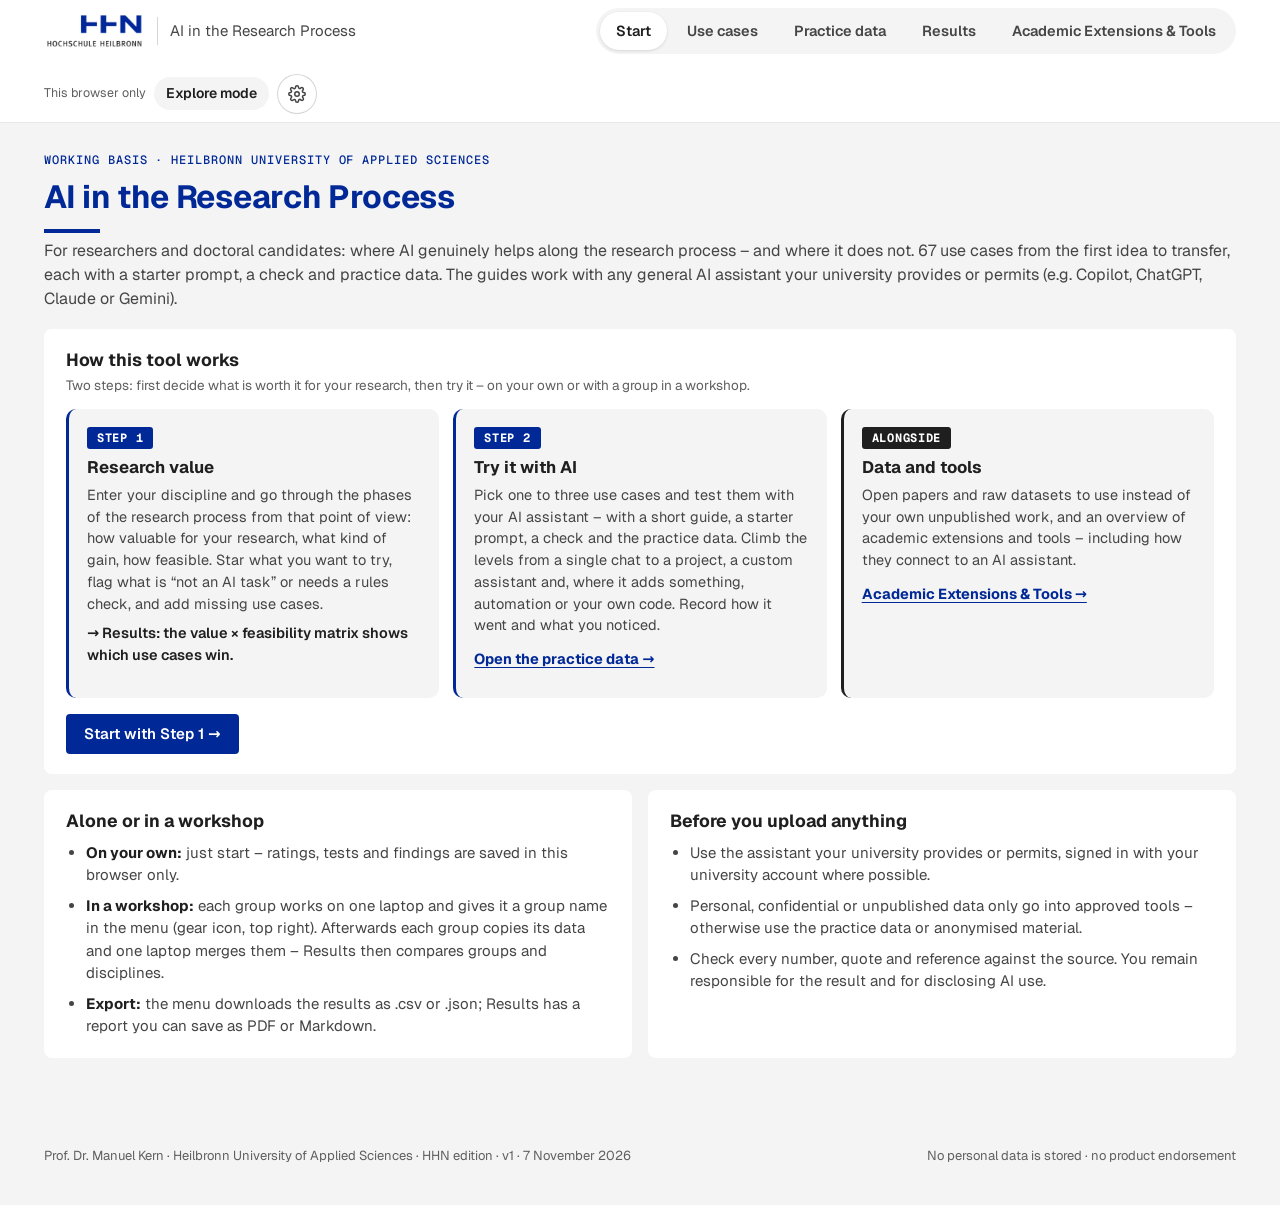
==== index.html @ 8ab0f3b2 "AI in the Research Process – HHN edition Working basis for researchers and doctoral candidates at He" ====
<!doctype html>
<html lang="en">
<head>
<meta charset="utf-8">
<meta name="viewport" content="width=device-width, initial-scale=1">
<meta name="robots" content="noindex">
<link rel="icon" href="favicon.ico" sizes="32x32">
<link rel="icon" href="assets/icons/favicon.svg" type="image/svg+xml">
<link rel="apple-touch-icon" href="assets/icons/apple-touch-icon.png">
<title>AI in the Research Process · HHN</title>
<style>
@font-face{font-family:"Geist";src:url("assets/fonts/geist-latin-wght-normal.woff2") format("woff2");font-weight:100 900;font-style:normal;font-display:swap}
@font-face{font-family:"Geist Mono";src:url("assets/fonts/geist-mono-latin-wght-normal.woff2") format("woff2");font-weight:100 900;font-style:normal;font-display:swap}
/* Layout: sticky header with five views (Start · Use cases · Practice data · Results · Tools); work happens in a centred use-case window. HHN design: HHN blue, Geist, light theme.
   Note: the --red* tokens hold the HHN blue accent (names kept from the original build). */
:root{
  --red:#002896; --red-dark:#001D6E; --red-tint:#EDF0F7; --red-tint-2:#D6DCEE; --blue-2:#3D5FB4;
  --ink:#1F1F1F; --ink-2:#454545; --muted:#5F5F5F; --line:#D6D6D6; --line-2:#E8E8E8;
  --surface:#F4F4F4; --white:#FFFFFF;
  --green:#2F6410; --green-bg:#E6F2DD; --amber:#7A4700; --amber-bg:#FCEFD9; --grey:#6B6B6B;
  --radius:8px; --radius-s:6px;
  --font:"Geist","Segoe UI",system-ui,-apple-system,Arial,sans-serif; --mono:"Geist Mono",ui-monospace,SFMono-Regular,Menlo,monospace;
  color-scheme:light;
}
*{box-sizing:border-box}
html{scroll-behavior:smooth}
body{margin:0;font-family:var(--font);font-size:16px;line-height:1.5;color:var(--ink);background:var(--surface);-webkit-font-smoothing:antialiased}
h1,h2,h3,h4{margin:0;line-height:1.25;font-weight:700;text-wrap:balance}
p{margin:0}
button,input,select,textarea{font:inherit;-webkit-appearance:none;appearance:none}
button{cursor:pointer;border:0;background:transparent;color:var(--ink)}
a{color:var(--red)}
:focus-visible{outline:3px solid #1F7A8C;outline-offset:2px;border-radius:4px}
[hidden]{display:none !important}
.wrap{max-width:1240px;margin:0 auto;padding-inline:24px}
@media (max-width:640px){.wrap{padding-inline:16px}}
.sr{position:absolute;width:1px;height:1px;overflow:hidden;clip:rect(0 0 0 0);white-space:nowrap}

/* ---------- buttons ---------- */
.btn{display:inline-flex;align-items:center;justify-content:center;gap:8px;min-height:40px;padding:8px 18px;border-radius:999px;font-weight:600;font-size:15px;white-space:nowrap;text-decoration:none}
.btn-primary{background:var(--red);color:#fff}
.btn-primary:hover{background:var(--red-dark)}
.btn-ghost{background:#fff;color:var(--red);box-shadow:inset 0 0 0 1.5px var(--red)}
.btn-ghost:hover{background:var(--red-tint)}
.btn-quiet{background:#fff;color:var(--ink);box-shadow:inset 0 0 0 1px var(--line)}
.btn-quiet:hover{box-shadow:inset 0 0 0 1.5px var(--ink-2)}
.btn-dark{background:var(--ink);color:#fff}
.btn-sm{min-height:34px;padding:6px 14px;font-size:14px}
.btn[disabled]{opacity:.45;cursor:not-allowed}
.icon-btn{width:40px;height:40px;border-radius:50%;display:inline-grid;place-items:center;color:var(--ink-2);background:#fff;box-shadow:inset 0 0 0 1px var(--line)}
.icon-btn:hover{color:var(--ink);box-shadow:inset 0 0 0 1.5px var(--ink-2)}

/* ---------- header ---------- */
.top{position:sticky;top:0;z-index:30;background:#fff;border-bottom:1px solid var(--line-2)}
.top .wrap{display:flex;align-items:center;gap:20px;min-height:64px;flex-wrap:wrap;padding-block:8px}
.brand{display:flex;align-items:center;gap:12px;min-width:0}
.brand .hlogo{display:flex;flex-direction:column;gap:2px;line-height:1}
.brand .hlogo svg{height:18px;width:auto;color:#000;display:block}
.brand .hlogo b{font-size:20px;color:#000;letter-spacing:-.01em}
.brand .sep{width:1px;height:28px;background:var(--line)}
.brand .title{font-size:15px;color:var(--ink-2);white-space:nowrap}
.tabs{display:flex;gap:4px;background:var(--surface);border-radius:999px;padding:4px;margin-left:auto}
.tabs button{border-radius:999px;padding:8px 16px;font-weight:600;font-size:14.5px;color:var(--ink-2);min-height:36px}
.tabs button[aria-selected=true]{background:#fff;color:var(--ink);box-shadow:0 1px 3px rgba(0,0,0,.12)}
.ident{display:flex;align-items:center;gap:8px}
.ident select,.selectbox{min-height:36px;border:1px solid var(--line);border-radius:999px;padding:0 30px 0 12px;background:#fff url("data:image/svg+xml,%3Csvg xmlns='http://www.w3.org/2000/svg' width='10' height='6'%3E%3Cpath d='M1 1l4 4 4-4' stroke='%23454545' stroke-width='1.6' fill='none'/%3E%3C/svg%3E") no-repeat right 12px center;color:var(--ink);font-weight:600;font-size:14px}
.who{display:inline-block;max-width:min(60vw,360px);white-space:nowrap;overflow:hidden;text-overflow:ellipsis;font-size:14px;font-weight:600;background:var(--surface);border-radius:999px;padding:6px 12px}
.sync{font-size:12.5px;color:var(--muted);white-space:nowrap}
.sync.ok::before,.sync.err::before{content:"";display:inline-block;width:8px;height:8px;border-radius:50%;margin-right:6px;vertical-align:1px;background:var(--green)}
.sync.err{color:#9A2B00}
.sync.err::before{background:#C2410C}
@media (max-width:980px){.brand .sep,.brand .title{display:none}.tabs{margin-left:0;order:3;width:100%;justify-content:center}}

/* ---------- views ---------- */
main{padding-block:28px 64px}
.view-head{display:flex;flex-wrap:wrap;align-items:flex-end;justify-content:space-between;gap:16px;margin-bottom:18px}
.view-head h1{font-size:clamp(1.5rem,2.6vw,2rem)}
.view-head > div:first-child{flex:1 1 auto;min-width:0}
.view-head p{color:var(--ink-2);margin-top:6px}
.panel{background:#fff;border-radius:var(--radius);padding:20px 22px}

/* step switch */
.stepbar{display:flex;flex-wrap:wrap;align-items:center;gap:12px 18px;background:#fff;border-radius:var(--radius);padding:12px 16px;margin-bottom:16px}
.seg{display:inline-flex;background:var(--surface);border-radius:999px;padding:4px;gap:4px}
.seg button{border-radius:999px;padding:7px 14px;font-weight:600;font-size:14px;color:var(--ink-2);min-height:34px}
.seg button[aria-pressed=true]{background:var(--red);color:#fff}
.seg.dark button[aria-pressed=true]{background:var(--ink);color:#fff}
.stepbar p{font-size:14px;color:var(--ink-2);flex:1;min-width:240px}

/* phase tabs */
.phases{display:grid;grid-template-columns:repeat(auto-fill,minmax(150px,1fr));gap:8px;margin-bottom:16px}
.phase{min-width:0;text-align:left;background:#fff;border-radius:var(--radius-s);padding:10px 14px;box-shadow:inset 0 0 0 1px var(--line-2)}
.phase:hover{box-shadow:inset 0 0 0 1.5px var(--red)}
.phase .no{font-size:12px;font-weight:700;color:var(--red)}
.phase .nm{display:block;font-weight:700;font-size:15px;color:var(--ink)}
.phase .ct{display:block;font-size:12.5px;color:var(--muted);margin-top:2px}
.phase[aria-selected=true]{background:var(--red);box-shadow:none}
.phase[aria-selected=true] .no,.phase[aria-selected=true] .nm,.phase[aria-selected=true] .ct{color:#fff}

/* phase intro */
.intro{background:#fff;border-radius:var(--radius);margin-bottom:16px}
.intro summary{list-style:none;cursor:pointer;padding:16px 20px;display:flex;gap:12px;align-items:baseline;flex-wrap:wrap}
.intro summary::-webkit-details-marker{display:none}
.intro summary h2{font-size:1.2rem}
.intro summary .q{color:var(--ink-2);font-style:italic}
.intro summary .more{margin-left:auto;font-size:13.5px;font-weight:600;color:var(--red)}
.intro[open] summary .more::after{content:" ↑"}
.intro:not([open]) summary .more::after{content:" ↓"}
.intro .body{display:grid;grid-template-columns:repeat(3,1fr);gap:20px;padding:0 20px 18px}
.intro h3{font-size:12.5px;text-transform:uppercase;letter-spacing:.08em;color:var(--muted);margin-bottom:6px}
.intro ul{margin:0;padding-left:18px;font-size:14.5px;color:var(--ink-2)}
.intro li{margin:3px 0}
@media (max-width:860px){.intro .body{grid-template-columns:1fr}}

/* cards */
.cards{display:grid;grid-template-columns:repeat(auto-fill,minmax(260px,1fr));gap:14px}
.card{display:flex;flex-direction:column;gap:8px;text-align:left;background:#fff;border-radius:var(--radius);padding:16px 18px;min-height:150px;box-shadow:inset 0 0 0 1px var(--line-2);transition:box-shadow .15s}
.card:hover{box-shadow:inset 0 0 0 1.5px var(--red),0 6px 18px rgba(0,0,0,.06)}
.card[aria-current=true]{box-shadow:inset 0 0 0 2px var(--red)}
.card h3{font-size:16px;color:var(--ink)}
.card p{font-size:14px;color:var(--ink-2);display:-webkit-box;-webkit-line-clamp:2;-webkit-box-orient:vertical;overflow:hidden}
.card .foot{margin-top:auto;display:flex;flex-wrap:wrap;gap:6px;align-items:center}
.card.add{align-items:center;justify-content:center;color:var(--red);font-weight:700;box-shadow:inset 0 0 0 1.5px dashed var(--red);border:1.5px dashed var(--red);background:transparent}
.pill{display:inline-flex;align-items:center;gap:6px;font-size:12.5px;font-weight:600;border-radius:999px;padding:3px 10px;background:var(--surface);color:var(--ink-2)}
.pill.rated{background:var(--red-tint);color:var(--red-dark)}
.pill.hi{background:var(--ink);color:#fff}
.pill.notai{background:var(--ink);color:#fff}
.pill.room{background:#fff;color:var(--ink-2);box-shadow:inset 0 0 0 1px var(--line)}
.pill.v::before{content:"";width:9px;height:9px;border-radius:50%;background:var(--vc)}
.star{color:var(--red)}

/* drawer */
/* the use case opens as a large centred window; full screen on phones */
.scrim{position:fixed;inset:0;background:rgba(0,0,0,.42);z-index:40}
.drawer{position:fixed;top:4vh;bottom:4vh;left:50%;transform:translateX(-50%);width:min(1040px,calc(100% - 48px));background:#fff;z-index:50;display:flex;flex-direction:column;border-radius:var(--radius);box-shadow:0 24px 64px rgba(0,0,0,.24);overflow:hidden;animation:dlgIn .18s ease-out}
@keyframes dlgIn{from{opacity:0;transform:translate(-50%,12px)}to{opacity:1;transform:translateX(-50%)}}
@media (prefers-reduced-motion:reduce){.drawer{animation:none}}
.drawer header{display:flex;align-items:flex-start;gap:12px;padding:22px 32px 16px;border-bottom:1px solid var(--line-2)}
.drawer header h2{font-size:1.5rem;flex:1}
.drawer .scroll{overflow-y:auto;padding:22px 32px 36px;display:flex;flex-direction:column;gap:20px;flex:1}
@media (max-width:700px){.drawer{top:0;bottom:0;left:0;transform:none;width:100%;border-radius:0;animation:none}.drawer header{padding:18px 18px 12px}.drawer header h2{font-size:1.25rem}.drawer .scroll{padding:16px 18px 28px}}
.drawer .desc{color:var(--ink-2)}
.meta{display:flex;flex-direction:column;gap:6px;font-size:13.5px;color:var(--ink-2)}
.meta b{color:var(--ink)}
.block{border-top:1px solid var(--line-2);padding-top:16px;display:flex;flex-direction:column;gap:12px}
.block h3{font-size:12.5px;text-transform:uppercase;letter-spacing:.08em;color:var(--red)}
.block.tech h3{color:var(--ink)}
.q-label{font-weight:600;font-size:14.5px}
.q-hint{font-size:13px;color:var(--muted)}
.scale{display:flex;gap:6px;margin-top:6px}
.scale button{width:44px;height:40px;border-radius:9px;background:var(--surface);color:var(--ink);font-weight:700}
.scale button:hover{background:var(--red-tint-2)}
.scale button[aria-pressed=true]{background:var(--red);color:#fff}
.chips{display:flex;flex-wrap:wrap;gap:6px;margin-top:6px}
.chips button{border-radius:999px;padding:7px 13px;font-size:14px;font-weight:600;background:var(--surface);color:var(--ink);min-height:36px}
.chips button:hover{background:var(--red-tint-2)}
.chips button[aria-pressed=true]{background:var(--red);color:#fff}
.toggles{display:flex;flex-wrap:wrap;gap:8px}
.toggle{display:inline-flex;align-items:center;gap:8px;border-radius:999px;padding:7px 13px;font-size:14px;font-weight:600;background:#fff;color:var(--ink);box-shadow:inset 0 0 0 1px var(--line);min-height:36px}
.toggle[aria-pressed=true]{background:var(--ink);color:#fff;box-shadow:none}
.toggle.warn[aria-pressed=true]{background:var(--amber-bg);color:var(--amber);box-shadow:inset 0 0 0 1px #E6C48A}
.roomline{font-size:13.5px;background:var(--surface);border-radius:8px;padding:8px 12px;color:var(--ink-2)}
.later{font-size:14px;color:var(--muted);background:var(--surface);border-radius:8px;padding:10px 12px}
.trow{display:grid;grid-template-columns:28px 1fr;gap:10px;align-items:start;font-size:14px}
.trow b{display:block}
.trow span{color:var(--ink-2)}
.fit{width:26px;height:26px;border-radius:50%;display:inline-grid;place-items:center;font-weight:700;font-size:13px}
.fit-y{background:var(--green-bg);color:var(--green)}
.fit-p{background:var(--amber-bg);color:var(--amber)}
.fit-n{background:#E4E4E4;color:#3A3A3A}
.fit-o{background:#fff;color:var(--muted);box-shadow:inset 0 0 0 1.5px var(--line)}
.fit-t{background:var(--ink);color:#fff}
.tools{display:flex;flex-wrap:wrap;gap:6px;margin-top:4px}
.tools span{font-size:13px;background:#fff;border-radius:999px;padding:2px 10px;box-shadow:inset 0 0 0 1px var(--line);color:var(--ink)}
.tools em{font-style:normal;color:var(--muted);font-size:12px}
.verdict{display:inline-flex;align-items:center;gap:8px;font-weight:700;font-size:14px;color:var(--ink)}
.verdict::before{content:"";width:11px;height:11px;border-radius:50%;background:var(--vc)}
.hiwarn{font-size:13.5px;background:var(--ink);color:#fff;border-radius:8px;padding:8px 12px}
.field{display:flex;flex-direction:column;gap:6px}
.field label{font-weight:600;font-size:14.5px}
.field input,.field textarea{border:1px solid var(--line);border-radius:9px;padding:10px 12px;background:#fff;color:var(--ink);font-size:15px}
.field textarea{min-height:96px;resize:vertical}

/* results */
.res-grid{display:grid;grid-template-columns:1.3fr 1fr;gap:16px;align-items:start}
@media (max-width:1000px){.res-grid{grid-template-columns:1fr}}
.panel h2{font-size:1.1rem}
.panel .sub{font-size:13.5px;color:var(--muted);margin-top:4px}
.ptools{display:flex;flex-wrap:wrap;gap:10px;align-items:center;justify-content:space-between;margin-bottom:10px}
#matrix svg{width:100%;height:auto;display:block}
.legend{display:flex;flex-wrap:wrap;gap:10px 14px;font-size:12.5px;color:var(--ink-2);margin-top:8px}
.legend span{display:inline-flex;align-items:center;gap:6px}
.legend i{width:10px;height:10px;border-radius:50%;display:inline-block}
.rank{list-style:none;margin:10px 0 0;padding:0}
.rank li{display:grid;grid-template-columns:30px 1fr auto;gap:10px;align-items:center;padding:9px 4px;border-bottom:1px solid var(--line-2);cursor:pointer}
.rank li:hover{background:var(--red-tint)}
.rank .n{width:26px;height:26px;border-radius:50%;color:#fff;font-size:12px;font-weight:700;display:grid;place-items:center}
.rank b{display:block;font-size:14.5px;line-height:1.3}
.rank small{font-size:12.5px;color:var(--muted)}
.rank .sc{font-size:13px;font-weight:700;color:var(--ink);font-variant-numeric:tabular-nums;white-space:nowrap}
.lists{display:grid;grid-template-columns:1fr 1fr;gap:16px;margin-top:16px}
@media (max-width:760px){.lists{grid-template-columns:1fr}}
.lists ul{margin:8px 0 0;padding-left:18px;font-size:14.5px}
.lists li{margin:4px 0;cursor:pointer}
.lists small{color:var(--muted)}
.fd-grid{display:grid;grid-template-columns:1fr 1fr;gap:16px;margin-top:16px}
@media (max-width:900px){.fd-grid{grid-template-columns:1fr}}
.fd-form{display:flex;flex-direction:column;gap:10px;margin-top:10px}
.fd-form textarea{min-height:56px}
.fdt{border-top:1px solid var(--line-2);padding:10px 0}
.fdt h3{font-size:14px;margin-bottom:4px}
.fdt ul{margin:0;padding-left:18px;font-size:14px;color:var(--ink-2)}
.fdt p{font-size:14px;color:var(--ink-2);margin-top:4px}
.report{margin-top:16px;border-top:4px solid var(--red)}
.rk{display:grid;grid-template-columns:repeat(4,1fr);gap:12px;margin:14px 0}
.rk div{background:var(--surface);border-radius:var(--radius-s);padding:12px 14px}
.rk b{display:block;font-size:1.6rem;line-height:1.1;color:var(--red);font-variant-numeric:tabular-nums}
.rk span{font-size:13px;color:var(--ink-2)}
@media (max-width:700px){.rk{grid-template-columns:repeat(2,1fr)}}
.rgrid{display:grid;grid-template-columns:1.2fr 1fr;gap:20px}
@media (max-width:900px){.rgrid{grid-template-columns:1fr}}
.rgrid > div{min-width:0}
.report h3{font-size:1rem;margin:12px 0 6px}
.rlist{margin:0;padding-left:20px;font-size:14px}
.rlist li{margin:4px 0}
.rlist small{color:var(--muted)}
.rnote{font-size:13px;color:var(--muted);margin-top:10px}
.gains{display:grid;grid-template-columns:repeat(4,1fr);gap:12px}
.gains > div{background:var(--surface);border-radius:var(--radius-s);padding:10px 12px;min-width:0}
.gains b{display:block;font-size:1.3rem;color:var(--red)}
.gains span{font-weight:600;font-size:13px}
.gains ul{margin:6px 0 0;padding-left:16px;font-size:13px;color:var(--ink-2)}
@media (max-width:700px){.gains{grid-template-columns:repeat(2,1fr)}}
.empty{color:var(--muted);font-size:14.5px;padding:8px 0}

/* tools view */
.tchips{display:flex;flex-wrap:wrap;gap:6px;margin-bottom:16px}
.tchips button{border-radius:999px;padding:7px 13px;font-size:14px;font-weight:600;background:#fff;color:var(--ink);box-shadow:inset 0 0 0 1px var(--line);min-height:36px}
.tchips button[aria-pressed=true]{background:var(--red);color:#fff;box-shadow:none}
.tgrid{columns:2;column-gap:16px}
@media (max-width:900px){.tgrid{columns:1}}
.tcat{break-inside:avoid;display:inline-block;width:100%;margin-bottom:16px}
.tcat h2{font-size:1.02rem;display:flex;justify-content:space-between}
.tcat h2 span{font-weight:400;color:var(--muted);font-size:13px}
.tool{display:grid;grid-template-columns:1fr auto;gap:2px 12px;padding:10px 0;border-top:1px solid var(--line-2);font-size:14px}
.tool a,.tool .nm{font-weight:700;color:var(--ink);text-decoration:none}
.tool a:hover{color:var(--red);text-decoration:underline}
.tool .nt{grid-column:1/-1;color:var(--ink-2)}
.typ{font-size:11.5px;font-weight:700;border-radius:999px;padding:1px 8px;margin-left:6px;background:var(--surface);color:var(--ink-2)}
.stars{display:inline-flex;align-items:center;gap:6px;font-size:13px;font-weight:700;white-space:nowrap}
.stars .bar{width:48px;height:6px;border-radius:3px;background:var(--line-2);overflow:hidden}
.stars .bar i{display:block;height:100%;background:var(--red)}
.stars small{font-weight:400;color:var(--muted)}
.stars.low{color:var(--muted)}
.stars.low .bar i{background:#ABABAB}
.stars.nr{font-weight:400;color:var(--muted)}
.note{font-size:13px;color:var(--muted);margin-top:8px}

/* modal (facilitator menu, login) */
.modal{position:fixed;inset:0;z-index:60;display:grid;place-items:center;padding:16px;background:rgba(0,0,0,.35)}
.modal .box{background:#fff;border-radius:var(--radius);width:min(620px,100%);max-height:90vh;overflow:auto;padding:24px}
.modal .box h2{font-size:1.25rem}
.modal section{border-top:1px solid var(--line-2);padding-top:14px;margin-top:14px;display:flex;flex-direction:column;gap:10px}
.modal section h3{font-size:14.5px}
.modal .row{display:flex;flex-wrap:wrap;gap:8px}
.modal textarea{width:100%;min-height:90px;border:1px solid var(--line);border-radius:9px;padding:10px;font:13px/1.4 ui-monospace,Menlo,Consolas,monospace;color:var(--ink);background:#fff}
.login .box{width:min(440px,100%);text-align:left}
.login p{color:var(--ink-2);margin-top:8px}
.login input{width:100%;margin-top:14px;border:1.5px solid var(--line);border-radius:10px;padding:12px 14px;font-size:18px;color:var(--ink);background:#fff}
.login .err{color:#9A2B00;font-size:14px;margin-top:8px;min-height:1.2em}
.login .acts{display:flex;flex-wrap:wrap;gap:10px;margin-top:14px;align-items:center}
.login .acts .link{font-size:14px;color:var(--ink-2);text-decoration:underline;padding:6px 0}

.toast{position:fixed;left:50%;bottom:24px;transform:translateX(-50%);background:var(--ink);color:#fff;padding:10px 18px;border-radius:999px;font-size:14px;z-index:70;opacity:0;transition:opacity .2s;pointer-events:none}
.toast.show{opacity:1}
footer{font-size:13px;color:var(--muted);padding-block:24px 40px}
footer .wrap{display:flex;flex-wrap:wrap;gap:8px 24px;justify-content:space-between}
@media (prefers-reduced-motion:reduce){*{transition:none !important;scroll-behavior:auto !important}}

/* Step 2 · Copilot tests */
.pill.test{background:var(--ink);color:#fff}
.card.tested{box-shadow:inset 0 0 0 2px var(--ink)}
.howto{margin:0;padding-left:20px;font-size:14px;color:var(--ink-2)}
.howto li{margin:3px 0}
.toggle[disabled]{opacity:.5;cursor:not-allowed}
.tests{list-style:none;margin:10px 0 0;padding:0}
.tests li{padding:10px 4px;border-top:1px solid var(--line-2);cursor:pointer;font-size:14.5px}
.tests li:hover{background:var(--red-tint)}
.tests li small{color:var(--muted)}
.tests li p{margin-top:4px;color:var(--ink-2);font-size:14px}
#resPhase{margin-bottom:14px}

/* PDF export of the results view (browser print → Save as PDF) */
#mcpBox{scroll-margin-top:150px}
/* use-case details */
.ux{display:flex;flex-direction:column;gap:14px;border-top:1px solid var(--line-2);border-bottom:1px solid var(--line-2);padding:14px 0}
.ux h4{font-size:12.5px;text-transform:uppercase;letter-spacing:.06em;color:var(--red);margin:0 0 4px}
.ux p,.ux li{font-size:14.5px;color:var(--ink-2)}
.ux-pr{display:grid;grid-template-columns:1fr 1fr;gap:14px}
@media (max-width:560px){.ux-pr{grid-template-columns:1fr}}
.ux-steps{margin:0;padding-left:20px;display:flex;flex-direction:column;gap:3px}
.ux-tech{background:var(--surface);border-radius:var(--radius-s);padding:12px 14px;display:flex;flex-direction:column;gap:8px}
.ux-routes{display:flex;flex-wrap:wrap;gap:6px}
.route{font-size:12px;font-weight:700;border-radius:999px;padding:3px 10px;background:#fff;color:var(--ink-2);box-shadow:inset 0 0 0 1px var(--line)}
.route.main{background:var(--ink);color:#fff;box-shadow:none}
.ux-row{display:grid;grid-template-columns:140px minmax(0,1fr);gap:8px;align-items:start;font-size:14px}
@media (max-width:560px){.ux-row{grid-template-columns:minmax(0,1fr);gap:4px}}
.ux-l{font-weight:700;color:var(--ink);font-size:13px;padding-top:3px}
.ux-row > div{display:flex;flex-wrap:wrap;gap:6px;align-items:center}
.pk,.tk{display:inline-flex;gap:5px;align-items:center;font-size:13px;border-radius:6px;padding:5px 9px;min-height:28px;background:#fff;box-shadow:inset 0 0 0 1px var(--line);color:var(--ink);text-decoration:none;max-width:100%;overflow:hidden;text-overflow:ellipsis;white-space:nowrap}
.pk b{color:var(--red)}
.pk:hover,.tk:hover{box-shadow:inset 0 0 0 1.5px var(--ink-2)}
.tk.repo{display:inline-block;font-family:ui-monospace,Menlo,Consolas,monospace;font-size:12px;white-space:normal;overflow-wrap:anywhere}
.ux-con{list-style:none;margin:0;padding:0;display:flex;flex-direction:column;gap:5px;width:100%}
.ux-con li{display:flex;flex-wrap:wrap;align-items:center;gap:6px}
.ux-row .linkbtn{font-size:13.5px}
.ux-method dl{margin:0;display:grid;grid-template-columns:minmax(0,150px) minmax(0,1fr);gap:6px 12px}
.ux-method dt{font-weight:700;font-size:14px;color:var(--ink)}
.ux-method dd{margin:0;font-size:14px;color:var(--ink-2)}
@media (max-width:560px){.ux-method dl{grid-template-columns:minmax(0,1fr)}.ux-method dd{margin-bottom:6px}}
.ux-refs-h{font-size:13px;font-weight:700;color:var(--ink);margin-top:10px !important}
.ux-refs{margin:4px 0 0;padding-left:18px;display:flex;flex-direction:column;gap:4px}
.ux-refs li{font-size:13px;color:var(--ink-2);overflow-wrap:anywhere}
.gseg{margin:10px 0 12px}
.pfiles{margin:4px 0 10px;padding-left:18px;display:flex;flex-direction:column;gap:4px;font-size:14px}
.pfiles li{overflow-wrap:anywhere}
.pfiles b{color:var(--red)}
.levels{margin-bottom:14px}
.lv-grid{list-style:none;margin:12px 0 0;padding:0;display:grid;grid-template-columns:repeat(4,minmax(0,1fr));gap:10px}
@media (max-width:900px){.lv-grid{grid-template-columns:repeat(2,minmax(0,1fr))}}
@media (max-width:520px){.lv-grid{grid-template-columns:minmax(0,1fr)}}
.lv-grid li{background:var(--surface);border-radius:var(--radius-s);padding:12px 14px;display:flex;flex-direction:column;gap:4px}
.lv-grid b{font-size:15.5px}
.lv-grid p{font-size:13.5px;color:var(--ink-2)}
.lv-n{font-size:12px;font-weight:700;text-transform:uppercase;letter-spacing:.05em;color:var(--red)}
.lvl{font-size:12px;font-weight:600;border-radius:999px;padding:3px 9px;color:var(--muted);box-shadow:inset 0 0 0 1px var(--line-2);background:#fff}
.lvl.on{color:var(--ink);box-shadow:inset 0 0 0 1.5px var(--ink-2)}
/* the ladder in each use case: levels 1–3 side by side in the wide window, level 4 where it fits */
.ladder{margin:12px 0}
.ladder h4{font-size:12.5px;text-transform:uppercase;letter-spacing:.06em;color:var(--red);margin:0 0 8px}
.ladder ol{list-style:none;margin:0;padding:0;display:grid;grid-template-columns:repeat(auto-fit,minmax(200px,1fr));gap:10px}
.ladder li{background:#fff;box-shadow:inset 0 0 0 1px var(--line-2);border-radius:var(--radius-s);padding:12px 14px;display:flex;flex-direction:column;gap:6px;font-size:14px;color:var(--ink-2)}
.ladder .ln{font-size:12.5px;font-weight:700;color:var(--ink)}
.ladder .linkbtn{align-self:flex-start;font-size:13px}
.ladder .lnote{font-size:12.5px;color:var(--muted);margin:0;padding-top:6px;border-top:1px solid var(--line-2)}
.studio-ov{margin-top:14px;background:var(--surface);border-radius:var(--radius-s);padding:10px 14px}
.studio-ov summary{font-weight:700;cursor:pointer}
.studio-ov table{width:100%;border-collapse:collapse;margin-top:8px;font-size:14px}
.studio-ov th,.studio-ov td{text-align:left;vertical-align:top;padding:8px 10px;border-top:1px solid var(--line-2)}
.studio-ov th{font-size:12.5px;color:var(--muted);font-weight:700}
.studio-ov td:first-child{width:24%}.studio-ov td:nth-child(2){width:14%;color:var(--muted)}
@media (max-width:700px){.studio-ov thead{display:none}.studio-ov tr,.studio-ov td{display:block;width:auto !important}.studio-ov td{border-top:0;padding:2px 0}.studio-ov tr{border-top:1px solid var(--line-2);padding:8px 0}}
.pill.ex{background:var(--amber-bg);color:var(--amber)}
.exnote{background:var(--amber-bg);color:var(--amber);border-radius:var(--radius-s);padding:8px 12px;font-size:14px}
.dl-item.flash{animation:flash 1.8s ease-out}
@keyframes flash{0%{background:var(--red-tint-2)}100%{background:transparent}}
@media (prefers-reduced-motion:reduce){.dl-item.flash{animation:none;outline:2px solid var(--red)}}

/* ---------- slides ---------- */

@media print{
  @page{size:A4;margin:14mm}
  body{background:#fff;font-size:11pt}
  .top .tabs,.ident,#view-agenda,#view-cases,#view-data,#view-tools,.drawer,.scrim,.modal,.toast,.no-print,#resPhase,.view-head .seg{display:none !important}
  #view-results{display:block !important}
  .top{position:static;border-bottom:2px solid var(--red)}
  .brand .sep,.brand .title{display:inline-block !important}
  .wrap{max-width:none;padding-inline:0}
  main{padding-block:10px 0}
  .panel{padding:10px 0;border-radius:0;break-inside:avoid}
  .res-grid{display:block !important}
  .res-grid > .panel:first-child{break-inside:auto}
  #matrix{break-inside:avoid}
  h2,h3{break-after:avoid}
  .gtable{overflow:visible}
  .gtable table{table-layout:fixed;font-size:9pt}
  #groups td,#groups th{white-space:normal !important;min-width:0 !important}
  .report .ptools .sub,#reportBody > .sub{display:none !important}
  .rank li.pmore{display:none}
  .rank li.pnote{display:block !important}
  #matrix svg{max-width:170mm;margin-inline:auto}
  .res-grid > .panel:last-child,.lists > .panel,.tests{break-inside:auto}
  #groups .sub,#rankSub,#tests .sub,.lists .sub,#resDisc,.backbar,.topstrip{display:none !important}
  .mx-scroll{overflow:visible !important}
  .mx-scroll svg{min-width:0 !important}
  .lists,.fd-grid,.rgrid{display:block}
  .rank li{padding:5px 2px}
  .rank b{font-size:10pt}
  .res-grid > .panel,.lists > .panel,.fd-grid > .panel{margin-bottom:10px}
  .rank li,.tests li,.lists li{cursor:auto}
  #fdForm{display:none}
  .report{border-top:2px solid var(--red);break-before:page}
  .gains,.rk{grid-template-columns:repeat(4,1fr) !important}
  a{color:inherit;text-decoration:none}
  footer{padding-block:8px 0}
  *{-webkit-print-color-adjust:exact;print-color-adjust:exact}
}

/* Step 2 · guide and priority sorting */
.sortnote{grid-column:1/-1;font-size:14px;color:var(--ink-2);margin:0 0 2px}
.rankno{font-size:12px;font-weight:700;color:var(--red);letter-spacing:.02em}
.card.low{box-shadow:inset 0 0 0 1.5px var(--line);border:1.5px dashed var(--line)}
/* use cases the pre-workshop survey asked for: a quiet red outline, explained by the key above the cards */
.sr-only{position:absolute;width:1px;height:1px;padding:0;margin:-1px;overflow:hidden;clip:rect(0 0 0 0);white-space:nowrap;border:0}
.guide{background:var(--surface);border-radius:10px;padding:0 14px}
.guide summary{cursor:pointer;font-weight:700;padding:12px 0;list-style:none;display:flex;justify-content:space-between;gap:12px;align-items:baseline}
.guide summary::-webkit-details-marker{display:none}
.guide summary::after{content:"↓";color:var(--red);flex:none}
.guide[open] summary::after{content:"↑"}
.guide > p{font-size:14px;color:var(--ink-2);margin:6px 0}
.guide .howto{margin:6px 0 10px}
.prompt{background:#fff;border-radius:8px;padding:10px 12px;margin:8px 0;box-shadow:inset 0 0 0 1px var(--line)}
.prompt .ptools{margin-bottom:6px;flex-wrap:wrap;gap:8px}
.prompt .ptools .row{display:flex;gap:8px;flex-wrap:wrap}
.prompt a.btn{text-decoration:none}
.prompt pre{white-space:pre-wrap;word-wrap:break-word;font:13.5px/1.5 var(--font);color:var(--ink);margin:0}
.limit{background:var(--amber-bg);color:var(--amber) !important;border-radius:8px;padding:8px 10px}
.guide:last-child{margin-bottom:4px}

/* Results · group picker and overview */
.scopebar{display:flex;gap:10px;align-items:center;flex-wrap:wrap}
.scopepick{font:inherit;font-size:14px;font-weight:600;color:var(--ink);background:#fff;border:1.5px solid var(--ink);border-radius:999px;padding:8px 14px;min-height:42px}
#groups{margin-bottom:16px}
.gtable{overflow-x:auto}
.gtable table{width:100%;border-collapse:collapse;font-size:14px}
.gtable th,.gtable td{text-align:left;padding:9px 10px;border-bottom:1px solid var(--line);vertical-align:top}
.gtable thead th{font-size:12px;text-transform:uppercase;letter-spacing:.04em;color:var(--ink-2)}
.gtable tbody tr{cursor:pointer}
.gtable tbody tr:hover,.gtable tbody tr:focus-visible{background:var(--surface);outline:none}
.gtable tbody th,#groups td:nth-child(3),#groups td:nth-child(5),#groups td:nth-child(6),#dlPairs td:nth-child(1),#dlPairs td:nth-child(2){white-space:nowrap}
#dlPairs td:nth-child(3){min-width:220px}
#groups td:nth-child(4){min-width:200px}

/* Academic tools · MCP */
.mcp{grid-column:1/-1;display:flex;flex-wrap:wrap;align-items:center;gap:6px;font-size:13px;color:var(--ink-2);margin-top:4px}
.mcpb{display:inline-block;font-size:11.5px;font-weight:700;border-radius:4px;padding:2px 7px;text-decoration:none;letter-spacing:.02em}
.mcpb.o{background:var(--ink);color:#fff}
.mcpb.c{background:#fff;color:var(--ink);box-shadow:inset 0 0 0 1.5px var(--ink)}
a.mcpb:hover{background:var(--red);color:#fff;box-shadow:none}
.mcpr{font-size:11.5px;font-weight:700;color:#2F6410;background:#EEF7E7;border-radius:4px;padding:2px 7px}
.mcpr.loc{color:var(--ink-2);background:var(--surface)}
.tchips button.mcpf{box-shadow:inset 0 0 0 1.5px var(--ink)}
.tchips button.mcpf[aria-pressed=true]{background:var(--ink);color:#fff}
.infobox{margin-bottom:16px;border-left:4px solid var(--red)}
.infobox summary{cursor:pointer;list-style:none;display:flex;justify-content:space-between;gap:12px;align-items:center}
.infobox summary::-webkit-details-marker{display:none}
.infobox summary::after{content:"Show ↓";font-size:13px;font-weight:700;color:var(--red);flex:none}
.infobox[open] summary::after{content:"Hide ↑"}
.infobox summary small{display:block;color:var(--muted);font-size:13.5px;margin-top:2px}
.ib-grid{display:grid;grid-template-columns:3fr 2fr;gap:24px;margin-top:14px;font-size:14.5px;color:var(--ink-2)}
@media (max-width:900px){.ib-grid{grid-template-columns:1fr}}
.ib-grid h3{font-size:14.5px;color:var(--ink);margin:12px 0 4px}
.ib-grid h3:first-child{margin-top:0}
.ib-grid ol,.ib-grid ul{margin:4px 0 0;padding-left:20px}
.ib-grid li{margin:3px 0}
.ib-check{background:var(--surface);border-radius:10px;padding:14px 16px}
.mcp.m365{gap:5px}
.mlab{font-size:11.5px;font-weight:700;color:var(--muted);margin-right:2px}
.msb{display:inline-block;font-size:11.5px;font-weight:600;border-radius:4px;padding:2px 7px;background:#EAF1FB;color:#0B4A8F;text-decoration:none}
a.msb:hover{background:#0B4A8F;color:#fff}
.msb.cp{background:#0B4A8F;color:#fff}

/* Agenda */
.steps-ov .sub{max-width:80ch}
.ov-grid{display:grid;grid-template-columns:1fr 1fr 1fr;gap:14px;margin:14px 0 16px}
@media (max-width:900px){.ov-grid{grid-template-columns:1fr}}
.ov{background:var(--surface);border-radius:10px;padding:16px 18px}
.ov-n{display:inline-block;background:var(--red);color:#fff;font-size:12px;font-weight:700;border-radius:999px;padding:2px 10px}
.ov-after .ov-n{background:var(--ink)}
.ov h3{font-size:1.05rem;margin:8px 0 6px}
.ov p{font-size:14.5px;color:var(--ink-2);margin:0 0 8px}
.ov .ov-out{font-weight:600;color:var(--ink)}

/* Practice data */
.linkbtn{background:none;border:0;padding:0;font:inherit;font-weight:700;color:var(--red);cursor:pointer;text-decoration:underline;text-underline-offset:3px}
.dl-grid{display:grid;grid-template-columns:3fr 2fr;gap:16px;margin-bottom:16px}
@media (max-width:900px){.dl-grid{grid-template-columns:1fr}}
.dl-main{border-left:4px solid var(--red)}
.dl-btns{display:flex;flex-wrap:wrap;gap:8px;margin:14px 0 10px}
.dl-btns a.btn{text-decoration:none}
#dlPairs,#dlPapers{margin-bottom:16px}
.dl-grp{font-size:14.5px;margin:18px 0 4px;color:var(--ink-2);text-transform:uppercase;letter-spacing:.04em}
.dl-item{display:grid;grid-template-columns:44px minmax(0,1fr);gap:10px;padding:12px 0;border-top:1px solid var(--line-2)}
.dl-id{font-weight:700;font-size:13px;background:var(--surface);border-radius:6px;text-align:center;padding:4px 0;height:fit-content}
.dl-cite{margin:0;font-size:14.5px}
.dl-about{margin:4px 0 0;font-size:14px;color:var(--ink-2)}
.dl-meta{display:flex;flex-wrap:wrap;gap:6px 14px;align-items:center;margin:8px 0 0;font-size:13.5px}
.dl-meta a{color:var(--ink);font-weight:600}
.dl-meta a:hover{color:var(--red)}
.dl-meta span{color:var(--muted)}
.lic{font-size:11.5px;font-weight:700;border-radius:4px;padding:2px 7px;background:#EEF7E7;color:#2F6410}
.lic.nc{background:#FFF4D6;color:#7A4B00}
.dl-excl{margin:6px 0 0;padding-left:20px;font-size:14px;color:var(--ink-2)}
.dl-meta a,.dl-cite{overflow-wrap:anywhere}
.dl-grid > *{min-width:0}
@media (max-width:980px){.tabs{justify-content:flex-start;flex-wrap:wrap;border-radius:18px}.tabs button{white-space:nowrap;flex:1 1 auto;padding:8px 12px}}
@media (max-width:640px){.top{position:static}.top .wrap{gap:8px;min-height:0}.tabs button{font-size:13.5px;padding:6px 10px;min-height:40px}}

/* ---------- QA round: discipline, back link, top strip, marks, touch targets ---------- */
.discbar{display:grid;grid-template-columns:auto minmax(0,360px) minmax(0,1fr);align-items:center;gap:6px 14px;background:#fff;border-radius:var(--radius);padding:12px 16px;margin:-6px 0 16px}
.discbar label{font-weight:700;font-size:14.5px}
.discbar input{border:1px solid var(--line);border-radius:9px;padding:9px 12px;font-size:15px;min-width:0}
.discbar .q-hint{margin:0}
@media (max-width:860px){.discbar{grid-template-columns:minmax(0,1fr)}}
.backbar{margin:0 0 12px}
.topstrip{grid-column:1/-1;background:#fff;border-radius:var(--radius-s);box-shadow:inset 0 0 0 1px var(--line-2);padding:10px 14px;font-size:14px}
.topstrip ol{margin:6px 0 0;padding-left:20px;display:flex;flex-wrap:wrap;gap:4px 22px}
.topstrip small{color:var(--muted)}
.warnhint{display:block;color:#9A2B00;font-weight:600;margin-top:2px}
.pfiles.ref{list-style:circle}
.pfiles.ref b{color:var(--ink-2)}
.lvl-note{display:block;width:100%;font-size:12px;color:var(--muted);margin-top:4px}
.mcpr.loc{font-size:11.5px;font-weight:600;color:var(--ink-2);background:var(--surface);border-radius:4px;padding:2px 7px;margin-left:4px}
details.bg{border-top:1px solid var(--line-2);padding-top:10px}
details.bg > summary{cursor:pointer;font-weight:700;font-size:15px;padding:8px 0;min-height:40px}
details.bg[open] > summary{margin-bottom:8px}
.marked{outline:3px solid var(--red);outline-offset:4px;border-radius:var(--radius-s)}
.mx-scroll{overflow-x:auto}
@media (max-width:640px){.mx-scroll svg{min-width:560px}}
#matrix g.pt:focus{outline:none}
#matrix g.pt:focus circle:last-of-type{stroke:#1A5FB4;stroke-width:4}
.rank b,.tests b,.card h3,.lists li{overflow-wrap:anywhere}
.gtable td{overflow-wrap:break-word}
@media (max-width:1000px){.res-grid{grid-template-columns:minmax(0,1fr)}}
li[role=button]:focus-visible,tr[data-group]:focus-within,.linkbtn:focus-visible{outline:3px solid #1A5FB4;outline-offset:2px}
.lists li,.tests li{padding-block:6px}
.linkbtn{padding-block:4px}
.msb,.mcpb{padding:5px 8px}
@media (pointer:coarse){.btn-sm,.chips button,.tchips button,.tabs button{min-height:40px}.msb,.mcpb,.pk,.tk{min-height:32px;display:inline-flex;align-items:center}.linkbtn{padding-block:8px}}
.gtable th .linkbtn{color:var(--ink)}
.tchips .tlab{align-self:center;font-size:13px;font-weight:700;color:var(--ink-2);margin-right:4px}
.rank li.pnote{display:none;cursor:default;color:var(--muted);font-size:13px}
#view-survey .pgr-story{margin-bottom:24px}

/* ---------- HHN design layer ---------- */
.brand .hlogo img{display:block;height:38px;width:auto}
.brand .title{font-size:15px;color:var(--ink-2)}
.btn,.btn-sm{border-radius:4px}
.kicker{display:block;font-family:var(--mono);font-size:12px;font-weight:500;letter-spacing:.08em;text-transform:uppercase;color:var(--red);margin-bottom:8px}
.view-head h1{color:var(--red);font-weight:700;letter-spacing:-.01em}
.view-head h1::after{content:'';display:block;width:56px;height:4px;background:var(--red);margin-top:12px}
.ov-n,.lv-n,.phase .no,.rankno{font-family:var(--mono);letter-spacing:.06em;text-transform:uppercase}
.ov-n{border-radius:3px}
.ov{border-left:3px solid var(--red)}
.ov-after{border-left-color:var(--ink)}
.st-grid{display:grid;grid-template-columns:1fr 1fr;gap:16px;margin-top:16px}
.st-grid > *{min-width:0}
@media (max-width:900px){.st-grid{grid-template-columns:1fr}}
.st-list{margin:10px 0 0;padding-left:20px;display:grid;gap:8px;font-size:15px;color:var(--ink-2)}
.st-list b{color:var(--ink)}
.mcpr{color:var(--red);background:var(--red-tint)}
.lic{background:var(--red-tint);color:var(--red)}
@media print{.brand .hlogo img{height:30px}}

/* slide-engine styles (shared by the intro deck), taken from the former survey story */
.pgr-story{--paper:#F4F4F4;--surface:#FFFFFF;--soft:#EBEBEB;--ink:#1F1F1F;--muted:#5F5F5F;--faint:#8C8C8C;--line:#D6D6D6;--accent:#002896;--accent-soft:#EDF0F7;--verify:#1F7A8C;--verify-soft:#E6F2F4;--ochre:#1F7A8C;--ochre-soft:#E6F2F4;--blue:#3D5FB4;--blue-soft:#EDF0F7;--plum:#5E4B86;--plum-soft:#ECE8F3;--shadow:0 1px 2px rgba(20,20,30,.05),0 8px 24px rgba(20,20,30,.06);--serif:"Geist","Segoe UI",system-ui,-apple-system,Arial,sans-serif;--sans:"Geist","Segoe UI",system-ui,-apple-system,Arial,sans-serif;
  position:relative;font-family:var(--sans);color:var(--ink);background:var(--paper);border:1px solid var(--line);border-radius:20px;overflow:hidden;box-sizing:border-box;line-height:1.45;-webkit-font-smoothing:antialiased}
.pgr-story[data-theme="dark"]{--paper:#111216;--surface:#191B20;--soft:#21242A;--ink:#ECEAE5;--muted:#A6AAB3;--faint:#7D828B;--line:#2D3038;--accent:#E5707A;--accent-soft:#3A2226;--verify:#6BBFB7;--verify-soft:#1B302E;--ochre:#DDB25E;--ochre-soft:#352C1A;--blue:#8FB0E3;--blue-soft:#1F2A3B;--plum:#B7A6DA;--plum-soft:#2A2536;--shadow:0 1px 2px rgba(0,0,0,.3),0 8px 24px rgba(0,0,0,.25)}
@media (prefers-color-scheme:dark){.pgr-story[data-theme="auto"]{--paper:#111216;--surface:#191B20;--soft:#21242A;--ink:#ECEAE5;--muted:#A6AAB3;--faint:#7D828B;--line:#2D3038;--accent:#E5707A;--accent-soft:#3A2226;--verify:#6BBFB7;--verify-soft:#1B302E;--ochre:#DDB25E;--ochre-soft:#352C1A;--blue:#8FB0E3;--blue-soft:#1F2A3B;--plum:#B7A6DA;--plum-soft:#2A2536}}
.pgr-story *,.pgr-story *::before,.pgr-story *::after{box-sizing:border-box}
.pgr-story button{font:inherit;color:inherit;cursor:pointer}
.pgr-story:fullscreen{border-radius:0;border:0;display:flex;flex-direction:column;height:100vh}
.pgr-story:fullscreen .ps-stage{flex:1;min-height:0}
/* full screen: slides are laid out at a fixed design size (at least 1280×720) and scaled as a whole, so text and charts grow with the screen */
.pgr-story .ps-scale{position:absolute;inset:0}
.pgr-story.is-fit .ps-scale{inset:auto;left:0;top:0;transform-origin:0 0}
.pgr-story.is-fit .ps-top,.pgr-story.is-fit .ps-nav,.pgr-story.is-fit .ps-notes{zoom:var(--fz,1)}
.pgr-story .ps-top{display:flex;align-items:center;gap:14px;padding:12px 22px;border-block-end:1px solid var(--line);background:var(--surface);font-size:12.5px;color:var(--muted)}
.pgr-story .ps-brand{font-weight:600;color:var(--ink);letter-spacing:.02em}
.pgr-story .ps-brand b{color:var(--accent)}
.pgr-story .ps-chapter{margin-inline-start:auto;font-variant-numeric:tabular-nums}
.pgr-story .ps-progress{height:3px;background:var(--soft)}
.pgr-story .ps-progress i{display:block;height:100%;width:0;background:var(--accent);transition:width .6s cubic-bezier(.2,.8,.2,1)}
.pgr-story .ps-stage{position:relative;min-height:720px;overflow:hidden}
.pgr-story .ps-slide{position:absolute;inset:0;padding:30px 40px 22px;display:flex;flex-direction:column;gap:18px;opacity:0;visibility:hidden;transform:translateX(40px);transition:opacity .5s ease,transform .6s cubic-bezier(.2,.8,.2,1),visibility 0s linear .6s;overflow:auto}
.pgr-story .ps-slide.is-prev{transform:translateX(-40px)}
.pgr-story .ps-slide.is-on{opacity:1;visibility:visible;transform:none;transition:opacity .5s ease .08s,transform .6s cubic-bezier(.2,.8,.2,1) .08s,visibility 0s}
.pgr-story .ps-kicker{font-size:12px;letter-spacing:.14em;text-transform:uppercase;color:var(--accent);font-weight:650}
.pgr-story .ps-h{font-family:var(--serif);font-size:clamp(26px,3.1vw,40px);line-height:1.12;margin:4px 0 0;font-weight:600;max-width:24ch}
.pgr-story .ps-h em{font-style:normal;color:var(--accent)}
.pgr-story .ps-lede{color:var(--muted);font-size:clamp(14px,1.25vw,17px);max-width:68ch;margin:8px 0 0}
.pgr-story .ps-body{flex:1 0 auto;display:grid;gap:22px;align-content:safe center}   /* taller content scrolls inside the slide instead of sliding under the heading */
.pgr-story .ps-2col{grid-template-columns:minmax(0,1fr) minmax(0,1.25fr)}
.pgr-story .ps-2col-r{grid-template-columns:minmax(0,1.3fr) minmax(0,1fr)}
.pgr-story .ps-card{background:var(--surface);border:1px solid var(--line);border-radius:16px;padding:18px 20px;box-shadow:var(--shadow)}
.pgr-story .ps-card h4{margin:0 0 12px;font-size:12px;letter-spacing:.1em;text-transform:uppercase;color:var(--muted);font-weight:650}
/* reveal */
.pgr-story .rv{opacity:0;transform:translateY(14px);transition:opacity .55s ease,transform .6s cubic-bezier(.2,.8,.2,1);transition-delay:calc(var(--d,0)*1ms + 150ms)}
.pgr-story .is-on .rv{opacity:1;transform:none}
/* big number */
.pgr-story .ps-big{font-family:var(--serif);font-size:clamp(64px,8vw,116px);line-height:.9;font-weight:600;color:var(--accent);font-variant-numeric:tabular-nums;letter-spacing:-.02em}
.pgr-story .ps-big small{font-size:.42em;color:var(--muted);margin-inline-start:4px}
.pgr-story .ps-bigcap{font-size:clamp(15px,1.4vw,19px);margin-top:10px;max-width:30ch}
.pgr-story .ps-bigcap b{color:var(--ink)}
.pgr-story .ps-sub{color:var(--muted);font-size:13.5px;margin-top:8px}
/* bars */
.pgr-story .ps-bars{display:grid;gap:9px}
.pgr-story .ps-bar{display:grid;grid-template-columns:minmax(120px,var(--lw,46%)) 1fr auto;align-items:center;gap:12px;font-size:14px}
.pgr-story .ps-bar .lb{color:var(--ink);line-height:1.25}
.pgr-story .ps-bar .tr{height:12px;background:var(--soft);border-radius:99px;overflow:hidden}
.pgr-story .ps-bar .fl{display:block;height:100%;width:0;border-radius:99px;background:var(--c,var(--accent));transition:width 1s cubic-bezier(.2,.8,.2,1);transition-delay:calc(var(--d,0)*1ms + 250ms)}
.pgr-story .is-on .ps-bar .fl{width:calc(var(--v)*1%)}
.pgr-story .ps-bar .vl{font-variant-numeric:tabular-nums;color:var(--muted);font-size:13px;min-width:62px;text-align:end}
.pgr-story .ps-bar .vl b{color:var(--ink)}
.pgr-story .ps-bar.dim .lb{color:var(--muted)}
.pgr-story .ps-bar.dim .fl{background:var(--faint)}
/* waffle */
.pgr-story .ps-waffle{display:grid;grid-template-columns:repeat(10,1fr);gap:8px;max-width:420px}
.pgr-story .ps-dot{aspect-ratio:1;border-radius:50%;background:var(--c);transform:scale(0);transition:transform .45s cubic-bezier(.3,1.6,.5,1);transition-delay:calc(var(--i)*28ms + 300ms)}
.pgr-story .is-on .ps-dot{transform:scale(1)}
.pgr-story .ps-legend{display:flex;flex-wrap:wrap;gap:8px 16px;font-size:13px;color:var(--muted);margin-top:14px}
.pgr-story .ps-legend span{display:inline-flex;align-items:center;gap:6px}
.pgr-story .ps-legend i{width:11px;height:11px;border-radius:50%;background:var(--c);display:inline-block}
.pgr-story .ps-legend b{color:var(--ink);font-variant-numeric:tabular-nums}
/* stacked */
.pgr-story .ps-stack{display:flex;height:46px;border-radius:12px;overflow:hidden;background:var(--soft)}
.pgr-story .ps-stack > div{flex:0 0 0%;background:var(--c);color:#fff;display:flex;align-items:center;justify-content:center;font-size:13px;font-weight:600;white-space:nowrap;overflow:hidden;transition:flex-basis 1s cubic-bezier(.2,.8,.2,1);transition-delay:calc(var(--d,0)*1ms + 300ms)}
.pgr-story .is-on .ps-stack > div{flex-basis:calc(var(--v)*1%)}
/* histogram */
.pgr-story .ps-hist{display:grid;grid-template-columns:repeat(5,1fr);gap:14px;align-items:end;height:260px;padding-top:24px}
.pgr-story .ps-col{display:flex;flex-direction:column;align-items:center;justify-content:flex-end;height:100%;gap:8px}
.pgr-story .ps-col .cb{width:100%;max-width:84px;height:0;border-radius:10px 10px 4px 4px;background:var(--c);transition:height 1s cubic-bezier(.2,.8,.2,1);transition-delay:calc(var(--d,0)*1ms + 300ms);position:relative}
.pgr-story .is-on .ps-col .cb{height:calc(var(--v)*1%)}
.pgr-story .ps-col .cn{font-weight:650;font-variant-numeric:tabular-nums}
.pgr-story .ps-col .cx{font-family:var(--serif);font-size:22px;color:var(--muted)}
.pgr-story .ps-scale{display:flex;justify-content:space-between;font-size:12px;color:var(--muted);margin-top:8px;gap:20px}
.pgr-story .ps-bracket{margin-top:12px;border-top:2px solid var(--accent);width:calc(60% - 6px);padding-top:6px;font-size:13px;color:var(--accent);font-weight:600}
/* rings */
.pgr-story .ps-rings{display:grid;grid-template-columns:repeat(2,minmax(0,1fr));gap:18px}
.pgr-story .ps-ring{display:flex;gap:16px;align-items:center}
.pgr-story .ps-ring svg{width:118px;height:118px;flex:none;transform:rotate(-90deg)}
.pgr-story .ps-ring circle{fill:none;stroke-width:12}
.pgr-story .ps-ring .bg{stroke:var(--soft)}
.pgr-story .ps-ring .fg{stroke:var(--c);stroke-linecap:round;stroke-dasharray:0 400;transition:stroke-dasharray 1.2s cubic-bezier(.2,.8,.2,1) .35s}
.pgr-story .ps-ring .rn{font-family:var(--serif);font-size:38px;font-weight:600;line-height:1;color:var(--c)}
.pgr-story .ps-ring .rt{font-size:14px;margin-top:4px}
.pgr-story .ps-ring .rs{font-size:12.5px;color:var(--muted);margin-top:4px}
/* agenda link footer */
.pgr-story .ps-link{display:flex;gap:14px;align-items:center;background:var(--ink);color:var(--paper);border-radius:14px;padding:12px 18px;font-size:14.5px}
.pgr-story .ps-link .lt{font-size:11px;letter-spacing:.14em;text-transform:uppercase;opacity:.7;white-space:nowrap}
.pgr-story .ps-link .tm{font-variant-numeric:tabular-nums;font-weight:700;background:var(--accent);color:#fff;border-radius:8px;padding:3px 9px;white-space:nowrap}
.pgr-story .ps-link .tx b{font-weight:650}
.pgr-story .ps-arrow{display:inline-block;transition:transform .6s ease .9s;transform:translateX(-6px)}
.pgr-story .is-on .ps-arrow{transform:none}
/* callout */
.pgr-story .ps-callout{border-inline-start:4px solid var(--accent);background:var(--accent-soft);border-radius:12px;padding:14px 16px;font-size:15px}
.pgr-story .ps-callout b{color:var(--accent)}
/* quotes */
.pgr-story .ps-q{display:block;font-family:var(--serif);font-size:clamp(15px,1.3vw,18px);line-height:1.4;margin:0;padding:10px 0 10px 16px;border-inline-start:3px solid var(--c,var(--accent))}
.pgr-story .ps-q::before{content:"\201C"}
.pgr-story .ps-q::after{content:"\201D"}
/* hero */
.pgr-story .ps-hero{display:grid;grid-template-columns:repeat(4,minmax(0,1fr));gap:16px;margin-top:10px}
.pgr-story .ps-kpi{background:var(--surface);border:1px solid var(--line);border-radius:16px;padding:18px;box-shadow:var(--shadow)}
.pgr-story .ps-kpi .n{font-family:var(--serif);font-size:clamp(36px,4vw,54px);font-weight:600;line-height:1;color:var(--accent);font-variant-numeric:tabular-nums}
.pgr-story .ps-kpi .t{font-size:13.5px;color:var(--muted);margin-top:8px}
.pgr-story .ps-flow{display:flex;flex-wrap:wrap;gap:8px;align-items:center;font-size:13.5px;color:var(--muted)}
.pgr-story .ps-flow span{background:var(--surface);border:1px solid var(--line);padding:6px 11px;border-radius:99px;color:var(--ink)}
/* mosaic */
.pgr-story .ps-mosaic{display:flex;gap:6px;height:190px}
.pgr-story .ps-tile{flex:var(--v) 1 0;min-width:28px;border-radius:12px;background:var(--c);color:#fff;padding:12px;display:flex;flex-direction:column;justify-content:flex-end;transform-origin:bottom;transform:scaleY(0);transition:transform .7s cubic-bezier(.2,.8,.2,1);transition-delay:calc(var(--d,0)*1ms + 300ms);overflow:hidden}
.pgr-story .is-on .ps-tile{transform:none}
.pgr-story .ps-tile .n{font-family:var(--serif);font-size:30px;font-weight:600;line-height:1}
.pgr-story .ps-tile .t{font-size:12.5px;line-height:1.2;margin-top:6px}
.pgr-story .ps-tile.sm .t{display:none}
/* chips */
.pgr-story .ps-chips{display:flex;flex-wrap:wrap;gap:6px}
.pgr-story .ps-chip{font-size:12px;border:1px solid var(--line);background:var(--soft);border-radius:99px;padding:3px 10px;color:var(--muted)}
/* interactive list */
.pgr-story .ps-pick{display:grid;gap:6px}
.pgr-story .ps-pick button{display:grid;grid-template-columns:1fr 120px 34px;align-items:center;gap:10px;text-align:start;background:transparent;border:1px solid transparent;border-radius:10px;padding:7px 10px;font-size:13.5px;transition:background .2s,border-color .2s}
.pgr-story .ps-pick button:hover{background:var(--soft)}
.pgr-story .ps-pick button[aria-pressed="true"]{background:var(--surface);border-color:var(--c,var(--accent));box-shadow:var(--shadow)}
.pgr-story .ps-pick .tr{height:9px;background:var(--soft);border-radius:99px;overflow:hidden}
.pgr-story .ps-pick .fl{display:block;height:100%;width:0;background:var(--c,var(--accent));border-radius:99px;transition:width 1s cubic-bezier(.2,.8,.2,1);transition-delay:calc(var(--d,0)*1ms + 250ms)}
.pgr-story .is-on .ps-pick .fl{width:calc(var(--v)*1%)}
.pgr-story .ps-pick .vl{font-variant-numeric:tabular-nums;font-weight:650;text-align:end}
.pgr-story .ps-panel{display:flex;flex-direction:column;gap:10px}
.pgr-story .ps-panel .pt{font-family:var(--serif);font-size:22px;font-weight:600;line-height:1.2}
.pgr-story .ps-panel .pm{font-size:13px;color:var(--muted)}
.pgr-story .ps-fade{animation:psFade .45s ease both}
@keyframes psFade{from{opacity:0;transform:translateY(8px)}to{opacity:1;transform:none}}
.pgr-story .ps-tag{display:inline-block;font-size:11px;font-weight:650;letter-spacing:.06em;text-transform:uppercase;padding:3px 8px;border-radius:6px;background:var(--cs,var(--soft));color:var(--c,var(--muted))}
/* question cards */
.pgr-story .ps-qs{display:grid;grid-template-columns:repeat(2,minmax(0,1fr));gap:12px}
.pgr-story .ps-qc{background:var(--surface);border:1px solid var(--line);border-radius:14px;padding:14px 16px;text-align:start;display:flex;flex-direction:column;gap:6px;transition:border-color .2s,transform .2s,box-shadow .2s}
.pgr-story .ps-qc:hover,.pgr-story .ps-qc[aria-pressed="true"]{border-color:var(--c);box-shadow:var(--shadow);transform:translateY(-2px)}
.pgr-story .ps-qc .qh{font-weight:650;font-size:15px;line-height:1.25}
.pgr-story .ps-qc .qn{font-size:12.5px;color:var(--muted)}
.pgr-story .ps-qc .ps-q{font-size:14px;padding:4px 0 4px 10px}
.pgr-story .ps-bar.hl .lb{font-weight:650}
.pgr-story .ps-bar.lo{opacity:.35;transition:opacity .25s}
/* outcome map */
.pgr-story .ps-map{position:relative;display:grid;grid-template-columns:minmax(0,1.15fr) 110px minmax(0,1fr);gap:0;align-items:stretch}
.pgr-story .ps-map svg.ln{position:absolute;inset:0;width:100%;height:100%;pointer-events:none;overflow:visible}
.pgr-story .ps-map path{fill:none;stroke:var(--c);stroke-width:2.5;opacity:.28;transition:opacity .3s,stroke-width .3s}
.pgr-story .ps-map path.on{opacity:.95;stroke-width:3.5}
.pgr-story .ps-map path.draw{stroke-dasharray:var(--len);stroke-dashoffset:var(--len);animation:psDraw 1.1s cubic-bezier(.3,.7,.2,1) forwards;animation-delay:calc(var(--d,0)*1ms)}
@keyframes psDraw{to{stroke-dashoffset:0}}
.pgr-story .ps-og{display:flex;flex-direction:column;gap:10px}
.pgr-story .ps-ob{background:var(--surface);border:1px solid var(--line);border-inline-start:5px solid var(--c);border-radius:12px;padding:10px 14px;text-align:start;display:flex;flex-direction:column;gap:6px;transition:box-shadow .2s,transform .2s,opacity .25s}
.pgr-story .ps-ob[aria-pressed="true"]{box-shadow:var(--shadow);transform:translateX(4px)}
.pgr-story .ps-map.focus .ps-ob:not([aria-pressed="true"]){opacity:.45}
.pgr-story .ps-ob .oh{font-weight:650;font-size:14.5px;display:flex;justify-content:space-between;gap:10px}
.pgr-story .ps-ob .os{display:flex;flex-wrap:wrap;gap:4px 10px;font-size:12px;color:var(--muted)}
.pgr-story .ps-ob .os b{color:var(--ink);font-variant-numeric:tabular-nums}
.pgr-story .ps-ob .ps-q{font-size:13.5px;padding:2px 0 2px 10px;display:none}
.pgr-story .ps-ob[aria-pressed="true"] .ps-q{display:block;animation:psFade .4s ease both}
.pgr-story .ps-ag{display:flex;flex-direction:column;gap:8px;justify-content:space-between}
.pgr-story .ps-an{background:var(--surface);border:1px solid var(--line);border-radius:12px;padding:9px 12px;font-size:13.5px;transition:opacity .25s,border-color .25s}
.pgr-story .ps-an .at{font-variant-numeric:tabular-nums;font-weight:700;color:var(--accent);font-size:12.5px}
.pgr-story .ps-an .ah{font-weight:600;line-height:1.25}
.pgr-story .ps-map.focus .ps-an{opacity:.35}
.pgr-story .ps-map.focus .ps-an.on{opacity:1;border-color:var(--ink)}
/* timeline */
.pgr-story .ps-tl{display:grid;gap:8px}
.pgr-story .ps-tr{display:grid;grid-template-columns:110px minmax(0,1.1fr) minmax(0,1.4fr);gap:16px;align-items:center;background:var(--surface);border:1px solid var(--line);border-radius:12px;padding:10px 14px;border-inline-start:5px solid var(--c)}
.pgr-story .ps-tr .tt{font-variant-numeric:tabular-nums;font-weight:700;font-size:13.5px}
.pgr-story .ps-tr .th{font-weight:650;font-size:15px;line-height:1.2}
.pgr-story .ps-tr .tw{font-size:12px;color:var(--muted)}
.pgr-story .ps-tr .tb{font-size:13px;color:var(--muted);line-height:1.35}
.pgr-story .ps-tr .tb b{color:var(--c);font-variant-numeric:tabular-nums}
.pgr-story .ps-tr.brk{background:transparent;box-shadow:none;border-style:dashed;padding:6px 14px}
/* nav */
.pgr-story .ps-nav{display:flex;align-items:center;gap:10px;padding:10px 18px;border-block-start:1px solid var(--line);background:var(--surface)}
.pgr-story .ps-btn{border:1px solid var(--line);background:var(--surface);border-radius:10px;padding:7px 14px;font-size:13.5px;transition:background .2s}
.pgr-story .ps-btn:hover{background:var(--soft)}
.pgr-story .ps-btn.pri{background:var(--accent);border-color:var(--accent);color:#fff}
.pgr-story .ps-btn:disabled{opacity:.4;cursor:default}
.pgr-story .ps-dots{display:flex;gap:6px;flex:1;justify-content:center;flex-wrap:wrap}
.pgr-story .ps-dots button{width:10px;height:10px;border-radius:50%;border:0;background:var(--line);padding:0;transition:background .2s,transform .2s}
.pgr-story .ps-dots button[aria-current="step"]{background:var(--accent);transform:scale(1.3)}
.pgr-story .ps-btn[aria-pressed="true"]{background:var(--ink);color:var(--paper);border-color:var(--ink)}
.pgr-story .ps-notes{position:absolute;inset-inline-end:16px;inset-block-end:70px;width:min(420px,calc(100% - 32px));background:var(--ink);color:var(--paper);border-radius:14px;padding:14px 16px;font-size:14px;line-height:1.45;box-shadow:0 12px 32px rgba(0,0,0,.25);z-index:5;display:none}
.pgr-story.show-notes .ps-notes{display:block;animation:psFade .3s ease both}
.pgr-story .ps-notes .nh{font-size:11px;letter-spacing:.14em;text-transform:uppercase;opacity:.65;margin-bottom:6px}
.pgr-story .sr{position:absolute;width:1px;height:1px;overflow:hidden;clip:rect(0 0 0 0);white-space:nowrap}
@media (max-width:900px){.pgr-story .ps-2col,.pgr-story .ps-2col-r{grid-template-columns:1fr}.pgr-story .ps-hero{grid-template-columns:repeat(2,1fr)}.pgr-story .ps-slide{padding:22px 18px}.pgr-story .ps-stage{min-height:880px}.pgr-story .ps-map{grid-template-columns:1fr 40px 1fr}.pgr-story .ps-tr{grid-template-columns:80px 1fr}.pgr-story .ps-tr .tb{grid-column:1/-1}.pgr-story .ps-qs{grid-template-columns:1fr}}
@media (prefers-reduced-motion:reduce){.pgr-story *{transition-duration:.01ms!important;animation-duration:.01ms!important;transition-delay:0ms!important;animation-delay:0ms!important}}

</style>
</head>
<body>
<header class="top">
  <div class="wrap">
    <div class="brand">
      <span class="hlogo"><img src="assets/brand/hhn-logo.png" alt="Hochschule Heilbronn" width="534" height="201"></span>
      <span class="sep" aria-hidden="true"></span>
      <span class="title">AI in the Research Process</span>
    </div>
    <nav class="tabs" role="tablist" aria-label="Views">
      <button role="tab" id="tab-agenda" data-view="agenda" aria-selected="true">Start</button>
      <button role="tab" id="tab-cases" data-view="cases" aria-selected="false">Use cases</button>
      <button role="tab" id="tab-data" data-view="data" aria-selected="false">Practice data</button>
      <button role="tab" id="tab-results" data-view="results" aria-selected="false">Results</button>
      <button role="tab" id="tab-tools" data-view="tools" aria-selected="false">Academic Extensions &amp; Tools</button>
    </nav>
    <div class="ident" id="ident"></div>
  </div>
</header>

<main class="wrap">
  <section id="view-agenda" aria-labelledby="tab-agenda">
    <div class="view-head">
      <div><span class="kicker">Working basis · Heilbronn University of Applied Sciences</span><h1>AI in the Research Process</h1>
        <p>For researchers and doctoral candidates: where AI genuinely helps along the research process – and where it does not. 67 use cases from the first idea to transfer, each with a starter prompt, a check and practice data. The guides work with any general AI assistant your university provides or permits (e.g. Copilot, ChatGPT, Claude or Gemini).</p></div>
    </div>
    <div class="panel steps-ov">
      <h2>How this tool works</h2>
      <p class="sub">Two steps: first decide what is worth it for your research, then try it – on your own or with a group in a workshop.</p>
      <div class="ov-grid">
        <div class="ov">
          <span class="ov-n">Step 1</span><h3>Research value</h3>
          <p>Enter your discipline and go through the phases of the research process from that point of view: how valuable for your research, what kind of gain, how feasible. Star what you want to try, flag what is “not an AI task” or needs a rules check, and add missing use cases.</p>
          <p class="ov-out">→ Results: the value × feasibility matrix shows which use cases win.</p>
        </div>
        <div class="ov">
          <span class="ov-n">Step 2</span><h3>Try it with AI</h3>
          <p>Pick one to three use cases and test them with your AI assistant – with a short guide, a starter prompt, a check and the practice data. Climb the levels from a single chat to a project, a custom assistant and, where it adds something, automation or your own code. Record how it went and what you noticed.</p>
          <p><button type="button" class="linkbtn" data-view="data">Open the practice data →</button></p>
        </div>
        <div class="ov ov-after">
          <span class="ov-n">Alongside</span><h3>Data and tools</h3>
          <p>Open papers and raw datasets to use instead of your own unpublished work, and an overview of academic extensions and tools – including how they connect to an AI assistant.</p>
          <p><button type="button" class="linkbtn" data-view="tools">Academic Extensions &amp; Tools →</button></p>
        </div>
      </div>
      <div class="row"><button type="button" class="btn btn-primary" data-view="cases">Start with Step 1 →</button></div>
    </div>
    <div class="st-grid">
      <div class="panel">
        <h2>Alone or in a workshop</h2>
        <ul class="st-list">
          <li><b>On your own:</b> just start – ratings, tests and findings are saved in this browser only.</li>
          <li><b>In a workshop:</b> each group works on one laptop and gives it a group name in the menu (gear icon, top right). Afterwards each group copies its data and one laptop merges them – Results then compares groups and disciplines.</li>
          <li><b>Export:</b> the menu downloads the results as .csv or .json; Results has a report you can save as PDF or Markdown.</li>
        </ul>
      </div>
      <div class="panel">
        <h2>Before you upload anything</h2>
        <ul class="st-list">
          <li>Use the assistant your university provides or permits, signed in with your university account where possible.</li>
          <li>Personal, confidential or unpublished data only go into approved tools – otherwise use the practice data or anonymised material.</li>
          <li>Check every number, quote and reference against the source. You remain responsible for the result and for disclosing AI use.</li>
        </ul>
      </div>
    </div>
  </section>

  <section id="view-cases" aria-labelledby="tab-cases" hidden>
    <div class="view-head">
      <div><h1>Where does AI really help your research?</h1>
        <p>Choose a phase, open a use case and rate it. Step 1 is about the value for your research; in Step 2 you try one to three use cases with your AI assistant. Work from the point of view of your discipline.</p></div>
    </div>
<!-- ===== "Before you start" intro deck (Use cases tab) =====
     Slide styles in story.css (.pgr-story); extra components are scoped to .pgr-intro.
     Keys while visible: ←/→ or PageUp/PageDown, N = talk track, F = full screen. -->
<div class="pgr-story pgr-intro" data-pgr-intro data-theme="light" lang="en" aria-label="Before you start: introduction slides"></div>
<style>
.pgr-intro{margin-bottom:22px}
.pgr-intro .ps-stage{min-height:700px}
.pgr-intro .ps-slide{overflow-y:auto}
/* session flow */
.pgr-intro .pi-flow{display:grid;grid-template-columns:minmax(0,1fr) 34px minmax(0,1.25fr) 34px minmax(0,1fr);align-items:stretch}
.pgr-intro .pi-arw{display:grid;place-items:center;color:var(--faint);font-size:26px}
.pgr-intro .pi-st{background:var(--surface);border:1px solid var(--line);border-radius:16px;padding:16px 18px;display:flex;flex-direction:column;gap:8px;border-block-start:5px solid var(--c)}
.pgr-intro .pi-st .ic{width:46px;height:46px;border-radius:12px;display:grid;place-items:center;background:var(--cs);color:var(--c)}
.pgr-intro .pi-st .k{font-size:11px;letter-spacing:.12em;text-transform:uppercase;color:var(--c);font-weight:650}
.pgr-intro .pi-st .t{font-family:var(--serif);font-size:22px;font-weight:600;line-height:1.15}
.pgr-intro .pi-st .p{font-size:14px;color:var(--muted);line-height:1.35}
.pgr-intro .pi-lv{display:flex;flex-wrap:wrap;gap:6px;margin-top:auto;padding-top:6px}
.pgr-intro .pi-lv span{font-size:12.5px;font-weight:600;border-radius:99px;padding:4px 10px;background:var(--soft);color:var(--ink)}
.pgr-intro .pi-lv span b{color:var(--accent)}
.pgr-intro .pi-lv span.o{background:transparent;border:1px dashed var(--line);color:var(--muted);font-weight:500}
.pgr-intro .pi-aux{display:grid;grid-template-columns:repeat(2,minmax(0,1fr));gap:14px}
.pgr-intro .pi-ax{display:grid;grid-template-columns:40px minmax(0,1fr);gap:12px;align-items:center;border:1px dashed var(--line);border-radius:14px;padding:10px 14px}
.pgr-intro .pi-ax .ic{width:40px;height:40px;border-radius:10px;display:grid;place-items:center;background:var(--soft);color:var(--ink)}
.pgr-intro .pi-ax b{display:block;font-size:15px}
.pgr-intro .pi-ax span{font-size:13px;color:var(--muted)}
.pgr-intro .pi-auxl{font-size:11px;letter-spacing:.12em;text-transform:uppercase;color:var(--muted);font-weight:650;margin-bottom:-8px}
/* 2 · chat, cowork, agent */
.pgr-intro .pi-modes{display:grid;grid-template-columns:repeat(3,minmax(0,1fr));gap:16px}
.pgr-intro .pi-mode{background:var(--surface);border:1px solid var(--line);border-radius:16px;padding:14px 16px 16px;display:flex;flex-direction:column;gap:6px;border-block-start:5px solid var(--c)}
.pgr-intro .pi-mode svg{width:100%;height:118px;display:block}
.pgr-intro .pi-mode .t{font-family:var(--serif);font-size:22px;font-weight:600;line-height:1.1}
.pgr-intro .pi-mode .p{font-size:14px;color:var(--muted);line-height:1.35}
.pgr-intro .pi-mode .tag{align-self:flex-start;font-size:11.5px;font-weight:600;color:var(--c);background:var(--cs);border-radius:99px;padding:3px 10px;margin-top:2px}
.pgr-intro .pi-auto{display:grid;grid-template-columns:auto 1fr auto;gap:12px;align-items:center;font-size:12.5px;color:var(--muted);margin-top:-6px}
.pgr-intro .pi-auto i{height:4px;border-radius:99px;background:linear-gradient(90deg,var(--blue),var(--ochre),var(--accent));position:relative}
.pgr-intro .pi-auto i::after{content:'';position:absolute;right:-2px;top:50%;width:10px;height:10px;border-top:4px solid var(--accent);border-right:4px solid var(--accent);transform:translateY(-50%) rotate(45deg)}
.pgr-intro .pi-eq{display:flex;flex-wrap:wrap;align-items:stretch;gap:8px;background:var(--surface);border:1px solid var(--line);border-radius:16px;padding:12px 14px}
.pgr-intro .pi-eq .lb{align-self:center;font-size:11px;letter-spacing:.12em;text-transform:uppercase;color:var(--muted);font-weight:650;width:100%;margin-bottom:2px}
.pgr-intro .pi-eq .op{align-self:center;font-family:var(--serif);font-size:24px;color:var(--faint);padding:0 2px}
.pgr-intro .pi-chip{flex:1 1 140px;border-radius:12px;padding:8px 12px;background:var(--cs);border-inline-start:4px solid var(--c)}
.pgr-intro .pi-chip b{display:block;font-size:15px;color:var(--ink)}
.pgr-intro .pi-chip span{font-size:12.5px;color:var(--muted)}
.pgr-intro .pi-chip.res{background:var(--ink);border-color:var(--accent)}
.pgr-intro .pi-chip.res b{color:var(--paper)}
.pgr-intro .pi-chip.res span{color:var(--paper);opacity:.75}
/* 3 · traps */
.pgr-intro .pi-traps{display:grid;grid-template-columns:repeat(2,minmax(0,1fr));gap:14px}
.pgr-intro .pi-trap{display:grid;grid-template-columns:52px minmax(0,1fr);gap:14px;background:var(--surface);border:1px solid var(--line);border-radius:16px;padding:14px 16px}
.pgr-intro .pi-trap .ic{width:52px;height:52px;border-radius:14px;display:grid;place-items:center;background:var(--accent-soft);color:var(--accent)}
.pgr-intro .pi-trap .n{font-size:11px;letter-spacing:.12em;text-transform:uppercase;color:var(--accent);font-weight:650}
.pgr-intro .pi-trap .t{font-weight:650;font-size:17px;line-height:1.2;margin:1px 0 4px}
.pgr-intro .pi-trap .p{font-size:14px;color:var(--muted);line-height:1.35}
.pgr-intro .pi-trap .g{font-size:13.5px;margin-top:8px;padding-top:8px;border-top:1px dashed var(--line)}
.pgr-intro .pi-trap .g b{color:var(--verify)}
@media (max-width:900px){.pgr-intro .pi-modes,.pgr-intro .pi-traps,.pgr-intro .pi-flow,.pgr-intro .pi-aux{grid-template-columns:1fr}.pgr-intro .pi-arw{transform:rotate(90deg);height:30px}.pgr-intro .ps-stage{min-height:980px}}
</style>
<script>
(function(){
"use strict";
function esc(s){ return String(s).replace(/[&<>"']/g,function(c){return {'&':'&amp;','<':'&lt;','>':'&gt;','"':'&quot;',"'":'&#39;'}[c];}); }
function head(k,h,l){ return '<div><div class="ps-kicker rv">'+k+'</div><h3 class="ps-h rv" style="--d:60">'+h+'</h3>'+(l?'<p class="ps-lede rv" style="--d:140">'+l+'</p>':'')+'</div>'; }
function link(items){
  return '<div class="ps-link rv" style="--d:700"><span class="lt">Next <span class="ps-arrow">→</span></span><span class="tx">'+items.map(function(x){
    return '<span class="tm">'+x[0]+'</span> '+x[1];
  }).join(' &nbsp; ')+'</span></div>';
}
var I = {   // line icons, 24×24
  trace:'<path d="M9 15l6-6"/><path d="M11 6l1.5-1.5a3.5 3.5 0 015 5L16 11"/><path d="M13 18l-1.5 1.5a3.5 3.5 0 01-5-5L8 13"/><path d="M4 4l3 3M20 20l-3-3" stroke-dasharray="1 2.5"/>',
  clash:'<path d="M3 8h8l-2.5-2.5M11 8l-2.5 2.5"/><path d="M21 16h-8l2.5-2.5M13 16l2.5 2.5"/><path d="M12 4v16" stroke-dasharray="2 2"/>',
  blank:'<path d="M3 6l6-2 6 2 6-2v14l-6 2-6-2-6 2z"/><path d="M9 4v14M15 6v14"/><rect x="10.5" y="9" width="3" height="5" rx=".5" stroke-dasharray="1.5 1.5"/>',
  rate:'<path d="M12 3l2.6 5.3 5.9.9-4.3 4.1 1 5.8L12 16.4 6.8 19.1l1-5.8L3.5 9.2l5.9-.9z"/>',
  test:'<path d="M9 3h6M10 3v6l-5 9a2 2 0 001.7 3h10.6a2 2 0 001.7-3l-5-9V3"/><path d="M7.5 15h9"/>',
  results:'<path d="M4 20V10M10 20V4M16 20v-7M22 20H2"/>',
  data:'<ellipse cx="12" cy="5.5" rx="7" ry="2.5"/><path d="M5 5.5v13c0 1.4 3.1 2.5 7 2.5s7-1.1 7-2.5v-13M5 12c0 1.4 3.1 2.5 7 2.5s7-1.1 7-2.5"/>',
  tools:'<path d="M14.5 6.5a4 4 0 00-5.3 5.3L4 17l3 3 5.2-5.2a4 4 0 005.3-5.3l-2.6 2.6-2.4-.6-.6-2.4z"/>',
  assume:'<path d="M4 20h16"/><path d="M6 20V10h12v10"/><path d="M12 10l-1.5 3 2 2-1 5"/><path d="M8 10l4-5 4 5"/>'
};
function ico(k,s){ return '<svg width="'+(s||24)+'" height="'+(s||24)+'" viewBox="0 0 24 24" fill="none" stroke="currentColor" stroke-width="1.8" stroke-linecap="round" stroke-linejoin="round" aria-hidden="true">'+I[k]+'</svg>'; }

/* mini diagrams for chat, cowork and agent (220×118) */
var arrowDef = function(id,c){ return '<defs><marker id="'+id+'" viewBox="0 0 10 10" refX="8" refY="5" markerWidth="6" markerHeight="6" orient="auto-start-reverse"><path d="M0 0L10 5L0 10z" fill="'+c+'"/></marker></defs>'; };
function node(x,y,label,fill,tc){ return '<g><circle cx="'+x+'" cy="'+y+'" r="19" fill="'+fill+'"/><text x="'+x+'" y="'+(y+4.5)+'" text-anchor="middle" font-size="12" font-weight="700" fill="'+tc+'">'+label+'</text></g>'; }
function ai(x,y,c){ return '<g><rect x="'+(x-21)+'" y="'+(y-21)+'" width="42" height="42" rx="11" fill="'+c+'"/><text x="'+x+'" y="'+(y+5)+'" text-anchor="middle" font-size="14" font-weight="700" fill="#fff">AI</text></g>'; }
var SV = {
  chat: '<svg viewBox="0 0 220 118" aria-hidden="true">'+arrowDef('mA','var(--blue)')+
    node(42,59,'You','var(--soft)','var(--ink)')+ai(178,59,'var(--blue)')+
    '<path d="M66 48 C100 30 120 30 152 46" fill="none" stroke="var(--blue)" stroke-width="2.2" marker-end="url(#mA)"/>'+
    '<path d="M154 72 C120 88 100 88 68 72" fill="none" stroke="var(--faint)" stroke-width="2.2" marker-end="url(#mA)"/>'+
    '<text x="110" y="25" text-anchor="middle" font-size="11" fill="var(--muted)">prompt</text><text x="110" y="104" text-anchor="middle" font-size="11" fill="var(--muted)">answer</text></svg>',
  cowork: '<svg viewBox="0 0 220 118" aria-hidden="true">'+arrowDef('mB','var(--ochre)')+
    node(36,32,'You','var(--soft)','var(--ink)')+ai(184,32,'var(--ochre)')+
    '<g fill="var(--surface)" stroke="var(--line)" stroke-width="1.5"><rect x="88" y="66" width="30" height="38" rx="4"/><rect x="96" y="60" width="30" height="38" rx="4"/><rect x="104" y="54" width="30" height="38" rx="4"/></g>'+
    '<path d="M110 64h16M110 70h16M110 76h10" stroke="var(--faint)" stroke-width="2" stroke-linecap="round"/>'+
    '<path d="M162 44 C150 56 146 62 140 66" fill="none" stroke="var(--ochre)" stroke-width="2.2" marker-end="url(#mB)"/>'+
    '<path d="M58 40 C70 52 76 58 84 70" fill="none" stroke="var(--faint)" stroke-width="2.2" stroke-dasharray="4 3" marker-end="url(#mB)"/>'+
    '<g transform="translate(46 70)"><circle r="11" fill="var(--verify-soft)"/><path d="M-5 0l3.5 3.5L5-4" fill="none" stroke="var(--verify)" stroke-width="2.4" stroke-linecap="round" stroke-linejoin="round"/></g>'+
    '<text x="110" y="20" text-anchor="middle" font-size="11" fill="var(--muted)">step by step</text><text x="164" y="104" text-anchor="middle" font-size="11" fill="var(--muted)">your files</text></svg>',
  agent: '<svg viewBox="0 0 220 118" aria-hidden="true">'+arrowDef('mC','var(--accent)')+
    '<g transform="translate(16 30)"><path d="M0 0v34" stroke="var(--ink)" stroke-width="2"/><path d="M0 0h18l-4 6 4 6H0z" fill="var(--accent)"/></g><text x="22" y="82" text-anchor="middle" font-size="11" fill="var(--muted)">goal</text>'+
    '<path d="M42 46h30" stroke="var(--faint)" stroke-width="2.2" marker-end="url(#mC)"/>'+
    '<circle cx="110" cy="52" r="36" fill="none" stroke="var(--accent)" stroke-width="2.2" stroke-dasharray="6 5"/>'+ai(110,52,'var(--accent)')+
    '<text x="110" y="10" text-anchor="middle" font-size="10.5" fill="var(--muted)">plan</text><text x="152" y="96" text-anchor="middle" font-size="10.5" fill="var(--muted)">act</text><text x="68" y="96" text-anchor="middle" font-size="10.5" fill="var(--muted)">check</text>'+
    '<g stroke="var(--line)" stroke-width="1.5" fill="var(--surface)"><rect x="168" y="12" width="40" height="22" rx="6"/><rect x="168" y="40" width="40" height="22" rx="6"/><rect x="168" y="68" width="40" height="22" rx="6"/></g>'+
    '<g font-size="10" font-weight="600" fill="var(--ink)" text-anchor="middle"><text x="188" y="27">search</text><text x="188" y="55">code</text><text x="188" y="83">files</text></g>'+
    '<path d="M146 30l20-6M146 52h20M146 70l20 8" stroke="var(--faint)" stroke-width="1.5"/></svg>'
};

var S = [];
S.push({t:'How this tool works', note:'Step 1: you rate the use cases for your research – how valuable, what kind of gain, how feasible. Step 2: you pick one to three of your best-rated use cases and try them with your AI assistant. Each one comes with a starter prompt and a check, and you can climb the levels: chat, project or notebook, custom assistant. Results shows what you – or all groups in a workshop – rated and tested. Alongside are practice data – papers and raw datasets you can use instead of your own unpublished material – and an overview of academic extensions and tools.',
 html: head('1 · How this tool works','Rate, <em>try</em>, compare.')+
 '<div class="ps-body" style="gap:18px"><div class="pi-flow">'+
   '<div class="pi-st rv" style="--d:180;--c:var(--blue);--cs:var(--blue-soft)"><span class="ic">'+ico('rate',26)+'</span><div class="k">Step 1</div><div class="t">Research value</div><div class="p">You rate the use cases: value, kind of gain, feasibility.</div></div>'+
   '<div class="pi-arw rv" style="--d:300" aria-hidden="true">→</div>'+
   '<div class="pi-st rv" style="--d:380;--c:var(--accent);--cs:var(--accent-soft)"><span class="ic">'+ico('test',26)+'</span><div class="k">Step 2</div><div class="t">Try it with AI</div><div class="p">One to three of your best use cases – with a starter prompt and a check.</div><div class="pi-lv"><span><b>1</b> Chat</span><span><b>2</b> Project / Notebook</span><span><b>3</b> Custom assistant</span><span class="o">4 Automation / own code</span></div></div>'+
   '<div class="pi-arw rv" style="--d:500" aria-hidden="true">→</div>'+
   '<div class="pi-st rv" style="--d:580;--c:var(--verify);--cs:var(--verify-soft)"><span class="ic">'+ico('results',26)+'</span><div class="k">Results</div><div class="t">What you found</div><div class="p">Rankings and tests – in a workshop for all groups, by discipline.</div></div>'+
 '</div><div class="pi-auxl rv" style="--d:700">Alongside</div><div class="pi-aux">'+
   '<div class="pi-ax rv" style="--d:760"><span class="ic">'+ico('data')+'</span><div><b>Practice data</b><span>Open papers and raw data to use instead of your own unpublished work.</span></div></div>'+
   '<div class="pi-ax rv" style="--d:840"><span class="ic">'+ico('tools')+'</span><div><b>Academic Extensions &amp; Tools</b><span>Specialist tools beyond a general assistant – and how they connect.</span></div></div>'+
 '</div></div>'+
 link([['Step 2','<b>Three levels: chat, project / notebook, custom assistant.</b> What changes along the way?']])});

S.push({t:'Chat, project, custom assistant', note:'Three ways to work with AI. In a chat you ask, it answers – you steer every single step. In the middle, a project or notebook: it works with you on your files and keeps sources, rules and answers in one place, and you check each step. A custom assistant – and, one step further, an agent – pursues a goal with standing instructions: it plans, acts and checks in a loop. The more autonomy, the more it needs: a clear goal, the right context – instructions, your files, memory – and tools such as search, code or a connector to a database. And the more you have to check.',
 html: head('2 · Three ways to work with AI','From <em>chat</em> to <em>agent</em>.')+
 '<div class="ps-body" style="gap:16px"><div class="pi-modes">'+[
   ['chat','blue','Chat','You ask, it answers. You steer every step.','One conversation'],
   ['cowork','ochre','Project / Notebook','It works with you on your files and keeps them together. You check each step.','Projects · notebooks'],
   ['agent','accent','Custom assistant / agent','It pursues a goal with standing instructions – with context and tools. You set goal and limits.','Custom assistants · agents']
 ].map(function(m,i){ return '<div class="pi-mode rv" style="--d:'+(180+i*160)+';--c:var(--'+m[1]+');--cs:var(--'+m[1]+'-soft)">'+SV[m[0]]+'<div class="t">'+m[2]+'</div><div class="p">'+m[3]+'</div><span class="tag">'+m[4]+'</span></div>'; }).join('')+
 '</div><div class="pi-auto rv" style="--d:650"><span>You steer every step</span><i></i><span>AI runs the loop</span></div>'+
 '<div class="pi-eq rv" style="--d:800"><span class="lb">An agent needs more than a chat</span>'+
   [['Model','the language model','ink','soft'],['Context','instructions · your files · memory','blue','blue-soft'],['Tools','search · code · connectors (MCP)','verify','verify-soft'],['Goal & loop','plan · act · check','ochre','ochre-soft']].map(function(c,i){
     return (i?'<span class="op">+</span>':'')+'<div class="pi-chip" style="--c:var(--'+c[2]+');--cs:var(--'+c[3]+')"><b>'+c[0]+'</b><span>'+c[1]+'</span></div>'; }).join('')+
   '<span class="op">=</span><div class="pi-chip res"><b>Agent</b><span>Step 2: levels 1 → 4</span></div></div></div>'});

S.push({t:'Four traps', note:'Where does AI make academic work harder? Four traps. First, transparency: which step was yours, which was the AI’s, and could an examiner retrace it? Second, contradictions: fluent text hides claims that clash across sections. Third, white spots: AI writes smoothly over what it does not know – missing literature, questions nobody asked. Fourth, assumptions: hidden premises in your prompt or in its answer quietly become the foundation of your work. Every exercise in Step 2 has a check built in for exactly these traps.',
 html: head('3 · Research with AI','Four traps in <em>academic work</em> with AI.')+
 '<div class="ps-body"><div class="pi-traps">'+[
   ['trace','Transparency & traceability','Which step was yours, which was the AI’s – and could someone retrace it?','Log prompts, versions and decisions as you go.'],
   ['clash','Contradictions in the argument','Fluent text hides claims that clash across sections and chapters.','Ask for every contradiction – then check each one yourself.'],
   ['blank','White spots','AI writes smoothly over what it does not know: missing literature, unasked questions.','Ask what is missing and compare with your own search.'],
   ['assume','(Flawed) assumptions','Hidden premises in your prompt or its answer become the base of your work.','Make assumptions explicit and test them against the source.']
 ].map(function(t,i){ return '<div class="pi-trap rv" style="--d:'+(200+i*140)+'"><span class="ic">'+ico(t[0],28)+'</span><div><div class="n">Trap '+(i+1)+'</div><div class="t">'+t[1]+'</div><div class="p">'+t[2]+'</div><div class="g"><b>Guard:</b> '+t[3]+'</div></div></div>'; }).join('')+
 '</div></div>'+
 link([['Step 1','<b>Every exercise in Step 2 has a check</b> – a number, a quote or a page to verify.']])});

/* ---------- engine (same behaviour as the survey story) ---------- */
function init(root){
  if(!root || root.__pgr) return; root.__pgr = true;
  root.innerHTML =
   '<div class="ps-top"><span class="ps-brand"><b>Before you start</b> · Where does AI actually help me?</span><span class="ps-chapter" aria-live="polite"></span></div>'+
   '<div class="ps-progress"><i></i></div><div class="ps-stage"><div class="ps-scale">'+S.map(function(s,i){return '<section class="ps-slide" data-i="'+i+'" aria-roledescription="slide" aria-label="'+(i+1)+' of '+S.length+': '+esc(s.t)+'">'+s.html+'</section>';}).join('')+'</div></div>'+
   '<div class="ps-notes" role="note"><div class="nh">Talk track</div><div class="nt"></div></div>'+
   '<nav class="ps-nav" aria-label="Intro navigation"><button type="button" class="ps-btn" data-act="prev">← Back</button><div class="ps-dots">'+S.map(function(s,i){return '<button type="button" data-go="'+i+'" aria-label="Go to '+(i+1)+': '+esc(s.t)+'"></button>';}).join('')+'</div>'+
   '<button type="button" class="ps-btn" data-act="notes" aria-pressed="false" title="Talk track (N)">Notes</button><button type="button" class="ps-btn" data-act="fs" title="Full screen (F)">⛶</button><button type="button" class="ps-btn pri" data-act="next">Next →</button></nav>';
  var slides = root.querySelectorAll('.ps-slide'), dots = root.querySelectorAll('.ps-dots button'), cur = -1, visible = false;
  function go(i){
    i = Math.max(0, Math.min(S.length-1, i)); if(i===cur) return;
    slides.forEach(function(sl,k){ sl.classList.toggle('is-on',k===i); sl.classList.toggle('is-prev',k<i); sl.setAttribute('aria-hidden', k===i?'false':'true'); if('inert' in sl) sl.inert = k!==i; });
    if(root.classList.contains('is-fit')) fit();
    dots.forEach(function(d,k){ if(k===i) d.setAttribute('aria-current','step'); else d.removeAttribute('aria-current'); });
    root.querySelector('.ps-chapter').textContent = (i+1)+' / '+S.length+' · '+S[i].t;
    root.querySelector('.ps-progress i').style.width = (100*(i+1)/S.length)+'%';
    root.querySelector('[data-act="prev"]').disabled = i===0;
    root.querySelector('[data-act="next"]').disabled = i===S.length-1;
    root.querySelector('.ps-notes .nt').textContent = S[i].note || '';
    cur = i; slides[i].scrollTop = 0;
  }
  root.addEventListener('click', function(e){
    var b = e.target.closest('button'); if(!b || !root.contains(b)) return;
    var a = b.getAttribute('data-act');
    if(a==='next') go(cur+1); else if(a==='prev') go(cur-1);
    else if(a==='notes'){ var on = root.classList.toggle('show-notes'); b.setAttribute('aria-pressed', on); }
    else if(a==='fs'){ if(document.fullscreenElement) document.exitFullscreen(); else if(root.requestFullscreen) root.requestFullscreen(); }
    else if(b.hasAttribute('data-go')) go(+b.getAttribute('data-go'));
  });
  document.addEventListener('keydown', function(e){
    if(!visible || e.defaultPrevented || e.altKey || e.ctrlKey || e.metaKey) return;
    var tg = e.target; if(tg && (tg.isContentEditable || /^(INPUT|TEXTAREA|SELECT)$/.test(tg.tagName))) return;
    if(tg && tg !== document.body && !root.contains(tg) && !document.fullscreenElement) return;
    if(document.fullscreenElement && document.fullscreenElement !== root) return;
    var k = e.key;
    if(k==='ArrowRight'||k==='PageDown'){ go(cur+1); e.preventDefault(); }
    else if(k==='ArrowLeft'||k==='PageUp'){ go(cur-1); e.preventDefault(); }
    else if(k==='Home'){ go(0); e.preventDefault(); } else if(k==='End'){ go(S.length-1); e.preventDefault(); }
    else if(k==='n'||k==='N'){ root.querySelector('[data-act="notes"]').click(); }
    else if(k==='f'||k==='F'){ root.querySelector('[data-act="fs"]').click(); }
  });
  if('IntersectionObserver' in window){ new IntersectionObserver(function(en){ visible = en[0].isIntersecting; },{threshold:.4}).observe(root); }
  function fit(){
    var st = root.querySelector('.ps-stage'), sc = st.firstElementChild, on = document.fullscreenElement === root && window.innerWidth > 900;
    root.classList.toggle('is-fit', on);
    if(!on){ sc.style.width = sc.style.height = sc.style.transform = ''; root.style.removeProperty('--fz'); return; }
    root.style.setProperty('--fz', Math.max(1, Math.min(window.innerWidth/1280, window.innerHeight/830)).toFixed(3));
    var W = st.clientWidth, H = st.clientHeight, k = Math.min(W/1280, H/720), sl = root.querySelector('.ps-slide.is-on');
    for(var n = 0; n < 3; n++){
      sc.style.width = (W/k) + 'px'; sc.style.height = (H/k) + 'px'; sc.style.transform = 'scale(' + k + ')';
      if(!sl || sl.scrollHeight <= sl.clientHeight + 1) break;
      k = H / sl.scrollHeight;
    }
  }
  window.addEventListener('resize', fit);
  document.addEventListener('fullscreenchange', function(){ fit(); setTimeout(fit, 200); });
  go(0);
  document.dispatchEvent(new Event('pgr-intro-ready'));
}
window.PgrIntro = { init: init, slides: S };
function boot(){ document.querySelectorAll('[data-pgr-intro]').forEach(init); }
if(document.readyState==='loading') document.addEventListener('DOMContentLoaded', boot); else boot();
})();
</script>
<!-- ===== end intro deck ===== -->

    <div class="stepbar">
      <div class="seg" role="group" aria-label="Assessment step">
        <button type="button" data-lens="1" aria-pressed="true">Step 1 · Research value</button>
        <button type="button" data-lens="2" aria-pressed="false">Step 2 · Try it with AI</button>
      </div>
      <p id="lensHint"></p>
    </div>
    <div class="discbar" id="discBar" hidden></div>
    <div class="panel levels" id="levels" hidden></div>
    <div class="phases" id="phases" role="tablist" aria-label="Research phases"></div>
    <details class="intro" id="intro"></details>
    <div class="cards" id="cards"></div>
  </section>

  <section id="view-data" aria-labelledby="tab-data" hidden>
    <div id="dataBack"></div>
    <div class="view-head">
      <div><h1>Practice data</h1>
        <p>Open papers and raw datasets on weather and climate change for Step 2 – use them instead of your own unpublished data. Everything here may be shared and uploaded to an AI assistant under the licence shown for each item.</p></div>
    </div>
    <div class="dl-grid">
      <div class="panel dl-main" id="dlMain"></div>
      <div class="panel"><h2>How to use it with an AI assistant</h2>
        <ol class="howto">
          <li>Download papers and data and unzip the pack – or download single files below.</li>
          <li>Pick a test idea below, or any paper or data file that fits your use case.</li>
          <li>In a chat with your AI assistant, upload the paper or data file you need for your prompt.</li>
          <li>For a data file, first ask the assistant to describe it: columns, units, missing-value codes. Check this against the file.</li>
          <li>Then run your use case – and check every number, quote and citation against the data or the PDF.</li>
        </ol>
        <p class="sub">Assistants often read a PDF as text, so tables, figures and equations are easily misread – check them in the paper itself. If your assistant does not accept a .txt file, rename it to .csv or paste its content into the chat.</p>
      </div>
    </div>
    <div class="panel" id="dlPairs"></div>
    <div class="panel" id="dlPapers"></div>
    <div class="panel" id="dlData"></div>
  </section>

  <section id="view-results" aria-labelledby="tab-results" hidden>
    <div class="view-head">
      <div><h1>Results</h1><p id="resSub">Value against feasibility, top use cases, and what you or each group found.</p></div>
      <div class="scopebar">
        <div class="seg dark" role="group" aria-label="Scope">
          <button type="button" data-scope="room" aria-pressed="true">All groups</button>
          <button type="button" data-scope="table" aria-pressed="false" id="scopeTable">My group</button>
        </div>
        <select id="scopePick" class="scopepick no-print" aria-label="Show results of one group" hidden></select>
      </div>
    </div>
    <div class="tchips" id="resPhase" role="group" aria-label="Filter by phase"></div>
    <div class="tchips" id="resDisc" role="group" aria-label="Filter by discipline" hidden></div>
    <div class="panel" id="groups" hidden></div>
    <div class="res-grid">
      <div class="panel">
        <div class="ptools"><h2>Value × feasibility</h2></div>
        <div id="matrix"></div>
      </div>
      <div class="panel">
        <h2>Top use cases</h2><p class="sub" id="rankSub">By value × feasibility. Select one to open it.</p>
        <ol class="rank" id="rank"></ol>
      </div>
    </div>
    <div class="panel" id="tests" style="margin-top:16px"></div>
    <div class="lists" id="lists"></div>
    <div class="fd-grid">
      <div class="panel" id="fdForm"></div>
      <div class="panel" id="fdAll"></div>
    </div>
    <div class="panel report" id="report">
      <div class="ptools"><div><h2>Results report</h2><p class="sub">Fills automatically – save it as PDF or Markdown.</p></div>
        <div class="row no-print"><button type="button" class="btn btn-primary btn-sm" id="pdfBtn">Save results as PDF</button> <button type="button" class="btn btn-ghost btn-sm" id="repCopy">Copy report</button> <button type="button" class="btn btn-ghost btn-sm" id="repDl">Download (.md)</button></div></div>
      <div id="reportBody"></div>
    </div>
  </section>

  <section id="view-tools" aria-labelledby="tab-tools" hidden>
    <div id="toolsBack"></div>
    <div class="view-head">
      <div><h1>Academic Extensions &amp; Tools</h1>
        <p>Tools commonly used in academic work, mapped to the research phases – for orientation, not recommendations. They complement a general AI assistant rather than replace it: subject databases, reference managers and analysis software do things a general assistant cannot. Many of them can also be connected to an assistant, most flexibly through the <b>Model Context Protocol (MCP)</b>, an open standard that lets an assistant call another tool and use its results.</p>
        <p><b>Example:</b> an assistant connected to scite’s MCP server can check, while you draft a literature review, whether later studies support or contrast a finding you cite – and answers with the actual citation statements and DOIs instead of guessing.</p>
        <p class="sub">Ratings: by students at a German university, 2024/25 (greyed out with fewer than three ratings); tools without a rating were added later. <span class="mcpb o">MCP</span> official server from the provider · <span class="mcpb c">MCP</span> community server, review before use · “remote” = server reachable over HTTPS, so cloud platforms can use it · <span class="msb">Microsoft 365</span> ways the tool connects to Microsoft 365 Copilot, Word, Teams, Outlook or Power Automate.</p></div>
    </div>
    <details class="panel infobox" id="mcpBox">
      <summary><span><b>How to connect a tool to an AI assistant via MCP</b><small>Three routes, from simple to flexible – and what to check first.</small></span></summary>
      <div class="ib-grid">
        <div>
          <h3>1 · Ready-made connectors</h3>
          <p>Most assistants offer ready-made connectors or apps – depending on the tool and licence, for example for scite, Consensus, PubMed, GitHub or Notion. Many of them use MCP in the background. Nothing to build – check which ones your university has enabled.</p>
          <h3>2 · Your own assistant or automation</h3>
          <ol>
            <li>Choose a platform that accepts MCP servers – for example the custom-connector option of your assistant, Microsoft Copilot Studio or a workflow tool such as n8n.</li>
            <li>Enter a name, a short description (the assistant uses it to decide when to call the tool) and the server URL from the provider’s documentation.</li>
            <li>Choose how to sign in: none, API key or OAuth 2.0. With OAuth, each researcher uses their own account.</li>
            <li>Add instructions such as “cite DOIs, never invent sources”, test with real examples, then share it with your team.</li>
          </ol>
          <h3>3 · Code, desktop and local tools</h3>
          <p>Code editors such as VS Code and desktop assistants connect to MCP servers directly – including local ones such as Zotero or jamovi that never leave your computer.</p>
          <h3>Without MCP</h3>
          <p>Many tools already work where you write: reference managers cite in Word (Zotero, EndNote, Mendeley, Citavi, Paperpile), note-takers join video meetings (Otter, Sally), and some offer automation connectors. Filter by “Microsoft 365 integration” below for the Microsoft route.</p>
        </div>
        <div class="ib-check">
          <h3>Before you start</h3>
          <ul>
            <li>Cloud platforms only connect to <b>remote</b> servers (HTTPS). Local community servers need a code editor or a desktop assistant.</li>
            <li>Connectors and custom assistants may need additional licences; IT may have to approve them and can restrict connectors.</li>
            <li>Your prompts and inputs go to the tool provider. Check your university’s data rules; never send unpublished or personal data to an unvetted server.</li>
            <li>Community servers are not maintained by the provider – review the code and permissions first.</li>
          </ul>
        </div>
      </div>
    </details>
    <div class="tchips" id="toolFilter"></div>
    <div class="tgrid" id="toolGrid"></div>
    <div class="panel" style="margin-top:8px">
      <h2>About AI assistants</h2>
      <p class="sub" style="font-size:14.5px;color:var(--ink-2)">Use the assistant your university provides or permits – with a university account, inputs are usually covered by a data-protection agreement and not used for training. Features, names and limits differ between tools and change frequently; assessments as of November 2026. Guidance on responsible use in research:</p>
      <ul class="note" id="sources"></ul>
    </div>
  </section>
</main>

<footer><div class="wrap"><span>Prof. Dr. Manuel Kern · Heilbronn University of Applied Sciences · <span class="version"></span></span><span>No personal data is stored · no product endorsement</span></div></footer>

<div class="scrim" id="scrim" hidden></div>
<aside class="drawer" id="drawer" role="dialog" aria-modal="true" aria-labelledby="drawerTitle" hidden></aside>
<div class="modal" id="modal" hidden></div>
<div class="modal login" id="login" hidden></div>
<div class="toast" id="toast" role="status" aria-live="polite"></div>

<script>window.AIRP_CONFIG = {};</script>
<script>
/* AI in the Research Process – content data (phases, use cases, tools, technology assessment) */
const RISK = {1:'Low risk',2:'Medium risk',3:'High risk'};
const RISK_DEF = {1:'Public or your own non-sensitive material; errors are easy to spot.',2:'Your own unpublished drafts, reviews or third-party content.',3:'Personal or sensitive data, or decisions that feed directly into your results.'};
const MODE_DEF = {'Assist':'You lead; AI provides suggestions on request.','Co-create':'You and AI develop the result iteratively together.','Delegate':'AI carries out a sub-task; you check the result at defined points.'};

const U = (t,d,cap,pot,risk,mode,ix=[])=>({t,d,cap,pot,risk,mode,ix});   // ix: tools in MCP/M365 that connect to an AI assistant
const PHASES = [
 {id:'idee', name:'Ideation & Research Question', short:'Idea & Question',
  q:'Which relevant, open question is worth investigating?',
  goal:'Identify a research gap and formulate a precise, answerable research question.',
  tasks:['Scope the research field','Check relevance and novelty','Formulate the research question and objectives','Derive hypotheses or propositions'],
  uc:[
   U('Topic and trend scouting','Group a list of recent titles into themes, count them per year and spot rarely combined topics – a first hypothesis to test with a bibliometric tool or a connected database such as OpenAlex.',['recherche','analyse'],2,1,'Assist',['OpenAlex','Litmaps']),
   U('Sparring partner for research questions','Turn rough ideas into alternative research questions, surface assumptions, and generate counter-positions and objections.',['generierung'],3,1,'Co-create'),
   U('Structured operationalisation','Structure questions with established frameworks (e.g. PICO, PICOC, SPIDER, PEO), derive sub-questions and search terms per element, sharpen the constructs and test the question against FINER.',['generierung','synthese'],2,1,'Co-create'),
   U('Novelty check','Semantic search for closely related work to spot duplication early and sharpen your positioning.',['recherche'],3,2,'Assist',['Semantic Scholar','OpenAlex','Consensus','Elicit']),
   U('Interdisciplinary bridges','Suggest concepts and methods from neighbouring disciplines that transfer to your research question.',['generierung','recherche'],2,1,'Co-create'),
   U('Research gap mapping','Sort the gaps a body of literature leaves into types – empirical, methodological, theoretical, practical or contradictory findings – and back each one with the studies that show it.',['synthese','analyse'],3,2,'Co-create'),
   U('Theoretical framework & hypotheses','Compare candidate theories for your question, derive hypotheses or propositions with their reasoning, and describe the conceptual model in words.',['generierung','synthese'],3,2,'Co-create')
  ],
  limits:['Apparent “gaps” may simply be gaps in the model’s knowledge – always verify against subject databases.','Popularity bias: models reinforce established mainstream topics.','Judging originality and relevance remains your task – and your supervisor’s.'],
  disc:['Where do you get stuck most when narrowing down a topic?','Under what conditions would you trust an AI-generated research question?']},
 {id:'literatur', name:'Literature Search & Review', short:'Literature',
  q:'What do we already know – and how robust is it?',
  goal:'Find, understand, appraise and synthesise relevant literature into a state of the art.',
  tasks:['Choose the review type and protocol','Develop a search strategy','Search subject databases','Read and understand key papers','Screen, extract and appraise','Synthesise findings'],
  uc:[
   U('Search string development','Draft and iteratively refine Boolean search strings, including synonyms and subject headings, for bibliographic databases – and check them against the PRESS checklist before you run them.',['generierung'],3,1,'Co-create'),
   U('Semantic search & citation networks','Search by meaning rather than keywords, follow forward and backward citations, or let a research agent run a multi-step search and draft a cited overview.',['recherche'],3,1,'Assist',['Semantic Scholar','OpenAlex','Consensus','Litmaps','Paper Search MCP']),
   U('AI-assisted screening','Prioritise results by relevance and get include / exclude / unclear suggestions with the deciding criterion, at title-and-abstract and full-text stage; use AI as a second screener and measure agreement (e.g. Cohen’s kappa) – you make the final call.',['analyse','agentisch'],3,3,'Delegate'),
   U('Data extraction into evidence tables','Transfer sample, method, variables and effects – including effect sizes for a meta-analysis – from full texts into structured tables, with a second, independent check.',['analyse'],3,3,'Co-create',['Elicit']),
   U('Querying your own PDF corpus','Make your literature library searchable – for example in a project or notebook of your AI assistant, or through your reference manager – and get answers with verified source passages.',['recherche','synthese'],3,2,'Assist',['Zotero','EndNote','Mendeley']),
   U('Synthesis & concept matrix','Compare findings across studies, flag contradictions and draft a concept matrix (Webster & Watson) showing which concepts each study covers fully, partly or not at all.',['synthese'],2,3,'Co-create'),
   U('Understanding difficult or non-English papers','Have concepts, methods, notation or statistics explained in plain language, or translate and summarise sources in other languages – then check against the original and quote only verified translations.',['synthese','generierung'],3,2,'Assist'),
   U('Choosing the review type & protocol','Check whether a systematic, scoping or narrative review fits your question, the literature and your time – and draft the protocol, including testable inclusion and exclusion criteria and borderline cases.',['generierung','synthese'],2,2,'Co-create'),
   U('Documenting the review (PRISMA)','Turn your search log, counts per stage and exclusion reasons into PRISMA flow numbers, remove duplicates, check your report against the PRISMA 2020 checklist and draft the methods paragraph.',['synthese','generierung'],2,2,'Assist'),
   U('Quality appraisal of studies','Appraise each study with an established checklist (e.g. CASP, MMAT, JBI), criterion by criterion with the supporting passage – the judgement stays yours.',['analyse'],3,3,'Co-create')
  ],
  limits:['Fabricated or misattributed references – verify every source.','Uploading papers: publisher licences and your library’s guidance decide what may be shared with AI tools.','Coverage gaps: paywalled content and non-English literature are often missing.','Systematic reviews need a pre-specified, ideally registered protocol and reproducible, documented decisions, reported in line with PRISMA 2020 – document every AI step.'],
  disc:['Which review step takes you the most time?','How would you document AI steps so that your review stays reproducible?']},
 {id:'design', name:'Research Design & Methodology', short:'Design & Methods',
  q:'How do we answer the question validly and ethically?',
  goal:'Develop a robust design with a suitable method, sample and instruments, plus ethics approval and a data management plan.',
  tasks:['Choose method and design','Develop instruments (questionnaire, interview guide, protocol)','Plan the sample','Ethics approval and data management plan','Pre-registration where relevant'],
  uc:[
   U('Methods advice','Compare design alternatives with their pros and cons, plan experiments (conditions, variables, controls) – including designs that need fewer runs, such as factorial or response-surface designs – and work systematically through threats to validity.',['generierung','synthese'],2,2,'Co-create'),
   U('Instrument development','Draft items, interview guides and response scales; check for clarity and for double-barrelled or leading questions, and map every item to your research questions – also across survey and interview in mixed methods.',['generierung'],3,2,'Co-create'),
   U('Pre-testing with synthetic personas','Test instruments with simulated respondents for comprehension issues – as a supplement to real pre-tests, never a replacement.',['generierung','analyse'],2,2,'Assist'),
   U('Sample size & power analysis','Generate calculations as traceable code – the assistant writes Python and, if your tool can run code, runs it; for R it writes code for you to run – and make assumptions explicit.',['analyse'],2,2,'Assist'),
   U('Ethics application & data management plan','Structure drafts along your institution’s templates – the study-specific reasoning on consent, risks and anonymisation must be your own.',['generierung'],3,2,'Co-create'),
   U('Final survey check','Let your AI assistant walk through the finished questionnaire along different answer paths to find broken routing, missing or overlapping answer options and inconsistent scales – and proofread it as a whole.',['analyse','generierung'],3,2,'Assist'),
   U('Conceptual & measurement model diagrams','Turn your theory into a conceptual or measurement model diagram – constructs, paths and, where needed, survey items – as editable draw.io or Figma content you update with the literature instead of redrawing it.',['generierung','synthese'],3,1,'Co-create',['draw.io','Figma']),
   U('Experimental stimuli & instruments','Generate matched materials for each condition of an experiment – e.g. case vignettes, a message in two framings, a mock web page or news feed – and draft the study flow with randomisation and variable names for your survey tool.',['generierung','agentisch'],3,2,'Co-create')
  ],
  limits:['Synthetic “respondents” do not validly represent real populations.','Methodological responsibility and disciplinary conventions rest with you and your supervisory team.','Ethics committees expect study-specific reflection – generic AI text on consent or anonymisation can be wrong.'],
  disc:['Where could AI measurably improve the quality of your instruments?','What role should synthetic data be allowed to play in your research?']},
 {id:'erhebung', name:'Data Collection', short:'Data Collection',
  q:'How do we obtain the data we need – efficiently and lawfully?',
  goal:'Collect, capture and document high-quality data.',
  tasks:['Field access and recruitment','Fieldwork (interviews, surveys, experiments, archives)','Transcription','Capturing unstructured sources','Documentation'],
  uc:[
   U('Transcription & translation','Transcribe interviews and focus groups, separate speakers and translate where needed – only with approved tools.',['analyse'],3,3,'Delegate',['Otter.ai','Whisper (OpenAI)']),
   U('Extraction from documents','Obtain structured data from reports, web pages, archival records or data documentation (e.g. key figures, statements, metadata).',['analyse','agentisch'],3,3,'Delegate'),
   U('LLM as annotator','Pre-annotate large volumes of text against a coding scheme; humans check samples using an agreement measure.',['analyse'],3,3,'Delegate'),
   U('Adaptive surveying','Conversational interviews or surveys that ask follow-up questions dynamically – with clear ethical guardrails.',['generierung','agentisch'],2,3,'Delegate'),
   U('Dataset discovery','Find open secondary data and repositories for the research question and assess their suitability.',['recherche'],2,1,'Assist'),
   U('Pseudonymising transcripts','Detect and replace names, places and other identifiers before analysis – in an approved environment, always checked by hand.',['analyse'],2,3,'Assist'),
   U('Reading historical & handwritten sources','Transcribe printed or handwritten archival material (OCR/HTR) and draft first translations for close reading.',['analyse','generierung'],2,2,'Co-create',['Transkribus']),
   U('Digitising whiteboards, flipcharts and card sorts','Turn photos of whiteboards, flipcharts or card sorts from workshops and experiments into structured data – transcribed, clustered and mapped (e.g. items to constructs) – ready for analysis.',['analyse','synthese'],3,3,'Co-create'),
   Object.assign(U('LLMs as a data source','Use the answers of language models themselves as research data – e.g. simulated interviews, “silicon samples” or audits of what models say – to study the models, not as a substitute for human participants.',['generierung','analyse'],2,3,'Assist'),{ex:true})
  ],
  limits:['Process personal and sensitive data only in approved, protected environments – and only as your ethics approval allows.','Participant information and ethics approval must cover AI processing; clarify the legal basis with your ethics committee or data protection officer.','Check transcription and annotation errors systematically through sampling.'],
  disc:['Do you know which of your data may go into which AI tool?','Where is your biggest manual data-capture effort?']},
 {id:'analyse', name:'Data Preparation & Analysis', short:'Analysis',
  q:'What do the data say – and how sure are we?',
  goal:'Clean and analyse data and derive results transparently and reproducibly.',
  tasks:['Data cleaning','Quantitative analysis','Qualitative analysis','Code, simulation and visualisation','Robustness checks'],
  uc:[
   U('Coding assistance for statistics','Generate, explain, debug and document analysis code (R, Python, Stata, SPSS syntax) – from regression to structural equation models or a meta-analysis.',['generierung','analyse'],3,2,'Co-create',['JASP','Jamovi','GitHub (repositories)']),
   U('Data cleaning','Detect inconsistencies, outliers and missing values; record cleaning steps as a script.',['analyse'],3,2,'Co-create'),
   U('Qualitative coding','Propose a coding frame, do first-pass coding, suggest candidate themes and verify every quote – with human validation. Check whether this fits your approach: saturation checks belong to codebook or grounded-theory approaches, and reflexive thematic analysis is critical of AI coding.',['analyse','synthese'],3,3,'Co-create'),
   U('Text as data','Classification, sentiment analysis and topic modelling of large text corpora with language models.',['analyse'],3,3,'Delegate'),
   U('Conversational exploratory analysis','Explore datasets in natural language (“How is … distributed?”) and surface initial patterns.',['analyse','agentisch'],2,2,'Assist'),
   U('Visualisation','Create chart suggestions and publication-ready figures as reproducible code.',['generierung'],2,1,'Co-create'),
   U('Research software & simulation code','Write, refactor, test and document code for models, simulations or lab data pipelines – and check numerical results against known solutions, benchmarks and physical plausibility (units, conserved quantities, value ranges).',['generierung','analyse'],3,2,'Co-create',['GitHub (repositories)']),
   U('Codebook with anchor examples','Turn a category system into a codebook – definition, inclusion and exclusion rules, anchor example and rule for borderline cases – and test it on a sample passage and with a second coder.',['analyse','generierung'],3,3,'Co-create'),
   U('Interpreting & reporting results','Have your own statistical output explained, check assumptions and quality criteria (e.g. reliability, model fit, validity of scales), ask which checks or analyses you may have missed, and draft an APA-style results paragraph.',['analyse','generierung'],3,2,'Co-create')
  ],
  limits:['Plausible-looking but wrong code – verify results independently.','Easier “fishing” for significance: pre-specify analysis plans.','Reproducibility: record date, tool, prompt and the saved output; keep analyses as code.'],
  disc:['Which analysis steps would you never leave to AI without checking?','How do you keep your analysis reproducible when the tools keep changing?']},
 {id:'publikation', name:'Writing, Thesis & Publishing', short:'Writing & Thesis',
  q:'How do we make results verifiable and visible?',
  goal:'Write the thesis and papers clearly, accurately and in line with the rules – and be able to defend every part of it.',
  tasks:['Structure and write chapters and papers','Revise language and style','Select a journal and format','Submission, peer review and revision','Viva preparation'],
  uc:[
   U('Structure & line of argument','Check the narrative thread, uncover gaps in the argument and adapt the structure to journal conventions.',['synthese','analyse'],3,2,'Co-create'),
   U('Language editing','Improve clarity, precision and flow – especially in a second language – and spot generic or AI-sounding phrasing so the text stays yours. For the thesis, check your university’s rules on editing and proofreading.',['generierung'],3,2,'Assist',['DeepL Write']),
   U('Consistency check','Reconcile figures across text, tables and abstract, harmonise terminology and match in-text citations to the reference list.',['analyse'],3,2,'Delegate'),
   U('Journal selection & formatting','Find suitable journals by scope and requirements; apply formatting guidelines, citation styles and LaTeX or BibTeX conventions.',['recherche','agentisch'],2,1,'Delegate',['Zotero','Overleaf']),
   U('Pre-submission review','Have the text assessed by a panel of critical reviewers – methods, theory, devil’s advocate – including missing reporting items for your design, and turn it into a revision roadmap.',['analyse'],3,2,'Assist'),
   U('Responding to reviewers','Structure reviewer comments and draft the response letter and summary of changes.',['synthese','generierung'],2,2,'Co-create'),
   U('Thesis structure across chapters','Check the golden thread from research questions to conclusions across chapters; spot gaps, overlaps and repetition.',['synthese','analyse'],3,2,'Co-create'),
   U('Mock viva preparation','Generate likely examiner questions from your thesis and practise your answers – a complement to, not a substitute for, your supervisors.',['generierung','analyse'],3,2,'Co-create'),
   U('Reference & claim check','Check that every reference exists and its details are correct – and that each cited source really supports the sentence it is cited for.',['recherche','analyse'],3,2,'Assist',['OpenAlex','scite','Zotero']),
   U('Section draft from your own notes','Turn your own notes and evidence map into a first draft of a section, every claim linked to its source. Rework it in your own words and declare the AI use – check your university’s rules first.',['generierung','synthese'],2,2,'Co-create')
  ],
  limits:['AI-drafted text must be reworked and declared – many universities restrict it in the thesis, so check the rules before drafting with AI.','AI cannot be an author; responsibility lies with you (COPE). In a thesis, you must be able to explain and defend every passage.','Declare AI use as your university and publisher require.','Co-authored or third parties’ unpublished manuscripts only with their consent – never upload peer-review manuscripts.'],
  disc:['How would you declare AI use in your thesis or paper?','Where does language polishing end and substantive contribution begin?']},
 {id:'transfer', name:'Knowledge Exchange & Impact', short:'Impact',
  q:'Who should know about it – and what should change?',
  goal:'Communicate findings to each audience, and create and evidence societal impact.',
  tasks:['Conference talks and posters','Science communication','Transfer to practice and policy','Teaching duties','Documenting impact'],
  uc:[
   U('Audience-specific formats','Derive lay summaries, policy briefs, blog posts or social media posts from a paper.',['generierung','synthese'],3,1,'Co-create'),
   U('Presentations & visuals','Draft slides, posters, infographics and explanatory graphics from results.',['generierung'],3,2,'Co-create',['Napkin AI']),
   U('Research-informed teaching','Develop case studies, exercises and questions for your teaching from current research findings.',['generierung'],2,1,'Co-create'),
   U('Gathering impact evidence','Find mentions in policy, media and practice and structure them as evidence of impact.',['recherche','agentisch'],2,2,'Delegate'),
   U('Multilingual dissemination','Translate content for international audiences and adapt it culturally.',['generierung'],2,1,'Assist')
  ],
  limits:['Simplification must not overstate findings – key messages need your expert sign-off.','Label AI-generated images as such and check copyright and image rights.','Marking or feedback on student work with AI is usually not permitted – check your department’s rules.'],
  disc:['Which formats do you never get round to producing?','Who checks a simplified version of your findings before it goes out?']},
 {id:'querschnitt', name:'Your PhD Toolkit: planning, supervision, data & skills', short:'PhD toolkit', cross:true,
  q:'What helps across the whole doctorate?',
  goal:'Plan your doctorate, work well with your supervisors, manage your data and build skills – responsibly.',
  tasks:['PhD planning and time management','Supervision','Annual and progress reviews','Research data management','Skills development','AI declarations and integrity'],
  uc:[
   U('Supervision meetings','Prepare agendas and questions for supervision and summarise agreed actions afterwards from your own notes.',['synthese','generierung'],3,2,'Assist',['Otter.ai']),
   U('Annual review & progress reports','Turn lab notebooks and notes into monthly progress reports for your supervisor, and structure progress, plans and risks for annual, transfer or confirmation reviews.',['generierung','synthese'],2,2,'Co-create'),
   U('PhD planning & time management','Break the doctorate into milestones, plan your weeks and re-plan after setbacks.',['generierung'],2,1,'Assist'),
   U('Personal knowledge base','Turn notes, highlights and annotations into atomic notes with a shared tag vocabulary and typed links, so that you can search and connect them in your notes tool.',['recherche','synthese'],3,2,'Assist',['Zotero','Notion','Obsidian']),
   U('Metadata, FAIR data & replication','Suggest metadata, codebooks and README files for data publications, assemble a replication package and check that every number in the paper can be reproduced from the code.',['generierung'],2,2,'Co-create',['GitHub (repositories)']),
   U('AI use & decision log','Record date, tool, prompt, saved output and the research decisions they informed – the basis for your AI declaration and a traceable thesis.',['agentisch'],2,1,'Assist'),
   U('Learning new skills','Learn a method, statistics package or programming language step by step with an AI tutor – and test yourself.',['generierung'],2,1,'Assist'),
   U('Project assistant & research agents','Set up an assistant that follows your standing rules (citation style, terminology, no invented sources), or let agents carry out multi-step tasks with defined human checkpoints.',['agentisch'],3,3,'Delegate'),
   U('Staying up to date','Sort new publications from alerts and journal tables of contents against your research question each week and decide what to read.',['recherche','synthese'],2,1,'Assist',['OpenAlex','Semantic Scholar'])
  ],
  limits:['Your university’s AI policy and data rules decide which tools you may use – check before uploading anything.','Use the university-provided tool with your university login rather than personal accounts.','Keep your thesis your own: be ready to explain and defend every passage in your viva.'],
  disc:['What would go into your own AI use log – and who would read it?','Which part of your doctorate would you never hand to AI?']}
];
PHASES.forEach(p=>p.uc.forEach((u,i)=>{u.id=p.id+'-'+i;u.phase=p.id;}));

const TCATS = ['Literature search','Search engines','Literature & source analysis','Reference management','Academic writing','Qualitative analysis & transcription','Quantitative analysis','All-rounders & other'];
const T = (n,url,cat,r,c,typ,ph,nt)=>({n,url,cat,r,c,typ,ph,nt});
const TOOLS = [
 T('Epsilon','epsilon-ai.com',0,5.0,1,'ki',['literatur','idee'],'AI search across 200M+ papers and patents; answers with inline citations.'),
 T('Semantic Scholar','semanticscholar.org',0,4.7,6,'ki',['literatur','idee'],'TL;DR summaries and recommendations; few hits for some specific search terms.'),
 T('Open Knowledge Maps','openknowledgemaps.org',0,3.8,6,'ki',['idee','literatur'],'Visual topic maps; map generation often fails and search terms stay vague.'),
 T('Elicit','elicit.com',0,3.8,4,'ki',['literatur'],'Research question in natural language; extraction into tables (e.g. population, intervention).'),
 T('Inciteful','incitefulmed.com/academic/',0,2.0,1,'ki',['literatur','idee'],'Citation network from seed papers – good for deep dives, but cluttered.'),
 T('Google Scholar','scholar.google.com',1,4.7,10,'et',['literatur','idee'],'Broad coverage and “cited by”; no substitute for subject databases.'),
 T('Perplexity','perplexity.ai',1,4.6,7,'ki',['idee','literatur'],'Answer engine with sources – strong for getting into a topic. Its Microsoft 365 add-ins are sold as Perplexity Computer.'),
 T('Consensus','consensus.app',1,null,0,'ki',['literatur','idee'],'Answers drawn from peer-reviewed studies; some results lack full-text access.'),
 T('Humata AI','humata.ai',2,4.8,6,'ki',['literatur'],'Ask questions of PDFs with highlighted passages; free tier limited to 60 pages.'),
 T('Connected Papers','connectedpapers.com',2,4.8,5,'ki',['literatur','idee'],'Accurate forward/backward search from a seed paper; limited thematic overview.'),
 T('Research Rabbit','researchrabbit.ai',2,5.0,1,'ki',['literatur','idee'],'Network maps of related studies, authors and citations.'),
 T('ChatPDF','chatpdf.com',2,4.5,2,'ki',['literatur'],'Chat with individual PDFs; often compared with Gemini Notebook (formerly NotebookLM).'),
 T('Scholar AI',null,2,4.0,1,'gpt',['literatur'],'Custom GPT: find, analyse and summarise sources. ScholarAI has since joined Jenni AI – check that the GPT is still available.'),
 T('Zotero','zotero.org',3,4.8,12,'et',['literatur','publikation','querschnitt'],'Free and open source; browser connector and shared group libraries.'),
 T('Citavi','lumivero.com',3,5.0,2,'et',['literatur','publikation'],'References, knowledge organisation and task planning in one tool.'),
 T('EndNote','endnote.com',3,null,0,'et',['literatur','publikation'],'Comprehensive reference management with 7,000+ citation styles.'),
 T('Mendeley','mendeley.com',3,null,0,'et',['literatur','publikation'],'Free; automatic metadata capture and shared libraries.'),
 T('Paperpile','paperpile.com',3,null,0,'et',['literatur','publikation'],'Browser-based and tightly integrated with Google Docs.'),
 T('Scholar GPT',null,4,5.0,3,'gpt',['publikation','idee'],'Custom GPT: sharpen research questions and write in an academic register.'),
 T('QuillBot','quillbot.com',4,4.7,3,'ki',['publikation'],'Paraphrasing and grammar; double-check meaning and citations.'),
 T('DeepL Write','deepl.com/en/write',4,4.5,11,'ki',['publikation','transfer'],'Style, tone and grammar in several languages – widely used for academic text.'),
 T('Napkin AI','napkin.ai',4,4.0,1,'ki',['transfer','publikation'],'Turns text into diagrams, infographics and mind maps.'),
 T('Hemingway','hemingwayapp.com',4,3.5,2,'ki',['publikation'],'Readability analysis; file upload and AI features are subscription-only.'),
 T('Hesse AI','hesse.ai/en',4,3.0,2,'ki',['publikation'],'German provider, site defaults to German (English version available). Essay generation and flashcards; paid, with an academic-integrity risk.'),
 T('Abstract Generator',null,4,null,0,'gpt',['publikation'],'Custom GPT: structured abstracts from aim, method and results.'),
 T('Jenni AI','jenni.ai',4,null,0,'ki',['publikation'],'Autocomplete, outlining and automatic citation.'),
 T('Paperpal','paperpal.com',4,null,0,'ki',['publikation'],'Academic language editing and a submission-readiness check.'),
 T('Mimir Mentor','mimir-mentor.com/en/',4,null,0,'ki',['publikation','literatur'],'German provider, site defaults to German (English version available). Search, text generation and correction for academic work.'),
 T('TurboScribe','turboscribe.ai',5,5.0,1,'ki',['erhebung'],'Fast, accurate transcription in many languages.'),
 T('Sally AI','sally.io',5,5.0,1,'ki',['erhebung','querschnitt'],'Meeting transcription with summary and action items.'),
 T('MAXQDA','maxqda.com',5,4.7,3,'et',['analyse','erhebung'],'Professional QDA software incl. AI features; powerful, but a steep learning curve.'),
 T('AudioPen','audiopen.ai',5,3.0,1,'ki',['erhebung'],'Turns voice notes into cleaned-up draft text.'),
 T('Otter.ai','otter.ai',5,null,0,'ki',['erhebung','querschnitt'],'Meeting transcription; language coverage varies – check before use.'),
 T('Qualitative Insights',null,5,null,0,'gpt',['analyse'],'Custom GPT: themes, patterns and initial codes.'),
 T('Qualitative Data Analysis',null,5,null,0,'gpt',['analyse'],'Custom GPT: thematic coding and condensation.'),
 T('Taguette','taguette.org',5,null,0,'et',['analyse'],'Free, open-source QDA: highlight, tag and export.'),
 T('NVivo','lumivero.com/products/nvivo',5,null,0,'et',['analyse'],'Established QDA software; paid – check for a campus licence.'),
 T('Whisper (OpenAI)','github.com/openai/whisper',5,null,0,'ki',['erhebung'],'Open-source speech recognition model; can run locally so that audio stays on your machine.'),
 T('Statistik GPT',null,6,5.0,3,'gpt',['analyse','design'],'Custom GPT (German-language): choosing methods, explaining them and writing up results.'),
 T('Jamovi','jamovi.org',6,5.0,1,'et',['analyse'],'Free; shows the underlying R code.'),
 T('Statistic & Data Analyst',null,6,4.0,2,'gpt',['analyse'],'Custom GPT: test selection, explaining R/Python/SPSS, methods section.'),
 T('JASP','jasp-stats.org',6,null,0,'et',['analyse'],'Frequentist and Bayesian analyses with APA-style tables.'),
 T('Arena (formerly LMArena)','arena.ai',7,5.0,2,'ki',['querschnitt'],'Blind comparison of language models – guidance for choosing a model.'),
 T('Obsidian','obsidian.md',7,5.0,2,'et',['querschnitt','literatur'],'Local, linked knowledge management with Zotero integration.'),
 T('Notion','notion.com',7,4.3,6,'et',['querschnitt'],'Project and literature organisation with AI features.'),
 T('Gemini Notebook (formerly NotebookLM)','notebook.google',7,4.3,10,'ki',['literatur','querschnitt','transfer'],'Google’s NotebookLM, now called Gemini Notebook: ask questions of your own sources; audio overviews and flashcards.'),
 T('STORM','storm.genie.stanford.edu',7,null,0,'ki',['idee','publikation'],'Researches automatically and produces an outline with citations.'),
 T('PopAI','popai.pro',7,null,0,'ki',['querschnitt'],'All-in-one platform; check subscription terms carefully.'),
 T('Litmaps','litmaps.com',0,null,0,'ki',['literatur','idee'],'Citation maps that grow from seed papers and track new publications.'),
 T('ASReview','asreview.nl',2,null,0,'ki',['literatur'],'Open-source active-learning screening for systematic reviews.'),
 T('Rayyan','rayyan.ai',2,null,0,'ki',['literatur'],'Collaborative screening for systematic reviews with AI-assisted prioritisation.'),
 T('Covidence','covidence.org',2,null,0,'et',['literatur'],'Systematic review management: screening, extraction and appraisal; often licensed by universities.'),
 T('scite','scite.ai',2,null,0,'ki',['literatur','publikation'],'Shows whether citing papers support or contrast a finding.'),
 T('Transkribus','transkribus.org',5,null,0,'ki',['erhebung'],'Handwritten text recognition (HTR) for historical documents.'),
 T('Overleaf','overleaf.com',4,null,0,'et',['publikation'],'Collaborative LaTeX writing, common for theses in STEM subjects.'),
 T('GitHub Copilot','github.com/features/copilot',7,null,0,'ki',['analyse'],'AI coding assistant in the code editor; in VS Code it can also run local MCP servers. Education offers are available.'),
 T('GitHub (repositories)','github.com',7,null,0,'et',['analyse','querschnitt'],'Hosting for code, data and documentation; via its MCP server or Copilot connector an agent can read repositories, issues and pull requests.'),
 T('OpenAlex','openalex.org',0,null,0,'et',['literatur','idee','publikation'],'Free, open catalogue of scholarly works, authors, sources and institutions; its MCP server can also check whether references exist.')
];

// MCP servers per tool (checked 2 November 2026): [o = official / c = community, remote server (1 = reachable over HTTPS by cloud platforms, 0 = runs locally only), source, note]
const MCP = {
 'OpenAlex':['o',1,'https://help.openalex.org/access/connector/','Run by OpenAlex; sign-in, free daily allowance; can also check whether references exist.'],
 'draw.io':['o',1,'https://www.drawio.com/mcp/','Run by draw.io; hosted server, no install; also reads Mermaid and draw.io XML.'],
 'Figma':['o',1,'https://developers.figma.com/docs/figma-mcp-server/','Run by Figma; remote server with sign-in; writing to FigJam and Figma files, call limits depend on the Figma plan.'],
 'Paper Search MCP':['c',0,'https://github.com/openags/paper-search-mcp','Runs locally – e.g. in VS Code or a desktop assistant. Searches several open sources at once (e.g. OpenAlex, Crossref, Semantic Scholar).'],
 'Semantic Scholar':['o',1,'https://allenai.org/asta/resources/mcp','Ai2 Asta server on the Semantic Scholar corpus; API key optional.'],
 'Elicit':['o',1,'https://support.elicit.com/en/articles/14757404-use-elicit-via-mcp-server','Sign-in with your account; Pro plan or higher.'],
 'Perplexity':['o',1,'https://docs.perplexity.ai/docs/getting-started/integrations/mcp-server','Hosted server with sign-in or API key, or local; uses the paid Perplexity API.'],
 'Consensus':['o',1,'https://docs.consensus.app/consensus-mcp','Sign-in; small free monthly allowance.'],
 'DeepL Write':['o',1,'https://developers.deepl.com/docs/mcp','Remote with sign-in or local with API key; rephrasing needs Write.'],
 'Napkin AI':['o',1,'https://api.napkin.ai/faq/index.html','Beta; sign-in, uses Napkin credits.'],
 'Litmaps':['o',1,'https://docs.litmaps.com/en/articles/17508256-use-litmaps-with-your-ai-assistant-mcp','Beta; reads and edits your maps.'],
 'scite':['o',1,'https://scite.ai/mcp','Sign-in; paid plan or trial.'],
 'Sally AI':['o',1,'https://www.sally.io/api-integration/claude','Read-only access to meetings; admin must enable it.'],
 'Otter.ai':['o',1,'https://help.otter.ai/hc/en-us/articles/35287607569687-Otter-MCP-Server','Sign-in; search and fetch your transcripts.'],
 'Notion':['o',1,'https://developers.notion.com/guides/mcp/overview','Remote with sign-in, or local with a token.'],
 'GitHub (repositories)':['o',1,'https://github.com/github/github-mcp-server','GitHub’s official server for repositories, issues and pull requests; hosted or local.'],
 'JASP':['o',0,'https://github.com/jasp-stats/jasp-mcp','Runs locally – e.g. in VS Code or a desktop assistant. Early stage; JASP must be running with its remote RPC server enabled.'],
 'Zotero':['c',0,'https://github.com/54yyyu/zotero-mcp','Runs locally – e.g. in VS Code or a desktop assistant. Reads your local Zotero library or uses the Zotero web API.'],
 'EndNote':['c',0,'https://github.com/gokmengokhan/endnote-mcp','Runs locally – e.g. in VS Code or a desktop assistant. Works on an XML export of your library.'],
 'Mendeley':['c',0,'https://github.com/pallaprolus/mendeley-mcp','Runs locally – e.g. in VS Code or a desktop assistant. Uses the Mendeley API; register your own app.'],
 'Google Scholar':['c',0,'https://github.com/JackKuo666/Google-Scholar-MCP-Server','Runs locally – e.g. in VS Code or a desktop assistant. No official API – scrapes results; may break.'],
 'Whisper (OpenAI)':['c',0,'https://github.com/kachiO/mlx-whisper-mcp','Runs locally – e.g. in VS Code or a desktop assistant. Apple Silicon Macs only; not updated since June 2025. Audio stays on your machine.'],
 'Jamovi':['c',0,'https://github.com/yjm110517/jamovi-mcp','Runs locally – e.g. in VS Code or a desktop assistant. Controls a local jamovi installation.'],
 'Obsidian':['c',0,'https://github.com/MarkusPfundstein/mcp-obsidian','Runs locally – e.g. in VS Code or a desktop assistant. Needs the Local REST API plugin.'],
 'Transkribus':['c',0,'https://github.com/lazyants/transkribus-mcp-server','Runs locally – e.g. in VS Code or a desktop assistant. Needs your Transkribus credentials.'],
 'Overleaf':['c',0,'https://github.com/mjyoo2/OverleafMCP','Runs locally – e.g. in VS Code or a desktop assistant. Via Overleaf’s Git integration (paid plans).']
};

// Open-source agent skills and packages named in the use-case details: key -> [label, url, type]
// type is exactly 'Agent skill' only for folders with a SKILL.md (checked 2 November 2026); everything else names what it is
const KD = 'https://github.com/K-Dense-AI/scientific-agent-skills/tree/main/skills/';
const REPOS = {
 'ars-deep-research':['academic-research-skills · deep-research','https://github.com/Imbad0202/academic-research-skills/tree/main/deep-research','Agent skill'],
 'ars-paper':['academic-research-skills · academic-paper','https://github.com/Imbad0202/academic-research-skills/tree/main/academic-paper','Agent skill'],
 'ars-reviewer':['academic-research-skills · paper reviewer','https://github.com/Imbad0202/academic-research-skills/tree/main/academic-paper-reviewer','Agent skill'],
 'ars-screener':['academic-research-skills · sr-screener','https://github.com/Imbad0202/academic-research-skills/tree/main/sr-screener','Agent skill'],
 'kd-literature-review':['scientific-agent-skills · literature-review',KD+'literature-review','Agent skill'],
 'kd-peer-review':['scientific-agent-skills · peer-review',KD+'peer-review','Agent skill'],
 'kd-writing':['scientific-agent-skills · scientific-writing',KD+'scientific-writing','Agent skill'],
 'kd-stats':['scientific-agent-skills · statistical-analysis',KD+'statistical-analysis','Agent skill'],
 'kd-power':['scientific-agent-skills · statistical-power',KD+'statistical-power','Agent skill'],
 'kd-hypothesis':['scientific-agent-skills · hypothesis-generation',KD+'hypothesis-generation','Agent skill'],
 'kd-citation':['scientific-agent-skills · citation-management',KD+'citation-management','Agent skill'],
 'kd-viz':['scientific-agent-skills · scientific-visualization',KD+'scientific-visualization','Agent skill'],
 'kd-eda':['scientific-agent-skills · exploratory-data-analysis',KD+'exploratory-data-analysis','Agent skill'],
 'slr-prisma':['slr-prisma','https://github.com/keemanxp/slr-prisma','Agent skill'],
 'prisma2020':['PRISMA2020 flow diagram','https://github.com/prisma-flowdiagram/PRISMA2020','R package and Shiny web app (not an agent skill)'],
 'peer-review-panel':['ai-peer-review-skill','https://github.com/AlexWortega/ai-peer-review-skill','Agent skill'],
 'seminr':['SEMinR','https://github.com/sem-in-r/seminr','R package for structural equation modelling, PLS-SEM and CB-SEM (not an agent skill)'],
 'lavaan':['lavaan','https://github.com/yrosseel/lavaan','R package for structural equation modelling (not an agent skill)'],
 'metafor':['metafor','https://github.com/wviechtb/metafor','R package for meta-analysis (not an agent skill)'],
 'truman':['Truman platform','https://github.com/cornellsml/truman','Open-source mock social network for experiments (software, not an agent skill)'],
 'mock-social-media':['Mock Social Media Website Tool','https://docs.studysocial.media','Open-source research tool for mock feeds (software, not an agent skill)'],
 'awesome-copilot':['awesome-copilot','https://github.com/github/awesome-copilot','Community collection of instructions, agents and skills for GitHub Copilot (a collection, not a single skill)']
};
// Four levels of working with an AI assistant in Step 2 (tool-neutral: Copilot, ChatGPT, Claude, Gemini …)
const LEVELS = [
 ['Chat', 'One conversation: prompt, pasted text or uploaded files. Most assistants read PDFs, Word, Excel, CSV and images, and many can run Python on data – for R, Stata or SPSS they write the code and you run it in your own software.'],
 ['Project / Notebook', 'A workspace that keeps your files, notes, instructions and chats together – for work you return to (e.g. Copilot Notebooks, ChatGPT or Claude Projects, NotebookLM). Depending on the tool it answers only from the files you add or can also search the web.'],
 ['Custom assistant', 'Your own configured assistant: standing instructions, knowledge files and, where available, code execution (e.g. a Copilot agent, a custom GPT, a Gemini Gem). Reusable for every new paper, dataset or draft.'],
 ['Automation / own code', 'For anything an assistant cannot hold: connecting databases and tools via MCP or APIs – e.g. OpenAlex, scite, GitHub – in an automation platform or as your own code on GitHub. Check data protection and approval with your university first.']
];
const ROUTES = {chat:['AI chat','A prompt and text you paste'], files:['AI chat + files','Upload your own or the practice files'],
 connected:['AI + connected tool','MCP server, connector or API – check with your university first'], external:['Specialist tool or open source','Academic extension or tool, R/Python package or agent skill']};

// Microsoft 365 integrations per tool (checked 2 November 2026): [type, source]
// copilot = Microsoft 365 Copilot connector or agent (for universities that use Microsoft 365 Copilot)
// powerip = Power Automate connector from an independent publisher, not built by the tool's vendor
const M365 = {
 'Consensus':[['copilot','https://learn.microsoft.com/en-us/microsoft-365/copilot/connectors/connectors-gallery-microsoft']],
 'scite':[['copilot','https://learn.microsoft.com/en-us/microsoft-365/copilot/connectors/federated-connectors-overview']],
 'DeepL Write':[['copilot','https://learn.microsoft.com/en-us/microsoft-365/copilot/connectors/connectors-gallery-microsoft'],['word','https://www.deepl.com/en/word-addin'],['power','https://learn.microsoft.com/en-us/connectors/deepl/'],['outlook','https://marketplace.microsoft.com/en-us/product/WA200006684']],
 'Notion':[['copilot','https://learn.microsoft.com/en-us/microsoft-365/copilot/connectors/federated-connectors-overview'],['teams','https://www.notion.com/help/microsoft-teams-notifications'],['powerip','https://learn.microsoft.com/en-us/connectors/notionip/']],
 'GitHub (repositories)':[['copilot','https://learn.microsoft.com/en-us/microsoft-365/copilot/connectors/github-cloud-knowledge-overview'],['teams','https://docs.github.com/en/integrations/how-tos/teams/integrate-github-with-teams'],['power','https://learn.microsoft.com/en-us/connectors/github/']],
 'Perplexity':[['word','https://marketplace.microsoft.com/en-us/product/WA200010847'],['teams','https://marketplace.microsoft.com/en-us/product/WA200010619'],['powerip','https://learn.microsoft.com/en-us/connectors/perplexityai/'],['outlook','https://marketplace.microsoft.com/en-us/product/WA200010911']],
 'Zotero':[['word','https://www.zotero.org/support/word_processor_plugin_usage'],['edge','https://microsoftedge.microsoft.com/addons/detail/nmhdhpibnnopknkmonacoephklnflpho']],
 'Citavi':[['word','https://marketplace.microsoft.com/en-us/product/WA200002891']],
 'EndNote':[['word','https://docs.endnote.com/docs/endnote/2025/v1/windows/en/content/09word/installing_cwywsprtinword.htm'],['edge','https://microsoftedge.microsoft.com/addons/detail/endnote-click/jaleebmaoohbjjohjlfmihkkopgfibne']],
 'Mendeley':[['word','https://marketplace.microsoft.com/en-us/product/wa104382081'],['edge','https://microsoftedge.microsoft.com/addons/detail/mendeley-web-importer/mbcgpelmjnpfbdnkbebdlfjmeckpnhha']],
 'Paperpile':[['word','https://paperpile.com/word-plugin/']],
 'Paperpal':[['word','https://marketplace.microsoft.com/en-us/product/wa200001361']],
 'QuillBot':[['word','https://quillbot.com/word'],['edge','https://microsoftedge.microsoft.com/addons/detail/quillbot-ai-writing-and-/cphpplikchcioccedpjacdanfibnimmh']],
 'Google Scholar':[['edge','https://microsoftedge.microsoft.com/addons/detail/google-scholar-button/fciokoalnclhnonofghacdplgpafdcgl']],
 'Otter.ai':[['teams','https://otter.ai/integration/microsoft-teams'],['outlook','https://otter.ai/integration/microsoft-outlook'],['files','https://otter.ai/integration/microsoft-onedrive']],
 'Sally AI':[['teams','https://www.sally.io/api-integration/microsoft-teams'],['outlook','https://www.sally.io/api-integration/automation-zapier-make-power-automate']],
 'Whisper (OpenAI)':[['azure','https://learn.microsoft.com/en-us/azure/ai-services/speech-service/whisper-overview']]
};
const M365_TYPE = {copilot:'Copilot connector', word:'Word add-in', teams:'Teams', power:'Power Automate', powerip:'Power Automate (third-party connector)', outlook:'Outlook', files:'OneDrive / SharePoint', edge:'Edge extension', azure:'Azure AI Speech'};

// Agenda (final, as agreed) – titles and times must not change
const GAINS = [['time','Saves time'],['quality','Better quality'],['new','New possibility'],['learn','I learn']];

const CLUSTERS = [
 {n:'Literature and research question', ph:['idee','literatur']},
 {n:'Data collection', ph:['design','erhebung']},
 {n:'Analysis', ph:['analyse']},
 {n:'Writing and publishing', ph:['publikation','transfer']},
 {n:'PhD toolkit', ph:['querschnitt']}
];

const SOURCES = [
 ['European Commission – Living guidelines on the responsible use of generative AI in research','https://research-and-innovation.ec.europa.eu/document/2b6cf7e5-36ac-41cb-aab5-0d32050143dc_en'],
 ['DFG – Guidelines for dealing with generative models for text and image creation (2023)','https://www.dfg.de/en/news/news-topics/announcements-proposals/2023/info-wissenschaft-23-72'],
 ['DFG – Good research practice (Code of Conduct)','https://www.dfg.de/en/basics-topics/basics-and-principles-of-funding/good-scientific-practice'],
 ['Model Context Protocol – introduction','https://modelcontextprotocol.io/introduction']
];
const VERSION = 'HHN edition · v1 · 7 November 2026';

const GUIDES = {"idee-0": {"bring": "Titles and years of 15 to 20 recent papers in your field, copied from a database or Google Scholar results page.", "steps": ["Paste the list of titles and years into your AI assistant.", "Ask it to group the papers into themes and count them per year.", "Ask which pairs of themes rarely appear together in the same paper.", "Compare the themes with your own sense of the field and note surprises."], "prompt": "I am a postgraduate researcher in [discipline] looking for growing topics and gaps. Below are [number] paper titles with their publication years, copied from [source]. Group them into four to six themes. Show a table: theme, paper titles in that theme, number of papers per year. Then list two or three combinations of themes that rarely appear together and could be under-researched. Base this only on the list I give you; say clearly that a small list cannot show real trends.\n\n[paste titles and years]", "check": "Pick two themes and check that every title assigned to them really belongs there, and that the per-year counts match your list.", "limit": "The assistant cannot analyse publication or citation databases; this tests clustering a small list you supply, not a bibliometric trend analysis."}, "idee-1": {"bring": "A rough research idea of your own in two or three sentences, nothing confidential.", "steps": ["Paste your idea and ask your AI assistant to act as a critical supervisor.", "Ask for alternative research questions with different scope or angle.", "Ask for hidden assumptions and the strongest objections to your idea.", "Pick one objection and ask how you could answer it."], "prompt": "I am a postgraduate researcher in [discipline]. My rough research idea is: [idea]. Act as a critical but fair supervisor. First, give three alternative research questions: one narrower, one broader, one from a different angle, each with one sentence on what it would add. Second, list the assumptions my idea takes for granted. Third, give the three strongest objections a reviewer might raise, and one possible counter-position. Keep it under 350 words. Do not cite literature unless you are sure it exists.", "check": "You find at least one alternative question or objection you had not considered and that you could support or rebut with literature you know."}, "idee-2": {"bring": "A draft research question of your own in one or two sentences.", "steps": ["Paste your research question and name your discipline.", "Ask which framework fits best (PICO, PICOC, PEO, SPIDER or other) and why.", "Ask for the question broken down into the framework's elements, with sub-questions and English search terms per element.", "Ask for a FINER check and which constructs are vague."], "prompt": "I am a postgraduate researcher in [discipline]. My draft research question is: [question]. Suggest the most suitable framework for structuring it (for example PICO, PICOC, PEO or SPIDER) and explain in two sentences why it fits better than the others. Then show a table: framework element, the part of my question it covers, what is still missing or unclear, and three English search terms or synonyms. Mark any element you had to assume rather than take from my question. Next, propose three to five sub-questions, each linked to one element. Rate the question briefly against FINER (feasible, interesting, novel, ethical, relevant), giving one reason per criterion. Finally, list the key constructs, say which are vague, and propose a working definition and one possible way to measure or observe each.", "check": "Every element in the table maps to words actually in your question, assumed elements are marked, the FINER reasons refer to your project rather than to research in general, and each working definition can be measured with data you can actually get."}, "idee-3": {"bring": "A short summary (about 150 words) of your planned project or your draft research question.", "steps": ["Paste your summary and ask for closely related published studies with links.", "Ask for one sentence per study on how it overlaps with yours.", "Open every link and check the paper exists and matches the description.", "Run a quick Google Scholar search and compare what the assistant missed."], "prompt": "I am a postgraduate researcher in [discipline] checking whether my planned study has already been done. My project summary is: [summary]. Search for up to eight published studies that are closest to it. For each, give authors, year, title, a working link, and one sentence on how it overlaps with or differs from my project. Only list studies you actually found with a link. If you are not sure, say so; do not invent sources. End with two sentences on how I could position my study.", "check": "Each link opens a real paper that says what the assistant claims, and a quick Google Scholar search does not reveal an obviously closer study it missed.", "limit": "An assistant with web search covers the open web, not library databases, and may miss literature; this is a first scan, not proof of novelty."}, "idee-4": {"bring": "Your research question and the name of your discipline.", "steps": ["Paste your research question and name your discipline.", "Ask for concepts or methods from neighbouring disciplines that could transfer.", "Ask what would need adapting and where the transfer could fail.", "Look up one suggested concept to confirm it exists as described."], "prompt": "I am a postgraduate researcher in [discipline] working on: [research question]. Suggest four concepts, theories or methods from neighbouring disciplines that could help answer it. Show a table: discipline, concept or method, how it would transfer to my question, what would need adapting, risk of mismatch. Add one key reference per row only if you are confident it exists, with a link where possible. If you are not sure, say so; do not invent sources.", "check": "Look up one suggested concept and its reference: the source exists and uses the concept in the way the assistant describes."}, "literatur-0": {"bring": "Your research question in one or two sentences and the name of one database you use.", "steps": ["Paste your research question and name the database.", "Ask for a Boolean search string with synonyms and subject headings.", "Ask for a PRESS check of the string and what each block may miss.", "Run the string in the database and compare the hit count with your usual search."], "prompt": "I am a postgraduate researcher in [discipline]. My research question is: [question]. Build a Boolean search string for [database] with three concept blocks, synonyms joined by OR, blocks joined by AND, and truncation where useful. Suggest subject headings (for example MeSH) if the database uses them. Show the string in a code block, then a short table: block, terms, what it may miss. Then review the string against the PRESS checklist: translation of the question, Boolean and proximity operators, subject headings, text words and spelling variants, spelling and syntax, limits and filters. Say whether the string leans towards sensitivity or specificity. Use only syntax that [database] supports; if unsure about a field code, say so.", "check": "The string runs in the database without syntax errors and finds two or three papers you already know are relevant."}, "literatur-1": {"bring": "Title and DOI of one open-access key paper in your field that you know well.", "steps": ["Give your AI assistant the title and DOI of your key paper.", "Ask it to describe the paper's core idea in plain words, not keywords.", "Ask for related papers that use different terms for the same problem.", "Check the results against the paper's Google Scholar 'Cited by' list and reference list."], "prompt": "I am a postgraduate researcher in [discipline]. A key paper for my work is [title, authors, year, DOI]. First, describe its core problem and idea in three plain sentences without its own jargon. Then search for up to six papers that address the same problem, including ones that use different terminology, and up to three that cite this paper. For each, give authors, year, title, a working link and one sentence on the connection. Finish with a 150-word overview of how these papers relate, citing each one. If you are not sure, say so; do not invent sources.", "check": "Every link opens a real paper, and at least one relevant result is not already in your reference list or easy to find with your usual keywords.", "limit": "An assistant with web search covers the open web, not citation databases; check the citation trail by hand in Google Scholar – or, if your university allows it, connect a scholarly database (for example OpenAlex or Semantic Scholar) to your assistant via MCP."}, "literatur-2": {"bring": "Your inclusion and exclusion criteria and 10 titles with abstracts from a public search, which you screen yourself first.", "steps": ["Screen the 10 abstracts yourself and note your decisions.", "Paste your criteria and the 10 numbered abstracts into your AI assistant.", "Ask for include, exclude or unsure per abstract, with a supporting quote.", "Compare its decisions with yours, count the agreements (or compute Cohen's kappa) and discuss each disagreement."], "prompt": "I am screening records for a literature review on [topic]. Inclusion criteria: [criteria]. Exclusion criteria: [criteria]. Below are 10 numbered titles with abstracts. For each, give a table row: number, decision (include, exclude or unsure), the criterion that decides it, and a short quote from the abstract that supports the decision. Use 'unsure' when the abstract does not give enough information; do not guess. I will make the final decision.\n\n[paste numbered titles and abstracts]", "check": "Count how many of the 10 decisions match yours and read each quoted passage to confirm it is really in the abstract and supports the decision.", "limit": "The assistant cannot rank thousands of records with active learning; this tests criteria-based screening of a small batch only."}, "literatur-3": {"bring": "One or two open-access empirical papers as PDFs.", "steps": ["Attach the PDF and paste your extraction fields.", "Ask for one table row per paper with page or section references.", "Ask it to mark missing information as 'not reported'.", "Check three values, including sample size and main effect, against the PDF."], "prompt": "I am building an evidence table for a review on [topic]. From the attached paper(s), extract one table row per study with these columns: citation, design, sample size and population, setting, key variables or measures, main result with the reported statistic, stated limitations – and, if the paper reports the statistics for it, the effect size (for example d, r or an odds ratio) with its confidence interval. After each value give the page or section where you found it. Copy numbers exactly as reported; do not calculate, round or infer. If a field is not in the paper, write 'not reported'.", "check": "Three values you pick, including sample size and the main statistic, match the PDF exactly at the page or section the assistant gave."}, "literatur-4": {"bring": "Three open-access PDFs on your topic.", "steps": ["Attach the three PDFs to one chat.", "Ask a question that the papers answer, requesting quotes with file and page.", "Ask a question you know the papers do not answer.", "Search each quoted passage in the PDF to confirm it is there."], "prompt": "I am a postgraduate researcher in [discipline]. Answer my question using only the attached PDFs. My question is: [question]. Give a short answer (up to 200 words), then a list of supporting passages: file name, page, exact quote of one to three sentences. Only quote text that appears word for word in the files. If the files do not answer the question, or only partly, say so clearly instead of using outside knowledge.", "check": "Each quote is found word for word in the PDF (Ctrl+F) and supports the claim, and the assistant says 'not in the files' for the question you know is not answered.", "limit": "A plain chat answers over a few attached PDFs; for a larger set, use a project or notebook. The MCP servers for reference managers such as Zotero run only locally, not in a web chat."}, "literatur-5": {"bring": "Abstracts or short summaries of five or six studies you already know well, or their open-access PDFs.", "steps": ["Paste or attach the studies and list the concepts you want compared.", "Ask for a concept matrix with studies as rows and concepts as columns.", "Ask where the studies agree, contradict each other, and why that might be.", "Check every cell for two studies against the originals."], "prompt": "I am a postgraduate researcher in [discipline] working on a review of [topic]. Using only the studies I provide, build a concept matrix: one row per study, columns for [concept 1], [concept 2], [concept 3]. In each cell, say whether the study addresses the concept fully, partly or not at all, and give the finding in a few words, including direction of effect, with a short supporting passage. Then list where the studies agree and where they contradict each other, with possible reasons such as method, sample or context, naming the study for each point. Do not add studies I have not given you.\n\n[paste abstracts or attach files]", "check": "Every cell for two studies matches the originals; be cautious, because the assistant can smooth over contradictions or overstate agreement, so the synthesis and its argument must be your own."}, "literatur-6": {"bring": "An open-access paper with a method, formula or statistic you find hard – or the abstract or a page of a paper in a language other than English.", "steps": ["Attach the paper or paste the difficult or non-English passage.", "Ask for a plain-language explanation with every symbol defined, or an English translation with a relevance summary.", "Ask a follow-up question about the part that is still unclear.", "Check the result against the original, the paper's English abstract or a colleague."], "prompt": "I am a postgraduate researcher in [discipline]. Choose the part that applies.\n\nA – difficult method: I am new to [method or statistic]. Explain the passage below (or section [x] of the attached paper) in plain language. Go step by step, define every symbol and term, and give a small worked example with made-up numbers. Then name the key assumptions the method relies on. Keep it under 400 words. Mark clearly which parts of your explanation go beyond what the paper itself says.\n\nB – non-English paper: I am deciding whether a [language] paper is relevant to my research question: [question]. Translate the text below into English (UK spelling), keep technical terms precise and put the original word in brackets wherever you are unsure. Then give a five-bullet summary: research question, method, sample, main findings, relevance to my question. This translation is for screening only.\n\n[paste passage]", "check": "The explanation uses the same notation and numbers as the paper, or the key facts of the translation match the English abstract or a colleague's reading; quote only from a translation you have verified."}, "design-0": {"bring": "Your research question and your planned design in two or three sentences.", "steps": ["Paste your research question and planned design.", "Ask for a comparison of three design alternatives in a table.", "Ask for the main threats to validity of your preferred design, with mitigations – and, for an experiment, a plan of conditions, variables and controls that needs as few runs as possible.", "Compare the threats with what your methods textbook or supervisor would name."], "prompt": "I am a postgraduate researcher in [discipline]. My research question is: [question]. My planned design is: [design]. Compare it with two realistic alternatives in a table: design, what it can answer, main strengths, main weaknesses, practical demands (time, access, data). Then, for my planned design, list the main threats to validity (or, for qualitative work, to trustworthiness), each with a concrete way to reduce it. If my design is an experiment, add a short plan: conditions, independent and dependent variables, controls and randomisation, and suggest a design of experiments (for example a fractional factorial or response-surface design) that gives the information I need with fewer runs, stating which effects it cannot separate. Be specific to my study rather than generic. Keep it under 450 words.", "check": "The threats named include those you already know about from your methods training, and each one is specific to your study rather than a textbook list. For a reduced experimental design, the effects it cannot separate are named and you can live with them."}, "design-1": {"bring": "Five to eight draft survey items or interview questions of your own, on a non-sensitive topic.", "steps": ["Paste your draft items and describe the construct and target group.", "Ask the assistant to flag double-barrelled, leading, ambiguous or jargon-heavy items.", "Ask for revised wording and a suitable response scale.", "Check that each revision still measures your intended construct and every research question is covered."], "prompt": "I am developing a [survey or interview guide] on [construct] for [target group]. Review the draft items below. Show a table: item number, original wording, problem (double-barrelled, leading, ambiguous, jargon, mismatch with response scale, or none), revised wording. Keep the meaning and the construct unchanged. Add a column mapping each item to the research question or construct it serves, and flag research questions that no item covers. Then suggest a suitable response scale and say whether a validated scale for this construct might already exist; if you are not sure, say so; do not invent sources.\n\n[paste items]", "check": "Each flagged problem is real when you re-read the original item, and each revised item still asks about the construct you intended."}, "design-2": {"bring": "Five to eight draft survey items on a non-sensitive topic and a short description of your target population.", "steps": ["Paste your items and describe the target population.", "Ask the assistant to simulate four varied respondents thinking aloud about each item.", "Ask for a summary of comprehension problems by item.", "Decide which issues to test in a real cognitive pre-test."], "prompt": "I am preparing a pre-test of a questionnaire on [topic] for [population]. Simulate four varied respondents from this population (differing in age, background and reading level). For each, think aloud briefly about each item below: how they understand it and where they hesitate or misread it. Then give a table: item number, comprehension problem, how many personas had it, suggested fix. These are simulated respondents to prepare a real pre-test, not data.\n\n[paste items]", "check": "Each flagged problem points to actual wording in your item; treat the personas as the model's assumptions, not real people, and never report them as pre-test data or use them instead of a real pre-test."}, "design-3": {"bring": "Your planned statistical test (for example a two-group comparison) and an expected effect size from a previous study.", "steps": ["Describe your planned test, effect size, alpha and desired power.", "Ask the assistant to write and run Python code for the power analysis (if it cannot run code, run it yourself).", "Ask for a chart of required sample size across a range of effect sizes.", "Check the result against G*Power or a published power table."], "prompt": "I am planning a study in [discipline] using [statistical test, e.g. independent-samples t-test]. Write and run Python code (for example with statsmodels) to calculate the required sample size for effect size [value, e.g. Cohen's d = 0.5], alpha 0.05, power 0.80, two-sided. Show the code, the result, and a chart of sample size for effect sizes from 0.2 to 0.8. List every assumption the calculation makes, and explain the result in two plain sentences.", "check": "Run a known case: for d = 0.5, alpha 0.05, power 0.80, two-sided t-test, the result should be about 64 per group, matching G*Power."}, "design-4": {"bring": "The section headings of your institution's ethics form or a public data management plan template, plus a short fictional or non-sensitive study summary.", "steps": ["Paste the template headings and your short study summary.", "Ask for a skeleton draft under each heading with guiding questions.", "Ask it to leave consent, risk and anonymisation reasoning as prompts for you.", "Compare each section with the official template guidance."], "prompt": "I am preparing a [ethics application or data management plan] for a study on [topic]. The template headings are: [headings]. My study in brief: [summary]. For each heading, give: what reviewers usually expect, the questions I must answer myself, and a short skeleton with [placeholders]. Do not write study-specific reasoning on consent, risks or anonymisation; leave clear prompts for me instead. Do not state institutional rules or legal requirements unless you are sure; if you are not sure, say so.", "check": "Each section matches the official template guidance, no institutional rule or legal claim (for example on UK GDPR) appears that you cannot confirm, and the consent and risk reasoning is left for you to write."}, "erhebung-0": {"bring": "Nothing personal: an invented interview excerpt of about 200 words, written by you or generated by the assistant in the first step below.", "steps": ["Ask the assistant to invent a 200-word two-person interview excerpt on your topic, without speaker labels.", "Paste the starter prompt with that excerpt and choose a target language you can read.", "Compare the labelled version line by line with the original excerpt.", "Note where it changed wording, merged speakers or smoothed over hesitations."], "prompt": "Below is a short, invented interview excerpt between an interviewer and one participant, with no speaker labels. 1) Add labels (I: and P:) at each change of speaker, keeping the wording exactly as it is. 2) Mark any place where the speaker is unclear with [unclear]. 3) Translate the labelled text into [language], keeping hesitations and repetitions. Show the original and the translation side by side in a two-column table. Do not summarise, shorten or correct the speakers' grammar. Excerpt: [paste invented text]", "check": "Every sentence of the original appears unchanged in the labelled version and the translation keeps the meaning; real interviews must only go through your university's approved transcription tool, never into this chat.", "limit": "Depending on your tool, a chat may not transcribe audio files, so this tests only speaker labelling and translation of an invented text excerpt."}, "erhebung-1": {"bring": "An open-access PDF with figures or tables, such as an annual report, a government statistics release or an open-access paper.", "steps": ["Attach the PDF, or only the relevant pages of a long report.", "Paste the starter prompt with the fields you want extracted.", "Spot-check five values against the PDF using the cited page numbers.", "Copy the checked table into Excel or ask the assistant for a CSV file."], "prompt": "I am collecting data from documents for a research project on [topic]. From the attached PDF, extract these fields: [field 1, field 2, field 3, e.g. year, revenue, number of staff, stated goals]. Return a table with one row per [unit, e.g. year or organisation] and a column for each field, plus the page number and a short verbatim quote as evidence for each value. If a value is missing or ambiguous, write 'not found' rather than estimating. Do not use any information from outside the document.", "check": "Five randomly chosen values match the PDF exactly on the cited page, and 'not found' appears only where the document really lacks the value."}, "erhebung-2": {"bring": "Your coding scheme (3–6 codes with definitions) and 20 short non-sensitive texts, such as open-access abstracts or invented statements, numbered in a list or CSV.", "steps": ["Code ten of the texts yourself before opening your AI assistant and keep your codes aside.", "Paste the starter prompt with your scheme and all texts, or attach the CSV.", "Paste your own ten codes and ask the assistant to calculate Cohen's kappa in Python (if it cannot run code, ask for the code and run it yourself).", "Read every disagreement and decide whether the scheme or the assistant was unclear."], "prompt": "I am testing whether a language model can pre-annotate texts for my study on [topic]. Coding scheme: [code: definition, one per line]. Assign exactly one code to each text below (or in the attached file). Return a table: text ID, code, confidence (high, medium or low), and a one-sentence reason that quotes the text. Use 'unclear' if no code fits; do not create new codes. Texts: [paste numbered texts]", "check": "With ten texts kappa is a rough signal, not a release test: look first at where disagreements cluster and refine the code definitions. Before coding at scale, aim for kappa (or Krippendorff's alpha) of about 0.7–0.8 on a larger sample of texts not used to refine the codebook.", "limit": "A chat lets you test the scheme on a small sample; pre-annotating large volumes needs a scripted pipeline in an approved tool."}, "erhebung-3": {"bring": "Three draft interview or survey questions on a non-sensitive topic from your research.", "steps": ["Paste the starter prompt with your three core questions.", "Answer as an invented respondent, including one vague and one off-topic answer.", "After the last question, read the assistant's list of follow-ups and reasons.", "Check each follow-up for leading wording, pressure or drift outside your topic."], "prompt": "I am designing an adaptive interview on [topic] for [population] and want to pilot it. Act as the interviewer. Ask my core questions one at a time: [Q1], [Q2], [Q3]. After each answer, ask at most one neutral follow-up to clarify or deepen it. Rules: no leading questions, no questions about health, finances or other sensitive matters, accept 'I'd rather not say' without pushing, and stay within the topic. I will answer as an invented respondent. After the last question, list each follow-up you asked and your reason for it.", "check": "Each follow-up is neutral, tied to the answer just given and within your topic; a real study needs ethics approval, informed consent and an approved platform before any participant talks to an AI interviewer.", "limit": "A chat cannot run a survey with participants; this tests drafting and piloting adaptive follow-ups, with you playing an invented respondent."}, "erhebung-4": {"bring": "Your research question and a note of the data you need: country, time period, unit of analysis and key variables.", "steps": ["Switch web search on (if your tenant allows it), then paste the starter prompt with your research question and data requirements.", "Open each suggested link and check coverage, access conditions and latest update.", "Remove any dataset you cannot find or that lacks your key variables.", "Ask the assistant to rank the confirmed datasets by fit to your question."], "prompt": "I am a postgraduate researcher in [discipline]. My research question is: [question]. I need secondary data covering [country or region] and [time period], at the level of [individuals, firms, regions or texts], with variables on [key variables]. Search the web for open datasets and repositories (for example the UK Data Service, national statistics offices, Zenodo or discipline repositories). Give up to six options as a table: name, provider, link, coverage, access conditions, fit and what is missing. If you are not sure a dataset includes a variable, say so; do not invent datasets.", "check": "Each link leads to a real dataset page whose documentation confirms the coverage and at least one key variable the assistant claimed."}, "erhebung-5": {"bring": "Nothing real: an invented interview excerpt of about 200 words containing made-up names, places, employers and dates.", "steps": ["Write, or ask the assistant to invent, a 200-word excerpt with fictional names, places and dates.", "Note every identifier you planted, including indirect ones such as a rare job title.", "Paste the starter prompt with the excerpt.", "Compare the output with your list and mark every identifier missed or not flagged."], "prompt": "Below is an invented interview excerpt. Pseudonymise it for qualitative analysis. Replace personal names with [P1], [P2]; places with [CITY] or [REGION]; organisations with [ORG1], [ORG2]; exact dates with [DATE]; and keep everything else word for word. Also flag, without changing them, indirect identifiers that could reveal someone in combination, such as rare job titles or distinctive events. Return 1) the pseudonymised text and 2) a table: original term, replacement, type. Excerpt: [paste invented text]", "check": "Search the output for each identifier you planted; any that remain or go unflagged show why real transcripts need an approved environment and a full manual check.", "limit": "This tests the method on an invented excerpt only; never paste real transcripts or participants' data into a chat with an AI assistant."}, "erhebung-6": {"bring": "A photo or scan of one page of public-domain printed or handwritten material, ideally from a digitised archive that also offers a transcription.", "steps": ["Attach the image of a single page or a short section.", "Paste the starter prompt with the language and approximate date.", "Compare five lines with the archive's transcription or your own careful reading.", "Ask for a draft translation of the lines you have confirmed only."], "prompt": "I am a researcher working with archival sources. The attached image shows a [printed or handwritten] document in [language], from around [date or period]. Transcribe it line by line, keeping the original spelling, abbreviations and line breaks. Mark uncertain readings with [?] and illegible parts with [illegible] rather than guessing. Then give a literal draft translation into modern English, line by line, in a two-column table. Note any words whose meaning may have changed since that period.", "check": "In five lines checked against the existing transcription or the image, every word not marked [?] is correct; if you find confident errors, treat the whole output as a rough draft.", "limit": "A chat works page by page; transcribing whole collections needs dedicated OCR or handwriting recognition tools."}, "analyse-0": {"bring": "A public or dummy dataset as CSV and an analysis you want to run, or a short analysis script of your own that throws an error.", "steps": ["Attach the CSV and describe the analysis, naming your software.", "Ask for commented code plus a plain explanation of each step.", "For Python, ask the assistant to run it; if it cannot run code, or for other languages, run it in your own software.", "Paste any error message back and ask for a fix with an explanation."], "prompt": "I am a postgraduate researcher in [discipline] using [R, Python, Stata or SPSS]. The attached file is a [public or dummy] dataset with the variables [key variables]. I want to [analysis, e.g. run a linear regression of Y on X1 and X2 with robust standard errors]. Write commented code that loads the data, checks variable types and missing values, runs the analysis and prints the results. Then explain in plain language what each block does and which assumptions I should check. If a function or option may not exist in my version, say so. (For more complex models – for example structural equation models with lavaan or seminr, or a meta-analysis with metafor – name the package and paste a short excerpt of its documentation, so the code follows it.)", "check": "The code runs without errors and one key number, such as the sample size or a mean, matches what you get by checking the data directly.", "limit": "Some assistants cannot run code at all, and most run Python only; code in R, Stata or SPSS has to be run and checked in your own software."}, "analyse-1": {"bring": "A small public or dummy CSV or Excel file with some messy values, such as misspelt categories, blanks or implausible numbers.", "steps": ["Attach the file and paste the starter prompt.", "Review the issue table and decide which fixes you accept.", "Ask the assistant to apply only those fixes and show the script (Python, if it can run code).", "Ask for the cleaned file and a log of every change made."], "prompt": "I am preparing a dataset for analysis. The attached file contains [public or dummy data on topic]; each row is a [unit]. Use Python to profile it: missing values per column, inconsistent category spellings, duplicate rows, and out-of-range or implausible values (valid ranges: [e.g. age 18–99]). Report the issues as a table: column, problem, number of rows, example values, suggested fix. Do not change the data yet. Show the code you used so I can rerun it later.", "check": "Confirm two or three of the reported problems by hand in the original file, then check the cleaned file has the row count you expect."}, "analyse-2": {"bring": "Two or three short invented interview excerpts, or quotes from an open-access qualitative paper, and your research question; never your participants' data.", "steps": ["Paste the starter prompt with your research question and the excerpts.", "Check that each code has a clear definition and a fitting example quote.", "Ask how the codes group into candidate themes; in a codebook approach, also ask whether the last excerpt still added new codes.", "Compare with your own reading and note what the assistant missed, flattened or over-interpreted."], "prompt": "I am a qualitative researcher in [discipline]. My research question is: [question]. Below are [number] short excerpts for practice. Propose a coding frame of 5–8 codes, each with a one-line definition and an example quote. Then code each excerpt, showing the exact passage for every code applied. Finally, suggest how the codes might group into 2–3 candidate themes and point out where an excerpt could be read in more than one way. [Only for codebook or grounded-theory approaches: say whether the last excerpt still produced new codes.] Do not go beyond what the text says. Excerpts: [paste text]", "check": "Every quoted passage appears word for word in the excerpts and you can name at least one code you would define differently. In reflexive thematic analysis, treat the output as a prompt for your own thinking, not as coding, and do not use saturation as a stopping rule."}, "analyse-3": {"bring": "A CSV of 50–200 short public texts, such as open-access abstracts or public product reviews with author names removed, plus an ID column.", "steps": ["Attach the CSV and paste the starter prompt, naming the text column.", "Read ten of the labelled texts yourself and count how many you agree with.", "Read two texts from each topic and judge whether the top words fit.", "Ask the assistant to change the number of topics and compare the results."], "prompt": "I am exploring text as data for a project on [topic]. The attached CSV has [number] texts in the column [column name]. 1) For the first 30 rows, assign a sentiment (positive, neutral or negative) or one of these categories: [categories with definitions], with a one-line reason. 2) Using Python, run a simple topic model on all rows with [5] topics and show the top ten words per topic and the code. State the method and settings used, and say where results look unstable.", "check": "You agree with at least eight of the ten labels you check by hand, and the topics still look similar when the number of topics changes slightly.", "limit": "A chat can test this on a small sample; classifying a large corpus with a language model needs a scripted pipeline outside the chat."}, "analyse-4": {"bring": "A public dataset as CSV or Excel that you already know a little about, such as an ONS table or a file from a data repository.", "steps": ["Attach the file and paste the starter prompt with two plain-language questions.", "Ask the assistant to show the code behind every number it reports (Python, if it can run code).", "Ask a follow-up question about any pattern that surprises you.", "Verify one result yourself in Excel or your usual software."], "prompt": "I am exploring a dataset before formal analysis. The attached file contains [description: source, unit, period]. First describe its structure: number of rows and columns, variable types and missing values. Then answer: [question 1, e.g. How is income distributed?] and [question 2, e.g. Does X differ between groups of Y?]. For each answer give a summary table or chart, the Python code used, and one sentence of caution, for example about outliers or small groups. Treat all findings as exploratory, not confirmed.", "check": "The row count and one summary statistic match what you get by opening the file in Excel, and any pattern the assistant reports is visible in its chart."}, "analyse-5": {"bring": "A small public or dummy dataset as CSV or Excel and a rough idea of the message the figure should show.", "steps": ["Attach the data and paste the starter prompt with your message and audience.", "Choose one of the suggested chart types and ask the assistant to draw it.", "Ask for changes to labels, colours or size to meet your journal's figure guidelines.", "Save the final Python code alongside your data."], "prompt": "I need a publication-quality figure for a [journal article or thesis chapter] in [discipline]. The attached file contains [variables]. The figure should show [message, e.g. how X changed over time by group]. Suggest two or three suitable chart types with one line on each. Then create the best one in Python (matplotlib), with clear axis labels including units, a colour-blind-safe palette, no unnecessary decoration, and a size of [e.g. 17 cm wide] at 300 dpi. Show the full code so I can reproduce it.", "check": "Two or three plotted values match the data, and the figure stays readable in greyscale and at its printed size."}, "analyse-6": {"bring": "50–150 lines of your own non-confidential code, without passwords, API keys or data, or a short description of a small model you want to build.", "steps": ["Paste the starter prompt with your code, naming the language and purpose.", "Read the explanation and check it matches what you intended the code to do.", "Ask for unit tests for one function if they were not included.", "Run the tests in your own environment, or ask the assistant to run them if it can run Python; if pytest is not available there, ask for plain assert statements.", "Run one suggested plausibility check, for example a case whose answer you know."], "prompt": "I am a researcher writing [language] code for [purpose, e.g. an agent-based simulation of X]. Below is part of my own code. Please 1) explain what it does in plain language, 2) list possible bugs, edge cases and numerical issues, 3) suggest a refactored version with clear names and docstrings that keeps the behaviour the same, and 4) write unit tests in [pytest or testthat] covering normal and edge cases, and 5) suggest checks of the numerical results: a case with a known analytical solution or benchmark, consistent units, conserved quantities and plausible value ranges. If you are unsure about the intended behaviour, ask rather than assume. Code: [paste code]", "check": "The tests run, the refactored version gives the same output as your original on the same input, and you can reproduce each bug it reports. For a case with a known answer, the code reproduces it."}, "publikation-0": {"bring": "The abstract and section headings, or a one- to two-page extended outline, of your own paper or chapter, and the name of a target journal.", "steps": ["Paste the starter prompt with your outline and target journal.", "Compare the three-sentence summary with what you mean to argue.", "Ask for one concrete fix for the weakest step in the argument.", "Check the suggested structure against the journal's author guidelines."], "prompt": "I am writing a [paper or thesis chapter] in [discipline] for [target journal]. Below is my [abstract and outline]. 1) Summarise my central argument in three sentences. 2) Map the line of argument step by step and mark where a step is missing, assumed or not supported by the evidence described. 3) Suggest changes to the structure to fit a typical [article type, e.g. empirical IMRaD] article in this journal. Be specific and refer to my section headings. Do not rewrite my text. Text: [paste text]", "check": "The three-sentence summary matches what you intend to argue; where it does not, the gap shows you where your text is unclear."}, "publikation-1": {"bring": "One or two paragraphs (up to 300 words) of your own writing; not a co-author's text without their consent.", "steps": ["Paste the starter prompt with your paragraph, discipline and readership.", "Go through the change table and accept or reject each edit.", "Rewrite any sentence where the edit no longer sounds like you.", "Check your university's rules on proofreading before using this on a thesis."], "prompt": "I am a postgraduate researcher in [discipline] writing in English as my [first or second] language, for [readership, e.g. a journal in my field]. Edit the paragraph below for clarity, precision and flow in UK English, keeping my meaning, terminology and citations unchanged. Do not add new content or claims. Return 1) the edited paragraph and 2) a table: original phrase, change, reason. Mark any sentence where my meaning is unclear instead of guessing, and flag generic or typically AI-sounding phrases (for example 'delve into', 'plays a crucial role', empty intensifiers) so I can rewrite them in my own voice. Paragraph: [paste text]", "check": "Read both versions side by side: no technical term, number, hedge or citation has changed, and you understand and agree with every change in the table."}, "publikation-2": {"bring": "A short paper or draft section of your own, as Word or PDF, with an abstract, at least one table and a reference list.", "steps": ["Attach the document and paste the starter prompt.", "Check each flagged item in the document yourself before changing anything.", "Change one number in your copy on purpose and attach it again.", "See whether a rerun of the prompt catches the planted mismatch."], "prompt": "I am checking my own [paper or chapter] before submission. In the attached document, check consistency: 1) numbers (sample sizes, percentages, statistics) that differ between the abstract, main text and tables; 2) key terms or abbreviations used inconsistently; 3) in-text citations missing from the reference list, and references never cited. (Whether the references themselves exist and support the text is a separate check.) Return a table: issue type, location (section or page), what each place says, suggested fix. Only report what you find in the document; if parts were too long to read fully, say which.", "check": "At least three flagged issues are real when you look them up, and the planted mismatch is caught; if not, check long documents section by section."}, "publikation-3": {"bring": "The abstract of a paper you are writing (or an open-access abstract from your field) and the name of one journal you are considering.", "steps": ["With web search switched on, paste your abstract and ask for five candidate journals with links to their author guidelines.", "Open two of the linked guideline pages and compare scope and word limits.", "Paste one journal's author guidelines and ask for a formatting checklist.", "Tick the checklist against your manuscript, including citation style and, if you write in LaTeX, the BibTeX entries."], "prompt": "I am a postgraduate researcher in [discipline] preparing a manuscript. My abstract is: [paste abstract]. Suggest five peer-reviewed journals whose published aims and scope fit this work, including [journal I am considering]. Give a table with: journal, publisher, why it fits, article type and word limit, reference style, open-access options, and a link to the author guidelines page. Use only information from the journals' own websites and cite the link. If I paste a few references or BibTeX entries, convert them to the journal's citation style and flag missing fields. If you are not sure about a detail, say so; do not invent journals or requirements.", "check": "Open the author guidelines of two suggested journals and confirm that the scope, word limit and reference style match what the assistant stated."}, "publikation-4": {"bring": "Two to three pages of your own draft (for example methods and discussion) that you are sole author of or have co-authors' consent to share, or an open-access paper from your field.", "steps": ["Attach or paste the text and name the target journal and article type.", "Ask for three short reviews from different roles: methods, theory, devil's advocate.", "Ask the assistant to quote the passage behind each major comment and name missing reporting items.", "Ask for a revision roadmap and draft how you would address the two most useful comments."], "prompt": "I am a postgraduate researcher in [discipline] and plan to submit this [article type] to [journal]. Attached is [section of my draft]. Act as a panel of three critical but fair peer reviewers: a methods expert, a theory expert and a devil's advocate who challenges the central claim. Each reviewer gives a two-sentence assessment and up to four major comments; for each comment, quote the passage it refers to and suggest a concrete fix. Then name any items the reporting guideline for my design would expect that are missing (for example CONSORT, STROBE, COREQ or SRQR – say which one applies). Finish with a revision roadmap: the changes in order of priority, with effort (small, medium, large). Comment only on what is in the text; if something may be covered elsewhere in the paper, say so.", "check": "Each comment points to a passage you can find in your text, and at least one names a weakness that you or a supervisor had already noticed."}, "publikation-5": {"bring": "Reviewer comments from a published open peer review (for example from eLife, F1000Research or BMJ) or anonymised comments on your own paper, plus a few notes on changes you made.", "steps": ["Paste the reviewer comments and ask for a numbered table of all points.", "Add your notes on what you changed or why you disagree.", "Ask for a draft response letter and a short summary of changes.", "Compare the letter against the table to see that no comment is missing."], "prompt": "I am revising a manuscript in [discipline] after peer review. Below are the reviewer comments: [paste comments]. My notes on changes made or points I disagree with: [paste notes]. First, list every comment in a table: number, reviewer, major or minor, what is requested, my planned action. Then draft a polite, concise response letter that answers each comment in turn, quoting it first. Where my notes give no answer, write [ADD RESPONSE] instead of inventing one. Do not claim any change I have not listed. End with a summary of changes in five bullet points or fewer.", "check": "Every reviewer comment appears once in the table, and the letter claims no change that is not in your notes."}, "publikation-6": {"bring": "Your research questions and a chapter outline with a short summary (three to five sentences) of each chapter, written by you.", "steps": ["Paste your research questions and the chapter summaries in one message.", "Ask for a table mapping each research question to chapters.", "Ask the assistant to flag gaps, overlaps and repetition, quoting your summaries.", "Check two flagged issues against your actual chapters."], "prompt": "I am a postgraduate researcher in [discipline] checking the golden thread of my thesis. My research questions are: [paste RQs]. Below are short summaries of each chapter: [paste summaries]. Create a table with one row per research question showing where it is introduced, addressed with methods, answered with findings, and discussed in the conclusion. Then list any gaps (a question not answered), overlaps between chapters and likely repetition. For each point, quote the sentence from my summaries it is based on. If the summaries do not give enough information to judge, say so.", "check": "Pick two flagged gaps or overlaps and confirm them in your full chapters; the mapping should match where you know each question is answered.", "limit": "The assistant may skip parts of long files, so this tests the golden thread on your outline and summaries, not on the full thesis text."}, "publikation-7": {"bring": "Your thesis abstract and a one-page summary of one chapter, or the abstract of a published paper from your thesis.", "steps": ["Paste your abstract and chapter summary, then ask for likely examiner questions.", "Pick three questions and answer each one in the chat.", "Ask for feedback and one probing follow-up question per answer.", "Note which questions you found hardest to discuss with your supervisor."], "prompt": "I am preparing for my PhD viva in [discipline] at a UK university. Below are my thesis abstract and a summary of chapter [number]: [paste text]. Act as an experienced external examiner. Write 12 questions I am likely to be asked, grouped under: contribution to knowledge, methodology, findings and limitations, and future work. Make some broad and some probing, and link each to a specific claim in my text. Then ask me one question at a time, wait for my answer, and give brief feedback on clarity, use of evidence and what an examiner might ask next.", "check": "At least half of the questions refer to specific claims in your abstract or summary, and the feedback on your answers points to something concrete you could say better."}, "transfer-0": {"bring": "One of your published open-access papers, or an open-access paper from your field, as a PDF or its abstract and key findings.", "steps": ["Attach the paper and name your target audience.", "Ask for a 150-word lay summary and a one-page policy brief outline.", "Ask for one short social media post based on the lay summary.", "Compare every number and claim with the paper."], "prompt": "I am a researcher in [discipline]. Attached is my paper [title]. Write for [audience, e.g. local council officers or the general public]: 1) a lay summary of about 150 words in plain English, without jargon; 2) an outline for a one-page policy brief with the problem, key findings and three practical recommendations; 3) a social media post of up to 60 words. Use only findings stated in the paper, keep numbers exact, and do not make the results sound stronger or more general than the paper does. List any point where you had to simplify.", "check": "Every number and claim in the outputs can be found in the paper, and no finding is stated more strongly or more broadly than in the original."}, "transfer-1": {"bring": "Three to five sentences on your key findings and a small results table as CSV or Excel (public or dummy data).", "steps": ["Attach the results table and ask for one clear chart of the main result.", "Ask the assistant to show the Python code it used for the chart.", "Paste your key findings and ask for a six-slide talk outline.", "Check two data points in the chart against your table."], "prompt": "I am presenting my research to [audience] in a [10-minute] talk. Attached is a results table [file name]; my key findings are: [paste findings]. 1) Create one clear chart of [variable] by [group] with labelled axes, units and a short title, and show the Python code you used. 2) Draft a six-slide outline: each slide title is a full-sentence message, with up to three bullet points and a note on which visual to use. Use only the numbers in the file and my findings; if a column is unclear, ask me.", "check": "Two or three values in the chart match your table exactly, and the slide titles say what your findings actually show.", "limit": "The assistant drafts the chart and the slide outline; building the final slides or poster is done by you in PowerPoint or your slide tool."}, "transfer-2": {"bring": "An open-access paper from your field (your own or a recent one) and the level of the module you teach or support, e.g. second-year undergraduate.", "steps": ["Attach the paper and state the module, level and learning outcome.", "Ask for a short case study based on the paper.", "Ask for three discussion questions and one applied exercise.", "Check that the case facts match the paper and the questions need application."], "prompt": "I teach [module] to [level] students in [discipline]. Attached is a recent paper: [title]. The learning outcome is: [paste outcome]. Write a case study of about 400 words based on the paper's setting and findings, suitable for a 20-minute seminar activity. Add three discussion questions that ask students to apply or evaluate the findings, not just recall them, and one short applied exercise. Keep facts and figures as in the paper, and list any simplifications you made so I can check them.", "check": "Every fact and figure in the case can be found in the paper, and each question asks students to apply, compare or judge rather than repeat."}, "transfer-3": {"bring": "The title and DOI of one published paper (yours or a well-known one in your field) or the name of a public research project.", "steps": ["Give the title, DOI and authors, and ask for mentions beyond academia.", "Ask for a table of sources with links and type of impact.", "Open three of the links and check each one.", "Ask the assistant to structure the confirmed items as a short impact narrative."], "prompt": "I am gathering evidence of the impact of my research. The paper is [title, authors, DOI] (or the project [name]). Search the web for mentions since [year] in policy documents, government or NGO reports, news media and practitioner websites. Give a table: source, type (policy, media, practice), date, link, what it says about the research, and possible kind of impact (awareness, policy change, practice change). Include only items with a link that names the paper, project or authors. If you are not sure an item refers to this work, say so; do not invent sources.", "check": "Open at least three links and confirm each one exists and actually refers to the paper or project; drop any item that does not.", "limit": "The assistant only finds what its web search reaches; it does not replace Altmetric, Overton or your library's tools and will miss mentions."}, "transfer-4": {"bring": "A lay summary or abstract of your own (150–250 words) and a target language you read, or a colleague who does.", "steps": ["Paste the text and name the target language, country and audience.", "Ask for a translation plus a list of cultural adaptations made.", "In a new chat, ask the assistant to translate the result back into English.", "Compare the back-translation with your original for changes in meaning."], "prompt": "I am a researcher in [discipline] sharing my work with [audience] in [country]. Below is my lay summary in English: [paste text]. Translate it into [language] for this audience, in a clear and natural style. Keep technical terms consistent and give the [language] term for each key concept in a short glossary. Adapt examples, units or references that would not make sense locally, and list every adaptation you made. Mark any term where you are unsure of the usual translation in this field.", "check": "The back-translation keeps the meaning of each sentence of your original, and a fluent speaker confirms the marked terms."}, "querschnitt-0": {"bring": "Your own short notes on progress since the last supervision meeting and a few open questions; no personal details about other people.", "steps": ["Paste your notes and ask for a 45-minute meeting agenda.", "Ask for three decisions you need and questions to ask.", "After a meeting, paste your own notes and ask for an action list.", "Check the action list against your notes line by line."], "prompt": "I am a postgraduate researcher in [discipline] preparing for a [45-minute] supervision meeting. My notes on progress and open issues are: [paste notes]. Draft an agenda with time slots, the three decisions I need from my supervisors, and specific questions for each agenda item. After the meeting I will paste my notes; then summarise them as a table: action, owner, deadline, and add any open questions. Use only what is in my notes and do not add actions or agreements that are not there.", "check": "Every action in the summary appears in your notes, and nothing you agreed in the meeting is missing.", "limit": "The AI assistant does not join or record the meeting; it works only from the notes you write and paste."}, "querschnitt-1": {"bring": "Bullet-point notes or lab-notebook entries on this period's progress, outputs and plans, and the section headings of your report or review form; leave out health or other personal circumstances.", "steps": ["Paste the section headings of your monthly report or review form.", "Paste your notes and ask for a draft under those headings.", "Ask for a risk table with likelihood, impact and mitigation.", "Check every achievement and date against your notes and records."], "prompt": "I am a postgraduate researcher in [discipline] preparing my [monthly progress report for my supervisor / annual / transfer / confirmation review]. The report needs these sections: [paste headings]. My notes are: [paste notes]. Draft the report under these headings in a factual, concise style of about [word count] words. Include progress against the objectives of the last period, outputs, training, a plan for the next period (month or year), and a table of risks with likelihood, impact and mitigation. Use only what is in my notes; mark missing information with [TO ADD] and do not invent achievements, dates or results.", "check": "Every achievement, output and date in the draft matches your notes, and each risk is one you recognise as real."}, "querschnitt-2": {"bring": "Your planned submission date, your institution's main milestones (e.g. confirmation review) and a list of your regular commitments.", "steps": ["Paste your submission date, milestones and commitments.", "Ask for a backward plan with quarterly milestones and buffers.", "Ask for a realistic plan for next week.", "Describe a setback and ask the assistant to re-plan."], "prompt": "I am a postgraduate researcher in year [year] of [full-time / part-time] study in [discipline]. My submission date is [date]. Fixed milestones: [list]. Regular commitments: [teaching, work, caring, hours per week]. Plan backwards from submission: a table of quarterly milestones with deliverables and a buffer of at least [x] weeks. Then plan my next week in half-day blocks with one main goal per day. Finally, show how the plan changes if [setback, e.g. data collection is delayed by six weeks]. Keep it realistic for the hours I have and point out where the plan is too tight.", "check": "The dates add up to your submission date, the fixed milestones fall on the right dates, and the weekly plan fits your actual available hours."}, "querschnitt-3": {"bring": "Three to five of your own reading notes, highlights or annotations, or abstracts of open-access papers, as one Word file or pasted text.", "steps": ["Attach or paste the notes and ask for atomic notes: one idea each, with an ID and source.", "Ask for a controlled vocabulary of 10 to 15 tags with definitions and the synonyms each replaces.", "Ask for typed links between notes: supports, contradicts, extends, uses data or method of.", "Check two suggested links against the original notes."], "prompt": "I am a postgraduate researcher in [discipline] building a note system in [Zotero / OneNote / Obsidian / Notion]. Attached are my notes on [number] sources. 1) Rewrite them as atomic notes: one idea per note, in plain words, each with a short ID, the source and the page if my note gives one. 2) Suggest a controlled vocabulary of 10 to 15 tags, each with a one-line definition and the synonyms it replaces, and apply two or three tags to each note. 3) Suggest up to five links between notes, each typed as supports, contradicts, extends, uses data of or uses method of, and name the sentence in my notes that each link rests on. Use only what is in my notes; leave out links that rest only on a shared topic, and say when a link is uncertain.", "check": "Pick two suggested links and confirm that both notes really say what the assistant claims; each atomic note holds one idea and names its source.", "limit": "A plain chat does not keep a searchable library of your files; for a lasting knowledge base, use a project or notebook (level 2) or your notes tool's own search. Notion can be connected if your university permits it; the Zotero and Obsidian MCP servers run only locally."}, "querschnitt-4": {"bring": "A small public or dummy dataset as CSV or Excel, for example from data.gov.uk or the UK Data Service open data.", "steps": ["Attach the dataset and say what it contains and how it was collected.", "Ask for a codebook with computed ranges and missing values.", "Ask for a README and key repository metadata fields.", "Check ranges and missing counts for two columns in the file."], "prompt": "I am preparing a dataset for deposit in [repository]. Attached is [file name]; it contains [short description and how it was collected]. Use Python to inspect the file, then create a codebook table: variable name, description, type, unit, range or allowed values, number of missing values, missing-value code. Then draft a README with: title, creators [placeholder], description, methods, file list, variables, licence [placeholder], how to cite, contact. Mark any variable meaning you have guessed with [CHECK]. Then list the core metadata fields the repository will likely ask for. Finally, give a checklist for a replication package (data, code, software versions, run order, expected outputs) and say how I can check that each number in my paper is reproduced by the code.", "check": "For two columns, the ranges and missing counts in the codebook match the file, and every variable meaning the assistant guessed is marked [CHECK]."}, "querschnitt-5": {"bring": "A short description of one AI task you did today (for example in this workshop) and, if available, your university's guidance on declaring AI use.", "steps": ["Describe today's AI task: tool, purpose, prompt and how you checked it.", "Ask for a log table template with your task as row one, including the research decision it informed.", "Save the table in Word or Excel.", "Ask for a short draft AI declaration based only on the log."], "prompt": "I am a postgraduate researcher and want to keep a log of my AI use as the basis for the AI declaration in my thesis. Create a log table with columns: date, tool, task, prompt (full or summary), where the output is saved, how I checked it, what I used in my work, which research decision it informed. Fill in the first row from this description: [describe today's task]. Then draft a declaration of about 100 words, in a neutral tone, that describes only the uses in the log. Do not add uses I have not listed. [Paste university guidance if available.]", "check": "Someone else could retrace your step from the log row (tool, date, prompt, saved output), and the declaration mentions nothing that is not in the log; check it against your university's policy."}, "querschnitt-6": {"bring": "The name of a method, statistics package or programming language you want to learn, and optionally a small public or dummy dataset.", "steps": ["Name the skill and ask the assistant to test your level with three questions.", "Work through the first step and try the small exercise yourself.", "Ask for feedback on your answer before seeing the solution.", "Finish with a five-question quiz and note what to look up."], "prompt": "I am a postgraduate researcher in [discipline] and want to learn [method / package / language] for [purpose in my project]. Act as a patient tutor. First ask me three short questions to judge my level. Then teach step by step in short chunks: explain one idea, show a small example, and give me one exercise. Wait for my answer and give feedback before showing the solution. Use [dataset or a simple made-up example]. Point me to the official documentation for each step, and if you are not sure about a function or option, say so.", "check": "Run one example in your own software or compare it with the official documentation, and confirm that it works or matches.", "limit": "Depending on your tool, the assistant runs Python at most. For R, Stata, SPSS or other software it writes and explains the code, and you run it in your own software."}, "querschnitt-7": {"bring": "Your standing rules for working with AI (citation style, key terms, what must never happen), a narrow research question and two or three trusted sources – open-access PDFs or public websites.", "steps": ["Start a new chat and paste the prompt with your rules as the first message.", "Attach your PDFs, or name your websites if web search is on.", "Ask one routine question and check that the assistant follows your rules.", "Run stage 1 only, check every source, then approve extraction and the report."], "prompt": "For this whole conversation, you are the research assistant of a postgraduate researcher in [discipline]. Always follow these standing rules: use [citation style]; use these terms consistently: [key terms with definitions]; never invent sources, quotes or numbers – say when you are unsure; [further rules]. When I ask for a scoping task on [research question], work in three stages and stop after each one for my approval. Stage 1, search: list up to eight sources from [attached PDFs / websites] or the web, with title, year, link and one line on relevance. Stage 2, extraction: for the sources I approve, fill a table with aim, method, sample and main finding. Stage 3, report: write a 300-word summary that cites only approved sources. First confirm these rules in three lines and wait for my question.", "check": "Before approving each stage, open every link or PDF and confirm the source exists and says what the table claims; treat the final report as an unverified draft that still needs your own reading.", "limit": "In a plain chat the rules last only for this conversation – a new chat starts from zero. To keep them, use a rules document in a notebook or a custom assistant's instructions (levels 2 and 3). The assistant runs short steps that you approve one by one; it cannot search library databases or run the pipeline on its own."}, "idee-5": {"bring": "Abstracts of five to eight studies on your topic (or their open-access PDFs) and your draft research question.", "steps": ["Paste or attach the studies and your draft research question.", "Ask for the gaps they leave, sorted by type, each with the studies that show it.", "Ask which gap your research question addresses and how convincingly.", "Open two of the cited studies and check they really say this."], "prompt": "I am a postgraduate researcher in [discipline]. Using only the studies I provide, identify the research gaps they leave. Sort them by type: empirical (missing populations, settings, countries or periods), methodological (similar designs, missing methods or data sources), theoretical (phenomenon not yet explained or compared with certain theories), practical (missing evidence on implementation or use), and contradictory findings. Show a table: gap type, the gap in one sentence, studies that show it, and the passage that supports it. Then say which gap my draft research question addresses and how convincingly it does so. My question: [question]. Do not add studies I have not given you.\n\n[paste abstracts or attach files]", "check": "Every supporting passage appears in the study it is attributed to, and each gap follows from what the studies say rather than from what they simply do not mention.", "limit": "The assistant only sees the studies you give it; a gap in a handful of studies is not yet a gap in the field – confirm it with a database search."}, "analyse-7": {"bring": "Your research question, four to six categories with a one-line description each, and a short passage from an open-access paper or an invented text – never participants' data.", "steps": ["Paste your research question and categories.", "Ask for a codebook with definitions, inclusion and exclusion rules and borderline rules.", "Paste the sample passage and ask the assistant to code it with the codebook.", "Ask a colleague to code the same passage with the codebook, compare decisions and tighten the rules."], "prompt": "I am doing a qualitative content analysis (for example following Mayring or Kuckartz). Research question: [question]. Categories: [list with one-line descriptions]. Build a codebook: for each category give the name, a definition, an inclusion rule, an exclusion rule, and a rule for borderline cases. Do not invent anchor examples; write 'add anchor example from material' instead. Then code the passage below with this codebook: for each coded segment, give the category, the exact quote, whether the decision was clear, unclear or problematic, and how the codebook should change. Use only direct quotes from the passage.\n\n[paste passage]", "check": "Every quote appears word for word in the passage, no category overlaps with another, and a second person coding the same passage with the codebook reaches mostly the same decisions."}, "design-5": {"bring": "Your finished questionnaire exported as a Word or PDF file with its routing (filters, skip and display logic) visible, on a non-sensitive topic.", "steps": ["Attach the exported questionnaire and describe the target group.", "Ask the assistant to walk through it along three different answer paths.", "Ask for a list of logic and answer-option problems, then a language check.", "Test every flagged routing problem in the survey tool's preview."], "prompt": "I have finished a questionnaire on [topic] for [target group]; it is attached with its routing. Act as a careful survey methodologist. First, walk through the questionnaire as three respondents taking different paths (for example someone who answers 'no' at the first filter, someone who answers 'yes' everywhere, and someone who skips optional questions), listing the questions each one sees. Then show a table of problems: question number, type of problem (broken or missing routing, question shown to people it does not apply to, answer options missing or overlapping, inconsistent scale direction or labels, reference to an earlier answer that may not exist, unclear instruction), and a suggested fix. Next, check the language: spelling, grammar, consistent terms and form of address, and wording that is hard to read for the target group. Finally, estimate the completion time. Do not change the meaning of any question.", "check": "Each routing problem shows up when you follow the same path in the survey tool's preview, and each language fix keeps the question's meaning.", "limit": "The assistant reads the exported text, not the live survey; logic that the export does not show cannot be checked, and a pilot with real respondents is still needed."}, "literatur-7": {"bring": "Your research question, a rough idea of how much literature exists, and your deadline for the review.", "steps": ["Paste your research question, the expected amount of literature and your deadline.", "Ask your AI assistant to compare systematic, scoping, narrative and rapid reviews for your case.", "Ask for a protocol outline with testable inclusion and exclusion criteria and borderline cases.", "Apply the criteria to five abstracts you know and compare the outline with your field's reporting guideline."], "prompt": "I am a postgraduate researcher in [discipline] planning a literature review. My research question: [question]. Expected amount of literature: [few / moderate / large, if known]. Time available: [weeks or months]. Compare a systematic review, a scoping review, a narrative review and a rapid review for my case in a table: purpose, what my question would need, effort, and risks. Recommend one type and name the conditions under which you would recommend another. Then draft a protocol outline: review question, its elements (for example PICOC), sources and databases, time span and languages, inclusion and exclusion criteria, screening stages, data extraction and synthesis approach, and whether registering the protocol (for example on PROSPERO or OSF) is usual in my field. For the inclusion and exclusion criteria, derive them from the research question only, show a table (criterion, include or exclude, judged at title-and-abstract or full-text stage, example of a borderline case) and say which criteria are too open, too strict or hard to judge from an abstract. Mark anything you are unsure about.", "check": "The recommendation fits your question and your time, the criteria give the decisions you expect for five abstracts you know, and the outline covers the items of your field's reporting guideline (for example PRISMA-P or the JBI guidance for scoping reviews).", "limit": "Choosing the review type is a methodological decision for you and your supervisors; the assistant's outline is a starting point, not a protocol."}, "literatur-8": {"bring": "A search log: databases, search dates, search strings and the number of records at each stage – from your own review or from a practice search.", "steps": ["Paste your search log and the counts per stage.", "Ask for the PRISMA 2020 flow numbers in a table and a check that they add up, including duplicates removed.", "Ask for a draft methods paragraph on search and selection.", "Ask which PRISMA 2020 checklist items your report does not yet cover."], "prompt": "I am documenting the search and selection for a literature review. Below is my search log: databases, search dates, search strings and the number of records at each stage, with exclusion reasons. Arrange the numbers for a PRISMA 2020 flow diagram in a table: identified per source, duplicates removed, screened, excluded at title and abstract, reports sought, not retrieved, assessed in full text, excluded with reasons, included. Check that the numbers add up and flag every inconsistency instead of correcting it. Then draft a methods paragraph on the search and selection, using only the facts in my log, and go through the 27 items of the PRISMA 2020 checklist and list which ones my log and draft do not yet cover. If I paste a list of records, mark likely duplicates (same DOI, or same title, year and first author) rather than deleting them.\n\n[paste search log]", "check": "Every number in the table and the paragraph matches your log, and each inconsistency the assistant flags is real when you recount.", "limit": "Draw the diagram itself with the official PRISMA 2020 template or a dedicated tool; the assistant prepares the numbers and the text, it does not produce a reliable diagram."}, "idee-6": {"bring": "Your research question, the two or three theories or models you are considering, and abstracts of three key studies.", "steps": ["Paste your research question, candidate theories and the abstracts.", "Ask for a comparison of the theories for your question.", "Ask for hypotheses or propositions, each with its reasoning and source.", "Check every reasoning step against the original theory."], "prompt": "I am a postgraduate researcher in [discipline]. My research question is: [question]. I am considering these theories or models: [theories]. Compare them for my question in a table: core idea, key constructs, what each would predict or help explain in my case, typical methods, and limitations. Then derive three to five hypotheses (or, for qualitative work, propositions or sensitising questions), each with a short line of reasoning that names the theory and, where possible, one of the studies I provide. Finally, describe the conceptual model in words: constructs, expected relationships and their direction, and possible moderators or mediators. Do not invent studies; mark any link you are unsure about.\n\n[paste abstracts]", "check": "Each hypothesis follows from the theory as its authors describe it, and every study cited is one you provided and says what the assistant claims.", "limit": "Building the theoretical argument is a core part of your own contribution; use the output to test your reasoning, not to replace it."}, "literatur-9": {"bring": "One open-access empirical paper as a PDF and the name of the appraisal checklist your field uses (for example CASP, MMAT or JBI) – or let the assistant suggest one.", "steps": ["Attach the paper and name the study design and checklist.", "Ask for each checklist item with a rating and the supporting passage.", "Rate the paper yourself on two or three items first.", "Compare and look up every passage the assistant quotes."], "prompt": "I am appraising studies for a literature review in [discipline]. The attached paper is a [study design]. Use [checklist, e.g. CASP for qualitative studies, MMAT for mixed studies, JBI for the design] – or, if I have not named one, suggest the most suitable established checklist and say why. Go through the checklist item by item: item, rating (yes, no, can't tell), the exact passage with page or section that supports the rating, and a one-line comment. Use 'can't tell' when the paper does not report enough; do not infer. Finally, summarise the main strengths and concerns in three sentences, without giving an overall score.", "check": "Every quoted passage is in the paper at the place given, and on the items you rated yourself any disagreement can be explained.", "limit": "Appraisal is a judgement that has to be yours (often with a second reviewer); checklists differ by design and field, so use the one your supervisors or guidelines expect."}, "analyse-8": {"bring": "Output from an analysis you ran on public or dummy data (for example a regression table, a reliability or factor analysis, or a model-fit summary), copied as text.", "steps": ["Paste the output and say which analysis and software produced it.", "Ask for each number to be explained and the assumptions and quality criteria to be checked.", "Ask which checks or analyses you may have missed, and decide which ones you need.", "Ask for an APA-style results paragraph using only the numbers in the output.", "Check every number in the paragraph against the output."], "prompt": "I am a postgraduate researcher in [discipline]. Below is the output of a [analysis] I ran in [software] on [public or dummy] data, with [n] cases. 1) Explain each part of the output in plain language. 2) List the assumptions and quality criteria I should check for this analysis (for example normality, multicollinearity, reliability such as Cronbach's alpha or omega, model fit such as CFI, RMSEA and SRMR, or for PLS-SEM AVE and HTMT), say which ones the output shows and whether they meet common thresholds, and name the source of each threshold. 3) List checks or analyses I may have missed for this question and design (for example robustness checks, alternative models, sensitivity or subgroup analyses) and say briefly why each matters. 4) Draft a results paragraph in APA 7 style using only numbers from the output. Do not round differently, recompute or add numbers that are not in the output; mark anything you are unsure about.\n\n[paste output]", "check": "Every number in the paragraph appears in the output, and the thresholds named match a methods textbook or the guidance your field uses. Each suggested extra analysis fits your research question; you decide which ones to run.", "limit": "The assistant interprets what you paste; it cannot see your data or the code that produced the output, so check that the analysis itself was the right one."}, "publikation-8": {"bring": "A paragraph of your own writing with five to eight citations and the matching reference list entries.", "steps": ["Paste the paragraph and its references.", "With web search switched on (if your tool offers it), ask the assistant to check that each reference exists, with a link or DOI.", "Ask whether each source supports the sentence it is cited for.", "Open each flagged source and decide yourself."], "prompt": "I am checking the references in a paragraph of my [thesis or paper]. For each reference below: 1) search for it and give a working link or DOI; say 'not found' if you cannot find it, and flag differences in authors, year, title or journal. 2) For each sentence with a citation, say whether the cited source – as far as you can see from its abstract or full text – supports the claim, partly supports it, or does not, and quote the passage you rely on. Do not guess; if you cannot see enough of a source, say so.\n\nParagraph: [paste]\nReferences: [paste]", "check": "Each 'found' reference opens the right paper, and for two sentences you read the source yourself to confirm the assistant's judgement.", "limit": "The assistant searches the open web and may not see paywalled full texts; a connected database (for example OpenAlex, which can check whether references exist, or scite for citation statements) makes this more reliable."}, "publikation-9": {"bring": "Your own notes on a section you are about to write (bullet points are fine) and the sources each point relies on; not a co-author's material without their consent.", "steps": ["Check your university's rules on AI-assisted drafting first.", "Paste your notes and sources and ask for an evidence map, then a first draft.", "Check that every claim in the draft is in your notes and linked to a source.", "Rewrite the section in your own words and log the AI use."], "prompt": "I am writing the [section, e.g. literature review section on X] of my [thesis or paper] in [discipline]. Below are my own notes and the sources each point relies on. First, build an evidence map: the main points in a logical order, each with the source(s) that support it and any gaps where a point has no source. Then write a first draft of about [length] words that uses only my points and sources, cites them in [citation style], and marks with [GAP] every place where my notes do not support a sentence. Do not add claims, sources or numbers of your own. This is a draft that I will rework myself.\n\n[paste notes and sources]", "check": "Every sentence in the draft can be traced to your notes and a source, nothing new has been added, and the [GAP] marks show where you still need evidence.", "limit": "Use this only where your university allows AI-assisted drafting; the final text must be your own work, reworked by you, and the AI use declared."}, "querschnitt-8": {"bring": "A list of 10 to 20 new titles (with abstracts if possible) from a recent alert, for example from Google Scholar, a journal's table of contents or a database alert, and your research question.", "steps": ["Paste your research question and the new titles and abstracts.", "Ask for a must-read, maybe and skip rating with a reason for each.", "Ask how the must-reads relate to your work.", "Open the must-reads and decide yourself what to read."], "prompt": "I am a postgraduate researcher in [discipline]. My research question is: [question]. Below are new publications from this week's alerts. Sort them into must-read, maybe and skip, with one line on why, based only on the title and abstract given. For the must-reads, say in one sentence whether each supports, challenges or extends my work, or offers a method I could use. Finish with a short list of search terms worth adding to my alerts. Do not add papers that are not in the list.\n\n[paste titles and abstracts]", "check": "For two papers you rated differently from the assistant, read the abstract again and decide who was right; nothing in the output is a paper you did not paste.", "limit": "The assistant rates on title and abstract only; set up the alerts themselves in the databases you use. Connecting a source such as OpenAlex via MCP, so that new work is searched directly, is a level 4 step – check data protection and approval with your university first."}, "design-6": {"bring": "Your research question with three to six constructs and the expected relationships – or, for the practice version, the Forster et al. (2025) paper and two data files.", "steps": ["Describe the constructs, their definitions and the expected paths.", "Ask the assistant for the model as Mermaid code, a table of every arrow with what it rests on, and a construct–indicator table.", "Check every arrow and indicator in the tables against your theory and sources.", "Optional: paste the code into draw.io (Arrange › Insert › Advanced) to view and edit the diagram."], "prompt": "I am a postgraduate researcher in [discipline] working on [research question]. My constructs are: [construct – one-line definition, for each]. The expected relationships are: [e.g. A increases B; C moderates A→B]. 1) Draw the conceptual model as Mermaid flowchart code (left to right): constructs as nodes, hypothesised paths as labelled arrows (H1, H2 …), moderators as arrows pointing at a path. 2) Give a table of every arrow in the code: label, from, to, and the part of my description it rests on – or 'not in description'. 3) If I want a measurement model, add for each construct whether it is reflective or formative, with a one-line reason, and list 3–4 candidate indicators or survey items per construct in a table: construct, indicator, source or 'to be developed'. Do not invent published scales; if you suggest an existing scale, say how sure you are. 4) List any path that is not backed by my description.", "check": "Every row of the arrow table matches your description or is flagged, each indicator really reflects (or forms) its construct, and any named scale exists with the items the assistant claims.", "limit": "The assistant returns the model as code and as tables you check in the chat; to see the drawing you paste the code into draw.io or another Mermaid viewer, and drawing directly on the canvas needs a connection that your tool and your university must allow. The theory behind each arrow remains your argument."}, "erhebung-7": {"bring": "A clear, glare-free photo of a whiteboard, flipchart or card sort you made yourself – no faces or names. For the practice version: sticky notes, a flipchart and a phone to photograph the 12 practice paper titles you sorted.", "steps": ["Photograph the board straight on, in good light, in one or two shots.", "Upload the photo (JPEG or PNG; convert other formats first if your tool does not accept them) – from your assistant's mobile app or via your cloud storage – and ask the assistant to transcribe every card before interpreting anything.", "Ask for the clusters or the card-to-category mapping as a table, with uncertain readings flagged.", "Compare the transcription and mapping with the board itself."], "prompt": "The attached photo shows the result of a [card sort / item-sorting task / brainstorming] from a [workshop or experiment] on [topic]. 1) Transcribe every card or note exactly as written, numbered, with its position (column or cluster). Mark any word you cannot read as [illegible] instead of guessing. 2) Give a table: card number, text, the group or category it was placed in, and any arrow or line connecting it to another card. 3) If the task assigned items to predefined categories ([list categories]), count for each item how many placements fall in the intended category. 4) Only then suggest a short label for each cluster and say which cards fit poorly. Keep observation (steps 1–3) and interpretation (step 4) separate.", "check": "Count the cards on the board and in the table – the numbers must match – and compare five transcriptions word for word; every [illegible] or misread card is a reason to re-photograph or type it in yourself.", "limit": "Handwriting, glare and overlapping notes cause misreadings; photos may contain personal data (faces, names, handwriting), so use only photos you are allowed to process and remove identifying details first."}, "design-7": {"bring": "Your hypothesis with the factor you manipulate and the outcome you measure – or, for the practice version, the attribution papers B2 and C4.", "steps": ["State the manipulated factor, its levels and what must stay identical across conditions.", "Ask the assistant for the stimulus texts or a simple HTML mock-up per condition, plus a manipulation check.", "Ask for the survey flow: consent, random assignment, stimulus, measures, debrief – with variable names.", "Compare the conditions side by side: only the manipulated element may differ."], "prompt": "I am planning a between-subjects experiment in [discipline]. Hypothesis: [e.g. a message framed as a loss changes intentions more than the same message framed as a gain]. Manipulated factor: [factor] with the levels [level A] and [level B]. Outcome measures: [measures]. 1) Create the stimulus for each condition: [e.g. a short case vignette, a public information message or a mock web page, as a single self-contained HTML page]. Keep everything identical except the manipulated element and list every difference between the conditions. 2) Write one manipulation-check question. 3) Draft the full study flow for a survey tool – consent, random assignment, stimulus, measures, manipulation check, demographics, debrief – as a table with variable names and coding, so the export can be analysed directly. Use no real organisations, brands, people or logos.", "check": "Put the conditions side by side: apart from the manipulated element, texts, images, layout and length must be identical; the variable names in the flow must match what your analysis plan expects.", "limit": "Stimuli need ethics approval, a debrief when they mislead, and labelling of AI-generated images; check copyright and platform terms, use fictional names and organisations, and pilot the realism with real people before the main study."}, "erhebung-8": {"bring": "A question about what language models say or how they respond – not a question about real people – or, for the practice version, the UK heat attribution paper B2 to check the answers against (do not attach it).", "steps": ["Formulate a research question about the model, not about people.", "Fix the prompt, then collect several answers in fresh chats and note date and model.", "Code the answers against a reference (the source paper) or a codebook.", "Report variability and limits – never generalise to a human population."], "prompt": "I am studying how a language model answers a question in [field] – the model's answers are my data, not a stand-in for people. Answer the following question as you normally would, in about 120 words, and cite your sources: [question]. [Repeat this exact prompt in five new chats, on the same day, and save each answer with date, time and the model name shown.]", "check": "Code each saved answer against your reference: correct, partly correct, wrong, no source. Variability across the five runs is itself a finding; do not average answers into a 'typical respondent'.", "limit": "Model answers change with prompt wording, model version and time; they are not valid data about real people and may misrepresent groups. In an ordinary chat you cannot fix the model version or settings – serious studies use documented model APIs and record all parameters."}};
const PACK = {"snapshot": "2026-10-29", "topic": "Weather and climate change", "papers": [{"id": "A1", "group": "Global temperature records", "file": "papers/A_global-temperature/2021_Morice_HadCRUT5_JGR.pdf", "cite": "Morice, C. P., et al. (2021). An updated assessment of near-surface temperature change from 1850: the HadCRUT5 data set. Journal of Geophysical Research: Atmospheres, 126(3), e2019JD032361.", "doi": "10.1029/2019JD032361", "licence": "CC BY 4.0", "version": "Accepted manuscript (hosted by the Met Office)", "about": "Introduces HadCRUT5, the Met Office/UEA global surface temperature record from 1850, and why its infilled version shows more recent warming.", "data": ["D3"], "size": 6238514}, {"id": "A2", "group": "Global temperature records", "file": "papers/A_global-temperature/2020_Rohde-Hausfather_BerkeleyEarth_ESSD.pdf", "cite": "Rohde, R. A., & Hausfather, Z. (2020). The Berkeley Earth Land/Ocean Temperature Record. Earth System Science Data, 12(4), 3469–3479.", "doi": "10.5194/essd-12-3469-2020", "licence": "CC BY 4.0", "about": "Describes the Berkeley Earth global record and compares it with HadCRUT, GISTEMP and other series.", "data": [], "size": 3892422}, {"id": "A3", "group": "Global temperature records", "file": "papers/A_global-temperature/2025_Forster_Indicators-Global-Climate-Change-2024_ESSD.pdf", "cite": "Forster, P. M., et al. (2025). Indicators of Global Climate Change 2024: annual update of key indicators of the state of the climate system and human influence. Earth System Science Data, 17(6), 2641–2680.", "doi": "10.5194/essd-17-2641-2025", "licence": "CC BY 4.0", "about": "The annual IPCC-style update: emissions, concentrations, forcing, observed and human-induced warming, remaining carbon budget.", "data": ["D3", "D5"], "size": 7794895}, {"id": "B1", "group": "UK and Europe", "file": "papers/B_uk-europe/2025_Legg_HadCET-v2-1_GDJ.pdf", "cite": "Legg, T., et al. (2025). An Update to the Central England Temperature Series – HadCET v2.1. Geoscience Data Journal, 12, e284.", "doi": "10.1002/gdj3.284", "licence": "CC BY 4.0", "about": "Documents the current version of the Central England Temperature series: stations, homogenisation and urban adjustment.", "data": ["D1", "D2"], "size": 4122743}, {"id": "B2", "group": "UK and Europe", "file": "papers/B_uk-europe/2020_Christidis_UK-30-40C_NatCommun.pdf", "cite": "Christidis, N., McCarthy, M., & Stott, P. A. (2020). The increasing likelihood of temperatures above 30 to 40 °C in the United Kingdom. Nature Communications, 11, 3093.", "doi": "10.1038/s41467-020-16834-0", "licence": "CC BY 4.0", "about": "Attribution study on how human influence raises the chance of 30–40 °C days in the UK – published two years before the 40.3 °C record of July 2022.", "data": ["D1"], "size": 1635253}, {"id": "B3", "group": "UK and Europe", "file": "papers/B_uk-europe/2023_Vautard_W-Europe-heat-extremes_NatCommun.pdf", "cite": "Vautard, R., et al. (2023). Heat extremes in Western Europe increasing faster than simulated due to atmospheric circulation trends. Nature Communications, 14, 6803.", "doi": "10.1038/s41467-023-42143-3", "licence": "CC BY 4.0", "about": "Shows that Western European heat extremes rise faster than climate models simulate, partly due to circulation changes.", "data": ["D1"], "size": 2530272}, {"id": "C1", "group": "Extremes and attribution", "file": "papers/C_extremes-attribution/2020_Perkins-Kirkpatrick_regional-heatwaves_NatCommun.pdf", "cite": "Perkins-Kirkpatrick, S. E., & Lewis, S. C. (2020). Increasing trends in regional heatwaves. Nature Communications, 11, 3357.", "doi": "10.1038/s41467-020-16970-7", "licence": "CC BY 4.0", "about": "Heatwave frequency, duration, intensity and cumulative heat by region since 1950.", "data": ["D1"], "size": 3504271}, {"id": "C2", "group": "Extremes and attribution", "file": "papers/C_extremes-attribution/2019_Myhre_extreme-precipitation_SciRep.pdf", "cite": "Myhre, G., et al. (2019). Frequency of extreme precipitation increases extensively with event rareness under global warming. Scientific Reports, 9, 16063.", "doi": "10.1038/s41598-019-52277-4", "licence": "CC BY 4.0", "about": "Extreme daily precipitation becomes more frequent with warming – the rarer the event, the larger the increase.", "data": ["D7", "D8"], "size": 2888479}, {"id": "C3", "group": "Extremes and attribution", "file": "papers/C_extremes-attribution/2023_Christidis_50C-Mediterranean_npjCAS.pdf", "cite": "Christidis, N., Mitchell, D., & Stott, P. A. (2023). Rapidly increasing likelihood of exceeding 50 °C in parts of the Mediterranean and the Middle East due to human influence. npj Climate and Atmospheric Science, 6, 45.", "doi": "10.1038/s41612-023-00377-4", "licence": "CC BY 4.0", "about": "Transfers the UK 40 °C method (B2) to 50 °C days in the Mediterranean and Middle East.", "data": [], "size": 3083012}, {"id": "C4", "group": "Extremes and attribution", "file": "papers/C_extremes-attribution/2023_Zachariah_India-Pakistan-heatwave_ERC.pdf", "cite": "Zachariah, M., et al. (2023). Attribution of 2022 early-spring heatwave in India and Pakistan to climate change: lessons in assessing vulnerability and preparedness in reducing impacts. Environmental Research: Climate, 2(4), 045005.", "doi": "10.1088/2752-5295/acf4b6", "licence": "CC BY 4.0", "about": "A rapid event-attribution study combined with a vulnerability and impact assessment.", "data": [], "size": 2372486}, {"id": "C5", "group": "Extremes and attribution", "file": "papers/C_extremes-attribution/2024_Schumacher_2022-European-drought_ESD.pdf", "cite": "Schumacher, D. L., et al. (2024). Detecting the human fingerprint in the summer 2022 western–central European soil drought. Earth System Dynamics, 15, 131–154.", "doi": "10.5194/esd-15-131-2024", "licence": "CC BY 4.0", "about": "Drought attribution for the European summer of 2022 – the drought counterpart to the heat papers.", "data": [], "size": 2275468}, {"id": "C6", "group": "Extremes and attribution", "file": "papers/C_extremes-attribution/2021_Shi_changepoints-CET_arXiv-preprint.pdf", "cite": "Shi, X., Beaulieu, C., Killick, R., & Lund, R. (2021). Changepoint Detection: An Analysis of the Central England Temperature Series. arXiv:2106.12180 (preprint).", "doi": "10.48550/arXiv.2106.12180", "licence": "CC BY 4.0", "version": "arXiv preprint (v2, June 2022); the peer-reviewed version appeared in Journal of Climate (2022), 35(19), 6329–6342, https://doi.org/10.1175/JCLI-D-21-0489.1", "about": "Applies changepoint methods to the Central England Temperature series.", "data": ["D2"], "size": 579046}], "data": [{"id": "D1", "title": "Central England Temperature – daily maximum", "provider": "Met Office (HadCET v2.1)", "dir": "data/D01_hadcet-daily", "span": "1878 to today", "format": "Text, two columns (date, °C)", "licence": "Open Government Licence v3", "source": "https://www.metoffice.gov.uk/hadobs/hadcet/", "cite": "Met Office HadCET v2.1; Parker et al. (1992); Legg et al. (2025).", "notes": "Actual temperatures, not anomalies. The most recent values are provisional.", "files": [{"f": "data/D01_hadcet-daily/maxtemp_daily_totals_2026-10-29.txt", "size": 1032804}]}, {"id": "D2", "title": "Central England Temperature – monthly", "provider": "Met Office (HadCET v2.1)", "dir": "data/D02_hadcet-monthly", "span": "1659 to today", "format": "Text, wide (year × 12 months + annual), header lines", "licence": "Open Government Licence v3", "source": "https://www.metoffice.gov.uk/hadobs/hadcet/", "cite": "Met Office HadCET v2.1; Manley (1974); Parker et al. (1992).", "notes": "The longest instrumental temperature series; needs reshaping from wide to long.", "files": [{"f": "data/D02_hadcet-monthly/meantemp_monthly_totals_2026-10-29.txt", "size": 36713}]}, {"id": "D3", "title": "Global temperature anomalies – HadCRUT5", "provider": "Met Office / University of East Anglia", "dir": "data/D03_hadcrut5", "span": "1850 to today, monthly", "format": "CSV: time, anomaly, 95 % confidence limits", "licence": "Open Government Licence v3", "source": "https://www.metoffice.gov.uk/hadobs/hadcrut5/", "cite": "Morice et al. (2021).", "notes": "Anomalies relative to 1961–1990 – other series use other baselines.", "files": [{"f": "data/D03_hadcrut5/HadCRUT.5.1.0.0.analysis.summary_series.global.monthly_2026-10-29.csv", "size": 89575}]}, {"id": "D4", "title": "Global temperature anomalies – GISTEMP v4", "provider": "NASA GISS", "dir": "data/D04_gistemp", "span": "1880 to today", "format": "CSV, wide (year × months + seasons), title line to skip", "licence": "US government open data", "source": "https://data.giss.nasa.gov/gistemp/", "cite": "GISTEMP Team (2026), GISS Surface Temperature Analysis v4; Lenssen et al.", "notes": "Baseline 1951–1980; missing values coded as ***.", "files": [{"f": "data/D04_gistemp/GLB.Ts+dSST_2026-10-29.csv", "size": 12886}]}, {"id": "D5", "title": "Atmospheric CO₂ – Mauna Loa, monthly", "provider": "NOAA Global Monitoring Laboratory", "dir": "data/D05_noaa-co2-maunaloa", "span": "March 1958 to today", "format": "CSV with # comment header", "licence": "US government open data (citation requested)", "source": "https://gml.noaa.gov/ccgg/trends/data.html", "cite": "Lan, X., Tans, P. & Thoning, K. W., NOAA GML; Scripps Institution of Oceanography.", "notes": "December 2022 – July 2023 measured on Maunakea after the Mauna Loa eruption; negative values are placeholders.", "files": [{"f": "data/D05_noaa-co2-maunaloa/co2_mm_mlo_2026-10-29.csv", "size": 38776}]}, {"id": "D6", "title": "Arctic sea-ice extent – daily", "provider": "NSIDC Sea Ice Index v4", "dir": "data/D06_nsidc-seaice-v4", "span": "26 October 1978 to today", "format": "CSV with a units row under the header", "licence": "Free use with citation", "source": "https://nsidc.org/data/g02135", "cite": "Fetterer, F., et al., Sea Ice Index, Version 4 (G02135), NSIDC.", "notes": "Every other day until mid-1987 and a gap in 1987–88 – good for irregular time series.", "files": [{"f": "data/D06_nsidc-seaice-v4/N_seaice_extent_daily_v4.0_2026-10-29.csv", "size": 1909758}]}, {"id": "D7", "title": "UK station records – Oxford and Durham", "provider": "Met Office historic station data", "dir": "data/D07_metoffice-stations", "span": "Oxford from 1853, Durham from 1880, monthly", "format": "Text, header lines; tmax, tmin, air frost, rain, sun", "licence": "Open Government Licence v3", "source": "https://www.metoffice.gov.uk/research/climate/maps-and-data/historic-station-data", "cite": "Met Office historic station data.", "notes": "Codes to clean: --- missing, * estimated, “Provisional” in an extra column for recent rows. The header also defines # for sunshine from an automatic sensor, but no value in this snapshot carries it. The best file for a data-cleaning test.", "files": [{"f": "data/D07_metoffice-stations/durhamdata_2026-10-29.txt", "size": 92268}, {"f": "data/D07_metoffice-stations/oxforddata_2026-10-29.txt", "size": 109141}]}, {"id": "D8", "title": "UK rainfall – national series", "provider": "Met Office HadUK-Grid", "dir": "data/D08_metoffice-uk-series", "span": "1836 to today", "format": "Text, wide (year × months + seasons + annual)", "licence": "Open Government Licence v3", "source": "https://www.metoffice.gov.uk/research/climate/maps-and-data/uk-and-regional-series", "cite": "Met Office HadUK-Grid.", "notes": "Areal average for the UK. The first winter value (1836) is ---; in the incomplete current year the missing months and the autumn and annual totals are blank, not ---, so whitespace splitting shifts the columns – parse by fixed width.", "files": [{"f": "data/D08_metoffice-uk-series/UK_Rainfall_2026-10-29.txt", "size": 25028}]}, {"id": "D9", "title": "Global air temperature – daily (ERA5)", "provider": "Copernicus Climate Change Service / ECMWF (Climate Pulse)", "dir": "data/D09_copernicus-climatepulse", "span": "1940 to today", "format": "CSV with # description header", "licence": "Copernicus licence (free, with attribution)", "source": "https://pulse.climate.copernicus.eu/", "cite": "C3S/ECMWF, ERA5 via Climate Pulse.", "notes": "Anomalies relative to 1991–2020. A status column marks each day as FINAL or PRELIMINARY; preliminary values may still change slightly (in this snapshot only the last day).", "files": [{"f": "data/D09_copernicus-climatepulse/era5_daily_series_2t_global_2026-10-29.csv", "size": 1198595}]}], "pairs": [["B1", "D1 · D2", "Ask the assistant to explain the file layout and write code that reshapes the monthly series to long format; check the 2022 values by hand.", ""], ["C6", "D2", "Ask the assistant to look for changepoints in the Central England series and compare its method and the years it finds with the paper.", "querschnitt-6"], ["A1 · A2", "D3 · D4 · D9", "Compare the global records on a common baseline; check the assistant’s explanation of the differences against the papers. D3 is the HadCRUT5 data described in A1; A2 describes Berkeley Earth, whose data is not in the pack.", "analyse-4"], ["A3", "D3 · D5", "Regress global temperature on CO₂, let the assistant propose testable hypotheses, then critique them against the paper’s indicators.", "idee-6"], ["B2", "D1", "Count hot days in the Central England maximum series and compare the assistant’s reading of “return time” with B2. The papers use other data (HadUK-Grid, models), and CET is a regional series, not the UK-wide record.", "transfer-2"], ["C1", "D1", "Let the assistant apply the paper’s heatwave definition to the maximum series; check whether it used that definition or invented its own. The paper itself uses Berkeley Earth data, not CET.", ""], ["C2", "D7 · D8", "Clean the two station files, compare rainfall in an early and a recent period, and ask the assistant why monthly data cannot replicate a daily-extremes study.", ""], ["–", "D6", "Ask the assistant to turn the irregular early sea-ice record into monthly means and explain how it handles the 1987–88 gap.", "analyse-6"], ["B2 · C3 · C4 · C5", "–", "Ask the assistant for a comparison table of the attribution studies, then check every cell against the PDFs.", "querschnitt-7"]], "excluded": [["EM-DAT disaster database (CRED/UCLouvain)", "Requires registration and does not allow redistribution – download it yourself after accepting the terms: https://public.emdat.be"], ["Berkeley Earth temperature data", "Licensed for non-commercial use only (CC BY-NC 4.0) – not included. Paper A2, which describes it, is in the pack; the data is at https://berkeleyearth.org/data/"], ["State of the UK Climate in 2024 (Kendon et al., 2025)", "Licensed for non-commercial use only (CC BY-NC 4.0) – not included; open access at https://doi.org/10.1002/joc.70010"], ["Meteostat daily station data", "Licence statements conflict (CC BY vs CC BY-NC) – not included."]], "extras": [{"id": "AB", "title": "Abstracts of the 12 papers", "file": "papers/abstracts_12_papers.txt", "licence": "CC BY 4.0", "about": "ID, citation, DOI, title and abstract of every paper in one text file – for tasks that need only titles and abstracts, not the full PDFs.", "size": 21843}], "zips": {"data": 799076, "all": 36912340}};
const DETAILS = {"idee-0": {"problem": "Judging where a field is moving from scattered reading is unreliable: growing clusters and neglected intersections stay invisible without co-word or citation analysis, which few researchers run early on.", "result": "A theme table with yearly counts and a list of rarely combined themes – a hypothesis about trends and gaps, to be tested with a bibliometric query at scale.", "steps": ["Export 15–20 recent titles with years from one database", "Ask your AI assistant to group them into themes and count per year", "List theme pairs that rarely co-occur in one paper", "Test one promising intersection yourself with a larger OpenAlex search"], "method": {"concepts": [["Co-word analysis", "Maps a field through terms that occur together in titles, abstracts or keywords; frequent pairs form themes, and counts per year show growth. A bibliometric technique that needs hundreds of records, not a handful."], ["Co-citation and bibliographic coupling", "Co-citation links two papers that later work cites together and shows a field's intellectual base; bibliographic coupling links papers that share references and suits recent research fronts. Both are standard science-mapping methods."], ["Swanson's ABC model", "Literature-based discovery: if literature A is linked to concept B and B to C, but A and C are never studied together, A–C is a candidate gap. A heuristic for under-researched intersections, not evidence that they matter."], ["Bibliometric workflow (Donthu et al.)", "Four steps: define aims and scope, choose techniques (performance analysis, science mapping), collect data from a documented database query, then run the analysis and report it. Tools include VOSviewer, Bibliometrix and OpenAlex."]], "refs": [{"cite": "Zupic, I., & Čater, T. (2015). Bibliometric methods in management and organization. Organizational Research Methods, 18(3), 429–472.", "doi": "10.1177/1094428114562629"}, {"cite": "Donthu, N., Kumar, S., Mukherjee, D., Pandey, N., & Lim, W. M. (2021). How to conduct a bibliometric analysis: An overview and guidelines. Journal of Business Research, 133, 285–296.", "doi": "10.1016/j.jbusres.2021.04.070"}, {"cite": "Swanson, D. R. (1986). Undiscovered public knowledge. The Library Quarterly, 56(2), 103–118.", "doi": "10.1086/601720"}]}, "practice": {"data": ["AB"], "ref": [], "task": "Attach the abstracts file of the 12 practice papers and let your AI assistant group them into themes and count them per year. You learn whether it counts correctly and how readily it reports 'trends' from a sample far too small to show any.", "prompt": "The attached text file lists 12 open-access papers on weather and climate change, each with ID, citation, title and abstract. Group the papers into four to six themes based on their titles and abstracts. Show a table: theme, papers in that theme (ID, first author and year), number of papers per publication year. Then list two or three combinations of themes that rarely appear together in one paper and could be under-researched. Say clearly what a list of 12 papers can and cannot show about trends in this field. Do not add papers that are not in the file.", "check": "Count the years yourself: 2019 – 1, 2020 – 3, 2021 – 2, 2023 – 3, 2024 – 1, 2025 – 2 (the file lists Shi et al. as the 2021 preprint). Every paper appears in the table, and the assistant states that 12 papers cannot show a trend."}, "tech": {"routes": ["chat", "files", "connected", "external"], "text": "Paste titles and years into your AI assistant, or attach them as a file, for a first grouping. With OpenAlex connected (if your tool and your university allow it), the assistant can count publications per topic and year across the database; Litmaps adds citation maps. For practice, attach the abstracts file of the 12 papers.", "data": ["AB"], "tools": ["Litmaps", "Open Knowledge Maps", "Research Rabbit"], "connect": ["OpenAlex", "Litmaps"], "repos": []}, "levels": {"chat": "Attach the abstracts file (AB) and run the starter prompt in one chat. In the same chat, ask the assistant to recount the papers per year from the file and name any paper missing from its table.", "notebook": "Add the abstracts file (AB) – it is .txt, so most tools accept it as a source – or, for your own field, title lists exported from a database and saved as .xlsx or .txt. Ask for themes and yearly counts across all lists at once. Depending on your tool, the workspace may not run code, so recount the numbers yourself. You can add a new export each term and see whether the themes hold.", "agent": "Call it 'Topic scout'. Instructions: four to six themes, a theme–paper–year table, rarely combined themes, a statement of what the sample can and cannot show, and never add papers that are not in the upload. Switch on code execution / data analysis if your tool offers it, so it counts and charts papers per year. Starter prompt: 'Cluster this title list and chart papers per year.' Reusable for every new export.", "studio": "Connect the OpenAlex MCP server so the assistant pulls titles, years and topics for a whole field query and counts them at scale, instead of working on a list you paste. A plain chat assistant cannot reach an external database. On GitHub: a Python script queries the OpenAlex API for the whole field and counts topics per year – versioned code makes the counts reproducible. Check data protection and approval with your university first."}}, "idee-1": {"problem": "Early ideas are usually tested only against your own view or a busy supervisor's; blind spots, untested assumptions and obvious objections surface late, sometimes at the viva.", "result": "Alternative framings of your question, the assumptions it rests on and the strongest objections with counter-arguments – so you choose a direction deliberately and arrive at supervision better prepared.", "steps": ["Describe your idea in two or three sentences", "Ask your AI assistant to argue as a critical supervisor", "Request narrower, broader and different-angle questions", "Ask which assumptions the idea takes for granted", "Draft your own answer to the strongest objection"], "method": {"concepts": [["Problematisation (Alvesson & Sandberg)", "Generating questions by identifying and challenging the assumptions behind existing work – in-house, root-metaphor, paradigm, ideology and field assumptions – rather than only filling gaps. Use it when an idea feels incremental."], ["Toulmin model of argument", "Breaks an argument into claim, grounds (data), warrant, backing, qualifier and rebuttal. Use it to see which part of your idea an objection attacks and what evidence would answer it."], ["Steelmanning", "Stating the strongest version of an opposing position before answering it – the opposite of a straw man. Asking for the strongest objections, not the easiest, prepares you for peer review and the viva."], ["What, why and how questions (Blaikie)", "'What' questions describe, 'why' questions explain, 'how' questions concern change or intervention. Moving between them – narrower, broader, different angle – changes the design, data and claims your study can support."]], "refs": [{"cite": "Alvesson, M., & Sandberg, J. (2011). Generating research questions through problematization. Academy of Management Review, 36(2), 247–271.", "doi": "10.5465/amr.2009.0188"}, {"cite": "Toulmin, S. E. (2003). The uses of argument (Updated ed.). Cambridge University Press.", "doi": ""}, {"cite": "Blaikie, N., & Priest, J. (2019). Designing social research: The logic of anticipation (3rd ed.). Polity Press.", "doi": ""}]}, "practice": {"data": [], "ref": ["C6", "B1"], "task": "Spar on a rough idea built from the pack: that warming in Central England has accelerated since the 1980s. Then compare the assistant's objections with the issues the changepoint preprint and the HadCET paper actually deal with.", "prompt": "I am a postgraduate researcher planning a short study. My rough idea: the Central England Temperature series shows that warming in England has accelerated since the 1980s, and I want to date that change statistically. Act as a critical but fair supervisor. First, give three alternative research questions: one narrower, one broader, one from a different angle, each with one sentence on what it would add. Second, list the assumptions my idea takes for granted – about the data, the method and the causes. Third, give the three strongest objections a reviewer might raise, and one possible counter-position for each. Keep it under 350 words. Do not cite literature unless you are sure it exists.", "check": "Open the Shi et al. (2021) preprint: does it address the assistant's objections – autocorrelation or long memory, choice of penalty, timing (1987/1988)? Did the assistant raise station changes and urban adjustment, which Legg et al. (2025) document?"}, "tech": {"routes": ["chat", "external"], "text": "A plain chat is enough: paste your idea with a role prompt, then continue the dialogue. The deep-research agent skill offers a Socratic mode for coding assistants (e.g. GitHub Copilot in VS Code) that questions you step by step.", "data": ["C6", "B1"], "tools": ["Scholar GPT"], "connect": [], "repos": ["ars-deep-research"]}, "levels": {"chat": "Run the starter prompt with your rough idea in one chat. In the same chat, pick the objection that worries you most, ask the assistant to press it harder, then ask for the strongest reply you could give.", "notebook": "Add a one-page note on your idea, your supervisor's comments, two or three key papers (practice: C6 and B1) and a short rules document – 'act as a critical but fair supervisor, no invented literature'. Ask which objections the papers already answer. Each round stays as a page, so you see how the idea changes.", "agent": "Call it 'Critical supervisor'. Instructions: the three parts of the starter prompt – alternative questions (narrower, broader, different angle), hidden assumptions, three strongest objections with counter-positions – under 350 words, no literature unless it is sure it exists, and never choose the direction for you. No knowledge or code needed. Starter prompts: 'Challenge this idea', 'Act as reviewer 2 on my revised question'. Reusable for every new idea or revision.", "studio": ""}}, "idee-2": {"problem": "A question that sounds clear in conversation often fails when you try to search or measure it: framework elements are missing, constructs undefined, scope unrealistic for your time and data.", "result": "Your question mapped to a fitting framework (PICO, PICOC, PEO or SPIDER), with sub-questions, search terms, operational definitions and a FINER rating – a direct bridge to search strategy and study design.", "steps": ["Paste your draft question and name your discipline", "Let your AI assistant justify a framework, then break the question down", "Check which elements it assumed rather than took from you", "Rate the question against FINER yourself", "Rewrite vague constructs as operational definitions"], "method": {"concepts": [["PICO and PICOC", "Population, Intervention, Comparison, Outcome – for questions about the effect of an intervention. PICOC adds Context (setting, place, time) and is widely used beyond health, for example in social science and software engineering reviews."], ["PEO", "Population, Exposure, Outcome – for questions about associations, risk factors or consequences of an exposure where nothing is deliberately applied, as in observational and aetiological research."], ["SPIDER", "Sample, Phenomenon of Interest, Design, Evaluation, Research type – for qualitative and mixed-methods questions about experiences and views (Cooke et al., 2012). More specific than PICO, so searches built on it can miss relevant studies (Methley et al., 2014)."], ["FINER criteria", "Feasible, Interesting, Novel, Ethical, Relevant – a checklist for judging a research question before committing to it (Hulley et al.). Feasibility covers sample or data access, time, skills and cost."], ["Operational definition", "States how an abstract construct will be observed or measured – indicator, instrument, threshold, unit. Separating the conceptual definition (what it means) from the measurement (how you record it) makes validity checkable."]], "refs": [{"cite": "Petticrew, M., & Roberts, H. (2006). Systematic reviews in the social sciences: A practical guide. Blackwell.", "doi": ""}, {"cite": "Cooke, A., Smith, D., & Booth, A. (2012). Beyond PICO: The SPIDER tool for qualitative evidence synthesis. Qualitative Health Research, 22(10), 1435–1443.", "doi": "10.1177/1049732312452938"}, {"cite": "Hulley, S. B., Cummings, S. R., Browner, W. S., Grady, D. G., & Newman, T. B. (2013). Designing clinical research (4th ed.). Lippincott Williams & Wilkins.", "doi": ""}, {"cite": "Methley, A. M., Campbell, S., Chew-Graham, C., McNally, R., & Cheraghi-Sohi, S. (2014). PICO, PICOS and SPIDER: A comparison study of specificity and sensitivity in three search tools for qualitative systematic reviews. BMC Health Services Research, 14, 579.", "doi": "10.1186/s12913-014-0579-0"}]}, "practice": {"data": ["D1"], "ref": ["B2"], "task": "Operationalise a practice question on UK heat, then compare the assistant's framework elements with how Christidis et al. (2020) defined exposure, comparison and outcome – and test whether its definition of a hot day can be counted in the daily CET file.", "prompt": "I am a postgraduate researcher. My draft research question is: 'How has human-caused climate change affected the chance of very hot days in the UK?' Suggest the most suitable framework for structuring it (PICO, PICOC, PEO or SPIDER) and explain in two sentences why it fits better than the others. Then show a table: framework element, the part of my question it covers, what is still missing or unclear, and three search terms or synonyms. Mark any element you had to assume. Propose three sub-questions, each linked to one element. Rate the question against FINER with one reason per criterion. Finally, define 'very hot day' operationally in two ways and say whether each could be counted in the attached HadCET daily maximum file.", "check": "Compare with Christidis et al. (2020): outcome as exceeding 30, 35 and 40 °C somewhere in the UK, comparison as a world without human influence, HadUK-Grid observations and CMIP5 models. Validity gap: the CET file is a regional average for a triangle of central England, not the UK maximum. 40 °C never occurs in it (highest value 37.3 °C on 19 July 2022). Did the assistant notice that a threshold counted in this file measures something different from the paper's outcome?"}, "tech": {"routes": ["chat", "files", "external"], "text": "A plain chat with the starter prompt is enough; ask for the output as a table you can copy into Word. For practice, attach the HadCET daily maximum file (D1). The deep-research skill runs a comparable FINER-based question brief in coding assistants such as GitHub Copilot.", "data": ["D1", "B2"], "tools": ["Scholar GPT"], "connect": [], "repos": ["ars-deep-research"]}, "levels": {"chat": "Attach the HadCET daily file (D1) and run the starter prompt. In the same chat, ask the assistant to write and run Python that counts how many days in the file meet each of its two 'very hot day' definitions – if it cannot run code, run the script yourself – and to say what that count does and does not measure.", "notebook": "Add your draft question, a library guide on PICO, PEO or SPIDER, the paper whose design you build on (practice: B2) and a description of your data (D1 is .txt and works directly). Ask how each framework element and construct maps to the paper and the data. When the question changes, you rerun the same check against the same sources.", "agent": "Call it 'Question framer'. Instructions: choose and justify a framework, give the element table with missing parts and three search terms each, mark assumed elements, link sub-questions to elements, rate FINER with project-specific reasons, and propose measurable working definitions. Switch on code execution / data analysis if your tool offers it and definitions should be tested on data. Starter prompt: 'Frame this question and test it against FINER.' Reusable for every new draft question.", "studio": ""}}, "idee-3": {"problem": "Months in, you may find your study already exists: keyword searches miss closely related work that uses different terms, another field's vocabulary or a different unit of analysis.", "result": "A short, verified list of the closest studies with how each overlaps, plus a positioning statement that names your type of contribution – early reassurance or an early pivot, never proof of novelty.", "steps": ["Summarise your planned study in about 150 words", "Ask your AI assistant for the closest studies with working links", "Open every link and discard anything that does not exist", "Repeat in Google Scholar and follow forward citations", "State what you add: replication, extension or new question"], "method": {"concepts": [["Originality and contribution (Corley & Gioia)", "Contributions are judged by originality – incremental or revelatory – and by utility – scientific or practical. Placing your study on both dimensions turns 'novel' into a claim you can defend against the closest existing work."], ["Forms of originality in a PhD", "Phillips and Pugh list several, such as new evidence for an old issue, an established method in a new setting, or an original synthesis. Naming yours shows that close prior work need not end a project."], ["Semantic (embedding-based) search", "Texts are converted into vectors and ranked by similarity of meaning, so studies using other terms can surface. Results depend on the index and the model; recall is never guaranteed."], ["Citation chaining (snowballing)", "Backward chaining follows a paper's references; forward chaining follows the papers that cite it. Wohlin (2014) gives iteration rules; it finds work that keyword searches miss."], ["Direct and conceptual replication", "A direct replication repeats a study's procedure; a conceptual replication tests the same question with different methods, data or settings. Finding a close study can turn your project into a valuable replication rather than a dead end."]], "refs": [{"cite": "Corley, K. G., & Gioia, D. A. (2011). Building theory about theory building: What constitutes a theoretical contribution? Academy of Management Review, 36(1), 12–32.", "doi": "10.5465/amr.2009.0486"}, {"cite": "Wohlin, C. (2014). Guidelines for snowballing in systematic literature studies and a replication in software engineering. In Proceedings of the 18th International Conference on Evaluation and Assessment in Software Engineering (Article 38). ACM.", "doi": "10.1145/2601248.2601268"}, {"cite": "Phillips, E. M., & Pugh, D. S. (2015). How to get a PhD: A handbook for students and their supervisors (6th ed.). Open University Press.", "doi": ""}]}, "practice": {"data": [], "ref": ["C3", "B2"], "task": "Describe the study by Christidis et al. (2023) as if it were your own plan and ask your AI assistant whether it has been done. You learn whether its web search finds the very paper that already exists, and how many of its links are real.", "prompt": "I am a postgraduate researcher checking whether my planned study has already been done. My project summary: I plan to estimate how human-induced climate change has changed the likelihood of daily maximum temperatures above 50 °C at about a dozen locations around the Mediterranean and the Middle East. I will compare climate model simulations with and without human influence in a risk-based attribution framework and project how often such days could occur by 2100. Search for up to eight published studies closest to this. For each, give authors, year, title, a working link and one sentence on how it overlaps with or differs from my project. Only list studies you actually found with a link; do not invent sources. End with two sentences on how I could position my study.", "check": "The assistant should find Christidis, Mitchell and Stott (2023) – the plan describes that paper. Open every link. Also check whether it found Christidis et al. (2020), the UK study whose method the 2023 paper transfers."}, "tech": {"routes": ["chat", "connected", "external"], "text": "Assistants with web search give links that must be checked. With Semantic Scholar or OpenAlex connected (if your tool and your university allow it), the assistant searches scholarly records directly; Consensus and Elicit add answers drawn from peer-reviewed studies.", "data": ["B2", "C3"], "tools": ["Semantic Scholar", "Epsilon", "Google Scholar"], "connect": ["Semantic Scholar", "OpenAlex", "Consensus", "Elicit"], "repos": []}, "levels": {"chat": "Run the starter prompt with web search switched on (availability depends on your tool and settings). In the same chat, ask the assistant to keep only studies whose links it actually opened, and to search again with the terms a neighbouring field would use.", "notebook": "Depending on your tool, a project or notebook answers only from its sources and may not search the web, so use it after the search: add the verified papers you found (practice: C3 and B2) and your project summary as a .docx. Ask how each study overlaps with your design, data and setting, and draft the positioning statement from these sources. Add new papers as they appear.", "agent": "Call it 'Novelty check'. Instructions: up to eight closest studies, each with authors, year, title, working link and one sentence on overlap; only studies it actually found; a two-sentence positioning statement; and a reminder that this is a first scan, not proof of novelty. No code needed. Starter prompt: 'Has this study been done? Here is my summary.' Reusable whenever your plan or question shifts.", "studio": "Connect the Semantic Scholar or OpenAlex MCP server, or a Consensus or scite connector if your platform offers one, so the assistant searches a scholarly database rather than the open web; a scheduled workflow (e.g. in Power Automate or n8n) could rerun the check monthly. A configured assistant alone usually cannot connect these. On GitHub: a script queries the OpenAlex or Semantic Scholar API, and a scheduled GitHub Actions workflow reruns it monthly and saves new hits. Check data protection and approval with your university first."}}, "idee-4": {"problem": "Useful concepts and methods often already exist in a neighbouring discipline, but you rarely read its journals and do not know the vocabulary to search for them.", "result": "A table of transferable concepts or methods, what each needs adapting and where the transfer could break – plus the search terms that field uses, so you can read further.", "steps": ["Give your AI assistant your question and home discipline", "Ask for four concepts or methods from neighbouring fields", "Ask what must change and where the transfer breaks", "Check one concept's meaning in that field's own literature"], "method": {"concepts": [["Concept stretching (Sartori)", "Applying a concept to new cases by loosening its definition until it loses meaning. When you transfer a concept, check that its defining attributes still hold in your setting rather than keeping only the label."], ["Boundary objects", "Concepts or tools flexible enough to be used by several communities yet robust enough to keep a shared identity (Star & Griesemer, 1989). Good transfer candidates – and places where disciplines may mean different things by one word."], ["Literature-based discovery (ABC model)", "Swanson's approach links two literatures that do not cite each other through a shared intermediate concept B. A systematic way to find transferable ideas; every candidate still needs checking in the source field."], ["Multi-, inter- and transdisciplinarity", "Multidisciplinary work places disciplines side by side; interdisciplinary work integrates their concepts and methods; transdisciplinary work also involves non-academic partners. Say which level your transfer aims at."]], "refs": [{"cite": "Sartori, G. (1970). Concept misformation in comparative politics. American Political Science Review, 64(4), 1033–1053.", "doi": "10.2307/1958356"}, {"cite": "Star, S. L., & Griesemer, J. R. (1989). Institutional ecology, 'translations' and boundary objects: Amateurs and professionals in Berkeley's Museum of Vertebrate Zoology, 1907–39. Social Studies of Science, 19(3), 387–420.", "doi": "10.1177/030631289019003001"}, {"cite": "Swanson, D. R. (1986). Undiscovered public knowledge. The Library Quarterly, 56(2), 103–118.", "doi": "10.1086/601720"}]}, "practice": {"data": ["D2"], "ref": ["C6"], "task": "Pose a climate question and ask which methods from statistics, econometrics or engineering could answer it. Then check whether the assistant's suggestions match the methods and literatures the changepoint preprint actually draws on.", "prompt": "I am a postgraduate researcher in climate science working on: 'When did the rate of warming in the Central England Temperature series change, and was the change abrupt or gradual?' The data are monthly and annual mean temperatures from 1659 (attached HadCET monthly file). Suggest four concepts or methods from neighbouring disciplines – for example statistics, econometrics, engineering or ecology – that could help answer it. Show a table: discipline, concept or method, how it would transfer to my question, what would need adapting (for example autocorrelation or the early, less precise values), risk of mismatch. Add one key reference per row only if you are confident it exists, with a link where possible. Do not invent sources.", "check": "Compare with Shi et al. (2021): Section 3 uses penalised likelihood with BIC and MDL penalties, and the paper cites econometric structural-break work (Bai and Perron; Chow tests). Look up one reference the assistant gives and confirm it exists."}, "tech": {"routes": ["chat", "files", "external"], "text": "A plain chat with the starter prompt; treat any reference as a lead only. To confirm a suggested concept, search it in Semantic Scholar or Open Knowledge Maps, which show where the term is actually used. For practice, attach the HadCET monthly file.", "data": ["D2", "C6"], "tools": ["Semantic Scholar", "Open Knowledge Maps", "Perplexity"], "connect": [], "repos": []}, "levels": {"chat": "Attach the monthly CET file (D2) and run the starter prompt. In the same chat, ask for the search terms each neighbouring field uses for its method, so you can find that literature yourself.", "notebook": "Add your question, the paper you work from (practice: C6, which draws on econometric structural-break work) and two or three papers from the neighbouring field once you have found them. Ask what each method assumes and what your data would need. The workspace grows into a reading log for the other discipline.", "agent": "Call it 'Discipline bridge'. Instructions: four concepts or methods from named neighbouring fields, the starter prompt's table (transfer, adaptation, risk of mismatch), the search vocabulary each field uses, and a reference only if it is sure it exists. Switch on code execution / data analysis if your tool offers it and you want a method tried on your data. Starter prompt: 'Which methods from other fields fit this question?' Reusable for every new question.", "studio": ""}}, "idee-5": {"problem": "Every paper's 'future research' section claims a gap, but turning a pile of studies into a typed, defensible gap that justifies your project is hard; stated gaps often stay vague.", "result": "A table of gaps by type, each tied to the studies and passages that show it and marked as stated or inferred, plus a judgement of how well your question fills one.", "steps": ["Attach five to eight studies and your draft question", "Ask for gaps by type, each with supporting passages", "Separate gaps the authors state from gaps inferred", "Ask how convincingly your question addresses one gap", "Check two cited passages against the original papers"], "method": {"concepts": [["Gap typology", "Gaps can be empirical (missing populations, settings, periods), methodological (missing designs or data sources), theoretical (unexplained phenomena), practical (missing evidence on implementation) or contradictory findings. Typologies differ between authors; naming the type makes a gap testable."], ["Gap-spotting vs problematisation", "Sandberg and Alvesson (2011) show that most questions come from gap-spotting – confusion, neglect or application spotting. Problematisation challenges the assumptions of existing work instead and tends to produce more influential questions."], ["Reasons for a gap (Robinson et al.)", "Evidence may be insufficient or imprecise, biased, inconsistent, or not the right information for the question. Stating the reason tells you which kind of study would close the gap."], ["Absence vs evidence of absence", "A topic missing from five papers is not yet a gap in the field: a gap needs a systematic search or explicit statements in the literature. Keep gaps the authors state apart from gaps you infer."]], "refs": [{"cite": "Sandberg, J., & Alvesson, M. (2011). Ways of constructing research questions: Gap-spotting or problematization? Organization, 18(1), 23–44.", "doi": "10.1177/1350508410372151"}, {"cite": "Robinson, K. A., Saldanha, I. J., & McKoy, N. A. (2011). Development of a framework to identify research gaps from systematic reviews. Journal of Clinical Epidemiology, 64(12), 1325–1330.", "doi": "10.1016/j.jclinepi.2011.06.009"}]}, "practice": {"data": ["AB"], "ref": [], "task": "Map the gaps that six heat and drought abstracts leave against a practice question. You learn whether your AI assistant ties each gap to a real passage or invents gaps from what the abstracts simply do not mention.", "prompt": "The attached text file holds the abstracts of 12 papers. Use only these six records: B2, B3, C1, C3, C4 and C5 (Christidis et al. 2020 and 2023, Vautard et al. 2023, Perkins-Kirkpatrick and Lewis 2020, Zachariah et al. 2023, Schumacher et al. 2024). Identify the research gaps they leave. Sort them by type: empirical, methodological, theoretical, practical and contradictory findings. Show a table: gap type, the gap in one sentence, records that show it, the supporting passage quoted word for word, and whether the authors state the gap themselves or you infer it. Then judge how convincingly this draft question addresses one gap: 'Do climate models underestimate the observed trend in UK summer heat extremes, and how does that affect attribution estimates for UK hot days?' Do not add studies I have not given you.", "check": "Vautard et al. (2023) should support a methodological or contradictory gap: models underestimate the observed Western European heat trend, and the authors call this mismatch 'not well understood'. Find two quoted passages in the file with Ctrl+F; no inferred gap may be presented as stated by the authors."}, "tech": {"routes": ["files", "chat", "external"], "text": "Upload the open-access PDFs to your AI assistant (or paste abstracts) and ask for a table limited to those files. For practice, attach the abstracts file of the 12 papers. For larger sets, the literature-review skill for coding assistants such as GitHub Copilot structures the same work systematically.", "data": ["AB"], "tools": ["Elicit", "scite"], "connect": [], "repos": ["kd-literature-review"]}, "levels": {"chat": "Attach the abstracts file (AB) and run the starter prompt. In the same chat, ask the assistant to re-mark every gap as stated or inferred and to drop any quote it cannot find word for word in the file.", "notebook": "Add the abstracts file (AB) or, for your own work, the full texts of your key studies, plus your draft question as a .docx. Ask for gaps by type across all sources, each with a quoted passage. Ask it to answer only from these sources, so every gap is tied to your papers; add new studies and check whether a gap still stands.", "agent": "Call it 'Gap mapper'. Instructions: the five gap types, a table with records, verbatim passage and 'stated' or 'inferred', a judgement of how well the draft question fills one gap, and never add studies you have not given it. No code needed. Starter prompts: 'Map the gaps in these abstracts', 'Which gap does my question fill?' Reusable for every new batch of studies.", "studio": ""}}, "idee-6": {"problem": "Choosing between theories and deriving hypotheses is often left implicit; reviewers then find leaps in reasoning, hypotheses without a theoretical mechanism, or a model that does not answer the question.", "result": "A comparison of candidate theories, falsifiable hypotheses or propositions with explicit reasoning, and a conceptual model with mediators and moderators – a draft you can defend once each step is checked.", "steps": ["Name your question, two or three theories and key abstracts", "Ask for a comparison table across the theories", "Derive hypotheses or propositions, each with its mechanism", "Describe the model: constructs, direction, mediators, moderators", "Trace every reasoning step back to the original theory"], "method": {"concepts": [["Building blocks of theory (Whetten)", "A theory states what (constructs), how (relationships), why (the underlying mechanism) and who, where and when (boundary conditions). Use the four questions to check that each hypothesis has a mechanism and a stated scope."], ["Propositions vs hypotheses (Bacharach)", "Propositions state relationships between abstract constructs; hypotheses state them between measurable variables and must be falsifiable. Qualitative work often uses propositions or sensitising questions instead of hypotheses."], ["Mediator and moderator", "A mediator explains how or why X affects Y (X → M → Y); a moderator changes the strength or direction of the X–Y relationship (Baron & Kenny, 1986). Mediation is now usually tested with bootstrapped indirect effects."], ["Theoretical vs conceptual framework", "A theoretical framework rests on one or more established theories; a conceptual framework is your own model of constructs and relationships, drawn from theory and prior findings. Usage varies by field, so say which you present."], ["Falsifiability (Popper)", "A scientific hypothesis must state which observation would contradict it. Write each hypothesis so that a result could refute it, including the expected direction of the effect."]], "refs": [{"cite": "Whetten, D. A. (1989). What constitutes a theoretical contribution? Academy of Management Review, 14(4), 490–495.", "doi": "10.5465/amr.1989.4308371"}, {"cite": "Bacharach, S. B. (1989). Organizational theories: Some criteria for evaluation. Academy of Management Review, 14(4), 496–515.", "doi": "10.5465/amr.1989.4308374"}, {"cite": "Baron, R. M., & Kenny, D. A. (1986). The moderator–mediator variable distinction in social psychological research: Conceptual, strategic, and statistical considerations. Journal of Personality and Social Psychology, 51(6), 1173–1182.", "doi": "10.1037/0022-3514.51.6.1173"}, {"cite": "Popper, K. (2002). The logic of scientific discovery. Routledge. (Original work published 1959)", "doi": ""}]}, "practice": {"data": ["A3", "D3", "D5"], "task": "Derive hypotheses on the CO₂–temperature link, let your AI assistant test one with Python on the HadCRUT5 and Mauna Loa files, then critique the result against the indicators paper. You learn whether its models omit forcings and baselines the paper treats explicitly.", "prompt": "I am a postgraduate researcher. My question: how much of the rise in global surface temperature since 1959 can be explained by rising atmospheric CO₂? Attached are the HadCRUT5 monthly CSV, the Mauna Loa CO₂ monthly CSV and the Forster et al. (2025) PDF. First, compare two explanatory models in a table – CO₂ alone versus total human and natural forcing – with core idea, key constructs, predictions and limitations. Second, derive three hypotheses, each with its reasoning and a supporting passage from the PDF. Third, using Python, compute annual means for complete years in both files, regress the temperature anomaly on the natural log of CO₂, and report the slope, the coefficient of determination (R²) and the pattern of the residuals. Fourth, say which forcings and which baseline differences the regression ignores. Do not invent studies.", "check": "HadCRUT5 anomalies are relative to 1961–1990, Forster et al. report warming relative to 1850–1900 – the assistant must not compare them directly. The abstract names reduced aerosol cooling as a driver; a CO₂-only model omits it. Regression should start in 1959."}, "tech": {"routes": ["chat", "files", "external"], "text": "Paste abstracts or upload PDFs to your AI assistant. For practice, upload the HadCRUT5 (D3) and CO₂ (D5) files, regress temperature on CO₂ and critique the assistant's hypotheses against the indicators paper (A3).", "data": ["A3", "D3", "D5"], "tools": ["Consensus", "Scholar GPT"], "connect": [], "repos": ["kd-hypothesis"]}, "levels": {"chat": "Attach HadCRUT5 (D3), Mauna Loa CO₂ (D5) and Forster et al. (A3) and run the starter prompt. In the same chat, ask which hypothesis the regression actually tests and what the different baselines (1961–1990 and 1850–1900) would change.", "notebook": "Add the theory texts you are choosing between, the indicators paper (A3) and your hypothesis draft; if your tool does not accept the data files, save HadCRUT5 (D3) and Mauna Loa (D5) as .xlsx first. Depending on your tool, the workspace may not run Python – use it to check each hypothesis's reasoning against the sources, and keep the regression in chat or in a custom assistant with code execution.", "agent": "Call it 'Theory and hypotheses'. Instructions: compare candidate theories in a table, derive hypotheses each with reasoning and a supporting passage, describe the model in words, flag baseline and omitted-variable issues, and never invent studies. Knowledge: your core theory papers. Switch on code execution / data analysis if your tool offers it, to test a hypothesis on data – attach the data file in the chat, not as knowledge. Starter prompt: 'Derive hypotheses from these theories and test one on this file.'", "studio": ""}}, "literatur-0": {"problem": "Boolean strings built by trial and error miss synonyms and spelling variants or return thousands of hits – and few researchers have their strategy peer-reviewed against PRESS before running it.", "result": "A documented string in database syntax, with concept blocks, synonyms and a PRESS self-check – a sound starting point to refine with a librarian and to report following PRISMA-S.", "steps": ["Give your question and the target database", "Split the question into two or three concept blocks", "Ask for synonyms, truncation and subject headings per block", "Have your AI assistant review its string against PRESS", "Run it yourself in the database and check that known key papers appear"], "method": {"concepts": [["Building-block approach", "Each key concept of the question becomes a block of synonyms, spelling variants and subject headings joined by OR; blocks are joined by AND. Two or three blocks are usual; outcomes are often left out to keep sensitivity."], ["PRESS 2015 guideline", "Peer Review of Electronic Search Strategies: checks translation of the question, Boolean and proximity operators, subject headings, text words, spelling and syntax, and limits and filters. Developed for health reviews, applicable to any database search."], ["Sensitivity vs precision", "Sensitivity (recall) is the share of all relevant records a search finds; precision is the share of retrieved records that are relevant. Systematic reviews favour sensitivity; checking known key papers gives a rough recall test."], ["Controlled vocabulary vs free text", "Subject headings (MeSH in MEDLINE, Emtree in Embase, thesaurus terms in ERIC or PsycINFO) index concepts consistently; free-text terms catch new or poorly indexed records. Combine both; multidisciplinary databases such as Scopus rely mainly on free text."], ["PRISMA-S", "A 16-item extension of PRISMA for reporting literature searches: databases and platforms, full search strings, limits, dates, other methods, search peer review and deduplication. Use it to document your string in the methods section."]], "refs": [{"cite": "McGowan, J., Sampson, M., Salzwedel, D. M., Cogo, E., Foerster, V., & Lefebvre, C. (2016). PRESS Peer Review of Electronic Search Strategies: 2015 guideline statement. Journal of Clinical Epidemiology, 75, 40–46.", "doi": "10.1016/j.jclinepi.2016.01.021"}, {"cite": "Rethlefsen, M. L., Kirtley, S., Waffenschmidt, S., Ayala, A. P., Moher, D., Page, M. J., Koffel, J. B., & PRISMA-S Group. (2021). PRISMA-S: An extension to the PRISMA Statement for Reporting Literature Searches in Systematic Reviews. Systematic Reviews, 10, 39.", "doi": "10.1186/s13643-020-01542-z"}]}, "practice": {"data": [], "ref": ["B2", "B3", "C1"], "task": "Build a Scopus string for a practice question on heat extremes in Western Europe and run it if you have access. You learn whether the assistant's blocks retrieve known papers and how a single block can silently exclude relevant studies.", "prompt": "I am a postgraduate researcher. My research question is: 'How has human-induced climate change affected the frequency and intensity of heat extremes in Western Europe, including the UK?' Build a Boolean search string for Scopus using TITLE-ABS-KEY with three concept blocks (heat extremes, human influence or attribution, region), synonyms joined by OR, blocks joined by AND, and truncation where useful. Show the string in a code block, then a table: block, terms, what it may miss. Review the string against the PRESS checklist: translation of the question, Boolean and proximity operators, subject headings, text words and spelling variants, spelling and syntax, limits and filters. Say whether it leans towards sensitivity or specificity. Use only Scopus syntax; if unsure about a field code, say so.", "check": "Run it in Scopus: it should retrieve Christidis et al. (2020) and Vautard et al. (2023). Note whether Perkins-Kirkpatrick and Lewis (2020), a global trend study, is excluded by the region or attribution block – and whether that is intended."}, "tech": {"routes": ["chat", "external"], "text": "Your AI assistant drafts and checks the string; you run it in the database yourself, as the assistant has no direct access to subscription databases such as Scopus or Web of Science. Check field codes in the database's help pages.", "data": ["B2", "B3", "C1"], "tools": [], "connect": [], "repos": ["kd-literature-review"]}, "levels": {"chat": "Run the starter prompt and copy the string into Scopus if you have access. Back in the same chat, paste the hit count and any known paper it missed, and ask the assistant which block to widen.", "notebook": "Add your question, your library's search syntax guide for the database, the PRESS checklist and a .docx log of each string version with its hit count. Ask what changed between versions and which block lost known papers. You build a documented search history for reporting along PRISMA-S.", "agent": "Call it 'Search string builder'. Instructions: concept blocks with synonyms, OR within and AND between blocks, truncation, subject headings where the database has them, the string in a code block, the block table, a PRESS self-check, and say so when unsure about a field code. Knowledge: the syntax guides of the databases you use. Starter prompt: 'Build a Scopus string for this question.' Reusable for every new question or database.", "studio": ""}}, "literatur-1": {"problem": "Keyword searches only find papers that use your terms; work from other fields and newer papers citing your key source stay invisible, and chasing citations by hand is slow.", "result": "Related papers found by meaning and by backward and forward citation, each linked to your key paper, plus a short cited overview – a wider net than keywords, verified against Google Scholar.", "steps": ["Start from one open-access key paper and its DOI", "Ask for its core idea in plain words", "Search for same-problem papers and papers citing it", "Compare with the reference list and Google Scholar 'Cited by'"], "method": {"concepts": [["Backward and forward citation chaining", "Backward: screen the key paper's reference list; forward: screen the papers that cite it. Repeat until no new relevant papers appear (snowballing, Wohlin 2014). Complements database searching, especially for interdisciplinary topics."], ["Co-citation and bibliographic coupling", "Two papers are co-cited when later papers cite both (Small, 1973), a sign of related ideas; they are bibliographically coupled when they share references. Tools such as Connected Papers build similarity maps from such links."], ["Semantic (dense) retrieval", "Texts are encoded as vectors and ranked by similarity of meaning, not shared words; Semantic Scholar, for example, uses citation-informed document embeddings (SPECTER). Finds other fields' terminology, but the ranking is opaque."], ["Citation verification", "Research agents can invent references or cite sources that do not support the sentence. Check existence (the DOI resolves to that paper) and support (the passage says what is claimed) for every source."]], "refs": [{"cite": "Wohlin, C. (2014). Guidelines for snowballing in systematic literature studies and a replication in software engineering. In Proceedings of the 18th International Conference on Evaluation and Assessment in Software Engineering (Article 38). ACM.", "doi": "10.1145/2601248.2601268"}, {"cite": "Small, H. (1973). Co-citation in the scientific literature: A new measure of the relationship between two documents. Journal of the American Society for Information Science, 24(4), 265–269.", "doi": "10.1002/asi.4630240406"}, {"cite": "Cohan, A., Feldman, S., Beltagy, I., Downey, D., & Weld, D. S. (2020). SPECTER: Document-level representation learning using citation-informed transformers. In Proceedings of the 58th Annual Meeting of the Association for Computational Linguistics (pp. 2270–2282). Association for Computational Linguistics.", "doi": "10.18653/v1/2020.acl-main.207"}]}, "practice": {"data": ["A2"], "ref": ["A1"], "task": "Use Rohde and Hausfather (2020), the Berkeley Earth paper, as the key paper and let your AI assistant find related and citing work. You learn whether its web search finds a known citing paper – the HadCRUT5 paper by Morice et al. (2021) – and how many links are real.", "prompt": "I am a postgraduate researcher. A key paper for my work is Rohde, R. A., & Hausfather, Z. (2020). The Berkeley Earth Land/Ocean Temperature Record. Earth System Science Data, 12(4), 3469–3479. https://doi.org/10.5194/essd-12-3469-2020 (PDF attached). First, describe its core problem and idea in three plain sentences without its own jargon. Then search for up to six papers that address the same problem, including ones that use different terminology, and up to three that cite this paper. For each, give authors, year, title, a working link, one sentence on the connection, and whether you took it from the attached paper's reference list or found it by search. Finish with a 150-word overview citing each paper. If you are not sure, say so; do not invent sources.", "check": "Morice et al. (2021), the HadCRUT5 paper, cites the key paper (Ctrl+F 'Rohde & Hausfather' in A1) and should appear among the citing papers. Related papers taken from the reference list are backward citations, not a search by meaning. Open every link, then compare with the Google Scholar 'Cited by' list. Note: A2 already lists the HadCRUT5 manuscript (Morice et al., submitted 2020) in its references. If the assistant names Morice et al., ask whether it took them from that list or found them by search – a real forward-citation hit is a citing paper that is not in A2."}, "tech": {"routes": ["chat", "files", "connected", "external"], "text": "Assistants with web search give links that are leads only; attach the key paper so the assistant can also read the reference list. If your tool and your university allow it, Semantic Scholar or OpenAlex give the assistant indexed citation data; Paper Search MCP runs locally, for example with a coding assistant such as GitHub Copilot in VS Code. Litmaps or Connected Papers draw the network visually.", "data": ["A2", "A1"], "tools": ["Connected Papers", "Research Rabbit", "Semantic Scholar"], "connect": ["Semantic Scholar", "OpenAlex", "Consensus", "Litmaps", "Paper Search MCP"], "repos": ["ars-deep-research"]}, "levels": {"chat": "Attach Rohde and Hausfather (A2) and run the starter prompt with web search switched on (availability depends on your tool and settings). In the same chat, ask the assistant to separate papers taken from the reference list from papers found by search, and to confirm that each citing paper is not in A2's references.", "notebook": "Add the key paper (A2), the citing paper you verified (A1) and further papers you confirmed in Google Scholar. Ask how each relates to the key paper's problem and to each other. Depending on your tool, the workspace may not search the web, so it becomes your verified citation map, extended paper by paper.", "agent": "Call it 'Citation explorer'. Instructions: describe the key paper's problem in plain words, find related papers with different terminology and up to three citing papers, give a working link and the connection for each, label each as reference list or search result, write a 150-word cited overview, and never invent sources. Starter prompt: 'Find related and citing work for this DOI.' Reusable for every new key paper.", "studio": "Connect the OpenAlex or Semantic Scholar MCP server, or Litmaps, so the assistant follows real backward and forward citations in a database instead of the open web; a scheduled workflow (e.g. in Power Automate or n8n) could report new citing papers. A plain chat assistant cannot reach these. On GitHub: a script follows references and citing works through the OpenAlex API, and a scheduled GitHub Actions workflow lists new citing papers. Check data protection and approval with your university first."}}, "literatur-2": {"problem": "Screening hundreds of titles and abstracts is tedious and a second human screener is hard to find – yet a single tired reader drifts from the criteria and misses eligible records.", "result": "An AI second opinion per record with the deciding criterion and a quote, plus an agreement statistic (Cohen's kappa) that shows how far to trust it – the final decision stays yours.", "steps": ["Write testable criteria and pilot them on a few records", "Screen ten abstracts yourself before asking your AI assistant", "Require decision, deciding criterion and quote per record", "Compute Cohen's kappa against your own decisions", "Resolve every disagreement yourself and refine the criteria"], "method": {"concepts": [["Dual independent screening", "Two reviewers screen each record independently and resolve disagreements by discussion or a third reviewer – the standard in systematic reviews. An AI screener can act as a second opinion, not as a replacement for a validated process."], ["Cohen's kappa", "Agreement between two raters corrected for chance: κ = (pₒ − pₑ) / (1 − pₑ). By the Landis and Koch (1977) convention, 0.41–0.60 is moderate, 0.61–0.80 substantial, above 0.80 almost perfect. Unstable with few records."], ["Sensitivity first at title and abstract", "Wrongly excluding an eligible study costs more than including an ineligible one, which full-text screening still catches. Treat 'unsure' as include, and count the AI's false exclusions separately from its false inclusions."], ["Active learning and stopping rules", "Tools such as ASReview rank unscreened records by predicted relevance learned from your decisions, so relevant ones come first. You stop by a pre-specified rule, for example a run of irrelevant records, and report it."]], "refs": [{"cite": "Cohen, J. (1960). A coefficient of agreement for nominal scales. Educational and Psychological Measurement, 20(1), 37–46.", "doi": "10.1177/001316446002000104"}, {"cite": "Landis, J. R., & Koch, G. G. (1977). The measurement of observer agreement for categorical data. Biometrics, 33(1), 159–174.", "doi": "10.2307/2529310"}]}, "practice": {"data": ["AB"], "ref": [], "task": "Screen eight practice records on title and abstract against given criteria – first yourself, then with your AI assistant – and compute kappa. You learn where the assistant is strict or lenient on borderline records and whether its quotes are really in the abstracts.", "prompt": "I am screening records for a review on the attribution of extreme weather to human influence. Inclusion: peer-reviewed primary studies that estimate how human influence changed the likelihood or intensity of a type of extreme event. Exclusion: dataset descriptions; assessment or indicator updates; trend studies without attribution; preprints. The attached text file holds the citation, title and abstract of 12 papers. Screen only these eight records: A1, A3, B2, B3, C1, C2, C4 and C6. Judge each only from its citation, title and abstract. For each, give a table row: record ID, decision (include, exclude or unsure), the criterion that decides it, and a short quote from the abstract that supports the decision. Use 'unsure' when the abstract does not give enough information; do not guess. I will make the final decision.", "check": "Likely: exclude Morice et al. (dataset), Forster et al. (indicator update), Perkins-Kirkpatrick and Lewis (trend study without attribution) and Shi et al. (preprint); include Christidis et al. (2020) and Zachariah et al. Vautard et al. and Myhre et al. are borderline – compare reasoning, not only labels. Find each quote in the file with Ctrl+F."}, "tech": {"routes": ["files", "chat", "external"], "text": "Attach or paste criteria and numbered abstracts into your AI assistant for a pilot; for practice, attach the abstracts file. For a full review, use ASReview, Rayyan or Covidence, which log decisions; the sr-screener skill runs criterion-based screening in coding assistants such as GitHub Copilot.", "data": ["AB"], "tools": ["ASReview", "Rayyan", "Covidence"], "connect": [], "repos": ["ars-screener"]}, "levels": {"chat": "Screen the eight records yourself first, then attach the abstracts file (AB) and run the starter prompt. In the same chat, paste your own decisions and ask the assistant to write and run Python that computes Cohen's kappa – if it cannot run code, run the script yourself – and to list each disagreement with both reasons.", "notebook": "Add your protocol with the eligibility criteria, the record batch (practice: AB; if your tool does not accept a CSV export, save it as .xlsx first) and a page with your own decisions. Ask for include, exclude or unsure per record with the deciding criterion and a quote. Only approved, non-sensitive records go in, and you check every decision.", "agent": "Call it 'Second screener'. Instructions: your criteria word for word, one row per record with decision, deciding criterion and a quote from the abstract, 'unsure' rather than guessing, and 'the human makes the final call'. Knowledge: the protocol. Switch on code execution / data analysis if your tool offers it, to compute kappa. Starter prompt: 'Screen this batch.' Only approved, non-sensitive records go in; you check every decision.", "studio": "A workflow in a low-code platform (e.g. Power Automate or n8n) can pass each record of a large export through the assistant and write decision, criterion and quote back to a shared sheet or your screening platform – batch work an assistant in chat cannot do. On GitHub: a script sends each record to your institution's approved AI API and logs decision, criterion and quote in a CSV – only with approved, non-sensitive records. Check data protection and approval with your university first."}}, "literatur-3": {"problem": "Copying designs, samples and effects from dozens of full texts is slow and error-prone; numbers are easily mistyped, taken from the wrong table or silently converted.", "result": "A first-draft evidence table built on a piloted extraction form, with a page reference for every value and gaps marked 'not reported' – usable only after your independent second check.", "steps": ["Define and pilot extraction fields before opening the papers", "Attach the PDFs and request one row per study", "Insist on page references and 'not reported' gaps", "Forbid calculation, rounding and unit conversion", "Verify sample size, main effect and one more value"], "method": {"concepts": [["Piloted extraction form", "A predefined set of fields with definitions and coding rules – design, population, measures, outcomes, effect statistic – tested on two or three studies and revised before full extraction. Keeps extraction consistent and reportable."], ["Double independent extraction", "Two people extract independently and reconcile differences; Buscemi et al. (2006) found that single extraction produced more errors. With AI as first extractor, your independent check takes the second role."], ["Effect-size metrics", "Standardised mean difference (Cohen's d, Hedges' g), correlation r, odds or risk ratios, each with a confidence interval. Meta-analysis needs one common metric: record what is reported and convert later with documented formulas, never during extraction."], ["Data provenance", "Every extracted value carries its source location – page, table or figure – so it can be audited. 'Not reported' differs from zero or 'not applicable'; code them differently."]], "refs": [{"cite": "Borenstein, M., Hedges, L. V., Higgins, J. P. T., & Rothstein, H. R. (2009). Introduction to meta-analysis. Wiley.", "doi": ""}, {"cite": "Buscemi, N., Hartling, L., Vandermeer, B., Tjosvold, L., & Klassen, T. P. (2006). Single data extraction generated more errors than double data extraction in systematic reviews. Journal of Clinical Epidemiology, 59(7), 697–703.", "doi": "10.1016/j.jclinepi.2005.11.010"}]}, "practice": {"data": ["B2", "C3"], "task": "Extract an evidence table from two attribution studies. You learn whether your AI assistant copies return times and likelihood changes exactly, with correct pages, or rounds, converts and fills gaps from outside knowledge.", "prompt": "I am building an evidence table for a review on the attribution of extreme heat. From the two attached PDFs (Christidis et al. 2020 and Christidis et al. 2023), extract one table row per study with these columns: citation, event and threshold, region and locations, observational dataset, climate models and experiments, attribution method, main result with the reported statistic (return time, likelihood change or probability), uncertainty range, stated limitations. After each value give the page or section where you found it. Copy numbers exactly as reported; do not calculate, round, convert or infer. If a field is not in the paper, write 'not reported'.", "check": "Compare with the abstracts: 2020 – 40 °C summers with a present return time of 100–300 years, 3.5 years by 2100; 2023 – 12 locations, likelihood up by a factor of 10–10³ at the hottest. Check page references."}, "tech": {"routes": ["files", "connected", "external"], "text": "Upload the PDFs to your AI assistant with your column list; ask for exact copying, no calculation. Elicit, connected if your tool allows it or used directly, extracts the same columns across many papers at once.", "data": ["B2", "C3"], "tools": ["Elicit", "Covidence"], "connect": ["Elicit"], "repos": ["kd-literature-review"]}, "levels": {"chat": "Attach Christidis et al. 2020 (B2) and 2023 (C3) and run the starter prompt. In the same chat, ask the assistant to re-check every number against the page it cited and to mark any value it rounded, converted or inferred.", "notebook": "Add your piloted extraction form as a .docx, the full texts you may share (practice: B2 and C3) and a page with your own independent extraction. Ask for one row per study with page references and compare it with yours. Only approved, non-sensitive material goes in, and a human checks every value.", "agent": "Call it 'Evidence extractor'. Instructions: your extraction form as fixed columns, a page or section after each value, numbers copied exactly – no calculating, rounding or converting – and 'not reported' for gaps. Knowledge: the form and its coding rules. Switch on code execution / data analysis if your tool offers it, to export the table to Excel. Starter prompt: 'Extract this PDF into the evidence table.' Only approved material; a human checks every row.", "studio": ""}}, "literatur-4": {"problem": "You remember that a paper said something, but not which one or where; rereading or keyword-searching a folder of PDFs is slow and misses paraphrases.", "result": "Answers grounded in your own papers, each with file, page and a verbatim quote you can check quickly – and an explicit 'not in these sources' when the papers are silent.", "steps": ["Attach three related PDFs to one chat or notebook", "Ask a question that requires quotes with file and page", "Ask one question the papers cannot answer", "Search each quote in the PDF to confirm it"], "method": {"concepts": [["Retrieval-augmented generation (RAG)", "The system first retrieves relevant passages from a document collection, then generates an answer from them (Lewis et al., 2020). Answers are only as good as the retrieval: missed passages give incomplete or wrong answers."], ["Faithfulness and hallucination", "An answer is faithful when every claim is supported by the source. Intrinsic hallucinations contradict the source; extrinsic ones add unsupported content (Ji et al., 2023). Verbatim quotes with locations make faithfulness checkable."], ["Lost in the middle", "Language models use information at the start and end of long inputs better than in the middle (Liu et al., 2024). With long PDFs, ask about specific sections and expect misses in the middle."], ["Abstention", "A grounded assistant should say when the sources do not contain the answer instead of falling back on general knowledge. Test this with a question you know the documents cannot answer."]], "refs": [{"cite": "Lewis, P., Perez, E., Piktus, A., Petroni, F., Karpukhin, V., Goyal, N., Küttler, H., Lewis, M., Yih, W., Rocktäschel, T., Riedel, S., & Kiela, D. (2020). Retrieval-augmented generation for knowledge-intensive NLP tasks. Advances in Neural Information Processing Systems, 33, 9459–9474.", "doi": ""}, {"cite": "Ji, Z., Lee, N., Frieske, R., Yu, T., Su, D., Xu, Y., Ishii, E., Bang, Y. J., Madotto, A., & Fung, P. (2023). Survey of hallucination in natural language generation. ACM Computing Surveys, 55(12), Article 248.", "doi": "10.1145/3571730"}, {"cite": "Liu, N. F., Lin, K., Hewitt, J., Paranjape, A., Bevilacqua, M., Petroni, F., & Liang, P. (2024). Lost in the middle: How language models use long contexts. Transactions of the Association for Computational Linguistics, 12, 157–173.", "doi": "10.1162/tacl_a_00638"}]}, "practice": {"data": ["A1", "A2", "A3"], "task": "Query the three global-temperature papers together. You learn whether your AI assistant keeps quotes verbatim – the Morice et al. manuscript has line numbers that break sentences – cites the right file and admits when a question lies outside the files.", "prompt": "Answer my questions using only the three attached PDFs (Morice et al. 2021, Rohde and Hausfather 2020, Forster et al. 2025). Question 1: Which reference period does each paper use for temperature anomalies or warming, and why does that matter when comparing their numbers? Question 2: How do the papers treat regions with few observations, such as the Arctic? Question 3: What do the papers report about trends in UK winter rainfall? For each question give a short answer (up to 150 words), then supporting passages: file name, page, exact quote of one to three sentences. Only quote text that appears word for word in the files. If the files do not answer a question, say so instead of using outside knowledge.", "check": "Search each quote with Ctrl+F. Morice et al. use anomalies relative to 1961–1990; Forster et al. report warming relative to 1850–1900; Rohde and Hausfather note about 0.1 °C extra warming from Arctic air. Question 3 needs 'not in the files'."}, "tech": {"routes": ["files", "connected", "external"], "text": "Attach PDFs in a chat, or collect them in a project or notebook for repeated questions. The MCP servers for Zotero, EndNote and Mendeley run locally – with a desktop assistant or a coding assistant such as GitHub Copilot in VS Code, not in a plain web chat; in Word the reference managers cite through their own add-ins.", "data": ["A1", "A2", "A3"], "tools": ["Gemini Notebook (formerly NotebookLM)", "Humata AI"], "connect": ["Zotero", "EndNote", "Mendeley"], "repos": []}, "levels": {"chat": "Attach A1, A2 and A3 and run the starter prompt. In the same chat, ask a follow-up that needs two papers at once – for example how their reference periods change a stated warming figure – with a quote from each.", "notebook": "This is where a project or notebook pays off: add the papers from your cloud reading folder (practice: A1–A3), as many as your tool allows. Ask questions across all papers with file, page and verbatim quote; depending on your tool, the assistant answers only from them and says when they are silent. Add papers as you read and come back all year.", "agent": "Call it 'Library Q&A'. Instructions: answer only from the knowledge files, give file, page and a verbatim quote of one to three sentences per claim, say 'not in these sources' when they are silent, and never use outside knowledge. Knowledge: your core papers (if your tool limits knowledge files, attach them in the chat with the assistant instead). Starter prompts: 'What do my papers say about …?', 'Which paper defines …?'", "studio": ""}}, "literatur-5": {"problem": "After reading twenty papers you know them one by one, but not how they relate – where they agree, where they contradict each other and why.", "result": "A concept-centric matrix (Webster & Watson) showing which study covers which concept, with evidence, and a first map of agreements and contradictions – the basis for a synthesis you write yourself.", "steps": ["Choose four to six concepts from your research question", "Give your AI assistant the studies, one row per study", "Ask for agreements, contradictions and methodological reasons", "Check two complete rows against the papers", "Write the synthesis yourself and declare AI use"], "method": {"concepts": [["Concept matrix (Webster & Watson)", "A table with studies as rows and concepts as columns that turns an author-centric list into a concept-centric review. Cells record whether and how each study addresses a concept; empty columns point to possible gaps."], ["Narrative synthesis (Popay et al.)", "Structured textual synthesis when meta-analysis is not possible, in four elements: develop a theory of how, why and for whom the intervention or phenomenon works, develop a preliminary synthesis, explore relationships within and between studies, and assess the robustness of the synthesis – more than summarising paper by paper."], ["SWiM reporting guideline", "Synthesis Without Meta-analysis: nine items for reporting how studies were grouped, which standardised metric and synthesis method were used, and how heterogeneity and certainty of evidence were assessed (Campbell et al., 2020)."], ["Vote counting and its limits", "Counting studies 'for' and 'against' ignores effect size, precision and study quality; if used at all, count by direction of effect. Contradictions often trace back to method, sample, measure or context."], ["Human check and AI declaration", "Interpreting agreement and contradiction is your scholarly contribution. Verify every cell you rely on, keep the matrix as an audit trail, and declare AI assistance as your university and target journal require."]], "refs": [{"cite": "Webster, J., & Watson, R. T. (2002). Analyzing the past to prepare for the future: Writing a literature review. MIS Quarterly, 26(2), xiii–xxiii.", "doi": ""}, {"cite": "Popay, J., Roberts, H., Sowden, A., Petticrew, M., Arai, L., Rodgers, M., Britten, N., Roen, K., & Duffy, S. (2006). Guidance on the conduct of narrative synthesis in systematic reviews: A product from the ESRC Methods Programme. Lancaster University.", "doi": ""}, {"cite": "Campbell, M., McKenzie, J. E., Sowden, A., Katikireddi, S. V., Brennan, S. E., Ellis, S., Hartmann-Boyce, J., Ryan, R., Shepperd, S., Thomas, J., Welch, V., & Thomson, H. (2020). Synthesis without meta-analysis (SWiM) in systematic reviews: Reporting guideline. BMJ, 368, l6890.", "doi": "10.1136/bmj.l6890"}]}, "practice": {"data": ["B2", "B3", "C3", "C4", "C5"], "task": "Build a concept matrix across five heat and drought studies and see whether your AI assistant notices the real tension: the attribution studies rely on climate models, while Vautard et al. report that models underestimate observed heat trends. You learn whether it smooths over contradictions.", "prompt": "I am a postgraduate researcher reviewing the attribution of heat and drought extremes. Using only the five attached PDFs (Christidis et al. 2020, Christidis et al. 2023, Vautard et al. 2023, Zachariah et al. 2023, Schumacher et al. 2024), build a concept matrix: one row per study, columns for event type and region, data sources, attribution method, role of atmospheric circulation, model evaluation, and impacts or vulnerability. In each cell, say whether the study addresses the concept fully, partly or not at all, and give the finding in a few words with a short supporting passage and page. Then list where the studies agree and where they contradict each other or are in tension, with possible reasons such as method, data or region, naming the study for each point. Do not add studies I have not given you.", "check": "Check the full rows for Zachariah et al. (vulnerability is central, as its title says) and Vautard et al. (models underestimate the circulation-induced heat trend). If the assistant reports no tension with model-based attribution, it smoothed over a contradiction."}, "tech": {"routes": ["files", "external"], "text": "Upload the open-access PDFs to your AI assistant and ask for the matrix as a table; for a larger set, extract first with a specialist tool and synthesise with the assistant.", "data": ["B2", "B3", "C3", "C4", "C5"], "tools": ["Elicit"], "connect": ["Consensus"], "repos": ["kd-literature-review"]}, "levels": {"chat": "Attach the five PDFs (B2, B3, C3, C4, C5) and run the starter prompt. In the same chat, ask the assistant to make the strongest case that Vautard et al. weaken the model-based attribution studies, with passages and pages.", "notebook": "Add the studies of your review (practice: B2, B3, C3, C4, C5), your concept list and the matrix so far as .docx or .xlsx. Ask for agreements and tensions across all sources, and which cells change when you add a study. Only material you may share goes in; check every cell against the original.", "agent": "Call it 'Concept matrix'. Instructions: one row per study, your concepts as fixed columns, 'fully', 'partly' or 'not at all' with finding, passage and page, then agreements and tensions with likely reasons; never smooth over contradictions or add studies. Switch on code execution / data analysis if your tool offers it, to export to Excel. Starter prompt: 'Add this study to the matrix.' Only approved material; you check every cell and write the synthesis.", "studio": ""}}, "literatur-6": {"problem": "A formula, unfamiliar notation or a key paper in another language can stall your reading for hours – or tempt you to cite it without really understanding it.", "result": "A step-by-step explanation with defined symbols, a worked example and the method's assumptions, or a screening translation with a relevance summary – enough to decide and ask better questions, not to quote unchecked.", "steps": ["Attach the paper and name the difficult section", "Ask for defined symbols, a worked example and assumptions", "Explain it back in your own words and ask for corrections", "Check against the original before quoting anything"], "method": {"concepts": [["Self-explanation", "Learners who explain each step to themselves understand worked material more deeply (Chi et al., 1989). Restate the method in your own words and ask your AI assistant to correct you, rather than only reading its explanation."], ["Worked-example effect", "Studying a solved example reduces cognitive load for novices compared with solving from scratch (cognitive load theory, Sweller). Ask for an example with small numbers in the paper's own notation."], ["Model assumptions", "Every statistical method rests on assumptions – for example independence, normality, stationarity or linearity. Understanding a method includes knowing what breaks when they fail and whether the paper tests them."], ["Translation for screening vs quotation", "Machine translation is adequate for judging relevance, not for quoting: technical terms drift. Before citing, verify with a fluent reader or by back-translation (Brislin, 1970), and cite the original-language source."], ["Language bias", "Restricting a review to English-language studies can bias its findings when publication language relates to results. Translation tools make including other languages feasible; report the languages covered in your methods."]], "refs": [{"cite": "Chi, M. T. H., Bassok, M., Lewis, M. W., Reimann, P., & Glaser, R. (1989). Self-explanations: How students study and use examples in learning to solve problems. Cognitive Science, 13(2), 145–182.", "doi": "10.1207/s15516709cog1302_1"}, {"cite": "Sweller, J. (1988). Cognitive load during problem solving: Effects on learning. Cognitive Science, 12(2), 257–285.", "doi": "10.1207/s15516709cog1202_4"}, {"cite": "Brislin, R. W. (1970). Back-translation for cross-cultural research. Journal of Cross-Cultural Psychology, 1(3), 185–216.", "doi": "10.1177/135910457000100301"}]}, "practice": {"data": ["C6"], "task": "Ask your AI assistant to explain the changepoint method in the Shi et al. preprint, with a worked example in Python. You learn whether it keeps the paper's notation and penalties (BIC and MDL) or substitutes a generic textbook method.", "prompt": "I am new to changepoint analysis. Explain Section 3 of the attached Shi et al. (2021) preprint in plain language. Go step by step, define every symbol and term the section uses, and explain what a penalised likelihood is and how the BIC and MDL penalties differ. Then give a small worked example with made-up numbers: a series of 20 annual temperatures with one trend shift, showing how the penalty decides between zero and one changepoint. You may run Python for the example. Name the key assumptions the method relies on, including those about autocorrelation. Keep it under 400 words. Mark clearly which parts go beyond what the paper itself says.", "check": "Symbols and penalty formulas must match Section 3 of the preprint. The paper's main result is a changepoint in the late 1980s (1987 or 1988, depending on the series); check that the assistant does not attribute other years to the paper."}, "tech": {"routes": ["files", "chat", "external"], "text": "Upload the PDF to your AI assistant and name the section, or paste the passage; the assistant can also write and run a small Python example with made-up numbers (if it cannot run code, run it yourself). For practice, ask it to explain the changepoint methods in C6.", "data": ["C6"], "tools": ["Humata AI"], "connect": [], "repos": []}, "levels": {"chat": "Attach the Shi et al. preprint (C6) and run the starter prompt. In the same chat, ask the assistant to quote the penalty formulas exactly as Section 3 gives them and to mark where its worked example simplifies the method.", "notebook": "Add the paper (C6), a methods chapter or lecture notes you may use and a glossary page of your own. Ask about symbols and steps across them; depending on your tool, answers come only from these sources. For a non-English paper, add the original and your verified translation side by side. Run worked examples in chat – depending on your tool, the workspace does not run Python.", "agent": "Call it 'Method explainer'. Instructions: plain language, every symbol defined, the paper's own notation, a small worked example, assumptions named, and anything beyond the paper marked; for translations, UK English, original terms in brackets when unsure, a five-bullet relevance summary, 'for screening only'. Switch on code execution / data analysis if your tool offers it, for worked examples. Starter prompts: 'Explain Section 3 of this paper', 'Translate and summarise this abstract'.", "studio": ""}}, "literatur-7": {"problem": "It is tempting to call a review 'systematic' without the time or literature to support it; vague inclusion criteria then fail halfway through screening.", "result": "A reasoned choice of review type for your question and deadline, and a protocol outline along PRISMA-P with testable criteria and borderline cases – ready to discuss with your supervisor.", "steps": ["State your question, likely literature volume and deadline", "Ask your AI assistant to compare systematic, scoping, narrative and rapid reviews", "Draft the protocol with criteria and borderline examples", "Pilot the criteria on five abstracts you know", "Decide on registration (PROSPERO or OSF) with your supervisor"], "method": {"concepts": [["Review typology (Grant & Booth)", "Fourteen review types compared by search, appraisal, synthesis and analysis (the SALSA framework). Systematic reviews answer focused questions with exhaustive searches and appraisal; scoping reviews map evidence; narrative reviews are selective."], ["Systematic vs scoping review (Munn et al.)", "Choose a scoping review to identify the types of evidence, clarify concepts, map gaps or prepare a systematic review; choose a systematic review to answer a specific question, for example on effectiveness or meaning."], ["Scoping framework (Arksey & O'Malley)", "Five stages: identify the question, identify relevant studies, select studies, chart the data, collate and report; an optional sixth stage is consultation. Report scoping reviews with PRISMA-ScR."], ["PRISMA-P", "A 17-item checklist for reporting systematic review protocols: rationale, eligibility criteria, sources, search strategy, selection and extraction, risk of bias, synthesis. Registering the protocol on PROSPERO (health-related outcomes) or OSF (any field) fixes the plan in advance."], ["Rapid review", "A streamlined systematic approach – for example fewer databases, or single screening with verification – for decisions under time pressure. Report every shortcut as a limitation."]], "refs": [{"cite": "Grant, M. J., & Booth, A. (2009). A typology of reviews: An analysis of 14 review types and associated methodologies. Health Information and Libraries Journal, 26(2), 91–108.", "doi": "10.1111/j.1471-1842.2009.00848.x"}, {"cite": "Munn, Z., Peters, M. D. J., Stern, C., Tufanaru, C., McArthur, A., & Aromataris, E. (2018). Systematic review or scoping review? Guidance for authors when choosing between a systematic or scoping review approach. BMC Medical Research Methodology, 18, 143.", "doi": "10.1186/s12874-018-0611-x"}, {"cite": "Moher, D., Shamseer, L., Clarke, M., Ghersi, D., Liberati, A., Petticrew, M., Shekelle, P., Stewart, L. A., & PRISMA-P Group. (2015). Preferred reporting items for systematic review and meta-analysis protocols (PRISMA-P) 2015 statement. Systematic Reviews, 4, 1.", "doi": "10.1186/2046-4053-4-1"}, {"cite": "Arksey, H., & O'Malley, L. (2005). Scoping studies: Towards a methodological framework. International Journal of Social Research Methodology, 8(1), 19–32.", "doi": "10.1080/1364557032000119616"}, {"cite": "Tricco, A. C., Lillie, E., Zarin, W., O'Brien, K. K., Colquhoun, H., Levac, D., Moher, D., Peters, M. D. J., Horsley, T., Weeks, L., Hempel, S., Akl, E. A., Chang, C., McGowan, J., Stewart, L., Hartling, L., Aldcroft, A., Wilson, M. G., Garritty, C., … Straus, S. E. (2018). PRISMA extension for scoping reviews (PRISMA-ScR): Checklist and explanation. Annals of Internal Medicine, 169(7), 467–473.", "doi": "10.7326/M18-0850"}]}, "practice": {"data": ["AB"], "ref": [], "task": "Choose a review type for a practice question on European heat and drought, draft eligibility criteria, then pilot them on five practice abstracts. You learn whether the assistant's criteria can be judged from an abstract or leave many records 'unsure'.", "prompt": "I am a postgraduate researcher planning a literature review. My research question: 'What does the published evidence say about how human influence has changed the likelihood of heat and drought extremes in Europe?' Expected amount of literature: moderate. Time available: three months. Compare a systematic, scoping, narrative and rapid review for my case in a table: purpose, what my question would need, effort, risks. Recommend one type and name the conditions under which you would recommend another. Then draft inclusion and exclusion criteria derived from my question only, in a table: criterion, include or exclude, stage judged (title and abstract or full text), example of a borderline case. Finally, apply the criteria to records B2, B3, C1, C3 and C5 in the attached abstracts file, using title and abstract only, and say which criteria were hard to judge.", "check": "Read the five abstracts yourself: Christidis et al. (2023) covers the Middle East as well as the Mediterranean, and Perkins-Kirkpatrick and Lewis (2020) reports trends without attribution – both should trigger a criterion. Compare the outline with PRISMA-P."}, "tech": {"routes": ["files", "chat", "external"], "text": "A plain chat with the starter prompt; ask for the protocol as an outline you can paste into Word. For practice, attach the abstracts file. The deep-research and literature-review skills for coding assistants such as GitHub Copilot offer structured modes for systematic and scoping reviews.", "data": ["AB"], "tools": [], "connect": [], "repos": ["ars-deep-research", "kd-literature-review"]}, "levels": {"chat": "Attach the abstracts file (AB) and run the starter prompt. In the same chat, ask the assistant to tighten every criterion that left a record 'unsure' and to apply the revised criteria to the same five records.", "notebook": "Add your question, PRISMA-P (or the JBI guidance for scoping reviews), your library's guide on review types and the pilot abstracts (AB). Ask which review type fits and which PRISMA-P items your draft protocol misses. You come back as the protocol matures, with each version and your supervisor's comments in one place.", "agent": "Call it 'Review planner'. Instructions: compare systematic, scoping, narrative and rapid reviews for the given question and time, recommend one with conditions, draft criteria from the question only with stage and borderline case, flag criteria hard to judge from an abstract, and mark uncertainty. Knowledge: PRISMA-P and your field's guidance. Starter prompt: 'Which review type fits this question and deadline?' Reusable for every new review.", "studio": ""}}, "literatur-8": {"problem": "At the end of a review, counts per stage often fail to add up, exclusion reasons are scattered across files, and the PRISMA 2020 checklist becomes an afterthought.", "result": "Checked PRISMA 2020 flow numbers with every inconsistency flagged, a methods paragraph built only from your log, and a list of PRISMA 2020 and PRISMA-S items still missing.", "steps": ["Keep a search log from the start: source, date, string, hits", "Paste the log and ask for flow numbers and arithmetic checks", "Fix flagged inconsistencies yourself, then draft the methods text", "List PRISMA 2020 and PRISMA-S items still missing", "Draw the diagram with the PRISMA2020 Shiny app"], "method": {"concepts": [["PRISMA 2020", "Preferred Reporting Items for Systematic reviews and Meta-Analyses: a reporting guideline, not a method – a 27-item checklist and a flow diagram for reporting why a review was done, how, and what it found. Reproducible decisions come from a pre-specified protocol (PRISMA-P) and its registration, for example on PROSPERO or OSF. Developed in health research, now used across disciplines."], ["PRISMA flow diagram", "Shows records identified per source, duplicates and other removals, records screened and excluded, reports sought and not retrieved, reports assessed, exclusions with reasons, and studies included. Every stage must reconcile arithmetically."], ["PRISMA-S", "A 16-item extension for reporting the search itself: each database and platform, full strings, limits, dates, other methods such as citation chaining, search peer review and the deduplication method."], ["Deduplication", "Removing records found in several databases, usually by DOI or by title, year and first author, with manual checking of near-duplicates. Report the method and the number removed."]], "refs": [{"cite": "Page, M. J., McKenzie, J. E., Bossuyt, P. M., Boutron, I., Hoffmann, T. C., Mulrow, C. D., Shamseer, L., Tetzlaff, J. M., Akl, E. A., Brennan, S. E., Chou, R., Glanville, J., Grimshaw, J. M., Hróbjartsson, A., Lalu, M. M., Li, T., Loder, E. W., Mayo-Wilson, E., McDonald, S., … Moher, D. (2021). The PRISMA 2020 statement: An updated guideline for reporting systematic reviews. BMJ, 372, n71.", "doi": "10.1136/bmj.n71"}, {"cite": "Rethlefsen, M. L., Kirtley, S., Waffenschmidt, S., Ayala, A. P., Moher, D., Page, M. J., Koffel, J. B., & PRISMA-S Group. (2021). PRISMA-S: An extension to the PRISMA Statement for Reporting Literature Searches in Systematic Reviews. Systematic Reviews, 10, 39.", "doi": "10.1186/s13643-020-01542-z"}, {"cite": "Haddaway, N. R., Page, M. J., Pritchard, C. C., & McGuinness, L. A. (2022). PRISMA2020: An R package and Shiny app for producing PRISMA 2020-compliant flow diagrams, with interactivity for optimised digital transparency and Open Synthesis. Campbell Systematic Reviews, 18(2), e1230.", "doi": "10.1002/cl2.1230"}]}, "practice": {"data": [], "ref": [], "task": "Use a practice search log whose six included studies are papers from the pack; it contains one deliberate error. You learn whether your AI assistant flags the inconsistency or silently corrects it, and whether its methods paragraph adds facts not in the log.", "prompt": "I am documenting the search and selection for a practice review on trends in, and the attribution of, heat and drought extremes. Search log: Scopus, searched 15 October 2026, 412 records; Web of Science Core Collection, same date, 356 records. Duplicates removed: 198. Records screened: 570. Excluded at title and abstract: 489. Reports sought: 81. Not retrieved: 3. Reports assessed in full text: 78. Excluded: 72 (no quantitative trend or attribution result 40, not an extreme event 25, preprint 5). Included: 6 (Christidis et al. 2020 and 2023, Vautard et al. 2023, Perkins-Kirkpatrick and Lewis 2020, Zachariah et al. 2023, Schumacher et al. 2024). Arrange the numbers for a PRISMA 2020 flow diagram in a table and check that they add up; flag every inconsistency instead of correcting it. Then draft a methods paragraph using only facts in this log, and list the PRISMA 2020 items it does not yet cover.", "check": "Recount: each stage follows correctly (768 − 198 = 570, down to 78 − 72 = 6), but the exclusion reasons sum to 70, not 72. The assistant must flag this, and the paragraph must not invent search strings."}, "tech": {"routes": ["chat", "files", "external"], "text": "Paste the log into your AI assistant; upload a CSV export of records if you want duplicates marked by DOI or title (if your tool does not accept the file type, save it as .xlsx or .txt). Draw the final diagram with the PRISMA2020 R package or Shiny app. For practice, use the search log in the starter prompt.", "data": [], "tools": ["Covidence"], "connect": [], "repos": ["prisma2020", "slr-prisma"]}, "levels": {"chat": "Paste the practice log with the starter prompt. In the same chat, ask the assistant to add up every stage and the exclusion reasons separately and show each sum – without changing any number.", "notebook": "Add your running search log (.docx or .xlsx), the PRISMA 2020 and PRISMA-S checklists and your methods draft. Ask whether the counts add up and which items are still missing. The log grows over months of searching and screening; the notebook keeps numbers and text consistent each time you come back.", "agent": "Call it 'PRISMA checker'. Instructions: arrange the counts for the PRISMA 2020 flow diagram, check every sum and flag inconsistencies instead of correcting them, draft the methods paragraph only from facts in the log, list missing PRISMA 2020 items, and never invent search strings. Knowledge: the PRISMA 2020 checklist. Switch on code execution / data analysis if your tool offers it, for the sums. Starter prompt: 'Check this search log.'", "studio": ""}}, "literatur-9": {"problem": "Appraising studies item by item is slow, and judgements drift between papers or rest on a general impression rather than on what the paper actually reports.", "result": "A completed design-appropriate checklist with a rating and supporting passage per item – your own judgement, faster to document and easier to defend. The final rating stays yours.", "steps": ["Choose a checklist that matches the study design", "Rate two or three items yourself first", "Attach the PDF and ask for item-by-item ratings", "Look up every quoted passage and settle differences", "Report ratings per item, not a single summary score"], "method": {"concepts": [["Appraisal vs risk of bias vs reporting", "Critical appraisal judges trustworthiness, results and relevance; risk-of-bias tools (for example RoB 2 for randomised trials) target systematic error; reporting guidelines (for example CONSORT, STROBE) only check what is described. Do not mix them up."], ["CASP and JBI checklists", "Design-specific checklists from the Critical Appraisal Skills Programme and from JBI (formerly the Joanna Briggs Institute), for example for qualitative, cohort or cross-sectional studies. Items are answered yes, no or can't tell."], ["MMAT 2018", "Mixed Methods Appraisal Tool: two screening questions plus five criteria for each of five designs – qualitative, randomised, non-randomised, quantitative descriptive and mixed methods. Its authors discourage an overall score; report ratings per criterion."], ["GRADE", "Grading of Recommendations, Assessment, Development and Evaluations rates the certainty of a body of evidence per outcome, from high to very low, considering risk of bias, inconsistency, indirectness, imprecision and publication bias."], ["Fit of tool to design", "Most checklists come from health and social research. For designs they do not cover – modelling, observational time series, computational studies – use a field standard or justify adapted criteria with your supervisors."]], "refs": [{"cite": "Hong, Q. N., Fàbregues, S., Bartlett, G., Boardman, F., Cargo, M., Dagenais, P., Gagnon, M.-P., Griffiths, F., Nicolau, B., O’Cathain, A., Rousseau, M.-C., Vedel, I., & Pluye, P. (2018). The Mixed Methods Appraisal Tool (MMAT) version 2018 for information professionals and researchers. Education for Information, 34(4), 285–291.", "doi": "10.3233/EFI-180221"}, {"cite": "Guyatt, G. H., Oxman, A. D., Vist, G. E., Kunz, R., Falck-Ytter, Y., Alonso-Coello, P., Schünemann, H. J., & GRADE Working Group. (2008). GRADE: An emerging consensus on rating quality of evidence and strength of recommendations. BMJ, 336(7650), 924–926.", "doi": "10.1136/bmj.39489.470347.AD"}]}, "practice": {"data": ["C1"], "task": "Ask your AI assistant to appraise an observational heatwave-trend study. You learn whether it notices that clinical and social-science checklists fit this design poorly, and whether it marks items 'can't tell' or forces ratings.", "prompt": "I am appraising studies for a literature review. The attached paper (Perkins-Kirkpatrick and Lewis 2020) is an observational analysis of regional heatwave trends based on a gridded temperature dataset. Suggest the most suitable established appraisal checklist and explain in two sentences how well it fits this design. If none fits well, say so and use five adapted criteria instead: data source quality, heatwave definition, trend method, treatment of variability, reporting of uncertainty. Go through the criteria item by item: item, rating (yes, no, can't tell), the exact passage with page or section, and a one-line comment. Use 'can't tell' when the paper does not report enough; do not infer. Summarise strengths and concerns in three sentences, without an overall score.", "check": "The paper uses the Berkeley Earth dataset and defines a heatwave as at least three consecutive days above the 90th percentile of daily maximum temperature (CTX90). A clinical checklist applied without comment on its fit is a warning sign."}, "tech": {"routes": ["files", "external"], "text": "Upload the PDF to your AI assistant and name the checklist; paste its items if the checklist is less common. Covidence offers appraisal forms that a whole review team can share.", "data": ["C1"], "tools": ["Covidence"], "connect": [], "repos": []}, "levels": {"chat": "Rate two criteria yourself, then attach Perkins-Kirkpatrick and Lewis (C1) and run the starter prompt. In the same chat, ask the assistant to back every 'yes' with the exact passage or change it to 'can't tell'.", "notebook": "Add the checklists your field uses (for example CASP, MMAT or JBI as PDF), the studies you appraise (practice: C1) and your own appraisal notes. Ask for item-by-item ratings with passages and check that judgements stay consistent across papers. Only approved, non-sensitive material goes in, and the final rating is always yours.", "agent": "Call it 'Appraisal assistant'. Instructions: name and justify a checklist for the design, or say none fits and use adapted criteria; go item by item with yes, no or can't tell, the exact passage with page and a one-line comment; never infer, never give an overall score. Knowledge: the checklists you use. Starter prompt: 'Appraise this study with [checklist].' Only approved material; a human makes every rating.", "studio": ""}}, "design-0": {"problem": "Designs often follow the first idea or your field's habit; alternative designs and threats to validity or trustworthiness surface late – in a viva or a reviewer's report.", "result": "A comparison of three designs and a list of threats, sorted by validity type (statistical conclusion, internal, construct, external), each with a mitigation specific to your study – and, for experiments, a design that needs fewer runs. A better-justified methods chapter.", "steps": ["State your question, planned design and unit of analysis", "Ask for two realistic alternative designs in a comparison table", "Ask for threats sorted by the four validity types", "For an experiment, ask for a design with fewer runs", "For interpretive designs, ask for trustworthiness criteria instead", "Check the threats against your methods textbook or supervisor"], "method": {"concepts": [["Validity typology (Shadish, Cook & Campbell)", "Four types: statistical conclusion validity (is the covariation real?), internal validity (is it causal?), construct validity (do measures and treatments represent the concepts?) and external validity (does it generalise?). Use it to sort threats systematically in quantitative designs."], ["Threats to internal validity", "The classic list: history, maturation, testing, instrumentation, regression to the mean, selection, attrition and their interactions. Randomisation, control groups and pre-measures each remove different threats; say which threat each design choice addresses."], ["Experimental, quasi-experimental and observational designs", "Experiments manipulate an independent variable and randomise allocation; quasi-experiments manipulate or exploit change without randomisation (e.g. interrupted time series, non-equivalent groups); observational designs only measure. Causal claims need increasingly explicit handling of confounding along this order."], ["Trustworthiness (Lincoln & Guba)", "Qualitative counterpart to validity: credibility (e.g. member checking, triangulation), transferability (thick description), dependability (audit trail) and confirmability (reflexivity, traceable decisions). Use these criteria rather than validity language when your design is interpretive."], ["Mixed-methods designs (Creswell & Plano Clark)", "Core designs: convergent (both strands in parallel, then merged), explanatory sequential (quantitative first, qualitative to explain) and exploratory sequential (qualitative first, then quantitative to test or build an instrument). Name the point of integration explicitly."]], "refs": [{"cite": "Shadish, W. R., Cook, T. D., & Campbell, D. T. (2002). Experimental and quasi-experimental designs for generalized causal inference. Houghton Mifflin.", "doi": ""}, {"cite": "Lincoln, Y. S., & Guba, E. G. (1985). Naturalistic inquiry. Sage.", "doi": ""}, {"cite": "Creswell, J. W., & Plano Clark, V. L. (2018). Designing and conducting mixed methods research (3rd ed.). Sage.", "doi": ""}]}, "practice": {"data": ["D3", "D5"], "task": "You propose a deliberately simple design – regressing annual global temperature on CO₂ – and ask your AI assistant for alternatives and validity threats, without running the regression. You learn whether it spots spurious correlation between trending series and omitted forcings, or returns a generic textbook list.", "prompt": "I am testing a research design on climate data. Research question: how much of the global warming since 1959 is associated with rising atmospheric CO₂? Planned design: an ordinary least squares regression of annual mean global temperature anomaly (the attached HadCRUT5 monthly CSV) on annual mean CO₂ concentration (the attached NOAA Mauna Loa CO₂ CSV), 1959–2024. Compare this design with two realistic alternatives in a table: design, what it can answer, main strengths, main weaknesses, data needed. Then list the main threats to validity of my planned design, sorted into statistical conclusion, internal, construct and external validity, each with a concrete mitigation. Refer to features of the attached files where relevant, such as baselines, measurement sites and missing-value codes. Do not run the regression; I want a critique of the design, not results. Be specific to this study rather than generic, and keep it under 450 words.", "check": "Keep Forster et al. (2025) open, but do not attach it: its Section 8, 'Human contribution to surface temperature change', combines three attribution methods using all forcings, not CO₂ alone. Did the assistant name omitted forcings such as aerosols, the risk of spurious correlation between two trending series, autocorrelation, and the Maunakea measurements in the CO₂ file (December 2022 to July 2023)?", "ref": ["A3"]}, "tech": {"routes": ["chat", "files"], "text": "Paste your question and design into your AI assistant (e.g. Copilot, ChatGPT, Claude or Gemini); no data are needed. Alternatively upload a non-sensitive draft of your methods section. In the practice exercise, attach the HadCRUT5 and Mauna Loa CO₂ files so the assistant can refer to their properties.", "data": ["D3", "D5", "A3"], "tools": ["Statistik GPT"], "connect": [], "repos": []}, "levels": {"chat": "Run the starter prompt with your question and design, or with the HadCRUT5 and Mauna Loa CO₂ files. In the same chat, ask which single change to the design would remove the most serious threat, and what it would cost in data or time.", "notebook": "Add your proposal draft, two or three key methods papers from your field and your supervisor's comments – for the practice version, A3 plus D3 and D5 (save the CSVs as .xlsx first). Ask which threats the methods papers raise that your design does not address. The critique stays next to its sources, so you can come back after every revision.", "agent": "Call it 'Design critic'. Instructions: compare the design with two realistic alternatives in a fixed table, sort threats by the four validity types (or trustworthiness criteria for interpretive work), give one study-specific mitigation each, never run analyses or invent sources. Knowledge: your department's methods guidance, if you may share it. Starter prompt: 'Critique this design: [question, design, unit of analysis]'. Reusable for every new study or chapter revision.", "studio": ""}}, "design-1": {"problem": "Draft items often hide double-barrelled, leading or ambiguous wording, and some research questions or facets of the construct end up with no item – usually noticed only after data collection.", "result": "Revised items with each problem named, an item-to-construct matrix that exposes gaps, and a response-scale proposal you then check against validated instruments and expert relevance ratings.", "steps": ["Define the construct, its facets, target group and research questions", "Paste draft items and ask for a problem table", "Ask for revised wording and an item-to-construct matrix", "Search published sources for validated scales before writing new items", "Ask a few experts to rate each item's relevance"], "method": {"concepts": [["Construct definition and content validity", "Define the construct and its facets before writing items. Content validity is the degree to which items cover every facet and nothing else; an item-to-construct (blueprint) matrix shows gaps and over-represented facets, in surveys and interview guides alike."], ["Item-writing rules", "Avoid double-barrelled items (two questions in one), leading or loaded wording, double negatives, vague quantifiers such as 'often', jargon and unwarranted assumptions. Each item asks one thing, in the respondents' language, and fits its response scale."], ["Four-stage response model (Tourangeau)", "Answering involves comprehension, retrieval, judgement and response mapping. Diagnose each faulty item by stage: unclear terms fail comprehension, long recall periods fail retrieval, mismatched options fail response mapping."], ["Likert-type rating scales", "Ordered agreement or frequency categories, commonly five or seven points, with consistent direction and labelled endpoints or all points labelled. Decide deliberately on a midpoint and a 'don't know' option; reliable scale scores need several items per facet."], ["Content validity index (CVI)", "Experts rate each item's relevance on a four-point scale; the item-level CVI (I-CVI) is the share rating 3 or 4. Lynn (1986) set the minimum agreement by panel size; Polit, Beck and Owen (2007) recommend an I-CVI of at least 0.78."]], "refs": [{"cite": "DeVellis, R. F. (2017). Scale development: Theory and applications (4th ed.). Sage.", "doi": ""}, {"cite": "Tourangeau, R., Rips, L. J., & Rasinski, K. (2000). The psychology of survey response. Cambridge University Press.", "doi": ""}, {"cite": "Polit, D. F., & Beck, C. T. (2006). The content validity index: Are you sure you know what's being reported? Critique and recommendations. Research in Nursing & Health, 29(5), 489–497.", "doi": "10.1002/nur.20147"}, {"cite": "Lynn, M. R. (1986). Determination and quantification of content validity. Nursing Research, 35(6), 382–386.", "doi": "10.1097/00006199-198611000-00017"}, {"cite": "Polit, D. F., Beck, C. T., & Owen, S. V. (2007). Is the CVI an acceptable indicator of content validity? Appraisal and recommendations. Research in Nursing & Health, 30(4), 459–467.", "doi": "10.1002/nur.20199"}]}, "practice": null, "tech": {"routes": ["chat", "files"], "text": "Paste the items into your AI assistant (e.g. Copilot, ChatGPT, Claude or Gemini), or upload your draft questionnaire or interview guide as a Word file; ask for the review as a table to copy into Word or Excel. Check suggested validated scales in the published sources yourself.", "data": [], "tools": [], "connect": [], "repos": []}, "levels": {"chat": "Run the starter prompt with your draft items. In the same chat, paste your revised items and ask for the same check and construct map again, so you see whether the fixes created new problems or gaps.", "notebook": "Collect your research questions, construct definitions, questionnaire and interview guide drafts, and papers that report validated scales for your constructs. Ask which construct or research question no item covers, across survey and interview. The notebook keeps every version, so the item-to-construct matrix stays consistent as the instrument grows.", "agent": "Call it 'Item reviewer'. Instructions: the problem types (double-barrelled, leading, ambiguous, jargon, scale mismatch), the table format, 'keep meaning and construct unchanged' and 'never invent validated scales or sources'. Knowledge: your construct definitions and research questions. Starter prompts: 'Review these items: [paste]' and 'Map these items to my constructs'. Reusable for every new draft and shareable with co-authors.", "studio": ""}}, "design-2": {"problem": "Cognitive pre-tests with real respondents are slow to arrange, so obvious comprehension problems often reach the pilot and use up scarce participants.", "result": "A list of hypothesised misreadings per item, sorted by response stage, that sharpens the probes for your real cognitive interviews. Simulated answers are not data and must never be reported as a pre-test.", "steps": ["Describe your target population and how it varies", "Ask for four simulated respondents thinking aloud per item", "Sort problems into comprehension, retrieval, judgement and response", "Turn each issue into a probe for real cognitive interviews", "Report only the real pre-test and declare AI-assisted preparation"], "method": {"concepts": [["Cognitive interviewing (Willis)", "Pre-testing method in which real respondents answer draft items while thinking aloud or answering verbal probes such as 'What does this term mean to you?'. It runs in small iterative rounds, often 5–15 interviews each. Personas can only prepare it."], ["Think-aloud versus verbal probing", "Think-aloud asks respondents to voice their reasoning unprompted; verbal probing uses scripted or spontaneous follow-ups (comprehension, paraphrase, confidence, recall probes). Probing is easier to standardise and suits most survey pre-tests."], ["Four-stage response model (Tourangeau)", "Comprehension, retrieval, judgement and response mapping. Coding each suspected problem by stage tells you what to probe and how to fix it, whether the problem came from a persona or a real respondent."], ["Synthetic respondents ('silicon samples')", "Language-model personas conditioned on demographic descriptions. Argyle et al. (2023) report correspondence with some human response patterns; other studies find reduced variance and stereotyped answers. Persona output is not evidence about your population."]], "refs": [{"cite": "Willis, G. B. (2005). Cognitive interviewing: A tool for improving questionnaire design. Sage.", "doi": ""}, {"cite": "Tourangeau, R., Rips, L. J., & Rasinski, K. (2000). The psychology of survey response. Cambridge University Press.", "doi": ""}, {"cite": "Argyle, L. P., Busby, E. C., Fulda, N., Gubler, J. R., Rytting, C., & Wingate, D. (2023). Out of one, many: Using language models to simulate human samples. Political Analysis, 31(3), 337–351.", "doi": "10.1017/pan.2023.2"}]}, "practice": null, "tech": {"routes": ["chat"], "text": "Paste the items into your AI assistant (e.g. Copilot, ChatGPT, Claude or Gemini) and ask it to role-play varied respondents; treat the output as hypotheses for probes, never as data. Do not report it as a pre-test, and declare AI-assisted preparation where your institution requires it.", "data": [], "tools": [], "connect": [], "repos": []}, "levels": {"chat": "Run the starter prompt with your items and target population. In the same chat, ask which three items most need a probe in your real cognitive interviews, and draft that probe for each.", "notebook": "Add your questionnaire draft, the population description, your cognitive interview protocol and, later, your notes from the real pre-tests. Ask where the simulated misreadings matched or missed what real respondents did. Kept side by side, this shows over time how far persona tests help for your population.", "agent": "Call it 'Pre-test planner'. Instructions: simulate four varied personas, sort misreadings by response stage (comprehension, retrieval, judgement, response), give a table with suggested probes, and label every output 'simulated – not data, not a pre-test'. Knowledge: a short description of your population. Starter prompt: 'Pre-test these items for [population]: [paste]'. Reusable for every revised version before each real pre-test round.", "studio": ""}}, "design-3": {"problem": "Sample sizes are often calculated once in a web calculator with the assumptions unrecorded – hard to justify to an ethics committee or examiner, and silent about clustering or dependence.", "result": "Rerunnable code, a curve of required sample size across plausible effect sizes and an explicit list of assumptions – an a priori power analysis you can defend and update when estimates change.", "steps": ["Name the test, smallest effect size of interest, alpha and power", "Justify the effect size from prior studies or practical relevance", "Ask the assistant to write and run the calculation in Python – if it cannot run code, run it yourself", "Request a curve of sample size across effect sizes", "Cross-check one value in G*Power or a published table"], "method": {"concepts": [["A priori power analysis", "For a given test, effect size, alpha (Type I error rate, conventionally 0.05), power (1 – beta, conventionally 0.80) and sample size are linked: fix three, solve for the fourth. Plan it before data collection; post hoc power adds nothing."], ["Cohen's d and its benchmarks", "Standardised mean difference: the difference in means divided by the pooled standard deviation. Cohen's 0.2, 0.5 and 0.8 ('small', 'medium', 'large') are rough conventions; prefer effect sizes from prior studies or your field."], ["Sample size justification and the smallest effect size of interest", "Lakens (2022) distinguishes justifications: whole population, resource constraints, accuracy, a priori power analysis, heuristics, or none. For a power analysis, base it on the smallest effect that would matter theoretically or practically, and say which justification you use."], ["Independence and effective sample size", "Standard formulas assume independent observations. Clustering (e.g. pupils in classes) inflates variance by the design effect, 1 + (m – 1) × ICC; autocorrelation in time series likewise reduces the effective sample size."]], "refs": [{"cite": "Cohen, J. (1988). Statistical power analysis for the behavioral sciences (2nd ed.). Lawrence Erlbaum.", "doi": ""}, {"cite": "Faul, F., Erdfelder, E., Lang, A.-G., & Buchner, A. (2007). G*Power 3: A flexible statistical power analysis program for the social, behavioral, and biomedical sciences. Behavior Research Methods, 39(2), 175–191.", "doi": "10.3758/BF03193146"}, {"cite": "Lakens, D. (2022). Sample size justification. Collabra: Psychology, 8(1), 33267.", "doi": "10.1525/collabra.33267"}]}, "practice": {"data": ["D2"], "task": "You estimate an effect size from real data – Central England annual means, 1961–1990 versus 1991–2020 – and let your AI assistant run the power analysis. You learn whether it parses the file correctly and flags that consecutive years are not independent.", "prompt": "Attached is the Central England Temperature monthly file (meantemp_monthly_totals). Write and run Python code that: 1) reads the file, skipping the header lines, and treats -99.9 as missing; 2) takes the Annual column for 1961–1990 and for 1991–2020 and reports each period's mean and standard deviation; 3) computes Cohen's d with the pooled standard deviation; 4) uses statsmodels to calculate the number of years per period needed for power 0.80, alpha 0.05, two-sided independent-samples t-test, for that d and for d = 0.5; 5) plots required sample size for d from 0.2 to 1.6. Show the code and the results. Then list every assumption of the calculation and say which ones annual temperature data violate.", "check": "Recompute both means from the Annual column in Excel: about 9.46 °C (1961–1990) and 10.27 °C (1991–2020). For d = 0.5, about 64 per group matches G*Power. Did the assistant mention autocorrelation and trend?"}, "tech": {"routes": ["chat", "files", "external"], "text": "Describe the test and parameters to your AI assistant, or attach pilot or archival data. It writes Python (statsmodels) and – if your tool can run code – runs it and returns code, result and chart; otherwise run the code yourself. Keep the code, rerun it yourself and cross-check in G*Power or Jamovi.", "data": ["D2"], "tools": ["Jamovi"], "connect": [], "repos": ["kd-power"]}, "levels": {"chat": "Run the starter prompt with the Central England monthly file, or with your own test and effect size. In the same chat, ask for the calculation again across the range of effect sizes you find plausible, and for all the code in one block you can rerun.", "notebook": "Add the pilot data or earlier studies your effect size comes from (D2 works as .txt), your analysis plan and the code and results from the chat. Ask which effect sizes the sources support and which assumptions your plan violates. Depending on your tool, the project does not run code; it keeps assumptions, sources and results together for when the estimates change.", "agent": "Call it 'Power analyst' and switch on code execution / data analysis if your tool offers it. Instructions: always write and run Python with statsmodels, show the code, plot sample size across effect sizes, list every assumption and which ones your data may violate, and run a known benchmark (d = 0.5 gives about 64 per group). Starter prompt: 'Power analysis for [test], effect size [value] from [source]'. Reusable for every study or grant.", "studio": ""}}, "design-4": {"problem": "Ethics forms and data management plans are long and unfamiliar; you lose time working out what each section expects before you can reason about consent, risk, data protection and reuse.", "result": "A skeleton under every heading with reviewers' expectations and the questions you must answer – so your time goes into the study-specific reasoning on consent, risk and anonymisation, which stays yours.", "steps": ["Paste the template headings and a short study summary", "Ask for expectations and guiding questions per heading", "Write consent, risk and anonymisation reasoning yourself", "Check data handling against FAIR and data minimisation", "Check each section against official guidance and your ethics office"], "method": {"concepts": [["Core principles of ethics review", "Committees look for valid informed consent (information, capacity, voluntariness, right to withdraw), risk of harm proportionate to benefit, confidentiality, and extra care for vulnerable groups. The study-specific reasoning on each must be your own."], ["DCC checklist for a data management plan", "The Digital Curation Centre groups DMP questions into administrative data, data collection, documentation and metadata, ethics and legal compliance, storage and backup, selection and preservation, data sharing, and responsibilities and resources. Many institutional templates use similar headings."], ["FAIR principles", "Data and metadata should be Findable (persistent identifier, rich metadata), Accessible (retrievable by a standard protocol), Interoperable (shared formats and vocabularies) and Reusable (clear licence, provenance, community standards). FAIR does not mean open."], ["Data minimisation, pseudonymisation and anonymisation", "Under UK GDPR you collect only the personal data you need. Pseudonymised data (identifiers replaced, key kept) remain personal data; only data that can no longer identify anyone are anonymous. State which you will hold, and when."]], "refs": [{"cite": "Wilkinson, M. D., Dumontier, M., Aalbersberg, I. J., et al. (2016). The FAIR Guiding Principles for scientific data management and stewardship. Scientific Data, 3, 160018.", "doi": "10.1038/sdata.2016.18"}, {"cite": "Michener, W. K. (2015). Ten simple rules for creating a good data management plan. PLOS Computational Biology, 11(10), e1004525.", "doi": "10.1371/journal.pcbi.1004525"}, {"cite": "Corti, L., Van den Eynden, V., Bishop, L., & Woollard, M. (2014). Managing and sharing research data: A guide to good practice. Sage.", "doi": ""}]}, "practice": {"data": ["D3", "D5", "D7"], "task": "You draft a data management plan for a project that reuses three open datasets. You learn whether the assistant takes licence and citation terms from the files or invents them, and whether it notices provisional, estimated and relocated measurements.", "prompt": "I am drafting a data management plan for a postgraduate project that reuses three open datasets, attached: the HadCRUT5 monthly CSV, the NOAA Mauna Loa CO₂ CSV and the Met Office Oxford station file. No human participants are involved. Use these headings: data collection; documentation and metadata; ethics and legal compliance; storage and backup; selection and preservation; data sharing; responsibilities. For each heading give what reviewers usually expect, the questions I must answer myself, and a short skeleton with [placeholders]. Take licence, citation and data-quality information only from the file headers and quote it; where a file states no licence, write 'not stated in file – check provider'. Note how I should record versions, provisional or estimated values and changes of measurement site. Do not state institutional rules or legal requirements unless you are sure.", "check": "The NOAA header requests citation and mentions possible co-authorship and the Maunakea site; the Oxford file marks estimated values with * and 'Provisional' rows; the HadCRUT5 CSV states no licence, so any licence the assistant names needs a source."}, "tech": {"routes": ["chat", "files"], "text": "Paste the template headings into your AI assistant, or upload the blank institutional form or a public DMPonline template as Word or PDF; never upload real participant information. In the exercise, attach three practice data files and check what the assistant claims about them.", "data": ["D3", "D5", "D7"], "tools": [], "connect": [], "repos": []}, "levels": {"chat": "Run the starter prompt with your template headings, or with the three practice data files. In the same chat, ask for a list of every statement in the skeleton that you still need to confirm with your ethics office, library or data provider.", "notebook": "Add your institution's ethics form and data management plan template with their guidance notes, your protocol and the licence or documentation pages of reused data, saved as PDFs – for the practice version D7, plus D3 and D5 (save them as .xlsx first if your tool does not accept CSV). Ask which template questions your drafts do not yet answer. You come back as the application goes through revisions and reviewer comments.", "agent": "Call it 'Ethics and DMP drafter'. Instructions: follow the template headings, give reviewer expectations, open questions and a skeleton with [placeholders], take licences only from source documents, and never write consent, risk or anonymisation reasoning or state rules it cannot source. Knowledge: your institution's public templates and guidance pages. Starter prompt: 'Draft the skeleton for [ethics application or DMP]: [study summary]'. Reusable for every new project.", "studio": ""}}, "design-5": {"problem": "Broken skip logic, overlapping answer options and inconsistent scales slip through when you have read your own questionnaire twenty times – and surface only in the data.", "result": "Three respondent paths walked through, a fix list for routing and answer options (mutually exclusive, exhaustive, consistent scales), a language check and a completion-time estimate – fewer unusable responses after launch.", "steps": ["Export the questionnaire with its routing visible", "Ask the assistant to follow three contrasting answer paths", "Check options are mutually exclusive and exhaustive", "Request a problem table, then a language check", "Test every flagged route in the survey preview"], "method": {"concepts": [["Routing (skip and display logic)", "Conditional rules that decide which questions a respondent sees. Test every branch with contrasting paths: 'no' at a filter, 'yes' throughout, optional items skipped. Typical faults: dead ends, questions shown to the wrong group, text piped from unanswered items."], ["Mutually exclusive and exhaustive categories", "Each respondent fits exactly one option (no overlapping ranges such as 18–25 and 25–30) and every respondent fits some option (add 'other', 'none' or 'prefer not to say' where needed). Violations produce unusable or biased responses."], ["Scale consistency", "Keep direction, number of points, labels and treatment of the midpoint consistent across comparable items, or change them deliberately and visibly. Inconsistent scales cause response errors that look like real variation in the data."], ["Tailored design method (Dillman, Smyth & Christian)", "Guidance for self-administered surveys: consistent wording and visual design, instructions placed where they are needed, low respondent burden, and testing the finished instrument, including its programming, before launch. Use it as a checklist alongside the routing test."]], "refs": [{"cite": "Dillman, D. A., Smyth, J. D., & Christian, L. M. (2014). Internet, phone, mail, and mixed-mode surveys: The tailored design method (4th ed.). Wiley.", "doi": ""}, {"cite": "Groves, R. M., Fowler, F. J., Couper, M. P., Lepkowski, J. M., Singer, E., & Tourangeau, R. (2009). Survey methodology (2nd ed.). Wiley.", "doi": ""}]}, "practice": null, "tech": {"routes": ["files", "chat"], "text": "Export the questionnaire with routing from your survey tool (for example Qualtrics or Microsoft Forms) as Word or PDF and upload it to your AI assistant; test flagged problems afterwards in the tool's preview.", "data": [], "tools": [], "connect": [], "repos": []}, "levels": {"chat": "Attach the exported questionnaire and run the starter prompt. In the same chat, ask for a fourth path – the respondent your filters are most likely to fail, such as someone who answers 'other' or 'don't know' at every filter.", "notebook": "Add the exported questionnaire, your item list or codebook, the routing specification and your style guide for terms and form of address. Ask whether routing, answer options and terms match across all of them. After each fix you add the new export and ask again, so findings and fixes stay in one place.", "agent": "Call it 'Survey checker'. Instructions: walk at least three respondent paths, use the fixed problem types and table, add a language check and a completion-time estimate, and never change the meaning of a question. Knowledge: your style guide or your institution's survey guidance. Starter prompt: 'Check this exported questionnaire for [target group]'. Reusable for every questionnaire and every version before launch.", "studio": ""}}, "erhebung-0": {"problem": "Transcribing an hour of interview by hand takes several hours, and translation adds more; automatic tools save time but can silently change wording, merge speakers and drop hesitations.", "result": "A speaker-labelled draft transcript and translation that you correct rather than type – produced only with approved tools, checked line by line against the audio, and with AI use declared in your methods.", "steps": ["Choose a transcription convention before generating anything", "Test on an invented excerpt instead of real interviews", "Ask for speaker labels, unclear marks and a translation", "Compare line by line; count changed words and merged turns", "Use approved tools for real audio and declare AI use"], "method": {"concepts": [["Verbatim, intelligent verbatim and Jefferson notation", "Verbatim keeps every word, filler and false start; intelligent verbatim removes them for readability; Jefferson notation adds pauses, overlaps and intonation for conversation analysis. Choose by analytic method: thematic analysis rarely needs Jefferson, discourse analysis often does."], ["Transcription as interpretation", "Transcripts are constructed, not neutral copies: choices on punctuation, dialect and non-verbal cues shape meaning. Document your conventions and who checked the transcript against the audio, especially when an automated tool produced the draft."], ["Word error rate (WER)", "Standard accuracy measure for automatic speech recognition: (substitutions + deletions + insertions) ÷ words in a reference transcript. Error rates rise with accents, overlapping speech and poor audio, so spot-check your own recordings rather than trusting published figures."], ["Back-translation (Brislin)", "A second translator renders the translation back into the source language without seeing the original; discrepancies reveal shifts in meaning. Use it, or review by a bilingual colleague, for quotations you will analyse or publish."]], "refs": [{"cite": "Jefferson, G. (2004). Glossary of transcript symbols with an introduction. In G. H. Lerner (Ed.), Conversation analysis: Studies from the first generation (pp. 13–31). John Benjamins.", "doi": ""}, {"cite": "Oliver, D. G., Serovich, J. M., & Mason, T. L. (2005). Constraints and opportunities with interview transcription: Towards reflection in qualitative research. Social Forces, 84(2), 1273–1289.", "doi": "10.1353/sof.2006.0023"}, {"cite": "Brislin, R. W. (1970). Back-translation for cross-cultural research. Journal of Cross-Cultural Psychology, 1(3), 185–216.", "doi": "10.1177/135910457000100301"}]}, "practice": null, "tech": {"routes": ["chat", "external", "connected"], "text": "In the exercise you paste invented text into your AI assistant. For real audio, run Whisper locally so recordings stay on your machine, or use a service your institution approves for personal data; Otter.ai can be connected if your university allows it.", "data": [], "tools": ["TurboScribe", "MAXQDA"], "connect": ["Otter.ai", "Whisper (OpenAI)"], "repos": []}, "levels": {"chat": "Run the starter prompt with an invented excerpt. In the same chat, ask for a list of every place where the labelled text or the translation departs from the original wording, and check each one yourself.", "notebook": "Only approved, pseudonymised draft transcripts from your approved transcription tool go in – never audio or raw personal data – with your interview guide and a glossary of terms. Ask where the same term is translated differently across interviews. You come back as each transcript is checked, and you check every result against the audio.", "agent": "Call it 'Transcript formatter'. Instructions: add speaker labels, mark [unclear], translate keeping hesitations, show original and translation side by side, never summarise, shorten or correct speech, and remind you to remove names first. Knowledge: your glossary of terms. Only approved, pseudonymised text goes in, and you check every line against the audio. Starter prompt: 'Label and translate this excerpt into [language]'.", "studio": "Connect the Otter.ai MCP server, or a low-code flow (e.g. Power Automate, n8n) on an approved cloud folder, so the assistant fetches transcripts from your approved tool instead of you pasting them – only if your ethics approval and data protection officer allow it. Own code on GitHub is not the route here: transcripts must stay in the storage your ethics approval names. Check data protection and approval with your university first."}}, "erhebung-1": {"problem": "Key figures, statements and metadata sit scattered across long reports, web pages, archival records and data documentation; copying them into a spreadsheet by hand is slow and invites transcription errors and inconsistent definitions.", "result": "A table built on a predefined extraction form, each value with its page or line and a verbatim quote as provenance, 'not stated' where absent, and an error rate from your own verification sample.", "steps": ["Define the unit of analysis and each field's operational definition", "Pilot the form on one document and refine definitions", "Ask for page or line numbers, quotes and 'not stated' markers", "Verify a random sample and record the error rate"], "method": {"concepts": [["Data extraction form", "A predefined list of fields with operational definitions, units and allowed values, piloted on a few documents before full use. Standard in systematic reviews across fields; it keeps extraction consistent across documents, people and tools."], ["Double extraction and verification", "Two people extract independently and resolve discrepancies, or one extracts and a second verifies. With AI as first extractor, verify every value you will analyse, or at least a random sample with a recorded error rate."], ["Provenance: location and verbatim quote", "Recording where each value comes from – page in a PDF, line in a text file, URL and access date for a web page – makes extraction auditable and exposes invented values quickly. Distinguish 'not stated' from 'zero' and from 'unclear', and never let the extractor fill a gap from general knowledge."], ["Document analysis (Bowen)", "A systematic procedure for reviewing printed and electronic documents – skimming, thorough reading, interpretation – with attention to authenticity, credibility, representativeness and the purpose for which each document was produced."]], "refs": [{"cite": "Higgins, J. P. T., Thomas, J., Chandler, J., Cumpston, M., Li, T., Page, M. J., & Welch, V. A. (Eds.). (2019). Cochrane handbook for systematic reviews of interventions (2nd ed.). Wiley.", "doi": "10.1002/9781119536604"}, {"cite": "Bowen, G. A. (2009). Document analysis as a qualitative research method. Qualitative Research Journal, 9(2), 27–40.", "doi": "10.3316/QRJ0902027"}]}, "practice": {"data": ["D7", "D8"], "task": "You extract metadata from the header lines of three UK weather data files – documents, not papers – into one table. You learn whether the assistant cites the right line, writes 'not stated' where a file is silent, or fills gaps with what it knows about the Met Office.", "prompt": "Attached are three plain-text files of UK weather records: the Oxford and Durham station files and the UK rainfall series. Treat the header lines and layout of each file as the document. Extract into one table, one row per file: name of station or series; provider or source; location (latitude, longitude, height) or area covered; variables with their units; first year and month of data; last year and month of data; date of last update; how missing values are marked; how estimated values are marked; how provisional values are marked; notes on instruments or methods; licence or terms of use. For every value give the line number and the verbatim text from the file as evidence. Write 'not stated' if a file does not give a field; do not use your own knowledge or the web. Then offer the table as a CSV file.", "check": "Check each cell on the cited line. Oxford: Lat 51.761 Lon -1.262, 63 metres amsl, January 1853 to September 2026. Durham: Lat 54.768 Lon -1.585, 102 metres amsl, January 1880 to September 2026. Both mark estimates with *, missing months with --- and the 2026 rows as 'Provisional', and state no provider, update date or licence; the # sunshine-sensor flag is defined, but no value carries it. The rainfall file names 'Met Office National Climate Information Centre', 'Last updated 01-Oct-2026' and 'starting in 1836', but states no units or licence. Any provider, unit or licence the assistant adds from its own knowledge is an extraction error.", "ref": []}, "tech": {"routes": ["files", "external"], "text": "Upload the document – a PDF, selected pages, a saved web page or a text file – to your AI assistant and ask for a table with page or line numbers and quotes; it can usually save the table as CSV or Excel. For extraction from research papers at scale, Elicit does the same – verify either way.", "data": ["D7", "D8"], "tools": ["Elicit"], "connect": [], "repos": []}, "levels": {"chat": "Run the starter prompt with the Oxford, Durham and rainfall files, or with your own PDF. In the same chat, name five cells at random and ask it to quote the evidence line again, then compare with the file yourself.", "notebook": "Add the documents you extract from – reports, archival records or data documentation (D7 and D8 work as .txt) – and your extraction form as a Word file. Ask for the same fields across all documents, each with line or page and quote. New documents join one consistent table; only approved material goes in, and you verify a sample of every batch.", "agent": "Call it 'Extraction assistant' and switch on code execution / file creation if your tool offers it, for the CSV export. Instructions: your extraction form with field definitions, one row per document, line or page and a verbatim quote for every value, 'not stated' where absent, no outside knowledge. Starter prompt: 'Extract the form fields from the attached documents'. Only approved material goes in; reusable for every batch, and you check a random sample each time.", "studio": "A low-code flow (e.g. Power Automate, n8n) can pass every new document in a cloud folder to the assistant and append the extracted rows to a table, with a log for your verification sample. A custom assistant alone cannot run that multi-step automation. On GitHub: a Python script calls your institution's approved AI API for each document and writes the rows to one table, versioned next to your verification log. Check data protection and approval with your university first."}}, "erhebung-2": {"problem": "Coding hundreds of texts by hand takes weeks, and a second coder for reliability is often unavailable – so large text collections stay unused or are sampled thinly.", "result": "A pre-coded table with quoted reasons and confidence, plus Cohen's kappa and a confusion matrix against your own codes – showing where the codebook is unclear before you trust the model at scale.", "steps": ["Write a codebook with definitions, inclusion and exclusion rules", "Code a sample yourself before asking the assistant", "Ask for codes, quoted reasons and confidence per text", "Compute Cohen's kappa and a confusion matrix in Python", "Revise definitions where disagreements cluster; re-test on new texts"], "method": {"concepts": [["Codebook (content analysis)", "Each code has a name, a definition, inclusion and exclusion criteria, and typical and borderline examples. Clear exclusion rules matter most for language models, which otherwise stretch codes to fit."], ["Cohen's kappa", "Agreement between two coders corrected for chance: κ = (pₒ – pₑ) ÷ (1 – pₑ). By the Landis and Koch (1977) convention, 0.41–0.60 is moderate, 0.61–0.80 substantial and above 0.80 almost perfect; these labels are conventions, not tests."], ["Krippendorff's alpha", "Reliability coefficient that handles more than two coders, missing codes and nominal to ratio data. Krippendorff suggests α ≥ 0.80 for firm conclusions and ≥ 0.667 for tentative ones – again a convention."], ["Confusion matrix and sample size", "Cross-tabulating your codes against the model's shows which code pairs get confused. Kappa from small samples is unstable and depends on code prevalence; report the number of texts and test on texts not used to refine the codebook."]], "refs": [{"cite": "Cohen, J. (1960). A coefficient of agreement for nominal scales. Educational and Psychological Measurement, 20(1), 37–46.", "doi": "10.1177/001316446002000104"}, {"cite": "Landis, J. R., & Koch, G. G. (1977). The measurement of observer agreement for categorical data. Biometrics, 33(1), 159–174.", "doi": "10.2307/2529310"}, {"cite": "Krippendorff, K. (2019). Content analysis: An introduction to its methodology (4th ed.). SAGE.", "doi": "10.4135/9781071878781"}]}, "practice": {"data": ["AB"], "task": "Before you open your AI assistant, code the 12 abstracts in the abstracts file yourself (about three minutes – title and first sentences are usually enough). Then let the assistant code them with the same scheme and compute kappa. You learn how codebook clarity drives agreement, and how unstable kappa is with only 12 texts.", "prompt": "I am testing whether a language model can pre-annotate texts. Attached is a text file with the titles and abstracts of 12 papers on climate change, each with an ID from A1 to C6. Coding scheme, one code per paper: DATASET – describes how an observational data record is built or updated; ATTRIBUTION – quantifies the human contribution to warming or to a specific extreme; TREND – quantifies observed or projected changes without formal attribution; METHOD – mainly demonstrates a statistical technique on existing data. Use 'unclear' if no code fits; do not create new codes. Return a table: ID, first author and year, code, confidence (high, medium or low), and a one-sentence reason quoting the abstract. Next I will paste my own codes: then compute Cohen's kappa in Python, show a confusion matrix and list every disagreement.", "check": "Recompute kappa by hand from the confusion matrix. Expect disagreement on borderline papers such as Forster et al. (2025) and Vautard et al. (2023), and confirm that each quoted reason appears verbatim in the abstracts file. With 12 texts kappa is only illustrative; before coding at scale, aim for about 0.7–0.8 on a larger set of texts not used to refine the codebook.", "ref": []}, "tech": {"routes": ["files", "chat", "external"], "text": "Upload the texts as a CSV or text file with your codebook to your AI assistant; it codes them and computes Cohen's kappa in Python against your codes – if it cannot run code, ask for the code and run it yourself. Coding at scale needs a scripted pipeline in an approved tool. Practise on the abstracts file of the 12 practice papers.", "data": ["AB"], "tools": ["MAXQDA", "NVivo"], "connect": [], "repos": []}, "levels": {"chat": "Run the starter prompt with the abstracts file and paste your own codes for kappa. In the same chat, rewrite the definition of the code with most disagreements and ask it to recode only the disputed texts.", "notebook": "Add your codebook with definitions and examples, the texts (AB works as .txt; if your tool does not accept the file type, save it as .xlsx or .txt) and your notes on each disagreement. Ask which definitions the disagreements point to and draft a revised codebook. Depending on your tool, the project cannot compute kappa, but it keeps every codebook version with its reasons – material for your methods section.", "agent": "Call it 'Pre-annotator' and switch on code execution / data analysis if your tool offers it, for kappa and the confusion matrix. Instructions: the coding scheme, one code per text, 'unclear' instead of new codes, confidence and a verbatim quote as reason, kappa against human codes when given. Knowledge: your codebook. Only approved, non-sensitive texts go in, and a human checks a sample of every batch. Starter prompt: 'Code these texts: [paste]'.", "studio": ""}}, "erhebung-3": {"problem": "Fixed questionnaires cannot follow up vague or surprising answers, while live interviews do not scale – so you trade depth against reach, and AI follow-ups risk leading respondents.", "result": "A piloted interview flow with every follow-up and its reason logged, so you can judge where the AI leads, presses or drifts – before ethics review and before any real respondent sees it.", "steps": ["Set core questions and explicit rules for neutral probes", "Answer as an invented respondent, including vague replies", "Classify each logged follow-up as neutral or leading", "Flag pressing or off-topic questions and tighten the rules", "Obtain ethics approval and disclose the AI interviewer"], "method": {"concepts": [["Neutral probing", "Follow-ups that ask for clarification or elaboration without suggesting an answer, such as 'Could you tell me more?' or 'What do you mean by …?'. Leading probes ('Wasn't that frustrating?') introduce interviewer bias; log each probe to audit it."], ["Standardised versus conversational interviewing", "Standardised interviewing reads items verbatim and allows only neutral probes; conversational interviewing lets the interviewer clarify meaning. Schober and Conrad (1997) found clarification improved accuracy for complicated cases but lengthened interviews – AI follow-ups inherit this trade-off."], ["Interviewer effects and social desirability", "Respondents adjust answers to the perceived interviewer and give socially desirable responses on sensitive topics. An AI interviewer changes these effects but does not remove them; pilot sensitive wording with particular care."], ["Informed consent for AI-mediated data collection", "Participants must know they are talking to an AI, what happens to their answers (storage, processing location, third parties) and that they can stop at any time. This needs ethics approval and an approved platform, not a general-purpose chat."]], "refs": [{"cite": "Schober, M. F., & Conrad, F. G. (1997). Does conversational interviewing reduce survey measurement error? Public Opinion Quarterly, 61(4), 576–602.", "doi": "10.1086/297818"}, {"cite": "Fowler, F. J., & Mangione, T. W. (1990). Standardized survey interviewing: Minimizing interviewer-related error. Sage.", "doi": ""}, {"cite": "Groves, R. M., Fowler, F. J., Couper, M. P., Lepkowski, J. M., Singer, E., & Tourangeau, R. (2009). Survey methodology (2nd ed.). Wiley.", "doi": ""}]}, "practice": null, "tech": {"routes": ["chat"], "text": "Run the pilot in a chat with your AI assistant as interviewer and you as an invented respondent. A real deployment needs an approved platform, ethics approval and informed consent that discloses the AI interviewer – not a general-purpose chat.", "data": [], "tools": [], "connect": [], "repos": []}, "levels": {"chat": "Run the starter prompt and answer as an invented respondent. In the same chat, ask it to rewrite every follow-up you judged leading or off-topic and to name the rule it broke.", "notebook": "Add your interview guide, the conditions of your ethics approval, your follow-up rules as a short Word document and the log of each pilot run. Ask where follow-ups broke a rule across pilots. Only invented pilot answers go in, never real participants' data, and you judge every follow-up yourself.", "agent": "Call it 'Interview pilot'. Instructions: your core questions in order, at most one neutral follow-up per answer, no leading or sensitive questions, accept 'I'd rather not say', and a log of every follow-up with its reason at the end. Use it only to pilot with invented respondents, never with participants, and review every log yourself. Starter prompt: 'Start the pilot interview'.", "studio": ""}}, "erhebung-4": {"problem": "Suitable secondary data often exist but sit across statistics offices, archives and repositories you do not know – you find them after collecting your own, or overlook licence and definition differences.", "result": "A shortlist of verified datasets with coverage, unit of analysis, access conditions, licence and gaps against your variables – a quicker route to data, or a clear case for collecting your own.", "steps": ["Specify region, period, unit of analysis and key variables", "Ask the assistant for candidate datasets in a table", "Open each link; confirm variables, licence and version", "Read the documentation to judge fitness for your purpose", "Drop unverifiable entries and rank the rest by fit"], "method": {"concepts": [["Fitness for use (Wang & Strong)", "Data quality is judged relative to your purpose in four categories: intrinsic (accuracy, provenance), contextual (relevance, coverage, timeliness, granularity), representational (format, documentation) and accessibility (licence, access route). Assess each against your question."], ["FAIR principles", "A quick screen for reuse: is the dataset Findable (persistent identifier such as a DOI), Accessible (clear access route), Interoperable (standard format) and Reusable (licence, provenance, documentation)? Without a licence you cannot assume reuse rights."], ["Datasheets and documentation", "Good datasets document motivation, composition, collection process, preprocessing, intended uses, distribution and maintenance (Gebru et al. 2021). Read this documentation, codebook or user guide before trusting any summary the assistant gives."], ["Constraints of secondary data", "Reused data were collected for another purpose: variables may be defined differently, reference periods and units may differ, and versions change. Record the version and access date of every file you use."]], "refs": [{"cite": "Wang, R. Y., & Strong, D. M. (1996). Beyond accuracy: What data quality means to data consumers. Journal of Management Information Systems, 12(4), 5–33.", "doi": "10.1080/07421222.1996.11518099"}, {"cite": "Wilkinson, M. D., Dumontier, M., Aalbersberg, I. J., et al. (2016). The FAIR Guiding Principles for scientific data management and stewardship. Scientific Data, 3, 160018.", "doi": "10.1038/sdata.2016.18"}, {"cite": "Gebru, T., Morgenstern, J., Vecchione, B., Vaughan, J. W., Wallach, H., Daumé III, H., & Crawford, K. (2021). Datasheets for datasets. Communications of the ACM, 64(12), 86–92.", "doi": "10.1145/3458723"}]}, "practice": {"data": ["D9"], "task": "You ask your AI assistant to find open global and Central England temperature datasets, then compare its list with the descriptions of D1–D4 and D9 in the Practice data tab, which you keep open but do not attach. You learn whether it finds the main records and states their baselines and licences correctly or invents them.", "prompt": "I am a postgraduate researcher. Research question: how have global and Central England annual temperatures changed since the late 19th century, and how much do the main global records differ? I need open monthly or daily data, global and for central England, from 1880 or earlier. Search the web for suitable datasets. Give up to six options as a table: name, provider, link, period covered, temporal resolution, baseline period of the anomalies, licence, fit and what is missing. If you are not sure of a baseline or licence, say so; do not invent datasets. Then read the header of the attached ERA5 daily CSV and say whether it confirms the baseline you stated for ERA5.", "check": "Compare with the practice-pack descriptions in the Practice data tab: HadCRUT5 (D3) anomalies relative to 1961–1990, GISTEMP (D4) 1951–1980, ERA5 (D9) 1991–2020 – the only one of these baselines stated in a file header; HadCET (D1 daily from 1878, D2 monthly from 1659) gives actual temperatures, not anomalies, under the Open Government Licence v3; Berkeley Earth data are CC BY-NC (see 'Not included'). Open every link the assistant lists.", "ref": []}, "tech": {"routes": ["chat", "files", "connected"], "text": "Your AI assistant lists candidate datasets (web search depends on your tool and settings); you open every link and read the documentation. Practise on temperature records: does it find HadCRUT5, GISTEMP, ERA5 and Central England Temperature? Searching OpenAlex dataset records needs a connector (MCP) or a script, see level 4.", "data": ["D9", "D1", "D2", "D3", "D4"], "tools": ["Perplexity"], "connect": ["OpenAlex"], "repos": []}, "levels": {"chat": "Run the starter prompt with web search switched on, with the ERA5 file or your own data needs. In the same chat, ask it to rank the datasets whose links you confirmed by fit, and to list what each one lacks for your variables.", "notebook": "Save the documentation pages or codebooks of the candidate datasets as PDFs and add them with your variable list – for the practice version D9 (save it as .xlsx first if your tool does not accept CSV). Ask which dataset covers which variable, period and unit, under which licence. Depending on your tool, the project answers only from these documents, so every claim comes from documentation, not the web.", "agent": "Call it 'Data scout'. Instructions: the fixed table (name, provider, link, coverage, unit of analysis, access, licence, fit, gaps), 'say when you are not sure' and 'never invent datasets'. Knowledge: the public websites of repositories you trust, such as the UK Data Service or your discipline's archive. Starter prompt: 'Find open data for: [question, region, period, variables]'. Reusable for every new question; you still open every link.", "studio": "Add the OpenAlex MCP server to a custom assistant or workflow, so the assistant searches a scholarly catalogue for datasets and the papers that used them instead of relying on general web search. This needs a tool that supports MCP connectors. On GitHub: a script searches the OpenAlex API for papers that use a dataset, and the DataCite or Zenodo API for the dataset records themselves. Check data protection and approval with your university first."}}, "erhebung-5": {"problem": "Pseudonymising transcripts by hand is tedious, and indirect identifiers – a rare job title, a local event – are easy to miss, so combinations can still re-identify participants.", "result": "A pseudonymised draft, a replacement log and the share of planted direct and indirect identifiers it missed – evidence of what your manual check must still catch before analysis.", "steps": ["Write an invented excerpt with planted direct and indirect identifiers", "List every planted identifier by type", "Ask for replacements, flags and a replacement log", "Compute recall: the share of planted identifiers caught", "Keep the full manual check and use only approved environments"], "method": {"concepts": [["Pseudonymisation versus anonymisation (UK GDPR)", "Pseudonymised data replace identifiers but can be re-linked with a separately kept key, so they remain personal data. Anonymous data can no longer reasonably identify anyone. Most qualitative transcripts are pseudonymised, not anonymous."], ["Direct and indirect identifiers", "Direct identifiers name a person (name, e-mail, address). Indirect or quasi-identifiers – job title, employer, rare event, age, place – identify in combination. Sweeney (2002) formalised protection as k-anonymity: every combination should match at least k people."], ["Recall and precision of de-identification", "Recall is the share of real identifiers the tool caught; precision is the share of its replacements that were real identifiers. For confidentiality recall matters most, since one miss can re-identify, so measure it on planted identifiers."], ["Consistent replacement and analytic integrity", "Use one stable pseudonym per person and category labels such as [CITY] or [ORG1], and store the replacement log separately and securely. Over-redaction can destroy analytic meaning; record what you changed and why."]], "refs": [{"cite": "Sweeney, L. (2002). k-anonymity: A model for protecting privacy. International Journal of Uncertainty, Fuzziness and Knowledge-Based Systems, 10(5), 557–570.", "doi": "10.1142/S0218488502001648"}, {"cite": "Saunders, B., Kitzinger, J., & Kitzinger, C. (2015). Anonymising interview data: Challenges and compromise in practice. Qualitative Research, 15(5), 616–632.", "doi": "10.1177/1468794114550439"}]}, "practice": null, "tech": {"routes": ["chat"], "text": "Paste invented text into your AI assistant to test detection only. Real transcripts go only into an environment your institution has approved for personal data, every output is checked by hand, and the AI step is declared in your methods.", "data": [], "tools": [], "connect": [], "repos": []}, "levels": {"chat": "Run the starter prompt with your invented excerpt. In the same chat, paste your list of planted identifiers and ask which ones it missed or failed to flag, and why.", "notebook": "Use invented excerpts only, with your pseudonymisation rules and a replacement log as Word documents. Ask whether replacements are consistent across excerpts and which identifier types slip through. Real transcripts belong in an approved environment; the notebook keeps your rules and test results while you refine the protocol you then apply and check by hand.", "agent": "Call it 'Pseudonymisation tester'. Instructions: your replacement codes ([P1], [CITY], [ORG1], [DATE]), everything else word for word, indirect identifiers flagged but unchanged, always the text plus a replacement log. Use it only on invented or approved, de-identified test material, and a human checks every output. Starter prompt: 'Pseudonymise this excerpt and log the replacements'.", "studio": ""}}, "erhebung-6": {"problem": "Old print and handwriting slow you down: deciphering one page in an unfamiliar hand can take an hour, before translation even begins.", "result": "A line-by-line diplomatic transcription with uncertain readings marked, an error count from your spot-check, and a literal translation of confirmed lines – a faster start to close reading, still verified against the image.", "steps": ["Upload one page; state language, script and period", "Ask for a diplomatic transcription with uncertainty marks", "Count errors in five lines against an existing transcription", "Translate only the lines you have confirmed"], "method": {"concepts": [["OCR and HTR", "Optical character recognition reads printed text; handwritten text recognition reads manuscripts and usually needs models trained on similar hands. General chat models are not trained on your hand and may produce fluent but invented readings."], ["Diplomatic versus normalised transcription", "Diplomatic transcription keeps original spelling, abbreviations, punctuation and line breaks; normalised transcription modernises them for readability. Decide before transcribing and state the convention, because normalising is already interpretation."], ["Character error rate (CER)", "Standard accuracy measure for OCR and HTR: (substitutions + deletions + insertions) ÷ characters in a ground-truth transcription. Measure it yourself on a sample; fluent output with a high error rate is the main risk."], ["Source criticism", "Assess the document's authenticity, provenance, date and purpose before interpreting it, and treat any machine translation as a draft, since the historical meaning of words may differ from modern usage."]], "refs": [{"cite": "Muehlberger, G., Seaward, L., Terras, M., et al. (2019). Transforming scholarship in the archives through handwritten text recognition: Transkribus as a case study. Journal of Documentation, 75(5), 954–976.", "doi": "10.1108/JD-07-2018-0114"}, {"cite": "Kahle, P., Colutto, S., Hackl, G., & Mühlberger, G. (2017). Transkribus – A service platform for transcription, recognition and retrieval of historical documents. In 2017 14th IAPR International Conference on Document Analysis and Recognition (ICDAR) (pp. 19–24). IEEE.", "doi": "10.1109/ICDAR.2017.307"}]}, "practice": null, "tech": {"routes": ["files", "external", "connected"], "text": "Upload a single page image to your AI assistant for transcription and a draft translation. For whole collections or difficult hands, Transkribus trains HTR models; its community MCP server runs locally, so it works from an MCP-capable desktop assistant or code editor, not from a plain browser chat.", "data": [], "tools": ["Transkribus"], "connect": ["Transkribus"], "repos": []}, "levels": {"chat": "Attach one page image and run the starter prompt. In the same chat, paste your corrections for the five lines you checked and ask for a revised transcription and a translation of the confirmed lines only.", "notebook": "Add your checked transcriptions of earlier pages, a list of abbreviations and spellings, and the archive's catalogue description, as Word or text files. Ask how a word or abbreviation was read on earlier pages before you accept a new reading. Readings stay consistent across a whole collection; the page images themselves still go into the chat.", "agent": "Call it 'Archive transcriber'. Instructions: line by line, original spelling and abbreviations kept, [?] for uncertain and [illegible] for unreadable text, a literal translation in a two-column table, notes on words whose meaning has changed. Knowledge: your abbreviation list and checked sample transcriptions. Starter prompt: 'Transcribe this page – [language], around [date]'. Reusable for every page; you still spot-check each one against the image.", "studio": ""}}, "analyse-0": {"problem": "You know which model you need but lose hours on syntax, error messages and package options, and forum code rarely matches your data structure or the model's assumptions.", "result": "Commented, runnable code you can explain line by line, with the model's assumptions listed and tested, and one key estimate reproduced in a second tool.", "steps": ["Name the model, software, outcome and predictors", "Ask for commented code with assumption checks built in", "Run it (if the assistant cannot run code, run it yourself) and paste error messages back verbatim", "Reproduce one key estimate in a second tool"], "method": {"concepts": [["Ordinary least squares (OLS) assumptions", "Linear regression gives unbiased estimates if the model is linear in its parameters, no predictor is a perfect linear combination of others and the errors have mean zero given the predictors (exogeneity: no omitted variable or reverse causation drives both sides). Estimates are also efficient if errors have constant variance (homoscedasticity) and no autocorrelation; normal residuals matter for small-sample inference. Check each with residual plots, tests and subject knowledge."], ["Heteroscedasticity-consistent (robust) standard errors", "White's (1980) estimator, with small-sample variants such as HC3 (heteroscedasticity-consistent type 3), corrects standard errors when residual variance is not constant. Use it for cross-sectional data; it changes standard errors and p-values, not the coefficients."], ["Newey–West (HAC) standard errors", "Heteroscedasticity- and autocorrelation-consistent standard errors for time series, where successive residuals are correlated (Newey & West, 1987). You choose a lag length; report it as part of the method."], ["Spurious regression", "Regressing one trending time series on another – temperature on CO₂, sales on population – can give a high R² and 'significant' coefficients even when the series are unrelated (Granger & Newbold, 1974). A warning sign is an R² higher than the Durbin–Watson statistic. Model the trend, difference the series or test for cointegration before you read a coefficient as an effect."], ["Reproducible analysis script", "One script that loads the raw data, records every transformation and prints the results, with software and package versions noted (Sandve et al., 2013). You, a supervisor or an examiner can rerun it exactly."]], "refs": [{"cite": "White, H. (1980). A heteroskedasticity-consistent covariance matrix estimator and a direct test for heteroskedasticity. Econometrica, 48(4), 817–838.", "doi": "10.2307/1912934"}, {"cite": "Newey, W. K., & West, K. D. (1987). A simple, positive semi-definite, heteroskedasticity and autocorrelation consistent covariance matrix. Econometrica, 55(3), 703–708.", "doi": "10.2307/1913610"}, {"cite": "Granger, C. W. J., & Newbold, P. (1974). Spurious regressions in econometrics. Journal of Econometrics, 2(2), 111–120.", "doi": "10.1016/0304-4076(74)90034-7"}, {"cite": "Sandve, G. K., Nekrutenko, A., Taylor, J., & Hovig, E. (2013). Ten simple rules for reproducible computational research. PLoS Computational Biology, 9(10), e1003285.", "doi": "10.1371/journal.pcbi.1003285"}]}, "practice": {"data": ["D7"], "ref": [], "task": "Compute annual means from a station file with codes for missing, estimated and provisional values, then fit a linear trend with ordinary and Newey–West standard errors. You learn whether the assistant applies the codes correctly, reports which years it left out (1883, 2026) and raises time-series assumptions such as autocorrelation without being told.", "prompt": "I am a postgraduate researcher learning Python for statistics. Attached is the Met Office Durham station file (from D7): a few header lines, then one row per month with yyyy, mm, tmax and tmin (°C), af, rain and sun. '---' marks a missing value, * an estimated value and 'Provisional' a row that is not yet final. Write and run commented Python code that: 1) reads the file, keeps estimated values but drops provisional rows, 2) computes the annual mean of tmax for complete calendar years only (all 12 months present), 3) prints the number of years, the first and last year and every year left out, 4) regresses annual mean tmax on year with OLS, then again with Newey–West standard errors (state the lag you choose and why), and reports the trend per decade, 5) plots the residuals against time. Explain each block in plain language, list the assumptions of this regression and say which ones the residual plot puts in doubt. Then give equivalent R code without running it (I will run it in R myself).", "check": "The model should use 145 complete years (1880–2025): 1883 drops out because December is missing, 2026 because it is incomplete and provisional. The OLS trend is about 0.11 °C per decade (coefficient of determination R² about 0.32); the coefficient is identical in both runs, only the standard error changes. Recompute the 2025 mean in Excel: 14.45 °C. The residuals run below zero in 1960–1989 and above it after 2010, so the assistant should question a straight line."}, "tech": {"routes": ["files", "external", "connected"], "text": "Upload the data file (CSV or text) to your AI assistant; if it can run Python, it works on the file directly, while R, Stata or SPSS code runs in your own software. If your tool does not accept the file type, save it as .xlsx or .txt. For structural equation models or meta-analysis, paste the relevant lavaan or metafor documentation into the chat.", "data": ["D7"], "tools": ["Jamovi", "JASP", "GitHub Copilot"], "connect": ["JASP", "Jamovi", "GitHub (repositories)"], "repos": ["kd-stats", "lavaan"]}, "levels": {"chat": "Run the starter prompt with the Durham file attached. Then, in the same chat, ask the assistant to rerun the model with a different Newey–West lag and explain why only the standard error changes.", "notebook": "Add the Durham station file (D7, .txt), your analysis plan as a Word file and the code and output of each chat run saved as .txt. Ask where the code departs from the plan or what changed between runs. Depending on your tool, the project or notebook may not run code, but it keeps plan, script versions and results together, so you can see weeks later why you made each choice.", "agent": "Create a configured assistant (e.g. a Copilot agent, custom GPT, Gemini Gem or Claude project). In its standing instructions, name your discipline and software and set the rules: commented code, complete cases only, list every dropped observation, state and check assumptions, give R or Stata equivalents without running them, and never report a number without the code behind it. Switch on code execution / data analysis if your tool offers it. Starter prompt: \"Here is my dataset and model – write, run and explain the code.\" Reusable for every new dataset.", "studio": ""}}, "analyse-1": {"problem": "Raw files arrive with missing-value codes, quality flags, provisional rows and duplicates; cleaning by hand is slow, undocumented and hard to reproduce or defend later.", "result": "A rerunnable cleaning script, a log of every decision and a tidy dataset in which missing values, flags and exclusions are explicit rather than silently dropped.", "steps": ["Upload the raw file and describe its source", "Ask for a problem profile before changing anything", "Decide each fix yourself and record why", "Compare row counts and two values before and after"], "method": {"concepts": [["Tidy data", "Wickham's (2014) structure: each variable a column, each observation a row, each type of observational unit a table. Much cleaning means reshaping messy layouts – wide year-by-month tables, header lines, units rows – into this form."], ["Missing-data mechanisms (MCAR, MAR, MNAR)", "Rubin's (1976) classification: missing completely at random, missing at random given observed variables, or missing not at random. The mechanism decides whether deleting cases, imputing or modelling the missingness is defensible."], ["Screen, diagnose, edit", "Van den Broeck et al.'s (2005) cycle: screen for anomalies, diagnose each as error, true extreme or undetermined, then correct, keep or flag it – documenting every decision. Do not delete values only because they are extreme."], ["Tukey's fences", "A convention for flagging candidate outliers: values below Q1 − 1.5 × IQR or above Q3 + 1.5 × IQR, where IQR is the interquartile range. A flag is a prompt for diagnosis, not a rule for removal."]], "refs": [{"cite": "Wickham, H. (2014). Tidy data. Journal of Statistical Software, 59(10), 1–23.", "doi": "10.18637/jss.v059.i10"}, {"cite": "Rubin, D. B. (1976). Inference and missing data. Biometrika, 63(3), 581–592.", "doi": "10.1093/biomet/63.3.581"}, {"cite": "Van den Broeck, J., Cunningham, S. A., Eeckels, R., & Herbst, K. (2005). Data cleaning: Detecting, diagnosing, and editing data abnormalities. PLoS Medicine, 2(10), e267.", "doi": "10.1371/journal.pmed.0020267"}]}, "practice": {"data": ["D7"], "task": "Profile the Oxford station file, which mixes missing-value codes, estimate flags and provisional rows. You learn whether the assistant reports these codes before cleaning or silently converts, drops or misreads them.", "prompt": "I am preparing a dataset for analysis. The attached Met Office Oxford station text file has header lines, then one row per month with tmax and tmin (°C), af (air-frost days), rain (mm) and sun (hours). Read the header lines first and explain every code they define. Then use Python to profile the data without changing it: number of monthly rows, first and last month, and for each column the count of '---' values, the count of values flagged with *, the number of rows marked 'Provisional', and the minimum and maximum. Report this as a table: column, problem, number of rows, example values, suggested fix. Propose a tidy output with separate flag columns instead of deleting anything. Do not clean yet, and show the code so I can rerun it.", "check": "Open the file in a text editor: 2,085 monthly rows (January 1853 – September 2026), 912 missing sunshine values and nine 'Provisional' rows. The highest tmax, 28.2 °C in July 2026, is estimated and provisional."}, "tech": {"routes": ["files", "external"], "text": "Upload the CSV or text file to your AI assistant; if it can run Python, it works on the file and returns the code, which you keep and rerun in your own environment. If your tool does not accept the file type, save it as .xlsx or .txt. Keep the raw file unchanged and save the cleaned data under a new name.", "data": ["D7"], "tools": ["Jamovi"], "connect": [], "repos": ["kd-eda"]}, "levels": {"chat": "Run the starter prompt with the Oxford file attached. Then, in the same chat, accept the fixes you agree with and ask for the cleaned file with flag columns, the script and a log of every change.", "notebook": "Add the raw Oxford file (D7, .txt), a short Word data dictionary with the codes from its header and your cleaning log. Ask which codes each column uses and whether the log covers all of them. For your own data, keep codebook, documentation and cleaning decisions together, so the same rules apply when you return or add a new wave.", "agent": "In Instructions, fix the order: read the header and codebook first, profile without changing anything, report an issue table, wait for your approval, then clean with flag columns, keep the raw file untouched and return the script and a change log. Never delete rows silently. Switch on \"Create documents, charts and code\". Starter prompt: \"Profile this file and list every problem before cleaning.\" Reusable for each new data file or survey wave.", "studio": ""}}, "analyse-2": {"problem": "First-pass coding takes weeks, and alone it is hard to tell whether codes are applied consistently, whether themes are more than topic summaries, or when new data stop adding codes.", "result": "A draft coding frame with definitions and verbatim evidence that you test against your own reading – a sparring partner for coding that leaves interpretation and theme development with you.", "steps": ["Practise on published or invented texts, never participant data", "Ask for codes with definitions and verbatim quotes", "Check that every quote exists and fits its code", "Record where your reading differs and why"], "method": {"concepts": [["Braun & Clarke reflexive thematic analysis", "Six phases: familiarisation, coding, generating themes, reviewing, defining and naming, writing up (Braun & Clarke, 2006), named reflexive thematic analysis in 2019. Themes are patterns of shared meaning the researcher constructs, not topic summaries; as subjectivity is treated as a resource, AI output can only prompt your reflection."], ["Grounded theory coding", "Developed by Glaser and Strauss and later Charmaz: initial (open) coding close to the data, focused coding of the most significant codes, then theoretical coding, linked by constant comparison and memo-writing. Use it when building theory from data."], ["Codes and themes; first- and second-cycle coding", "A code labels a feature of a data segment; a theme is a broader pattern of meaning around a central concept. Saldaña distinguishes first-cycle methods (e.g. descriptive, in vivo) from second-cycle methods (e.g. pattern coding)."], ["Saturation", "Code saturation – the point at which new data add no new codes – belongs to codebook and grounded-theory approaches. Guest et al. (2006) found most codes within the first twelve interviews of a fairly homogeneous sample, not a universal rule; grounded theory speaks of theoretical saturation of categories. Braun and Clarke (2021) reject saturation for reflexive thematic analysis, where meaning is generated by the researcher, not found in the data."]], "refs": [{"cite": "Braun, V., & Clarke, V. (2006). Using thematic analysis in psychology. Qualitative Research in Psychology, 3(2), 77–101.", "doi": "10.1191/1478088706qp063oa"}, {"cite": "Braun, V., & Clarke, V. (2019). Reflecting on reflexive thematic analysis. Qualitative Research in Sport, Exercise and Health, 11(4), 589–597.", "doi": "10.1080/2159676X.2019.1628806"}, {"cite": "Braun, V., & Clarke, V. (2021). To saturate or not to saturate? Questioning data saturation as a useful concept for thematic analysis and sample-size rationales. Qualitative Research in Sport, Exercise and Health, 13(2), 201–216.", "doi": "10.1080/2159676X.2019.1704846"}, {"cite": "Glaser, B. G., & Strauss, A. L. (1967). The discovery of grounded theory: Strategies for qualitative research. Aldine.", "doi": ""}, {"cite": "Charmaz, K. (2014). Constructing grounded theory (2nd ed.). SAGE.", "doi": ""}, {"cite": "Guest, G., Bunce, A., & Johnson, L. (2006). How many interviews are enough? An experiment with data saturation and variability. Field Methods, 18(1), 59–82.", "doi": "10.1177/1525822X05279903"}, {"cite": "Saldaña, J. (2021). The coding manual for qualitative researchers (4th ed.). SAGE.", "doi": ""}]}, "practice": {"data": ["B2", "C3", "C4", "C5"], "ref": [], "task": "Treat four attribution studies as documents and code how they communicate uncertainty and limitations. You learn whether the assistant quotes verbatim with correct pages, stays within the text and keeps its codes distinct.", "prompt": "I am practising qualitative document analysis. Research question: how do climate attribution studies communicate uncertainty and limitations to their readers? Attached are four PDFs: Christidis et al. (2020), Christidis et al. (2023), Zachariah et al. (2023) and Schumacher et al. (2024). Use only each paper's abstract and its discussion or conclusions section. Propose a coding frame of 5–7 codes, each with a one-line definition and one example quote. Then code each paper, giving the exact passage and page number for every code applied. Suggest how the codes might group into 2–3 candidate themes. As a code-saturation check of the kind used in codebook approaches, say whether the fourth paper still produced new codes. Point out passages that could be read in more than one way. Quote word for word and do not go beyond what the texts say.", "check": "Search every quote in the PDFs with Ctrl+F; it must appear word for word on the stated page. Note at least one code you would define differently and one passage you would code differently. The saturation question fits codebook approaches only; in reflexive thematic analysis, read the themes as prompts for your own thinking."}, "tech": {"routes": ["chat", "files", "external"], "text": "Paste excerpts into your AI assistant or upload them as Word or PDF files. For your own project, code in dedicated QDA software and use AI only as your ethics approval and data management plan allow.", "data": ["B2", "C3", "C4", "C5"], "tools": ["NVivo", "MAXQDA", "Taguette"], "connect": [], "repos": []}, "levels": {"chat": "Run the starter prompt with the four PDFs attached. Then, in the same chat, give the assistant your revised definition of one code and ask it to recode one paper and list every quote that changed.", "notebook": "Add the four attribution papers (B2, C3, C4, C5) and a Word file with your research question and current coding frame. Ask for every passage that fits one code, with page numbers. For your own study, add only approved, anonymised transcripts as your ethics approval allows. The frame and material stay together as you return – you still check every quote and decision.", "agent": "Create a configured assistant, for example \"Qualitative coding helper\" (e.g. a Copilot agent, custom GPT, Gemini Gem or Claude project). Add your coding frame as a knowledge file (if your tool does not support knowledge files, attach it in the chat). In the standing instructions, state your approach (e.g. codebook thematic analysis) and the rules: quote word for word with page or line, stay within the text, flag ambiguous passages, never invent quotes or themes. Starter prompt: \"Code this excerpt with my frame and flag every borderline passage.\" Reusable for each new document – only approved, anonymised material goes in, and you check every coded segment.", "studio": ""}}, "analyse-3": {"problem": "Hundreds of open-text answers, abstracts or documents are too many to read closely, and labelling them by hand is slow and hard to keep consistent across time and coders.", "result": "First labels and topics with the code behind them, validated against a hand-coded sample, so you can judge whether automated text analysis suits your material before building a pipeline.", "steps": ["Define categories with short definitions first", "Upload the texts with an ID column", "Hand-code a sample and compare with the assistant's labels", "Rerun with other settings and compare stability"], "method": {"concepts": [["Validate, validate, validate", "Grimmer and Stewart's (2013) principle: automated text methods are neither right nor wrong in general, so every application must be checked against human judgement on your own material before you report results."], ["Precision, recall and F1", "Measures against a hand-coded gold standard: precision is the share of texts given a label that truly belong to it, recall the share of true cases that were found, F1 their harmonic mean. Report them per category."], ["Latent Dirichlet allocation (LDA)", "A probabilistic topic model treating each document as a mixture of topics and each topic as a distribution over words (Blei et al., 2003). Results depend on the number of topics, preprocessing and random seed, and need many documents."], ["Zero-shot classification with large language models", "Labelling texts from category definitions in a prompt, without training examples. Gilardi et al. (2023) found it outperformed crowd workers on several annotation tasks, but performance varies by task and model and must be checked on your data."]], "refs": [{"cite": "Grimmer, J., & Stewart, B. M. (2013). Text as data: The promise and pitfalls of automatic content analysis methods for political texts. Political Analysis, 21(3), 267–297.", "doi": "10.1093/pan/mps028"}, {"cite": "Blei, D. M., Ng, A. Y., & Jordan, M. I. (2003). Latent Dirichlet allocation. Journal of Machine Learning Research, 3, 993–1022.", "doi": ""}, {"cite": "Gilardi, F., Alizadeh, M., & Kubli, M. (2023). ChatGPT outperforms crowd workers for text-annotation tasks. Proceedings of the National Academy of Sciences, 120(30), e2305016120.", "doi": "10.1073/pnas.2305016120"}]}, "practice": {"data": ["A3"], "ref": [], "task": "Run a topic model on the full text of the Forster et al. (2025) report, split into chunks, and compare the topics with its section headings. You learn whether the assistant states its preprocessing and settings, tests stability across runs and admits vague topics instead of naming them confidently.", "prompt": "I am testing topic modelling as a text-as-data method. Attached is the Forster et al. (2025) PDF, Indicators of Global Climate Change 2024, a 40-page report with numbered sections on different indicators. Using Python: 1) extract the text up to the reference list, split it into chunks of about 150 words and report the number of chunks. 2) Run an LDA topic model with 6 topics; state the preprocessing (stop words, minimum word length, minimum document frequency) and the random seed, and show the top ten words per topic. 3) For each topic, name the section heading of the report it matches best, or say that it matches none. 4) Rerun with a different seed and with 10 topics and say which topics stay stable. Show the code. If Python cannot read the PDF, say so instead of reconstructing the text.", "check": "List the section headings yourself (Sections 2–12 run from 'Greenhouse gas emissions' to 'Global mean sea-level rise') and count how many topics match one clearly. Expect only some to do so and generic words such as 'global', 'warming' or 'change' to crowd the top lists; the assistant should say so and suggest extra stop words rather than give every topic a confident name. Topics should shift between seeds."}, "tech": {"routes": ["files", "external"], "text": "Upload a CSV or PDFs to your AI assistant; it labels the texts itself and, if it can run code, runs a topic model in Python (for example LDA with scikit-learn). If your tool does not accept the file type, save it as .xlsx or .txt. For larger corpora, run the returned code in your own Python or R environment.", "data": ["A3"], "tools": ["MAXQDA", "GitHub Copilot"], "connect": [], "repos": []}, "levels": {"chat": "Run the starter prompt with the Forster PDF attached. Then, in the same chat, ask the assistant to add the extra stop words it suggested, rerun with two seeds and show a table of the topics that persist.", "notebook": "Add the Forster report (A3), the code and topic lists from your chat runs saved as .txt and a note of your settings. Ask which passages of the report each saved topic matches, and how two runs differ. For your own corpus, add only approved, non-sensitive texts. Settings, outputs and your interpretation stay together; you judge every topic label yourself.", "agent": "Create a configured assistant (e.g. a Copilot agent, custom GPT, Gemini Gem or Claude project). In its standing instructions, fix the method: preprocessing rules, a fixed random seed, the number of topics, a stability rerun, top-word tables, and \"call a vague topic vague\". For labelling, add category definitions and ask for a one-line reason per text. Switch on code execution / data analysis if your tool offers it. Starter prompt: \"Run the standard topic model on this corpus and report stability.\" Only approved, non-sensitive texts go in, and you check a sample of labels by hand.", "studio": "For a large corpus, use a low-code automation platform (e.g. Power Automate or n8n) to pass each new text from a cloud folder to the assistant and write its label and reason into a table – a configured assistant alone works one chat at a time. You still check a random sample. On GitHub: a Python script runs the topic model and the labelling over the whole corpus via your institution's approved AI API – only with approved, non-sensitive texts. Check data protection and approval with your university first."}}, "analyse-4": {"problem": "Before formal analysis you need to know what a dataset contains, but coding every quick question slows you down, and exploratory patterns easily turn into untested claims.", "result": "A documented first look at structure, distributions and patterns, with the code behind every number, labelled as exploratory and kept apart from the hypotheses you will test.", "steps": ["Upload the file and state source, unit and period", "Ask one plain-language question at a time", "Request the code behind every reported number", "Record patterns as questions, not findings", "Verify one result in your own software"], "method": {"concepts": [["Exploratory data analysis (EDA)", "Tukey's (1977) approach of examining data with summaries and graphics to discover structure, anomalies and questions before modelling. It generates hypotheses; it does not test them."], ["Anscombe's quartet", "Four datasets with near-identical means, variances, correlations and regression lines but very different scatterplots (Anscombe, 1973). It shows why you plot data rather than trust summary statistics alone."], ["Exploratory versus confirmatory analysis", "Patterns found while exploring cannot be confirmed with the same data. Presenting them as if predicted is HARKing – hypothesising after the results are known (Kerr, 1998). Label exploratory results and test them on new data or a preregistered analysis."], ["Reference period (baseline)", "Anomalies and indices are expressed relative to a reference period or category. Series with different baselines are comparable only after re-expressing them on a common one, which shifts their levels but not their trends."]], "refs": [{"cite": "Tukey, J. W. (1977). Exploratory data analysis. Addison-Wesley.", "doi": ""}, {"cite": "Anscombe, F. J. (1973). Graphs in statistical analysis. The American Statistician, 27(1), 17–21.", "doi": "10.1080/00031305.1973.10478966"}, {"cite": "Kerr, N. L. (1998). HARKing: Hypothesizing after the results are known. Personality and Social Psychology Review, 2(3), 196–217.", "doi": "10.1207/s15327957pspr0203_4"}]}, "practice": {"data": ["A1", "A2", "D3", "D4", "D9"], "task": "Compare three global temperature records on a common baseline. You learn whether the assistant notices different baselines, missing-value codes and time resolutions, and whether its explanation of the remaining differences matches the papers.", "prompt": "I am exploring three global temperature datasets before any formal analysis. Attached are the HadCRUT5 monthly CSV (anomalies relative to 1961–1990), the GISTEMP CSV (the first line is a title, *** marks missing values, column J-D is the annual mean) and the ERA5 daily CSV (lines starting with # are comments; ano_91-20 is the anomaly relative to 1991–2020). First describe each file: rows, columns, time resolution, period and missing values. Then compute annual means for complete years only, re-express all three series on the 1991–2020 baseline and plot them together from 1940. Give a table of the 2024 values and the Python code used. Finally, using the attached Morice et al. (2021) and Rohde & Hausfather (2020) PDFs, explain why the series still differ, quoting the passages you rely on. Treat everything as exploratory.", "check": "After re-baselining, each series averages 0.00 over 1991–2020, and the 2024 values are close: about 0.63 °C (HadCRUT5), 0.67 °C (GISTEMP) and 0.72 °C (ERA5). Find each quoted passage in the PDFs."}, "tech": {"routes": ["files", "external"], "text": "Upload the CSV or Excel file to your AI assistant; if it can run Python (pandas, matplotlib), it returns tables, charts and code. Rerun the code or check figures in Excel, Jamovi or JASP.", "data": ["A1", "A2", "D3", "D4", "D9"], "tools": ["Jamovi", "JASP"], "connect": [], "repos": ["kd-eda"]}, "levels": {"chat": "Run the starter prompt with the three CSV files and two PDFs attached. Then, in the same chat, ask which year shows the largest gap between the series and what the papers say could explain it, with the code.", "notebook": "Add the HadCRUT5, GISTEMP and ERA5 files (D3, D4, D9; save them as .xlsx or .txt if your tool does not accept CSV) with the Morice and Rohde & Hausfather papers (A1, A2). Ask how each paper explains the differences you found in the chat. For your own data, add the codebook and documentation: data descriptions and source papers stay together, and answers stay consistent when you return.", "agent": "Create a configured assistant (e.g. a Copilot agent, custom GPT, Gemini Gem or Claude project). In its standing instructions, set the exploration routine: describe structure, types and missing values first, check baselines and units, show the code behind every number, add one sentence of caution per finding and label everything exploratory. Switch on code execution / data analysis if your tool offers it. Starter prompts: \"Describe this file before we look at patterns.\" and \"How is X distributed across Y?\" Reusable for every new dataset.", "studio": ""}}, "analyse-5": {"problem": "Default charts rarely meet journal guidelines, often hide uncertainty or use misleading colour scales, and adjusting every figure by hand for each revision is slow and unrepeatable.", "result": "A publication-ready figure produced by code you keep, with an encoding and palette chosen for accurate perception, so a revision means rerunning a script rather than redrawing.", "steps": ["State the figure's single message and audience", "Choose the encoding that makes the key comparison easiest", "Show uncertainty and use a colour-blind-safe palette", "Set size, fonts and resolution to journal rules", "Save the code next to your data"], "method": {"concepts": [["Cleveland & McGill's perceptual ranking", "People judge position on a common scale most accurately, followed by length, angle and slope, area, and finally colour and shading. Encode the comparison that matters most as position; avoid pie charts and 3D effects for precise comparisons."], ["Data-ink ratio", "Tufte's principle that most of the ink in a graphic should show data: remove heavy gridlines, frames, shadows and redundant labels, while keeping axes, units and uncertainty."], ["Perceptually uniform, colour-vision-deficiency-safe palettes", "Colour maps such as viridis or Crameri's scientific colour maps change lightness evenly and stay readable with colour-vision deficiency (Crameri et al., 2020); rainbow ('jet') maps create false boundaries and should be avoided."], ["Showing uncertainty", "Plot intervals – confidence or credible bands, error bars – together with the estimate, and state in the caption what they represent (for example a 95 % confidence interval) so readers do not over-read small differences."]], "refs": [{"cite": "Cleveland, W. S., & McGill, R. (1984). Graphical perception: Theory, experimentation, and application to the development of graphical methods. Journal of the American Statistical Association, 79(387), 531–554.", "doi": "10.1080/01621459.1984.10478080"}, {"cite": "Tufte, E. R. (2001). The visual display of quantitative information (2nd ed.). Graphics Press.", "doi": ""}, {"cite": "Rougier, N. P., Droettboom, M., & Bourne, P. E. (2014). Ten simple rules for better figures. PLoS Computational Biology, 10(9), e1003833.", "doi": "10.1371/journal.pcbi.1003833"}, {"cite": "Crameri, F., Shephard, G. E., & Heron, P. J. (2020). The misuse of colour in science communication. Nature Communications, 11, 5444.", "doi": "10.1038/s41467-020-19160-7"}]}, "practice": {"data": ["D3"], "ref": [], "task": "Draw HadCRUT5 annual anomalies with their 95 % confidence band as a journal figure. You learn whether the assistant computes annual values correctly, uses the uncertainty columns, excludes the incomplete year and meets size and palette rules.", "prompt": "I need a publication-quality figure for a thesis chapter. Attached is the HadCRUT5 monthly CSV with the columns Time, Anomaly (deg C) and the lower and upper 95 % confidence limits. The figure should show how global temperature has changed since 1850 and how uncertain the early values are. Suggest two or three suitable chart types with one line on each. Then create the best one in Python (matplotlib): annual means of complete years only, the anomaly as a line and the confidence limits as a shaded band, axis labels with units and the 1961–1990 baseline, a colour-blind-safe palette, no unnecessary decoration, 17 cm wide at 300 dpi. Say whether averaging monthly confidence limits gives a valid annual interval and what you would use instead. Show the full code and a draft caption.", "check": "The last year plotted is 2025, not the incomplete 2026; 2024 is about 1.17 °C (check in Excel). Averaged monthly limits are only an approximation and wider than the Met Office's official annual series (for 1850 about −0.70 to −0.15 °C against −0.60 to −0.25 °C); the assistant should point you to that annual series for a published figure. Print the figure in greyscale to test readability."}, "tech": {"routes": ["files", "external"], "text": "Upload the data to your AI assistant; if it can run code, it draws the figure in Python with matplotlib and returns the image and the code. If you work in R, ask for ggplot2 code and run it yourself.", "data": ["D3"], "tools": ["GitHub Copilot"], "connect": [], "repos": ["kd-viz"]}, "levels": {"chat": "Run the starter prompt with the HadCRUT5 CSV attached. Then, in the same chat, ask for a greyscale version and a second panel from 1950 in the same size and style.", "notebook": "Add the HadCRUT5 file (D3; save it as .xlsx or .txt if your tool does not accept CSV) with your journal's figure guidelines (PDF or Word) and the code of figures you have already accepted (.txt). Ask which guideline points your current figure still misses. Guidelines and figure code stay together, so every figure in the thesis follows the same rules.", "agent": "Create a configured assistant (e.g. a Copilot agent, custom GPT, Gemini Gem or Claude project). In its standing instructions, write your house style: font and size, colour-blind-safe palette, width and resolution, axis labels with units, complete periods only, uncertainty shown where the data allow, and \"always return the full code and a draft caption\". Add the journal's figure guidelines as a knowledge file (if your tool does not support knowledge files, attach it in the chat) and switch on code execution / data analysis if your tool offers it. Starter prompt: \"Draw this data as a journal figure in my house style.\" Reusable for every chapter.", "studio": ""}}, "analyse-6": {"problem": "Research code grows without tests or documentation; months later you cannot tell whether a change altered a result, and others cannot run, reuse or cite your code.", "result": "Explained, refactored code with docstrings and unit tests that pin down its behaviour, including edge cases, and checks of the numbers against known solutions and physical plausibility – fewer silent errors and software you can deposit and cite.", "steps": ["Paste a short code section and state its purpose", "Check the explanation matches your intent", "Ask for unit tests, including edge cases", "Run the tests before accepting any refactoring", "Check results against a known solution or benchmark", "Add a licence, README and citation file before sharing"], "method": {"concepts": [["Unit and regression tests", "Unit tests check that a small function returns the expected output for given inputs, including edge cases such as empty, missing or extreme values; regression tests check that results do not change after refactoring. Tools: pytest, testthat; where no framework is available, plain assert statements do the same job for a few checks."], ["Good enough practices in scientific computing", "Wilson et al. (2017): decompose code into functions, eliminate duplication, use meaningful names, make dependencies explicit, provide a small test dataset, track changes with version control and deposit code in a DOI-issuing repository."], ["FAIR principles for research software (FAIR4RS)", "FAIR adapted to code (Barker et al., 2022): software is findable through a persistent identifier and metadata, accessible, interoperable through standard formats and interfaces, and reusable through a licence, documentation and provenance."], ["Floating-point arithmetic", "Computers store most decimals approximately, so results can differ in the last digits between machines or operation orders (Goldberg, 1991). Compare floats in tests with a tolerance, for example pytest.approx, never with exact equality."]], "refs": [{"cite": "Wilson, G., Bryan, J., Cranston, K., Kitzes, J., Nederbragt, L., & Teal, T. K. (2017). Good enough practices in scientific computing. PLoS Computational Biology, 13(6), e1005510.", "doi": "10.1371/journal.pcbi.1005510"}, {"cite": "Barker, M., Chue Hong, N. P., Katz, D. S., Lamprecht, A.-L., Martinez-Ortiz, C., Psomopoulos, F., Harrow, J., Castro, L. J., Gruenpeter, M., Martinez, P. A., & Honeyman, T. (2022). Introducing the FAIR Principles for research software. Scientific Data, 9, 622.", "doi": "10.1038/s41597-022-01710-x"}, {"cite": "Goldberg, D. (1991). What every computer scientist should know about floating-point arithmetic. ACM Computing Surveys, 23(1), 5–48.", "doi": "10.1145/103162.103163"}]}, "practice": {"data": ["D6"], "ref": [], "task": "Have the assistant write and test a function that turns the irregular daily sea-ice record into monthly means. You learn whether its tests cover real edge cases – alternate-day sampling, the 1987–88 gap, the units row – or only the easy path.", "prompt": "I am writing Python code for a research data pipeline. Attached is the NSIDC daily Arctic sea-ice extent CSV: the second line is a units row, values were recorded every other day until mid-1987, and there is a gap around December 1987 and January 1988. 1) Write a documented function monthly_extent(df, min_days) that returns, for each month, the mean extent, the number of daily values used and a flag when there are fewer than min_days values, in which case the mean is missing. 2) Write pytest unit tests covering a normal month, a month with alternate-day data, a month inside the gap, an empty input and a floating-point comparison with a tolerance. 3) Run the tests; if pytest is not available, run the same checks as plain assert statements and say so. Then run the function on the file with min_days = 10 and show the results for 1987 and 1988. If the intended behaviour is unclear, ask rather than assume.", "check": "December 1987 has only 2 daily values and January 1988 has 19, so December must be flagged and its mean missing. Months before August 1987 should show about 15 values. Recompute one monthly mean in Excel. Plain asserts instead of pytest are fine, as long as a wrong result would make a test fail."}, "tech": {"routes": ["chat", "files", "external", "connected"], "text": "Paste code into your AI assistant; if it can run Python, it can run the tests itself. For whole projects, use a coding assistant in your editor (e.g. GitHub Copilot, Claude Code) that reads your repository. Never paste keys, passwords or confidential data.", "data": ["D6"], "tools": ["GitHub Copilot"], "connect": ["GitHub (repositories)"], "repos": ["awesome-copilot"]}, "levels": {"chat": "Run the starter prompt with the sea-ice CSV attached. Then, in the same chat, ask the assistant to add a test that would fail if the December 1987 flag were missing, and run it (or run it yourself).", "notebook": "Add the sea-ice file (D6; save it as .xlsx or .txt if your tool does not accept CSV) with your function and tests saved as .txt and a short design note on the intended behaviour. Ask whether the tests cover every rule in the design note. Depending on your tool, the project or notebook may not run code, but over time it keeps the record of why the code behaves as it does.", "agent": "Create a configured assistant (e.g. a Copilot agent, custom GPT, Gemini Gem or Claude project). In its standing instructions, set your language and rules: docstrings, unit tests for normal and edge cases (plain asserts if pytest is missing), a check against a known result or benchmark, units and value ranges stated, \"ask when behaviour is unclear\", and never include keys or passwords. Switch on code execution if your tool offers it, so it can run Python tests. Starter prompt: \"Review this function and write tests for its edge cases.\" Reusable for each new module.", "studio": "Connect GitHub (repositories) through its MCP server, so the assistant can read your repository, issues and pull requests and comment on changes – a configured assistant without connections only sees what you paste or upload. On GitHub itself: a GitHub Actions workflow runs your tests on every change, and an AI code reviewer can review your pull requests. Check data protection and approval with your university first."}}, "analyse-7": {"problem": "Categories that seem clear in your head turn vague in use: coders disagree on borderline passages, rules scatter across memos, and agreement cannot be reported.", "result": "A codebook with definitions, inclusion, exclusion and borderline rules and anchor examples from your material, tested with a second coder and an agreement statistic you can report.", "steps": ["Give your research question and four to six categories", "Ask for definitions, inclusion, exclusion and borderline rules", "Add anchor examples quoted from your own material", "Code a sample independently with a second coder", "Compute agreement, discuss disagreements and tighten the rules"], "method": {"concepts": [["Qualitative content analysis", "A systematic, rule-guided method for categorising text (Mayring; Kuckartz & Rädiker). Categories are built deductively from theory or inductively from the material, and each is documented in a codebook with definition, coding rules and anchor examples."], ["Codebook entry", "For each category: name, definition, inclusion criteria, exclusion criteria (often pointing to a neighbouring category), a rule for borderline cases and an anchor example – a typical passage quoted verbatim from your own material. A residual category ('none of these') keeps units from being forced into a category."], ["Cohen's kappa", "Agreement between two coders corrected for chance: κ = (pₒ − pₑ) / (1 − pₑ) (Cohen, 1960). Landis and Koch's (1977) widely used but arbitrary convention: 0.41–0.60 moderate, 0.61–0.80 substantial, 0.81–1.00 almost perfect."], ["Krippendorff's alpha", "A reliability coefficient for any number of coders, missing data and nominal to ratio scales. Krippendorff's convention: α ≥ 0.800 for reliable data; 0.667 to 0.800 only for tentative conclusions."]], "refs": [{"cite": "Cohen, J. (1960). A coefficient of agreement for nominal scales. Educational and Psychological Measurement, 20(1), 37–46.", "doi": "10.1177/001316446002000104"}, {"cite": "Landis, J. R., & Koch, G. G. (1977). The measurement of observer agreement for categorical data. Biometrics, 33(1), 159–174.", "doi": "10.2307/2529310"}, {"cite": "Krippendorff, K. (2019). Content analysis: An introduction to its methodology (4th ed.). SAGE.", "doi": "10.4135/9781071878781"}, {"cite": "Mayring, P. (2014). Qualitative content analysis: Theoretical foundation, basic procedures and software solution. Klagenfurt.", "doi": ""}, {"cite": "Kuckartz, U., & Rädiker, S. (2023). Qualitative content analysis: Methods, practice and software (2nd ed.). SAGE.", "doi": ""}]}, "practice": {"data": ["B2", "C3", "C4"], "ref": [], "task": "Build a codebook on how attribution studies express human influence on extremes, with anchor examples quoted from two papers, then code a third abstract with a neighbour. You learn whether the assistant invents anchors and how well two people agree using its rules.", "prompt": "I am doing a qualitative content analysis. Research question: how do climate attribution studies express human influence on extreme events? Categories: probability change (more or less likely, risk ratios); return period (how often an event recurs); intensity change (how much hotter or drier); future projection (change under further warming); uncertainty or limitation (stated caveats); none of these (for sentences that fit no category). Build a codebook: for each category except 'none of these' give the name, a definition, an inclusion rule, an exclusion rule, a borderline rule and one anchor example quoted verbatim, with page number, from the attached Christidis et al. (2020) or Christidis et al. (2023) PDF. Then code the abstract of the attached Zachariah et al. (2023) PDF sentence by sentence: category, exact quote, and whether the decision was clear, unclear or problematic. Use only direct quotes.", "check": "Find every anchor and quote in the PDFs. A neighbour codes the Zachariah abstract independently with the codebook, including 'none of these'; ask the assistant to compute Cohen's kappa from both codings and check the percentage agreement by hand. With only eleven sentences, kappa is illustrative – discuss where you disagree rather than the value."}, "tech": {"routes": ["chat", "files", "external"], "text": "Paste categories and a sample passage into your AI assistant and keep the codebook in Word. Anchor examples come from your own material, which you code in QDA software such as MAXQDA or NVivo; both tools can report intercoder agreement.", "data": ["B2", "C3", "C4"], "tools": ["MAXQDA", "NVivo", "Taguette"], "connect": [], "repos": []}, "levels": {"chat": "Run the starter prompt with the three PDFs attached. Then, in the same chat, paste your neighbour's coding of the Zachariah abstract and ask for Cohen's kappa, percentage agreement and a list of every disagreement.", "notebook": "Add the Christidis papers (B2, C3), the Zachariah paper (C4) and your codebook as a Word file you update after each round. Ask for passages that test a borderline rule. For your own study, use only approved, anonymised material. Codebook versions, anchors and disagreement notes build up in one place; you decide every rule.", "agent": "Create a configured assistant, for example \"Codebook coder\" (e.g. a Copilot agent, custom GPT, Gemini Gem or Claude project). Add the final codebook as a knowledge file (if your tool does not support knowledge files, attach it in the chat). In the standing instructions: code sentence by sentence, give category, exact quote and \"clear, unclear or problematic\", use \"none of these\" when nothing fits, and never invent an anchor or quote. Starter prompt: \"Code this passage with the codebook and flag every borderline decision.\" Reusable for each new batch – only approved, anonymised material goes in, and a human checks every coding.", "studio": ""}}, "analyse-8": {"problem": "Statistical output is full of figures whose meaning and thresholds you half remember, and turning it into a correct, complete APA results paragraph takes repeated checking.", "result": "A plain explanation of your output, assumptions and quality criteria checked against sourced conventions, a list of checks or analyses you may have missed, and a draft paragraph reporting effect sizes and intervals – usable once every number is verified.", "steps": ["Paste the output and name the analysis and software", "Ask for each figure and the source of each threshold", "Ask which checks or analyses are still missing", "Request an APA paragraph using only output numbers", "Check every number and claim against the output"], "method": {"concepts": [["APA Journal Article Reporting Standards (JARS-Quant)", "Appelbaum et al. (2018) list what quantitative results must report: sample size and missing data, each test with its statistic, degrees of freedom and exact p, effect sizes with confidence intervals, and any assumption violations."], ["p-values versus effect sizes", "The American Statistical Association statement (Wasserstein & Lazar, 2016): a p-value measures neither the probability that a hypothesis is true nor the size of an effect, and p < .05 alone should not drive conclusions."], ["Correlation, agreement and trending series", "Two series that share a trend can show a high R² and a 'significant' slope even when unrelated (spurious regression; Granger & Newbold, 1974) – a warning sign is an R² above the Durbin–Watson statistic. And a high correlation between two measures of the same quantity does not show that they agree: judge agreement from the differences, with their mean and limits of agreement (Bland & Altman, 1986)."], ["Model-fit cut-offs for structural equation models", "Hu and Bentler's (1999) conventions: comparative fit index (CFI) ≥ 0.95, root mean square error of approximation (RMSEA) ≤ 0.06, standardised root mean square residual (SRMR) ≤ 0.08. Derived from simulations, they are guidelines, not pass–fail rules."], ["Heterotrait–monotrait ratio (HTMT)", "A discriminant validity criterion, used especially in partial least squares structural equation modelling (Henseler et al., 2015). Conventional thresholds: below 0.85 for conceptually distinct constructs, below 0.90 for similar ones."], ["Reliability: Cronbach's alpha and McDonald's omega", "Alpha assumes equal factor loadings (tau-equivalence); omega does not and is often preferred (McNeish, 2018). Values of about 0.70 or higher are a common convention for research use."]], "refs": [{"cite": "Appelbaum, M., Cooper, H., Kline, R. B., Mayo-Wilson, E., Nezu, A. M., & Rao, S. M. (2018). Journal article reporting standards for quantitative research in psychology: The APA Publications and Communications Board task force report. American Psychologist, 73(1), 3–25.", "doi": "10.1037/amp0000191"}, {"cite": "Wasserstein, R. L., & Lazar, N. A. (2016). The ASA statement on p-values: Context, process, and purpose. The American Statistician, 70(2), 129–133.", "doi": "10.1080/00031305.2016.1154108"}, {"cite": "Hu, L., & Bentler, P. M. (1999). Cutoff criteria for fit indexes in covariance structure analysis: Conventional criteria versus new alternatives. Structural Equation Modeling, 6(1), 1–55.", "doi": "10.1080/10705519909540118"}, {"cite": "Granger, C. W. J., & Newbold, P. (1974). Spurious regressions in econometrics. Journal of Econometrics, 2(2), 111–120.", "doi": "10.1016/0304-4076(74)90034-7"}, {"cite": "Bland, J. M., & Altman, D. G. (1986). Statistical methods for assessing agreement between two methods of clinical measurement. The Lancet, 327(8476), 307–310.", "doi": "10.1016/S0140-6736(86)90837-8"}, {"cite": "Henseler, J., Ringle, C. M., & Sarstedt, M. (2015). A new criterion for assessing discriminant validity in variance-based structural equation modeling. Journal of the Academy of Marketing Science, 43(1), 115–135.", "doi": "10.1007/s11747-014-0403-8"}, {"cite": "McNeish, D. (2018). Thanks coefficient alpha, we'll take it from here. Psychological Methods, 23(3), 412–433.", "doi": "10.1037/met0000144"}]}, "practice": {"data": ["D3", "D4"], "ref": [], "task": "Regress one global temperature record on another, then paste only the output into a new chat for interpretation. You learn whether the assistant uses only numbers from the output, spots autocorrelation and the baseline offset, and avoids reading a high coefficient of determination (R²) as agreement.", "prompt": "Chat 1 – attach the HadCRUT5 monthly CSV and the GISTEMP CSV (the first line is a title, *** marks missing values, J-D is the annual mean) and ask: 'Using Python statsmodels, compute HadCRUT5 annual means for complete years only, take the GISTEMP J-D annual means, keep the years present in both, regress the HadCRUT5 annual anomaly on the GISTEMP annual anomaly with OLS and print only the full model summary.' Chat 2 – paste the summary into a new chat and ask: 'This is OLS output: annual global temperature anomaly from HadCRUT5 (°C relative to 1961–1990) regressed on the same quantity from NASA GISTEMP (°C relative to 1951–1980), one row per year. 1) Explain each part in plain language. 2) List the assumptions, say which the output lets me check, including the Durbin–Watson statistic, and name the source of each threshold. 3) Draft an APA 7 results paragraph using only numbers in the output, without recomputing or rounding differently. 4) Does the high coefficient of determination (R²) show that the two records agree? Say what this regression cannot show and which analysis would.'", "check": "Every number in the paragraph appears in the summary (n = 146 years, coefficient of determination R² = 0.987, Durbin–Watson about 0.39). The assistant should say that the low Durbin–Watson signals autocorrelated residuals, so standard errors are too small; that the intercept of about −0.09 °C mainly reflects the different baselines; and that the shared warming trend inflates R². Agreement is judged from the yearly differences (Bland–Altman), not from R²."}, "tech": {"routes": ["chat", "files"], "text": "Paste the output as text into your AI assistant, or upload the output file. Check every threshold the assistant names against the methods source it cites before you rely on it.", "data": ["D3", "D4"], "tools": ["JASP", "Jamovi", "Statistic & Data Analyst"], "connect": [], "repos": ["kd-stats"]}, "levels": {"chat": "Run the two-chat starter prompt. Then, in the second chat, ask which analysis would test agreement between the two records and what you would report from it.", "notebook": "Add the saved model summary (.txt), your analysis plan and a methods text you trust for thresholds (PDF). Ask the project or notebook to check the interpretation against that methods text only (depending on your tool, it may also draw on other knowledge – say so in your instruction). As you add more output, results, thresholds and drafted paragraphs stay consistent across chapters.", "agent": "Create a configured assistant (e.g. a Copilot agent, custom GPT, Gemini Gem or Claude project). In its standing instructions, set the rules: explain each part of the output, list the assumptions and say which the output lets you check, name the source of every threshold, use only numbers from the output without recomputing or rounding, and say what the analysis cannot show. Add your field's reporting guide as a knowledge file; no code needed. Starter prompt: \"Interpret this output and draft an APA 7 results paragraph.\" Reusable for every analysis you run.", "studio": ""}}, "querschnitt-0": {"problem": "Supervision time is short: without an agenda key decisions slip, expectations stay implicit, and agreed actions sit in scattered notes that nobody writes up.", "result": "A timed agenda with the decisions you need and an action list with owners and deadlines checked against your notes – better-used meetings and a shared written record.", "steps": ["Paste your progress notes and open questions", "Ask for a timed agenda and three decisions", "After the meeting, turn your notes into SMART actions", "Check each action against your notes", "Share the action list with your supervisors"], "method": {"concepts": [["Lee's approaches to doctoral supervision", "Lee (2008) distinguishes five approaches: functional (project management), enculturation (joining the discipline), critical thinking, emancipation (personal development) and relationship development. Naming the approach an agenda item needs clarifies what you ask your supervisor for."], ["SMART actions", "Doran's (1981) criteria for objectives: specific, measurable, assignable (now often 'achievable'), realistic and time-related. An action with a named owner and a deadline can be checked at the next meeting."], ["Decision and action log", "A running record that separates decisions (what was agreed and why), actions (who does what by when) and open questions. It makes progress traceable for annual reviews and protects both you and your supervisors."]], "refs": [{"cite": "Lee, A. (2008). How are doctoral students supervised? Concepts of doctoral research supervision. Studies in Higher Education, 33(3), 267–281.", "doi": "10.1080/03075070802049202"}, {"cite": "Doran, G. T. (1981). There's a S.M.A.R.T. way to write management's goals and objectives. Management Review, 70(11), 35–36.", "doi": ""}]}, "practice": null, "tech": {"routes": ["chat", "connected"], "text": "Paste your own notes into your AI assistant. A transcription tool such as Otter.ai can be connected only if your university permits it, and recording needs every participant's consent.", "data": [], "tools": ["Otter.ai", "Sally AI"], "connect": ["Otter.ai"], "repos": []}, "levels": {"chat": "Run the starter prompt with your notes pasted before the meeting. Afterwards, in the same chat, paste your meeting notes, ask for the action table, and ask which agenda items still have no agreed action.", "notebook": "Create one project or notebook for supervision and add your project plan, earlier action lists and your own meeting notes (no personal details about others) as references. Before each meeting ask which actions are still open and what belongs on the agenda – you gain a running record across meetings that a single chat forgets.", "agent": "Instructions: agenda with time slots, the three decisions you need, questions per item, actions as a table with owner and deadline in SMART form, use only the pasted notes, never add agreements that are not there, list open questions. No Knowledge needed. Starter prompts: \"Agenda for my 45-minute meeting\" and \"Action list from these notes\". Reusable for every supervision meeting.", "studio": ""}}, "querschnitt-1": {"problem": "Monthly reports to your supervisor and annual or transfer reviews arrive at busy times; reconstructing progress from lab notebooks and scattered notes and fitting it to the required headings takes days.", "result": "A draft under your form's headings with gaps marked [TO ADD], a risk register and evidence of skills development – a starting point you complete with verified facts.", "steps": ["Paste the form's headings and assessment criteria", "Add bullet notes or lab-notebook entries and earlier objectives", "Ask for a risk register with likelihood and impact", "Map training to the Researcher Development Framework", "Check every achievement and date against your records"], "method": {"concepts": [["Vitae Researcher Development Framework (RDF)", "A UK framework of researcher competencies in four domains: knowledge and intellectual abilities; personal effectiveness; research governance and organisation; engagement, influence and impact. Use it to evidence training and skills development in reviews."], ["Risk register and likelihood–impact matrix", "Each risk is listed with likelihood and impact (for example scored 1–5), their product as priority, a mitigation and an owner, following the logic of ISO 31000 risk management. Review it at each milestone."], ["SMART objectives", "Doran's (1981) criteria: specific, measurable, assignable or achievable, realistic and time-related. Next year's objectives written this way can be assessed at the following review."]], "refs": [{"cite": "Vitae. (2010). Researcher development framework. Careers Research and Advisory Centre.", "doi": ""}, {"cite": "International Organization for Standardization. (2018). Risk management – Guidelines (ISO Standard No. 31000:2018).", "doi": ""}, {"cite": "Doran, G. T. (1981). There's a S.M.A.R.T. way to write management's goals and objectives. Management Review, 70(11), 35–36.", "doi": ""}]}, "practice": null, "tech": {"routes": ["chat", "files"], "text": "Paste headings and notes into your AI assistant, or upload last year's report as a Word file for continuity. Leave out health and personal circumstances; gaps appear as [TO ADD], not invented content.", "data": [], "tools": [], "connect": [], "repos": []}, "levels": {"chat": "Run the starter prompt with your headings and notes pasted. In the same chat, ask the assistant to list every statement in the draft next to the note it came from, so you see what rests on your records and what is [TO ADD].", "notebook": "Keep one project or notebook for the year: add your lab-notebook entries or monthly notes, last period's objectives, the review form and your university's skills framework (e.g. the Researcher Development Framework) as references, adding notes each month. At review time ask for a draft under the form's headings and a risk register drawn from the whole year, not from memory.", "agent": "Instructions: your report types and their headings, factual style and word count, progress against previous objectives, a risk table with likelihood, impact and mitigation, [TO ADD] for gaps, never invent achievements, dates or results. Knowledge: the review form and its assessment criteria. Starter prompts: \"Monthly report from these notes\" and \"Draft my annual review\". Reusable every month and at every review.", "studio": ""}}, "querschnitt-2": {"problem": "A doctorate is hard to plan backwards; people systematically underestimate how long tasks take, weeks fill with teaching and admin, and after a setback the plan feels obsolete.", "result": "A backward plan with milestones, dependencies and explicit buffers, a realistic week plan and a quick re-plan after setbacks – an honest view of whether your timeline holds.", "steps": ["Give submission date, fixed milestones and weekly hours", "Plan backwards and mark the critical path", "Base estimates on past durations, then add buffers", "Plan next week in half-day blocks", "Re-plan after a setback and compare"], "method": {"concepts": [["Planning fallacy", "The tendency to underestimate the time your own tasks will take, even when similar past tasks overran (Kahneman & Tversky, 1979; Buehler et al., 1994). Counter it by basing estimates on how long comparable tasks actually took."], ["Reference class forecasting", "Estimating a task from the actual outcomes of a class of similar past tasks rather than from its own plan (Flyvbjerg, 2006). For a thesis: use how long your last chapter, ethics application or dataset really took."], ["Critical path method", "Identifies the longest chain of dependent tasks; any delay on it delays submission, while tasks off it have slack. Protect the critical path with an explicit buffer before submission."], ["Backward planning", "Start from the fixed end date and place milestones in reverse order, including lead times such as supervisor feedback and formatting, so you see the latest start date for each stage."]], "refs": [{"cite": "Buehler, R., Griffin, D., & Ross, M. (1994). Exploring the \"planning fallacy\": Why people underestimate their task completion times. Journal of Personality and Social Psychology, 67(3), 366–381.", "doi": "10.1037/0022-3514.67.3.366"}, {"cite": "Kahneman, D., & Tversky, A. (1979). Intuitive prediction: Biases and corrective procedures. TIMS Studies in Management Science, 12, 313–327.", "doi": ""}, {"cite": "Flyvbjerg, B. (2006). From Nobel Prize to project management: Getting risks right. Project Management Journal, 37(3), 5–15.", "doi": "10.1177/875697280603700302"}]}, "practice": null, "tech": {"routes": ["chat"], "text": "Everything happens in a plain chat with pasted dates and commitments; ask for the plan as a table to copy into Excel, a planner tool or your calendar, and discuss it with your supervisor.", "data": [], "tools": ["Notion"], "connect": [], "repos": []}, "levels": {"chat": "Run the starter prompt with your dates and commitments. In the same chat, describe a real setback and ask the assistant to re-plan, showing which milestones move and whether the buffer still holds.", "notebook": "Add your plan (as .xlsx or Word), your institution's milestone regulations and a short log of how long past tasks actually took. Come back each month, update the log and ask whether the timeline still holds and what to re-plan – estimates based on your real durations rather than guesses.", "agent": "Instructions: plan backwards from the submission date, mark the critical path, base estimates on past durations and add explicit buffers, weekly plans in half-day blocks with one goal per day, flag any plan that exceeds the stated hours. Knowledge: your milestone regulations. Switch on \"Create documents, charts and code\" for an Excel timeline. Starter prompts: \"Plan my next week\" and \"Re-plan after this setback\". Reusable every week.", "studio": ""}}, "querschnitt-3": {"problem": "Notes, highlights and annotations sit in different tools; you remember reading something relevant but cannot find it, and connections between sources stay in your head.", "result": "Atomic notes with IDs and sources, a small controlled tag vocabulary and typed links – supports, contradicts, extends, uses data or method of – that structure your notes tool for later search and synthesis.", "steps": ["Upload a handful of reading notes or abstracts", "Ask for atomic notes, each with an ID and source", "Agree a small controlled tag vocabulary", "Ask for typed links between notes, with evidence", "Check two suggested links against the originals"], "method": {"concepts": [["Zettelkasten (slip-box)", "Luhmann's note system: atomic notes with one idea each, written in your own words, with a unique ID and explicit links to other notes. Links rather than folders create structure, so new connections become visible over time."], ["Literature notes and permanent notes", "Ahrens (2017), building on Luhmann: a literature note records briefly what a source says, with the page; a permanent note states one idea in your own words and links it to other notes. AI can draft literature notes; the permanent notes and their links are your own thinking."], ["Controlled vocabulary", "A fixed list of defined tags used consistently, as opposed to ad hoc tagging. Keeping 10–20 defined tags avoids synonyms such as 'heatwave', 'heat wave' and 'extreme heat' that split your searches."], ["Typed citation relations", "Labelling why one source relates to another – supports, disputes, extends, uses data from, uses method of – as formalised in the Citation Typing Ontology (CiTO; Peroni & Shotton, 2012). Typed links speed up later synthesis more than plain 'related' tags."]], "refs": [{"cite": "Luhmann, N. (1981). Kommunikation mit Zettelkästen: Ein Erfahrungsbericht. In H. Baier, H. M. Kepplinger, & K. Reumann (Eds.), Öffentliche Meinung und sozialer Wandel (pp. 222–228). Westdeutscher Verlag.", "doi": "10.1007/978-3-322-87749-9_19"}, {"cite": "Ahrens, S. (2017). How to take smart notes: One simple technique to boost writing, learning and thinking. CreateSpace.", "doi": ""}, {"cite": "Peroni, S., & Shotton, D. (2012). FaBiO and CiTO: Ontologies for describing bibliographic resources and citations. Journal of Web Semantics, 17, 33–43.", "doi": "10.1016/j.websem.2012.08.001"}]}, "practice": {"data": ["AB"], "ref": ["C1"], "task": "Turn six abstracts into atomic notes with a controlled tag vocabulary and typed links. You learn whether the assistant's links rest on sentences you can find in the abstracts or are merely plausible because the papers share a topic.", "prompt": "I am a postgraduate researcher setting up a note system. The attached text file holds the abstracts of twelve papers; use only these six: A2, B1, B2, C1, C3 and C6. 1) Write one atomic note per paper: a short ID (e.g. B2-1), the main claim in one or two plain sentences, and the citation. 2) Suggest a controlled vocabulary of 8 to 12 tags, each with a one-line definition and any synonyms it replaces, and give each note two or three tags. 3) List up to five links between the notes, each typed as supports, contradicts, extends, uses data of or uses method of, and quote the sentence from each abstract that the link rests on. Leave out links that rest only on a shared topic, and say when a link is uncertain.", "check": "Ctrl+F every quote in the file. C3 uses the method of B2 (both name a 'risk-based attribution methodology'); C6 analyses the series B1 documents, but a 2021 paper cannot use v2.1 from 2025. 'C1 uses data of A2' looks right but is too strong: C1's Methods use daily land maxima, not A2's land/ocean record. Reject links resting only on a shared topic."}, "tech": {"routes": ["files", "connected", "external"], "text": "Upload your notes or an abstracts file to your AI assistant and copy the notes, tags and links into your notes tool. Notion can be connected through an MCP server or integration if your university permits it; the Zotero and Obsidian MCP servers run locally – with a desktop assistant or a code editor such as VS Code, not in a plain web chat.", "data": ["AB", "C1"], "tools": ["Zotero", "Obsidian", "Gemini Notebook (formerly NotebookLM)"], "connect": ["Zotero", "Notion", "Obsidian"], "repos": []}, "levels": {"chat": "Run the starter prompt with the AB abstracts file attached. In the same chat, ask the assistant to recheck each link and drop any whose quoted sentence does not name the data, method or claim its link type requires.", "notebook": "Add the AB abstracts, your own reading notes and a tag vocabulary document as references, and keep adding notes as you read. Ask for atomic notes and typed links across everything in the notebook – depending on your tool, it works mainly from your material, so you find what you read months ago, and the tag document keeps tags consistent.", "agent": "Instructions: the atomic note format (ID, one idea, source, page), your controlled tag vocabulary with definitions, the five link types, a quoted sentence for every link, no links resting only on a shared topic. Knowledge: your tag vocabulary. Starter prompts: \"Atomic notes from these highlights\" and \"Typed links between these notes\". Reusable for every batch of reading, so new notes match the old ones.", "studio": "Connect Notion through its remote MCP server so the assistant writes approved notes, tags and links straight into your Notion database – a basic custom assistant cannot write into another tool. The Zotero and Obsidian servers run only locally. On GitHub: keep your notes as Markdown files in a private repository, and a script writes them into Notion through its API. Check data protection and approval with your university first."}}, "querschnitt-4": {"problem": "Data deposit and replication packages come last, when details are forgotten; codebooks and READMEs get rushed, flags go undocumented and numbers in the paper may not reproduce.", "result": "A codebook computed from the file, a README and repository metadata draft, and a replication checklist – data others can find and reuse, and results you can show are reproducible.", "steps": ["Upload the dataset and describe how it was collected", "Ask for a codebook computed from the file", "Draft a README and DataCite metadata fields", "Choose a licence and a repository that issues DOIs", "Check two columns and every [CHECK] mark yourself"], "method": {"concepts": [["FAIR principles", "Wilkinson et al. (2016): data should be findable (persistent identifier, rich metadata), accessible (retrievable by standard protocols), interoperable (shared vocabularies and formats) and reusable (clear licence, provenance, community standards). FAIR does not require data to be open."], ["DataCite Metadata Schema", "The metadata standard behind most dataset DOIs. Mandatory properties are identifier, creator, title, publisher, publication year and resource type; recommended ones such as description, subject and rights make a record easier to find and reuse."], ["Codebook (data dictionary)", "Documents each variable: name, label, type, unit, valid range or codes, missing-value codes and flags, and how it was derived. The Data Documentation Initiative (DDI) provides a standard for social and survey data."], ["Reproducibility and replicability", "The National Academies (2019): reproducibility means consistent results from the same data, code and conditions; replicability means consistent results across studies that collect new data. A replication package secures reproducibility."]], "refs": [{"cite": "Wilkinson, M. D., Dumontier, M., Aalbersberg, I. J., Appleton, G., Axton, M., Baak, A., … Mons, B. (2016). The FAIR Guiding Principles for scientific data management and stewardship. Scientific Data, 3, 160018.", "doi": "10.1038/sdata.2016.18"}, {"cite": "National Academies of Sciences, Engineering, and Medicine. (2019). Reproducibility and replicability in science. The National Academies Press.", "doi": "10.17226/25303"}]}, "practice": {"data": ["D7"], "ref": [], "task": "Write a codebook, README and metadata record for the Oxford station file as if depositing a cleaned version. You learn whether the assistant computes ranges and missing counts from the file and marks guessed meanings instead of inventing them.", "prompt": "I am preparing a cleaned version of the attached Met Office Oxford station text file for deposit in a data repository. Read the header lines first. Use Python to inspect the file, then create a codebook table: variable name, description, type, unit, observed range, number of missing values, missing-value code, and flags used (*, # or 'Provisional'). Then draft a README with title, creators (leave as a placeholder), description, source and how the data were produced, file list, variables, licence (leave as a placeholder), how to cite the original Met Office data, and contact. Mark any meaning you have guessed with [CHECK]. List the DataCite mandatory metadata fields with suggested values. Finally, give a replication checklist covering data, code, software versions, run order and expected outputs.", "check": "Compare with the file: tmax ranges from −0.2 to 28.2 °C, sun is missing ('---') in 912 months and rain in none. Any meaning not defined in the header, such as 'af', must carry [CHECK]."}, "tech": {"routes": ["files", "external", "connected"], "text": "Upload the CSV or text file to your AI assistant; if it can run code, it computes ranges and missing values in Python and drafts the README – if not, run the code yourself. For the replication package, a code editor with an AI assistant, such as VS Code, helps you script and test the run order.", "data": ["D7"], "tools": ["GitHub Copilot"], "connect": ["GitHub (repositories)"], "repos": []}, "levels": {"chat": "Run the starter prompt with the D7 Oxford file attached. In the same chat, ask the assistant to show the Python lines that computed the tmax range and the missing sunshine count, and to list every column meaning it took from the header versus guessed.", "notebook": "Add the D7 text file, the Met Office header notes, your methods notes and the repository's deposit guidelines as references; for your own data, add your protocol and file list. Ask for README and metadata drafts that cite these sources and keep them as saved notes until deposit. Depending on your tool, a notebook may not run Python – if not, compute the codebook in a chat and add it.", "agent": "Instructions: codebook columns, ranges and missing counts computed with Python, [CHECK] on every guessed meaning, README sections, DataCite mandatory fields, a replication checklist. Knowledge: your repository's deposit guidelines and licence options. Switch on code execution / data analysis if your tool offers it. Starter prompts: \"Codebook and README for this file\" and \"Replication checklist for my paper\". Reusable for every dataset you deposit.", "studio": "Connect GitHub through its MCP server or a connector so the assistant reads your repository's code, README and issues and checks the replication package against them – a basic custom assistant only sees files you upload. On GitHub itself: a GitHub Actions workflow reruns the replication code on every change, and the Zenodo integration archives each release with a DOI. Check data protection and approval with your university first."}}, "querschnitt-5": {"problem": "At submission you must declare your AI use, but months later you cannot reconstruct which tool, prompt or output shaped which part of the thesis, or how you checked it.", "result": "A running provenance log of AI use, checks and the decisions they informed, plus a declaration drafted only from that log and aligned with your university's policy.", "steps": ["Log tool, date, prompt, output location and check", "Record which research decision each use informed", "Keep the log in a note, Word or Excel", "Draft the declaration only from logged entries", "Check it against university policy with your supervisor"], "method": {"concepts": [["Disclosure of AI use (COPE)", "The Committee on Publication Ethics (2023): AI tools cannot be authors because they cannot take responsibility; authors must state how and which tools were used, for example in the methods or acknowledgements, and remain accountable for all content."], ["Living guidelines on generative AI in research", "European Commission (2024) guidance: researchers remain responsible for outputs, use AI transparently, protect privacy and confidentiality, respect intellectual property, and avoid substantial use in sensitive activities such as peer review or evaluating proposals."], ["Provenance record", "Following the World Wide Web Consortium's PROV model, each entry links an entity (the output), the activity that produced it (prompt, date, tool and version) and the agent responsible (you), so any AI-influenced passage can be traced to its origin."], ["UK Concordat to Support Research Integrity", "Names five elements of research integrity: honesty, rigour, transparency and open communication, care and respect, and accountability. A log of AI use is evidence of transparency and rigour."]], "refs": [{"cite": "Committee on Publication Ethics. (2023). Authorship and AI tools: COPE position statement. COPE.", "doi": ""}, {"cite": "European Commission, Directorate-General for Research and Innovation. (2024). Living guidelines on the responsible use of generative AI in research. Publications Office of the European Union.", "doi": ""}, {"cite": "Universities UK. (2019). The concordat to support research integrity. Universities UK.", "doi": ""}]}, "practice": {"data": [], "ref": [], "task": "Log one AI task as the first row of an AI-use log and draft a declaration from it. You learn whether the assistant keeps to the logged facts or embellishes the declaration with uses and benefits you did not record.", "prompt": "I am a postgraduate researcher starting a log of my AI use as the basis for the AI declaration in my thesis. Create a table with the columns: date, tool, task, prompt (summary), files used, where the output is saved, how I checked it, what I used, research decision informed. Fill row one from this description: today I attached the Met Office Oxford station file to my AI assistant and asked it to draft a codebook and README for a data deposit; I checked the tmax range and the number of missing sunshine values against the file; the first draft explained the column 'af' without marking the meaning as a guess, so I asked it to add a [CHECK] mark and looked the meaning up in the Met Office documentation; I decided to keep the provisional rows in the deposit and flag them rather than delete them. Then draft a declaration of about 80 words in a neutral tone describing only this logged use. Do not add uses, tools or benefits I have not listed.", "check": "The declaration names only the AI assistant, the Oxford station file and the codebook task, and claims no benefits such as saved time. The description does not say where the output is saved, so that cell must stay empty or be marked, not invented. Compare the wording with your university's AI policy."}, "tech": {"routes": ["chat"], "text": "Describe the task to your AI assistant and save the log in Word or Excel; add a row after each AI task. Paste your university's guidance so the declaration follows it.", "data": [], "tools": ["Notion"], "connect": [], "repos": []}, "levels": {"chat": "Run the starter prompt and save the table as a Word or Excel file. In the same chat, ask the assistant to mark which log cell each sentence of the declaration rests on and to list any cell that is still empty.", "notebook": "Add your running AI-use log (as .xlsx or a Word file) and your university's AI policy as references, and update the log as you work. At submission ask for a declaration drawn only from the log and checked against the policy – months of use become traceable instead of reconstructed from memory.", "agent": "Instructions: the log columns, fill only from what you describe, leave unknown cells empty, declarations in a neutral tone naming only logged uses, never add tools or benefits. Knowledge: your university's AI policy. Starter prompts: \"Turn today's AI use into a log row\" and \"Draft my declaration from these rows\". Reusable after every AI task – the agent does not keep the log, so paste each new row into your Excel log or Word file.", "studio": ""}}, "querschnitt-6": {"problem": "Courses rarely match your method or timing, documentation assumes knowledge you lack, and passively reading tutorials feels productive but leaves little you can apply.", "result": "A paced tutorial on your own example, built on worked examples and retrieval practice, with exercises and feedback – faster learning, provided you check functions against the official documentation.", "steps": ["Name the skill and let the assistant test your level", "Study one worked example, then solve a similar exercise", "Answer before you ask for the solution", "End with a quiz and repeat it days later", "Check functions against the official documentation"], "method": {"concepts": [["Retrieval practice (testing effect)", "Actively recalling information, for example in a quiz, improves long-term retention more than rereading (Roediger & Karpicke, 2006). Ask the tutor to test you before it explains again."], ["Worked-example effect", "From cognitive load theory (Sweller, 1988): novices learn faster by studying fully worked solutions before solving similar problems; as expertise grows, worked steps are faded and you solve problems independently."], ["Spaced practice", "Spreading practice over several days rather than massing it in one session improves retention. Dunlosky et al. (2013) rate practice testing and distributed practice as the most useful of ten common learning techniques."], ["Scaffolding and fading", "Support is given at the start and gradually withdrawn. Ask the tutor for hints before full solutions, so that you do the thinking and it only fills gaps."]], "refs": [{"cite": "Roediger, H. L., III, & Karpicke, J. D. (2006). Test-enhanced learning: Taking memory tests improves long-term retention. Psychological Science, 17(3), 249–255.", "doi": "10.1111/j.1467-9280.2006.01693.x"}, {"cite": "Sweller, J. (1988). Cognitive load during problem solving: Effects on learning. Cognitive Science, 12(2), 257–285.", "doi": "10.1207/s15516709cog1202_4"}, {"cite": "Dunlosky, J., Rawson, K. A., Marsh, E. J., Nathan, M. J., & Willingham, D. T. (2013). Improving students' learning with effective learning techniques: Promising directions from cognitive and educational psychology. Psychological Science in the Public Interest, 14(1), 4–58.", "doi": "10.1177/1529100612453266"}]}, "practice": {"data": ["D2"], "ref": ["C6"], "task": "Learn changepoint detection step by step on the Central England monthly series. You learn whether the assistant teaches the method correctly and whether the changepoints it finds match those in the Shi et al. preprint, which you keep open for checking.", "prompt": "I am a postgraduate researcher and want to learn changepoint detection in Python. Act as a patient tutor. First ask me three short questions to judge my level. Then teach step by step in short chunks: explain one idea, show a small worked example, and give me one exercise; wait for my answer and give feedback before showing the solution. Use the attached HadCET monthly text file: help me read it, keep only complete years and use the Annual column (-99.9 marks missing values). Cover mean-shift versus trend-shift models and penalties such as BIC and MDL. In the last step, fit a trend-shift model with a BIC penalty to the annual series and list the changepoint years. Use only Python packages already available in your environment; if no changepoint package is installed, implement the method with numpy and statsmodels and say so. Point me to the documentation of any package you use, and say when you are unsure.", "check": "Compare with Shi et al. (Table 2, Figure 2): BIC and MDL trend-shift models flag changepoints in 1700, 1739 and 1988, and the fixed-slope mean-shift model flags 1988. The paper used an earlier CET version, so small differences are possible; large ones need an explanation."}, "tech": {"routes": ["chat", "files"], "text": "Run the tutor in your AI assistant; upload a small dataset so exercises use real material, and the assistant can run Python examples itself if your tool supports code execution. Keep a methods paper open to check what the tutor teaches. Run R, Stata or SPSS exercises in your own software.", "data": ["D2", "C6"], "tools": ["Jamovi", "GitHub Copilot"], "connect": [], "repos": []}, "levels": {"chat": "Run the starter prompt with the D2 monthly file attached and work through the steps in the same chat. At the end, ask for a five-question quiz and answer it before you see the solutions; repeat it a few days later.", "notebook": "Add C6, the official documentation of the package you use (saved as PDF) and your own notes as references. Ask questions across them when you get stuck and keep worked examples and quiz answers as saved notes – explanations stay tied to the paper and the documentation. Depending on your tool, run code in a chat, as a notebook may not run Python.", "agent": "Instructions: tutor role, test the level first, one idea, worked example and exercise at a time, wait for my answer, feedback before the solution, a quiz at the end, point to the official documentation, say when unsure. Knowledge: the package documentation. Switch on \"Create documents, charts and code\" to run Python examples; for R, Stata or SPSS you run its code in your own software. Starter prompts: \"Teach me changepoint detection\" and \"Quiz me on last week's topic\". Reusable for any new method.", "studio": ""}}, "querschnitt-7": {"problem": "You repeat the same rules in every chat, and multi-step tasks such as a scoping search drift off course or mix unchecked, sometimes invented, sources into the output.", "result": "A reusable assistant that applies your citation style and terms, and a staged workflow that proceeds only after you have checked each stage – time saved while you stay accountable.", "steps": ["Write standing rules and one narrow question", "Paste the rules as the first message of a chat", "Test it with one routine question first", "Approve each stage only after checking every source", "Turn the rules into an agent once they work", "Log the workflow and declare the AI use"], "method": {"concepts": [["Human-in-the-loop checkpoints", "The workflow stops after defined stages – search, extraction, synthesis – and continues only after a person has verified the output. Responsibility stays with you, and early errors do not propagate into later stages."], ["Automation bias", "The tendency to over-trust automated output and miss its errors, stronger under time pressure and when a system is usually right (Parasuraman & Manzey, 2010). Checkpoints only help if you actually open and read each source."], ["Hallucination and grounding", "Language models can produce fluent but unsupported or fabricated content (Ji et al., 2023). Grounding answers in supplied documents (retrieval-augmented generation) reduces but does not remove this risk; every citation still needs checking."], ["Arksey & O'Malley scoping review framework", "Five stages: identify the research question, identify relevant studies, select studies, chart the data, and collate, summarise and report the results. An agent can assist with stages, but selection and charting decisions remain yours."]], "refs": [{"cite": "Arksey, H., & O'Malley, L. (2005). Scoping studies: Towards a methodological framework. International Journal of Social Research Methodology, 8(1), 19–32.", "doi": "10.1080/1364557032000119616"}, {"cite": "Parasuraman, R., & Manzey, D. H. (2010). Complacency and bias in human use of automation: An attentional integration. Human Factors, 52(3), 381–410.", "doi": "10.1177/0018720810376055"}, {"cite": "Ji, Z., Lee, N., Frieske, R., Yu, T., Su, D., Xu, Y., Ishii, E., Bang, Y. J., Madotto, A., & Fung, P. (2023). Survey of hallucination in natural language generation. ACM Computing Surveys, 55(12), Article 248.", "doi": "10.1145/3571730"}]}, "practice": {"data": ["B2", "C3", "C4", "C5"], "ref": [], "task": "Start a new chat, paste your standing rules as the first message, attach four attribution PDFs and run an extraction stage with a checkpoint. You learn how often extracted numbers, return periods and likelihood changes are wrong or unsupported, and why each stage needs your approval.", "prompt": "For this whole conversation, you are the research assistant of a postgraduate researcher. Standing rules: cite in APA 7; treat 'return time' and 'return period' as the same concept – the average time between events of a given size – and write 'return period'; 'probability ratio' means how many times more likely an event is with human influence; never invent sources, quotes or numbers, and say when you are unsure; use only the four attached PDFs (Christidis et al., 2020; Christidis et al., 2023; Zachariah et al., 2023; Schumacher et al., 2024). Work in two stages and stop after each for my approval. Stage 1, extraction: a table with one row per paper – event and region, variable, method, change in likelihood, change in intensity, future projection – each cell with a verbatim quote and page number. Stage 2, after my approval: a 200-word comparison citing only approved cells, ending with a list of claims I should still verify.", "check": "Check every cell against the PDFs, e.g. Zachariah et al.: 30 times more likely and about 1 °C hotter (Ctrl+F '30 times more likely'); Christidis et al. (2020): '100-300 years' for 40 °C summers, which the table should call a return period. Only then approve stage 2 in the same chat, see whether the rules still hold, and log the AI use."}, "tech": {"routes": ["chat", "files", "connected", "external"], "text": "Create a custom assistant (e.g. a Copilot agent, custom GPT, Gemini Gem or Claude project) with your rules as instructions and public websites or practice PDFs as knowledge; if your tool does not accept knowledge files, attach them in the chat. Adding search tools such as OpenAlex needs a connection (MCP or API) – check data protection and approval with your university first.", "data": ["B2", "C3", "C4", "C5"], "tools": ["Elicit", "STORM"], "connect": ["OpenAlex"], "repos": ["ars-deep-research", "awesome-copilot"]}, "levels": {"chat": "Paste the standing rules and the staged task as your first message, attach B2, C3, C4 and C5, and run stage 1. In the same chat, approve only the cells you have checked and run stage 2 – the rules last only for this conversation.", "notebook": "Add the four PDFs and a one-page rules document (citation style, terms, never invent, stop after each stage) as references – only approved, non-sensitive material. Start each question with \"Follow the rules document\". Depending on your tool, the notebook answers mainly from these sources, so no unchecked web sources slip in, and you can add papers later. You still check every cell.", "agent": "Instructions: APA 7, your terms with definitions, never invent sources, quotes or numbers, a verbatim quote and page per cell, stop after each stage for approval. Knowledge: the four PDFs or your own approved, non-sensitive papers. Starter prompts: \"Stage 1 extraction for these papers\" and \"Compare the approved cells\". A human checks every result; reusable for each new scoping or comparison task.", "studio": "Connect the OpenAlex MCP server so the assistant can search for sources and check that every reference exists, and chain the stages in a workflow that still stops for your approval – a basic custom assistant cannot reach scholarly databases. On GitHub: a Python script chains the stages, checks every reference against the OpenAlex or Crossref API and stops for your approval between stages. Check data protection and approval with your university first."}}, "querschnitt-8": {"problem": "Alerts and tables of contents bring dozens of new titles each week; skimming them all takes hours, and relevant papers are lost in the noise.", "result": "A weekly triage into must-read, maybe and skip against explicit relevance criteria, with reasons and suggested alert terms – less time sorting, a clear reading list and better-tuned alerts.", "steps": ["Write your question and three relevance criteria", "Paste the week's titles and abstracts", "Ask for a rating and reason per paper", "Spot-check skipped papers for relevant ones missed", "Open the must-reads and make the final call"], "method": {"concepts": [["Relevance (eligibility) criteria", "Explicit inclusion and exclusion rules – population or object, method, outcome, setting, date – as used in systematic screening. Writing them down makes triage consistent and lets you check why a paper received its rating."], ["Precision and recall in screening", "Precision is the share of papers rated must-read that are truly relevant; recall is the share of truly relevant papers that were caught. When staying current, a missed key paper usually costs more than an extra abstract, so favour recall."], ["Forward and backward snowballing", "Following the references of key papers (backward) and the papers that cite them (forward), as systematised by Wohlin (2014). Citation alerts on seed papers catch relevant work that keyword alerts miss."], ["Living review", "A review that is continually updated as new evidence appears (Elliott et al., 2014). A weekly triage log is a personal, informal version that keeps your literature chapter current until submission."]], "refs": [{"cite": "Wohlin, C. (2014). Guidelines for snowballing in systematic literature studies and a replication in software engineering. In Proceedings of the 18th International Conference on Evaluation and Assessment in Software Engineering (Article 38). ACM.", "doi": "10.1145/2601248.2601268"}, {"cite": "Elliott, J. H., Turner, T., Clavisi, O., Thomas, J., Higgins, J. P. T., Mavergames, C., & Gruen, R. L. (2014). Living systematic reviews: An emerging opportunity to narrow the evidence-practice gap. PLoS Medicine, 11(2), e1001603.", "doi": "10.1371/journal.pmed.1001603"}]}, "practice": {"data": ["AB"], "ref": [], "task": "Treat the twelve practice abstracts as this week's alert and triage them against a narrow question. You learn whether the assistant applies your criteria consistently, reasons only from titles and abstracts, and adds no papers that are not in the file.", "prompt": "I am a postgraduate researcher. My research question is: how has human influence changed the likelihood of extreme heat in the UK and Western Europe? Relevance criteria: must-read if a paper estimates changes in hot extremes for the UK or Western Europe; maybe if it provides data or methods I could apply there; skip otherwise. The attached text file holds the titles and abstracts of twelve papers; treat them as this week's alert. Using only each title and abstract, sort the papers into must-read, maybe and skip, with one line on why, naming the criterion used. For the must-reads, say whether each supports, challenges or extends my question. Finish with five search terms worth adding to my alerts. Do not add papers that are not in the file.", "check": "Rate the twelve yourself from the abstracts first. Christidis et al. (2020) and Vautard et al. (2023) meet the must-read criterion. Perkins-Kirkpatrick & Lewis (2020) and Christidis et al. (2023) are borderline, as their abstracts do not name the UK or Western Europe – discuss them. The output must list exactly the twelve papers in the file."}, "tech": {"routes": ["chat", "files", "connected"], "text": "Paste titles and abstracts into your AI assistant or attach them as one text file. With OpenAlex or Semantic Scholar connected, which depends on your tool and your university's approval, the assistant can fetch new papers itself; Litmaps tracks new work from seed papers.", "data": ["AB"], "tools": ["Litmaps", "Semantic Scholar", "Google Scholar"], "connect": ["OpenAlex", "Semantic Scholar", "Litmaps"], "repos": []}, "levels": {"chat": "Run the starter prompt with the AB abstracts file attached. In the same chat, ask the assistant to list the skipped papers with the criterion each fails, so you can spot-check whether a relevant paper was missed.", "notebook": "Add a criteria document (research question and the three relevance criteria), each week's alert as a Word or .txt file and your earlier must-read lists. Ask for the week's triage against the criteria and compare it with earlier weeks. You gain consistent ratings over time and a record of what you chose to read and why.", "agent": "Instructions: your research question, the three relevance criteria, rate only from title and abstract, a one-line reason naming the criterion, supports, challenges or extends for must-reads, five alert terms, never add papers not in the input. Knowledge: optionally two or three key papers that define your topic. Starter prompt: \"Triage this week's alert\". Reusable every week.", "studio": "Connect OpenAlex or Semantic Scholar through their remote MCP servers and add a weekly scheduled trigger, so the assistant fetches new papers for your alert terms and e-mails you the triage – a basic custom assistant cannot search databases or run on a schedule. On GitHub: a scheduled GitHub Actions workflow queries the OpenAlex API every week and opens an issue with the new papers, so GitHub notifies you. Check data protection and approval with your university first."}}, "publikation-0": {"problem": "You know your argument too well to see it from outside – a missing warrant, an unstated limitation or a section in the wrong place often only surfaces in peer review.", "result": "A three-sentence summary to test against your intent, a Toulmin map of claim, grounds, warrant and qualifiers with weak links marked, and a structure matched to the journal.", "steps": ["Write a reverse outline: one sentence stating each section's point", "Ask the assistant to map your argument as Toulmin elements", "Check the introduction moves from territory to gap to aim", "Fix the weakest warrant before polishing any wording", "Check the structure against the journal's author guidelines"], "method": {"concepts": [["Toulmin model of argument", "Breaks an argument into claim, grounds (evidence), warrant (why the evidence supports the claim), backing, qualifier (how strongly) and rebuttal (when it would not hold). Use it to find steps you assume but never state."], ["CARS model (Swales)", "Create a Research Space: introductions typically make three moves – establish the territory, establish a niche (gap or problem), occupy the niche (aim, questions, contribution). Use it to test whether your introduction leads to your research question."], ["IMRaD", "Introduction, Methods, Results and Discussion – the dominant structure for empirical articles across fields. Journals vary it (combined Results and Discussion, methods at the end), so the author guidelines decide."], ["Reverse outlining", "Write one sentence per paragraph or section stating its point, then read only these sentences in order. Gaps, jumps and repetition become visible before you edit the prose."]], "refs": [{"cite": "Toulmin, S. E. (2003). The uses of argument (Updated ed.). Cambridge University Press.", "doi": ""}, {"cite": "Swales, J. M. (1990). Genre analysis: English in academic and research settings. Cambridge University Press.", "doi": ""}]}, "practice": {"data": ["B3"], "task": "Map the argument of the Vautard et al. (2023) paper as a Toulmin structure and find the CARS moves in its introduction. You learn whether the assistant keeps the authors' hedged alternative explanations or flattens them into one certain claim.", "prompt": "Attached is the Vautard et al. (2023) PDF on heat extremes in Western Europe. Treat it as a draft I want to test before submission. 1) Summarise the central argument in three sentences. 2) Map the argument as a Toulmin structure: claim, grounds (the evidence), warrant (why the evidence supports the claim), qualifiers and rebuttals. Quote the sentence each element is based on. 3) Mark any step that is assumed rather than shown. 4) Identify the three CARS moves in the introduction – establishing the territory, establishing the niche, occupying the niche – quoting one sentence for each. Do not rewrite the text; refer to section headings and quote exactly.", "check": "Compare with the abstract: the claim should keep 0.8 °C [0.2–1.4 °C] of 3.4 °C per degree of global warming, and both explanations (underestimated circulation response, underestimated low-frequency variability) should appear as qualifiers."}, "tech": {"routes": ["chat", "files", "external"], "text": "Paste the abstract and outline into your AI assistant, or upload the draft as Word or PDF; for a fuller outline-and-evidence workflow, the academic-paper skill runs in a coding assistant in your editor (e.g. GitHub Copilot in VS Code, Claude Code).", "data": ["B3"], "tools": [], "connect": [], "repos": ["ars-paper", "kd-writing"]}, "levels": {"chat": "Run the starter prompt with the Vautard PDF attached. Then, in the same chat, ask which step of the argument is weakest and for one concrete fix, without rewriting the text.", "notebook": "Add the Vautard paper (B3) or, for your own work, your draft, outline, the target journal's author guidelines and two exemplary papers from that journal. Ask how your structure differs from the exemplars and guidelines. After each revision you add the new version and compare the argument maps.", "agent": "In Instructions, set the routine: three-sentence summary, Toulmin map with a quote for each element, steps assumed rather than shown, CARS moves in the introduction, refer to section headings and never rewrite the text. Add your target journal's author guidelines as Knowledge. Starter prompt: \"Map the argument of this draft and mark the weakest step.\" Reusable for every paper and chapter.", "studio": ""}}, "publikation-1": {"problem": "Writing in a second language takes longer, and generic editing tools smooth your text into phrasing that shifts hedges, emphasis or meaning and no longer sounds like you.", "result": "A clearer paragraph in given–new order and a change table you decide on line by line – terms, numbers, hedges and citations untouched, AI-typical phrases flagged for you to rewrite.", "steps": ["Paste one paragraph and name your discipline and readers", "Ask for edits by given–new order and plain-language principles", "Check that no hedge, term, number or citation changed", "Accept or reject each change; rewrite flagged phrases yourself", "Check your university's proofreading rules before editing a thesis"], "method": {"concepts": [["Given–new principle (Gopen & Swan)", "Readers expect familiar information at the start of a sentence (topic position) and the new, emphasised point at the end (stress position), with subject and verb close together. Use it to fix sentences that are correct but hard to follow."], ["Hedging", "Calibrated qualification of claims (may, suggests, is likely to) that signals how strong the evidence is. Hyland shows it is a core feature of research writing; an edit that removes or adds a hedge changes your claim."], ["Plain-language principles", "Prefer concrete verbs to nominalisations ('we analysed' rather than 'an analysis was carried out'), the active voice where the actor matters, one main idea per sentence and consistent terms. They improve clarity without simplifying content."], ["Authorial voice", "The recognisable stance and phrasing that make a text yours. Formulaic phrases ('plays a crucial role', 'delve into') and empty intensifiers weaken it and are common in AI-generated text; rewrite them rather than accept them."]], "refs": [{"cite": "Gopen, G. D., & Swan, J. A. (1990). The science of scientific writing. American Scientist, 78(6), 550–558.", "doi": ""}, {"cite": "Hyland, K. (1998). Hedging in scientific research articles. John Benjamins.", "doi": ""}]}, "practice": {"data": ["B3"], "task": "Edit the abstract of the Vautard et al. (2023) paper as if it were your own paragraph. You learn whether the assistant keeps hedges, uncertainty ranges and technical terms intact or quietly strengthens claims while improving the flow.", "prompt": "Attached is the Vautard et al. (2023) PDF. Take its abstract (the paragraph before the introduction) and treat it as my own draft for a climate science journal. Edit it for clarity, precision and flow in UK English, applying the given–new principle: familiar information at the start of a sentence, the new point at the end. Keep the meaning, technical terms, numbers, uncertainty ranges and hedges (such as 'can be due to') unchanged, and add no content. Return 1) the edited abstract and 2) a table: original phrase, change, reason. Mark any sentence whose meaning is unclear instead of guessing, and flag generic or AI-typical phrasing.", "check": "Compare both versions sentence by sentence: 0.8 °C [0.2–1.4 °C], 3.4 °C, 170 simulations and 32 models stay unchanged, and the two possible explanations remain hedged rather than merged into one cause."}, "tech": {"routes": ["chat", "files", "connected", "external"], "text": "Paste the paragraph into your AI assistant and ask for a change table; DeepL Write, if your university permits it, gives a second opinion you can compare line by line.", "data": ["B3"], "tools": ["DeepL Write", "Paperpal", "QuillBot"], "connect": ["DeepL Write"], "repos": ["kd-writing"]}, "levels": {"chat": "Run the starter prompt with the Vautard PDF attached. Then, in the same chat, ask for two alternatives for each sentence that no longer sounds like the author, keeping every number and hedge.", "notebook": "Add your drafts, a short style sheet (UK spelling, preferred terms, words to avoid) and a paragraph you are happy with as a sample of your voice; for the practice, the Vautard paper (B3). Ask for edits that follow the style sheet. Terminology and tone stay consistent across chapters you edit over weeks.", "agent": "Put your style sheet in Instructions: UK English, the given–new principle, keep terms, numbers, hedges and citations unchanged, add no content, return a change table, mark unclear sentences and flag AI-typical phrasing. Add a glossary of your field's terms as Knowledge. Starter prompt: \"Edit this paragraph and give me the change table.\" Reusable for every chapter – check your university's rules on proofreading for the thesis.", "studio": ""}}, "publikation-2": {"problem": "After many revisions, numbers in the abstract no longer match the tables, terms and abbreviations drift, and citations go missing from the reference list – reviewers notice.", "result": "A table of mismatches with locations that you verify before changing anything, plus a planted-error test that shows how reliably the assistant detects inconsistencies in your document.", "steps": ["Upload the full draft including tables and references", "Ask for a cross-check of numbers, terms and citations", "Verify each flagged item in the document yourself", "Plant one wrong number and rerun to test detection", "Use rule-based checks and your reference manager where they apply"], "method": {"concepts": [["Internal consistency audit", "A systematic cross-check of every reported number, term and abbreviation across abstract, main text, tables and figures, and of in-text citations against the reference list in both directions. Run it after the last substantive revision."], ["GRIM test", "Granularity-Related Inconsistency of Means: checks whether a reported mean is arithmetically possible given the sample size when data are integers, such as Likert items. An example of a rule-based check that is more reliable than reading."], ["statcheck", "A tool that recomputes p-values from reported test statistics and degrees of freedom in APA format and flags inconsistencies. Nuijten et al. used it to show that such reporting errors are common in published psychology articles."], ["Error seeding", "Planting known errors to estimate how many a checker finds (its detection rate or sensitivity), a technique from software testing. One planted mismatch tells you whether to trust the assistant's 'no issues found'."]], "refs": [{"cite": "Brown, N. J. L., & Heathers, J. A. J. (2017). The GRIM test: A simple technique detects numerous anomalies in the reporting of results in psychology. Social Psychological and Personality Science, 8(4), 363–369.", "doi": "10.1177/1948550616673876"}, {"cite": "Nuijten, M. B., Hartgerink, C. H. J., van Assen, M. A. L. M., Epskamp, S., & Wicherts, J. M. (2016). The prevalence of statistical reporting errors in psychology (1985–2013). Behavior Research Methods, 48(4), 1205–1226.", "doi": "10.3758/s13428-015-0664-2"}]}, "practice": {"data": ["A3"], "task": "Cross-check the headline numbers in the abstract of the Forster et al. (2025) paper against its tables, including one planted wrong value. You learn whether the assistant finds numbers reliably in a 40-page PDF and catches a mismatch you know exists.", "prompt": "Attached is the Forster et al. (2025) PDF, Indicators of Global Climate Change 2024. I am checking a draft before submission. 1) List every number in the abstract and find where it appears in the tables (especially Tables 1, 5, 6 and 7) or the main text. Return a table: number, abstract wording, table or section, value there, match or mismatch. 2) Check this sentence from my draft against the same tables: 'Observed warming for 2015–2024 was 1.24 [1.11 to 1.35] °C, of which 1.22 [1.0 to 1.5] °C was human-induced, and human-induced warming reached 0.29 °C per decade.' 3) Flag key terms used inconsistently. Report only what is in the document; if you could not read every table, say which.", "check": "Abstract values should match Table 5 (1.24 [1.11 to 1.35] °C), Table 6 (1.22 and 1.36 °C), Table 7 (0.27 °C per decade) and Table 1 (53.6 ± 5.2 Gt CO₂e). The planted 0.29 must be flagged."}, "tech": {"routes": ["files", "external"], "text": "Upload the Word or PDF file to your AI assistant; for long documents, check whether it says it read every part and work section by section if not, and match citations to references in your reference manager as well.", "data": ["A3"], "tools": ["Paperpal", "Zotero"], "connect": [], "repos": ["kd-citation"]}, "levels": {"chat": "Run the starter prompt with the Forster PDF attached. Then, in the same chat, ask the assistant to recheck, section by section, any table it says it could not read fully.", "notebook": "Add the Forster report (A3) or, for your own work, the current draft, its tables as separate .xlsx files and your reference list. Ask for numbers and terms that differ between abstract, text and tables. Separate tables are easy to check one by one, and you rerun the same check after each revision.", "agent": "Create a configured assistant (e.g. a Copilot agent, custom GPT, Gemini Gem or Claude project). In its standing instructions, define the check: numbers across abstract, text and tables; terms and abbreviations; in-text citations against the reference list; a table of issue type, location, what each place says and suggested fix; report only what is in the document and say which parts were not read. Starter prompt: \"Run the consistency check on this draft.\" Reusable before every submission – plant one mismatch to test it.", "studio": ""}}, "publikation-3": {"problem": "Finding a journal whose aims and scope fit, then reformatting references and layout to its guidelines, takes hours – and a desk rejection for poor fit costs weeks.", "result": "A shortlist of legitimate journals with links to their own guidelines, a formatting checklist for your choice, and references converted to its style with missing BibTeX fields flagged.", "steps": ["Paste your abstract and ask for candidate journals with links", "Confirm scope, article type and limits on the journals' own pages", "Check unfamiliar journals with Think. Check. Submit. and DOAJ", "Turn one journal's guidelines into a submission checklist", "Convert references to its style or BibTeX; fill missing fields"], "method": {"concepts": [["Aims and scope fit", "Editors desk-reject manuscripts outside a journal's stated aims and scope or article types. Judge fit from the aims and scope page, accepted article types and recent issues, not from the journal title."], ["Think. Check. Submit.", "A cross-publisher checklist for judging whether a journal is trustworthy: known publisher and editorial board, transparent peer review and fees, indexing (for open-access journals, the Directory of Open Access Journals, DOAJ). Use it against predatory journals."], ["Citation style families", "Author–date styles (APA 7, Harvard, Chicago author–date) cite name and year in the text and sort references alphabetically; numeric styles (Vancouver, IEEE, Nature) number citations by order of appearance. The journal's guide decides the details."], ["BibTeX entry types and fields", "Each entry type has required fields: @article needs author, title, journal and year; @incollection (a chapter in an edited book) needs booktitle and publisher. Volume, pages and DOI are optional to BibTeX but expected by most journals."], ["CRediT taxonomy", "Contributor Roles Taxonomy: 14 roles such as conceptualisation, methodology, formal analysis and writing – original draft. Many journals ask for a CRediT statement at submission."]], "refs": [{"cite": "Allen, L., Scott, J., Brand, A., Hlava, M., & Altman, M. (2014). Publishing: Credit where credit is due. Nature, 508(7496), 312–313.", "doi": "10.1038/508312a"}, {"cite": "American Psychological Association. (2020). Publication manual of the American Psychological Association (7th ed.).", "doi": ""}]}, "practice": {"data": ["C2"], "ref": [], "task": "Use the abstract of the Myhre et al. (2019) paper to ask for candidate journals, then convert five of its references to BibTeX. You learn whether the assistant's journal facts match the publishers' pages and whether it picks the right BibTeX entry type.", "prompt": "Attached is the Myhre et al. (2019) PDF. Treat its abstract as the abstract of my manuscript in climate science. 1) Suggest five peer-reviewed journals whose published aims and scope fit this work, including Scientific Reports. Give a table: journal, publisher, why it fits, article type and word limit, reference style, open-access options, link to the author guidelines page. Use only the journals' own websites and cite the link; if you are unsure of a detail, say so. 2) Convert references 1 to 5 of the PDF into BibTeX, choosing the correct entry type for each, and flag missing fields. Do not invent DOIs or page numbers.", "check": "Open two guideline pages and confirm word limit and reference style. In the BibTeX, reference 2 (an IPCC report chapter) should be @incollection; the reference list prints no DOI, so the assistant must not invent one. If it adds 10.1017/CBO9781107415324.016 ('Clouds and Aerosols'), that DOI is real – verify it rather than accept it. The other four DOIs must match those printed in the reference list."}, "tech": {"routes": ["chat", "files", "connected", "external"], "text": "Many assistants can search the web for journals and guideline pages, depending on your tool and settings; with OpenAlex connected through a low-code platform or your own code (check with your university first) it can check publication venues directly. The Zotero and Overleaf MCP servers run locally – with a coding assistant in your editor or a desktop assistant that supports MCP, not in a plain browser chat.", "data": ["C2"], "tools": ["Zotero", "Overleaf", "EndNote"], "connect": ["Zotero", "Overleaf", "OpenAlex"], "repos": ["kd-citation"]}, "levels": {"chat": "Run the starter prompt with web search switched on (depending on your tool and settings) and the Myhre PDF attached. Then, in the same chat, paste the author guidelines of your preferred journal and ask for a formatting checklist.", "notebook": "Add the author guidelines of your shortlisted journals (PDF or Word), your manuscript and your .bib file saved as .txt; for the practice, the Myhre paper (C2). Ask for a side-by-side comparison of word limits, reference styles and open-access options. Depending on your tool, the project or notebook answers only from the saved guidelines, which leaves less room for invented requirements.", "agent": "Create a configured assistant, for example \"Journal and BibTeX helper\" (e.g. a Copilot agent, custom GPT, Gemini Gem or Claude project). In the standing instructions, set the output: a journal table with publisher, fit, article type, word limit, reference style, open-access options and guideline link; use only the journals' own pages (keep web search on if your tool offers it); BibTeX with correct entry types and missing fields flagged; never invent journals, DOIs or page numbers. Starter prompts: \"Suggest five journals for this abstract.\" and \"Convert these references to BibTeX.\" Reusable for every manuscript.", "studio": "Connect the OpenAlex MCP server, so the assistant can look up which venues publish work like yours and check reference metadata in a scholarly database rather than the open web – a configured assistant without connections cannot reach external services. On GitHub: a script queries the OpenAlex API for the venues where similar papers appear and checks your references against Crossref. Check data protection and approval with your university first."}}, "publikation-4": {"problem": "Critical feedback usually arrives months after submission, and supervisors rarely have time to read every draft as a sceptical outsider who checks methods, inference and reporting standards.", "result": "Three reviews from different angles, each tied to a quoted passage, missing reporting items named against the relevant EQUATOR guideline, and a prioritised revision roadmap – you judge which comments are valid.", "steps": ["Upload the section and name journal and article type", "Ask for methods, theory and devil's advocate reviews", "Require a quoted passage behind every major comment", "Check reporting items against the guideline's own checklist", "Turn the comments you accept into a prioritised roadmap"], "method": {"concepts": [["EQUATOR Network reporting guidelines", "A curated library of design-specific checklists: CONSORT (randomised trials), STROBE (observational studies), PRISMA 2020 (systematic reviews), COREQ and SRQR (qualitative research), ARRIVE (animal research). Developed in health research, used across fields wherever these designs occur."], ["Peer-review criteria", "Editors usually ask reviewers to judge originality, validity of methods and inference, significance and clarity, and to separate major comments (affecting the conclusions) from minor ones (presentation, wording)."], ["Devil's advocate (red teaming)", "A reviewer role that argues deliberately against the central claim – alternative explanations, confounding, overgeneralisation, selective reporting – to expose weaknesses before external reviewers do."], ["TOP Guidelines", "Transparency and Openness Promotion: introduced in 2015 with eight standards and revised as TOP 2025. Seven research practices (study registration, study protocol, analysis plan, materials, data, analytic code and reporting transparency) can be disclosed, shared and cited, or certified; verification practices and studies cover results transparency, computational reproducibility, replications and Registered Reports. Use them to anticipate data and code requests."]], "refs": [{"cite": "Simera, I., Moher, D., Hirst, A., Hoey, J., Schulz, K. F., & Altman, D. G. (2010). Transparent and accurate reporting increases reliability, utility, and impact of your research: Reporting guidelines and the EQUATOR Network. BMC Medicine, 8, 24.", "doi": "10.1186/1741-7015-8-24"}, {"cite": "Nosek, B. A., Alter, G., Banks, G. C., Borsboom, D., Bowman, S. D., Breckler, S. J., Buck, S., Chambers, C. D., Chin, G., Christensen, G., Contestabile, M., Dafoe, A., Eich, E., Freese, J., Glennerster, R., Goroff, D., Green, D. P., Hesse, B., Humphreys, M., … Yarkoni, T. (2015). Promoting an open research culture. Science, 348(6242), 1422–1425.", "doi": "10.1126/science.aab2374"}, {"cite": "Grant, S., Corker, K. S., Mellor, D., Stewart, S. L. K., Mayo-Wilson, E., Cashin, A. G., Lagisz, M., Moher, D., Umpierre, D., Barbour, V., Buck, S., Collins, G. S., Hazlett, H. F., Hrynaszkiewicz, I., Lee, C. J., Parker, T. H., Rethlefsen, M. L., Toomey, E., Nosek, B. A., & the TOP Advisory Board. (2026). TOP 2025: An update to the Transparency and Openness Promotion Guidelines. Research Integrity and Peer Review, 11, 40.", "doi": "10.1186/s41073-026-00223-0"}]}, "practice": {"data": ["C6"], "ref": [], "task": "Run a three-reviewer panel on the preprint version of the Shi et al. changepoint paper, treating it as if it were still under review. You learn whether the assistant ties each comment to a real passage and whether it forces an unsuitable reporting guideline onto a statistical analysis.", "prompt": "Attached is the arXiv preprint version (v2, June 2022) of Shi et al. on changepoints in the Central England Temperature series. The paper was later published in the Journal of Climate; for this exercise, treat this preprint version as if it were a manuscript under review at a statistics or climate journal. Act as a panel of three critical but fair peer reviewers: a time-series methods expert, a climate scientist and a devil's advocate who challenges the central claim of a late-1980s changepoint. Each reviewer gives a two-sentence assessment and up to four major comments; for each, quote the passage it refers to and suggest a concrete fix. Then say whether any EQUATOR reporting guideline applies; if none fits, say so. Finish with a revision roadmap ordered by priority, with effort (small, medium, large). Comment only on what is in the text.", "check": "Search the PDF for each quoted passage. Comments on model choice should engage with the log-likelihood, BIC and MDL comparisons in Tables 2–3. No clinical guideline such as CONSORT should be imposed on this design. If the assistant mentions the published version (Journal of Climate, 2022, doi 10.1175/JCLI-D-21-0489.1), that is correct."}, "tech": {"routes": ["files", "chat", "external"], "text": "Upload the draft section to your AI assistant for the reviewer panel and tick missing items against the guideline's own checklist on the EQUATOR Network website; open-source reviewer skills in a coding assistant in your editor (e.g. GitHub Copilot in VS Code, Claude Code) give a fuller review.", "data": ["C6"], "tools": ["Paperpal"], "connect": [], "repos": ["ars-reviewer", "peer-review-panel"]}, "levels": {"chat": "Run the starter prompt with the Shi preprint attached. Then, in the same chat, ask the assistant to turn the two highest-priority comments into a concrete revision plan for the methods section.", "notebook": "Add the Shi preprint (C6) or your own draft, the target journal's reviewer guidance and the checklist of the reporting guideline that fits your design (from the EQUATOR Network website). Ask which checklist items are missing. After each revision you add the new version and see which comments are resolved.", "agent": "Create a configured assistant (e.g. a Copilot agent, custom GPT, Gemini Gem or Claude project). In its standing instructions, define the panel: a methods expert, a field expert and a devil's advocate, each with a short assessment and up to four major comments that quote their passage and propose a fix; then a reporting-guideline check (\"say if none fits\") and a prioritised roadmap with effort. Add your checklists as knowledge files (if your tool does not support them, attach them in the chat). Starter prompt: \"Review this draft for [journal].\" Reusable for every manuscript – only your own drafts or with co-authors' consent.", "studio": ""}}, "publikation-5": {"problem": "Reviewer reports mix major and minor points across several reviewers; drafting a complete, courteous point-by-point response is slow, and one overlooked comment can delay acceptance.", "result": "A numbered table of every comment with your planned action, and a draft point-by-point letter with gaps marked for you to fill – nothing claimed that you did not change.", "steps": ["Paste all comments and ask for a numbered table", "Classify each as major or minor and add your action", "Ask for a point-by-point letter quoting each comment", "Give reasons and evidence where you disagree", "Check every table row appears in the letter"], "method": {"concepts": [["Point-by-point response", "The standard format for revisions: quote each comment, answer it directly, and state the change with its location (page, line or section). Keep the reviewers' numbering so editors can trace every point."], ["Major and minor revisions", "Major comments concern design, analysis, validity or conclusions and usually need new work or substantial rewriting; minor comments concern clarity, presentation or references. Address all, but plan effort by this distinction."], ["Reasoned disagreement", "You may decline a request: thank the reviewer, give your reasons with evidence or citations, and if possible make a smaller change (for example a limitation sentence). The editor decides, so write for the editor."], ["Open peer review", "Publishing reviewer reports and author replies alongside the article, as in Copernicus interactive discussions, eLife or F1000Research. Ross-Hellauer identifies traits such as open identities, open reports and open interaction; published reports are models for your own response."]], "refs": [{"cite": "Noble, W. S. (2017). Ten simple rules for writing a response to reviewers. PLOS Computational Biology, 13(10), e1005730.", "doi": "10.1371/journal.pcbi.1005730"}, {"cite": "Ross-Hellauer, T. (2017). What is open peer review? A systematic review. F1000Research, 6, 588.", "doi": "10.12688/f1000research.11369.2"}]}, "practice": {"data": ["C5"], "ref": [], "task": "Find the public referee comments on the discussion paper behind Schumacher et al. (2024) and draft a response, using the published PDF as the revised version. You learn whether the assistant retrieves real comments or invents them, and whether it claims unverifiable changes.", "prompt": "Attached is the Schumacher et al. (2024) PDF from Earth System Dynamics, the final version of a paper that went through open public discussion. 1) Find the public referee comments (RC1, RC2) on its discussion paper: it was discussed as preprint egusphere-2023-717 on EGUsphere, and the article page links to the discussion under 'Peer review'. Give the link. If you cannot open the comments, say so and stop – do not reconstruct them; I will paste them in. 2) List every referee comment in a table: number, referee, major or minor, what is requested. 3) Treat the attached PDF as the revised manuscript and draft a point-by-point response that quotes each comment first. Where you cannot see in the PDF whether a request was addressed, write [ADD RESPONSE]. Do not claim any change you cannot point to in the PDF.", "check": "Open https://egusphere.copernicus.org/preprints/2023/egusphere-2023-717/ yourself and check three comments from RC1: each must appear in the assistant's table with the right request, and no comment may be invented. If the assistant could not open the page, paste RC1 into the chat and continue. If time allows, compare one reply with the authors' answer in AC1 (attached there as a PDF)."}, "tech": {"routes": ["chat", "files"], "text": "Paste the comments into your AI assistant or upload the decision letter; the [ADD RESPONSE] placeholders show where your own answer is still missing, and the table lets you confirm that every comment is answered once.", "data": ["C5"], "tools": [], "connect": [], "repos": ["ars-paper"]}, "levels": {"chat": "Run the starter prompt with the Schumacher PDF attached. Then, in the same chat, paste your notes on two comments and ask for the matching replies, with [ADD RESPONSE] wherever your notes say nothing.", "notebook": "Add the reviewer comments (pasted into Word), your revised manuscript and a change log; for the practice, the Schumacher paper (C5) and RC1 saved from the discussion page. Ask which comments the change log does not yet answer. Over several revision rounds, comments, changes and replies stay in one place.", "agent": "In Instructions, set the rules: number every comment in a table, quote it before each reply, keep replies polite and concise, write [ADD RESPONSE] where your notes give no answer, never claim a change you have not listed, and end with a short summary of changes. Starter prompt: \"Here are the comments and my notes – draft the response letter.\" Reusable for every revision round. Never upload manuscripts you review for others.", "studio": ""}}, "publikation-6": {"problem": "Chapters written over several years drift apart – a research question goes unanswered, findings repeat, and the golden thread from question to contribution that examiners look for gets lost.", "result": "A traceability matrix of each research question across chapters, with gaps, overlaps and repetition marked and quoted – a basis you check against the full chapters and discuss with your supervisor.", "steps": ["Summarise each chapter yourself in three to five sentences", "Ask for a research question by chapter traceability matrix", "Have gaps and overlaps flagged with quotes from your summaries", "Check the conclusion answers every question and states the contribution", "Verify flagged issues in the full chapters yourself"], "method": {"concepts": [["Golden thread", "The traceable line from the research problem and questions through literature, methodology and findings to conclusions and contribution. Examiners check that every question is posed, addressed and answered, and that nothing important appears from nowhere."], ["Doctorateness", "Trafford and Leshem's set of interlinked features examiners look for – among them a stated gap, explicit research questions, a conceptual framework, appropriate methodology, conceptual conclusions and a contribution to knowledge – judged by how well they connect."], ["Traceability matrix", "A table with research questions as rows and chapters (or sections) as columns, showing where each question is introduced, addressed, answered and discussed. Borrowed from requirements engineering; empty cells reveal gaps, repeated cells reveal overlap."], ["Thesis by publication", "A thesis built from papers plus an integrative introduction and discussion. The linking chapters must show how separately published studies answer shared research questions and add up to one contribution."]], "refs": [{"cite": "Trafford, V., & Leshem, S. (2009). Doctorateness as a threshold concept. Innovations in Education and Teaching International, 46(3), 305–316.", "doi": "10.1080/14703290903069027"}, {"cite": "Mullins, G., & Kiley, M. (2002). 'It's a PhD, not a Nobel Prize': How experienced examiners assess research theses. Studies in Higher Education, 27(4), 369–386.", "doi": "10.1080/0307507022000011507"}]}, "practice": {"data": ["B2", "C3"], "ref": [], "task": "Treat the Christidis et al. (2020) and Christidis et al. (2023) papers as two chapters of a thesis by publication and test three given research questions against them. You learn whether the assistant detects a question that only one chapter answers.", "prompt": "Attached are two PDFs by Christidis and colleagues: the UK 30 to 40 °C paper (2020) and the Mediterranean 50 °C paper (2023). Treat them as chapters 2 and 3 of a thesis by publication. The research questions are: RQ1 How has human influence changed the likelihood of extreme daily maximum temperatures at specific locations? RQ2 How will that likelihood change by 2100 under different emission pathways? RQ3 What do these changes imply for heat-related mortality? First summarise each chapter in five sentences. Then create a table, one row per research question, showing where each chapter introduces, addresses with methods, and answers it. List gaps, overlaps and repetition, quoting the sentence each point rests on. If the papers do not give enough information, say so.", "check": "Both chapters address RQ1. RQ2 is fully addressed only in 2020, which compares two pathways (RCP 4.5 and RCP 8.5); 2023 uses one medium scenario (SSP2-4.5), so the assistant should rate it partial. Only the 2023 abstract reports a mortality-related result (1–2 additional months with excess thermal deaths by 2100), so RQ3 is answered in one chapter only."}, "tech": {"routes": ["chat", "files"], "text": "Paste the research questions and chapter summaries into your AI assistant, or upload a summary document; summaries keep the full thesis out of the chat and make the check quick to repeat.", "data": ["B2", "C3"], "tools": [], "connect": [], "repos": ["ars-paper"]}, "levels": {"chat": "Run the starter prompt with the two Christidis PDFs attached. Then, in the same chat, ask how RQ3 could be narrowed or where in the chapters it could still be answered.", "notebook": "Add your research questions, chapter summaries and, as they are finished, the chapters themselves; for the practice, the two Christidis papers (B2, C3) and a Word file with RQ1–RQ3. Ask for the question-to-chapter table again after each new chapter. The project or notebook holds the thesis over months, so the golden-thread check grows with it.", "agent": "Create a configured assistant (e.g. a Copilot agent, custom GPT, Gemini Gem or Claude project). Paste your research questions and the mapping rules into its standing instructions: one row per question showing where it is introduced, addressed with methods, answered and discussed; flag gaps, overlaps and repetition, quoting the sentence behind each point; say when information is missing. Add the thesis outline as knowledge files (if your tool does not support them, attach them in the chat). Starter prompt: \"Check this chapter summary against my research questions.\" Reusable each time a chapter changes.", "studio": ""}}, "publikation-7": {"problem": "You rarely get to practise answering hard questions about your own thesis aloud before the viva, and mock vivas depend on busy colleagues' time.", "result": "A bank of likely examiner questions on originality, significance and rigour, each linked to your own claims, and practice answers with feedback – rehearsal alongside, not instead of, your supervisors.", "steps": ["Paste your abstract and one chapter summary", "Ask for questions on contribution, methodology, findings and future work", "Answer one question at a time, ideally aloud", "Ask for feedback and a probing follow-up per answer", "Take the hardest questions to your supervisor"], "method": {"concepts": [["UK viva voce", "An oral examination, usually with one internal and one external examiner, in which you defend the thesis against your university's doctoral criteria. Outcomes typically range from pass, minor or major corrections to resubmission; regulations differ by university."], ["FHEQ level 8 descriptors", "The QAA's descriptors for doctorates (second edition of the frameworks, 2024; the level descriptors are unchanged): new knowledge created through original research of a quality to satisfy peer review, systematic command of a substantial body of knowledge, and the ability to conceive, design and carry out a research project."], ["Originality, significance, rigour", "The criteria most examiners' questions return to: what is new, why it matters to the field, and whether methods and inference are sound. Practise one short answer for each about your own thesis."], ["Retrieval practice (testing effect)", "Recalling and explaining material under questioning strengthens long-term retention more than rereading (Roediger & Karpicke 2006). Answering aloud also exposes points you cannot yet explain clearly."]], "refs": [{"cite": "Quality Assurance Agency for Higher Education. (2024). The frameworks for higher education qualifications of UK degree-awarding bodies (2nd ed.). QAA.", "doi": ""}, {"cite": "Roediger, H. L., III, & Karpicke, J. D. (2006). Test-enhanced learning: Taking memory tests improves long-term retention. Psychological Science, 17(3), 249–255.", "doi": "10.1111/j.1467-9280.2006.01693.x"}]}, "practice": {"data": ["B2"], "task": "Rehearse a viva as if the Christidis et al. (2020) paper were the core chapter of your thesis. You learn whether the assistant's examiner questions engage with the paper's specific claims and method or stay generic.", "prompt": "Attached is the Christidis et al. (2020) PDF on temperatures above 30 to 40 °C in the United Kingdom. Imagine it is the core chapter of my PhD thesis and I face a viva at a UK university. Act as an experienced external examiner. Write 12 questions grouped under: contribution to knowledge, methodology, findings and limitations, and future work. Make some broad and some probing, and link each to a specific claim in the paper, quoting it. Then ask me one question at a time, wait for my answer, and give brief feedback on clarity, use of evidence and what an examiner might ask next.", "check": "At least half of the questions quote real sentences – for example the 100–300-year return time of 40 °C summers or the step relating local to UK-mean extremes – and the feedback names something concrete to improve."}, "tech": {"routes": ["chat", "files"], "text": "Paste the abstract and summary into your AI assistant and run the questions as a dialogue, asking for feedback after each answer before the next question.", "data": ["B2"], "tools": ["Gemini Notebook (formerly NotebookLM)"], "connect": [], "repos": []}, "levels": {"chat": "Run the starter prompt with the Christidis 2020 PDF attached and answer three questions. Then, in the same chat, ask which of your answers an examiner would probe hardest, and why.", "notebook": "Add your thesis abstract, chapter summaries, key papers and notes from supervision meetings; for the practice, the Christidis paper (B2). Ask for examiner questions on one chapter at a time and save the best questions and your answers as a note in the project or notebook (or as a file you add to it). Over weeks you build a viva file you can return to.", "agent": "Create a configured assistant, for example \"Viva examiner\" (e.g. a Copilot agent, custom GPT, Gemini Gem or Claude project). In the standing instructions, describe the examiner: UK viva, questions grouped by contribution, methodology, findings and limitations, and future work, each tied to a quoted claim; one question at a time, wait for the answer, then brief feedback and a follow-up. Add your abstract and chapter summaries as knowledge files (if your tool does not support knowledge files, attach them in the chat). Starter prompt: \"Examine me on chapter 3.\" Reusable for regular practice – a complement to mock vivas with your supervisors.", "studio": ""}}, "publikation-8": {"problem": "Wrong reference details and quotation errors – sources that do not say what they are cited for – slip in easily, especially with AI-suggested sources, and damage credibility.", "result": "A per-reference check against DOIs and publisher records, and a support rating (supports, partly supports, does not) for each citing sentence with quoted evidence – you open every flagged source and decide.", "steps": ["Paste the paragraph with its reference list", "Ask for a DOI and metadata check per reference", "Ask whether each source supports its sentence, quoting it", "Open every flagged source and judge yourself"], "method": {"concepts": [["Quotation (citation) accuracy", "Whether a cited source actually supports the statement it is cited for. Jergas and Baethge's meta-analysis found quotation errors common in medical journals, a substantial share of them major – the same check applies in every field."], ["Reference fabrication by language models", "Language models can produce plausible but non-existent references or real ones with wrong details. Walters and Wilder found both problems in ChatGPT-generated bibliographies, so every AI-suggested reference needs an existence and metadata check."], ["DOI and Crossref metadata", "A Digital Object Identifier resolves to the publisher's record; Crossref metadata confirm authors, year, title, journal, volume and pages. Resolving the DOI is the first existence check, comparing metadata the second."], ["Citation statement classification", "scite classifies citing statements as supporting, contrasting or mentioning (Nicholson et al. 2021). Use the same logic for your rating: supports, partly supports, does not support – always with the quoted passage."]], "refs": [{"cite": "Jergas, H., & Baethge, C. (2015). Quotation accuracy in medical journal articles – a systematic review and meta-analysis. PeerJ, 3, e1364.", "doi": "10.7717/peerj.1364"}, {"cite": "Walters, W. H., & Wilder, E. I. (2023). Fabrication and errors in the bibliographic citations generated by ChatGPT. Scientific Reports, 13, 14045.", "doi": "10.1038/s41598-023-41032-5"}, {"cite": "Nicholson, J. M., Mordaunt, M., Lopez, P., Uppala, A., Rosati, D., Rodrigues, N. P., Grabitz, P., & Rife, S. C. (2021). scite: A smart citation index that displays the context of citations and classifies their intent using deep learning. Quantitative Science Studies, 2(3), 882–898.", "doi": "10.1162/qss_a_00146"}]}, "practice": {"data": ["C3", "B2"], "task": "Check the first 15 references of the Christidis et al. (2023) paper and one claim it cites to the 2020 UK study. You learn whether the assistant verifies metadata properly, notices flawed details in a published list, and judges citation support with real quotes.", "prompt": "Attached are two PDFs: Christidis et al. (2023) on 50 °C in the Mediterranean and Christidis et al. (2020) on 30 to 40 °C in the UK. 1) For references 1 to 15 of the 2023 paper, search for each and give a working DOI or link; say 'not found' if you cannot find it, and flag any difference in authors, year, title, journal, volume or pages. 2) In the 2023 introduction, the sentence beginning 'An attribution study indeed confirmed' cites reference 15. Using the attached 2020 PDF, say whether that source supports the sentence, partly supports it, or does not, and quote the passage you rely on. Do not guess; if you cannot see a source, say so.", "check": "Check the page ranges of references 4 and 10 against the publishers' records yourself – they deserve a close look – and see whether the assistant flags them. For reference 15, read the 2020 abstract on 40 °C return times."}, "tech": {"routes": ["chat", "files", "connected", "external"], "text": "Many assistants check references by web search, depending on your tool and settings; with OpenAlex or scite connected through a low-code platform or your own code (check with your university first) it matches metadata and citation statements directly. The Zotero MCP server runs locally – with a coding assistant in your editor or a desktop assistant that supports MCP, not in a plain browser chat.", "data": ["B2", "C3"], "tools": ["scite", "Zotero", "Google Scholar"], "connect": ["OpenAlex", "scite", "Zotero"], "repos": ["kd-citation"]}, "levels": {"chat": "Run the starter prompt with web search switched on (depending on your tool and settings) and both PDFs attached. Then, in the same chat, ask the assistant to show the link it used for every reference it marked as matching.", "notebook": "Add the papers you cite as PDFs (for the practice, C3 and B2) and your draft paragraph. Ask, sentence by sentence, whether the cited source supports the claim, with a quote. Depending on your tool, the project or notebook answers only from its references, so a missing source shows up as a gap instead of a vague web summary.", "agent": "Create a configured assistant, for example \"Reference checker\" (e.g. a Copilot agent, custom GPT, Gemini Gem or Claude project). In the standing instructions, set the two-step check: first existence and metadata (working DOI or link, \"not found\" if absent, flag any difference in authors, year, title, journal, volume or pages), then support (supports, partly, does not) with a quoted passage; never guess. Keep web search on if your tool offers it. Starter prompt: \"Check these references and the claims they are cited for.\" Reusable for every chapter before submission.", "studio": "Connect OpenAlex to check that references exist and match their metadata, and scite to see how a source is cited elsewhere – both as MCP servers. A configured assistant without connections cannot reach external databases, and web search misses paywalled records. On GitHub: a script checks every DOI in your reference list against the Crossref or OpenAlex API and flags metadata that does not match. Check data protection and approval with your university first."}}, "publikation-9": {"problem": "Turning a pile of notes into a first draft is slow, and on a blank page it is easy to lose track of which source supports which claim.", "result": "A claim–evidence map and a rough draft built only from your notes, with gaps marked – a starting point you verify sentence by sentence, rewrite in your own words and declare.", "steps": ["Check your university's and the journal's rules on AI-assisted drafting", "Ask for a claim–evidence map before any draft", "Verify every sentence against your notes and sources", "Rewrite the section in your own words", "Declare the tool, purpose and your checks as required"], "method": {"concepts": [["Claim–evidence map", "A table listing each planned claim with the source and page that supports it, built before drafting; empty cells mark gaps. It makes every sentence of the later draft traceable and is your main human check."], ["Concept matrix (Webster & Watson)", "A grid of concepts against sources that turns an author-by-author summary into a concept-centric synthesis. Use it to order your points by argument rather than by paper."], ["Authorship and AI (COPE position)", "AI tools cannot be listed as authors because they cannot take responsibility for the work. Authors must disclose how AI tools were used and remain fully accountable for the content, including any errors."], ["AI-use declaration", "A short statement naming the tool, date, purpose and how you checked and changed the output, placed where your university or the journal requires (methods, acknowledgements or a declaration form)."]], "refs": [{"cite": "Webster, J., & Watson, R. T. (2002). Analyzing the past to prepare for the future: Writing a literature review. MIS Quarterly, 26(2), xiii–xxiii.", "doi": ""}, {"cite": "Committee on Publication Ethics. (2023). Authorship and AI tools: COPE position statement. COPE.", "doi": ""}]}, "practice": {"data": [], "ref": ["AB"], "task": "Turn five given notes on four attribution papers – one deliberately without a source – into an evidence map and a short draft. You learn whether the assistant adds claims or sources of its own and whether it marks the unsupported note.", "prompt": "I am drafting a literature review section on attributing recent heat and drought extremes. My notes, with the source of each in brackets:\n- UK summers with days above 40 °C: return time 100–300 years now, possibly 3.5 years by 2100 without emission cuts (Christidis et al., 2020).\n- 50 °C days at 12 Mediterranean and Middle East locations: extremely rare or impossible pre-industrially, now rising rapidly (Christidis et al., 2023).\n- India–Pakistan heat, March–April 2022: about 1 °C hotter and 30 times more likely due to human-caused climate change (Zachariah et al., 2023).\n- 2022 western–central European summer soil drought: about once in 20 years now, about once per century pre-industrially (Schumacher et al., 2024).\n- Attribution results are increasingly used in adaptation planning.\nFirst build an evidence map: points in order, each with its source, gaps marked. Then draft 200 words in APA style using only these notes, marking [GAP] wherever a sentence lacks a source. Add nothing of your own.", "check": "Trace every sentence to a note and check its numbers against that paper's abstract in the abstracts file (AB). The unsourced adaptation note must carry [GAP]. Practice only: in real work you rewrite the text yourself and declare the AI use."}, "tech": {"routes": ["chat", "files", "external"], "text": "Paste your notes or upload them with the source PDFs to your AI assistant; the academic-paper skill in a coding assistant in your editor (e.g. GitHub Copilot in VS Code, Claude Code) follows the same outline, evidence map and draft sequence.", "data": ["AB"], "tools": ["Zotero"], "connect": [], "repos": ["ars-paper", "kd-writing"]}, "levels": {"chat": "Run the starter prompt with the five notes. Then, in the same chat, ask the assistant to list every sentence of the draft next to the note it comes from.", "notebook": "Add the abstracts file (AB) or, for your own work, your source PDFs and notes document, and save the evidence map as a note in the project or notebook (or as a file you add to it). Ask for one section at a time drafted from the notes only, with [GAP] marks. Every claim traces back to a source you added; you rework the text and declare the AI use.", "agent": "Create a configured assistant (e.g. a Copilot agent, custom GPT, Gemini Gem or Claude project). In its standing instructions, fix the sequence: evidence map first, then a draft of the requested length using only your notes and sources, cited in your style, with [GAP] wherever a sentence lacks a source; never add claims, sources or numbers. Starter prompt: \"Build the evidence map from these notes, then draft 200 words.\" Reusable for each section – check your university's rules first, rework the text yourself and declare the AI use.", "studio": ""}}, "transfer-0": {"problem": "Writing a lay summary, policy brief and social post for each paper takes time, and simplifying invites spin – causal, general or certain claims the paper does not make.", "result": "Three first drafts for different audiences, with numbers, conditions and uncertainty kept exact and every simplification listed – quicker outreach that you check claim by claim against the paper.", "steps": ["Upload the paper and name one audience", "Ask for a lay summary and a policy brief outline", "Derive a short social post from the summary", "Check numbers, conditions and uncertainty terms against the paper"], "method": {"concepts": [["Plain-language summary", "A short, jargon-free account of the question, approach, main finding and what it means, written for non-specialists. Keep the paper's uncertainty and conditions; explain one technical term rather than remove it."], ["Spin and exaggeration", "Reporting that makes findings look stronger, more causal or more general than the study supports. Sumner et al. traced much exaggeration in health news to press releases; check claim strength, causal wording and generalisation."], ["Calibrated uncertainty language", "The IPCC uses fixed likelihood terms – for example 'likely' for 66–100 % and 'very likely' for 90–100 % probability – plus confidence levels. A model for keeping uncertainty explicit when simplifying in any field."], ["Policy brief structure", "One to two pages, conclusions first (inverted pyramid): the problem, key findings, implications and a few concrete, feasible recommendations, with a source for each finding."]], "refs": [{"cite": "Sumner, P., Vivian-Griffiths, S., Boivin, J., Williams, A., Venetis, C. A., Davies, A., Ogden, J., Whelan, L., Hughes, B., Dalton, B., Boy, F., & Chambers, C. D. (2014). The association between exaggeration in health related science news and academic press releases: Retrospective observational study. BMJ, 349, g7015.", "doi": "10.1136/bmj.g7015"}, {"cite": "Mastrandrea, M. D., Field, C. B., Stocker, T. F., Edenhofer, O., Ebi, K. L., Frame, D. J., Held, H., Kriegler, E., Mach, K. J., Matschoss, P. R., Plattner, G.-K., Yohe, G. W., & Zwiers, F. W. (2010). Guidance note for lead authors of the IPCC Fifth Assessment Report on consistent treatment of uncertainties. Intergovernmental Panel on Climate Change.", "doi": ""}]}, "practice": {"data": ["B2"], "ref": [], "task": "Produce a lay summary, policy brief outline and social post from the Christidis et al. (2020) paper for council officers. You learn whether the assistant keeps conditions such as 'without mitigation' and the meaning of a return time when it simplifies.", "prompt": "Attached is the Christidis et al. (2020) PDF on temperatures above 30 to 40 °C in the United Kingdom. Write for local council officers responsible for heat adaptation: 1) a lay summary of about 150 words in plain UK English, explaining 'return time' in one sentence; 2) an outline for a one-page policy brief with the problem, key findings and three practical recommendations; 3) a social media post of up to 60 words. Use only findings stated in the paper, keep numbers and their conditions exact (for example emission scenarios), keep uncertainty words such as 'likely', and do not make results sound stronger or more general than the paper does. List every point where you simplified.", "check": "Compare with the abstract: summers with 40 °C days have a return time of 100–300 years at present, falling to 3.5 years by 2100 only without mitigating emissions. Wording such as 'every few years from now on' is spin."}, "tech": {"routes": ["files", "external"], "text": "Upload the open-access PDF to your AI assistant and ask for all three formats in one go; Gemini Notebook (formerly NotebookLM) can add an audio overview from the same paper.", "data": ["B2"], "tools": ["Gemini Notebook (formerly NotebookLM)", "Napkin AI"], "connect": [], "repos": []}, "levels": {"chat": "Run the starter prompt with the paper attached. In the same chat, ask the assistant to check its three drafts against the paper and list every sentence that sounds stronger, more general or more certain than the original.", "notebook": "Add B2 as a reference, plus a short rules document with your audiences and the no-spin rules (keep numbers, conditions and uncertainty words). Ask for each format and keep the approved versions as saved notes. For your own work, add each new paper and your earlier approved summaries, so new formats stay consistent with what you have already published.", "agent": "Instructions: the three formats with word limits, numbers and conditions kept exact, uncertainty words kept, a list of every simplification, never a claim the paper does not make. No Knowledge needed – attach each paper in the chat. Starter prompts: \"Lay summary, brief outline and post for council officers\" and \"Check this draft for spin against the paper\". Reusable for every new paper.", "studio": ""}}, "transfer-1": {"problem": "Turning results into a clear chart and talk takes many iterations, and slides often list topics instead of stating claims backed by visual evidence.", "result": "A labelled, colour-safe chart with the Python code behind it, so you can reproduce and check it, and a six-slide outline built on assertion–evidence titles.", "steps": ["Upload the data file and ask for one chart", "Ask for the Python code and rerun or inspect it", "Use a colour-vision-safe palette; label axes with units", "Draft six slides with full-sentence assertion titles", "Check two plotted values against the data"], "method": {"concepts": [["Assertion–evidence slide structure", "Each slide headline is a full-sentence claim, and the body is visual evidence for it (chart, image, diagram) rather than a bullet list. Garner, Alley and colleagues (2011) found better comprehension and recall of complex concepts than with topic-and-bullet slides."], ["Data-ink ratio", "Tufte's principle: maximise the share of ink that shows data and remove decoration – heavy gridlines, 3D effects, redundant labels, 'chartjunk'."], ["Colour-vision-safe, perceptually uniform colour maps", "Rainbow ('jet') colour maps distort data and exclude readers with colour-vision deficiency. Use perceptually uniform maps such as viridis or scientific colour maps (Crameri et al. 2020), and never encode meaning in colour alone."], ["Reproducible figures", "Generate every chart by code from the data file and keep code and data together, so values can be checked and the figure regenerated after changes (Rougier et al. 2014)."]], "refs": [{"cite": "Garner, J., Alley, M., Wolfe, K., Zappe, S., & Sawarynski, L. (2011). Assertion-evidence slides appear to lead to better comprehension and recall of more complex concepts. In 2011 ASEE Annual Conference & Exposition Proceedings. ASEE.", "doi": "10.18260/1-2--17510"}, {"cite": "Crameri, F., Shephard, G. E., & Heron, P. J. (2020). The misuse of colour in science communication. Nature Communications, 11, 5444.", "doi": "10.1038/s41467-020-19160-7"}, {"cite": "Rougier, N. P., Droettboom, M., & Bourne, P. E. (2014). Ten simple rules for better figures. PLOS Computational Biology, 10(9), e1003833.", "doi": "10.1371/journal.pcbi.1003833"}, {"cite": "Tufte, E. R. (2001). The visual display of quantitative information (2nd ed.). Graphics Press.", "doi": ""}]}, "practice": {"data": ["D8"], "ref": [], "task": "Chart UK winter and summer rainfall from the Met Office national series and outline a short talk. You learn whether the assistant parses a wide file with an incomplete last row, knows which months each season covers and keeps its slide claims within what the data show.", "prompt": "Attached is the Met Office UK rainfall text file (HadUK-Grid areal series: monthly, seasonal and annual totals in mm). 1) Read it with Python. The last row is an incomplete year, and some cells are blank or '---': say how you handled them and which months each season covers. 2) Create one clear chart of winter (win) and summer (sum) rainfall per year, each with a 10-year rolling mean, with labelled axes, units, a colour-vision-safe palette and a short title. Show the Python code. 3) Give mean winter and summer rainfall for 1961–1990 and 1991–2020. 4) Draft a six-slide outline for a 10-minute talk to postgraduate researchers: each title a full-sentence claim, up to three bullets, and the visual to use. Use only numbers from the file, and do not claim causes the data cannot show.", "check": "Mean winter rainfall is 302.8 mm (1961–1990) and 343.6 mm (1991–2020); summer is 232.0 and 253.4 mm. Winter includes the previous December; the wettest is 2014 (539.9 mm). The 2026 row has winter 399.6 mm but no annual total – if 399.6 appears as October, the assistant split the row on spaces. A title naming a cause goes beyond the data."}, "tech": {"routes": ["files", "connected", "external"], "text": "Upload the CSV or Excel file to your AI assistant; if it can run code, it returns the chart and the code. Napkin AI, if your university permits it, turns text into diagrams.", "data": ["D8"], "tools": ["Napkin AI"], "connect": ["Napkin AI"], "repos": ["kd-viz"]}, "levels": {"chat": "Run the starter prompt with the D8 rainfall file attached. In the same chat, ask the assistant to print the four 30-year means and the 2014 and 2026 rows from its parsed table, so you can check them against the file.", "notebook": "Add the D8 text file, your talk notes and a Word file with the chart code and numbers you checked in Chat. Ask for slide titles and speaker notes that use only those checked numbers. Depending on your tool, a notebook may not run Python – if not, compute in a chat; you gain one place for data, code and talk drafts that you return to before each presentation.", "agent": "Instructions: read wide files with Python and report how blanks and incomplete rows were handled; always show the code; colour-vision-safe palette, labelled axes with units; slide titles as full-sentence claims the data support, never causes the data cannot show. Switch on \"Create documents, charts and code\". Starter prompts: \"Chart this series with a 10-year rolling mean\" and \"Six-slide outline from this chart\". Reusable for every new results file.", "studio": ""}}, "transfer-2": {"problem": "Bringing current research into seminars means building cases and questions from scratch, and recall questions are quicker to write than ones that make students apply or evaluate findings.", "result": "A seminar case, discussion questions at the apply level of Bloom's revised taxonomy or above, and a data exercise aligned to your learning outcome, with simplifications listed for you to check.", "steps": ["Upload the paper with module, level and learning outcome", "Ask for a 400-word case study based on the paper", "Add questions and an exercise at apply level or higher", "Check that outcome, activity and assessment align", "Check case facts and figures against the paper"], "method": {"concepts": [["Constructive alignment", "Biggs' principle that intended learning outcomes, teaching and learning activities, and assessment tasks are designed to match: students learn what the activity makes them do, so the activity must require what the outcome states."], ["Revised Bloom's taxonomy", "Six cognitive process levels – remember, understand, apply, analyse, evaluate, create (Anderson & Krathwohl 2001). Write discussion questions and exercises at apply level or above when the outcome asks for more than recall."], ["Research–teaching nexus (Healey)", "Four ways to bring research into teaching: research-led (learning findings), research-oriented (learning how research is done), research-tutored (discussing papers), research-based (students do inquiry). A data exercise moves a session towards research-based."], ["Case-based learning", "Students work on a realistic, bounded scenario with a question or decision, applying concepts to evidence. Cases drawn from a real paper should keep its facts and say where they simplify."]], "refs": [{"cite": "Biggs, J. (1996). Enhancing teaching through constructive alignment. Higher Education, 32(3), 347–364.", "doi": "10.1007/BF00138871"}, {"cite": "Anderson, L. W., & Krathwohl, D. R. (Eds.). (2001). A taxonomy for learning, teaching, and assessing: A revision of Bloom's taxonomy of educational objectives. Longman.", "doi": ""}, {"cite": "Healey, M. (2005). Linking research and teaching: Exploring disciplinary spaces and the role of inquiry-based learning. In R. Barnett (Ed.), Reshaping the university: New relationships between research, scholarship and teaching (pp. 67–78). McGraw-Hill/Open University Press.", "doi": ""}]}, "practice": {"data": ["B2", "D1"], "ref": [], "task": "Build a seminar case on the Christidis et al. (2020) paper with a data exercise on the Central England daily maximum series. You learn whether the assistant keeps the paper's facts straight and computes the exercise's worked answer correctly.", "prompt": "I teach a second-year undergraduate module on environmental data. The learning outcome is: 'Students interpret observed temperature extremes in the light of attribution research.' Attached are the Christidis et al. (2020) PDF and the HadCET daily maximum text file. 1) Write a case study of about 400 words based on the paper, for a 20-minute seminar activity. 2) Add three discussion questions at the apply, analyse or evaluate level of Bloom's revised taxonomy, not recall. 3) Design one exercise using the data file: count the days at or above 30 °C per decade since 1900 and find the hottest day of 2022. Give a worked answer with Python code. List every simplification you made.", "check": "Rerun the code: the file shows 37.3 °C on 19 July 2022 and seven days at or above 30 °C in 2022. Case facts must match the paper, and the case should note that CET is a regional series."}, "tech": {"routes": ["files", "chat"], "text": "Upload the open-access PDF to your AI assistant; for a data exercise, add a practice file and let the assistant draft the task and a worked answer in Python (if it can run code), which you rerun before using it in class.", "data": ["B2", "D1"], "tools": ["Gemini Notebook (formerly NotebookLM)"], "connect": [], "repos": []}, "levels": {"chat": "Run the starter prompt with both files attached. In the same chat, ask the assistant to map each question and the exercise to the learning outcome and a Bloom level, and to show the 2022 rows its code counted.", "notebook": "Add B2, the D1 text file and your module descriptor with its learning outcomes. Ask for cases and questions across them and keep approved ones as saved notes – a teaching bank for the module that grows with each new paper. Depending on your tool, a notebook may not run Python – if not, compute worked answers in a chat and add them as a document.", "agent": "Instructions: case length and format, questions at the apply level of Bloom's revised taxonomy or above, outcome, activity and assessment aligned, facts only from the attached paper, a list of simplifications, worked answers with code. Knowledge: your module descriptor and learning outcomes. Switch on \"Create documents, charts and code\" for data exercises. Starter prompt: \"Seminar case and three questions from this paper\". Reusable for every new paper and module.", "studio": ""}}, "transfer-3": {"problem": "Evidence that research reached policy, media or practice is scattered across the web, and mentions are easily mistaken for impact – a demonstrable change or benefit beyond academia.", "result": "A table of verified mentions with links, classified by type and by stage from awareness to use, plus a short impact narrative that claims contribution, not more than the evidence shows.", "steps": ["Give title, DOI and authors of one paper", "Ask for mentions in policy, media and practice", "Open each link and keep only confirmed items", "Classify each as awareness, use or change", "Draft a narrative claiming contribution, not sole attribution"], "method": {"concepts": [["Research impact (REF definition)", "In the UK Research Excellence Framework, impact is 'an effect on, change or benefit to the economy, society, culture, public policy or services, health, the environment or quality of life, beyond academia', assessed for reach and significance."], ["Reach and significance", "Reach is the extent and diversity of the people or organisations affected; significance is how much the research enabled, enriched or changed policies, practices or understanding. A news mention shows reach, rarely significance."], ["Contribution analysis", "Mayne's approach: set out the pathway from research to change, collect evidence for each link and consider other influences, then claim a credible contribution rather than sole attribution."], ["Altmetrics", "Indicators of online attention – news, policy documents, social media, blogs – tracked by services such as Altmetric and Overton. Attention is a lead for finding impact evidence, not evidence of impact itself."]], "refs": [{"cite": "REF 2021. (2019). Panel criteria and working methods (REF 2019/02). Research Excellence Framework.", "doi": ""}, {"cite": "Mayne, J. (2012). Contribution analysis: Coming of age? Evaluation, 18(3), 270–280.", "doi": "10.1177/1356389012451663"}]}, "practice": {"data": [], "ref": ["B2"], "task": "Search for policy, media and practice mentions of the Christidis et al. (2020) UK heat paper, which drew attention after the 40.3 °C record of July 2022. You learn how many of the assistant's links exist and actually name the paper.", "prompt": "I am gathering evidence of the reach of this paper: Christidis, N., McCarthy, M., & Stott, P. A. (2020). The increasing likelihood of temperatures above 30 to 40 °C in the United Kingdom. Nature Communications, 11, 3093. https://doi.org/10.1038/s41467-020-16834-0. Search the web for mentions since 2020 in policy documents, government or NGO reports, news media and practitioner websites. Give a table: source, type (policy, media, practice), date, link, what it says about the research, and stage (awareness, use in decision-making, change in policy or practice). Include only items whose page names the paper, its DOI or its authors. If you are not sure an item refers to this paper, say so; do not invent sources.", "check": "Open every link and keep only pages that exist and name the paper, its DOI or its authors. Where a page summarises the findings, compare it with the paper: 40 °C summers have a 100–300-year return time now and could reach 3.5 years by 2100 only without mitigating emissions. Count the items that survive; most show reach, not yet impact."}, "tech": {"routes": ["chat", "external"], "text": "Your AI assistant can search the web and return linked sources if your tool and settings allow it; check Google Scholar's \"cited by\" list for academic uptake, as the assistant may miss or misattribute mentions.", "data": ["B2"], "tools": ["Google Scholar"], "connect": [], "repos": []}, "levels": {"chat": "Run the starter prompt with web search switched on (if your tool offers it). In the same chat, paste back only the items you confirmed by opening the links and ask for a stage per item (awareness, use, change) and a short narrative that claims contribution, not sole attribution.", "notebook": "A notebook typically works from its references rather than searching the web – add what you have verified instead: B2, the confirmed mentions table as .xlsx or Word, and notes or saved copies of key pages. Add new items over the months and ask for an updated impact narrative and timeline – a growing evidence file for reports and impact case studies.", "agent": "Instructions: search scope and table columns from the starter prompt, include an item only when its page names the paper, DOI or authors, classify as awareness, use or change, claim contribution not attribution, never invent sources. Knowledge: web search if your tool offers it, or up to four trusted public policy websites. Starter prompts: \"Find new mentions of [DOI] since [date]\" and \"Classify these confirmed items\". Reusable for every paper or project.", "studio": "Add a scheduled trigger that runs the search once a month and appends new candidate mentions to an Excel table or a shared list for you to verify – a basic custom assistant cannot run on a schedule or write into a list. On GitHub: a scheduled GitHub Actions workflow asks the OpenAlex API each month for new works citing your papers and appends them to a CSV for you to verify. Check data protection and approval with your university first."}}, "transfer-4": {"problem": "Reaching audiences in other countries needs more than literal translation – technical terms, units, number formats and examples have to fit local usage and the field's terminology.", "result": "A localised translation with a term glossary and listed adaptations, checked by back-translation in a fresh chat and reviewed by a fluent reader, since back-translation misses unnatural style.", "steps": ["Paste the summary and name language, country and audience", "Ask for translation, glossary and a list of adaptations", "Back-translate in a new chat without the original", "Compare meaning sentence by sentence with your original", "Ask a fluent reader to check terms and style"], "method": {"concepts": [["Back-translation", "Translating the target text back into the source language independently – here in a fresh chat – and comparing meaning with the original (Brislin 1970). It detects omissions and shifts in meaning but not unnatural or unidiomatic style."], ["TRAPD team translation", "Translation, Review, Adjudication, Pretesting and Documentation: parallel translations discussed by a team, a decision on each disputed term, a test with target readers and a record of choices (Harkness et al., 2004). The standard in cross-cultural survey research; stronger than back-translation alone."], ["Localisation", "Adapting a text beyond the words: units, decimal and date formats, examples, institutions and cultural references, so that it works for readers in the target country."], ["Terminology management", "Fixing one agreed equivalent for each key term in a glossary and checking it against field-specific term bases, such as IATE (Interactive Terminology for Europe) for EU languages."]], "refs": [{"cite": "Brislin, R. W. (1970). Back-translation for cross-cultural research. Journal of Cross-Cultural Psychology, 1(3), 185–216.", "doi": "10.1177/135910457000100301"}, {"cite": "Harkness, J., Pennell, B.-E., & Schoua-Glusberg, A. (2004). Survey questionnaire translation and assessment. In S. Presser et al. (Eds.), Methods for testing and evaluating survey questionnaires (pp. 453–473). Wiley.", "doi": "10.1002/0471654728.ch22"}]}, "practice": {"data": ["B2"], "ref": [], "task": "Translate the abstract of the Christidis et al. (2020) paper for a non-specialist audience, then back-translate it in a new chat. You learn whether the assistant keeps terms such as 'return time' consistent and whether back-translation reveals shifts in meaning.", "prompt": "Attached is the Christidis et al. (2020) PDF. Take its abstract and translate it into German for interested members of the public in Germany (replace German and Germany with a language someone in your group reads and a matching country). Use a clear, natural style. Keep technical terms consistent and give a short glossary with the translated term for each key concept, such as return time, human influence, attribution and greenhouse gas emissions. Adapt anything that would not make sense locally and list every adaptation. Keep all numbers and units exact, using local number formats. Mark any term where you are unsure of the usual translation in climate science.", "check": "Back-translate in a new chat and compare with the original abstract: 38.7 °C, 100–300 years and 3.5 years by 2100 must survive, together with the condition 'without mitigating greenhouse gas emissions'."}, "tech": {"routes": ["chat", "files", "external"], "text": "Paste or attach the text in your AI assistant for translation; run the back-translation in a fresh chat so the assistant does not reuse its own wording, and polish target-language text in DeepL Write.", "data": ["B2"], "tools": ["DeepL Write"], "connect": [], "repos": []}, "levels": {"chat": "Run the starter prompt with the paper attached and, in the same chat, ask the assistant to check its translation against its own glossary and list every term used inconsistently or number not in local format. Do the back-translation in a new chat, which must not see the original.", "notebook": "Add B2, your approved earlier translations and a glossary document with key terms per language, agreed with a fluent colleague. Ask that each new translation follows the glossary and flags new terms. You gain consistent terminology across all your translations and a glossary that grows with each project; back-translate in a plain chat, outside the notebook.", "agent": "Instructions: target language, country and audience, natural style, numbers and units exact in local format, glossary terms kept, every adaptation listed, unsure terms marked. Knowledge: your term glossary. A second agent that only back-translates, with no access to the original, makes the check repeatable. Starter prompt: \"Translate this abstract for the public in [country]\". Reusable for every summary you share abroad.", "studio": ""}}, "design-6": {"problem": "Conceptual and measurement models are redrawn by hand in slide or drawing tools; each new paper or changed construct means rework, and the diagram drifts away from the text and the item list.", "result": "An editable model kept as code (Mermaid or draw.io XML) next to a construct–indicator table – updated in minutes when the literature changes, and consistent across thesis, slides and survey.", "steps": ["Write each construct with a one-line definition and its expected paths", "Generate the diagram as Mermaid or draw.io XML and a construct–indicator table", "Decide reflective or formative measurement for every construct", "Store the code with your project and regenerate it when the evidence changes", "Check every arrow against your theory and every item against its source"], "method": {"concepts": [["Conceptual model", "Shows constructs and the hypothesised relationships between them (direct paths, mediators, moderators). Each arrow should correspond to a stated hypothesis or proposition and its theoretical argument."], ["Measurement model", "Links each latent construct to its observed indicators (e.g. survey items). Path-diagram convention: latent constructs as ovals, indicators as rectangles, arrows for assumed directions (Kline, 2016)."], ["Reflective vs formative measurement", "Reflective: the construct causes its indicators, which should correlate and are interchangeable. Formative: indicators jointly form the construct and are not interchangeable. Misspecification biases estimates (Jarvis et al., 2003)."], ["Construct–indicator mapping", "A table linking each construct definition to its items and their source; the basis for content validity and the later CFA or PLS-SEM (MacKenzie et al., 2011)."], ["Model as code and living updates", "Keeping the diagram as text (Mermaid, draw.io XML) makes it versionable and quick to regenerate, in the spirit of living reviews that are updated as new evidence appears (Elliott et al., 2014)."]], "refs": [{"cite": "Jarvis, C. B., MacKenzie, S. B., & Podsakoff, P. M. (2003). A critical review of construct indicators and measurement model misspecification in marketing and consumer research. Journal of Consumer Research, 30(2), 199–218.", "doi": "10.1086/376806"}, {"cite": "MacKenzie, S. B., Podsakoff, P. M., & Podsakoff, N. P. (2011). Construct measurement and validation procedures in MIS and behavioral research: Integrating new and existing techniques. MIS Quarterly, 35(2), 293–334.", "doi": "10.2307/23044045"}, {"cite": "Kline, R. B. (2016). Principles and practice of structural equation modeling (4th ed.). Guilford Press.", "doi": ""}, {"cite": "Elliott, J. H., Turner, T., Clavisi, O., Thomas, J., Higgins, J. P. T., Mavergames, C., & Gruen, R. L. (2014). Living systematic reviews: An emerging opportunity to narrow the evidence-practice gap. PLoS Medicine, 11(2), e1001603.", "doi": "10.1371/journal.pmed.1001603"}]}, "practice": {"data": ["A3", "D3", "D5"], "task": "Build the causal chain behind the annual climate indicators from Forster et al. (2025) as diagram code, with a table of every arrow and the section it comes from, and map the two practice data files to the constructs they measure. You see in the chat whether the assistant keeps to the paper's chain or adds arrows of its own.", "prompt": "Attached is Forster et al. (2025), 'Indicators of Global Climate Change 2024', plus the HadCRUT5 monthly CSV and the NOAA Mauna Loa CO₂ CSV. 1) From the paper only, draw the chain of indicators it reports – from emissions through concentrations and effective radiative forcing to observed and human-induced warming – as Mermaid flowchart code (left to right), each arrow labelled with the section of the paper it comes from. 2) Give a table of every arrow in the code: number, from, to, section of the paper (number and title) and a short quote from that section that supports the arrow. 3) Add a measurement layer: which column of each attached data file measures which construct, and with what unit and baseline. 4) List any arrow or construct you added that is not in the paper.", "check": "Check the arrow table in the chat: open each cited section in the PDF, find the quote and compare the chain with Figure 1 of the paper (the flow chart from emissions to human-induced warming); aerosol and other non-CO₂ forcings must appear if the assistant claims completeness. Neither file states its baseline, and the CO₂ file does not state its unit: HadCRUT5 'Anomaly (deg C)' is relative to 1961–1990 (not in the file), and the CO₂ column 'average' is in ppm (not in the file), so the assistant should say where it took them from. Optional: paste the Mermaid code into draw.io (Arrange › Insert › Advanced) to view the diagram.", "ref": []}, "tech": {"routes": ["chat", "files", "connected", "external"], "text": "Your AI assistant writes Mermaid or draw.io XML, which you import into draw.io (Arrange › Insert › Advanced). With the draw.io or Figma MCP server connected – if your tool supports MCP connectors and your university allows it – the assistant can create and update the diagram directly.", "data": ["A3", "D3", "D5"], "tools": [], "connect": ["draw.io", "Figma"], "repos": ["seminr", "lavaan"]}, "levels": {"chat": "Run the starter prompt to get the Mermaid code and the table of every arrow with its source. In the same chat, add or remove one path and ask for the updated code and arrow table, so you see that the model changes without being redrawn.", "notebook": "Add the key papers behind your constructs, your construct definitions and the current model code saved as a .txt file – for the practice version A3, plus D3 and D5 saved as .xlsx first. Ask which arrows the papers support and what a newly added paper changes. When the literature moves on, you update the model from the same sources.", "agent": "Call it 'Model diagram builder'. Instructions: Mermaid flowchart left to right, paths labelled H1, H2 …, always a table of every arrow with its source and a construct–indicator table, reflective or formative with a reason, never invent published scales, flag every path not in the input. Knowledge: your construct definitions and theory notes. Starter prompt: 'Update my model: [change]'. Reusable across thesis, slides and survey.", "studio": "Add the draw.io or Figma MCP server to a custom assistant or workflow, so the assistant draws and updates the diagram on the canvas instead of returning code you paste in. This needs a tool that supports MCP connectors. On GitHub: keep the diagram as Mermaid code in a repository – GitHub renders it, and every change stays visible in the history. Check data protection and approval with your university first."}}, "erhebung-7": {"problem": "Card sorts, item-sorting tasks and workshop boards produce rich data on paper; typing them up and counting placements by hand takes hours and introduces transcription errors.", "result": "A transcribed, structured table of every card and its placement, with counts per category and flagged uncertain readings – analysis can start the same day, and the photo remains the audit trail.", "steps": ["Plan the board so categories and cards are clearly separated", "Photograph it straight on and remove identifying details", "Let the assistant transcribe first, then map cards to categories", "Count placements per item, e.g. for substantive validity", "Verify card count and five transcriptions against the photo"], "method": {"concepts": [["Card sorting (open and closed)", "Participants group cards into categories they create (open) or into predefined ones (closed). Used to explore mental models or to test whether categories work; analysed via placement frequencies and clusters (Spencer, 2009)."], ["Item-sorting task", "Respondents assign each survey item to the construct definition it fits. The proportion of substantive agreement (psa) and the substantive-validity coefficient (csv) flag items that are misread before a full pre-test (Anderson & Gerbing, 1991)."], ["Visual and photo data", "Photos of boards are research data: they need a capture protocol (angle, light, labelling), consent where people or handwriting can be identified, and secure storage (Pain, 2012)."], ["Transcription before interpretation", "Separate the literal record (what is on each card, where) from coding and clustering. This keeps the step checkable and makes AI misreadings visible."]], "refs": [{"cite": "Anderson, J. C., & Gerbing, D. W. (1991). Predicting the performance of measures in a confirmatory factor analysis with a pretest assessment of their substantive validities. Journal of Applied Psychology, 76(5), 732–740.", "doi": "10.1037/0021-9010.76.5.732"}, {"cite": "Pain, H. (2012). A literature review to evaluate the choice and use of visual methods. International Journal of Qualitative Methods, 11(4), 303–319.", "doi": "10.1177/160940691201100401"}, {"cite": "Spencer, D. (2009). Card sorting: Designing usable categories. Rosenfeld Media.", "doi": ""}]}, "practice": {"data": [], "attach_note": "Your photo of the flipchart (JPEG or PNG) – taken with your phone and attached in your assistant's app, or saved to your cloud storage and attached on the laptop. If your tool does not accept the file type (e.g. HEIC from an iPhone), convert it to JPEG first.", "task": "Your group needs sticky notes, a flipchart or large sheet and a phone. Split the 12 paper titles from the abstracts file among you (keep it open, do not attach it), write one short title per note, sort the notes into clusters on the flipchart and photograph it straight on. Take the photo with your phone and run the prompt in your assistant's app, or save it to your cloud storage and attach it on the laptop. You see how reliably the assistant reads handwriting and keeps observation apart from interpretation.", "prompt": "The attached photo shows a card sort: 12 sticky notes with short titles of research papers on weather and climate change, sorted by our group into clusters on a flipchart. 1) Transcribe every note exactly, numbered, with the cluster it sits in; write [illegible] for anything you cannot read. 2) Give a table: note number, text, cluster. 3) Compare our clusters with these three groups: 'Global temperature records', 'UK and Europe', 'Extremes and attribution' – for each note, say whether our placement matches and where it differs. 4) Only then suggest a label for each of our clusters.", "check": "Exactly 12 notes in the table; compare the transcription with the board. The reference grouping is the paper ID in the abstracts file (A = global temperature records, B = UK and Europe, C = extremes and attribution) – check two notes where the assistant says your placement differs.", "ref": ["AB"]}, "tech": {"routes": ["files"], "text": "Upload the photo (JPEG or PNG) to your AI assistant, which reads images – from its mobile app or via your cloud storage. Export the table to Excel to count placements; for larger studies keep the photos and transcripts in your research data storage.", "data": ["AB"], "tools": [], "connect": [], "repos": []}, "levels": {"chat": "Upload the photo and run the starter prompt. In the same chat, type in corrections for any misread notes and ask for the corrected table, with counts per cluster, as a CSV file.", "notebook": "Add the checked tables from each session as .xlsx or Word files (not the photos), plus your predefined categories or constructs. Ask how placements differ between groups or sessions and which items fall outside their intended category. Only photos without faces or names feed these tables, and you check every table against the board.", "agent": "Call it 'Board digitiser' and switch on code execution / data analysis if your tool offers it, for counts and the table export. Instructions: transcribe every card before interpreting, [illegible] instead of guessing, a table of card, text, cluster and connections, counts per predefined category, interpretation last. Knowledge: your category list. Only photos without faces or names go in, and you check every table against the board. Starter prompt: 'Digitise this card sort'.", "studio": ""}}, "design-7": {"problem": "Building realistic stimuli for each condition – vignettes, framed messages, mock web pages or feeds – and wiring them into a survey with randomisation takes weeks, and small unintended differences between conditions confound the results.", "result": "Matched stimuli for every condition, a manipulation check and a study flow with variable names that you set up in your survey tool – faster to build, easier to keep conditions equivalent, and an export that goes straight into your analysis.", "steps": ["Define the manipulated factor, its levels and everything held constant", "Generate stimuli per condition and list every difference between them", "Draft a manipulation check and the study flow with variable names", "Build the study in your survey tool and pilot realism and manipulation with real people", "Obtain ethics approval and prepare a debrief"], "method": {"concepts": [["Experimental manipulation and control", "Conditions should differ only in the manipulated factor; every other difference is a confound. Random assignment balances participant characteristics across conditions in expectation."], ["Manipulation check", "A measure of whether participants perceived the manipulation as intended. Useful in pilots; in the main study it can itself influence responses, so place and use it deliberately (Hauser et al., 2018)."], ["Vignettes and mock environments", "Systematically varied descriptions or simulated settings such as a social media feed, combining control with realism. Factorial vignette designs vary several factors at once (Atzmüller & Steiner, 2010)."], ["Stimulus sampling", "One stimulus per condition confounds the manipulation with that stimulus' quirks; several stimuli per condition support generalisation beyond the specific material (Wells & Windschitl, 1999)."], ["Deception and debriefing", "If stimuli mislead – fictional posts, fake ads – ethics guidance requires justification, minimal deception and a debrief; AI-generated material should be labelled as such in the study record."]], "refs": [{"cite": "Hauser, D. J., Ellsworth, P. C., & Gonzalez, R. (2018). Are manipulation checks necessary? Frontiers in Psychology, 9, 998.", "doi": "10.3389/fpsyg.2018.00998"}, {"cite": "Atzmüller, C., & Steiner, P. M. (2010). Experimental vignette studies in survey research. Methodology, 6(3), 128–138.", "doi": "10.1027/1614-2241/a000014"}, {"cite": "Wells, G. L., & Windschitl, P. D. (1999). Stimulus sampling and social psychological experimentation. Personality and Social Psychology Bulletin, 25(9), 1115–1125.", "doi": "10.1177/01461672992512005"}]}, "practice": {"data": ["B2", "C4"], "task": "Build the two conditions of a framing experiment: a mock news feed on a heatwave with and without an attribution statement taken from the papers. You see whether the assistant keeps the conditions equivalent and the attribution claim faithful to the source.", "prompt": "Attached are Christidis et al. (2020) on UK hot days and Zachariah et al. (2023) on the 2022 heatwave in India and Pakistan. I want to test whether an attribution statement changes how worried readers are about heatwaves. Create two versions of a mock social media news feed as one self-contained HTML page each: six posts from fictional accounts, one of them a post about a heatwave. Condition A: the heatwave post includes one attribution sentence taken faithfully from one of the papers, with its source. Condition B: the same post without that sentence, otherwise word for word identical. List every difference between A and B, quote the source passage for the attribution sentence, and add one manipulation-check question and a three-item worry measure with variable names.", "check": "Open both HTML files side by side (if the assistant shows only code, ask it for both as downloadable .html files or copy the code into two .html files yourself): only the attribution sentence may differ. Then find the quoted passage in the PDF – for Zachariah et al. search for '30 times more likely', for Christidis et al. for 'return time of 100-300 years' – and check that the post does not overstate it.", "ref": []}, "tech": {"routes": ["chat", "files", "external"], "text": "Your AI assistant writes stimulus texts and self-contained HTML mock-ups and drafts the survey flow; you build the study in your survey tool (e.g. Qualtrics or Microsoft Forms). For realistic interactive feeds, research platforms such as Truman or the Mock Social Media Website Tool log participants' behaviour.", "data": ["B2", "C4"], "tools": [], "connect": ["GitHub (repositories)", "Figma"], "repos": ["truman", "mock-social-media"]}, "levels": {"chat": "Run the starter prompt with B2 and C4, or with your own hypothesis. In the same chat, ask for a sentence-by-sentence comparison table of the two conditions, so you can confirm that only the manipulated element differs.", "notebook": "Add the source papers behind your stimuli, your analysis plan or preregistration, and the stimulus texts and study flow from the chat – for the practice version B2 and C4. Ask whether the variable names match the analysis plan and whether every factual claim in a stimulus has a source. Conditions, sources and plan stay together across pilot rounds.", "agent": "Call it 'Stimulus builder' and switch on code execution / file creation if your tool offers it, so it returns HTML files. Instructions: keep conditions identical except the manipulated element, list every difference, quote the source of any factual claim, add a manipulation check and a study flow with variable names, use no real organisations, brands, people or logos. Starter prompt: 'Build conditions [A] and [B] for: [hypothesis]'. Reusable for every follow-up experiment.", "studio": ""}}, "erhebung-8": {"problem": "Language models are tempting as cheap, instant 'respondents', but their answers do not represent real people; used naively, they produce data that look plausible yet are invalid for claims about humans.", "result": "A defensible design for research where model outputs are the object of study – audits of accuracy, bias or consistency – with documented prompts, versions and variability, and clear limits on what can be concluded.", "steps": ["Frame the question about the model, not about a human population", "Fix the prompt; record model, date and time of every run", "Sample repeated answers and code them against a reference", "Report variability and limitations; disclose the method", "Use real participants for any claim about people"], "method": {"concepts": [["Silicon sampling and algorithmic fidelity", "Conditioning a model on persona descriptions to simulate survey answers. Fidelity to human response patterns varies by topic and group and must be tested against real data, not assumed (Argyle et al., 2023)."], ["Limits of synthetic respondents", "Model answers can be unstable across prompts and versions, show too little variance and flatten or misportray identity groups; they cannot replace human samples for inference (Bisbee et al., 2024; Wang et al., 2025)."], ["Model audits", "Systematic, repeated querying of one or more models with fixed prompts to measure accuracy, bias or consistency – here the model is the unit of analysis."], ["Reproducibility and disclosure", "Record model name and version, date, full prompts, settings such as temperature and the number of runs; publish prompts and raw outputs so others can repeat the study."]], "refs": [{"cite": "Argyle, L. P., Busby, E. C., Fulda, N., Gubler, J. R., Rytting, C., & Wingate, D. (2023). Out of one, many: Using language models to simulate human samples. Political Analysis, 31(3), 337–351.", "doi": "10.1017/pan.2023.2"}, {"cite": "Bisbee, J., Clinton, J. D., Dorff, C., Kenkel, B., & Larson, J. M. (2024). Synthetic replacements for human survey data? The perils of large language models. Political Analysis, 32(4), 401–416.", "doi": "10.1017/pan.2024.5"}, {"cite": "Wang, A., Morgenstern, J., & Dickerson, J. P. (2025). Large language models that replace human participants can harmfully misportray and flatten identity groups. Nature Machine Intelligence, 7(3), 400–411.", "doi": "10.1038/s42256-025-00986-z"}]}, "practice": {"data": [], "task": "Run a mini audit: ask your AI assistant the same question about UK heat attribution in five fresh chats and code the answers against Christidis et al. (2020), which you keep open but do not attach. You see how consistent and accurate model answers are – and why they are data about the model, not about people.", "prompt": "In about 120 words, and with sources: how has human-caused climate change changed the likelihood of days above 40 °C in the UK, according to research published before the July 2022 record? [Run this exact prompt in five new chats and save every answer with the time.]", "check": "Compare each answer with Christidis et al. (2020): summers with at least one day above 40 °C somewhere in the UK have a return time of 100–300 years in the present climate (search for 'return time of 100-300 years'), against 100 to 1000s of years in a natural climate, falling by 2100 to about 15 years under RCP4.5 and 3.5 years under RCP8.5. Count correct, partly correct and wrong answers and invented sources.", "ref": ["B2"]}, "tech": {"routes": ["chat", "external"], "text": "An ordinary chat is enough for a first audit with repeated fresh chats, but it does not let you fix the model version or settings. Proper studies use documented model APIs (from your university or a cloud platform) with logged prompts, parameters and raw outputs.", "data": ["B2"], "tools": [], "connect": [], "repos": []}, "levels": {"chat": "Run the fixed prompt in five new chats and save every answer with the time. In one of them, follow up with 'Are you sure? Please check your sources.' and record whether the answer changes – a second measure of stability.", "notebook": "Add the saved answers as Word or text files with date, time and model, your codebook and the reference paper (B2 for the practice version). Ask for a table that codes each answer against the reference and lists every cited source. Depending on your tool, the project answers only from these files, so new model output does not mix in; you check every code.", "agent": "Do not let an agent produce the answers – its instructions would change what you study. Build a coding agent, 'Audit coder', instead. Instructions: your codebook (correct, partly correct, wrong, no or invented source) and a fixed table. Knowledge: the reference paper (add it as a knowledge file if your tool allows it; otherwise attach it in the chat with the assistant). Starter prompt: 'Code these saved answers against the reference'. Only model answers, never personal data, go in, and you check every code.", "studio": "A scheduled workflow in a low-code platform (e.g. Power Automate, n8n) can send the fixed prompt to the model you audit at set times and write each answer with date, time and model to a table in your cloud storage – a time series a custom assistant cannot collect on its own. On GitHub: a scheduled GitHub Actions workflow sends the fixed prompt to the API of the model you audit and appends each answer with date, time and model version to a CSV. Check data protection and approval with your university first."}}};
/* ================================================================
   AI in the Research Process – working basis for researchers (static page, HHN edition)
   Remote mode: Supabase RPCs with group codes (see supabase/migrations).
   Local mode (no config or "explore without a code"): this browser only.
   ================================================================ */
const CFG = window.AIRP_CONFIG || {};
const REMOTE_OK = !!(CFG.supabaseUrl && CFG.anonKey);
const TABLES = ['Group 1','Group 2','Group 3','Group 4','Group 5','Group 6','Group 7','Group 8','Group 9','Group 10','Group 11','Group 12','Facilitator'];
const TYP = {ki:'AI-native', gpt:'Custom GPT', et:'Established'};
const $ = s => document.querySelector(s);
const esc = s => String(s ?? '').replace(/[&<>"']/g, c => ({'&':'&amp;','<':'&lt;','>':'&gt;','"':'&quot;',"'":'&#39;'}[c]));
const SHORT = Object.fromEntries(PHASES.map(p => [p.id, p.short]));
const CLUSTER_OF = Object.fromEntries(CLUSTERS.flatMap(c => c.ph.map(id => [id, c.n])));
const TOOL = Object.fromEntries(TOOLS.map(t => [t.n, t]));
const wscore = t => t.r ? (t.c * t.r + 3 * 4) / (t.c + 3) : 0;   // weighted rating: single ratings do not dominate
const byScore = (a, b) => wscore(b) - wscore(a) || b.c - a.c;
const gainLabel = g => (GAINS.find(x => x[0] === g) || [g, g])[1];
const chkOf = r => !!(r && (r.c || r.g === 'n' || r.g === 'u'));   // older data used a permission answer
const toast = msg => { const t = $('#toast'); t.textContent = msg; t.classList.add('show'); clearTimeout(toast.t); toast.t = setTimeout(() => t.classList.remove('show'), 2600); };

/* ---------- state ---------- */
const KEY = 'airp-v5', SKEY = 'airp-session';
const blank = () => ({t:{}, c:[], a:'Group 1'});
let state = blank();
try { const v = JSON.parse(localStorage.getItem(KEY) || 'null'); if (v && v.t) state = {t:v.t, c:Array.isArray(v.c) ? v.c : [], a:(v.a && v.a !== 'Table 1' ? v.a : 'Group 1'), off:!!v.off, remote:!!v.remote}; } catch(e) {}
const save = () => { try { localStorage.setItem(KEY, JSON.stringify(state)); } catch(e) {} };
let session = null;            // {code, role, table, workshop}
const ui = {gmode:'practice', view:'agenda', lens:1, phase:0, scope:'room', resTable:null, resPhase:null, resDisc:'', toolPhase:null, toolMcp:false, open:null, back:null, explore:false};
const sync = {dirty:false, timer:0, poll:0, last:null, err:null, busy:false, rev:0};
// step and explore choice survive a reload within the same browser tab
const UKEY = 'airp-ui';
try { const v = JSON.parse(sessionStorage.getItem(UKEY) || 'null'); if (v) { ui.lens = v.lens === 2 ? 2 : 1; ui.explore = !!v.explore; } } catch(e) {}
const saveUi = () => { try { sessionStorage.setItem(UKEY, JSON.stringify({lens:ui.lens, explore:ui.explore})); } catch(e) {} };

const remote = () => !!session;
// the facilitator rates as "Facilitator" to demonstrate the tool; those ratings never count in room values, rankings or results
const DEMO = 'Facilitator';
const myTable = () => session ? (session.role === 'facilitator' ? DEMO : session.table || 'Viewer') : state.a;
const readOnly = () => !!session && session.role === 'viewer';
const tbl = n => (state.t[n] = state.t[n] || {r:{}, fd:{f1:'', f2:'', f3:'', q:''}, disc:''});
const tblFrom = d => ({r:(d && d.r) || {}, fd:Object.assign({f1:'', f2:'', f3:'', q:''}, (d && d.fd) || {}), disc:String((d && d.disc) || '').slice(0, 60), plan:planClean(d && d.plan) || undefined});
// discipline of a group, e.g. "Marketing"; groups with the same discipline are compared together
const discOf = k => ((state.t[k] && state.t[k].disc) || '').trim();
const discKey = s => s.trim().toLowerCase().replace(/\s+/g, ' ');
const groupLabel = k => discOf(k) ? `${k} · ${discOf(k)}` : k;
const myR = id => (state.t[myTable()] && state.t[myTable()].r[id]) || {};
const ucsOf = p => p.uc.concat(state.c.filter(c => c.phase === p.id));
const allUcs = () => PHASES.flatMap(ucsOf);
const findUc = id => allUcs().find(u => u.id === id);

/* ---------- Supabase RPC ---------- */
async function rpc(fn, args){
  const r = await fetch(`${CFG.supabaseUrl}/rest/v1/rpc/${fn}`, {method:'POST',
    headers:{'Content-Type':'application/json', apikey:CFG.anonKey, Authorization:'Bearer ' + CFG.anonKey}, body:JSON.stringify(args)});
  const txt = await r.text(); let data = null; try { data = txt ? JSON.parse(txt) : null; } catch(e) {}
  if (!r.ok) { const e = new Error((data && (data.message || data.hint)) || ('HTTP ' + r.status)); e.status = r.status; throw e; }
  return data;
}
async function signIn(code, ask){
  const info = await rpc('join_workshop', {p_code:code});
  const local = !session && !state.remote && state.t[state.a], localN = local ? Object.keys(local.r).filter(id => findUc(id)).length : 0;
  session = {code:code.trim().toUpperCase(), role:info.role, table:info.table, workshop:info.workshop};
  try { localStorage.setItem(SKEY, session.code); } catch(e) {}
  await pull(true);
  // ratings made in explore mode before signing in: offer to carry them over instead of dropping them
  if (ask && localN && session.role === 'table' && window.confirm(`Transfer the ${localN} ${localN === 1 ? 'use case' : 'use cases'} you rated or tested in explore mode into ${session.table}? What ${session.table} already has is kept.`)) {
    const T = tbl(myTable());
    Object.entries(local.r).forEach(([id, r]) => { if (!findUc(id) || T.r[id]) return; const c = Object.assign({}, r); if (c.tt && myTests().length >= MAXTEST) { delete c.tt; delete c.o; delete c.note; } T.r[id] = c; });
    if (!T.disc && local.disc) T.disc = local.disc;
    push(); softRender();
  }
  startPolling();
}
function signOut(){
  session = null; try { localStorage.removeItem(SKEY); } catch(e) {}
  state = blank(); save();                        // do not keep the room's data in explore mode
  clearInterval(sync.poll); renderAll(); showLogin();
}
async function pull(force){
  if (!session || sync.busy) return;
  if (!force && sync.dirty) return;            // own edits are still being saved
  sync.busy = true;
  try {
    const room = await rpc('load_room', {p_code:session.code});
    const mine = myTable(), keepMine = sync.dirty ? state.t[mine] : null;
    const t = {};
    (room.tables || []).forEach(x => { t[x.name] = tblFrom(x.data); });
    if (keepMine) t[mine] = keepMine;
    state.t = t; state.c = (room.additions || []).filter(c => c && c.id); state.remote = true;
    sync.last = new Date(); sync.err = null; save(); softRender();
  } catch(e) { sync.err = e.message; renderIdent(); }
  finally { sync.busy = false; }
}
function startPolling(){ clearInterval(sync.poll); sync.poll = setInterval(() => { if (document.visibilityState === 'visible') pull(false); }, 12000); }
function push(){
  save();
  if (!session || readOnly()) return;
  sync.dirty = true; renderIdent();
  clearTimeout(sync.timer);
  const rev = ++sync.rev;                     // a newer edit during the request keeps the group "dirty"
  sync.timer = setTimeout(async () => {
    try { await rpc('save_table', {p_code:session.code, p_data:tbl(myTable())}); if (sync.rev === rev) sync.dirty = false; sync.last = new Date(); sync.err = null; }
    catch(e) { sync.err = 'Not saved – ' + e.message; setTimeout(push, 5000); }
    renderIdent();
  }, 700);
}
async function pushAddition(c, del){
  save();
  if (!session || readOnly()) return;
  try { if (del) await rpc('delete_addition', {p_code:session.code, p_id:c.id}); else await rpc('save_addition', {p_code:session.code, p_item:c}); }
  catch(e) { toast('Could not save the use case: ' + e.message); }
}

/* ---------- room aggregation ---------- */
// disc: only groups of this discipline (key from discKey); empty = whole room
const inDisc = (k, disc) => k !== DEMO && (!disc || discKey(discOf(k)) === disc);
function room(id, disc){
  const rs = Object.entries(state.t).filter(([k]) => inDisc(k, disc)).map(([k, T]) => [k, T.r[id]]).filter(([, r]) => r);
  const both = rs.filter(([, r]) => r.n && r.u && !r.x);
  const avg = k => both.length ? both.reduce((s, [, r]) => s + r[k], 0) / both.length : 0;
  return {k:both.length, n:avg('n'), u:avg('u'), stars:rs.filter(([, r]) => r.f).length,
    gain:Object.fromEntries(GAINS.map(([g]) => [g, rs.filter(([, r]) => (r.b || []).includes(g)).length])),
    x:rs.filter(([, r]) => r.x).map(([k]) => k), chk:rs.filter(([, r]) => chkOf(r)).map(([k]) => k),
    tests:rs.filter(([, r]) => r.tt).map(([k, r]) => ({table:k, o:r.o || '', note:r.note || ''}))};
}
// room ranking: means shrunk towards the scale midpoint by two virtual groups, so one group's 5×5 does not beat three groups' 5×4
const shrink = (v, k) => (k * v + 2 * 3) / (k + 2);
const roomScore = rm => shrink(rm.n, rm.k) * shrink(rm.u, rm.k);
const byRoom = (a, b) => roomScore(b) - roomScore(a) || b.k - a.k || b.n - a.n;
/* Step 2: each group picks up to three use cases and tries them with an AI assistant */
const MAXTEST = 3;
const OUTCOME = {y:['Worked well', '#2F6410'], p:['Partly', '#7A4700'], n:['Did not work', '#5F5F5F']};
const myTests = () => allUcs().filter(u => myR(u.id).tt);

/* ---------- header ---------- */
function renderIdent(){
  const el = $('#ident');
  const st = sync.err ? `<span class="sync err">${esc(sync.err)}</span>`
    : session ? `<span class="sync ok">${sync.dirty ? 'Saving…' : sync.last ? 'Saved · updated ' + sync.last.toLocaleTimeString([], {hour:'2-digit', minute:'2-digit'}) : 'Connected'}</span>`
    : `<span class="sync">This browser only</span>`;
  const who = session
    ? `<span class="who" title="${esc(session.role === 'viewer' ? 'Viewing results' : groupLabel(session.table))}">${esc(session.role === 'viewer' ? 'Viewing results' : groupLabel(session.table))}</span><button class="btn btn-quiet btn-sm" type="button" id="signOut">Sign out</button>`
    : `<span class="who">${state.off ? 'Offline · ' + esc(groupLabel(state.a)) : 'Explore mode'}</span>${REMOTE_OK ? '<button class="btn btn-ghost btn-sm" type="button" id="signIn">Sign in</button>' : ''}`;
  const gear = (!session || session.role === 'facilitator') ? `<button class="icon-btn" type="button" id="menuBtn" aria-label="Groups, export and reset" title="Groups, export and reset"><svg width="18" height="18" viewBox="0 0 24 24" fill="none" stroke="currentColor" stroke-width="2"><circle cx="12" cy="12" r="3"/><path d="M19.4 15a1.7 1.7 0 0 0 .3 1.8l.1.1a2 2 0 1 1-2.8 2.8l-.1-.1a1.7 1.7 0 0 0-1.8-.3 1.7 1.7 0 0 0-1 1.5V21a2 2 0 1 1-4 0v-.1a1.7 1.7 0 0 0-1.1-1.5 1.7 1.7 0 0 0-1.8.3l-.1.1a2 2 0 1 1-2.8-2.8l.1-.1a1.7 1.7 0 0 0 .3-1.8 1.7 1.7 0 0 0-1.5-1H3a2 2 0 1 1 0-4h.1a1.7 1.7 0 0 0 1.5-1.1 1.7 1.7 0 0 0-.3-1.8l-.1-.1a2 2 0 1 1 2.8-2.8l.1.1a1.7 1.7 0 0 0 1.8.3H9a1.7 1.7 0 0 0 1-1.5V3a2 2 0 1 1 4 0v.1a1.7 1.7 0 0 0 1 1.5 1.7 1.7 0 0 0 1.8-.3l.1-.1a2 2 0 1 1 2.8 2.8l-.1.1a1.7 1.7 0 0 0-.3 1.8V9a1.7 1.7 0 0 0 1.5 1H21a2 2 0 1 1 0 4h-.1a1.7 1.7 0 0 0-1.5 1z"/></svg></button>` : '';
  el.innerHTML = st + who + gear;
}

/* ---------- use cases view ---------- */
const canRate = () => !readOnly();
function renderDisc(){
  const el = $('#discBar');
  el.hidden = !canRate() || myTable() === DEMO;
  if (el.hidden) return;
  const own = discOf(myTable()), inp = $('#discIn');
  const others = [...new Set(Object.keys(state.t).filter(k => k !== myTable()).map(discOf).filter(Boolean))].sort();
  if (!inp) {
    el.innerHTML = `<label for="discIn">Your group’s discipline</label>
      <input id="discIn" list="discList" maxlength="60" autocomplete="off" placeholder="e.g. Marketing, Mechanical engineering, Psychology">
      <datalist id="discList"></datalist>
      <p class="q-hint">Rate and test every use case from the point of view of this discipline – in Step 1 and Step 2. Two groups may share a discipline; the results compare disciplines.</p>`;
  }
  if (document.activeElement !== $('#discIn')) $('#discIn').value = own;
  $('#discList').innerHTML = others.map(d => `<option value="${esc(d)}">`).join('');
}
function renderLens(){
  document.querySelectorAll('[data-lens]').forEach(b => b.setAttribute('aria-pressed', String(+b.dataset.lens === ui.lens)));
  const n = myTests().length;
  $('#lensHint').textContent = ui.lens === 1
    ? 'Rate the value for your research, the kind of gain and whether you could start on Monday.'
    : readOnly() ? 'View only – open a use case to see how to try it with an AI assistant.'
    : `Pick one to three of your highest-rated use cases and try them with your AI assistant · ${n} of ${MAXTEST} selected.`;
  $('#levels').hidden = ui.lens !== 2;
  $('#levels').innerHTML = `<h2>Four levels of working with an AI assistant</h2><p class="sub">Every use case shows levels 1 to 3 in its guide – start with the chat and go further when you are ready. They work with any general assistant your university provides or permits (e.g. Copilot, ChatGPT, Claude or Gemini); names and features differ by tool. Level 4 (automation / own code) is suggested only where it adds something.</p>
    <ol class="lv-grid">${LEVELS.map(([t, d], i) => `<li><span class="lv-n">Level ${i + 1}</span><b>${t}</b><p>${d}</p></li>`).join('')}</ol>${studioHtml()}`;
}
// level 4 overview: the use cases where automation or own code adds something, with the proposal for each
function studioHtml(){
  const list = PHASES.flatMap(p => p.uc.filter(u => lvOf(u).studio));
  if (!list.length) return '';
  return `<details class="studio-ov"><summary>Level 4 · Automation / own code – where it fits: ${list.length} use cases</summary>
    <p class="sub">A proposal per use case. Check data protection and approval with your university before you connect anything.</p>
    <table><thead><tr><th>Use case</th><th>Phase</th><th>What level 4 would add</th></tr></thead><tbody>${list.map(u => `<tr><td><button type="button" class="linkbtn" data-open="${esc(u.id)}">${esc(u.t)}</button></td><td>${esc(SHORT[u.phase])}</td><td>${esc(lvOf(u).studio)}</td></tr>`).join('')}</tbody></table></details>`;
}
function renderPhases(){
  $('#phases').innerHTML = PHASES.map((p, i) => {
    const list = ucsOf(p), rated = list.filter(u => { const r = myR(u.id); return r.n && r.u; }).length;
    return `<button class="phase" role="tab" type="button" data-phase="${i}" aria-selected="${ui.phase === i}">
      <span class="no">${p.cross ? 'All phases' : 'Phase ' + (i + 1)}</span><span class="nm">${p.short}</span>
      <span class="ct">${list.length} use cases${rated ? ` · ${rated} rated` : ''}</span></button>`;
  }).join('');
}
function renderIntro(){
  const p = PHASES[ui.phase], el = $('#intro'), open = el.open;
  el.innerHTML = `<summary><h2>${p.name}</h2><span class="q">${p.q}</span><span class="more">Limits & discussion questions</span></summary>
    <div class="body">
      <div><h3>Objective</h3><ul><li>${p.goal}</li></ul></div>
      <div><h3>Limits & guardrails</h3><ul>${p.limits.map(t => `<li>${t}</li>`).join('')}</ul></div>
      <div><h3>Discussion questions</h3><ul>${p.disc.map(t => `<li>${t}</li>`).join('')}</ul></div>
    </div>`;
  el.open = open;
}
function card(u, rank){
  const r = myR(u.id), rm = room(u.id);
  const pills = [];
  if (u.ex) pills.push('<span class="pill ex">Excursus</span>');
  if (r.x) pills.push('<span class="pill notai">Not an AI task</span>');
  else if (r.n && r.u) pills.push(`<span class="pill rated">Value ${r.n} · Feasibility ${r.u}</span>`);
  if (r.tt) pills.push(r.o ? `<span class="pill v" style="--vc:${OUTCOME[r.o][1]}">Test: ${OUTCOME[r.o][0]}</span>` : '<span class="pill test">Testing with AI</span>');
  else if (ui.lens === 2 && r.n && r.u && !r.x) pills.push('<span class="pill">Candidate for a test</span>');
  if (!u.custom && u.risk === 3) pills.push('<span class="pill hi">High risk</span>');
  if (u.custom) pills.push(`<span class="pill">${u.by === 'Survey' ? 'From the survey' : 'Added by you'}</span>`);
  if (rm.k && session) pills.push(`<span class="pill room">${rm.k} ${rm.k === 1 ? 'group' : 'groups'}</span>`);
  const low = ui.lens === 2 && !readOnly() && (r.x || !(r.n && r.u));
  if (low && !r.x) pills.push('<span class="pill">Not rated yet</span>');
  return `<button class="card${r.tt ? ' tested' : ''}${low ? ' low' : ''}" type="button" data-open="${esc(u.id)}" aria-current="${ui.open === u.id}">
    ${rank ? `<span class="rankno">#${rank} in this phase · ${r.n}×${r.u}</span>` : ''}<h3>${r.f ? '<span class="star" aria-label="starred">★</span> ' : ''}${esc(u.t)}</h3>${u.d ? `<p>${esc(u.d)}</p>` : ''}
    <span class="foot">${pills.join('')}</span></button>`;
}
const prio = u => { const r = myR(u.id); return r.x ? -2 : (r.n && r.u) ? r.n * r.u + (r.f ? .5 : 0) + (r.tt ? .25 : 0) : -1; };
function renderCards(){
  const p = PHASES[ui.phase];
  let list = ucsOf(p);
  if (ui.lens === 2) list = list.slice().sort((a, b) => prio(b) - prio(a));
  let rank = 0;
  // Step 2: the group's best-rated use cases across all phases, so the pick is not limited to the phase on screen
  const top = ui.lens === 2 && !readOnly() ? allUcs().filter(u => prio(u) > 0).sort((a, b) => prio(b) - prio(a)).slice(0, 5) : [];
  const topHtml = top.length ? `<div class="topstrip"><b>Your top use cases (all phases)</b><ol>${top.map(u => { const r = myR(u.id); return `<li><button type="button" class="linkbtn" data-open="${esc(u.id)}">${r.tt ? '✓ ' : ''}${esc(u.t)}</button> <small>${SHORT[u.phase]} · ${r.n}×${r.u}</small></li>`; }).join('')}</ol></div>` : '';
  $('#cards').innerHTML = (ui.lens === 2 && !readOnly() ? `${topHtml}<p class="sortnote">Sorted by your group’s priority in this phase (value × feasibility). Pick one to three use cases in total and try them with your AI assistant.</p>` : '') +
    list.map(u => card(u, ui.lens === 2 && prio(u) > 0 ? ++rank : 0)).join('') + (readOnly() ? '' : '<button class="card add" type="button" data-add>+ Add a use case</button>');
}

/* ---------- drawer ---------- */
function scale(key, val, label, hint){
  return `<div><div class="q-label">${label}</div><div class="q-hint">${hint}</div>
    <div class="scale" role="group" aria-label="${label}">${[1,2,3,4,5].map(n => `<button type="button" data-rate="${key}" data-v="${n}" aria-pressed="${val === n}">${n}</button>`).join('')}</div></div>`;
}
const GENERIC = {bring:'Material for your own example: a short text, an open-access paper or a dummy dataset – nothing personal or confidential.',
  steps:['Open the AI assistant your university provides or permits, signed in with your university account where possible.','Describe your goal and attach or paste the material.','Say what a good result looks like (format, length).','Compare the answer with your material and note what happened.'],
  prompt:'I am a postgraduate researcher in [discipline]. My goal: [what you want to achieve]. Material: [attached file / pasted text]. Please [task]. Give the result as [format, length]. If you are not sure about something, say so; do not invent sources.',
  check:'The result is correct against your material and saves you real time.'};
const practiceOf = id => (typeof DETAILS !== 'undefined' && DETAILS[id] && DETAILS[id].practice) || null;
// the group's discipline replaces the placeholder in own-material prompts
const withDisc = t => discOf(myTable()) ? t.replace(/\[(your )?discipline\]/gi, discOf(myTable())) : t;
const promptOf = id => { const pr = practiceOf(id); return pr && ui.gmode === 'practice' ? pr.prompt : withDisc(((typeof GUIDES !== 'undefined' && GUIDES[id]) || GENERIC).prompt); };
const refList = () => PACK.papers.map(p => `${p.id} ${p.cite} https://doi.org/${p.doi}`).join('\n');
function packFiles(id){
  if (id === 'papers') return `<li><b>All ${PACK.papers.length} papers</b> <a href="${PACK_URL}ai-research-practice-pack.zip" download>practice pack · ZIP · ${mb(PACK.zips.all)}</a> <button type="button" class="linkbtn" data-copyrefs>Copy all ${PACK.papers.length} references</button></li>`;
  const x = (PACK.extras || []).find(e => e.id === id);
  if (x) return `<li><b>${id}</b> <a href="${fileUrl(x.file)}" download>${esc(x.title)} · ${x.file.split('.').pop().toUpperCase()} · ${mb(x.size)}</a></li>`;
  const p = PACK.papers.find(x => x.id === id);
  if (p) return `<li><b>${id}</b> <a href="${fileUrl(p.file)}" target="_blank" rel="noopener">${esc(packLabel(id))} · PDF · ${mb(p.size)}</a></li>`;
  const d = PACK.data.find(x => x.id === id);
  return d ? `<li><b>${id}</b> ${esc(d.title)}: ${d.files.map(f => `<a href="${fileUrl(f.f)}" download>${esc(f.f.split('/').pop())} · ${mb(f.size)}</a>`).join(', ')}</li>` : '';
}
// every use case shows the same ladder: 1 chat, 2 project / notebook, 3 custom assistant – and 4 automation / own code only where it makes sense
const LV_GENERIC = {chat:'Run the starter prompt in one chat and refine the result there with follow-up questions.',
  notebook:'Create a project or notebook in your assistant, add the files you work with and a short document with your rules, and come back to it as your material grows. Depending on your tool, it answers only from those files or can also search the web.',
  agent:'Set up a custom assistant (e.g. a Copilot agent, a custom GPT or a Gemini Gem): put your rules and the output format into its instructions, add stable reference files as knowledge and test it with a real example. Reuse it whenever the task comes up again.', studio:''};
const lvOf = u => (typeof DETAILS !== 'undefined' && DETAILS[u.id] && DETAILS[u.id].levels) || LV_GENERIC;
function ladderHtml(u){
  const L = lvOf(u), item = (n, t, txt, extra) => `<li><span class="ln">Level ${n} · ${t}</span><p>${esc(txt)}</p>${extra || ''}</li>`;
  return `<div class="ladder"><h4>Three levels with an AI assistant${L.studio ? ' – and a fourth' : ''}</h4><ol>
    ${item(1, 'Chat', L.chat)}${item(2, 'Project / Notebook', L.notebook)}${item(3, 'Custom assistant', L.agent)}
    ${L.studio ? item(4, 'Automation / own code', L.studio, '<button type="button" class="linkbtn" data-view="tools" data-mcpinfo>How connecting works →</button>') : ''}</ol></div>`;
}
function guideHtml(u, open){
  const g = (typeof GUIDES !== 'undefined' && GUIDES[u.id]) || GENERIC, pr = practiceOf(u.id), pm = pr && ui.gmode === 'practice';
  const seg = pr ? `<div class="seg gseg" role="group" aria-label="Material for the test"><button type="button" data-gmode="practice" aria-pressed="${pm}">With the practice data</button><button type="button" data-gmode="own" aria-pressed="${!pm}">With your own material</button></div>` : '';
  if (pm) return `<details class="guide"${open ? ' open' : ''}><summary>How to try it with an AI assistant</summary>${seg}
    <p>${esc(pr.task)}</p>
    ${pr.data.length || pr.attach_note ? `<p><b>Attach to the chat:</b></p><ul class="pfiles">${pr.data.map(id => packFiles(id)).join('')}${pr.attach_note ? `<li>${esc(pr.attach_note)}</li>` : ''}</ul>` : '<p><b>Nothing to attach</b> – the prompt contains all the assistant needs.</p>'}
    ${(pr.ref || []).length ? `<p><b>Keep open for checking – do not attach:</b></p><ul class="pfiles ref">${pr.ref.map(id => packFiles(id)).join('')}</ul>` : ''}
    <div class="prompt"><div class="ptools"><b>Starter prompt · practice data</b><span class="row"><button type="button" class="btn btn-primary btn-sm" data-copyprompt>Copy prompt</button></span></div><pre>${esc(pr.prompt)}</pre></div>
    <p><b>Check:</b> ${esc(pr.check)}</p>${g.limit ? `<p class="limit"><b>Limit:</b> ${esc(g.limit)}</p>` : ''}
    ${ladderHtml(u)}
    <p class="sub">All files and test ideas: <button type="button" class="linkbtn" data-view="data">Practice data →</button></p></details>`;
  return `<details class="guide"${open ? ' open' : ''}><summary>How to try it with an AI assistant</summary>${seg}
    <p><b>Bring:</b> ${esc(g.bring)}</p>
    <ol class="howto">${g.steps.map(x => `<li>${esc(x)}</li>`).join('')}</ol>
    <div class="prompt"><div class="ptools"><b>Starter prompt</b><span class="row"><button type="button" class="btn btn-primary btn-sm" data-copyprompt>Copy prompt</button></span></div><pre>${esc(withDisc(g.prompt))}</pre></div>
    <p><b>Check:</b> ${esc(g.check)}</p>${g.limit ? `<p class="limit"><b>Limit:</b> ${esc(g.limit)}</p>` : ''}
    ${ladderHtml(u)}
    <p class="sub">No suitable material at hand? <button type="button" class="linkbtn" data-view="data">Use the practice data →</button></p></details>`;
}
function testHtml(u){
  const r = myR(u.id), n = myTests().length, full = !r.tt && n >= MAXTEST;
  if (!canRate()) return guideHtml(u, false);
  const warn = r.tt ? '' : r.x ? ' You flagged this as not an AI task in Step 1.' : !(r.n && r.u) ? ' Not rated yet – rate it in Step 1 first.' : '';
  let h = `<button type="button" class="toggle" data-test aria-pressed="${!!r.tt}" ${full ? 'disabled title="Your group already tests three use cases"' : ''}>${r.tt ? '✓ Selected for a test' : 'Test this with your AI assistant'}</button>
    <p class="q-hint">${full ? 'Your group already tests three use cases – deselect one first.' : `${n} of ${MAXTEST} selected for your group.`}${warn ? `<span class="warnhint">${warn}</span>` : ''}</p>`;
  h += guideHtml(u, !!r.tt);
  if (r.tt) h += `
    <div><div class="q-label">After testing: how did it go?</div><div class="chips" role="group" aria-label="Test result">${Object.entries(OUTCOME).map(([k, v]) => `<button type="button" data-out="${k}" aria-pressed="${r.o === k}">${v[0]}</button>`).join('')}</div></div>
    <div class="field"><label for="testNote">What did you notice?</label><textarea id="testNote" data-note maxlength="400" placeholder="e.g. good first draft, but two invented references">${esc(r.note || '')}</textarea></div>`;
  return h;
}
let drawerHtml = '';
function step1Html(u){
  const r = myR(u.id), rm = room(u.id);
  return `<div class="block">
          <h3>Step 1 · Research value${session && canRate() ? ' · ' + (myTable() === DEMO ? 'Facilitator demo' : esc(groupLabel(myTable()))) : ''}</h3>
          ${myTable() === DEMO ? '<p class="q-hint">Your ratings as facilitator are for demonstration only and never count in the results.</p>' : ''}
          ${!canRate() ? '<p class="later">View only – this code cannot rate.</p>' : `
          ${scale('n', r.n, 'Value', '1 nice to have · 3 saves real time · 5 removes a real bottleneck')}
          <div><div class="q-label">Kind of gain</div><div class="q-hint">Choose all that apply.</div>
            <div class="chips" role="group" aria-label="Kind of gain">${GAINS.map(([k, l]) => `<button type="button" data-gain="${k}" aria-pressed="${(r.b || []).includes(k)}">${l}</button>`).join('')}</div></div>
          ${scale('u', r.u, 'Feasibility', '1 needs data or skills you don’t have · 3 possible with effort · 5 you could start on Monday')}
          <div class="toggles">
            <button type="button" class="toggle" data-flag="f" aria-pressed="${!!r.f}">★ Star</button>
            <button type="button" class="toggle" data-flag="x" aria-pressed="${!!r.x}">Not an AI task</button>
            <button type="button" class="toggle warn" data-flag="c" aria-pressed="${chkOf(r)}">Check rules first</button>
          </div>
          <p class="q-hint">★ = we want to try this in Step 2 · Not an AI task = AI is the wrong instrument here · Check rules first = ethics, data or policy rules to clarify before use</p>`}
          ${rm.k ? `<div class="roomline">All groups: ${rm.k} ${rm.k === 1 ? 'group' : 'groups'} · value ${rm.n.toFixed(1)} · feasibility ${rm.u.toFixed(1)}${rm.x.length ? ` · ${rm.x.length}× not an AI task` : ''}</div>` : ''}
        </div>`;
}
function step2Html(u){
  return `<div class="block tech">
          <h3>Step 2 · Try it with AI</h3>
          ${ui.lens === 2 ? testHtml(u) : `<p class="later">Opens in Step 2 – first discuss the value for your research. <button type="button" class="linkbtn" data-lens="2">Switch to Step 2 →</button></p>`}
        </div>`;
}
function openDrawer(id){
  const d = $('#drawer'), again = !d.hidden && ui.open === id;   // re-render of the open use case (poll, rating, lens)
  const sc = again && d.querySelector('.scroll'), top = sc ? sc.scrollTop : 0;
  const gd = again && d.querySelector('details.guide'), gOpen = gd ? gd.open : null;
  const bd = again && d.querySelector('details.bg'), bOpen = bd ? bd.open : null;
  if (!again) ui.gmode = 'practice';                              // every use case starts with the practice data
  ui.open = id;
  const u = id === '__new' ? null : findUc(id);
  let h;
  if (!u) {
    h = `<header><h2 id="drawerTitle">Add a use case · ${PHASES[ui.phase].short}</h2><button class="icon-btn" type="button" data-close aria-label="Close">✕</button></header>
      <form class="scroll" id="addForm" autocomplete="off">
        <div class="field"><label for="fTitle">Title</label><input id="fTitle" required maxlength="80" placeholder="e.g. Summarise conference talks"></div>
        <div class="field"><label for="fDesc">What should AI do – and what do you check?</label><textarea id="fDesc" maxlength="300"></textarea></div>
        <div><button class="btn btn-primary" type="submit">Add use case</button></div>
      </form>`;
  } else {
    const ro = readOnly(), x = (typeof DETAILS !== 'undefined' && DETAILS[u.id]) || null;
    // the step in progress comes first; background, methods and technology are folded away below
    h = `<header><h2 id="drawerTitle">${esc(u.t)}</h2><button class="icon-btn" type="button" data-close aria-label="Close">✕</button></header>
      <div class="scroll">
        ${u.ex ? '<p class="exnote"><b>Excursus.</b> Research on language models, not a method for every discipline: model outputs are not valid data about real people.</p>' : ''}
        ${u.d ? `<p class="desc">${esc(u.d)}</p>` : ''}
        <div class="meta">${u.custom ? `<span>${u.by === 'Survey' ? 'Imported' : 'Added by you'} · ${SHORT[u.phase]}</span>` :
          `<span><b>${u.mode}:</b> ${MODE_DEF[u.mode]}</span><span><b>${RISK[u.risk]}:</b> ${RISK_DEF[u.risk]}</span>`}</div>
        ${x ? `<div class="ux"><div class="ux-pr"><div><h4>The problem</h4><p>${esc(x.problem)}</p></div><div><h4>Result and value</h4><p>${esc(x.result)}</p></div></div></div>` : ''}
        ${ui.lens === 2 ? step2Html(u) + step1Html(u) : step1Html(u) + step2Html(u)}
        ${backgroundHtml(u)}
        ${u.custom && !ro && (!session || u.by === myTable() || session.role === 'facilitator') ? '<div><button class="btn btn-quiet btn-sm" type="button" data-del>Remove this use case</button></div>' : ''}
      </div>`;
  }
  if (again && h === drawerHtml) return;                          // nothing changed – leave the DOM and scroll position alone
  drawerHtml = h; d.innerHTML = h;
  if (again) {
    const g = d.querySelector('details.guide'); if (g && gOpen !== null) g.open = gOpen;
    const b = d.querySelector('details.bg'); if (b && bOpen !== null) b.open = bOpen;
    const s2 = d.querySelector('.scroll'); if (s2) s2.scrollTop = top;
  }
  d.hidden = false; $('#scrim').hidden = false; setInert(true);
  renderCards();
  if (!again) setTimeout(() => (d.querySelector('#fTitle') || d.querySelector('h2')).focus({preventScroll:true}), 30);
  if (d.querySelector('h2')) d.querySelector('h2').tabIndex = -1;
}
function closeDrawer(){
  const id = ui.open; ui.open = null; $('#drawer').hidden = true; $('#scrim').hidden = true; setInert(false); renderCards();
  const back = id && document.querySelector(`[data-open="${CSS.escape(id)}"]`); if (back) back.focus();
}

/* ---------- results view ---------- */
const inPhase = u => !ui.resPhase || u.phase === ui.resPhase;
const groupOrder = (a, b) => (TABLES.indexOf(a) + 1 || 99) - (TABLES.indexOf(b) + 1 || 99) || a.localeCompare(b);
// facilitator, viewer and explore mode may open any group; a group sees itself
const canPick = () => !session || session.role !== 'table';
const hasData = k => !!state.t[k] && (Object.keys(state.t[k].r).length > 0 || Object.values(state.t[k].fd || {}).some(Boolean));
const shownTable = () => canPick() ? (ui.resTable || TABLES.find(hasData) || TABLES[0]) : myTable();
const rOf = (k, id) => (state.t[k] && state.t[k].r[id]) || {};
// disciplines entered by the groups: spelling variants ("marketing", "Marketing ") count as one
function disciplines(){
  const m = new Map();
  Object.keys(state.t).filter(k => k !== DEMO && discOf(k) && Object.keys(state.t[k].r).length).sort(groupOrder).forEach(k => { const key = discKey(discOf(k)); if (!m.has(key)) m.set(key, {key, label:discOf(k), groups:[]}); m.get(key).groups.push(k); });
  return [...m.values()].sort((a, b) => a.label.localeCompare(b.label));
}
const discLabel = key => (disciplines().find(d => d.key === key) || {label:key}).label;
const roomTabs = disc => Object.keys(state.t).filter(k => Object.keys(state.t[k].r).length && inDisc(k, disc));
function rated(){
  const mine = shownTable();
  if (ui.scope === 'table') {
    return allUcs().filter(inPhase).map(u => ({u, r:(state.t[mine] && state.t[mine].r[u.id]) || {}})).filter(e => e.r.n && e.r.u && !e.r.x)
      .map(e => ({u:e.u, n:e.r.n, m:e.r.u, f:!!e.r.f, k:1, chk:chkOf(e.r), t:!!e.r.tt})).sort((a, b) => b.n*b.m - a.n*a.m || b.n - a.n);
  }
  return allUcs().filter(inPhase).map(u => ({u, rm:room(u.id, ui.resDisc)})).filter(e => e.rm.k).sort((a, b) => byRoom(a.rm, b.rm))
    .map(({u, rm}) => ({u, n:rm.n, m:rm.u, f:rm.stars > 0, k:rm.k, chk:rm.chk.length > 0, t:rm.tests.length > 0}));
}
function renderMatrix(list){
  const W = 620, H = 460, L = 54, R = 14, T = 14, B = 52;
  const sx = v => L + (v - .5) / 5 * (W - L - R), sy = v => T + (5.5 - v) / 5 * (H - T - B), mx = sx(3), my = sy(3);
  let g = `<svg viewBox="0 0 ${W} ${H}" role="img" aria-label="Matrix of value against feasibility; the numbers match the list of top use cases">`;
  g += `<rect x="${mx}" y="${T}" width="${W-R-mx}" height="${my-T}" fill="#E3E8F5"/><rect x="${L}" y="${T}" width="${mx-L}" height="${my-T}" fill="#F1F3F9"/>`;
  g += `<rect x="${mx}" y="${my}" width="${W-R-mx}" height="${H-B-my}" fill="#F7F7F7"/><rect x="${L}" y="${my}" width="${mx-L}" height="${H-B-my}" fill="#FBFBFB"/>`;
  [[W-R-10, T+20, 'Quick wins', 'end', '#002896'], [L+10, T+20, 'Strategic bets', 'start', '#3D5FB4'], [W-R-10, H-B-12, 'Easy add-ons', 'end', '#5F5F5F'], [L+10, H-B-12, 'Deprioritise', 'start', '#5F5F5F']]
    .forEach(q => g += `<text x="${q[0]}" y="${q[1]}" text-anchor="${q[3]}" font-size="13" font-weight="700" fill="${q[4]}">${q[2]}</text>`);
  for (let v = 1; v <= 5; v++) g += `<text x="${sx(v)}" y="${H-B+20}" text-anchor="middle" font-size="12" fill="#5F5F5F">${v}</text><text x="${L-12}" y="${sy(v)+4}" text-anchor="end" font-size="12" fill="#5F5F5F">${v}</text>`;
  g += `<line x1="${mx}" y1="${T}" x2="${mx}" y2="${H-B}" stroke="#CFCFCF" stroke-dasharray="4 4"/><line x1="${L}" y1="${my}" x2="${W-R}" y2="${my}" stroke="#CFCFCF" stroke-dasharray="4 4"/>`;
  g += `<line x1="${L}" y1="${H-B}" x2="${W-R}" y2="${H-B}" stroke="#454545"/><line x1="${L}" y1="${T}" x2="${L}" y2="${H-B}" stroke="#454545"/>`;
  g += `<text x="${(L+W-R)/2}" y="${H-10}" text-anchor="middle" font-size="13" font-weight="700" fill="#1F1F1F">Feasibility →</text><text transform="translate(16 ${(T+H-B)/2}) rotate(-90)" text-anchor="middle" font-size="13" font-weight="700" fill="#1F1F1F">Value →</text>`;
  // start at the exact position, then push overlapping points apart (deterministic, a few px per step)
  const P = list.map((e, i) => ({x:sx(e.m) + (i % 3 - 1) * .01, y:sy(e.n) + (i % 2 ? .01 : -.01)}));
  for (let it = 0; it < 60; it++) {
    let moved = false;
    for (let i = 0; i < P.length; i++) for (let j = i + 1; j < P.length; j++) {
      const dx = P[j].x - P[i].x, dy = P[j].y - P[i].y, dist = Math.hypot(dx, dy) || .01;
      if (dist < 24) { const push = (24 - dist) / 2, ux = dx / dist, uy = dy / dist; P[i].x -= ux * push; P[i].y -= uy * push; P[j].x += ux * push; P[j].y += uy * push; moved = true; }
    }
    P.forEach(p => { p.x = Math.min(W - R - 12, Math.max(L + 12, p.x)); p.y = Math.min(H - B - 12, Math.max(T + 12, p.y)); });
    if (!moved) break;
  }
  list.forEach((e, i) => {
    const {x, y} = P[i];
    g += `<g class="pt" style="cursor:pointer" data-open="${esc(e.u.id)}" tabindex="0" role="button" aria-label="${i+1}: ${esc(e.u.t)}"><title>${i+1} · ${esc(e.u.t)} – value ${e.n.toFixed(1)}, feasibility ${e.m.toFixed(1)}</title>${e.f ? `<circle cx="${x}" cy="${y}" r="15" fill="none" stroke="#1F1F1F" stroke-width="2.5"/>` : ''}<circle cx="${x}" cy="${y}" r="11" fill="#002896" stroke="#fff" stroke-width="2"/><text x="${x}" y="${y+4}" text-anchor="middle" font-size="11" font-weight="700" fill="#fff">${i+1}</text></g>`;
  });
  if (!list.length) g += `<text x="${(L+W-R)/2}" y="${(T+H-B)/2}" text-anchor="middle" font-size="14" fill="#5F5F5F">No ratings yet – rate use cases in Step 1.</text>`;
  $('#matrix').innerHTML = `<div class="mx-scroll">${g}</svg></div>` + `<div class="legend"><span><i style="background:#fff;box-shadow:0 0 0 2px #1F1F1F"></i>Starred – the group wants to try it in Step 2</span></div>`;
}
function renderGroups(){
  const el = $('#groups');
  el.hidden = !(canPick() && ui.scope === 'room');
  if (el.hidden) return;
  const rows = Object.keys(state.t).filter(k => hasData(k) && inDisc(k, ui.resDisc)).sort(groupOrder).map(k => {
    const r = state.t[k].r, ids = Object.keys(r).filter(id => findUc(id) && inPhase(findUc(id)));
    const ok = ids.filter(id => r[id].n && r[id].u && !r[id].x).sort((a, b) => r[b].n*r[b].u - r[a].n*r[a].u);
    return {k, n:ok.length, top:ok.slice(0, 3).map(id => findUc(id).t), tests:ids.filter(id => r[id].tt).length, fd:Object.values(state.t[k].fd || {}).filter(Boolean).length};
  });
  el.innerHTML = `<h2>Groups</h2><p class="sub">${rows.length} ${rows.length === 1 ? 'group' : 'groups'} with results. Select a group to see its own matrix, ranking and tests.</p>` +
    (rows.length ? `<div class="gtable"><table><thead><tr><th>Group</th><th>Discipline</th><th>Rated</th><th>Top use cases</th><th>Tests</th><th>Findings</th></tr></thead><tbody>${rows.map(x =>
      `<tr data-group="${esc(x.k)}"><th><button type="button" class="linkbtn" data-group="${esc(x.k)}">${esc(x.k)}</button></th><td>${esc(discOf(x.k)) || '–'}</td><td>${x.n}</td><td>${x.top.length ? x.top.map(esc).join(' · ') : '–'}</td><td>${x.tests}</td><td>${x.fd ? '✓' : '–'}</td></tr>`).join('')}</tbody></table></div>` : '<p class="empty">No group has saved results yet.</p>');
}
// "3 selected · 2 tested (1 worked well)" – the same count in the results panel and in the report
const testCount = tests => { const done = tests.filter(x => x.o), ok = done.filter(x => x.o === 'y').length; return `${tests.length} selected · ${done.length} tested (${ok} worked well)`; };
function renderResults(){
  const mine = shownTable();
  const ds = disciplines();
  if (ui.resDisc && !ds.some(d => d.key === ui.resDisc)) ui.resDisc = '';
  const room1 = ui.scope === 'room';
  const list = rated();
  const pick = $('#scopePick');
  pick.hidden = !(canPick() && ui.scope === 'table');
  if (canPick()) pick.innerHTML = [...new Set(TABLES.concat(Object.keys(state.t).filter(hasData)))].sort(groupOrder).map(k => `<option value="${esc(k)}"${k === mine ? ' selected' : ''}>${esc(groupLabel(k))}${hasData(k) ? '' : ' (no results yet)'}</option>`).join('');
  renderGroups();
  $('#resPhase').innerHTML = `<button type="button" data-rph="" aria-pressed="${!ui.resPhase}">All phases</button>` + PHASES.map(p => `<button type="button" data-rph="${p.id}" aria-pressed="${ui.resPhase === p.id}">${p.short}</button>`).join('');
  const rd = $('#resDisc');
  rd.hidden = !room1 || !ds.length;
  rd.innerHTML = rd.hidden ? '' : `<span class="tlab">Discipline</span><button type="button" data-rdisc="" aria-pressed="${!ui.resDisc}">All disciplines</button>` + ds.map(d => `<button type="button" data-rdisc="${esc(d.key)}" aria-pressed="${ui.resDisc === d.key}">${esc(d.label)} (${d.groups.length})</button>`).join('');
  $('#scopeTable').textContent = canPick() ? 'One group' : 'My group';
  document.querySelectorAll('[data-scope]').forEach(b => b.setAttribute('aria-pressed', String(b.dataset.scope === ui.scope)));
  const tabs = roomTabs(ui.resDisc);
  $('#resSub').textContent = (ui.resPhase ? SHORT[ui.resPhase] : 'All phases') + ' · ' + (room1 ? `${ui.resDisc ? discLabel(ui.resDisc) + ' · ' : ''}averages over ${tabs.length} ${tabs.length === 1 ? 'group' : 'groups'} · ${list.length} rated use cases.` : `${groupLabel(mine)} · ${list.length} rated use cases.`);
  renderMatrix(list);
  $('#rankSub').textContent = room1 ? 'Ranked by value × feasibility; use cases rated by more groups count more. The numbers match the matrix.' : 'Ranked by value × feasibility. The numbers match the matrix.';
  $('#rank').innerHTML = list.length ? list.map((e, i) => `<li data-open="${esc(e.u.id)}" tabindex="0" role="button"${i >= 20 ? ' class="pmore"' : ''}><span class="n" style="background:var(--red)">${i+1}</span><span><b>${esc(e.u.t)}</b><small>${SHORT[e.u.phase]}${room1 ? ` · ${e.k} ${e.k === 1 ? 'group' : 'groups'}` : ''}${e.chk ? ' · check rules first' : ''}${e.t ? ' · tested with Copilot' : ''}</small></span><span class="sc">V ${e.n.toFixed(1)} · F ${e.m.toFixed(1)}</span></li>`).join('')
    : '<li class="empty" style="display:block;cursor:default">No use cases rated yet.</li>';
  if (list.length > 20) $('#rank').insertAdjacentHTML('beforeend', `<li class="pnote">Top 20 of ${list.length} – the full list is in the results export (.csv).</li>`);
  const scope = id => room1 ? room(id, ui.resDisc) : (r => ({x:r.x ? [mine] : [], chk:chkOf(r) ? [mine] : []}))(rOf(mine, id));
  const all = allUcs().filter(inPhase).map(u => ({u, s:scope(u.id)}));
  const notai = all.filter(e => e.s.x.length), chk = all.filter(e => e.s.chk.length);
  const tests = allUcs().filter(inPhase).flatMap(u => (room1 ? room(u.id, ui.resDisc).tests : (r => r.tt ? [{table:mine, o:r.o || '', note:r.note || ''}] : [])(rOf(mine, u.id))).map(x => ({u, ...x})));
  const li = (e, who) => `<li data-open="${esc(e.u.id)}" tabindex="0" role="button">${esc(e.u.t)} <small>· ${SHORT[e.u.phase]}${room1 && who.length ? ' · ' + who.map(k => esc(groupLabel(k))).join(', ') : ''}</small></li>`;
  $('#tests').innerHTML = `<h2>Tried with AI</h2><p class="sub">${testCount(tests)}${room1 ? ' across all groups' : ''}.</p>` + (tests.length ? `<ul class="tests">${tests.map(x => `<li data-open="${esc(x.u.id)}" tabindex="0" role="button"><span class="pill v" style="--vc:${x.o ? OUTCOME[x.o][1] : '#BDBDBD'}">${x.o ? OUTCOME[x.o][0] : 'Not yet tested'}</span> <b>${esc(x.u.t)}</b> <small>· ${esc(groupLabel(x.table))}</small>${x.note ? `<p>${esc(x.note)}</p>` : ''}</li>`).join('')}</ul>` : '<p class="empty">No use cases selected for a test yet (Step 2).</p>');
  $('#lists').innerHTML = `<div class="panel"><h2>Not an AI task</h2><p class="sub">Where AI is the wrong instrument.</p>${notai.length ? `<ul>${notai.map(e => li(e, e.s.x)).join('')}</ul>` : '<p class="empty">None flagged yet.</p>'}</div>
    <div class="panel"><h2>Check rules before use</h2><p class="sub">Ethics, data or policy rules to clarify first.</p>${chk.length ? `<ul>${chk.map(e => li(e, e.s.chk)).join('')}</ul>` : '<p class="empty">None flagged yet.</p>'}</div>`;
  if (!$('#fdForm').contains(document.activeElement)) renderFindingsForm();
  renderFindingsAll(); renderReport();
}
function fdList(f){ return `<ul>${['f1','f2','f3'].filter(x => f[x]).map(x => `<li>${esc(f[x])}</li>`).join('')}</ul>${f.q ? `<p><b>Open question:</b> ${esc(f.q)}</p>` : ''}`; }
function renderFindingsForm(){
  const el = $('#fdForm'), other = ui.scope === 'table' && canPick() && shownTable() !== myTable();
  if (other || !canRate()) {
    const k = other ? shownTable() : null, f = k && state.t[k] ? state.t[k].fd : null;
    el.innerHTML = k ? `<h2>Findings · ${esc(groupLabel(k))}</h2>${f && Object.values(f).some(Boolean) ? fdList(f) : '<p class="empty">This group has not entered findings yet.</p>'}`
      : '<h2>Findings</h2><p class="empty">View only – each group enters its findings with its own code.</p>';
    return;
  }
  const fd = tbl(myTable()).fd;
  el.innerHTML = `<h2>Findings · ${esc(groupLabel(myTable()))}</h2><p class="sub">Three findings and one open question from your group.</p>
    <div class="fd-form">${['f1','f2','f3'].map((k, i) => `<div class="field"><label for="fd-${k}">Finding ${i+1}</label><textarea id="fd-${k}" data-fd="${k}" maxlength="280">${esc(fd[k])}</textarea></div>`).join('')}
    <div class="field"><label for="fd-q">Open question</label><textarea id="fd-q" data-fd="q" maxlength="280">${esc(fd.q)}</textarea></div></div>`;
}
function fdTables(){ return Object.keys(state.t).sort(groupOrder).filter(k => Object.values(state.t[k].fd || {}).some(Boolean)); }
function renderFindingsAll(){
  const rows = fdTables().filter(k => ui.scope !== 'room' || inDisc(k, ui.resDisc));
  $('#fdAll').innerHTML = `<h2>Findings of all groups</h2><p class="sub">${rows.length} ${rows.length === 1 ? 'group' : 'groups'} with findings${ui.scope === 'room' && ui.resDisc ? ' · ' + esc(discLabel(ui.resDisc)) : ''}.</p>` +
    (rows.length ? rows.map(k => `<div class="fdt"><h3>${esc(groupLabel(k))}</h3>${fdList(state.t[k].fd)}</div>`).join('') : '<p class="empty">No findings yet.</p>');
}

/* ---------- report ---------- */
const METHOD = 'Step 1 research value (value 1–5 · kind of gain · feasibility 1–5), rated by each group from the point of view of its discipline; Step 2 each group tried up to three of its use cases with an AI assistant. Values for all groups are means over the groups that rated a use case; “not an AI task” ratings are excluded from the means. The ranking shrinks each mean towards the scale midpoint by two virtual groups, so use cases rated by more groups count more.';
function reportData(){
  const ucs = allUcs().map(u => ({u, rm:room(u.id)}));
  const ranked = ucs.filter(e => e.rm.k).sort((a, b) => byRoom(a.rm, b.rm));
  const byDisc = disciplines().map(d => ({d, top:allUcs().map(u => ({u, rm:room(u.id, d.key)})).filter(e => e.rm.k).sort((a, b) => byRoom(a.rm, b.rm)).slice(0, 3)})).filter(x => x.top.length);
  return {ranked, byDisc, tabs:Object.keys(state.t).filter(k => k !== DEMO).filter(k => Object.keys(state.t[k].r).length || Object.values(state.t[k].fd || {}).some(Boolean)),
    notai:ucs.filter(e => e.rm.x.length), chk:ranked.filter(e => e.rm.chk.length),
    tests:ucs.flatMap(e => e.rm.tests.map(x => ({u:e.u, ...x}))),
    gains:GAINS.map(([g, l]) => ({l, n:ucs.reduce((s, e) => s + e.rm.gain[g], 0), top:ranked.filter(e => e.rm.gain[g]).sort((a, b) => b.rm.gain[g] - a.rm.gain[g] || byRoom(a.rm, b.rm)).slice(0, 3)})),
    fds:fdTables().map(k => [k, state.t[k].fd])};
}
function renderReport(){
  const d = reportData(), el = $('#reportBody');
  if (!d.ranked.length && !d.fds.length && !d.tests.length) { el.innerHTML = '<p class="empty">The report fills automatically once groups have rated use cases or entered findings.</p>'; return; }
  const top = d.ranked.slice(0, 10), done = d.tests.filter(x => x.o), ok = done.filter(x => x.o === 'y').length;
  el.innerHTML = `<p class="sub">Always all groups, whatever is selected above.</p><div class="rk"><div><b>${d.tabs.length}</b><span>groups contributed</span></div><div><b>${d.ranked.length}</b><span>use cases rated</span></div><div><b>${done.length}</b><span>AI tests (${d.tests.length} selected · ${ok} worked well)</span></div><div><b>${d.notai.length}</b><span>not an AI task</span></div></div>
    <div class="rgrid"><div><h3>Top use cases (all groups)</h3><ol class="rlist">${top.map(e => `<li><b>${esc(e.u.t)}</b> <small>· ${SHORT[e.u.phase]} · value ${e.rm.n.toFixed(1)} · feasibility ${e.rm.u.toFixed(1)} · ${e.rm.k} ${e.rm.k === 1 ? 'group' : 'groups'}</small></li>`).join('')}</ol></div>
      <div><h3>Top use case per cluster</h3><ul class="rlist">${CLUSTERS.map(c => { const e = d.ranked.find(x => c.ph.includes(x.u.phase)); return `<li><b>${c.n}:</b> ${e ? esc(e.u.t) : '<small>not rated</small>'}</li>`; }).join('')}</ul>
      ${d.chk.length ? `<h3>Check rules before use</h3><ul class="rlist">${d.chk.map(e => `<li>${esc(e.u.t)}</li>`).join('')}</ul>` : ''}</div></div>
    ${d.byDisc.length ? `<h3>Top use cases per discipline</h3><div class="gains">${d.byDisc.map(x => `<div><b>${esc(x.d.label)}</b><span>${x.d.groups.length} ${x.d.groups.length === 1 ? 'group' : 'groups'}</span><ol>${x.top.map(e => `<li>${esc(e.u.t)}</li>`).join('')}</ol></div>`).join('')}</div>` : ''}
    ${d.tests.length ? `<h3>Tried with AI</h3><ul class="rlist">${d.tests.map(x => `<li><b>${esc(x.u.t)}</b> <small>· ${esc(groupLabel(x.table))} · ${x.o ? OUTCOME[x.o][0] : 'not yet tested'}</small>${x.note ? ` – ${esc(x.note)}` : ''}</li>`).join('')}</ul>` : ''}
    ${d.gains.some(x => x.n) ? `<h3>Where the groups see the gain</h3><div class="gains">${d.gains.map(x => `<div><b>${x.n}</b><span>${x.l}</span>${x.top.length ? `<ul>${x.top.map(e => `<li>${esc(e.u.t)}</li>`).join('')}</ul>` : ''}</div>`).join('')}</div>` : ''}
    <p class="rnote">Method: ${METHOD}</p>`;
}
function reportMarkdown(){
  const d = reportData(), top = d.ranked.slice(0, 10);
  const L = ['# Results report – AI in the Research Process', `Generated ${new Date().toISOString().slice(0, 10)} · ${VERSION}`, '',
    `- Groups contributed: ${d.tabs.length}`, `- Use cases rated: ${d.ranked.length}`, `- AI tests: ${testCount(d.tests)}`, `- Flagged “not an AI task”: ${d.notai.length}`, `- Groups with findings: ${d.fds.length}`, '',
    '## Top use cases (all groups)', ...top.map((e, i) => `${i+1}. **${e.u.t}** (${SHORT[e.u.phase]}) – value ${e.rm.n.toFixed(1)}, feasibility ${e.rm.u.toFixed(1)}, ${e.rm.k} ${e.rm.k === 1 ? 'group' : 'groups'}`), '',
    '## Top use case per cluster', ...CLUSTERS.map(c => { const e = d.ranked.find(x => c.ph.includes(x.u.phase)); return `- ${c.n}: ${e ? e.u.t : 'not rated'}`; }), ''];
  if (d.byDisc.length) L.push('## Top use cases per discipline', ...d.byDisc.map(x => `- ${x.d.label} (${x.d.groups.length} ${x.d.groups.length === 1 ? 'group' : 'groups'}): ${x.top.map(e => e.u.t).join('; ')}`), '');
  if (d.tests.length) L.push('## Tried with AI', ...d.tests.map(x => `- ${x.u.t} (${groupLabel(x.table)}): ${x.o ? OUTCOME[x.o][0] : 'not yet tested'}${x.note ? ' – ' + x.note : ''}`), '');
  if (d.gains.some(x => x.n)) L.push('## Where the groups see the gain', ...d.gains.map(x => `- ${x.l}: ${x.n}${x.top.length ? ' – e.g. ' + x.top.map(e => e.u.t).join('; ') : ''}`), '');
  if (d.notai.length) L.push('## Not an AI task', ...d.notai.map(e => `- ${e.u.t} (${SHORT[e.u.phase]})`), '');
  if (d.chk.length) L.push('## Check rules before use', ...d.chk.map(e => `- ${e.u.t} (${SHORT[e.u.phase]})`), '');
  if (d.fds.length) { L.push('## Findings and open questions'); d.fds.forEach(([k, f]) => { L.push(`### ${groupLabel(k)}`, ...['f1','f2','f3'].filter(x => f[x]).map(x => `- ${f[x]}`)); if (f.q) L.push(`- Open question: ${f.q}`); L.push(''); }); }
  L.push('## Method', METHOD, '', 'Prof. Dr. Manuel Kern · Heilbronn University of Applied Sciences');
  return L.join('\n');
}
/* ---------- tools view ---------- */
const packLabel = id => { if (id === 'papers') return `All ${PACK.papers.length} papers`; const x = (PACK.extras || []).find(e => e.id === id); if (x) return x.title; const p = PACK.papers.find(x => x.id === id); if (p) return `${p.cite.split(',')[0]} ${(p.cite.match(/\((\d{4})\)/) || [])[1] || ''}`.trim(); const d = PACK.data.find(x => x.id === id); return d ? d.title : id; };
const toolUrl = n => { const t = TOOLS.find(x => x.n === n); return t && t.url ? 'https://' + t.url.replace(/^https?:\/\//, '') : null; };
function connectHtml(names){
  return names.map(n => {
    const m = MCP[n], c = (M365[n] || []).find(x => x[0] === 'copilot');
    return `<li><b>${esc(n)}</b>${c ? `<a class="msb cp" href="${c[1]}" target="_blank" rel="noopener">Copilot connector</a>` : ''}${m ? `<a class="mcpb ${m[0]}" href="${m[2]}" target="_blank" rel="noopener" title="${m[0] === 'o' ? 'Official MCP server' : 'Community MCP server'} – open the documentation">MCP · ${m[0] === 'o' ? 'official' : 'community'}</a>${m[1] ? '' : '<span class="mcpr loc" title="Runs on your own computer – not reachable from cloud platforms">runs locally</span>'}` : ''}</li>`;
  }).join('');
}
function backgroundHtml(u){
  const x = (typeof DETAILS !== 'undefined' && DETAILS[u.id]) || null, t = x ? x.tech : {routes:[], data:[], tools:[], connect:[], repos:[]};
  const con = (u.ix || []).concat((t.connect || []).filter(n => !(u.ix || []).includes(n)));
  if (!x && !con.length) return '';
  const row = (label, html) => html ? `<div class="ux-row"><span class="ux-l">${label}</span><div>${html}</div></div>` : '';
  const tech = `<div class="ux-tech"><h4>How it works technically</h4>
    ${t.routes.length ? `<div class="ux-routes">${t.routes.map((r, i) => `<span class="route${i ? '' : ' main'}" title="${esc(ROUTES[r][1])}">${esc(ROUTES[r][0])}</span>`).join('')}</div>` : ''}
    ${t.text ? `<p>${esc(t.text)}</p>` : ''}
    ${row('AI levels', (() => { const st = !!lvOf(u).studio; return LEVELS.map(([n, d], i) => { const on = i < 3 || st; return `<span class="lvl${on ? ' on' : ''}" title="${esc(d)}">${i + 1} ${esc(n)}</span>`; }).join('') + '<small class="lvl-note">Levels 1 to 3 work for every use case; level 4 is highlighted where automation or own code adds something – see the guide above.</small>'; })())}
    ${row('Practice data', t.data.map(id => `<button type="button" class="pk" data-pack="${id}" title="${esc(packLabel(id))}">${id === 'papers' ? '' : `<b>${id}</b> `}${esc(packLabel(id))}</button>`).join(''))}
    ${row('Academic extensions & tools', t.tools.map(n => toolUrl(n) ? `<a class="tk" href="${toolUrl(n)}" target="_blank" rel="noopener">${esc(n)}</a>` : `<span class="tk">${esc(n)}</span>`).join(''))}
    ${row('Connect to an AI assistant', con.length ? `<ul class="ux-con">${connectHtml(con)}</ul><button type="button" class="linkbtn" data-view="tools" data-mcpinfo>How to connect a tool to an AI assistant →</button>` : '')}
    ${row('Open source', t.repos.filter(k => REPOS[k]).map(k => `<a class="tk repo" href="${REPOS[k][1]}" target="_blank" rel="noopener" title="${esc(REPOS[k][0] + ' – ' + REPOS[k][2])}">${esc(REPOS[k][0])}</a>`).join(''))}
  </div>`;
  if (!x) return `<details class="bg"><summary>Technology</summary><div class="ux">${tech}</div></details>`;
  return `<details class="bg"><summary>Background, methods and technology</summary><div class="ux">
    <div><h4>How you go about it</h4><ol class="ux-steps">${x.steps.map(s => `<li>${esc(s)}</li>`).join('')}</ol></div>
    ${x.method ? `<div class="ux-method"><h4>Methods and concepts</h4><dl>${x.method.concepts.map(([k, v]) => `<dt>${esc(k)}</dt><dd>${esc(v)}</dd>`).join('')}</dl>
      ${x.method.refs.length ? `<p class="ux-refs-h">Key references</p><ul class="ux-refs">${x.method.refs.map(r => `<li>${esc(r.cite)}${r.doi ? ` <a href="https://doi.org/${esc(r.doi)}" target="_blank" rel="noopener">doi.org/${esc(r.doi)}</a>` : ''}</li>`).join('')}</ul>` : ''}</div>` : ''}
    ${tech}</div></details>`;
}
function mcpHtml(t){
  const m = MCP[t.n], ms = M365[t.n];
  const m365 = ms ? `<span class="mcp m365"><span class="mlab">Microsoft 365</span>${ms.map(([k, url]) => `<a class="msb${k === 'copilot' ? ' cp' : ''}" href="${url}" target="_blank" rel="noopener">${M365_TYPE[k]}</a>`).join('')}</span>` : '';
  if (!m) return m365;
  return m365 + `<span class="mcp"><a class="mcpb ${m[0]}" href="${m[2]}" target="_blank" rel="noopener" title="${m[0] === 'o' ? 'Official MCP server' : 'Community MCP server'} – open the documentation">MCP · ${m[0] === 'o' ? 'official' : 'community'}</a>${m[1] ? '<span class="mcpr">remote</span>' : '<span class="mcpr loc">local</span>'} ${esc(m[3])}</span>`;
}
function renderTools(){
  const counts = PHASES.map(p => TOOLS.filter(t => t.ph.includes(p.id)).length);
  $('#toolFilter').innerHTML = `<button type="button" data-tph="" aria-pressed="${!ui.toolPhase && !ui.toolMcp}">All (${TOOLS.length})</button>` +
    PHASES.map((p, i) => `<button type="button" data-tph="${p.id}" aria-pressed="${ui.toolPhase === p.id}">${p.short} (${counts[i]})</button>`).join('') +
    `<button type="button" class="mcpf" data-tmcp="mcp" aria-pressed="${ui.toolMcp === 'mcp'}">MCP server (${TOOLS.filter(t => MCP[t.n]).length})</button>` +
    `<button type="button" class="mcpf" data-tmcp="m365" aria-pressed="${ui.toolMcp === 'm365'}">Microsoft 365 integration (${TOOLS.filter(t => M365[t.n]).length})</button>`;
  $('#toolGrid').innerHTML = TCATS.map((c, ci) => {
    const ts = TOOLS.filter(t => t.cat === ci && (!ui.toolPhase || t.ph.includes(ui.toolPhase)) && (!ui.toolMcp || (ui.toolMcp === 'mcp' ? MCP : M365)[t.n])).sort(byScore);
    if (!ts.length) return '';
    return `<div class="panel tcat"><h2>${c}<span>${ts.length}</span></h2>${ts.map(t => `<div class="tool"><span>${t.url ? `<a href="https://${t.url}" target="_blank" rel="noopener">${esc(t.n)}</a>` : `<span class="nm">${esc(t.n)}</span>`}<span class="typ">${TYP[t.typ]}</span></span>${t.r ? `<span class="stars${t.c < 3 ? ' low' : ''}" title="${t.c < 3 ? 'Fewer than 3 ratings – indicative only' : 'Mean rating'}"><span class="bar"><i style="width:${t.r/5*100}%"></i></span>${t.r.toFixed(1)} <small>(${t.c})</small></span>` : '<span class="stars nr">not rated</span>'}<span class="nt">${esc(t.nt)}</span>${mcpHtml(t)}</div>`).join('')}</div>`;
  }).join('');
}

/* ---------- facilitator menu ---------- */
function openMenu(){
  const fac = session && session.role === 'facilitator';
  $('#modal').innerHTML = `<div class="box" role="dialog" aria-modal="true" aria-labelledby="menuTitle">
    <div class="ptools"><h2 id="menuTitle">Groups, export and reset</h2><button class="icon-btn" type="button" data-mclose aria-label="Close">✕</button></div>
    <section><h3>Export</h3><div class="row"><button class="btn btn-quiet btn-sm" type="button" id="mCsv">Download results (.csv)</button><button class="btn btn-quiet btn-sm" type="button" id="mJson">Download all data (.json)</button><button class="btn btn-quiet btn-sm" type="button" id="mTsv">Copy results for Excel</button></div></section>
    <section><h3 id="svHead">Import survey use cases</h3><p class="sub">Paste rows copied from the survey spreadsheet (tab-separated) or a CSV file: column 1 = stage of the research journey, column 2 = use case text, optional column 3 = short title. Rows with an e-mail address, a link, a phone number or a titled name (Dr, Prof …) are skipped; other names are not detected, so check the rows first. Example rows and rows already imported are skipped too.</p>
      <textarea id="svText" aria-labelledby="svHead" placeholder="Data analysis&#9;Help me check my R code for a mixed model"></textarea><p class="sub" id="svInfo"></p><div class="row"><button class="btn btn-primary btn-sm" type="button" id="svGo">Import</button></div></section>
    ${session ? '' : `<section><h3>Work as a group</h3><p class="sub">Everything is stored in this browser only. In a workshop, give each laptop its own group name; afterwards each group copies its data and one laptop merges them – the results then compare the groups.</p>
      <div class="row"><label class="sr" for="tableSel">Rate as</label><select id="tableSel" class="selectbox"><option value=""${state.off ? '' : ' selected'}>Explore mode (no group)</option>${TABLES.filter(t => t !== 'Facilitator').map(t => `<option${state.off && t === state.a ? ' selected' : ''}>${t}</option>`).join('')}</select></div></section>
    <section><h3 id="mgHead">Merge data from other laptops</h3><p class="sub">Paste the “group data” each offline laptop copied, or choose the exported files.</p>
      <textarea id="mgText" aria-labelledby="mgHead"></textarea><div class="row"><button class="btn btn-primary btn-sm" type="button" id="mgGo">Merge</button><button class="btn btn-quiet btn-sm" type="button" id="mgCopy">Copy this group’s data</button><label class="btn btn-quiet btn-sm">Choose files<input type="file" id="mgFile" accept="application/json" multiple hidden></label></div></section>`}
    <section><h3>Reset</h3><p class="sub">${fac ? 'Deletes all ratings, findings and additions for everyone.' : 'Deletes everything stored in this browser.'}</p><div class="row"><button class="btn btn-quiet btn-sm" type="button" id="mReset">${fac ? 'Reset workshop' : 'Reset this browser'}</button></div></section>
  </div>`;
  $('#modal').hidden = false; setInert(true); $('#modal').querySelector('[data-mclose]').focus();
}
function closeMenu(){ $('#modal').hidden = true; setInert(!$('#drawer').hidden); const b = $('#menuBtn'); if (b) b.focus(); }
// while a dialog is open, the page behind it is inert (no tabbing or clicking past the scrim)
function setInert(on){ ['header.top', 'main', 'footer'].forEach(q => { const el = document.querySelector(q); if (el) el.inert = on; }); }

/* ---------- login ---------- */
function showLogin(msg){
  $('#login').innerHTML = `<div class="box" role="dialog" aria-modal="true" aria-labelledby="loginTitle">
    <h2 id="loginTitle">Sign in with your group code</h2>
    <p>Your facilitator gives you the code, e.g. “group 3”. Ratings are saved for your group and appear in the results for the whole room.</p>
    <p class="sub"><b>One laptop per group signs in.</b> Everyone else in the group explores without a code – two laptops with the same group code overwrite each other.</p>
    <form id="loginForm" autocomplete="off"><label class="sr" for="codeIn">Group code</label><input id="codeIn" placeholder="group 3" required>
    <p class="err" id="loginErr">${msg ? esc(msg) : ''}</p>
    <div class="acts"><button class="btn btn-primary" type="submit">Sign in</button><button class="link" type="button" id="explore">Explore without a code (this browser only)</button></div></form></div>`;
  $('#login').hidden = false; setInert(true); setTimeout(() => $('#codeIn').focus(), 30);
}
function closeLogin(){ $('#login').hidden = true; setInert(!$('#drawer').hidden); }

/* ---------- render ---------- */
/* ---------- practice data ---------- */
const PACK_URL = 'https://github.com/MKern311/ai-research-companion-hhn/releases/download/practice-data-' + PACK.snapshot + '/';
const mb = n => n >= 1e6 ? (n / 1e6).toFixed(n >= 1e7 ? 0 : 1) + ' MB' : Math.max(1, Math.round(n / 1e3)) + ' kB';
const fileUrl = f => 'materials/' + f.split('/').map(encodeURIComponent).join('/');
const linkify = t => esc(t).replace(/https:\/\/[^\s<)]+[^\s<).,;]/g, m => `<a href="${m}" target="_blank" rel="noopener">${m}</a>`);
// banner in the data and tools views that leads back to the use case the participant came from
const backHtml = () => { const u = ui.back && findUc(ui.back); return u ? `<div class="backbar"><button type="button" class="btn btn-quiet btn-sm" data-back>← Back to: ${esc(u.t)}</button></div>` : ''; };
const licChip = l => `<span class="lic${/NC/.test(l) ? ' nc' : ''}">${esc(l)}</span>`;
function renderData(){
  const date = new Date(PACK.snapshot + 'T12:00:00Z').toLocaleDateString('en-GB', {day:'numeric', month:'long', year:'numeric'});
  $('#dlMain').innerHTML = `<h2>Download</h2><p class="sub">${PACK.papers.length} papers and ${PACK.data.reduce((n, d) => n + d.files.length, 0)} data files on ${esc(PACK.topic.toLowerCase())} · snapshot of ${date} · with a README listing licences and how to cite.</p>
    <div class="dl-btns"><a class="btn btn-primary" href="${PACK_URL}ai-research-practice-pack.zip" download>Download papers and data (.zip, ${mb(PACK.zips.all)})</a>
    <a class="btn btn-quiet" href="${PACK_URL}ai-research-practice-data.zip" download>Data only (.zip, ${mb(PACK.zips.data)})</a>
    <a class="btn btn-quiet" href="https://github.com/MKern311/ai-research-companion-hhn/blob/main/materials/README.md" target="_blank" rel="noopener">README</a></div>
    <p class="sub">If the download is slow, take the data-only pack and download single papers below as you need them.</p>`;
  $('#dlPairs').innerHTML = `<h2>Ideas for your test</h2><p class="sub">Each idea combines papers and data files from the pack, so you can check the assistant’s summary or analysis against the source. The last column opens the matching use case with a step-by-step guide.</p>
    <div class="gtable"><table><thead><tr><th>Paper</th><th>Data</th><th>Test idea</th><th>Use case</th></tr></thead><tbody>${PACK.pairs.map(([a, b, c, id]) => { const u = id && findUc(id); return `<tr><td>${esc(a)}</td><td>${esc(b)}</td><td>${esc(c)}</td><td>${u ? `<button type="button" class="linkbtn" data-open="${esc(u.id)}">${esc(u.t)}</button>` : '–'}</td></tr>`; }).join('')}</tbody></table></div>`;
  let grp = '';
  $('#dlPapers').innerHTML = `<h2>Papers</h2><p class="sub">Open access. A1 is the accepted manuscript, C6 a preprint.</p>` + (PACK.extras || []).map(x => `<div class="dl-item" id="pk-${x.id}"><span class="dl-id">${x.id}</span><div><p class="dl-cite"><b>${esc(x.title)}</b></p><p class="dl-about">${esc(x.about)}</p>
      <p class="dl-meta">${licChip(x.licence)}<a href="${fileUrl(x.file)}" download>${esc(x.file.split('/').pop())} · ${mb(x.size)}</a><button type="button" class="linkbtn" data-copyrefs>Copy all ${PACK.papers.length} references</button></p></div></div>`).join('') + PACK.papers.map(p => {
    const h = p.group !== grp ? `<h3 class="dl-grp">${esc(grp = p.group)}</h3>` : '';
    return h + `<div class="dl-item" id="pk-${p.id}"><span class="dl-id">${p.id}</span><div><p class="dl-cite">${esc(p.cite)}</p><p class="dl-about">${esc(p.about)}${p.version ? ` <i>${esc(p.version)}.</i>` : ''}</p>
      <p class="dl-meta">${licChip(p.licence)}<a href="${fileUrl(p.file)}" target="_blank" rel="noopener">PDF · ${mb(p.size)}</a><a href="https://doi.org/${p.doi}" target="_blank" rel="noopener">doi.org/${esc(p.doi)}</a>${p.data.length ? `<span>Data: ${p.data.join(' · ')}</span>` : ''}</p></div></div>`;
  }).join('');
  $('#dlData').innerHTML = `<h2>Raw data</h2><p class="sub">Original provider files, unchanged. Format quirks are part of the exercise.</p>` + PACK.data.map(d => `<div class="dl-item" id="pk-${d.id}"><span class="dl-id">${d.id}</span><div>
      <p class="dl-cite"><b>${esc(d.title)}</b> · ${esc(d.provider)}</p><p class="dl-about">${esc(d.span)} · ${esc(d.format)}. ${esc(d.notes)}</p>
      <p class="dl-meta">${licChip(d.licence)}${d.files.map(x => `<a href="${fileUrl(x.f)}" download>${esc(x.f.split('/').pop())} · ${mb(x.size)}</a>`).join('')}<a href="${d.source}" target="_blank" rel="noopener">Source</a></p>
      <p class="dl-about"><small>Cite: ${esc(d.cite)}</small></p></div></div>`).join('') +
    `<h3 class="dl-grp">Not included</h3><ul class="dl-excl">${PACK.excluded.map(([a, b]) => `<li><b>${esc(a)}</b> – ${linkify(b)}</li>`).join('')}</ul>`;
}

function setView(v, back){
  ui.view = v; ui.back = back || null;
  ['agenda','cases','data','results','tools'].forEach(k => { $('#view-' + k).hidden = k !== v; $('#tab-' + k).setAttribute('aria-selected', String(k === v)); });
  if (v === 'results') renderResults(); if (v === 'tools') renderTools(); if (v === 'data') renderData();
  $('#dataBack').innerHTML = v === 'data' ? backHtml() : ''; $('#toolsBack').innerHTML = v === 'tools' ? backHtml() : '';
  window.scrollTo({top:0});
}
// marked target in the data or tools view stays highlighted until the next click
function mark(el){ document.querySelectorAll('.marked').forEach(x => x.classList.remove('marked')); if (el) el.classList.add('marked'); }
function softRender(){
  renderIdent(); renderDisc(); renderPhases(); renderCards();
  if (ui.view === 'results') renderResults();
  if (ui.open && ui.open !== '__new' && !$('#drawer').hidden && !$('#drawer').contains(document.activeElement)) openDrawer(ui.open);
}
function renderAll(){ renderIdent(); renderDisc(); renderLens(); renderPhases(); renderIntro(); renderCards(); if (ui.view === 'results') renderResults(); if (ui.view === 'tools') renderTools(); }

/* ---------- events ---------- */
document.addEventListener('click', e => {
  const t = e.target;
  if (!t.closest('[data-pack]')) mark(null);
  const from = () => { const d = $('#drawer'), id = !d.hidden && ui.open && ui.open !== '__new' ? ui.open : null;
    if (id) { const sc = d.querySelector('.scroll'), g = d.querySelector('details.guide'), bg = d.querySelector('details.bg'); ui.backState = {top:sc ? sc.scrollTop : 0, g:g ? g.open : null, bg:bg ? bg.open : null, gmode:ui.gmode}; }
    if (!d.hidden) closeDrawer(); return id; };
  const pk = t.closest('[data-pack]'); if (pk) { setView('data', from()); const papers = pk.dataset.pack === 'papers', el = papers ? $('#dlPapers') : document.getElementById('pk-' + pk.dataset.pack); if (el) { el.scrollIntoView({block:papers ? 'start' : 'center'}); mark(el); } return; }
  if (t.closest('[data-back]')) { const id = ui.back, bs = ui.backState; setView('cases'); const u = findUc(id); if (u) { ui.phase = PHASES.findIndex(p => p.id === u.phase); renderPhases(); renderIntro(); openDrawer(id);
    if (bs) { ui.gmode = bs.gmode; drawerHtml = ''; openDrawer(id); const d = $('#drawer'), g = d.querySelector('details.guide'), bg = d.querySelector('details.bg'); if (g && bs.g !== null) g.open = bs.g; if (bg && bs.bg !== null) bg.open = bs.bg; const sc = d.querySelector('.scroll'); if (sc) sc.scrollTop = bs.top; } } return; }
  const tab = t.closest('[data-view]'); if (tab) { const id = tab.closest('#drawer') ? from() : (from(), null); setView(tab.dataset.view, id); if (tab.hasAttribute('data-mcpinfo')) { const b = $('#mcpBox'); b.open = true; b.scrollIntoView(); } return; }
  const ln = t.closest('[data-lens]'); if (ln) { const inD = !!ln.closest('#drawer'); ui.lens = +ln.dataset.lens; saveUi(); renderLens(); renderCards();
    if (ui.open && !$('#drawer').hidden) { openDrawer(ui.open); if (inD) { const sc = $('#drawer .scroll'); if (sc) sc.scrollTop = 0; const tb = $('#drawer [data-test]') || $('#drawer h2'); if (tb) tb.focus({preventScroll:true}); } } return; }
  const rdc = t.closest('[data-rdisc]'); if (rdc) { ui.resDisc = rdc.dataset.rdisc; renderResults(); return; }
  if (t.closest('[data-copyrefs]')) { copyText(refList(), 'References', `All ${PACK.papers.length} references copied`); return; }
  const ph = t.closest('[data-phase]'); if (ph) { ui.phase = +ph.dataset.phase; renderPhases(); renderIntro(); renderCards(); return; }
  const op = t.closest('[data-open]'); if (op) { const u = findUc(op.dataset.open); if (u) { ui.phase = PHASES.findIndex(p => p.id === u.phase); if (ui.view !== 'cases') setView('cases'); renderPhases(); renderIntro(); openDrawer(u.id); } return; }
  if (t.closest('[data-add]')) { openDrawer('__new'); return; }
  if (t.closest('[data-close]') || t === $('#scrim')) { closeDrawer(); return; }
  const sc = t.closest('[data-scope]'); if (sc && !sc.disabled) { ui.scope = sc.dataset.scope; renderResults(); return; }
  const gr = t.closest('[data-group]'); if (gr) { ui.scope = 'table'; ui.resTable = gr.dataset.group; renderResults(); window.scrollTo({top:0, behavior:'smooth'}); const sp = $('#scopePick'); if (sp) sp.focus({preventScroll:true}); return; }
  const rp = t.closest('[data-rph]'); if (rp) { ui.resPhase = rp.dataset.rph || null; renderResults(); return; }
  if (t.closest('#pdfBtn')) { if (ui.view !== 'results') setView('results'); document.title = 'Results – AI in the Research Process – ' + new Date().toISOString().slice(0, 10); window.print(); setTimeout(() => { document.title = 'AI in the Research Process'; }, 1000); return; }
  const tp = t.closest('[data-tph]'); if (tp) { ui.toolPhase = tp.dataset.tph || null; if (!ui.toolPhase) ui.toolMcp = false; renderTools(); return; }
  const tm = t.closest('[data-tmcp]'); if (tm) { ui.toolMcp = ui.toolMcp === tm.dataset.tmcp ? false : tm.dataset.tmcp; renderTools(); return; }
  if (t.closest('#signOut')) { signOut(); return; }
  if (t.closest('#signIn')) { showLogin(); return; }
  if (t.closest('#explore')) { ui.explore = true; saveUi(); closeLogin(); renderAll(); return; }
  if (t.closest('#menuBtn')) { openMenu(); return; }
  if (t.closest('[data-mclose]') || t === $('#modal')) { closeMenu(); return; }
  if (t === $('#login')) return;
  if (t.closest('[data-copyprompt]') && ui.open) { copyText(promptOf(ui.open), 'Prompt', 'Prompt copied – paste it into your AI assistant'); return; }
  const gm = t.closest('[data-gmode]'); if (gm && ui.open) { ui.gmode = gm.dataset.gmode; const gd = gm.closest('details.guide'); if (gd) { const tmp = document.createElement('div'); tmp.innerHTML = guideHtml(findUc(ui.open), true); gd.replaceWith(tmp.firstElementChild); } return; }
  if (t.closest('#repCopy')) { copyText(reportMarkdown(), 'Report'); return; }
  if (t.closest('#repDl')) { download(`${stamp()}_ai-research-process_report.md`, reportMarkdown(), 'text/markdown'); return; }
  if (t.closest('#mCsv')) { download(`${stamp()}_ai-research-process_results.csv`, '﻿' + csv(), 'text/csv'); return; }
  if (t.closest('#mJson')) { download(`${stamp()}_ai-research-process_data.json`, JSON.stringify({version:5, exported:new Date().toISOString(), t:state.t, c:state.c}, null, 2), 'application/json'); return; }
  if (t.closest('#mTsv')) { copyText(tsv(), 'Results'); return; }
  if (t.closest('#mgCopy')) { copyText(JSON.stringify({version:5, t:{[myTable()]:tbl(myTable())}, c:state.c.filter(c => c.by === myTable())}), 'Group data'); return; }
  if (t.closest('#mgGo')) { try { const n = merge(parseBlocks($('#mgText').value)); toast(`Merged ${n} ${n === 1 ? 'group' : 'groups'}${merge.skipped ? ` · ${merge.skipped} unknown ${merge.skipped === 1 ? 'name' : 'names'} skipped` : ''}`); $('#mgText').value = ''; } catch(err) { toast('Could not read the pasted text'); } return; }
  if (t.closest('#svGo')) { importSurvey(); return; }
  if (t.closest('#mReset')) { resetArmed(t.closest('#mReset')); return; }

  // drawer controls
  const d = $('#drawer'); if (d.hidden || !d.contains(t)) return;
  const id = ui.open, u = findUc(id); if (!u || readOnly()) return;
  const rb = t.closest('[data-rate]'), gb = t.closest('[data-gain]'), fb = t.closest('[data-flag]'), tb = t.closest('[data-test]'), ob = t.closest('[data-out]');
  const T = tbl(myTable()); const r = T.r[id] = T.r[id] || {};
  if (rb) { const k = rb.dataset.rate, v = +rb.dataset.v; r[k] = r[k] === v ? 0 : v; }
  else if (gb) { const g = gb.dataset.gain, b = r.b || []; r.b = b.includes(g) ? b.filter(x => x !== g) : b.concat(g); }
  else if (fb) { const k = fb.dataset.flag; if (k === 'c') { r.c = !chkOf(r); delete r.g; } else r[k] = !r[k]; }
  else if (tb) { if (!r.tt && myTests().length >= MAXTEST) { toast('Your group already tests three use cases'); return; } r.tt = !r.tt; renderLens(); }
  else if (ob) { r.o = r.o === ob.dataset.out ? '' : ob.dataset.out; }
  else if (t.closest('[data-del]')) { state.c = state.c.filter(x => x.id !== id); Object.values(state.t).forEach(X => delete X.r[id]); pushAddition(u, true); push(); closeDrawer(); renderPhases(); renderLens(); const add = $('[data-add]'); if (add) add.focus(); toast('Use case removed'); return; }
  else return;
  push(); openDrawer(id); renderPhases();
  if (tb && r.tt) { const g = $('#drawer').querySelector('details.guide'); if (g) { g.open = true; g.scrollIntoView({block:'start', behavior:'smooth'}); } }
  const again = $('#drawer').querySelector(rb ? `[data-rate="${rb.dataset.rate}"][data-v="${rb.dataset.v}"]` : gb ? `[data-gain="${gb.dataset.gain}"]` : fb ? `[data-flag="${fb.dataset.flag}"]` : tb ? '[data-test]' : `[data-out="${ob.dataset.out}"]`); if (again) again.focus();
});
document.addEventListener('change', e => {
  if (e.target.id === 'tableSel') { state.off = !!e.target.value; state.a = e.target.value || 'Group 1'; save(); renderAll(); toast(state.off ? 'Rating as ' + state.a : 'Explore mode'); }
  if (e.target.id === 'scopePick') { ui.resTable = e.target.value; renderResults(); }
  if (e.target.id === 'mgFile') { Promise.all([...e.target.files].map(f => f.text().then(JSON.parse))).then(list => { const n = merge(list); toast(`Merged ${n} ${n === 1 ? 'group' : 'groups'}${merge.skipped ? ` · ${merge.skipped} unknown ${merge.skipped === 1 ? 'name' : 'names'} skipped` : ''}`); }).catch(() => toast('Could not read the file')); e.target.value = ''; }
});
document.addEventListener('input', e => {
  const k = e.target.dataset && e.target.dataset.fd;
  if (e.target.dataset && 'note' in e.target.dataset && ui.open && !readOnly()) { const T = tbl(myTable()); (T.r[ui.open] = T.r[ui.open] || {}).note = e.target.value; push(); }
  if (e.target.id === 'discIn' && canRate()) { tbl(myTable()).disc = e.target.value.slice(0, 60); push(); clearTimeout(renderDisc.t); renderDisc.t = setTimeout(() => { renderIdent(); if (ui.open && !$('#drawer').hidden) openDrawer(ui.open); }, 600); }
  if (k && !readOnly()) { tbl(myTable()).fd[k] = e.target.value; push(); clearTimeout(renderFindingsAll.t); renderFindingsAll.t = setTimeout(() => { renderFindingsAll(); renderReport(); }, 500); }
  if (e.target.id === 'svText') { const rows = parseSurvey(e.target.value), bad = rows.filter(r => !r.phase).length, risky = rows.filter(r => r.risky).length;
    $('#svInfo').textContent = rows.length ? `${rows.length} rows · ${rows.length - bad - risky} ready${bad ? ` · ${bad} without a recognised stage` : ''}${risky ? ` · ${risky} skipped (possible personal data)` : ''}` : ''; }
});
document.addEventListener('submit', async e => {
  e.preventDefault();
  if (e.target.id === 'addForm') {
    const t = $('#fTitle').value.trim(); if (!t) return;
    const nc = {id:'c-' + Date.now().toString(36) + Math.random().toString(36).slice(2, 6), phase:PHASES[ui.phase].id, t, d:$('#fDesc').value.trim(), cap:[], mode:'Assist', custom:true, by:myTable()};
    state.c.push(nc); pushAddition(nc); renderPhases(); openDrawer(nc.id); toast('Use case added');
  }
  if (e.target.id === 'loginForm') {
    const code = $('#codeIn').value.trim(); if (!code) return;
    try { await signIn(code, true); closeLogin(); renderAll(); toast('Signed in as ' + (session.table || 'viewer')); if (session.role === 'viewer') setView('results'); }
    catch(err) { $('#loginErr').textContent = err.status === 400 || /Unknown code/.test(err.message) ? 'This code is not valid – check the spelling.' : 'Could not connect – check the network and try again.'; }
  }
});
document.addEventListener('keydown', e => {
  if (e.key === 'Escape') { if (!$('#login').hidden) { ui.explore = true; saveUi(); closeLogin(); renderAll(); } else if (!$('#modal').hidden) closeMenu(); else if (!$('#drawer').hidden) closeDrawer(); }
  if ((e.key === 'Enter' || e.key === ' ') && e.target.matches && e.target.matches('li[data-open], g[data-open]')) { e.preventDefault(); e.target.dispatchEvent(new MouseEvent('click', {bubbles:true})); }
  // keep Tab inside the dialog on top: login, then menu, then drawer
  if (e.key === 'Tab') {
    const box = ['#login', '#modal', '#drawer'].map(q => $(q)).find(x => !x.hidden);
    if (!box) return;
    const f = [...box.querySelectorAll('a[href],button:not([disabled]),input,select,textarea,summary,[tabindex="0"]')].filter(x => x.offsetParent !== null && !(x.tagName !== 'SUMMARY' && x.closest('details:not([open])')));
    if (!f.length) return;
    const i = f.indexOf(document.activeElement);
    if (e.shiftKey && i <= 0) { e.preventDefault(); f[f.length - 1].focus(); } else if (!e.shiftKey && (i === f.length - 1 || i < 0)) { e.preventDefault(); f[0].focus(); }
  }
});

/* ---------- helpers: export, merge, survey ---------- */
const stamp = () => new Date().toISOString().slice(0, 10);
function download(name, text, type){ const a = document.createElement('a'); a.href = URL.createObjectURL(new Blob([text], {type:type + ';charset=utf-8'})); a.download = name; document.body.appendChild(a); a.click(); setTimeout(() => { URL.revokeObjectURL(a.href); a.remove(); }, 500); }
function copyText(text, what, msg){
  const done = () => toast(msg || what + ' copied');
  const fallback = () => { const ta = document.createElement('textarea'); ta.value = text; document.body.appendChild(ta); ta.select(); try { document.execCommand('copy'); done(); } catch(e) { toast('Copy failed – select and copy manually'); } ta.remove(); };
  if (navigator.clipboard && window.isSecureContext) navigator.clipboard.writeText(text).then(done, fallback); else fallback();
}
function csv(){
  const q = v => '"' + String(v ?? '').replace(/"/g, '""') + '"';
  const head = ['Group','Discipline','Phase','Cluster','Use case','Description','Value (1-5)','Kind of gain','Feasibility (1-5)','Score','Starred','Not an AI task','Check rules first','Tested with AI','Test result','Test note','Workshop addition'];
  const rows = [];
  Object.entries(state.t).forEach(([tn, T]) => PHASES.forEach(p => ucsOf(p).forEach(u => { const r = T.r[u.id]; if (!r || !(r.n || r.u || (r.b || []).length || chkOf(r) || r.f || r.x || r.tt)) return;
    rows.push([tn, discOf(tn), p.name, CLUSTER_OF[p.id], u.t, u.d, r.n || '', (r.b || []).map(gainLabel).join(', '), r.u || '', (r.n && r.u) ? r.n * r.u : '', r.f ? 'yes' : '', r.x ? 'yes' : '', chkOf(r) ? 'yes' : '', r.tt ? 'yes' : '', r.tt && r.o ? OUTCOME[r.o][0] : '', r.tt ? r.note || '' : '', u.custom ? 'yes' : ''].map(q).join(',')); })));
  Object.entries(state.t).forEach(([tn, T]) => ['f1','f2','f3','q'].forEach(k => { if ((T.fd || {})[k]) rows.push([tn, discOf(tn), '', '', k === 'q' ? 'OPEN QUESTION' : 'FINDING', T.fd[k]].map(q).join(',')); }));
  return [head.map(q).join(','), ...rows].join('\r\n');
}
function tsv(){
  const c = v => String(v ?? '').replace(/[\t\r\n]+/g, ' ');
  const head = ['Use case','Phase','Groups rated','Value (avg)','Feasibility (avg)','Value × feasibility (raw)','Ranking score (weighted by groups)','Stars','Kind of gain','Not an AI task','Check rules first','AI tests'];
  const rows = allUcs().map(u => ({u, rm:room(u.id)})).filter(e => e.rm.k || e.rm.x.length || e.rm.chk.length || e.rm.stars || e.rm.tests.length).sort((a, b) => byRoom(a.rm, b.rm))
    .map(({u, rm}) => [u.t, SHORT[u.phase], rm.k, rm.k ? rm.n.toFixed(1) : '', rm.k ? rm.u.toFixed(1) : '', rm.k ? (rm.n*rm.u).toFixed(1) : '', rm.k ? roomScore(rm).toFixed(1) : '', rm.stars, GAINS.filter(([g]) => rm.gain[g]).map(([g, l]) => `${l} ×${rm.gain[g]}`).join(', '), rm.x.map(groupLabel).join(' / '), rm.chk.map(groupLabel).join(' / '), rm.tests.map(x => `${groupLabel(x.table)}: ${x.o ? OUTCOME[x.o][0] : 'selected'}`).join(' / ')].map(c).join('\t'));
  const fds = fdTables().flatMap(k => ['f1','f2','f3','q'].filter(x => state.t[k].fd[x]).map(x => [k, c(discOf(k)), x === 'q' ? 'Open question' : 'Finding', c(state.t[k].fd[x])].join('\t')));
  return [head.join('\t'), ...rows, '', 'Group\tDiscipline\tType\tText', ...fds].join('\n');
}
function parseBlocks(text){
  const out = []; let depth = 0, start = -1, inStr = false, escp = false;
  for (let i = 0; i < text.length; i++) { const ch = text[i];
    if (inStr) { if (escp) escp = false; else if (ch === '\\') escp = true; else if (ch === '"') inStr = false; continue; }
    if (ch === '"') inStr = true; else if (ch === '{') { if (!depth) start = i; depth++; } else if (ch === '}') { depth--; if (!depth && start >= 0) { out.push(JSON.parse(text.slice(start, i + 1))); start = -1; } } }
  if (!out.length) throw new Error('empty'); return out;
}
// group names from older exports ("Table 3") are mapped to "Group 3"; unknown names are skipped
const groupName = k => { const m = String(k).match(/^(?:table|group)\s*(\d{1,2})$/i); const g = m ? 'Group ' + +m[1] : String(k); return TABLES.includes(g) ? g : null; };
function merge(list){
  let n = 0, skipped = 0;
  list.forEach(s => { if (!s || !s.t) throw new Error('bad');
    Object.entries(s.t).forEach(([k0, T]) => { const k = groupName(k0); if (!k) { skipped++; return; } if (T && (Object.keys(T.r || {}).length || Object.values(T.fd || {}).some(Boolean))) { state.t[k] = tblFrom(T); n++; } });
    (s.c || []).forEach(c => { const i = state.c.findIndex(x => x.id === c.id); if (i >= 0) state.c[i] = c; else state.c.push(c); }); });
  merge.skipped = skipped;
  save(); renderAll(); return n;
}
// order matters: the first pattern that matches a survey stage wins
const STAGE = [[/\blit(erature)?\b|\breview|\bsearch/i,'literatur'],[/\bidea|ideation|\bgap|question/i,'idee'],[/analy|statist|qualitative|quantitative|coding/i,'analyse'],[/design|method/i,'design'],[/collect|fieldwork|survey|interview/i,'erhebung'],[/writ|publish/i,'publikation'],[/impact|exchange|dissem|transfer|engage/i,'transfer'],[/plan|admin|toolkit|across|general/i,'querschnitt']];
const RISKY = [/[\w.+-]+@[\w-]+\.[\w.]+/, /https?:\/\//i, /(?:\+|\b0)\d[\d\s()-]{8,}\d/, /\b(Dr|Prof|Professor|Mr|Mrs|Ms)\.?\s+[A-Z][a-z]+/];
// one CSV line: commas inside quotes stay, doubled quotes become one
const csvCells = l => { const out = []; let cur = '', q = false; for (let i = 0; i < l.length; i++) { const ch = l[i]; if (q) { if (ch === '"' && l[i + 1] === '"') { cur += '"'; i++; } else if (ch === '"') q = false; else cur += ch; } else if (ch === '"') q = true; else if (ch === ',' || ch === ';') { out.push(cur); cur = ''; } else cur += ch; } out.push(cur); return out; };
function parseSurvey(text){
  const phaseFor = s => { s = String(s || '').trim(); const low = s.toLowerCase(); const p = PHASES.find(p => p.id === s || p.short.toLowerCase() === low || p.name.toLowerCase() === low); if (p) return p.id; const m = STAGE.find(([re]) => re.test(s)); return m ? m[1] : null; };
  // without tabs or quotes a comma may belong to the text: keep everything after the first separator as the use case
  const cells = l => l.includes('\t') ? l.split('\t') : l.includes('"') ? csvCells(l) : (m => m ? [m[1], m[2]] : [l])(l.match(/^([^,;]*)[,;](.*)$/));
  return text.split(/\r?\n/).map(l => l.trim()).filter(Boolean).map(l => cells(l).map(x => (x = x.trim(), /^".*"$/.test(x) ? x.slice(1, -1).replace(/""/g, '"') : x)))
    .filter(r => r.length >= 2 && r[1] && !/^(stage|phase|cluster)$/i.test(r[0]) && !/^example\b/i.test(r[0]) && !/^example\b/i.test(r[1]))
    .map(r => { const d = r.length > 3 && !r[2] ? r.slice(1).join(', ') : r[1], words = d.split(/\s+/);
      return {phase:phaseFor(r[0]), d, t:(r[2] || words.slice(0, 7).join(' ') + (words.length > 7 ? ' …' : '')).slice(0, 80), risky:RISKY.some(re => re.test(r.join(' ')))}; });
}
function importSurvey(){
  const seen = new Set(state.c.map(c => c.phase + '|' + (c.d || '').toLowerCase()));
  const rows = parseSurvey($('#svText').value).filter(r => r.phase && !r.risky).filter(r => { const k = r.phase + '|' + r.d.toLowerCase(); if (seen.has(k)) return false; seen.add(k); return true; });
  if (!rows.length) { toast('No new rows to import – check the column order: stage, use case text'); return; }
  rows.forEach((r, i) => { const nc = {id:'s-' + Date.now().toString(36) + i, phase:r.phase, t:r.t, d:r.d, cap:[], mode:'Assist', custom:true, by:'Survey'}; state.c.push(nc); pushAddition(nc); });
  save(); renderAll(); $('#svText').value = ''; $('#svInfo').textContent = ''; toast(`${rows.length} survey use cases imported`);
}
function resetArmed(b){
  if (!b.dataset.armed) { b.dataset.armed = '1'; b.textContent = 'Click again to confirm'; b.classList.add('btn-dark'); setTimeout(() => { delete b.dataset.armed; b.classList.remove('btn-dark'); b.textContent = session ? 'Reset workshop' : 'Reset this browser'; }, 4000); return; }
  if (session && session.role === 'facilitator') { rpc('reset_workshop', {p_code:session.code}).then(() => { state.t = {}; state.c = []; save(); renderAll(); closeMenu(); toast('Workshop reset'); }).catch(e => toast('Reset failed: ' + e.message)); }
  else { state = blank(); save(); renderAll(); closeMenu(); toast('Browser data deleted'); }
}

/* ---------- start ---------- */
document.querySelectorAll('.version').forEach(e => e.textContent = VERSION);
$('#sources').innerHTML = SOURCES.map(s => `<li><a href="${s[1]}" target="_blank" rel="noopener">${s[0]}</a></li>`).join('');
renderAll();
(async () => {
  if (!REMOTE_OK) return;
  let code = null; try { code = localStorage.getItem(SKEY); } catch(e) {}
  if (code) { try { await signIn(code); renderAll(); if (session.role === 'viewer') setView('results'); return; } catch(e) { try { localStorage.removeItem(SKEY); } catch(_) {} } }
  if (!ui.explore) showLogin();
})();

</script>
</body>
</html>
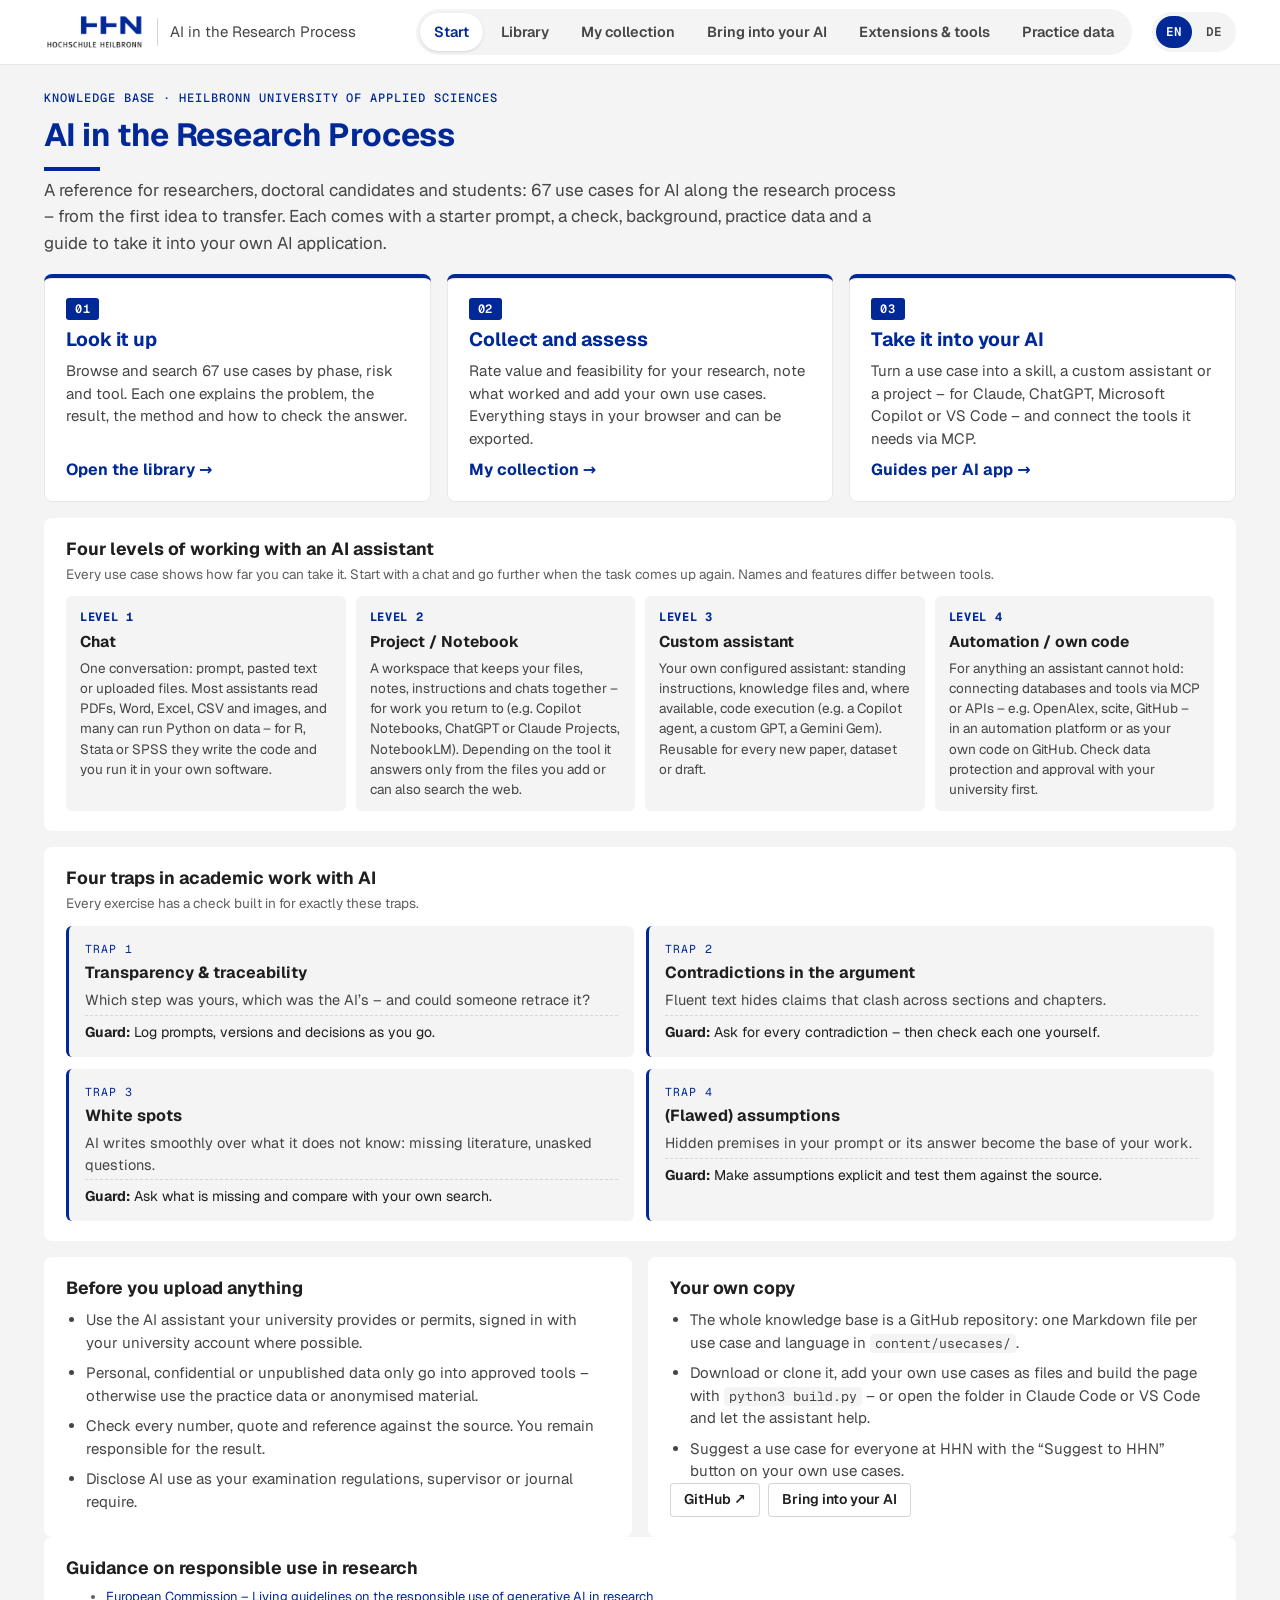
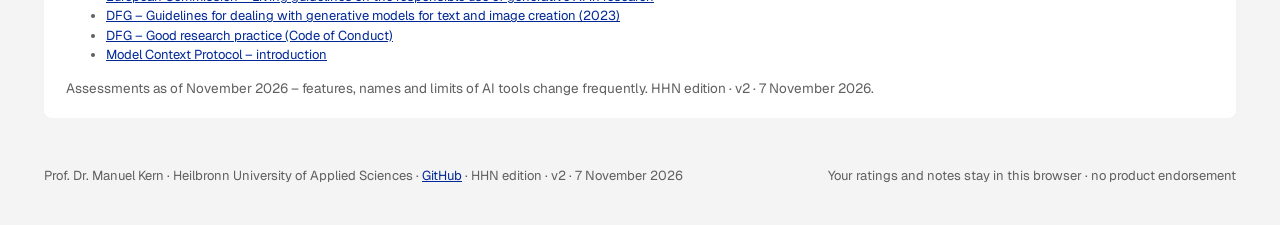
==== commit 2ce9d92f: "Rebuild as bilingual knowledge base with collection and AI import - Use cases as Markdown files in c" ====
--- a/index.html
+++ b/index.html
@@ -3,7 +3,7 @@
 <head>
 <meta charset="utf-8">
 <meta name="viewport" content="width=device-width, initial-scale=1">
-<meta name="robots" content="noindex">
+<meta name="description" content="Knowledge base: AI use cases along the research process – Heilbronn University of Applied Sciences">
 <link rel="icon" href="favicon.ico" sizes="32x32">
 <link rel="icon" href="assets/icons/favicon.svg" type="image/svg+xml">
 <link rel="apple-touch-icon" href="assets/icons/apple-touch-icon.png">
@@ -552,1771 +552,959 @@
 .lic{background:var(--red-tint);color:var(--red)}
 @media print{.brand .hlogo img{height:30px}}
 
-/* slide-engine styles (shared by the intro deck), taken from the former survey story */
-.pgr-story{--paper:#F4F4F4;--surface:#FFFFFF;--soft:#EBEBEB;--ink:#1F1F1F;--muted:#5F5F5F;--faint:#8C8C8C;--line:#D6D6D6;--accent:#002896;--accent-soft:#EDF0F7;--verify:#1F7A8C;--verify-soft:#E6F2F4;--ochre:#1F7A8C;--ochre-soft:#E6F2F4;--blue:#3D5FB4;--blue-soft:#EDF0F7;--plum:#5E4B86;--plum-soft:#ECE8F3;--shadow:0 1px 2px rgba(20,20,30,.05),0 8px 24px rgba(20,20,30,.06);--serif:"Geist","Segoe UI",system-ui,-apple-system,Arial,sans-serif;--sans:"Geist","Segoe UI",system-ui,-apple-system,Arial,sans-serif;
-  position:relative;font-family:var(--sans);color:var(--ink);background:var(--paper);border:1px solid var(--line);border-radius:20px;overflow:hidden;box-sizing:border-box;line-height:1.45;-webkit-font-smoothing:antialiased}
-.pgr-story[data-theme="dark"]{--paper:#111216;--surface:#191B20;--soft:#21242A;--ink:#ECEAE5;--muted:#A6AAB3;--faint:#7D828B;--line:#2D3038;--accent:#E5707A;--accent-soft:#3A2226;--verify:#6BBFB7;--verify-soft:#1B302E;--ochre:#DDB25E;--ochre-soft:#352C1A;--blue:#8FB0E3;--blue-soft:#1F2A3B;--plum:#B7A6DA;--plum-soft:#2A2536;--shadow:0 1px 2px rgba(0,0,0,.3),0 8px 24px rgba(0,0,0,.25)}
-@media (prefers-color-scheme:dark){.pgr-story[data-theme="auto"]{--paper:#111216;--surface:#191B20;--soft:#21242A;--ink:#ECEAE5;--muted:#A6AAB3;--faint:#7D828B;--line:#2D3038;--accent:#E5707A;--accent-soft:#3A2226;--verify:#6BBFB7;--verify-soft:#1B302E;--ochre:#DDB25E;--ochre-soft:#352C1A;--blue:#8FB0E3;--blue-soft:#1F2A3B;--plum:#B7A6DA;--plum-soft:#2A2536}}
-.pgr-story *,.pgr-story *::before,.pgr-story *::after{box-sizing:border-box}
-.pgr-story button{font:inherit;color:inherit;cursor:pointer}
-.pgr-story:fullscreen{border-radius:0;border:0;display:flex;flex-direction:column;height:100vh}
-.pgr-story:fullscreen .ps-stage{flex:1;min-height:0}
-/* full screen: slides are laid out at a fixed design size (at least 1280×720) and scaled as a whole, so text and charts grow with the screen */
-.pgr-story .ps-scale{position:absolute;inset:0}
-.pgr-story.is-fit .ps-scale{inset:auto;left:0;top:0;transform-origin:0 0}
-.pgr-story.is-fit .ps-top,.pgr-story.is-fit .ps-nav,.pgr-story.is-fit .ps-notes{zoom:var(--fz,1)}
-.pgr-story .ps-top{display:flex;align-items:center;gap:14px;padding:12px 22px;border-block-end:1px solid var(--line);background:var(--surface);font-size:12.5px;color:var(--muted)}
-.pgr-story .ps-brand{font-weight:600;color:var(--ink);letter-spacing:.02em}
-.pgr-story .ps-brand b{color:var(--accent)}
-.pgr-story .ps-chapter{margin-inline-start:auto;font-variant-numeric:tabular-nums}
-.pgr-story .ps-progress{height:3px;background:var(--soft)}
-.pgr-story .ps-progress i{display:block;height:100%;width:0;background:var(--accent);transition:width .6s cubic-bezier(.2,.8,.2,1)}
-.pgr-story .ps-stage{position:relative;min-height:720px;overflow:hidden}
-.pgr-story .ps-slide{position:absolute;inset:0;padding:30px 40px 22px;display:flex;flex-direction:column;gap:18px;opacity:0;visibility:hidden;transform:translateX(40px);transition:opacity .5s ease,transform .6s cubic-bezier(.2,.8,.2,1),visibility 0s linear .6s;overflow:auto}
-.pgr-story .ps-slide.is-prev{transform:translateX(-40px)}
-.pgr-story .ps-slide.is-on{opacity:1;visibility:visible;transform:none;transition:opacity .5s ease .08s,transform .6s cubic-bezier(.2,.8,.2,1) .08s,visibility 0s}
-.pgr-story .ps-kicker{font-size:12px;letter-spacing:.14em;text-transform:uppercase;color:var(--accent);font-weight:650}
-.pgr-story .ps-h{font-family:var(--serif);font-size:clamp(26px,3.1vw,40px);line-height:1.12;margin:4px 0 0;font-weight:600;max-width:24ch}
-.pgr-story .ps-h em{font-style:normal;color:var(--accent)}
-.pgr-story .ps-lede{color:var(--muted);font-size:clamp(14px,1.25vw,17px);max-width:68ch;margin:8px 0 0}
-.pgr-story .ps-body{flex:1 0 auto;display:grid;gap:22px;align-content:safe center}   /* taller content scrolls inside the slide instead of sliding under the heading */
-.pgr-story .ps-2col{grid-template-columns:minmax(0,1fr) minmax(0,1.25fr)}
-.pgr-story .ps-2col-r{grid-template-columns:minmax(0,1.3fr) minmax(0,1fr)}
-.pgr-story .ps-card{background:var(--surface);border:1px solid var(--line);border-radius:16px;padding:18px 20px;box-shadow:var(--shadow)}
-.pgr-story .ps-card h4{margin:0 0 12px;font-size:12px;letter-spacing:.1em;text-transform:uppercase;color:var(--muted);font-weight:650}
-/* reveal */
-.pgr-story .rv{opacity:0;transform:translateY(14px);transition:opacity .55s ease,transform .6s cubic-bezier(.2,.8,.2,1);transition-delay:calc(var(--d,0)*1ms + 150ms)}
-.pgr-story .is-on .rv{opacity:1;transform:none}
-/* big number */
-.pgr-story .ps-big{font-family:var(--serif);font-size:clamp(64px,8vw,116px);line-height:.9;font-weight:600;color:var(--accent);font-variant-numeric:tabular-nums;letter-spacing:-.02em}
-.pgr-story .ps-big small{font-size:.42em;color:var(--muted);margin-inline-start:4px}
-.pgr-story .ps-bigcap{font-size:clamp(15px,1.4vw,19px);margin-top:10px;max-width:30ch}
-.pgr-story .ps-bigcap b{color:var(--ink)}
-.pgr-story .ps-sub{color:var(--muted);font-size:13.5px;margin-top:8px}
-/* bars */
-.pgr-story .ps-bars{display:grid;gap:9px}
-.pgr-story .ps-bar{display:grid;grid-template-columns:minmax(120px,var(--lw,46%)) 1fr auto;align-items:center;gap:12px;font-size:14px}
-.pgr-story .ps-bar .lb{color:var(--ink);line-height:1.25}
-.pgr-story .ps-bar .tr{height:12px;background:var(--soft);border-radius:99px;overflow:hidden}
-.pgr-story .ps-bar .fl{display:block;height:100%;width:0;border-radius:99px;background:var(--c,var(--accent));transition:width 1s cubic-bezier(.2,.8,.2,1);transition-delay:calc(var(--d,0)*1ms + 250ms)}
-.pgr-story .is-on .ps-bar .fl{width:calc(var(--v)*1%)}
-.pgr-story .ps-bar .vl{font-variant-numeric:tabular-nums;color:var(--muted);font-size:13px;min-width:62px;text-align:end}
-.pgr-story .ps-bar .vl b{color:var(--ink)}
-.pgr-story .ps-bar.dim .lb{color:var(--muted)}
-.pgr-story .ps-bar.dim .fl{background:var(--faint)}
-/* waffle */
-.pgr-story .ps-waffle{display:grid;grid-template-columns:repeat(10,1fr);gap:8px;max-width:420px}
-.pgr-story .ps-dot{aspect-ratio:1;border-radius:50%;background:var(--c);transform:scale(0);transition:transform .45s cubic-bezier(.3,1.6,.5,1);transition-delay:calc(var(--i)*28ms + 300ms)}
-.pgr-story .is-on .ps-dot{transform:scale(1)}
-.pgr-story .ps-legend{display:flex;flex-wrap:wrap;gap:8px 16px;font-size:13px;color:var(--muted);margin-top:14px}
-.pgr-story .ps-legend span{display:inline-flex;align-items:center;gap:6px}
-.pgr-story .ps-legend i{width:11px;height:11px;border-radius:50%;background:var(--c);display:inline-block}
-.pgr-story .ps-legend b{color:var(--ink);font-variant-numeric:tabular-nums}
-/* stacked */
-.pgr-story .ps-stack{display:flex;height:46px;border-radius:12px;overflow:hidden;background:var(--soft)}
-.pgr-story .ps-stack > div{flex:0 0 0%;background:var(--c);color:#fff;display:flex;align-items:center;justify-content:center;font-size:13px;font-weight:600;white-space:nowrap;overflow:hidden;transition:flex-basis 1s cubic-bezier(.2,.8,.2,1);transition-delay:calc(var(--d,0)*1ms + 300ms)}
-.pgr-story .is-on .ps-stack > div{flex-basis:calc(var(--v)*1%)}
-/* histogram */
-.pgr-story .ps-hist{display:grid;grid-template-columns:repeat(5,1fr);gap:14px;align-items:end;height:260px;padding-top:24px}
-.pgr-story .ps-col{display:flex;flex-direction:column;align-items:center;justify-content:flex-end;height:100%;gap:8px}
-.pgr-story .ps-col .cb{width:100%;max-width:84px;height:0;border-radius:10px 10px 4px 4px;background:var(--c);transition:height 1s cubic-bezier(.2,.8,.2,1);transition-delay:calc(var(--d,0)*1ms + 300ms);position:relative}
-.pgr-story .is-on .ps-col .cb{height:calc(var(--v)*1%)}
-.pgr-story .ps-col .cn{font-weight:650;font-variant-numeric:tabular-nums}
-.pgr-story .ps-col .cx{font-family:var(--serif);font-size:22px;color:var(--muted)}
-.pgr-story .ps-scale{display:flex;justify-content:space-between;font-size:12px;color:var(--muted);margin-top:8px;gap:20px}
-.pgr-story .ps-bracket{margin-top:12px;border-top:2px solid var(--accent);width:calc(60% - 6px);padding-top:6px;font-size:13px;color:var(--accent);font-weight:600}
-/* rings */
-.pgr-story .ps-rings{display:grid;grid-template-columns:repeat(2,minmax(0,1fr));gap:18px}
-.pgr-story .ps-ring{display:flex;gap:16px;align-items:center}
-.pgr-story .ps-ring svg{width:118px;height:118px;flex:none;transform:rotate(-90deg)}
-.pgr-story .ps-ring circle{fill:none;stroke-width:12}
-.pgr-story .ps-ring .bg{stroke:var(--soft)}
-.pgr-story .ps-ring .fg{stroke:var(--c);stroke-linecap:round;stroke-dasharray:0 400;transition:stroke-dasharray 1.2s cubic-bezier(.2,.8,.2,1) .35s}
-.pgr-story .ps-ring .rn{font-family:var(--serif);font-size:38px;font-weight:600;line-height:1;color:var(--c)}
-.pgr-story .ps-ring .rt{font-size:14px;margin-top:4px}
-.pgr-story .ps-ring .rs{font-size:12.5px;color:var(--muted);margin-top:4px}
-/* agenda link footer */
-.pgr-story .ps-link{display:flex;gap:14px;align-items:center;background:var(--ink);color:var(--paper);border-radius:14px;padding:12px 18px;font-size:14.5px}
-.pgr-story .ps-link .lt{font-size:11px;letter-spacing:.14em;text-transform:uppercase;opacity:.7;white-space:nowrap}
-.pgr-story .ps-link .tm{font-variant-numeric:tabular-nums;font-weight:700;background:var(--accent);color:#fff;border-radius:8px;padding:3px 9px;white-space:nowrap}
-.pgr-story .ps-link .tx b{font-weight:650}
-.pgr-story .ps-arrow{display:inline-block;transition:transform .6s ease .9s;transform:translateX(-6px)}
-.pgr-story .is-on .ps-arrow{transform:none}
-/* callout */
-.pgr-story .ps-callout{border-inline-start:4px solid var(--accent);background:var(--accent-soft);border-radius:12px;padding:14px 16px;font-size:15px}
-.pgr-story .ps-callout b{color:var(--accent)}
-/* quotes */
-.pgr-story .ps-q{display:block;font-family:var(--serif);font-size:clamp(15px,1.3vw,18px);line-height:1.4;margin:0;padding:10px 0 10px 16px;border-inline-start:3px solid var(--c,var(--accent))}
-.pgr-story .ps-q::before{content:"\201C"}
-.pgr-story .ps-q::after{content:"\201D"}
-/* hero */
-.pgr-story .ps-hero{display:grid;grid-template-columns:repeat(4,minmax(0,1fr));gap:16px;margin-top:10px}
-.pgr-story .ps-kpi{background:var(--surface);border:1px solid var(--line);border-radius:16px;padding:18px;box-shadow:var(--shadow)}
-.pgr-story .ps-kpi .n{font-family:var(--serif);font-size:clamp(36px,4vw,54px);font-weight:600;line-height:1;color:var(--accent);font-variant-numeric:tabular-nums}
-.pgr-story .ps-kpi .t{font-size:13.5px;color:var(--muted);margin-top:8px}
-.pgr-story .ps-flow{display:flex;flex-wrap:wrap;gap:8px;align-items:center;font-size:13.5px;color:var(--muted)}
-.pgr-story .ps-flow span{background:var(--surface);border:1px solid var(--line);padding:6px 11px;border-radius:99px;color:var(--ink)}
-/* mosaic */
-.pgr-story .ps-mosaic{display:flex;gap:6px;height:190px}
-.pgr-story .ps-tile{flex:var(--v) 1 0;min-width:28px;border-radius:12px;background:var(--c);color:#fff;padding:12px;display:flex;flex-direction:column;justify-content:flex-end;transform-origin:bottom;transform:scaleY(0);transition:transform .7s cubic-bezier(.2,.8,.2,1);transition-delay:calc(var(--d,0)*1ms + 300ms);overflow:hidden}
-.pgr-story .is-on .ps-tile{transform:none}
-.pgr-story .ps-tile .n{font-family:var(--serif);font-size:30px;font-weight:600;line-height:1}
-.pgr-story .ps-tile .t{font-size:12.5px;line-height:1.2;margin-top:6px}
-.pgr-story .ps-tile.sm .t{display:none}
-/* chips */
-.pgr-story .ps-chips{display:flex;flex-wrap:wrap;gap:6px}
-.pgr-story .ps-chip{font-size:12px;border:1px solid var(--line);background:var(--soft);border-radius:99px;padding:3px 10px;color:var(--muted)}
-/* interactive list */
-.pgr-story .ps-pick{display:grid;gap:6px}
-.pgr-story .ps-pick button{display:grid;grid-template-columns:1fr 120px 34px;align-items:center;gap:10px;text-align:start;background:transparent;border:1px solid transparent;border-radius:10px;padding:7px 10px;font-size:13.5px;transition:background .2s,border-color .2s}
-.pgr-story .ps-pick button:hover{background:var(--soft)}
-.pgr-story .ps-pick button[aria-pressed="true"]{background:var(--surface);border-color:var(--c,var(--accent));box-shadow:var(--shadow)}
-.pgr-story .ps-pick .tr{height:9px;background:var(--soft);border-radius:99px;overflow:hidden}
-.pgr-story .ps-pick .fl{display:block;height:100%;width:0;background:var(--c,var(--accent));border-radius:99px;transition:width 1s cubic-bezier(.2,.8,.2,1);transition-delay:calc(var(--d,0)*1ms + 250ms)}
-.pgr-story .is-on .ps-pick .fl{width:calc(var(--v)*1%)}
-.pgr-story .ps-pick .vl{font-variant-numeric:tabular-nums;font-weight:650;text-align:end}
-.pgr-story .ps-panel{display:flex;flex-direction:column;gap:10px}
-.pgr-story .ps-panel .pt{font-family:var(--serif);font-size:22px;font-weight:600;line-height:1.2}
-.pgr-story .ps-panel .pm{font-size:13px;color:var(--muted)}
-.pgr-story .ps-fade{animation:psFade .45s ease both}
-@keyframes psFade{from{opacity:0;transform:translateY(8px)}to{opacity:1;transform:none}}
-.pgr-story .ps-tag{display:inline-block;font-size:11px;font-weight:650;letter-spacing:.06em;text-transform:uppercase;padding:3px 8px;border-radius:6px;background:var(--cs,var(--soft));color:var(--c,var(--muted))}
-/* question cards */
-.pgr-story .ps-qs{display:grid;grid-template-columns:repeat(2,minmax(0,1fr));gap:12px}
-.pgr-story .ps-qc{background:var(--surface);border:1px solid var(--line);border-radius:14px;padding:14px 16px;text-align:start;display:flex;flex-direction:column;gap:6px;transition:border-color .2s,transform .2s,box-shadow .2s}
-.pgr-story .ps-qc:hover,.pgr-story .ps-qc[aria-pressed="true"]{border-color:var(--c);box-shadow:var(--shadow);transform:translateY(-2px)}
-.pgr-story .ps-qc .qh{font-weight:650;font-size:15px;line-height:1.25}
-.pgr-story .ps-qc .qn{font-size:12.5px;color:var(--muted)}
-.pgr-story .ps-qc .ps-q{font-size:14px;padding:4px 0 4px 10px}
-.pgr-story .ps-bar.hl .lb{font-weight:650}
-.pgr-story .ps-bar.lo{opacity:.35;transition:opacity .25s}
-/* outcome map */
-.pgr-story .ps-map{position:relative;display:grid;grid-template-columns:minmax(0,1.15fr) 110px minmax(0,1fr);gap:0;align-items:stretch}
-.pgr-story .ps-map svg.ln{position:absolute;inset:0;width:100%;height:100%;pointer-events:none;overflow:visible}
-.pgr-story .ps-map path{fill:none;stroke:var(--c);stroke-width:2.5;opacity:.28;transition:opacity .3s,stroke-width .3s}
-.pgr-story .ps-map path.on{opacity:.95;stroke-width:3.5}
-.pgr-story .ps-map path.draw{stroke-dasharray:var(--len);stroke-dashoffset:var(--len);animation:psDraw 1.1s cubic-bezier(.3,.7,.2,1) forwards;animation-delay:calc(var(--d,0)*1ms)}
-@keyframes psDraw{to{stroke-dashoffset:0}}
-.pgr-story .ps-og{display:flex;flex-direction:column;gap:10px}
-.pgr-story .ps-ob{background:var(--surface);border:1px solid var(--line);border-inline-start:5px solid var(--c);border-radius:12px;padding:10px 14px;text-align:start;display:flex;flex-direction:column;gap:6px;transition:box-shadow .2s,transform .2s,opacity .25s}
-.pgr-story .ps-ob[aria-pressed="true"]{box-shadow:var(--shadow);transform:translateX(4px)}
-.pgr-story .ps-map.focus .ps-ob:not([aria-pressed="true"]){opacity:.45}
-.pgr-story .ps-ob .oh{font-weight:650;font-size:14.5px;display:flex;justify-content:space-between;gap:10px}
-.pgr-story .ps-ob .os{display:flex;flex-wrap:wrap;gap:4px 10px;font-size:12px;color:var(--muted)}
-.pgr-story .ps-ob .os b{color:var(--ink);font-variant-numeric:tabular-nums}
-.pgr-story .ps-ob .ps-q{font-size:13.5px;padding:2px 0 2px 10px;display:none}
-.pgr-story .ps-ob[aria-pressed="true"] .ps-q{display:block;animation:psFade .4s ease both}
-.pgr-story .ps-ag{display:flex;flex-direction:column;gap:8px;justify-content:space-between}
-.pgr-story .ps-an{background:var(--surface);border:1px solid var(--line);border-radius:12px;padding:9px 12px;font-size:13.5px;transition:opacity .25s,border-color .25s}
-.pgr-story .ps-an .at{font-variant-numeric:tabular-nums;font-weight:700;color:var(--accent);font-size:12.5px}
-.pgr-story .ps-an .ah{font-weight:600;line-height:1.25}
-.pgr-story .ps-map.focus .ps-an{opacity:.35}
-.pgr-story .ps-map.focus .ps-an.on{opacity:1;border-color:var(--ink)}
-/* timeline */
-.pgr-story .ps-tl{display:grid;gap:8px}
-.pgr-story .ps-tr{display:grid;grid-template-columns:110px minmax(0,1.1fr) minmax(0,1.4fr);gap:16px;align-items:center;background:var(--surface);border:1px solid var(--line);border-radius:12px;padding:10px 14px;border-inline-start:5px solid var(--c)}
-.pgr-story .ps-tr .tt{font-variant-numeric:tabular-nums;font-weight:700;font-size:13.5px}
-.pgr-story .ps-tr .th{font-weight:650;font-size:15px;line-height:1.2}
-.pgr-story .ps-tr .tw{font-size:12px;color:var(--muted)}
-.pgr-story .ps-tr .tb{font-size:13px;color:var(--muted);line-height:1.35}
-.pgr-story .ps-tr .tb b{color:var(--c);font-variant-numeric:tabular-nums}
-.pgr-story .ps-tr.brk{background:transparent;box-shadow:none;border-style:dashed;padding:6px 14px}
-/* nav */
-.pgr-story .ps-nav{display:flex;align-items:center;gap:10px;padding:10px 18px;border-block-start:1px solid var(--line);background:var(--surface)}
-.pgr-story .ps-btn{border:1px solid var(--line);background:var(--surface);border-radius:10px;padding:7px 14px;font-size:13.5px;transition:background .2s}
-.pgr-story .ps-btn:hover{background:var(--soft)}
-.pgr-story .ps-btn.pri{background:var(--accent);border-color:var(--accent);color:#fff}
-.pgr-story .ps-btn:disabled{opacity:.4;cursor:default}
-.pgr-story .ps-dots{display:flex;gap:6px;flex:1;justify-content:center;flex-wrap:wrap}
-.pgr-story .ps-dots button{width:10px;height:10px;border-radius:50%;border:0;background:var(--line);padding:0;transition:background .2s,transform .2s}
-.pgr-story .ps-dots button[aria-current="step"]{background:var(--accent);transform:scale(1.3)}
-.pgr-story .ps-btn[aria-pressed="true"]{background:var(--ink);color:var(--paper);border-color:var(--ink)}
-.pgr-story .ps-notes{position:absolute;inset-inline-end:16px;inset-block-end:70px;width:min(420px,calc(100% - 32px));background:var(--ink);color:var(--paper);border-radius:14px;padding:14px 16px;font-size:14px;line-height:1.45;box-shadow:0 12px 32px rgba(0,0,0,.25);z-index:5;display:none}
-.pgr-story.show-notes .ps-notes{display:block;animation:psFade .3s ease both}
-.pgr-story .ps-notes .nh{font-size:11px;letter-spacing:.14em;text-transform:uppercase;opacity:.65;margin-bottom:6px}
-.pgr-story .sr{position:absolute;width:1px;height:1px;overflow:hidden;clip:rect(0 0 0 0);white-space:nowrap}
-@media (max-width:900px){.pgr-story .ps-2col,.pgr-story .ps-2col-r{grid-template-columns:1fr}.pgr-story .ps-hero{grid-template-columns:repeat(2,1fr)}.pgr-story .ps-slide{padding:22px 18px}.pgr-story .ps-stage{min-height:880px}.pgr-story .ps-map{grid-template-columns:1fr 40px 1fr}.pgr-story .ps-tr{grid-template-columns:80px 1fr}.pgr-story .ps-tr .tb{grid-column:1/-1}.pgr-story .ps-qs{grid-template-columns:1fr}}
-@media (prefers-reduced-motion:reduce){.pgr-story *{transition-duration:.01ms!important;animation-duration:.01ms!important;transition-delay:0ms!important;animation-delay:0ms!important}}
+/* ---------- knowledge-base layout (v2) ---------- */
+.skip{position:absolute;left:-999px;top:8px;z-index:90;background:var(--red);color:#fff;padding:8px 14px;border-radius:4px}
+.skip:focus{left:8px}
+a.brand{text-decoration:none;color:inherit}
+.tabs a{display:inline-flex;align-items:center;gap:6px;border-radius:999px;padding:8px 14px;font-weight:600;font-size:14.5px;color:var(--ink-2);min-height:36px;text-decoration:none;white-space:nowrap}
+.tabs a:hover{color:var(--ink)}
+.tabs a[aria-current=page]{background:#fff;color:var(--red);box-shadow:0 1px 3px rgba(0,0,0,.12)}
+.nbadge{font-family:var(--mono);font-size:11px;background:var(--red);color:#fff;border-radius:999px;padding:1px 7px}
+.langsw button{font-family:var(--mono);font-size:12.5px;padding:6px 10px;min-height:32px}
+@media (max-width:980px){.tabs a{flex:1 1 auto;justify-content:center;padding:8px 10px}.langsw{margin-left:auto}}
+main{padding-block:24px 8px;outline:0}
+main > .panel,main > section,.uc-main > .panel,.uc-main > section{margin-bottom:16px}
+.lede{font-size:17px;line-height:1.55;color:var(--ink-2);max-width:78ch;margin-top:8px}
+.sub code,.st-list code,li code{font-family:var(--mono);font-size:.88em;background:var(--surface);border-radius:4px;padding:1px 5px}
+.entry-grid{display:grid;grid-template-columns:repeat(3,minmax(0,1fr));gap:16px;margin-bottom:16px}
+@media (max-width:900px){.entry-grid{grid-template-columns:1fr}}
+.entry{display:flex;flex-direction:column;gap:8px;background:#fff;border-radius:var(--radius);padding:20px 22px;text-decoration:none;color:var(--ink);border-top:4px solid var(--red);box-shadow:inset 0 0 0 1px var(--line-2)}
+.entry:hover{box-shadow:inset 0 0 0 1.5px var(--red),0 6px 18px rgba(0,0,0,.06)}
+.entry .ov-n{align-self:flex-start;background:var(--red);color:#fff;font-size:12px;font-weight:600;padding:2px 9px}
+.entry h2{font-size:1.2rem;color:var(--red)}
+.entry p{font-size:15px;color:var(--ink-2)}
+.entry .go{margin-top:auto;font-weight:700;color:var(--red)}
+.traps{display:grid;grid-template-columns:repeat(2,minmax(0,1fr));gap:12px;margin-top:12px}
+@media (max-width:760px){.traps{grid-template-columns:1fr}}
+.trap{background:var(--surface);border-radius:var(--radius-s);padding:14px 16px;border-left:3px solid var(--red);display:flex;flex-direction:column;gap:4px}
+.trap-n{font-family:var(--mono);font-size:11.5px;text-transform:uppercase;letter-spacing:.08em;color:var(--red)}
+.trap p{font-size:14.5px;color:var(--ink-2)}
+.trap .guard{font-size:14px;color:var(--ink);padding-top:6px;border-top:1px dashed var(--line)}
+.filters{display:flex;flex-wrap:wrap;gap:10px;align-items:center;margin-bottom:12px}
+.search{flex:1 1 280px}
+.search input{width:100%;min-height:42px;border:1px solid var(--line);border-radius:6px;padding:8px 14px;font-size:15.5px;background:#fff}
+.search input:focus{outline:2px solid var(--red);outline-offset:1px}
+.selectbox{min-height:40px}
+a.card{text-decoration:none;color:inherit}
+.cph{font-family:var(--mono);font-size:11.5px;letter-spacing:.06em;text-transform:uppercase;color:var(--red)}
+.pill.own{background:var(--red);color:#fff}
+.pill.star{background:#fff;color:var(--ink);box-shadow:inset 0 0 0 1.5px var(--ink)}
+.pill.lv4{background:var(--red-tint);color:var(--red)}
+#libCount{margin:10px 0}
+.crumb{font-size:14px;margin-bottom:12px;color:var(--muted)}
+.crumb a,.crumb .linkbtn{font-size:14px}
+.uc-grid{display:grid;grid-template-columns:minmax(0,1fr) 340px;gap:20px;align-items:start}
+@media (max-width:1000px){.uc-grid{grid-template-columns:1fr}}
+.uc-side{position:sticky;top:90px;display:flex;flex-direction:column;gap:16px}
+@media (max-width:1000px){.uc-side{position:static}}
+.uc-head{margin-bottom:16px}
+.uc-head h1{font-size:clamp(1.6rem,3vw,2.2rem);color:var(--red);line-height:1.15}
+.uc-head h1::after{content:'';display:block;width:56px;height:4px;background:var(--red);margin-top:12px}
+.uc-head .meta{margin-top:12px}
+.fbnote{margin-top:10px;font-size:14px;background:var(--amber-bg);color:var(--amber);border-radius:6px;padding:6px 10px;display:inline-block}
+.uc-main .ux-pr{display:grid;grid-template-columns:1fr 1fr;gap:18px}
+@media (max-width:640px){.uc-main .ux-pr{grid-template-columns:1fr}}
+.uc-main h4{font-size:12.5px;text-transform:uppercase;letter-spacing:.06em;color:var(--red);font-family:var(--mono);margin-bottom:6px}
+.uc-main section > h2,.uc-side h2{margin-bottom:8px}
+.uc-main section p{margin:8px 0}
+.bring{display:flex;gap:20px;align-items:center;justify-content:space-between;background:var(--red-tint);box-shadow:inset 0 0 0 1px var(--red-tint-2)}
+.bring h2{color:var(--red)}
+@media (max-width:640px){.bring{flex-direction:column;align-items:flex-start}}
+.ladder-l{list-style:none;margin:10px 0 0;padding:0;display:grid;grid-template-columns:repeat(auto-fit,minmax(220px,1fr));gap:10px}
+.ladder-l li{background:var(--surface);border-radius:var(--radius-s);padding:12px 14px;font-size:14.5px;color:var(--ink-2)}
+.ladder-l .ln{display:block;font-family:var(--mono);font-size:11.5px;text-transform:uppercase;letter-spacing:.06em;color:var(--red);margin-bottom:4px}
+.ladder-l p{margin:0 !important}
+details.bg{border-top:1px solid var(--line-2);padding:10px 0}
+details.bg:first-child{border-top:0}
+details.bg summary{cursor:pointer;font-weight:700;font-size:15.5px}
+.assess{display:flex;flex-direction:column;gap:14px}
+.assess .toggles{flex-wrap:wrap}
+.row{display:flex;flex-wrap:wrap;gap:8px;align-items:center}
+.row.col{flex-direction:column;align-items:stretch}
+.clist{margin:8px 0 0;padding-left:18px;font-size:14.5px}
+.clist li{margin:6px 0}
+.clist p{font-size:13.5px;color:var(--ink-2);margin:2px 0 0}
+.clist small{color:var(--muted)}
+.rank li{display:block;cursor:default;padding:0}
+.rank li a{display:grid;grid-template-columns:30px 1fr auto;gap:10px;align-items:center;padding:9px 4px;text-decoration:none;color:inherit}
+.rank .n{background:var(--red)}
+.ctabs{display:flex;flex-wrap:wrap;gap:8px;margin-bottom:14px}
+.ctab{border-radius:6px;padding:9px 14px;font-weight:600;font-size:14.5px;background:#fff;color:var(--ink);text-decoration:none;box-shadow:inset 0 0 0 1px var(--line)}
+.ctab[aria-current=page]{background:var(--red);color:#fff;box-shadow:none}
+.caps h2{color:var(--red)}
+.cap{border-top:1px solid var(--line-2);padding:14px 0}
+.cap:first-of-type{border-top:0}
+.cap h3{font-size:16px;margin-bottom:6px;display:flex;flex-wrap:wrap;gap:8px;align-items:center}
+.cap h3 small{font-weight:500;color:var(--muted)}
+.cap.no h3{color:var(--muted)}
+.cap .howto{margin:6px 0}
+.docs{font-size:13px;color:var(--muted);margin-top:6px;overflow-wrap:anywhere}
+.prompt.code pre{font:12.5px/1.5 var(--mono)}
+.wh{margin:16px 0 4px}
+.modal .box.wiz{width:min(860px,100%);max-height:92vh;display:flex;flex-direction:column;padding:0}
+.wiz > .ptools{padding:18px 22px 10px}
+.wiz h2{font-size:1.15rem;color:var(--red)}
+.wsteps{list-style:none;display:flex;gap:6px;margin:0;padding:0 22px 12px;border-bottom:1px solid var(--line-2);flex-wrap:wrap}
+.wsteps button{font-family:var(--mono);font-size:12.5px;text-transform:uppercase;letter-spacing:.04em;padding:6px 10px;border-radius:4px;color:var(--muted);background:var(--surface)}
+.wsteps li[aria-current=step] button{background:var(--red);color:#fff}
+.wsteps li.done button{color:var(--red);background:var(--red-tint)}
+.wsteps button[disabled]{opacity:.5;cursor:not-allowed}
+.wbody{overflow:auto;padding:16px 22px;display:flex;flex-direction:column;gap:10px}
+.wbody .seg{align-self:flex-start;flex-wrap:wrap}
+.wnav{justify-content:space-between;padding:12px 22px;border-top:1px solid var(--line-2)}
+.apps{display:grid;grid-template-columns:repeat(auto-fill,minmax(200px,1fr));gap:10px}
+.appbtn{border-radius:8px;padding:16px;font-weight:700;font-size:15px;text-align:left;background:#fff;box-shadow:inset 0 0 0 1px var(--line);min-height:64px}
+.appbtn:hover{box-shadow:inset 0 0 0 1.5px var(--red)}
+.appbtn[aria-pressed=true]{background:var(--red);color:#fff;box-shadow:none}
+.warnhint{font-size:13.5px;background:var(--amber-bg);color:var(--amber);border-radius:6px;padding:6px 10px}
+.ed{display:flex;flex-direction:column;gap:12px;max-width:860px}
+.ed-row{display:grid;grid-template-columns:2fr 1fr 1fr;gap:12px}
+@media (max-width:700px){.ed-row{grid-template-columns:1fr}}
+.field .q-hint{margin-top:4px}
+.marked{box-shadow:0 0 0 3px var(--red);border-radius:6px}
+.dl-grid{display:grid;grid-template-columns:1.2fr 1fr;gap:16px;margin-bottom:16px}
+@media (max-width:900px){.dl-grid{grid-template-columns:1fr}}
 
 </style>
 </head>
 <body>
+<a class="skip" href="#view">Skip to content</a>
 <header class="top">
   <div class="wrap">
-    <div class="brand">
+    <a class="brand" href="#/">
       <span class="hlogo"><img src="assets/brand/hhn-logo.png" alt="Hochschule Heilbronn" width="534" height="201"></span>
       <span class="sep" aria-hidden="true"></span>
-      <span class="title">AI in the Research Process</span>
-    </div>
-    <nav class="tabs" role="tablist" aria-label="Views">
-      <button role="tab" id="tab-agenda" data-view="agenda" aria-selected="true">Start</button>
-      <button role="tab" id="tab-cases" data-view="cases" aria-selected="false">Use cases</button>
-      <button role="tab" id="tab-data" data-view="data" aria-selected="false">Practice data</button>
-      <button role="tab" id="tab-results" data-view="results" aria-selected="false">Results</button>
-      <button role="tab" id="tab-tools" data-view="tools" aria-selected="false">Academic Extensions &amp; Tools</button>
-    </nav>
-    <div class="ident" id="ident"></div>
+      <span class="title" id="brandTitle">AI in the Research Process</span>
+    </a>
+    <nav class="tabs" id="nav" aria-label="Main"></nav>
+    <div class="langsw seg" id="langSw" role="group" aria-label="Language / Sprache"></div>
   </div>
 </header>
-
-<main class="wrap">
-  <section id="view-agenda" aria-labelledby="tab-agenda">
-    <div class="view-head">
-      <div><span class="kicker">Working basis · Heilbronn University of Applied Sciences</span><h1>AI in the Research Process</h1>
-        <p>For researchers and doctoral candidates: where AI genuinely helps along the research process – and where it does not. 67 use cases from the first idea to transfer, each with a starter prompt, a check and practice data. The guides work with any general AI assistant your university provides or permits (e.g. Copilot, ChatGPT, Claude or Gemini).</p></div>
-    </div>
-    <div class="panel steps-ov">
-      <h2>How this tool works</h2>
-      <p class="sub">Two steps: first decide what is worth it for your research, then try it – on your own or with a group in a workshop.</p>
-      <div class="ov-grid">
-        <div class="ov">
-          <span class="ov-n">Step 1</span><h3>Research value</h3>
-          <p>Enter your discipline and go through the phases of the research process from that point of view: how valuable for your research, what kind of gain, how feasible. Star what you want to try, flag what is “not an AI task” or needs a rules check, and add missing use cases.</p>
-          <p class="ov-out">→ Results: the value × feasibility matrix shows which use cases win.</p>
-        </div>
-        <div class="ov">
-          <span class="ov-n">Step 2</span><h3>Try it with AI</h3>
-          <p>Pick one to three use cases and test them with your AI assistant – with a short guide, a starter prompt, a check and the practice data. Climb the levels from a single chat to a project, a custom assistant and, where it adds something, automation or your own code. Record how it went and what you noticed.</p>
-          <p><button type="button" class="linkbtn" data-view="data">Open the practice data →</button></p>
-        </div>
-        <div class="ov ov-after">
-          <span class="ov-n">Alongside</span><h3>Data and tools</h3>
-          <p>Open papers and raw datasets to use instead of your own unpublished work, and an overview of academic extensions and tools – including how they connect to an AI assistant.</p>
-          <p><button type="button" class="linkbtn" data-view="tools">Academic Extensions &amp; Tools →</button></p>
-        </div>
-      </div>
-      <div class="row"><button type="button" class="btn btn-primary" data-view="cases">Start with Step 1 →</button></div>
-    </div>
-    <div class="st-grid">
-      <div class="panel">
-        <h2>Alone or in a workshop</h2>
-        <ul class="st-list">
-          <li><b>On your own:</b> just start – ratings, tests and findings are saved in this browser only.</li>
-          <li><b>In a workshop:</b> each group works on one laptop and gives it a group name in the menu (gear icon, top right). Afterwards each group copies its data and one laptop merges them – Results then compares groups and disciplines.</li>
-          <li><b>Export:</b> the menu downloads the results as .csv or .json; Results has a report you can save as PDF or Markdown.</li>
-        </ul>
-      </div>
-      <div class="panel">
-        <h2>Before you upload anything</h2>
-        <ul class="st-list">
-          <li>Use the assistant your university provides or permits, signed in with your university account where possible.</li>
-          <li>Personal, confidential or unpublished data only go into approved tools – otherwise use the practice data or anonymised material.</li>
-          <li>Check every number, quote and reference against the source. You remain responsible for the result and for disclosing AI use.</li>
-        </ul>
-      </div>
-    </div>
-  </section>
-
-  <section id="view-cases" aria-labelledby="tab-cases" hidden>
-    <div class="view-head">
-      <div><h1>Where does AI really help your research?</h1>
-        <p>Choose a phase, open a use case and rate it. Step 1 is about the value for your research; in Step 2 you try one to three use cases with your AI assistant. Work from the point of view of your discipline.</p></div>
-    </div>
-<!-- ===== "Before you start" intro deck (Use cases tab) =====
-     Slide styles in story.css (.pgr-story); extra components are scoped to .pgr-intro.
-     Keys while visible: ←/→ or PageUp/PageDown, N = talk track, F = full screen. -->
-<div class="pgr-story pgr-intro" data-pgr-intro data-theme="light" lang="en" aria-label="Before you start: introduction slides"></div>
-<style>
-.pgr-intro{margin-bottom:22px}
-.pgr-intro .ps-stage{min-height:700px}
-.pgr-intro .ps-slide{overflow-y:auto}
-/* session flow */
-.pgr-intro .pi-flow{display:grid;grid-template-columns:minmax(0,1fr) 34px minmax(0,1.25fr) 34px minmax(0,1fr);align-items:stretch}
-.pgr-intro .pi-arw{display:grid;place-items:center;color:var(--faint);font-size:26px}
-.pgr-intro .pi-st{background:var(--surface);border:1px solid var(--line);border-radius:16px;padding:16px 18px;display:flex;flex-direction:column;gap:8px;border-block-start:5px solid var(--c)}
-.pgr-intro .pi-st .ic{width:46px;height:46px;border-radius:12px;display:grid;place-items:center;background:var(--cs);color:var(--c)}
-.pgr-intro .pi-st .k{font-size:11px;letter-spacing:.12em;text-transform:uppercase;color:var(--c);font-weight:650}
-.pgr-intro .pi-st .t{font-family:var(--serif);font-size:22px;font-weight:600;line-height:1.15}
-.pgr-intro .pi-st .p{font-size:14px;color:var(--muted);line-height:1.35}
-.pgr-intro .pi-lv{display:flex;flex-wrap:wrap;gap:6px;margin-top:auto;padding-top:6px}
-.pgr-intro .pi-lv span{font-size:12.5px;font-weight:600;border-radius:99px;padding:4px 10px;background:var(--soft);color:var(--ink)}
-.pgr-intro .pi-lv span b{color:var(--accent)}
-.pgr-intro .pi-lv span.o{background:transparent;border:1px dashed var(--line);color:var(--muted);font-weight:500}
-.pgr-intro .pi-aux{display:grid;grid-template-columns:repeat(2,minmax(0,1fr));gap:14px}
-.pgr-intro .pi-ax{display:grid;grid-template-columns:40px minmax(0,1fr);gap:12px;align-items:center;border:1px dashed var(--line);border-radius:14px;padding:10px 14px}
-.pgr-intro .pi-ax .ic{width:40px;height:40px;border-radius:10px;display:grid;place-items:center;background:var(--soft);color:var(--ink)}
-.pgr-intro .pi-ax b{display:block;font-size:15px}
-.pgr-intro .pi-ax span{font-size:13px;color:var(--muted)}
-.pgr-intro .pi-auxl{font-size:11px;letter-spacing:.12em;text-transform:uppercase;color:var(--muted);font-weight:650;margin-bottom:-8px}
-/* 2 · chat, cowork, agent */
-.pgr-intro .pi-modes{display:grid;grid-template-columns:repeat(3,minmax(0,1fr));gap:16px}
-.pgr-intro .pi-mode{background:var(--surface);border:1px solid var(--line);border-radius:16px;padding:14px 16px 16px;display:flex;flex-direction:column;gap:6px;border-block-start:5px solid var(--c)}
-.pgr-intro .pi-mode svg{width:100%;height:118px;display:block}
-.pgr-intro .pi-mode .t{font-family:var(--serif);font-size:22px;font-weight:600;line-height:1.1}
-.pgr-intro .pi-mode .p{font-size:14px;color:var(--muted);line-height:1.35}
-.pgr-intro .pi-mode .tag{align-self:flex-start;font-size:11.5px;font-weight:600;color:var(--c);background:var(--cs);border-radius:99px;padding:3px 10px;margin-top:2px}
-.pgr-intro .pi-auto{display:grid;grid-template-columns:auto 1fr auto;gap:12px;align-items:center;font-size:12.5px;color:var(--muted);margin-top:-6px}
-.pgr-intro .pi-auto i{height:4px;border-radius:99px;background:linear-gradient(90deg,var(--blue),var(--ochre),var(--accent));position:relative}
-.pgr-intro .pi-auto i::after{content:'';position:absolute;right:-2px;top:50%;width:10px;height:10px;border-top:4px solid var(--accent);border-right:4px solid var(--accent);transform:translateY(-50%) rotate(45deg)}
-.pgr-intro .pi-eq{display:flex;flex-wrap:wrap;align-items:stretch;gap:8px;background:var(--surface);border:1px solid var(--line);border-radius:16px;padding:12px 14px}
-.pgr-intro .pi-eq .lb{align-self:center;font-size:11px;letter-spacing:.12em;text-transform:uppercase;color:var(--muted);font-weight:650;width:100%;margin-bottom:2px}
-.pgr-intro .pi-eq .op{align-self:center;font-family:var(--serif);font-size:24px;color:var(--faint);padding:0 2px}
-.pgr-intro .pi-chip{flex:1 1 140px;border-radius:12px;padding:8px 12px;background:var(--cs);border-inline-start:4px solid var(--c)}
-.pgr-intro .pi-chip b{display:block;font-size:15px;color:var(--ink)}
-.pgr-intro .pi-chip span{font-size:12.5px;color:var(--muted)}
-.pgr-intro .pi-chip.res{background:var(--ink);border-color:var(--accent)}
-.pgr-intro .pi-chip.res b{color:var(--paper)}
-.pgr-intro .pi-chip.res span{color:var(--paper);opacity:.75}
-/* 3 · traps */
-.pgr-intro .pi-traps{display:grid;grid-template-columns:repeat(2,minmax(0,1fr));gap:14px}
-.pgr-intro .pi-trap{display:grid;grid-template-columns:52px minmax(0,1fr);gap:14px;background:var(--surface);border:1px solid var(--line);border-radius:16px;padding:14px 16px}
-.pgr-intro .pi-trap .ic{width:52px;height:52px;border-radius:14px;display:grid;place-items:center;background:var(--accent-soft);color:var(--accent)}
-.pgr-intro .pi-trap .n{font-size:11px;letter-spacing:.12em;text-transform:uppercase;color:var(--accent);font-weight:650}
-.pgr-intro .pi-trap .t{font-weight:650;font-size:17px;line-height:1.2;margin:1px 0 4px}
-.pgr-intro .pi-trap .p{font-size:14px;color:var(--muted);line-height:1.35}
-.pgr-intro .pi-trap .g{font-size:13.5px;margin-top:8px;padding-top:8px;border-top:1px dashed var(--line)}
-.pgr-intro .pi-trap .g b{color:var(--verify)}
-@media (max-width:900px){.pgr-intro .pi-modes,.pgr-intro .pi-traps,.pgr-intro .pi-flow,.pgr-intro .pi-aux{grid-template-columns:1fr}.pgr-intro .pi-arw{transform:rotate(90deg);height:30px}.pgr-intro .ps-stage{min-height:980px}}
-</style>
+<main class="wrap" id="view" tabindex="-1"></main>
+<footer><div class="wrap" id="foot"></div></footer>
+<div class="modal" id="modal" hidden></div>
+<div class="toast" id="toast" role="status" aria-live="polite"></div>
+
+<script>window.KB = {"version": "HHN edition · v2 · 7 November 2026", "phases": [{"id": "idee", "en": {"name": "Ideation & Research Question", "short": "Idea & Question", "q": "Which relevant, open question is worth investigating?", "goal": "Identify a research gap and formulate a precise, answerable research question.", "tasks": ["Scope the research field", "Check relevance and novelty", "Formulate the research question and objectives", "Derive hypotheses or propositions"], "limits": ["Apparent “gaps” may simply be gaps in the model’s knowledge – always verify against subject databases.", "Popularity bias: models reinforce established mainstream topics.", "Judging originality and relevance remains your task – and your supervisor’s."], "disc": ["Where do you get stuck most when narrowing down a topic?", "Under what conditions would you trust an AI-generated research question?"]}, "de": {"name": "Ideenfindung und Forschungsfrage", "short": "Idee & Frage", "q": "Welche relevante, offene Frage lohnt die Untersuchung?", "goal": "Eine Forschungslücke identifizieren und eine präzise, beantwortbare Forschungsfrage formulieren.", "tasks": ["Forschungsfeld eingrenzen", "Relevanz und Neuheit prüfen", "Forschungsfrage und Ziele formulieren", "Hypothesen oder Propositionen ableiten"], "limits": ["Scheinbare „Lücken“ können schlicht Lücken im Wissen des Modells sein – prüfen Sie stets in Fachdatenbanken.", "Popularitätsverzerrung: Modelle verstärken etablierte Mainstream-Themen.", "Die Beurteilung von Originalität und Relevanz bleibt Ihre Aufgabe – und die Ihrer Betreuungsperson."], "disc": ["Wo kommen Sie bei der Themeneingrenzung am häufigsten ins Stocken?", "Unter welchen Bedingungen würden Sie einer KI-generierten Forschungsfrage vertrauen?"]}}, {"id": "literatur", "en": {"name": "Literature Search & Review", "short": "Literature", "q": "What do we already know – and how robust is it?", "goal": "Find, understand, appraise and synthesise relevant literature into a state of the art.", "tasks": ["Choose the review type and protocol", "Develop a search strategy", "Search subject databases", "Read and understand key papers", "Screen, extract and appraise", "Synthesise findings"], "limits": ["Fabricated or misattributed references – verify every source.", "Uploading papers: publisher licences and your library’s guidance decide what may be shared with AI tools.", "Coverage gaps: paywalled content and non-English literature are often missing.", "Systematic reviews need a pre-specified, ideally registered protocol and reproducible, documented decisions, reported in line with PRISMA 2020 – document every AI step."], "disc": ["Which review step takes you the most time?", "How would you document AI steps so that your review stays reproducible?"]}, "de": {"name": "Literaturrecherche und Literaturübersicht", "short": "Literatur", "q": "Was wissen wir bereits – und wie belastbar ist es?", "goal": "Relevante Literatur finden, verstehen, bewerten und zu einem Forschungsstand zusammenführen.", "tasks": ["Art der Übersichtsarbeit und Protokoll festlegen", "Suchstrategie entwickeln", "Fachdatenbanken durchsuchen", "Zentrale Aufsätze lesen und verstehen", "Screenen, extrahieren und bewerten", "Befunde synthetisieren"], "limits": ["Erfundene oder falsch zugeordnete Literaturangaben – prüfen Sie jede Quelle.", "Hochladen von Aufsätzen: Verlagslizenzen und die Vorgaben Ihrer Bibliothek bestimmen, was mit KI-Werkzeugen geteilt werden darf.", "Abdeckungslücken: Inhalte hinter Bezahlschranken und nicht englischsprachige Literatur fehlen oft.", "Systematische Übersichtsarbeiten brauchen ein vorab festgelegtes, möglichst registriertes Protokoll und nachvollziehbare, dokumentierte Entscheidungen, berichtet nach PRISMA 2020 – dokumentieren Sie jeden KI-Schritt."], "disc": ["Welcher Schritt der Übersichtsarbeit kostet Sie am meisten Zeit?", "Wie würden Sie KI-Schritte dokumentieren, damit Ihre Übersichtsarbeit reproduzierbar bleibt?"]}}, {"id": "design", "en": {"name": "Research Design & Methodology", "short": "Design & Methods", "q": "How do we answer the question validly and ethically?", "goal": "Develop a robust design with a suitable method, sample and instruments, plus ethics approval and a data management plan.", "tasks": ["Choose method and design", "Develop instruments (questionnaire, interview guide, protocol)", "Plan the sample", "Ethics approval and data management plan", "Pre-registration where relevant"], "limits": ["Synthetic “respondents” do not validly represent real populations.", "Methodological responsibility and disciplinary conventions rest with you and your supervisory team.", "Ethics committees expect study-specific reflection – generic AI text on consent or anonymisation can be wrong."], "disc": ["Where could AI measurably improve the quality of your instruments?", "What role should synthetic data be allowed to play in your research?"]}, "de": {"name": "Forschungsdesign und Methodik", "short": "Design & Methoden", "q": "Wie beantworten wir die Frage valide und ethisch vertretbar?", "goal": "Ein belastbares Design mit passender Methode, Stichprobe und passenden Instrumenten entwickeln, dazu Ethikvotum und Datenmanagementplan.", "tasks": ["Methode und Design wählen", "Instrumente entwickeln (Fragebogen, Interviewleitfaden, Protokoll)", "Stichprobe planen", "Ethikvotum und Datenmanagementplan", "Präregistrierung, wo relevant"], "limits": ["Synthetische „Befragte“ bilden reale Populationen nicht valide ab.", "Die methodische Verantwortung und die fachlichen Konventionen liegen bei Ihnen und Ihrem Betreuungsteam.", "Ethikkommissionen erwarten studienspezifische Überlegungen – generische KI-Texte zu Einwilligung oder Anonymisierung können falsch sein."], "disc": ["Wo könnte KI die Qualität Ihrer Instrumente messbar verbessern?", "Welche Rolle sollen synthetische Daten in Ihrer Forschung spielen dürfen?"]}}, {"id": "erhebung", "en": {"name": "Data Collection", "short": "Data Collection", "q": "How do we obtain the data we need – efficiently and lawfully?", "goal": "Collect, capture and document high-quality data.", "tasks": ["Field access and recruitment", "Fieldwork (interviews, surveys, experiments, archives)", "Transcription", "Capturing unstructured sources", "Documentation"], "limits": ["Process personal and sensitive data only in approved, protected environments – and only as your ethics approval allows.", "Participant information and ethics approval must cover AI processing; clarify the legal basis with your ethics committee or data protection officer.", "Check transcription and annotation errors systematically through sampling."], "disc": ["Do you know which of your data may go into which AI tool?", "Where is your biggest manual data-capture effort?"]}, "de": {"name": "Datenerhebung", "short": "Datenerhebung", "q": "Wie gewinnen wir die benötigten Daten – effizient und rechtmäßig?", "goal": "Hochwertige Daten erheben, erfassen und dokumentieren.", "tasks": ["Feldzugang und Rekrutierung", "Feldarbeit (Interviews, Befragungen, Experimente, Archive)", "Transkription", "Unstrukturierte Quellen erfassen", "Dokumentation"], "limits": ["Verarbeiten Sie personenbezogene und sensible Daten nur in genehmigten, geschützten Umgebungen – und nur so, wie Ihr Ethikvotum es erlaubt.", "Teilnehmendeninformation und Ethikvotum müssen die KI-Verarbeitung abdecken; klären Sie die Rechtsgrundlage mit Ihrer Ethikkommission oder Ihrer bzw. Ihrem Datenschutzbeauftragten.", "Prüfen Sie Transkriptions- und Annotationsfehler systematisch per Stichprobe."], "disc": ["Wissen Sie, welche Ihrer Daten in welches KI-Werkzeug dürfen?", "Wo liegt Ihr größter manueller Erfassungsaufwand?"]}}, {"id": "analyse", "en": {"name": "Data Preparation & Analysis", "short": "Analysis", "q": "What do the data say – and how sure are we?", "goal": "Clean and analyse data and derive results transparently and reproducibly.", "tasks": ["Data cleaning", "Quantitative analysis", "Qualitative analysis", "Code, simulation and visualisation", "Robustness checks"], "limits": ["Plausible-looking but wrong code – verify results independently.", "Easier “fishing” for significance: pre-specify analysis plans.", "Reproducibility: record date, tool, prompt and the saved output; keep analyses as code."], "disc": ["Which analysis steps would you never leave to AI without checking?", "How do you keep your analysis reproducible when the tools keep changing?"]}, "de": {"name": "Datenaufbereitung und Analyse", "short": "Analyse", "q": "Was sagen die Daten – und wie sicher sind wir?", "goal": "Daten bereinigen und analysieren und Ergebnisse transparent und reproduzierbar ableiten.", "tasks": ["Datenbereinigung", "Quantitative Analyse", "Qualitative Analyse", "Code, Simulation und Visualisierung", "Robustheitsprüfungen"], "limits": ["Plausibel aussehender, aber falscher Code – überprüfen Sie Ergebnisse unabhängig.", "Leichteres „Fischen“ nach Signifikanz: legen Sie Analysepläne vorab fest.", "Reproduzierbarkeit: Halten Sie Datum, Werkzeug, Prompt und die gespeicherte Ausgabe fest; führen Sie Analysen als Code."], "disc": ["Welche Analyseschritte würden Sie nie ungeprüft der KI überlassen?", "Wie halten Sie Ihre Analyse reproduzierbar, wenn sich die Werkzeuge ständig ändern?"]}}, {"id": "publikation", "en": {"name": "Writing, Thesis & Publishing", "short": "Writing & Thesis", "q": "How do we make results verifiable and visible?", "goal": "Write the thesis and papers clearly, accurately and in line with the rules – and be able to defend every part of it.", "tasks": ["Structure and write chapters and papers", "Revise language and style", "Select a journal and format", "Submission, peer review and revision", "Viva preparation"], "limits": ["AI-drafted text must be reworked and declared – many universities restrict it in the thesis, so check the rules before drafting with AI.", "AI cannot be an author; responsibility lies with you (COPE). In a thesis, you must be able to explain and defend every passage.", "Declare AI use as your university and publisher require.", "Co-authored or third parties’ unpublished manuscripts only with their consent – never upload peer-review manuscripts."], "disc": ["How would you declare AI use in your thesis or paper?", "Where does language polishing end and substantive contribution begin?"]}, "de": {"name": "Schreiben, Abschlussarbeit und Publizieren", "short": "Schreiben", "q": "Wie machen wir Ergebnisse nachprüfbar und sichtbar?", "goal": "Abschlussarbeit und Aufsätze klar, korrekt und regelkonform schreiben – und jeden Teil davon verteidigen können.", "tasks": ["Kapitel und Aufsätze gliedern und schreiben", "Sprache und Stil überarbeiten", "Zeitschrift und Format auswählen", "Einreichung, Begutachtung und Überarbeitung", "Vorbereitung auf die Disputation"], "limits": ["KI-entworfene Texte müssen überarbeitet und deklariert werden – viele Hochschulen schränken sie in der Abschlussarbeit ein; prüfen Sie die Regeln, bevor Sie mit KI entwerfen.", "KI kann keine Autorenschaft übernehmen; die Verantwortung liegt bei Ihnen (COPE). In einer Abschlussarbeit müssen Sie jede Passage erklären und verteidigen können.", "Deklarieren Sie die KI-Nutzung so, wie Ihre Hochschule und der Verlag es verlangen.", "Unveröffentlichte Manuskripte von Koautorinnen und Koautoren oder Dritten nur mit deren Zustimmung – laden Sie niemals Manuskripte aus Begutachtungsverfahren hoch."], "disc": ["Wie würden Sie die KI-Nutzung in Ihrer Abschlussarbeit oder Ihrem Aufsatz deklarieren?", "Wo endet das sprachliche Glätten und wo beginnt der inhaltliche Beitrag?"]}}, {"id": "transfer", "en": {"name": "Knowledge Exchange & Impact", "short": "Impact", "q": "Who should know about it – and what should change?", "goal": "Communicate findings to each audience, and create and evidence societal impact.", "tasks": ["Conference talks and posters", "Science communication", "Transfer to practice and policy", "Teaching duties", "Documenting impact"], "limits": ["Simplification must not overstate findings – key messages need your expert sign-off.", "Label AI-generated images as such and check copyright and image rights.", "Marking or feedback on student work with AI is usually not permitted – check your department’s rules."], "disc": ["Which formats do you never get round to producing?", "Who checks a simplified version of your findings before it goes out?"]}, "de": {"name": "Wissensaustausch und Wirkung", "short": "Wirkung", "q": "Wer sollte davon erfahren – und was soll sich ändern?", "goal": "Befunde zielgruppengerecht vermitteln sowie gesellschaftliche Wirkung erzeugen und belegen.", "tasks": ["Konferenzvorträge und Poster", "Wissenschaftskommunikation", "Transfer in Praxis und Politik", "Lehrverpflichtungen", "Wirkung dokumentieren"], "limits": ["Vereinfachung darf Befunde nicht überhöhen – Kernbotschaften brauchen Ihre fachliche Freigabe.", "Kennzeichnen Sie KI-generierte Bilder als solche und prüfen Sie Urheber- und Bildrechte.", "Die Bewertung oder Rückmeldung zu Studierendenarbeiten mit KI ist meist nicht erlaubt – prüfen Sie die Regeln Ihrer Fakultät."], "disc": ["Welche Formate kommen bei Ihnen nie zustande?", "Wer prüft eine vereinfachte Fassung Ihrer Befunde, bevor sie hinausgeht?"]}}, {"id": "querschnitt", "cross": true, "en": {"name": "Your research toolkit: planning, supervision, data & skills", "short": "Toolkit", "q": "What helps across the whole project – thesis or doctorate?", "goal": "Plan your doctorate, work well with your supervisors, manage your data and build skills – responsibly.", "tasks": ["PhD planning and time management", "Supervision", "Annual and progress reviews", "Research data management", "Skills development", "AI declarations and integrity"], "limits": ["Your university’s AI policy and data rules decide which tools you may use – check before uploading anything.", "Use the university-provided tool with your university login rather than personal accounts.", "Keep your thesis your own: be ready to explain and defend every passage in your viva."], "disc": ["What would go into your own AI use log – and who would read it?", "Which part of your doctorate would you never hand to AI?"]}, "de": {"name": "Ihr Werkzeugkasten: Planung, Betreuung, Daten und Kompetenzen", "short": "Werkzeugkasten", "q": "Was hilft über das ganze Vorhaben hinweg – Abschlussarbeit oder Promotion?", "goal": "Ihre Promotion planen, gut mit Ihren Betreuungspersonen zusammenarbeiten, Ihre Daten verwalten und Kompetenzen aufbauen – verantwortungsvoll.", "tasks": ["Promotionsplanung und Zeitmanagement", "Betreuung", "Jahres- und Fortschrittsgespräche", "Forschungsdatenmanagement", "Kompetenzentwicklung", "KI-Erklärungen und Integrität"], "limits": ["Die KI-Richtlinie und die Datenregeln Ihrer Hochschule bestimmen, welche Werkzeuge Sie nutzen dürfen – prüfen Sie dies, bevor Sie etwas hochladen.", "Nutzen Sie das von der Hochschule bereitgestellte Werkzeug mit Ihrem Hochschul-Login statt privater Konten.", "Halten Sie Ihre Arbeit Ihre eigene: Seien Sie bereit, jede Passage in der Disputation zu erklären und zu verteidigen."], "disc": ["Was gehörte in Ihr eigenes Protokoll der KI-Nutzung – und wer würde es lesen?", "Welchen Teil Ihrer Promotion würden Sie nie an KI abgeben?"]}}], "ucs": {"en": {"analyse-0": {"meta": {"id": "analyse-0", "phase": "analyse", "order": 0, "title": "Coding assistance for statistics", "risk": 2, "mode": "Co-create", "potential": 3, "capabilities": ["generierung", "analyse"], "routes": ["files", "external", "connected"], "connect": ["JASP", "Jamovi", "GitHub (repositories)"], "tools": ["Jamovi", "JASP", "GitHub Copilot"], "repos": ["kd-stats", "lavaan"], "data": ["D7"], "practice_data": ["D7"]}, "summary": "Generate, explain, debug and document analysis code (R, Python, Stata, SPSS syntax) – from regression to structural equation models or a meta-analysis.", "sections": {"problem": "You know which model you need but lose hours on syntax, error messages and package options, and forum code rarely matches your data structure or the model's assumptions.", "result": "Commented, runnable code you can explain line by line, with the model's assumptions listed and tested, and one key estimate reproduced in a second tool.", "steps": ["Name the model, software, outcome and predictors", "Ask for commented code with assumption checks built in", "Run it (if the assistant cannot run code, run it yourself) and paste error messages back verbatim", "Reproduce one key estimate in a second tool"], "concepts": [["Ordinary least squares (OLS) assumptions", "Linear regression gives unbiased estimates if the model is linear in its parameters, no predictor is a perfect linear combination of others and the errors have mean zero given the predictors (exogeneity: no omitted variable or reverse causation drives both sides). Estimates are also efficient if errors have constant variance (homoscedasticity) and no autocorrelation; normal residuals matter for small-sample inference. Check each with residual plots, tests and subject knowledge."], ["Heteroscedasticity-consistent (robust) standard errors", "White's (1980) estimator, with small-sample variants such as HC3 (heteroscedasticity-consistent type 3), corrects standard errors when residual variance is not constant. Use it for cross-sectional data; it changes standard errors and p-values, not the coefficients."], ["Newey–West (HAC) standard errors", "Heteroscedasticity- and autocorrelation-consistent standard errors for time series, where successive residuals are correlated (Newey & West, 1987). You choose a lag length; report it as part of the method."], ["Spurious regression", "Regressing one trending time series on another – temperature on CO₂, sales on population – can give a high R² and 'significant' coefficients even when the series are unrelated (Granger & Newbold, 1974). A warning sign is an R² higher than the Durbin–Watson statistic. Model the trend, difference the series or test for cointegration before you read a coefficient as an effect."], ["Reproducible analysis script", "One script that loads the raw data, records every transformation and prints the results, with software and package versions noted (Sandve et al., 2013). You, a supervisor or an examiner can rerun it exactly."]], "refs": [{"cite": "White, H. (1980). A heteroskedasticity-consistent covariance matrix estimator and a direct test for heteroskedasticity. Econometrica, 48(4), 817–838.", "doi": "10.2307/1912934"}, {"cite": "Newey, W. K., & West, K. D. (1987). A simple, positive semi-definite, heteroskedasticity and autocorrelation consistent covariance matrix. Econometrica, 55(3), 703–708.", "doi": "10.2307/1913610"}, {"cite": "Granger, C. W. J., & Newbold, P. (1974). Spurious regressions in econometrics. Journal of Econometrics, 2(2), 111–120.", "doi": "10.1016/0304-4076(74)90034-7"}, {"cite": "Sandve, G. K., Nekrutenko, A., Taylor, J., & Hovig, E. (2013). Ten simple rules for reproducible computational research. PLoS Computational Biology, 9(10), e1003285.", "doi": "10.1371/journal.pcbi.1003285"}], "practice": {"task": "Compute annual means from a station file with codes for missing, estimated and provisional values, then fit a linear trend with ordinary and Newey–West standard errors. You learn whether the assistant applies the codes correctly, reports which years it left out (1883, 2026) and raises time-series assumptions such as autocorrelation without being told.", "prompt": "I am a postgraduate researcher learning Python for statistics. Attached is the Met Office Durham station file (from D7): a few header lines, then one row per month with yyyy, mm, tmax and tmin (°C), af, rain and sun. '---' marks a missing value, * an estimated value and 'Provisional' a row that is not yet final. Write and run commented Python code that: 1) reads the file, keeps estimated values but drops provisional rows, 2) computes the annual mean of tmax for complete calendar years only (all 12 months present), 3) prints the number of years, the first and last year and every year left out, 4) regresses annual mean tmax on year with OLS, then again with Newey–West standard errors (state the lag you choose and why), and reports the trend per decade, 5) plots the residuals against time. Explain each block in plain language, list the assumptions of this regression and say which ones the residual plot puts in doubt. Then give equivalent R code without running it (I will run it in R myself).", "check": "The model should use 145 complete years (1880–2025): 1883 drops out because December is missing, 2026 because it is incomplete and provisional. The OLS trend is about 0.11 °C per decade (coefficient of determination R² about 0.32); the coefficient is identical in both runs, only the standard error changes. Recompute the 2025 mean in Excel: 14.45 °C. The residuals run below zero in 1960–1989 and above it after 2010, so the assistant should question a straight line."}, "own": {"bring": "A public or dummy dataset as CSV and an analysis you want to run, or a short analysis script of your own that throws an error.", "steps": ["Attach the CSV and describe the analysis, naming your software.", "Ask for commented code plus a plain explanation of each step.", "For Python, ask the assistant to run it; if it cannot run code, or for other languages, run it in your own software.", "Paste any error message back and ask for a fix with an explanation."], "prompt": "I am a postgraduate researcher in [discipline] using [R, Python, Stata or SPSS]. The attached file is a [public or dummy] dataset with the variables [key variables]. I want to [analysis, e.g. run a linear regression of Y on X1 and X2 with robust standard errors]. Write commented code that loads the data, checks variable types and missing values, runs the analysis and prints the results. Then explain in plain language what each block does and which assumptions I should check. If a function or option may not exist in my version, say so. (For more complex models – for example structural equation models with lavaan or seminr, or a meta-analysis with metafor – name the package and paste a short excerpt of its documentation, so the code follows it.)", "check": "The code runs without errors and one key number, such as the sample size or a mean, matches what you get by checking the data directly.", "limit": "Some assistants cannot run code at all, and most run Python only; code in R, Stata or SPSS has to be run and checked in your own software."}, "tech": "Upload the data file (CSV or text) to your AI assistant; if it can run Python, it works on the file directly, while R, Stata or SPSS code runs in your own software. If your tool does not accept the file type, save it as .xlsx or .txt. For structural equation models or meta-analysis, paste the relevant lavaan or metafor documentation into the chat.", "levels": {"chat": "Run the starter prompt with the Durham file attached. Then, in the same chat, ask the assistant to rerun the model with a different Newey–West lag and explain why only the standard error changes.", "project": "Add the Durham station file (D7, .txt), your analysis plan as a Word file and the code and output of each chat run saved as .txt. Ask where the code departs from the plan or what changed between runs. Depending on your tool, the project or notebook may not run code, but it keeps plan, script versions and results together, so you can see weeks later why you made each choice.", "assistant": "Create a configured assistant (e.g. a Copilot agent, custom GPT, Gemini Gem or Claude project). In its standing instructions, name your discipline and software and set the rules: commented code, complete cases only, list every dropped observation, state and check assumptions, give R or Stata equivalents without running them, and never report a number without the code behind it. Switch on code execution / data analysis if your tool offers it. Starter prompt: \"Here is my dataset and model – write, run and explain the code.\" Reusable for every new dataset."}}}, "analyse-1": {"meta": {"id": "analyse-1", "phase": "analyse", "order": 1, "title": "Data cleaning", "risk": 2, "mode": "Co-create", "potential": 3, "capabilities": ["analyse"], "routes": ["files", "external"], "tools": ["Jamovi"], "repos": ["kd-eda"], "data": ["D7"], "practice_data": ["D7"]}, "summary": "Detect inconsistencies, outliers and missing values; record cleaning steps as a script.", "sections": {"problem": "Raw files arrive with missing-value codes, quality flags, provisional rows and duplicates; cleaning by hand is slow, undocumented and hard to reproduce or defend later.", "result": "A rerunnable cleaning script, a log of every decision and a tidy dataset in which missing values, flags and exclusions are explicit rather than silently dropped.", "steps": ["Upload the raw file and describe its source", "Ask for a problem profile before changing anything", "Decide each fix yourself and record why", "Compare row counts and two values before and after"], "concepts": [["Tidy data", "Wickham's (2014) structure: each variable a column, each observation a row, each type of observational unit a table. Much cleaning means reshaping messy layouts – wide year-by-month tables, header lines, units rows – into this form."], ["Missing-data mechanisms (MCAR, MAR, MNAR)", "Rubin's (1976) classification: missing completely at random, missing at random given observed variables, or missing not at random. The mechanism decides whether deleting cases, imputing or modelling the missingness is defensible."], ["Screen, diagnose, edit", "Van den Broeck et al.'s (2005) cycle: screen for anomalies, diagnose each as error, true extreme or undetermined, then correct, keep or flag it – documenting every decision. Do not delete values only because they are extreme."], ["Tukey's fences", "A convention for flagging candidate outliers: values below Q1 − 1.5 × IQR or above Q3 + 1.5 × IQR, where IQR is the interquartile range. A flag is a prompt for diagnosis, not a rule for removal."]], "refs": [{"cite": "Wickham, H. (2014). Tidy data. Journal of Statistical Software, 59(10), 1–23.", "doi": "10.18637/jss.v059.i10"}, {"cite": "Rubin, D. B. (1976). Inference and missing data. Biometrika, 63(3), 581–592.", "doi": "10.1093/biomet/63.3.581"}, {"cite": "Van den Broeck, J., Cunningham, S. A., Eeckels, R., & Herbst, K. (2005). Data cleaning: Detecting, diagnosing, and editing data abnormalities. PLoS Medicine, 2(10), e267.", "doi": "10.1371/journal.pmed.0020267"}], "practice": {"task": "Profile the Oxford station file, which mixes missing-value codes, estimate flags and provisional rows. You learn whether the assistant reports these codes before cleaning or silently converts, drops or misreads them.", "prompt": "I am preparing a dataset for analysis. The attached Met Office Oxford station text file has header lines, then one row per month with tmax and tmin (°C), af (air-frost days), rain (mm) and sun (hours). Read the header lines first and explain every code they define. Then use Python to profile the data without changing it: number of monthly rows, first and last month, and for each column the count of '---' values, the count of values flagged with *, the number of rows marked 'Provisional', and the minimum and maximum. Report this as a table: column, problem, number of rows, example values, suggested fix. Propose a tidy output with separate flag columns instead of deleting anything. Do not clean yet, and show the code so I can rerun it.", "check": "Open the file in a text editor: 2,085 monthly rows (January 1853 – September 2026), 912 missing sunshine values and nine 'Provisional' rows. The highest tmax, 28.2 °C in July 2026, is estimated and provisional."}, "own": {"bring": "A small public or dummy CSV or Excel file with some messy values, such as misspelt categories, blanks or implausible numbers.", "steps": ["Attach the file and paste the starter prompt.", "Review the issue table and decide which fixes you accept.", "Ask the assistant to apply only those fixes and show the script (Python, if it can run code).", "Ask for the cleaned file and a log of every change made."], "prompt": "I am preparing a dataset for analysis. The attached file contains [public or dummy data on topic]; each row is a [unit]. Use Python to profile it: missing values per column, inconsistent category spellings, duplicate rows, and out-of-range or implausible values (valid ranges: [e.g. age 18–99]). Report the issues as a table: column, problem, number of rows, example values, suggested fix. Do not change the data yet. Show the code you used so I can rerun it later.", "check": "Confirm two or three of the reported problems by hand in the original file, then check the cleaned file has the row count you expect."}, "tech": "Upload the CSV or text file to your AI assistant; if it can run Python, it works on the file and returns the code, which you keep and rerun in your own environment. If your tool does not accept the file type, save it as .xlsx or .txt. Keep the raw file unchanged and save the cleaned data under a new name.", "levels": {"chat": "Run the starter prompt with the Oxford file attached. Then, in the same chat, accept the fixes you agree with and ask for the cleaned file with flag columns, the script and a log of every change.", "project": "Add the raw Oxford file (D7, .txt), a short Word data dictionary with the codes from its header and your cleaning log. Ask which codes each column uses and whether the log covers all of them. For your own data, keep codebook, documentation and cleaning decisions together, so the same rules apply when you return or add a new wave.", "assistant": "In Instructions, fix the order: read the header and codebook first, profile without changing anything, report an issue table, wait for your approval, then clean with flag columns, keep the raw file untouched and return the script and a change log. Never delete rows silently. Switch on \"Create documents, charts and code\". Starter prompt: \"Profile this file and list every problem before cleaning.\" Reusable for each new data file or survey wave."}}}, "analyse-2": {"meta": {"id": "analyse-2", "phase": "analyse", "order": 2, "title": "Qualitative coding", "risk": 3, "mode": "Co-create", "potential": 3, "capabilities": ["analyse", "synthese"], "routes": ["chat", "files", "external"], "tools": ["NVivo", "MAXQDA", "Taguette"], "data": ["B2", "C3", "C4", "C5"], "practice_data": ["B2", "C3", "C4", "C5"]}, "summary": "Propose a coding frame, do first-pass coding, suggest candidate themes and verify every quote – with human validation. Check whether this fits your approach: saturation checks belong to codebook or grounded-theory approaches, and reflexive thematic analysis is critical of AI coding.", "sections": {"problem": "First-pass coding takes weeks, and alone it is hard to tell whether codes are applied consistently, whether themes are more than topic summaries, or when new data stop adding codes.", "result": "A draft coding frame with definitions and verbatim evidence that you test against your own reading – a sparring partner for coding that leaves interpretation and theme development with you.", "steps": ["Practise on published or invented texts, never participant data", "Ask for codes with definitions and verbatim quotes", "Check that every quote exists and fits its code", "Record where your reading differs and why"], "concepts": [["Braun & Clarke reflexive thematic analysis", "Six phases: familiarisation, coding, generating themes, reviewing, defining and naming, writing up (Braun & Clarke, 2006), named reflexive thematic analysis in 2019. Themes are patterns of shared meaning the researcher constructs, not topic summaries; as subjectivity is treated as a resource, AI output can only prompt your reflection."], ["Grounded theory coding", "Developed by Glaser and Strauss and later Charmaz: initial (open) coding close to the data, focused coding of the most significant codes, then theoretical coding, linked by constant comparison and memo-writing. Use it when building theory from data."], ["Codes and themes; first- and second-cycle coding", "A code labels a feature of a data segment; a theme is a broader pattern of meaning around a central concept. Saldaña distinguishes first-cycle methods (e.g. descriptive, in vivo) from second-cycle methods (e.g. pattern coding)."], ["Saturation", "Code saturation – the point at which new data add no new codes – belongs to codebook and grounded-theory approaches. Guest et al. (2006) found most codes within the first twelve interviews of a fairly homogeneous sample, not a universal rule; grounded theory speaks of theoretical saturation of categories. Braun and Clarke (2021) reject saturation for reflexive thematic analysis, where meaning is generated by the researcher, not found in the data."]], "refs": [{"cite": "Braun, V., & Clarke, V. (2006). Using thematic analysis in psychology. Qualitative Research in Psychology, 3(2), 77–101.", "doi": "10.1191/1478088706qp063oa"}, {"cite": "Braun, V., & Clarke, V. (2019). Reflecting on reflexive thematic analysis. Qualitative Research in Sport, Exercise and Health, 11(4), 589–597.", "doi": "10.1080/2159676X.2019.1628806"}, {"cite": "Braun, V., & Clarke, V. (2021). To saturate or not to saturate? Questioning data saturation as a useful concept for thematic analysis and sample-size rationales. Qualitative Research in Sport, Exercise and Health, 13(2), 201–216.", "doi": "10.1080/2159676X.2019.1704846"}, {"cite": "Glaser, B. G., & Strauss, A. L. (1967). The discovery of grounded theory: Strategies for qualitative research. Aldine.", "doi": ""}, {"cite": "Charmaz, K. (2014). Constructing grounded theory (2nd ed.). SAGE.", "doi": ""}, {"cite": "Guest, G., Bunce, A., & Johnson, L. (2006). How many interviews are enough? An experiment with data saturation and variability. Field Methods, 18(1), 59–82.", "doi": "10.1177/1525822X05279903"}, {"cite": "Saldaña, J. (2021). The coding manual for qualitative researchers (4th ed.). SAGE.", "doi": ""}], "practice": {"task": "Treat four attribution studies as documents and code how they communicate uncertainty and limitations. You learn whether the assistant quotes verbatim with correct pages, stays within the text and keeps its codes distinct.", "prompt": "I am practising qualitative document analysis. Research question: how do climate attribution studies communicate uncertainty and limitations to their readers? Attached are four PDFs: Christidis et al. (2020), Christidis et al. (2023), Zachariah et al. (2023) and Schumacher et al. (2024). Use only each paper's abstract and its discussion or conclusions section. Propose a coding frame of 5–7 codes, each with a one-line definition and one example quote. Then code each paper, giving the exact passage and page number for every code applied. Suggest how the codes might group into 2–3 candidate themes. As a code-saturation check of the kind used in codebook approaches, say whether the fourth paper still produced new codes. Point out passages that could be read in more than one way. Quote word for word and do not go beyond what the texts say.", "check": "Search every quote in the PDFs with Ctrl+F; it must appear word for word on the stated page. Note at least one code you would define differently and one passage you would code differently. The saturation question fits codebook approaches only; in reflexive thematic analysis, read the themes as prompts for your own thinking."}, "own": {"bring": "Two or three short invented interview excerpts, or quotes from an open-access qualitative paper, and your research question; never your participants' data.", "steps": ["Paste the starter prompt with your research question and the excerpts.", "Check that each code has a clear definition and a fitting example quote.", "Ask how the codes group into candidate themes; in a codebook approach, also ask whether the last excerpt still added new codes.", "Compare with your own reading and note what the assistant missed, flattened or over-interpreted."], "prompt": "I am a qualitative researcher in [discipline]. My research question is: [question]. Below are [number] short excerpts for practice. Propose a coding frame of 5–8 codes, each with a one-line definition and an example quote. Then code each excerpt, showing the exact passage for every code applied. Finally, suggest how the codes might group into 2–3 candidate themes and point out where an excerpt could be read in more than one way. [Only for codebook or grounded-theory approaches: say whether the last excerpt still produced new codes.] Do not go beyond what the text says. Excerpts: [paste text]", "check": "Every quoted passage appears word for word in the excerpts and you can name at least one code you would define differently. In reflexive thematic analysis, treat the output as a prompt for your own thinking, not as coding, and do not use saturation as a stopping rule."}, "tech": "Paste excerpts into your AI assistant or upload them as Word or PDF files. For your own project, code in dedicated QDA software and use AI only as your ethics approval and data management plan allow.", "levels": {"chat": "Run the starter prompt with the four PDFs attached. Then, in the same chat, give the assistant your revised definition of one code and ask it to recode one paper and list every quote that changed.", "project": "Add the four attribution papers (B2, C3, C4, C5) and a Word file with your research question and current coding frame. Ask for every passage that fits one code, with page numbers. For your own study, add only approved, anonymised transcripts as your ethics approval allows. The frame and material stay together as you return – you still check every quote and decision.", "assistant": "Create a configured assistant, for example \"Qualitative coding helper\" (e.g. a Copilot agent, custom GPT, Gemini Gem or Claude project). Add your coding frame as a knowledge file (if your tool does not support knowledge files, attach it in the chat). In the standing instructions, state your approach (e.g. codebook thematic analysis) and the rules: quote word for word with page or line, stay within the text, flag ambiguous passages, never invent quotes or themes. Starter prompt: \"Code this excerpt with my frame and flag every borderline passage.\" Reusable for each new document – only approved, anonymised material goes in, and you check every coded segment."}}}, "analyse-3": {"meta": {"id": "analyse-3", "phase": "analyse", "order": 3, "title": "Text as data", "risk": 3, "mode": "Delegate", "potential": 3, "capabilities": ["analyse"], "routes": ["files", "external"], "tools": ["MAXQDA", "GitHub Copilot"], "data": ["A3"], "practice_data": ["A3"]}, "summary": "Classification, sentiment analysis and topic modelling of large text corpora with language models.", "sections": {"problem": "Hundreds of open-text answers, abstracts or documents are too many to read closely, and labelling them by hand is slow and hard to keep consistent across time and coders.", "result": "First labels and topics with the code behind them, validated against a hand-coded sample, so you can judge whether automated text analysis suits your material before building a pipeline.", "steps": ["Define categories with short definitions first", "Upload the texts with an ID column", "Hand-code a sample and compare with the assistant's labels", "Rerun with other settings and compare stability"], "concepts": [["Validate, validate, validate", "Grimmer and Stewart's (2013) principle: automated text methods are neither right nor wrong in general, so every application must be checked against human judgement on your own material before you report results."], ["Precision, recall and F1", "Measures against a hand-coded gold standard: precision is the share of texts given a label that truly belong to it, recall the share of true cases that were found, F1 their harmonic mean. Report them per category."], ["Latent Dirichlet allocation (LDA)", "A probabilistic topic model treating each document as a mixture of topics and each topic as a distribution over words (Blei et al., 2003). Results depend on the number of topics, preprocessing and random seed, and need many documents."], ["Zero-shot classification with large language models", "Labelling texts from category definitions in a prompt, without training examples. Gilardi et al. (2023) found it outperformed crowd workers on several annotation tasks, but performance varies by task and model and must be checked on your data."]], "refs": [{"cite": "Grimmer, J., & Stewart, B. M. (2013). Text as data: The promise and pitfalls of automatic content analysis methods for political texts. Political Analysis, 21(3), 267–297.", "doi": "10.1093/pan/mps028"}, {"cite": "Blei, D. M., Ng, A. Y., & Jordan, M. I. (2003). Latent Dirichlet allocation. Journal of Machine Learning Research, 3, 993–1022.", "doi": ""}, {"cite": "Gilardi, F., Alizadeh, M., & Kubli, M. (2023). ChatGPT outperforms crowd workers for text-annotation tasks. Proceedings of the National Academy of Sciences, 120(30), e2305016120.", "doi": "10.1073/pnas.2305016120"}], "practice": {"task": "Run a topic model on the full text of the Forster et al. (2025) report, split into chunks, and compare the topics with its section headings. You learn whether the assistant states its preprocessing and settings, tests stability across runs and admits vague topics instead of naming them confidently.", "prompt": "I am testing topic modelling as a text-as-data method. Attached is the Forster et al. (2025) PDF, Indicators of Global Climate Change 2024, a 40-page report with numbered sections on different indicators. Using Python: 1) extract the text up to the reference list, split it into chunks of about 150 words and report the number of chunks. 2) Run an LDA topic model with 6 topics; state the preprocessing (stop words, minimum word length, minimum document frequency) and the random seed, and show the top ten words per topic. 3) For each topic, name the section heading of the report it matches best, or say that it matches none. 4) Rerun with a different seed and with 10 topics and say which topics stay stable. Show the code. If Python cannot read the PDF, say so instead of reconstructing the text.", "check": "List the section headings yourself (Sections 2–12 run from 'Greenhouse gas emissions' to 'Global mean sea-level rise') and count how many topics match one clearly. Expect only some to do so and generic words such as 'global', 'warming' or 'change' to crowd the top lists; the assistant should say so and suggest extra stop words rather than give every topic a confident name. Topics should shift between seeds."}, "own": {"bring": "A CSV of 50–200 short public texts, such as open-access abstracts or public product reviews with author names removed, plus an ID column.", "steps": ["Attach the CSV and paste the starter prompt, naming the text column.", "Read ten of the labelled texts yourself and count how many you agree with.", "Read two texts from each topic and judge whether the top words fit.", "Ask the assistant to change the number of topics and compare the results."], "prompt": "I am exploring text as data for a project on [topic]. The attached CSV has [number] texts in the column [column name]. 1) For the first 30 rows, assign a sentiment (positive, neutral or negative) or one of these categories: [categories with definitions], with a one-line reason. 2) Using Python, run a simple topic model on all rows with [5] topics and show the top ten words per topic and the code. State the method and settings used, and say where results look unstable.", "check": "You agree with at least eight of the ten labels you check by hand, and the topics still look similar when the number of topics changes slightly.", "limit": "A chat can test this on a small sample; classifying a large corpus with a language model needs a scripted pipeline outside the chat."}, "tech": "Upload a CSV or PDFs to your AI assistant; it labels the texts itself and, if it can run code, runs a topic model in Python (for example LDA with scikit-learn). If your tool does not accept the file type, save it as .xlsx or .txt. For larger corpora, run the returned code in your own Python or R environment.", "levels": {"chat": "Run the starter prompt with the Forster PDF attached. Then, in the same chat, ask the assistant to add the extra stop words it suggested, rerun with two seeds and show a table of the topics that persist.", "project": "Add the Forster report (A3), the code and topic lists from your chat runs saved as .txt and a note of your settings. Ask which passages of the report each saved topic matches, and how two runs differ. For your own corpus, add only approved, non-sensitive texts. Settings, outputs and your interpretation stay together; you judge every topic label yourself.", "assistant": "Create a configured assistant (e.g. a Copilot agent, custom GPT, Gemini Gem or Claude project). In its standing instructions, fix the method: preprocessing rules, a fixed random seed, the number of topics, a stability rerun, top-word tables, and \"call a vague topic vague\". For labelling, add category definitions and ask for a one-line reason per text. Switch on code execution / data analysis if your tool offers it. Starter prompt: \"Run the standard topic model on this corpus and report stability.\" Only approved, non-sensitive texts go in, and you check a sample of labels by hand.", "automation": "For a large corpus, use a low-code automation platform (e.g. Power Automate or n8n) to pass each new text from a cloud folder to the assistant and write its label and reason into a table – a configured assistant alone works one chat at a time. You still check a random sample. On GitHub: a Python script runs the topic model and the labelling over the whole corpus via your institution's approved AI API – only with approved, non-sensitive texts. Check data protection and approval with your university first."}}}, "analyse-4": {"meta": {"id": "analyse-4", "phase": "analyse", "order": 4, "title": "Conversational exploratory analysis", "risk": 2, "mode": "Assist", "potential": 2, "capabilities": ["analyse", "agentisch"], "routes": ["files", "external"], "tools": ["Jamovi", "JASP"], "repos": ["kd-eda"], "data": ["A1", "A2", "D3", "D4", "D9"], "practice_data": ["A1", "A2", "D3", "D4", "D9"]}, "summary": "Explore datasets in natural language (“How is … distributed?”) and surface initial patterns.", "sections": {"problem": "Before formal analysis you need to know what a dataset contains, but coding every quick question slows you down, and exploratory patterns easily turn into untested claims.", "result": "A documented first look at structure, distributions and patterns, with the code behind every number, labelled as exploratory and kept apart from the hypotheses you will test.", "steps": ["Upload the file and state source, unit and period", "Ask one plain-language question at a time", "Request the code behind every reported number", "Record patterns as questions, not findings", "Verify one result in your own software"], "concepts": [["Exploratory data analysis (EDA)", "Tukey's (1977) approach of examining data with summaries and graphics to discover structure, anomalies and questions before modelling. It generates hypotheses; it does not test them."], ["Anscombe's quartet", "Four datasets with near-identical means, variances, correlations and regression lines but very different scatterplots (Anscombe, 1973). It shows why you plot data rather than trust summary statistics alone."], ["Exploratory versus confirmatory analysis", "Patterns found while exploring cannot be confirmed with the same data. Presenting them as if predicted is HARKing – hypothesising after the results are known (Kerr, 1998). Label exploratory results and test them on new data or a preregistered analysis."], ["Reference period (baseline)", "Anomalies and indices are expressed relative to a reference period or category. Series with different baselines are comparable only after re-expressing them on a common one, which shifts their levels but not their trends."]], "refs": [{"cite": "Tukey, J. W. (1977). Exploratory data analysis. Addison-Wesley.", "doi": ""}, {"cite": "Anscombe, F. J. (1973). Graphs in statistical analysis. The American Statistician, 27(1), 17–21.", "doi": "10.1080/00031305.1973.10478966"}, {"cite": "Kerr, N. L. (1998). HARKing: Hypothesizing after the results are known. Personality and Social Psychology Review, 2(3), 196–217.", "doi": "10.1207/s15327957pspr0203_4"}], "practice": {"task": "Compare three global temperature records on a common baseline. You learn whether the assistant notices different baselines, missing-value codes and time resolutions, and whether its explanation of the remaining differences matches the papers.", "prompt": "I am exploring three global temperature datasets before any formal analysis. Attached are the HadCRUT5 monthly CSV (anomalies relative to 1961–1990), the GISTEMP CSV (the first line is a title, *** marks missing values, column J-D is the annual mean) and the ERA5 daily CSV (lines starting with # are comments; ano_91-20 is the anomaly relative to 1991–2020). First describe each file: rows, columns, time resolution, period and missing values. Then compute annual means for complete years only, re-express all three series on the 1991–2020 baseline and plot them together from 1940. Give a table of the 2024 values and the Python code used. Finally, using the attached Morice et al. (2021) and Rohde & Hausfather (2020) PDFs, explain why the series still differ, quoting the passages you rely on. Treat everything as exploratory.", "check": "After re-baselining, each series averages 0.00 over 1991–2020, and the 2024 values are close: about 0.63 °C (HadCRUT5), 0.67 °C (GISTEMP) and 0.72 °C (ERA5). Find each quoted passage in the PDFs."}, "own": {"bring": "A public dataset as CSV or Excel that you already know a little about, such as an ONS table or a file from a data repository.", "steps": ["Attach the file and paste the starter prompt with two plain-language questions.", "Ask the assistant to show the code behind every number it reports (Python, if it can run code).", "Ask a follow-up question about any pattern that surprises you.", "Verify one result yourself in Excel or your usual software."], "prompt": "I am exploring a dataset before formal analysis. The attached file contains [description: source, unit, period]. First describe its structure: number of rows and columns, variable types and missing values. Then answer: [question 1, e.g. How is income distributed?] and [question 2, e.g. Does X differ between groups of Y?]. For each answer give a summary table or chart, the Python code used, and one sentence of caution, for example about outliers or small groups. Treat all findings as exploratory, not confirmed.", "check": "The row count and one summary statistic match what you get by opening the file in Excel, and any pattern the assistant reports is visible in its chart."}, "tech": "Upload the CSV or Excel file to your AI assistant; if it can run Python (pandas, matplotlib), it returns tables, charts and code. Rerun the code or check figures in Excel, Jamovi or JASP.", "levels": {"chat": "Run the starter prompt with the three CSV files and two PDFs attached. Then, in the same chat, ask which year shows the largest gap between the series and what the papers say could explain it, with the code.", "project": "Add the HadCRUT5, GISTEMP and ERA5 files (D3, D4, D9; save them as .xlsx or .txt if your tool does not accept CSV) with the Morice and Rohde & Hausfather papers (A1, A2). Ask how each paper explains the differences you found in the chat. For your own data, add the codebook and documentation: data descriptions and source papers stay together, and answers stay consistent when you return.", "assistant": "Create a configured assistant (e.g. a Copilot agent, custom GPT, Gemini Gem or Claude project). In its standing instructions, set the exploration routine: describe structure, types and missing values first, check baselines and units, show the code behind every number, add one sentence of caution per finding and label everything exploratory. Switch on code execution / data analysis if your tool offers it. Starter prompts: \"Describe this file before we look at patterns.\" and \"How is X distributed across Y?\" Reusable for every new dataset."}}}, "analyse-5": {"meta": {"id": "analyse-5", "phase": "analyse", "order": 5, "title": "Visualisation", "risk": 1, "mode": "Co-create", "potential": 2, "capabilities": ["generierung"], "routes": ["files", "external"], "tools": ["GitHub Copilot"], "repos": ["kd-viz"], "data": ["D3"], "practice_data": ["D3"]}, "summary": "Create chart suggestions and publication-ready figures as reproducible code.", "sections": {"problem": "Default charts rarely meet journal guidelines, often hide uncertainty or use misleading colour scales, and adjusting every figure by hand for each revision is slow and unrepeatable.", "result": "A publication-ready figure produced by code you keep, with an encoding and palette chosen for accurate perception, so a revision means rerunning a script rather than redrawing.", "steps": ["State the figure's single message and audience", "Choose the encoding that makes the key comparison easiest", "Show uncertainty and use a colour-blind-safe palette", "Set size, fonts and resolution to journal rules", "Save the code next to your data"], "concepts": [["Cleveland & McGill's perceptual ranking", "People judge position on a common scale most accurately, followed by length, angle and slope, area, and finally colour and shading. Encode the comparison that matters most as position; avoid pie charts and 3D effects for precise comparisons."], ["Data-ink ratio", "Tufte's principle that most of the ink in a graphic should show data: remove heavy gridlines, frames, shadows and redundant labels, while keeping axes, units and uncertainty."], ["Perceptually uniform, colour-vision-deficiency-safe palettes", "Colour maps such as viridis or Crameri's scientific colour maps change lightness evenly and stay readable with colour-vision deficiency (Crameri et al., 2020); rainbow ('jet') maps create false boundaries and should be avoided."], ["Showing uncertainty", "Plot intervals – confidence or credible bands, error bars – together with the estimate, and state in the caption what they represent (for example a 95 % confidence interval) so readers do not over-read small differences."]], "refs": [{"cite": "Cleveland, W. S., & McGill, R. (1984). Graphical perception: Theory, experimentation, and application to the development of graphical methods. Journal of the American Statistical Association, 79(387), 531–554.", "doi": "10.1080/01621459.1984.10478080"}, {"cite": "Tufte, E. R. (2001). The visual display of quantitative information (2nd ed.). Graphics Press.", "doi": ""}, {"cite": "Rougier, N. P., Droettboom, M., & Bourne, P. E. (2014). Ten simple rules for better figures. PLoS Computational Biology, 10(9), e1003833.", "doi": "10.1371/journal.pcbi.1003833"}, {"cite": "Crameri, F., Shephard, G. E., & Heron, P. J. (2020). The misuse of colour in science communication. Nature Communications, 11, 5444.", "doi": "10.1038/s41467-020-19160-7"}], "practice": {"task": "Draw HadCRUT5 annual anomalies with their 95 % confidence band as a journal figure. You learn whether the assistant computes annual values correctly, uses the uncertainty columns, excludes the incomplete year and meets size and palette rules.", "prompt": "I need a publication-quality figure for a thesis chapter. Attached is the HadCRUT5 monthly CSV with the columns Time, Anomaly (deg C) and the lower and upper 95 % confidence limits. The figure should show how global temperature has changed since 1850 and how uncertain the early values are. Suggest two or three suitable chart types with one line on each. Then create the best one in Python (matplotlib): annual means of complete years only, the anomaly as a line and the confidence limits as a shaded band, axis labels with units and the 1961–1990 baseline, a colour-blind-safe palette, no unnecessary decoration, 17 cm wide at 300 dpi. Say whether averaging monthly confidence limits gives a valid annual interval and what you would use instead. Show the full code and a draft caption.", "check": "The last year plotted is 2025, not the incomplete 2026; 2024 is about 1.17 °C (check in Excel). Averaged monthly limits are only an approximation and wider than the Met Office's official annual series (for 1850 about −0.70 to −0.15 °C against −0.60 to −0.25 °C); the assistant should point you to that annual series for a published figure. Print the figure in greyscale to test readability."}, "own": {"bring": "A small public or dummy dataset as CSV or Excel and a rough idea of the message the figure should show.", "steps": ["Attach the data and paste the starter prompt with your message and audience.", "Choose one of the suggested chart types and ask the assistant to draw it.", "Ask for changes to labels, colours or size to meet your journal's figure guidelines.", "Save the final Python code alongside your data."], "prompt": "I need a publication-quality figure for a [journal article or thesis chapter] in [discipline]. The attached file contains [variables]. The figure should show [message, e.g. how X changed over time by group]. Suggest two or three suitable chart types with one line on each. Then create the best one in Python (matplotlib), with clear axis labels including units, a colour-blind-safe palette, no unnecessary decoration, and a size of [e.g. 17 cm wide] at 300 dpi. Show the full code so I can reproduce it.", "check": "Two or three plotted values match the data, and the figure stays readable in greyscale and at its printed size."}, "tech": "Upload the data to your AI assistant; if it can run code, it draws the figure in Python with matplotlib and returns the image and the code. If you work in R, ask for ggplot2 code and run it yourself.", "levels": {"chat": "Run the starter prompt with the HadCRUT5 CSV attached. Then, in the same chat, ask for a greyscale version and a second panel from 1950 in the same size and style.", "project": "Add the HadCRUT5 file (D3; save it as .xlsx or .txt if your tool does not accept CSV) with your journal's figure guidelines (PDF or Word) and the code of figures you have already accepted (.txt). Ask which guideline points your current figure still misses. Guidelines and figure code stay together, so every figure in the thesis follows the same rules.", "assistant": "Create a configured assistant (e.g. a Copilot agent, custom GPT, Gemini Gem or Claude project). In its standing instructions, write your house style: font and size, colour-blind-safe palette, width and resolution, axis labels with units, complete periods only, uncertainty shown where the data allow, and \"always return the full code and a draft caption\". Add the journal's figure guidelines as a knowledge file (if your tool does not support knowledge files, attach it in the chat) and switch on code execution / data analysis if your tool offers it. Starter prompt: \"Draw this data as a journal figure in my house style.\" Reusable for every chapter."}}}, "analyse-6": {"meta": {"id": "analyse-6", "phase": "analyse", "order": 6, "title": "Research software & simulation code", "risk": 2, "mode": "Co-create", "potential": 3, "capabilities": ["generierung", "analyse"], "routes": ["chat", "files", "external", "connected"], "connect": ["GitHub (repositories)"], "tools": ["GitHub Copilot"], "repos": ["awesome-copilot"], "data": ["D6"], "practice_data": ["D6"]}, "summary": "Write, refactor, test and document code for models, simulations or lab data pipelines – and check numerical results against known solutions, benchmarks and physical plausibility (units, conserved quantities, value ranges).", "sections": {"problem": "Research code grows without tests or documentation; months later you cannot tell whether a change altered a result, and others cannot run, reuse or cite your code.", "result": "Explained, refactored code with docstrings and unit tests that pin down its behaviour, including edge cases, and checks of the numbers against known solutions and physical plausibility – fewer silent errors and software you can deposit and cite.", "steps": ["Paste a short code section and state its purpose", "Check the explanation matches your intent", "Ask for unit tests, including edge cases", "Run the tests before accepting any refactoring", "Check results against a known solution or benchmark", "Add a licence, README and citation file before sharing"], "concepts": [["Unit and regression tests", "Unit tests check that a small function returns the expected output for given inputs, including edge cases such as empty, missing or extreme values; regression tests check that results do not change after refactoring. Tools: pytest, testthat; where no framework is available, plain assert statements do the same job for a few checks."], ["Good enough practices in scientific computing", "Wilson et al. (2017): decompose code into functions, eliminate duplication, use meaningful names, make dependencies explicit, provide a small test dataset, track changes with version control and deposit code in a DOI-issuing repository."], ["FAIR principles for research software (FAIR4RS)", "FAIR adapted to code (Barker et al., 2022): software is findable through a persistent identifier and metadata, accessible, interoperable through standard formats and interfaces, and reusable through a licence, documentation and provenance."], ["Floating-point arithmetic", "Computers store most decimals approximately, so results can differ in the last digits between machines or operation orders (Goldberg, 1991). Compare floats in tests with a tolerance, for example pytest.approx, never with exact equality."]], "refs": [{"cite": "Wilson, G., Bryan, J., Cranston, K., Kitzes, J., Nederbragt, L., & Teal, T. K. (2017). Good enough practices in scientific computing. PLoS Computational Biology, 13(6), e1005510.", "doi": "10.1371/journal.pcbi.1005510"}, {"cite": "Barker, M., Chue Hong, N. P., Katz, D. S., Lamprecht, A.-L., Martinez-Ortiz, C., Psomopoulos, F., Harrow, J., Castro, L. J., Gruenpeter, M., Martinez, P. A., & Honeyman, T. (2022). Introducing the FAIR Principles for research software. Scientific Data, 9, 622.", "doi": "10.1038/s41597-022-01710-x"}, {"cite": "Goldberg, D. (1991). What every computer scientist should know about floating-point arithmetic. ACM Computing Surveys, 23(1), 5–48.", "doi": "10.1145/103162.103163"}], "practice": {"task": "Have the assistant write and test a function that turns the irregular daily sea-ice record into monthly means. You learn whether its tests cover real edge cases – alternate-day sampling, the 1987–88 gap, the units row – or only the easy path.", "prompt": "I am writing Python code for a research data pipeline. Attached is the NSIDC daily Arctic sea-ice extent CSV: the second line is a units row, values were recorded every other day until mid-1987, and there is a gap around December 1987 and January 1988. 1) Write a documented function monthly_extent(df, min_days) that returns, for each month, the mean extent, the number of daily values used and a flag when there are fewer than min_days values, in which case the mean is missing. 2) Write pytest unit tests covering a normal month, a month with alternate-day data, a month inside the gap, an empty input and a floating-point comparison with a tolerance. 3) Run the tests; if pytest is not available, run the same checks as plain assert statements and say so. Then run the function on the file with min_days = 10 and show the results for 1987 and 1988. If the intended behaviour is unclear, ask rather than assume.", "check": "December 1987 has only 2 daily values and January 1988 has 19, so December must be flagged and its mean missing. Months before August 1987 should show about 15 values. Recompute one monthly mean in Excel. Plain asserts instead of pytest are fine, as long as a wrong result would make a test fail."}, "own": {"bring": "50–150 lines of your own non-confidential code, without passwords, API keys or data, or a short description of a small model you want to build.", "steps": ["Paste the starter prompt with your code, naming the language and purpose.", "Read the explanation and check it matches what you intended the code to do.", "Ask for unit tests for one function if they were not included.", "Run the tests in your own environment, or ask the assistant to run them if it can run Python; if pytest is not available there, ask for plain assert statements.", "Run one suggested plausibility check, for example a case whose answer you know."], "prompt": "I am a researcher writing [language] code for [purpose, e.g. an agent-based simulation of X]. Below is part of my own code. Please 1) explain what it does in plain language, 2) list possible bugs, edge cases and numerical issues, 3) suggest a refactored version with clear names and docstrings that keeps the behaviour the same, and 4) write unit tests in [pytest or testthat] covering normal and edge cases, and 5) suggest checks of the numerical results: a case with a known analytical solution or benchmark, consistent units, conserved quantities and plausible value ranges. If you are unsure about the intended behaviour, ask rather than assume. Code: [paste code]", "check": "The tests run, the refactored version gives the same output as your original on the same input, and you can reproduce each bug it reports. For a case with a known answer, the code reproduces it."}, "tech": "Paste code into your AI assistant; if it can run Python, it can run the tests itself. For whole projects, use a coding assistant in your editor (e.g. GitHub Copilot, Claude Code) that reads your repository. Never paste keys, passwords or confidential data.", "levels": {"chat": "Run the starter prompt with the sea-ice CSV attached. Then, in the same chat, ask the assistant to add a test that would fail if the December 1987 flag were missing, and run it (or run it yourself).", "project": "Add the sea-ice file (D6; save it as .xlsx or .txt if your tool does not accept CSV) with your function and tests saved as .txt and a short design note on the intended behaviour. Ask whether the tests cover every rule in the design note. Depending on your tool, the project or notebook may not run code, but over time it keeps the record of why the code behaves as it does.", "assistant": "Create a configured assistant (e.g. a Copilot agent, custom GPT, Gemini Gem or Claude project). In its standing instructions, set your language and rules: docstrings, unit tests for normal and edge cases (plain asserts if pytest is missing), a check against a known result or benchmark, units and value ranges stated, \"ask when behaviour is unclear\", and never include keys or passwords. Switch on code execution if your tool offers it, so it can run Python tests. Starter prompt: \"Review this function and write tests for its edge cases.\" Reusable for each new module.", "automation": "Connect GitHub (repositories) through its MCP server, so the assistant can read your repository, issues and pull requests and comment on changes – a configured assistant without connections only sees what you paste or upload. On GitHub itself: a GitHub Actions workflow runs your tests on every change, and an AI code reviewer can review your pull requests. Check data protection and approval with your university first."}}}, "analyse-7": {"meta": {"id": "analyse-7", "phase": "analyse", "order": 7, "title": "Codebook with anchor examples", "risk": 3, "mode": "Co-create", "potential": 3, "capabilities": ["analyse", "generierung"], "routes": ["chat", "files", "external"], "tools": ["MAXQDA", "NVivo", "Taguette"], "data": ["B2", "C3", "C4"], "practice_data": ["B2", "C3", "C4"]}, "summary": "Turn a category system into a codebook – definition, inclusion and exclusion rules, anchor example and rule for borderline cases – and test it on a sample passage and with a second coder.", "sections": {"problem": "Categories that seem clear in your head turn vague in use: coders disagree on borderline passages, rules scatter across memos, and agreement cannot be reported.", "result": "A codebook with definitions, inclusion, exclusion and borderline rules and anchor examples from your material, tested with a second coder and an agreement statistic you can report.", "steps": ["Give your research question and four to six categories", "Ask for definitions, inclusion, exclusion and borderline rules", "Add anchor examples quoted from your own material", "Code a sample independently with a second coder", "Compute agreement, discuss disagreements and tighten the rules"], "concepts": [["Qualitative content analysis", "A systematic, rule-guided method for categorising text (Mayring; Kuckartz & Rädiker). Categories are built deductively from theory or inductively from the material, and each is documented in a codebook with definition, coding rules and anchor examples."], ["Codebook entry", "For each category: name, definition, inclusion criteria, exclusion criteria (often pointing to a neighbouring category), a rule for borderline cases and an anchor example – a typical passage quoted verbatim from your own material. A residual category ('none of these') keeps units from being forced into a category."], ["Cohen's kappa", "Agreement between two coders corrected for chance: κ = (pₒ − pₑ) / (1 − pₑ) (Cohen, 1960). Landis and Koch's (1977) widely used but arbitrary convention: 0.41–0.60 moderate, 0.61–0.80 substantial, 0.81–1.00 almost perfect."], ["Krippendorff's alpha", "A reliability coefficient for any number of coders, missing data and nominal to ratio scales. Krippendorff's convention: α ≥ 0.800 for reliable data; 0.667 to 0.800 only for tentative conclusions."]], "refs": [{"cite": "Cohen, J. (1960). A coefficient of agreement for nominal scales. Educational and Psychological Measurement, 20(1), 37–46.", "doi": "10.1177/001316446002000104"}, {"cite": "Landis, J. R., & Koch, G. G. (1977). The measurement of observer agreement for categorical data. Biometrics, 33(1), 159–174.", "doi": "10.2307/2529310"}, {"cite": "Krippendorff, K. (2019). Content analysis: An introduction to its methodology (4th ed.). SAGE.", "doi": "10.4135/9781071878781"}, {"cite": "Mayring, P. (2014). Qualitative content analysis: Theoretical foundation, basic procedures and software solution. Klagenfurt.", "doi": ""}, {"cite": "Kuckartz, U., & Rädiker, S. (2023). Qualitative content analysis: Methods, practice and software (2nd ed.). SAGE.", "doi": ""}], "practice": {"task": "Build a codebook on how attribution studies express human influence on extremes, with anchor examples quoted from two papers, then code a third abstract with a neighbour. You learn whether the assistant invents anchors and how well two people agree using its rules.", "prompt": "I am doing a qualitative content analysis. Research question: how do climate attribution studies express human influence on extreme events? Categories: probability change (more or less likely, risk ratios); return period (how often an event recurs); intensity change (how much hotter or drier); future projection (change under further warming); uncertainty or limitation (stated caveats); none of these (for sentences that fit no category). Build a codebook: for each category except 'none of these' give the name, a definition, an inclusion rule, an exclusion rule, a borderline rule and one anchor example quoted verbatim, with page number, from the attached Christidis et al. (2020) or Christidis et al. (2023) PDF. Then code the abstract of the attached Zachariah et al. (2023) PDF sentence by sentence: category, exact quote, and whether the decision was clear, unclear or problematic. Use only direct quotes.", "check": "Find every anchor and quote in the PDFs. A neighbour codes the Zachariah abstract independently with the codebook, including 'none of these'; ask the assistant to compute Cohen's kappa from both codings and check the percentage agreement by hand. With only eleven sentences, kappa is illustrative – discuss where you disagree rather than the value."}, "own": {"bring": "Your research question, four to six categories with a one-line description each, and a short passage from an open-access paper or an invented text – never participants' data.", "steps": ["Paste your research question and categories.", "Ask for a codebook with definitions, inclusion and exclusion rules and borderline rules.", "Paste the sample passage and ask the assistant to code it with the codebook.", "Ask a colleague to code the same passage with the codebook, compare decisions and tighten the rules."], "prompt": "I am doing a qualitative content analysis (for example following Mayring or Kuckartz). Research question: [question]. Categories: [list with one-line descriptions]. Build a codebook: for each category give the name, a definition, an inclusion rule, an exclusion rule, and a rule for borderline cases. Do not invent anchor examples; write 'add anchor example from material' instead. Then code the passage below with this codebook: for each coded segment, give the category, the exact quote, whether the decision was clear, unclear or problematic, and how the codebook should change. Use only direct quotes from the passage.\n\n[paste passage]", "check": "Every quote appears word for word in the passage, no category overlaps with another, and a second person coding the same passage with the codebook reaches mostly the same decisions."}, "tech": "Paste categories and a sample passage into your AI assistant and keep the codebook in Word. Anchor examples come from your own material, which you code in QDA software such as MAXQDA or NVivo; both tools can report intercoder agreement.", "levels": {"chat": "Run the starter prompt with the three PDFs attached. Then, in the same chat, paste your neighbour's coding of the Zachariah abstract and ask for Cohen's kappa, percentage agreement and a list of every disagreement.", "project": "Add the Christidis papers (B2, C3), the Zachariah paper (C4) and your codebook as a Word file you update after each round. Ask for passages that test a borderline rule. For your own study, use only approved, anonymised material. Codebook versions, anchors and disagreement notes build up in one place; you decide every rule.", "assistant": "Create a configured assistant, for example \"Codebook coder\" (e.g. a Copilot agent, custom GPT, Gemini Gem or Claude project). Add the final codebook as a knowledge file (if your tool does not support knowledge files, attach it in the chat). In the standing instructions: code sentence by sentence, give category, exact quote and \"clear, unclear or problematic\", use \"none of these\" when nothing fits, and never invent an anchor or quote. Starter prompt: \"Code this passage with the codebook and flag every borderline decision.\" Reusable for each new batch – only approved, anonymised material goes in, and a human checks every coding."}}}, "analyse-8": {"meta": {"id": "analyse-8", "phase": "analyse", "order": 8, "title": "Interpreting & reporting results", "risk": 2, "mode": "Co-create", "potential": 3, "capabilities": ["analyse", "generierung"], "routes": ["chat", "files"], "tools": ["JASP", "Jamovi", "Statistic & Data Analyst"], "repos": ["kd-stats"], "data": ["D3", "D4"], "practice_data": ["D3", "D4"]}, "summary": "Have your own statistical output explained, check assumptions and quality criteria (e.g. reliability, model fit, validity of scales), ask which checks or analyses you may have missed, and draft an APA-style results paragraph.", "sections": {"problem": "Statistical output is full of figures whose meaning and thresholds you half remember, and turning it into a correct, complete APA results paragraph takes repeated checking.", "result": "A plain explanation of your output, assumptions and quality criteria checked against sourced conventions, a list of checks or analyses you may have missed, and a draft paragraph reporting effect sizes and intervals – usable once every number is verified.", "steps": ["Paste the output and name the analysis and software", "Ask for each figure and the source of each threshold", "Ask which checks or analyses are still missing", "Request an APA paragraph using only output numbers", "Check every number and claim against the output"], "concepts": [["APA Journal Article Reporting Standards (JARS-Quant)", "Appelbaum et al. (2018) list what quantitative results must report: sample size and missing data, each test with its statistic, degrees of freedom and exact p, effect sizes with confidence intervals, and any assumption violations."], ["p-values versus effect sizes", "The American Statistical Association statement (Wasserstein & Lazar, 2016): a p-value measures neither the probability that a hypothesis is true nor the size of an effect, and p < .05 alone should not drive conclusions."], ["Correlation, agreement and trending series", "Two series that share a trend can show a high R² and a 'significant' slope even when unrelated (spurious regression; Granger & Newbold, 1974) – a warning sign is an R² above the Durbin–Watson statistic. And a high correlation between two measures of the same quantity does not show that they agree: judge agreement from the differences, with their mean and limits of agreement (Bland & Altman, 1986)."], ["Model-fit cut-offs for structural equation models", "Hu and Bentler's (1999) conventions: comparative fit index (CFI) ≥ 0.95, root mean square error of approximation (RMSEA) ≤ 0.06, standardised root mean square residual (SRMR) ≤ 0.08. Derived from simulations, they are guidelines, not pass–fail rules."], ["Heterotrait–monotrait ratio (HTMT)", "A discriminant validity criterion, used especially in partial least squares structural equation modelling (Henseler et al., 2015). Conventional thresholds: below 0.85 for conceptually distinct constructs, below 0.90 for similar ones."], ["Reliability: Cronbach's alpha and McDonald's omega", "Alpha assumes equal factor loadings (tau-equivalence); omega does not and is often preferred (McNeish, 2018). Values of about 0.70 or higher are a common convention for research use."]], "refs": [{"cite": "Appelbaum, M., Cooper, H., Kline, R. B., Mayo-Wilson, E., Nezu, A. M., & Rao, S. M. (2018). Journal article reporting standards for quantitative research in psychology: The APA Publications and Communications Board task force report. American Psychologist, 73(1), 3–25.", "doi": "10.1037/amp0000191"}, {"cite": "Wasserstein, R. L., & Lazar, N. A. (2016). The ASA statement on p-values: Context, process, and purpose. The American Statistician, 70(2), 129–133.", "doi": "10.1080/00031305.2016.1154108"}, {"cite": "Hu, L., & Bentler, P. M. (1999). Cutoff criteria for fit indexes in covariance structure analysis: Conventional criteria versus new alternatives. Structural Equation Modeling, 6(1), 1–55.", "doi": "10.1080/10705519909540118"}, {"cite": "Granger, C. W. J., & Newbold, P. (1974). Spurious regressions in econometrics. Journal of Econometrics, 2(2), 111–120.", "doi": "10.1016/0304-4076(74)90034-7"}, {"cite": "Bland, J. M., & Altman, D. G. (1986). Statistical methods for assessing agreement between two methods of clinical measurement. The Lancet, 327(8476), 307–310.", "doi": "10.1016/S0140-6736(86)90837-8"}, {"cite": "Henseler, J., Ringle, C. M., & Sarstedt, M. (2015). A new criterion for assessing discriminant validity in variance-based structural equation modeling. Journal of the Academy of Marketing Science, 43(1), 115–135.", "doi": "10.1007/s11747-014-0403-8"}, {"cite": "McNeish, D. (2018). Thanks coefficient alpha, we'll take it from here. Psychological Methods, 23(3), 412–433.", "doi": "10.1037/met0000144"}], "practice": {"task": "Regress one global temperature record on another, then paste only the output into a new chat for interpretation. You learn whether the assistant uses only numbers from the output, spots autocorrelation and the baseline offset, and avoids reading a high coefficient of determination (R²) as agreement.", "prompt": "Chat 1 – attach the HadCRUT5 monthly CSV and the GISTEMP CSV (the first line is a title, *** marks missing values, J-D is the annual mean) and ask: 'Using Python statsmodels, compute HadCRUT5 annual means for complete years only, take the GISTEMP J-D annual means, keep the years present in both, regress the HadCRUT5 annual anomaly on the GISTEMP annual anomaly with OLS and print only the full model summary.' Chat 2 – paste the summary into a new chat and ask: 'This is OLS output: annual global temperature anomaly from HadCRUT5 (°C relative to 1961–1990) regressed on the same quantity from NASA GISTEMP (°C relative to 1951–1980), one row per year. 1) Explain each part in plain language. 2) List the assumptions, say which the output lets me check, including the Durbin–Watson statistic, and name the source of each threshold. 3) Draft an APA 7 results paragraph using only numbers in the output, without recomputing or rounding differently. 4) Does the high coefficient of determination (R²) show that the two records agree? Say what this regression cannot show and which analysis would.'", "check": "Every number in the paragraph appears in the summary (n = 146 years, coefficient of determination R² = 0.987, Durbin–Watson about 0.39). The assistant should say that the low Durbin–Watson signals autocorrelated residuals, so standard errors are too small; that the intercept of about −0.09 °C mainly reflects the different baselines; and that the shared warming trend inflates R². Agreement is judged from the yearly differences (Bland–Altman), not from R²."}, "own": {"bring": "Output from an analysis you ran on public or dummy data (for example a regression table, a reliability or factor analysis, or a model-fit summary), copied as text.", "steps": ["Paste the output and say which analysis and software produced it.", "Ask for each number to be explained and the assumptions and quality criteria to be checked.", "Ask which checks or analyses you may have missed, and decide which ones you need.", "Ask for an APA-style results paragraph using only the numbers in the output.", "Check every number in the paragraph against the output."], "prompt": "I am a postgraduate researcher in [discipline]. Below is the output of a [analysis] I ran in [software] on [public or dummy] data, with [n] cases. 1) Explain each part of the output in plain language. 2) List the assumptions and quality criteria I should check for this analysis (for example normality, multicollinearity, reliability such as Cronbach's alpha or omega, model fit such as CFI, RMSEA and SRMR, or for PLS-SEM AVE and HTMT), say which ones the output shows and whether they meet common thresholds, and name the source of each threshold. 3) List checks or analyses I may have missed for this question and design (for example robustness checks, alternative models, sensitivity or subgroup analyses) and say briefly why each matters. 4) Draft a results paragraph in APA 7 style using only numbers from the output. Do not round differently, recompute or add numbers that are not in the output; mark anything you are unsure about.\n\n[paste output]", "check": "Every number in the paragraph appears in the output, and the thresholds named match a methods textbook or the guidance your field uses. Each suggested extra analysis fits your research question; you decide which ones to run.", "limit": "The assistant interprets what you paste; it cannot see your data or the code that produced the output, so check that the analysis itself was the right one."}, "tech": "Paste the output as text into your AI assistant, or upload the output file. Check every threshold the assistant names against the methods source it cites before you rely on it.", "levels": {"chat": "Run the two-chat starter prompt. Then, in the second chat, ask which analysis would test agreement between the two records and what you would report from it.", "project": "Add the saved model summary (.txt), your analysis plan and a methods text you trust for thresholds (PDF). Ask the project or notebook to check the interpretation against that methods text only (depending on your tool, it may also draw on other knowledge – say so in your instruction). As you add more output, results, thresholds and drafted paragraphs stay consistent across chapters.", "assistant": "Create a configured assistant (e.g. a Copilot agent, custom GPT, Gemini Gem or Claude project). In its standing instructions, set the rules: explain each part of the output, list the assumptions and say which the output lets you check, name the source of every threshold, use only numbers from the output without recomputing or rounding, and say what the analysis cannot show. Add your field's reporting guide as a knowledge file; no code needed. Starter prompt: \"Interpret this output and draft an APA 7 results paragraph.\" Reusable for every analysis you run."}}}, "design-0": {"meta": {"id": "design-0", "phase": "design", "order": 0, "title": "Methods advice", "risk": 2, "mode": "Co-create", "potential": 2, "capabilities": ["generierung", "synthese"], "routes": ["chat", "files"], "tools": ["Statistik GPT"], "data": ["D3", "D5", "A3"], "practice_data": ["D3", "D5"], "practice_ref": ["A3"]}, "summary": "Compare design alternatives with their pros and cons, plan experiments (conditions, variables, controls) – including designs that need fewer runs, such as factorial or response-surface designs – and work systematically through threats to validity.", "sections": {"problem": "Designs often follow the first idea or your field's habit; alternative designs and threats to validity or trustworthiness surface late – in a viva or a reviewer's report.", "result": "A comparison of three designs and a list of threats, sorted by validity type (statistical conclusion, internal, construct, external), each with a mitigation specific to your study – and, for experiments, a design that needs fewer runs. A better-justified methods chapter.", "steps": ["State your question, planned design and unit of analysis", "Ask for two realistic alternative designs in a comparison table", "Ask for threats sorted by the four validity types", "For an experiment, ask for a design with fewer runs", "For interpretive designs, ask for trustworthiness criteria instead", "Check the threats against your methods textbook or supervisor"], "concepts": [["Validity typology (Shadish, Cook & Campbell)", "Four types: statistical conclusion validity (is the covariation real?), internal validity (is it causal?), construct validity (do measures and treatments represent the concepts?) and external validity (does it generalise?). Use it to sort threats systematically in quantitative designs."], ["Threats to internal validity", "The classic list: history, maturation, testing, instrumentation, regression to the mean, selection, attrition and their interactions. Randomisation, control groups and pre-measures each remove different threats; say which threat each design choice addresses."], ["Experimental, quasi-experimental and observational designs", "Experiments manipulate an independent variable and randomise allocation; quasi-experiments manipulate or exploit change without randomisation (e.g. interrupted time series, non-equivalent groups); observational designs only measure. Causal claims need increasingly explicit handling of confounding along this order."], ["Trustworthiness (Lincoln & Guba)", "Qualitative counterpart to validity: credibility (e.g. member checking, triangulation), transferability (thick description), dependability (audit trail) and confirmability (reflexivity, traceable decisions). Use these criteria rather than validity language when your design is interpretive."], ["Mixed-methods designs (Creswell & Plano Clark)", "Core designs: convergent (both strands in parallel, then merged), explanatory sequential (quantitative first, qualitative to explain) and exploratory sequential (qualitative first, then quantitative to test or build an instrument). Name the point of integration explicitly."]], "refs": [{"cite": "Shadish, W. R., Cook, T. D., & Campbell, D. T. (2002). Experimental and quasi-experimental designs for generalized causal inference. Houghton Mifflin.", "doi": ""}, {"cite": "Lincoln, Y. S., & Guba, E. G. (1985). Naturalistic inquiry. Sage.", "doi": ""}, {"cite": "Creswell, J. W., & Plano Clark, V. L. (2018). Designing and conducting mixed methods research (3rd ed.). Sage.", "doi": ""}], "practice": {"task": "You propose a deliberately simple design – regressing annual global temperature on CO₂ – and ask your AI assistant for alternatives and validity threats, without running the regression. You learn whether it spots spurious correlation between trending series and omitted forcings, or returns a generic textbook list.", "prompt": "I am testing a research design on climate data. Research question: how much of the global warming since 1959 is associated with rising atmospheric CO₂? Planned design: an ordinary least squares regression of annual mean global temperature anomaly (the attached HadCRUT5 monthly CSV) on annual mean CO₂ concentration (the attached NOAA Mauna Loa CO₂ CSV), 1959–2024. Compare this design with two realistic alternatives in a table: design, what it can answer, main strengths, main weaknesses, data needed. Then list the main threats to validity of my planned design, sorted into statistical conclusion, internal, construct and external validity, each with a concrete mitigation. Refer to features of the attached files where relevant, such as baselines, measurement sites and missing-value codes. Do not run the regression; I want a critique of the design, not results. Be specific to this study rather than generic, and keep it under 450 words.", "check": "Keep Forster et al. (2025) open, but do not attach it: its Section 8, 'Human contribution to surface temperature change', combines three attribution methods using all forcings, not CO₂ alone. Did the assistant name omitted forcings such as aerosols, the risk of spurious correlation between two trending series, autocorrelation, and the Maunakea measurements in the CO₂ file (December 2022 to July 2023)?"}, "own": {"bring": "Your research question and your planned design in two or three sentences.", "steps": ["Paste your research question and planned design.", "Ask for a comparison of three design alternatives in a table.", "Ask for the main threats to validity of your preferred design, with mitigations – and, for an experiment, a plan of conditions, variables and controls that needs as few runs as possible.", "Compare the threats with what your methods textbook or supervisor would name."], "prompt": "I am a postgraduate researcher in [discipline]. My research question is: [question]. My planned design is: [design]. Compare it with two realistic alternatives in a table: design, what it can answer, main strengths, main weaknesses, practical demands (time, access, data). Then, for my planned design, list the main threats to validity (or, for qualitative work, to trustworthiness), each with a concrete way to reduce it. If my design is an experiment, add a short plan: conditions, independent and dependent variables, controls and randomisation, and suggest a design of experiments (for example a fractional factorial or response-surface design) that gives the information I need with fewer runs, stating which effects it cannot separate. Be specific to my study rather than generic. Keep it under 450 words.", "check": "The threats named include those you already know about from your methods training, and each one is specific to your study rather than a textbook list. For a reduced experimental design, the effects it cannot separate are named and you can live with them."}, "tech": "Paste your question and design into your AI assistant (e.g. Copilot, ChatGPT, Claude or Gemini); no data are needed. Alternatively upload a non-sensitive draft of your methods section. In the practice exercise, attach the HadCRUT5 and Mauna Loa CO₂ files so the assistant can refer to their properties.", "levels": {"chat": "Run the starter prompt with your question and design, or with the HadCRUT5 and Mauna Loa CO₂ files. In the same chat, ask which single change to the design would remove the most serious threat, and what it would cost in data or time.", "project": "Add your proposal draft, two or three key methods papers from your field and your supervisor's comments – for the practice version, A3 plus D3 and D5 (save the CSVs as .xlsx first). Ask which threats the methods papers raise that your design does not address. The critique stays next to its sources, so you can come back after every revision.", "assistant": "Call it 'Design critic'. Instructions: compare the design with two realistic alternatives in a fixed table, sort threats by the four validity types (or trustworthiness criteria for interpretive work), give one study-specific mitigation each, never run analyses or invent sources. Knowledge: your department's methods guidance, if you may share it. Starter prompt: 'Critique this design: [question, design, unit of analysis]'. Reusable for every new study or chapter revision."}}}, "design-1": {"meta": {"id": "design-1", "phase": "design", "order": 1, "title": "Instrument development", "risk": 2, "mode": "Co-create", "potential": 3, "capabilities": ["generierung"], "routes": ["chat", "files"]}, "summary": "Draft items, interview guides and response scales; check for clarity and for double-barrelled or leading questions, and map every item to your research questions – also across survey and interview in mixed methods.", "sections": {"problem": "Draft items often hide double-barrelled, leading or ambiguous wording, and some research questions or facets of the construct end up with no item – usually noticed only after data collection.", "result": "Revised items with each problem named, an item-to-construct matrix that exposes gaps, and a response-scale proposal you then check against validated instruments and expert relevance ratings.", "steps": ["Define the construct, its facets, target group and research questions", "Paste draft items and ask for a problem table", "Ask for revised wording and an item-to-construct matrix", "Search published sources for validated scales before writing new items", "Ask a few experts to rate each item's relevance"], "concepts": [["Construct definition and content validity", "Define the construct and its facets before writing items. Content validity is the degree to which items cover every facet and nothing else; an item-to-construct (blueprint) matrix shows gaps and over-represented facets, in surveys and interview guides alike."], ["Item-writing rules", "Avoid double-barrelled items (two questions in one), leading or loaded wording, double negatives, vague quantifiers such as 'often', jargon and unwarranted assumptions. Each item asks one thing, in the respondents' language, and fits its response scale."], ["Four-stage response model (Tourangeau)", "Answering involves comprehension, retrieval, judgement and response mapping. Diagnose each faulty item by stage: unclear terms fail comprehension, long recall periods fail retrieval, mismatched options fail response mapping."], ["Likert-type rating scales", "Ordered agreement or frequency categories, commonly five or seven points, with consistent direction and labelled endpoints or all points labelled. Decide deliberately on a midpoint and a 'don't know' option; reliable scale scores need several items per facet."], ["Content validity index (CVI)", "Experts rate each item's relevance on a four-point scale; the item-level CVI (I-CVI) is the share rating 3 or 4. Lynn (1986) set the minimum agreement by panel size; Polit, Beck and Owen (2007) recommend an I-CVI of at least 0.78."]], "refs": [{"cite": "DeVellis, R. F. (2017). Scale development: Theory and applications (4th ed.). Sage.", "doi": ""}, {"cite": "Tourangeau, R., Rips, L. J., & Rasinski, K. (2000). The psychology of survey response. Cambridge University Press.", "doi": ""}, {"cite": "Polit, D. F., & Beck, C. T. (2006). The content validity index: Are you sure you know what's being reported? Critique and recommendations. Research in Nursing & Health, 29(5), 489–497.", "doi": "10.1002/nur.20147"}, {"cite": "Lynn, M. R. (1986). Determination and quantification of content validity. Nursing Research, 35(6), 382–386.", "doi": "10.1097/00006199-198611000-00017"}, {"cite": "Polit, D. F., Beck, C. T., & Owen, S. V. (2007). Is the CVI an acceptable indicator of content validity? Appraisal and recommendations. Research in Nursing & Health, 30(4), 459–467.", "doi": "10.1002/nur.20199"}], "own": {"bring": "Five to eight draft survey items or interview questions of your own, on a non-sensitive topic.", "steps": ["Paste your draft items and describe the construct and target group.", "Ask the assistant to flag double-barrelled, leading, ambiguous or jargon-heavy items.", "Ask for revised wording and a suitable response scale.", "Check that each revision still measures your intended construct and every research question is covered."], "prompt": "I am developing a [survey or interview guide] on [construct] for [target group]. Review the draft items below. Show a table: item number, original wording, problem (double-barrelled, leading, ambiguous, jargon, mismatch with response scale, or none), revised wording. Keep the meaning and the construct unchanged. Add a column mapping each item to the research question or construct it serves, and flag research questions that no item covers. Then suggest a suitable response scale and say whether a validated scale for this construct might already exist; if you are not sure, say so; do not invent sources.\n\n[paste items]", "check": "Each flagged problem is real when you re-read the original item, and each revised item still asks about the construct you intended."}, "tech": "Paste the items into your AI assistant (e.g. Copilot, ChatGPT, Claude or Gemini), or upload your draft questionnaire or interview guide as a Word file; ask for the review as a table to copy into Word or Excel. Check suggested validated scales in the published sources yourself.", "levels": {"chat": "Run the starter prompt with your draft items. In the same chat, paste your revised items and ask for the same check and construct map again, so you see whether the fixes created new problems or gaps.", "project": "Collect your research questions, construct definitions, questionnaire and interview guide drafts, and papers that report validated scales for your constructs. Ask which construct or research question no item covers, across survey and interview. The notebook keeps every version, so the item-to-construct matrix stays consistent as the instrument grows.", "assistant": "Call it 'Item reviewer'. Instructions: the problem types (double-barrelled, leading, ambiguous, jargon, scale mismatch), the table format, 'keep meaning and construct unchanged' and 'never invent validated scales or sources'. Knowledge: your construct definitions and research questions. Starter prompts: 'Review these items: [paste]' and 'Map these items to my constructs'. Reusable for every new draft and shareable with co-authors."}}}, "design-2": {"meta": {"id": "design-2", "phase": "design", "order": 2, "title": "Pre-testing with synthetic personas", "risk": 2, "mode": "Assist", "potential": 2, "capabilities": ["generierung", "analyse"], "routes": ["chat"]}, "summary": "Test instruments with simulated respondents for comprehension issues – as a supplement to real pre-tests, never a replacement.", "sections": {"problem": "Cognitive pre-tests with real respondents are slow to arrange, so obvious comprehension problems often reach the pilot and use up scarce participants.", "result": "A list of hypothesised misreadings per item, sorted by response stage, that sharpens the probes for your real cognitive interviews. Simulated answers are not data and must never be reported as a pre-test.", "steps": ["Describe your target population and how it varies", "Ask for four simulated respondents thinking aloud per item", "Sort problems into comprehension, retrieval, judgement and response", "Turn each issue into a probe for real cognitive interviews", "Report only the real pre-test and declare AI-assisted preparation"], "concepts": [["Cognitive interviewing (Willis)", "Pre-testing method in which real respondents answer draft items while thinking aloud or answering verbal probes such as 'What does this term mean to you?'. It runs in small iterative rounds, often 5–15 interviews each. Personas can only prepare it."], ["Think-aloud versus verbal probing", "Think-aloud asks respondents to voice their reasoning unprompted; verbal probing uses scripted or spontaneous follow-ups (comprehension, paraphrase, confidence, recall probes). Probing is easier to standardise and suits most survey pre-tests."], ["Four-stage response model (Tourangeau)", "Comprehension, retrieval, judgement and response mapping. Coding each suspected problem by stage tells you what to probe and how to fix it, whether the problem came from a persona or a real respondent."], ["Synthetic respondents ('silicon samples')", "Language-model personas conditioned on demographic descriptions. Argyle et al. (2023) report correspondence with some human response patterns; other studies find reduced variance and stereotyped answers. Persona output is not evidence about your population."]], "refs": [{"cite": "Willis, G. B. (2005). Cognitive interviewing: A tool for improving questionnaire design. Sage.", "doi": ""}, {"cite": "Tourangeau, R., Rips, L. J., & Rasinski, K. (2000). The psychology of survey response. Cambridge University Press.", "doi": ""}, {"cite": "Argyle, L. P., Busby, E. C., Fulda, N., Gubler, J. R., Rytting, C., & Wingate, D. (2023). Out of one, many: Using language models to simulate human samples. Political Analysis, 31(3), 337–351.", "doi": "10.1017/pan.2023.2"}], "own": {"bring": "Five to eight draft survey items on a non-sensitive topic and a short description of your target population.", "steps": ["Paste your items and describe the target population.", "Ask the assistant to simulate four varied respondents thinking aloud about each item.", "Ask for a summary of comprehension problems by item.", "Decide which issues to test in a real cognitive pre-test."], "prompt": "I am preparing a pre-test of a questionnaire on [topic] for [population]. Simulate four varied respondents from this population (differing in age, background and reading level). For each, think aloud briefly about each item below: how they understand it and where they hesitate or misread it. Then give a table: item number, comprehension problem, how many personas had it, suggested fix. These are simulated respondents to prepare a real pre-test, not data.\n\n[paste items]", "check": "Each flagged problem points to actual wording in your item; treat the personas as the model's assumptions, not real people, and never report them as pre-test data or use them instead of a real pre-test."}, "tech": "Paste the items into your AI assistant (e.g. Copilot, ChatGPT, Claude or Gemini) and ask it to role-play varied respondents; treat the output as hypotheses for probes, never as data. Do not report it as a pre-test, and declare AI-assisted preparation where your institution requires it.", "levels": {"chat": "Run the starter prompt with your items and target population. In the same chat, ask which three items most need a probe in your real cognitive interviews, and draft that probe for each.", "project": "Add your questionnaire draft, the population description, your cognitive interview protocol and, later, your notes from the real pre-tests. Ask where the simulated misreadings matched or missed what real respondents did. Kept side by side, this shows over time how far persona tests help for your population.", "assistant": "Call it 'Pre-test planner'. Instructions: simulate four varied personas, sort misreadings by response stage (comprehension, retrieval, judgement, response), give a table with suggested probes, and label every output 'simulated – not data, not a pre-test'. Knowledge: a short description of your population. Starter prompt: 'Pre-test these items for [population]: [paste]'. Reusable for every revised version before each real pre-test round."}}}, "design-3": {"meta": {"id": "design-3", "phase": "design", "order": 3, "title": "Sample size & power analysis", "risk": 2, "mode": "Assist", "potential": 2, "capabilities": ["analyse"], "routes": ["chat", "files", "external"], "tools": ["Jamovi"], "repos": ["kd-power"], "data": ["D2"], "practice_data": ["D2"]}, "summary": "Generate calculations as traceable code – the assistant writes Python and, if your tool can run code, runs it; for R it writes code for you to run – and make assumptions explicit.", "sections": {"problem": "Sample sizes are often calculated once in a web calculator with the assumptions unrecorded – hard to justify to an ethics committee or examiner, and silent about clustering or dependence.", "result": "Rerunnable code, a curve of required sample size across plausible effect sizes and an explicit list of assumptions – an a priori power analysis you can defend and update when estimates change.", "steps": ["Name the test, smallest effect size of interest, alpha and power", "Justify the effect size from prior studies or practical relevance", "Ask the assistant to write and run the calculation in Python – if it cannot run code, run it yourself", "Request a curve of sample size across effect sizes", "Cross-check one value in G*Power or a published table"], "concepts": [["A priori power analysis", "For a given test, effect size, alpha (Type I error rate, conventionally 0.05), power (1 – beta, conventionally 0.80) and sample size are linked: fix three, solve for the fourth. Plan it before data collection; post hoc power adds nothing."], ["Cohen's d and its benchmarks", "Standardised mean difference: the difference in means divided by the pooled standard deviation. Cohen's 0.2, 0.5 and 0.8 ('small', 'medium', 'large') are rough conventions; prefer effect sizes from prior studies or your field."], ["Sample size justification and the smallest effect size of interest", "Lakens (2022) distinguishes justifications: whole population, resource constraints, accuracy, a priori power analysis, heuristics, or none. For a power analysis, base it on the smallest effect that would matter theoretically or practically, and say which justification you use."], ["Independence and effective sample size", "Standard formulas assume independent observations. Clustering (e.g. pupils in classes) inflates variance by the design effect, 1 + (m – 1) × ICC; autocorrelation in time series likewise reduces the effective sample size."]], "refs": [{"cite": "Cohen, J. (1988). Statistical power analysis for the behavioral sciences (2nd ed.). Lawrence Erlbaum.", "doi": ""}, {"cite": "Faul, F., Erdfelder, E., Lang, A.-G., & Buchner, A. (2007). G*Power 3: A flexible statistical power analysis program for the social, behavioral, and biomedical sciences. Behavior Research Methods, 39(2), 175–191.", "doi": "10.3758/BF03193146"}, {"cite": "Lakens, D. (2022). Sample size justification. Collabra: Psychology, 8(1), 33267.", "doi": "10.1525/collabra.33267"}], "practice": {"task": "You estimate an effect size from real data – Central England annual means, 1961–1990 versus 1991–2020 – and let your AI assistant run the power analysis. You learn whether it parses the file correctly and flags that consecutive years are not independent.", "prompt": "Attached is the Central England Temperature monthly file (meantemp_monthly_totals). Write and run Python code that: 1) reads the file, skipping the header lines, and treats -99.9 as missing; 2) takes the Annual column for 1961–1990 and for 1991–2020 and reports each period's mean and standard deviation; 3) computes Cohen's d with the pooled standard deviation; 4) uses statsmodels to calculate the number of years per period needed for power 0.80, alpha 0.05, two-sided independent-samples t-test, for that d and for d = 0.5; 5) plots required sample size for d from 0.2 to 1.6. Show the code and the results. Then list every assumption of the calculation and say which ones annual temperature data violate.", "check": "Recompute both means from the Annual column in Excel: about 9.46 °C (1961–1990) and 10.27 °C (1991–2020). For d = 0.5, about 64 per group matches G*Power. Did the assistant mention autocorrelation and trend?"}, "own": {"bring": "Your planned statistical test (for example a two-group comparison) and an expected effect size from a previous study.", "steps": ["Describe your planned test, effect size, alpha and desired power.", "Ask the assistant to write and run Python code for the power analysis (if it cannot run code, run it yourself).", "Ask for a chart of required sample size across a range of effect sizes.", "Check the result against G*Power or a published power table."], "prompt": "I am planning a study in [discipline] using [statistical test, e.g. independent-samples t-test]. Write and run Python code (for example with statsmodels) to calculate the required sample size for effect size [value, e.g. Cohen's d = 0.5], alpha 0.05, power 0.80, two-sided. Show the code, the result, and a chart of sample size for effect sizes from 0.2 to 0.8. List every assumption the calculation makes, and explain the result in two plain sentences.", "check": "Run a known case: for d = 0.5, alpha 0.05, power 0.80, two-sided t-test, the result should be about 64 per group, matching G*Power."}, "tech": "Describe the test and parameters to your AI assistant, or attach pilot or archival data. It writes Python (statsmodels) and – if your tool can run code – runs it and returns code, result and chart; otherwise run the code yourself. Keep the code, rerun it yourself and cross-check in G*Power or Jamovi.", "levels": {"chat": "Run the starter prompt with the Central England monthly file, or with your own test and effect size. In the same chat, ask for the calculation again across the range of effect sizes you find plausible, and for all the code in one block you can rerun.", "project": "Add the pilot data or earlier studies your effect size comes from (D2 works as .txt), your analysis plan and the code and results from the chat. Ask which effect sizes the sources support and which assumptions your plan violates. Depending on your tool, the project does not run code; it keeps assumptions, sources and results together for when the estimates change.", "assistant": "Call it 'Power analyst' and switch on code execution / data analysis if your tool offers it. Instructions: always write and run Python with statsmodels, show the code, plot sample size across effect sizes, list every assumption and which ones your data may violate, and run a known benchmark (d = 0.5 gives about 64 per group). Starter prompt: 'Power analysis for [test], effect size [value] from [source]'. Reusable for every study or grant."}}}, "design-4": {"meta": {"id": "design-4", "phase": "design", "order": 4, "title": "Ethics application & data management plan", "risk": 2, "mode": "Co-create", "potential": 3, "capabilities": ["generierung"], "routes": ["chat", "files"], "data": ["D3", "D5", "D7"], "practice_data": ["D3", "D5", "D7"]}, "summary": "Structure drafts along your institution’s templates – the study-specific reasoning on consent, risks and anonymisation must be your own.", "sections": {"problem": "Ethics forms and data management plans are long and unfamiliar; you lose time working out what each section expects before you can reason about consent, risk, data protection and reuse.", "result": "A skeleton under every heading with reviewers' expectations and the questions you must answer – so your time goes into the study-specific reasoning on consent, risk and anonymisation, which stays yours.", "steps": ["Paste the template headings and a short study summary", "Ask for expectations and guiding questions per heading", "Write consent, risk and anonymisation reasoning yourself", "Check data handling against FAIR and data minimisation", "Check each section against official guidance and your ethics office"], "concepts": [["Core principles of ethics review", "Committees look for valid informed consent (information, capacity, voluntariness, right to withdraw), risk of harm proportionate to benefit, confidentiality, and extra care for vulnerable groups. The study-specific reasoning on each must be your own."], ["DCC checklist for a data management plan", "The Digital Curation Centre groups DMP questions into administrative data, data collection, documentation and metadata, ethics and legal compliance, storage and backup, selection and preservation, data sharing, and responsibilities and resources. Many institutional templates use similar headings."], ["FAIR principles", "Data and metadata should be Findable (persistent identifier, rich metadata), Accessible (retrievable by a standard protocol), Interoperable (shared formats and vocabularies) and Reusable (clear licence, provenance, community standards). FAIR does not mean open."], ["Data minimisation, pseudonymisation and anonymisation", "Under UK GDPR you collect only the personal data you need. Pseudonymised data (identifiers replaced, key kept) remain personal data; only data that can no longer identify anyone are anonymous. State which you will hold, and when."]], "refs": [{"cite": "Wilkinson, M. D., Dumontier, M., Aalbersberg, I. J., et al. (2016). The FAIR Guiding Principles for scientific data management and stewardship. Scientific Data, 3, 160018.", "doi": "10.1038/sdata.2016.18"}, {"cite": "Michener, W. K. (2015). Ten simple rules for creating a good data management plan. PLOS Computational Biology, 11(10), e1004525.", "doi": "10.1371/journal.pcbi.1004525"}, {"cite": "Corti, L., Van den Eynden, V., Bishop, L., & Woollard, M. (2014). Managing and sharing research data: A guide to good practice. Sage.", "doi": ""}], "practice": {"task": "You draft a data management plan for a project that reuses three open datasets. You learn whether the assistant takes licence and citation terms from the files or invents them, and whether it notices provisional, estimated and relocated measurements.", "prompt": "I am drafting a data management plan for a postgraduate project that reuses three open datasets, attached: the HadCRUT5 monthly CSV, the NOAA Mauna Loa CO₂ CSV and the Met Office Oxford station file. No human participants are involved. Use these headings: data collection; documentation and metadata; ethics and legal compliance; storage and backup; selection and preservation; data sharing; responsibilities. For each heading give what reviewers usually expect, the questions I must answer myself, and a short skeleton with [placeholders]. Take licence, citation and data-quality information only from the file headers and quote it; where a file states no licence, write 'not stated in file – check provider'. Note how I should record versions, provisional or estimated values and changes of measurement site. Do not state institutional rules or legal requirements unless you are sure.", "check": "The NOAA header requests citation and mentions possible co-authorship and the Maunakea site; the Oxford file marks estimated values with * and 'Provisional' rows; the HadCRUT5 CSV states no licence, so any licence the assistant names needs a source."}, "own": {"bring": "The section headings of your institution's ethics form or a public data management plan template, plus a short fictional or non-sensitive study summary.", "steps": ["Paste the template headings and your short study summary.", "Ask for a skeleton draft under each heading with guiding questions.", "Ask it to leave consent, risk and anonymisation reasoning as prompts for you.", "Compare each section with the official template guidance."], "prompt": "I am preparing a [ethics application or data management plan] for a study on [topic]. The template headings are: [headings]. My study in brief: [summary]. For each heading, give: what reviewers usually expect, the questions I must answer myself, and a short skeleton with [placeholders]. Do not write study-specific reasoning on consent, risks or anonymisation; leave clear prompts for me instead. Do not state institutional rules or legal requirements unless you are sure; if you are not sure, say so.", "check": "Each section matches the official template guidance, no institutional rule or legal claim (for example on UK GDPR) appears that you cannot confirm, and the consent and risk reasoning is left for you to write."}, "tech": "Paste the template headings into your AI assistant, or upload the blank institutional form or a public DMPonline template as Word or PDF; never upload real participant information. In the exercise, attach three practice data files and check what the assistant claims about them.", "levels": {"chat": "Run the starter prompt with your template headings, or with the three practice data files. In the same chat, ask for a list of every statement in the skeleton that you still need to confirm with your ethics office, library or data provider.", "project": "Add your institution's ethics form and data management plan template with their guidance notes, your protocol and the licence or documentation pages of reused data, saved as PDFs – for the practice version D7, plus D3 and D5 (save them as .xlsx first if your tool does not accept CSV). Ask which template questions your drafts do not yet answer. You come back as the application goes through revisions and reviewer comments.", "assistant": "Call it 'Ethics and DMP drafter'. Instructions: follow the template headings, give reviewer expectations, open questions and a skeleton with [placeholders], take licences only from source documents, and never write consent, risk or anonymisation reasoning or state rules it cannot source. Knowledge: your institution's public templates and guidance pages. Starter prompt: 'Draft the skeleton for [ethics application or DMP]: [study summary]'. Reusable for every new project."}}}, "design-5": {"meta": {"id": "design-5", "phase": "design", "order": 5, "title": "Final survey check", "risk": 2, "mode": "Assist", "potential": 3, "capabilities": ["analyse", "generierung"], "routes": ["files", "chat"]}, "summary": "Let your AI assistant walk through the finished questionnaire along different answer paths to find broken routing, missing or overlapping answer options and inconsistent scales – and proofread it as a whole.", "sections": {"problem": "Broken skip logic, overlapping answer options and inconsistent scales slip through when you have read your own questionnaire twenty times – and surface only in the data.", "result": "Three respondent paths walked through, a fix list for routing and answer options (mutually exclusive, exhaustive, consistent scales), a language check and a completion-time estimate – fewer unusable responses after launch.", "steps": ["Export the questionnaire with its routing visible", "Ask the assistant to follow three contrasting answer paths", "Check options are mutually exclusive and exhaustive", "Request a problem table, then a language check", "Test every flagged route in the survey preview"], "concepts": [["Routing (skip and display logic)", "Conditional rules that decide which questions a respondent sees. Test every branch with contrasting paths: 'no' at a filter, 'yes' throughout, optional items skipped. Typical faults: dead ends, questions shown to the wrong group, text piped from unanswered items."], ["Mutually exclusive and exhaustive categories", "Each respondent fits exactly one option (no overlapping ranges such as 18–25 and 25–30) and every respondent fits some option (add 'other', 'none' or 'prefer not to say' where needed). Violations produce unusable or biased responses."], ["Scale consistency", "Keep direction, number of points, labels and treatment of the midpoint consistent across comparable items, or change them deliberately and visibly. Inconsistent scales cause response errors that look like real variation in the data."], ["Tailored design method (Dillman, Smyth & Christian)", "Guidance for self-administered surveys: consistent wording and visual design, instructions placed where they are needed, low respondent burden, and testing the finished instrument, including its programming, before launch. Use it as a checklist alongside the routing test."]], "refs": [{"cite": "Dillman, D. A., Smyth, J. D., & Christian, L. M. (2014). Internet, phone, mail, and mixed-mode surveys: The tailored design method (4th ed.). Wiley.", "doi": ""}, {"cite": "Groves, R. M., Fowler, F. J., Couper, M. P., Lepkowski, J. M., Singer, E., & Tourangeau, R. (2009). Survey methodology (2nd ed.). Wiley.", "doi": ""}], "own": {"bring": "Your finished questionnaire exported as a Word or PDF file with its routing (filters, skip and display logic) visible, on a non-sensitive topic.", "steps": ["Attach the exported questionnaire and describe the target group.", "Ask the assistant to walk through it along three different answer paths.", "Ask for a list of logic and answer-option problems, then a language check.", "Test every flagged routing problem in the survey tool's preview."], "prompt": "I have finished a questionnaire on [topic] for [target group]; it is attached with its routing. Act as a careful survey methodologist. First, walk through the questionnaire as three respondents taking different paths (for example someone who answers 'no' at the first filter, someone who answers 'yes' everywhere, and someone who skips optional questions), listing the questions each one sees. Then show a table of problems: question number, type of problem (broken or missing routing, question shown to people it does not apply to, answer options missing or overlapping, inconsistent scale direction or labels, reference to an earlier answer that may not exist, unclear instruction), and a suggested fix. Next, check the language: spelling, grammar, consistent terms and form of address, and wording that is hard to read for the target group. Finally, estimate the completion time. Do not change the meaning of any question.", "check": "Each routing problem shows up when you follow the same path in the survey tool's preview, and each language fix keeps the question's meaning.", "limit": "The assistant reads the exported text, not the live survey; logic that the export does not show cannot be checked, and a pilot with real respondents is still needed."}, "tech": "Export the questionnaire with routing from your survey tool (for example Qualtrics or Microsoft Forms) as Word or PDF and upload it to your AI assistant; test flagged problems afterwards in the tool's preview.", "levels": {"chat": "Attach the exported questionnaire and run the starter prompt. In the same chat, ask for a fourth path – the respondent your filters are most likely to fail, such as someone who answers 'other' or 'don't know' at every filter.", "project": "Add the exported questionnaire, your item list or codebook, the routing specification and your style guide for terms and form of address. Ask whether routing, answer options and terms match across all of them. After each fix you add the new export and ask again, so findings and fixes stay in one place.", "assistant": "Call it 'Survey checker'. Instructions: walk at least three respondent paths, use the fixed problem types and table, add a language check and a completion-time estimate, and never change the meaning of a question. Knowledge: your style guide or your institution's survey guidance. Starter prompt: 'Check this exported questionnaire for [target group]'. Reusable for every questionnaire and every version before launch."}}}, "design-6": {"meta": {"id": "design-6", "phase": "design", "order": 6, "title": "Conceptual & measurement model diagrams", "risk": 1, "mode": "Co-create", "potential": 3, "capabilities": ["generierung", "synthese"], "routes": ["chat", "files", "connected", "external"], "connect": ["draw.io", "Figma"], "repos": ["seminr", "lavaan"], "data": ["A3", "D3", "D5"], "practice_data": ["A3", "D3", "D5"]}, "summary": "Turn your theory into a conceptual or measurement model diagram – constructs, paths and, where needed, survey items – as editable draw.io or Figma content you update with the literature instead of redrawing it.", "sections": {"problem": "Conceptual and measurement models are redrawn by hand in slide or drawing tools; each new paper or changed construct means rework, and the diagram drifts away from the text and the item list.", "result": "An editable model kept as code (Mermaid or draw.io XML) next to a construct–indicator table – updated in minutes when the literature changes, and consistent across thesis, slides and survey.", "steps": ["Write each construct with a one-line definition and its expected paths", "Generate the diagram as Mermaid or draw.io XML and a construct–indicator table", "Decide reflective or formative measurement for every construct", "Store the code with your project and regenerate it when the evidence changes", "Check every arrow against your theory and every item against its source"], "concepts": [["Conceptual model", "Shows constructs and the hypothesised relationships between them (direct paths, mediators, moderators). Each arrow should correspond to a stated hypothesis or proposition and its theoretical argument."], ["Measurement model", "Links each latent construct to its observed indicators (e.g. survey items). Path-diagram convention: latent constructs as ovals, indicators as rectangles, arrows for assumed directions (Kline, 2016)."], ["Reflective vs formative measurement", "Reflective: the construct causes its indicators, which should correlate and are interchangeable. Formative: indicators jointly form the construct and are not interchangeable. Misspecification biases estimates (Jarvis et al., 2003)."], ["Construct–indicator mapping", "A table linking each construct definition to its items and their source; the basis for content validity and the later CFA or PLS-SEM (MacKenzie et al., 2011)."], ["Model as code and living updates", "Keeping the diagram as text (Mermaid, draw.io XML) makes it versionable and quick to regenerate, in the spirit of living reviews that are updated as new evidence appears (Elliott et al., 2014)."]], "refs": [{"cite": "Jarvis, C. B., MacKenzie, S. B., & Podsakoff, P. M. (2003). A critical review of construct indicators and measurement model misspecification in marketing and consumer research. Journal of Consumer Research, 30(2), 199–218.", "doi": "10.1086/376806"}, {"cite": "MacKenzie, S. B., Podsakoff, P. M., & Podsakoff, N. P. (2011). Construct measurement and validation procedures in MIS and behavioral research: Integrating new and existing techniques. MIS Quarterly, 35(2), 293–334.", "doi": "10.2307/23044045"}, {"cite": "Kline, R. B. (2016). Principles and practice of structural equation modeling (4th ed.). Guilford Press.", "doi": ""}, {"cite": "Elliott, J. H., Turner, T., Clavisi, O., Thomas, J., Higgins, J. P. T., Mavergames, C., & Gruen, R. L. (2014). Living systematic reviews: An emerging opportunity to narrow the evidence-practice gap. PLoS Medicine, 11(2), e1001603.", "doi": "10.1371/journal.pmed.1001603"}], "practice": {"task": "Build the causal chain behind the annual climate indicators from Forster et al. (2025) as diagram code, with a table of every arrow and the section it comes from, and map the two practice data files to the constructs they measure. You see in the chat whether the assistant keeps to the paper's chain or adds arrows of its own.", "prompt": "Attached is Forster et al. (2025), 'Indicators of Global Climate Change 2024', plus the HadCRUT5 monthly CSV and the NOAA Mauna Loa CO₂ CSV. 1) From the paper only, draw the chain of indicators it reports – from emissions through concentrations and effective radiative forcing to observed and human-induced warming – as Mermaid flowchart code (left to right), each arrow labelled with the section of the paper it comes from. 2) Give a table of every arrow in the code: number, from, to, section of the paper (number and title) and a short quote from that section that supports the arrow. 3) Add a measurement layer: which column of each attached data file measures which construct, and with what unit and baseline. 4) List any arrow or construct you added that is not in the paper.", "check": "Check the arrow table in the chat: open each cited section in the PDF, find the quote and compare the chain with Figure 1 of the paper (the flow chart from emissions to human-induced warming); aerosol and other non-CO₂ forcings must appear if the assistant claims completeness. Neither file states its baseline, and the CO₂ file does not state its unit: HadCRUT5 'Anomaly (deg C)' is relative to 1961–1990 (not in the file), and the CO₂ column 'average' is in ppm (not in the file), so the assistant should say where it took them from. Optional: paste the Mermaid code into draw.io (Arrange › Insert › Advanced) to view the diagram."}, "own": {"bring": "Your research question with three to six constructs and the expected relationships – or, for the practice version, the Forster et al. (2025) paper and two data files.", "steps": ["Describe the constructs, their definitions and the expected paths.", "Ask the assistant for the model as Mermaid code, a table of every arrow with what it rests on, and a construct–indicator table.", "Check every arrow and indicator in the tables against your theory and sources.", "Optional: paste the code into draw.io (Arrange › Insert › Advanced) to view and edit the diagram."], "prompt": "I am a postgraduate researcher in [discipline] working on [research question]. My constructs are: [construct – one-line definition, for each]. The expected relationships are: [e.g. A increases B; C moderates A→B]. 1) Draw the conceptual model as Mermaid flowchart code (left to right): constructs as nodes, hypothesised paths as labelled arrows (H1, H2 …), moderators as arrows pointing at a path. 2) Give a table of every arrow in the code: label, from, to, and the part of my description it rests on – or 'not in description'. 3) If I want a measurement model, add for each construct whether it is reflective or formative, with a one-line reason, and list 3–4 candidate indicators or survey items per construct in a table: construct, indicator, source or 'to be developed'. Do not invent published scales; if you suggest an existing scale, say how sure you are. 4) List any path that is not backed by my description.", "check": "Every row of the arrow table matches your description or is flagged, each indicator really reflects (or forms) its construct, and any named scale exists with the items the assistant claims.", "limit": "The assistant returns the model as code and as tables you check in the chat; to see the drawing you paste the code into draw.io or another Mermaid viewer, and drawing directly on the canvas needs a connection that your tool and your university must allow. The theory behind each arrow remains your argument."}, "tech": "Your AI assistant writes Mermaid or draw.io XML, which you import into draw.io (Arrange › Insert › Advanced). With the draw.io or Figma MCP server connected – if your tool supports MCP connectors and your university allows it – the assistant can create and update the diagram directly.", "levels": {"chat": "Run the starter prompt to get the Mermaid code and the table of every arrow with its source. In the same chat, add or remove one path and ask for the updated code and arrow table, so you see that the model changes without being redrawn.", "project": "Add the key papers behind your constructs, your construct definitions and the current model code saved as a .txt file – for the practice version A3, plus D3 and D5 saved as .xlsx first. Ask which arrows the papers support and what a newly added paper changes. When the literature moves on, you update the model from the same sources.", "assistant": "Call it 'Model diagram builder'. Instructions: Mermaid flowchart left to right, paths labelled H1, H2 …, always a table of every arrow with its source and a construct–indicator table, reflective or formative with a reason, never invent published scales, flag every path not in the input. Knowledge: your construct definitions and theory notes. Starter prompt: 'Update my model: [change]'. Reusable across thesis, slides and survey.", "automation": "Add the draw.io or Figma MCP server to a custom assistant or workflow, so the assistant draws and updates the diagram on the canvas instead of returning code you paste in. This needs a tool that supports MCP connectors. On GitHub: keep the diagram as Mermaid code in a repository – GitHub renders it, and every change stays visible in the history. Check data protection and approval with your university first."}}}, "design-7": {"meta": {"id": "design-7", "phase": "design", "order": 7, "title": "Experimental stimuli & instruments", "risk": 2, "mode": "Co-create", "potential": 3, "capabilities": ["generierung", "agentisch"], "routes": ["chat", "files", "external"], "connect": ["GitHub (repositories)", "Figma"], "repos": ["truman", "mock-social-media"], "data": ["B2", "C4"], "practice_data": ["B2", "C4"]}, "summary": "Generate matched materials for each condition of an experiment – e.g. case vignettes, a message in two framings, a mock web page or news feed – and draft the study flow with randomisation and variable names for your survey tool.", "sections": {"problem": "Building realistic stimuli for each condition – vignettes, framed messages, mock web pages or feeds – and wiring them into a survey with randomisation takes weeks, and small unintended differences between conditions confound the results.", "result": "Matched stimuli for every condition, a manipulation check and a study flow with variable names that you set up in your survey tool – faster to build, easier to keep conditions equivalent, and an export that goes straight into your analysis.", "steps": ["Define the manipulated factor, its levels and everything held constant", "Generate stimuli per condition and list every difference between them", "Draft a manipulation check and the study flow with variable names", "Build the study in your survey tool and pilot realism and manipulation with real people", "Obtain ethics approval and prepare a debrief"], "concepts": [["Experimental manipulation and control", "Conditions should differ only in the manipulated factor; every other difference is a confound. Random assignment balances participant characteristics across conditions in expectation."], ["Manipulation check", "A measure of whether participants perceived the manipulation as intended. Useful in pilots; in the main study it can itself influence responses, so place and use it deliberately (Hauser et al., 2018)."], ["Vignettes and mock environments", "Systematically varied descriptions or simulated settings such as a social media feed, combining control with realism. Factorial vignette designs vary several factors at once (Atzmüller & Steiner, 2010)."], ["Stimulus sampling", "One stimulus per condition confounds the manipulation with that stimulus' quirks; several stimuli per condition support generalisation beyond the specific material (Wells & Windschitl, 1999)."], ["Deception and debriefing", "If stimuli mislead – fictional posts, fake ads – ethics guidance requires justification, minimal deception and a debrief; AI-generated material should be labelled as such in the study record."]], "refs": [{"cite": "Hauser, D. J., Ellsworth, P. C., & Gonzalez, R. (2018). Are manipulation checks necessary? Frontiers in Psychology, 9, 998.", "doi": "10.3389/fpsyg.2018.00998"}, {"cite": "Atzmüller, C., & Steiner, P. M. (2010). Experimental vignette studies in survey research. Methodology, 6(3), 128–138.", "doi": "10.1027/1614-2241/a000014"}, {"cite": "Wells, G. L., & Windschitl, P. D. (1999). Stimulus sampling and social psychological experimentation. Personality and Social Psychology Bulletin, 25(9), 1115–1125.", "doi": "10.1177/01461672992512005"}], "practice": {"task": "Build the two conditions of a framing experiment: a mock news feed on a heatwave with and without an attribution statement taken from the papers. You see whether the assistant keeps the conditions equivalent and the attribution claim faithful to the source.", "prompt": "Attached are Christidis et al. (2020) on UK hot days and Zachariah et al. (2023) on the 2022 heatwave in India and Pakistan. I want to test whether an attribution statement changes how worried readers are about heatwaves. Create two versions of a mock social media news feed as one self-contained HTML page each: six posts from fictional accounts, one of them a post about a heatwave. Condition A: the heatwave post includes one attribution sentence taken faithfully from one of the papers, with its source. Condition B: the same post without that sentence, otherwise word for word identical. List every difference between A and B, quote the source passage for the attribution sentence, and add one manipulation-check question and a three-item worry measure with variable names.", "check": "Open both HTML files side by side (if the assistant shows only code, ask it for both as downloadable .html files or copy the code into two .html files yourself): only the attribution sentence may differ. Then find the quoted passage in the PDF – for Zachariah et al. search for '30 times more likely', for Christidis et al. for 'return time of 100-300 years' – and check that the post does not overstate it."}, "own": {"bring": "Your hypothesis with the factor you manipulate and the outcome you measure – or, for the practice version, the attribution papers B2 and C4.", "steps": ["State the manipulated factor, its levels and what must stay identical across conditions.", "Ask the assistant for the stimulus texts or a simple HTML mock-up per condition, plus a manipulation check.", "Ask for the survey flow: consent, random assignment, stimulus, measures, debrief – with variable names.", "Compare the conditions side by side: only the manipulated element may differ."], "prompt": "I am planning a between-subjects experiment in [discipline]. Hypothesis: [e.g. a message framed as a loss changes intentions more than the same message framed as a gain]. Manipulated factor: [factor] with the levels [level A] and [level B]. Outcome measures: [measures]. 1) Create the stimulus for each condition: [e.g. a short case vignette, a public information message or a mock web page, as a single self-contained HTML page]. Keep everything identical except the manipulated element and list every difference between the conditions. 2) Write one manipulation-check question. 3) Draft the full study flow for a survey tool – consent, random assignment, stimulus, measures, manipulation check, demographics, debrief – as a table with variable names and coding, so the export can be analysed directly. Use no real organisations, brands, people or logos.", "check": "Put the conditions side by side: apart from the manipulated element, texts, images, layout and length must be identical; the variable names in the flow must match what your analysis plan expects.", "limit": "Stimuli need ethics approval, a debrief when they mislead, and labelling of AI-generated images; check copyright and platform terms, use fictional names and organisations, and pilot the realism with real people before the main study."}, "tech": "Your AI assistant writes stimulus texts and self-contained HTML mock-ups and drafts the survey flow; you build the study in your survey tool (e.g. Qualtrics or Microsoft Forms). For realistic interactive feeds, research platforms such as Truman or the Mock Social Media Website Tool log participants' behaviour.", "levels": {"chat": "Run the starter prompt with B2 and C4, or with your own hypothesis. In the same chat, ask for a sentence-by-sentence comparison table of the two conditions, so you can confirm that only the manipulated element differs.", "project": "Add the source papers behind your stimuli, your analysis plan or preregistration, and the stimulus texts and study flow from the chat – for the practice version B2 and C4. Ask whether the variable names match the analysis plan and whether every factual claim in a stimulus has a source. Conditions, sources and plan stay together across pilot rounds.", "assistant": "Call it 'Stimulus builder' and switch on code execution / file creation if your tool offers it, so it returns HTML files. Instructions: keep conditions identical except the manipulated element, list every difference, quote the source of any factual claim, add a manipulation check and a study flow with variable names, use no real organisations, brands, people or logos. Starter prompt: 'Build conditions [A] and [B] for: [hypothesis]'. Reusable for every follow-up experiment."}}}, "erhebung-0": {"meta": {"id": "erhebung-0", "phase": "erhebung", "order": 0, "title": "Transcription & translation", "risk": 3, "mode": "Delegate", "potential": 3, "capabilities": ["analyse"], "routes": ["chat", "external", "connected"], "connect": ["Otter.ai", "Whisper (OpenAI)"], "tools": ["TurboScribe", "MAXQDA"]}, "summary": "Transcribe interviews and focus groups, separate speakers and translate where needed – only with approved tools.", "sections": {"problem": "Transcribing an hour of interview by hand takes several hours, and translation adds more; automatic tools save time but can silently change wording, merge speakers and drop hesitations.", "result": "A speaker-labelled draft transcript and translation that you correct rather than type – produced only with approved tools, checked line by line against the audio, and with AI use declared in your methods.", "steps": ["Choose a transcription convention before generating anything", "Test on an invented excerpt instead of real interviews", "Ask for speaker labels, unclear marks and a translation", "Compare line by line; count changed words and merged turns", "Use approved tools for real audio and declare AI use"], "concepts": [["Verbatim, intelligent verbatim and Jefferson notation", "Verbatim keeps every word, filler and false start; intelligent verbatim removes them for readability; Jefferson notation adds pauses, overlaps and intonation for conversation analysis. Choose by analytic method: thematic analysis rarely needs Jefferson, discourse analysis often does."], ["Transcription as interpretation", "Transcripts are constructed, not neutral copies: choices on punctuation, dialect and non-verbal cues shape meaning. Document your conventions and who checked the transcript against the audio, especially when an automated tool produced the draft."], ["Word error rate (WER)", "Standard accuracy measure for automatic speech recognition: (substitutions + deletions + insertions) ÷ words in a reference transcript. Error rates rise with accents, overlapping speech and poor audio, so spot-check your own recordings rather than trusting published figures."], ["Back-translation (Brislin)", "A second translator renders the translation back into the source language without seeing the original; discrepancies reveal shifts in meaning. Use it, or review by a bilingual colleague, for quotations you will analyse or publish."]], "refs": [{"cite": "Jefferson, G. (2004). Glossary of transcript symbols with an introduction. In G. H. Lerner (Ed.), Conversation analysis: Studies from the first generation (pp. 13–31). John Benjamins.", "doi": ""}, {"cite": "Oliver, D. G., Serovich, J. M., & Mason, T. L. (2005). Constraints and opportunities with interview transcription: Towards reflection in qualitative research. Social Forces, 84(2), 1273–1289.", "doi": "10.1353/sof.2006.0023"}, {"cite": "Brislin, R. W. (1970). Back-translation for cross-cultural research. Journal of Cross-Cultural Psychology, 1(3), 185–216.", "doi": "10.1177/135910457000100301"}], "own": {"bring": "Nothing personal: an invented interview excerpt of about 200 words, written by you or generated by the assistant in the first step below.", "steps": ["Ask the assistant to invent a 200-word two-person interview excerpt on your topic, without speaker labels.", "Paste the starter prompt with that excerpt and choose a target language you can read.", "Compare the labelled version line by line with the original excerpt.", "Note where it changed wording, merged speakers or smoothed over hesitations."], "prompt": "Below is a short, invented interview excerpt between an interviewer and one participant, with no speaker labels. 1) Add labels (I: and P:) at each change of speaker, keeping the wording exactly as it is. 2) Mark any place where the speaker is unclear with [unclear]. 3) Translate the labelled text into [language], keeping hesitations and repetitions. Show the original and the translation side by side in a two-column table. Do not summarise, shorten or correct the speakers' grammar. Excerpt: [paste invented text]", "check": "Every sentence of the original appears unchanged in the labelled version and the translation keeps the meaning; real interviews must only go through your university's approved transcription tool, never into this chat.", "limit": "Depending on your tool, a chat may not transcribe audio files, so this tests only speaker labelling and translation of an invented text excerpt."}, "tech": "In the exercise you paste invented text into your AI assistant. For real audio, run Whisper locally so recordings stay on your machine, or use a service your institution approves for personal data; Otter.ai can be connected if your university allows it.", "levels": {"chat": "Run the starter prompt with an invented excerpt. In the same chat, ask for a list of every place where the labelled text or the translation departs from the original wording, and check each one yourself.", "project": "Only approved, pseudonymised draft transcripts from your approved transcription tool go in – never audio or raw personal data – with your interview guide and a glossary of terms. Ask where the same term is translated differently across interviews. You come back as each transcript is checked, and you check every result against the audio.", "assistant": "Call it 'Transcript formatter'. Instructions: add speaker labels, mark [unclear], translate keeping hesitations, show original and translation side by side, never summarise, shorten or correct speech, and remind you to remove names first. Knowledge: your glossary of terms. Only approved, pseudonymised text goes in, and you check every line against the audio. Starter prompt: 'Label and translate this excerpt into [language]'.", "automation": "Connect the Otter.ai MCP server, or a low-code flow (e.g. Power Automate, n8n) on an approved cloud folder, so the assistant fetches transcripts from your approved tool instead of you pasting them – only if your ethics approval and data protection officer allow it. Own code on GitHub is not the route here: transcripts must stay in the storage your ethics approval names. Check data protection and approval with your university first."}}}, "erhebung-1": {"meta": {"id": "erhebung-1", "phase": "erhebung", "order": 1, "title": "Extraction from documents", "risk": 3, "mode": "Delegate", "potential": 3, "capabilities": ["analyse", "agentisch"], "routes": ["files", "external"], "tools": ["Elicit"], "data": ["D7", "D8"], "practice_data": ["D7", "D8"]}, "summary": "Obtain structured data from reports, web pages, archival records or data documentation (e.g. key figures, statements, metadata).", "sections": {"problem": "Key figures, statements and metadata sit scattered across long reports, web pages, archival records and data documentation; copying them into a spreadsheet by hand is slow and invites transcription errors and inconsistent definitions.", "result": "A table built on a predefined extraction form, each value with its page or line and a verbatim quote as provenance, 'not stated' where absent, and an error rate from your own verification sample.", "steps": ["Define the unit of analysis and each field's operational definition", "Pilot the form on one document and refine definitions", "Ask for page or line numbers, quotes and 'not stated' markers", "Verify a random sample and record the error rate"], "concepts": [["Data extraction form", "A predefined list of fields with operational definitions, units and allowed values, piloted on a few documents before full use. Standard in systematic reviews across fields; it keeps extraction consistent across documents, people and tools."], ["Double extraction and verification", "Two people extract independently and resolve discrepancies, or one extracts and a second verifies. With AI as first extractor, verify every value you will analyse, or at least a random sample with a recorded error rate."], ["Provenance: location and verbatim quote", "Recording where each value comes from – page in a PDF, line in a text file, URL and access date for a web page – makes extraction auditable and exposes invented values quickly. Distinguish 'not stated' from 'zero' and from 'unclear', and never let the extractor fill a gap from general knowledge."], ["Document analysis (Bowen)", "A systematic procedure for reviewing printed and electronic documents – skimming, thorough reading, interpretation – with attention to authenticity, credibility, representativeness and the purpose for which each document was produced."]], "refs": [{"cite": "Higgins, J. P. T., Thomas, J., Chandler, J., Cumpston, M., Li, T., Page, M. J., & Welch, V. A. (Eds.). (2019). Cochrane handbook for systematic reviews of interventions (2nd ed.). Wiley.", "doi": "10.1002/9781119536604"}, {"cite": "Bowen, G. A. (2009). Document analysis as a qualitative research method. Qualitative Research Journal, 9(2), 27–40.", "doi": "10.3316/QRJ0902027"}], "practice": {"task": "You extract metadata from the header lines of three UK weather data files – documents, not papers – into one table. You learn whether the assistant cites the right line, writes 'not stated' where a file is silent, or fills gaps with what it knows about the Met Office.", "prompt": "Attached are three plain-text files of UK weather records: the Oxford and Durham station files and the UK rainfall series. Treat the header lines and layout of each file as the document. Extract into one table, one row per file: name of station or series; provider or source; location (latitude, longitude, height) or area covered; variables with their units; first year and month of data; last year and month of data; date of last update; how missing values are marked; how estimated values are marked; how provisional values are marked; notes on instruments or methods; licence or terms of use. For every value give the line number and the verbatim text from the file as evidence. Write 'not stated' if a file does not give a field; do not use your own knowledge or the web. Then offer the table as a CSV file.", "check": "Check each cell on the cited line. Oxford: Lat 51.761 Lon -1.262, 63 metres amsl, January 1853 to September 2026. Durham: Lat 54.768 Lon -1.585, 102 metres amsl, January 1880 to September 2026. Both mark estimates with *, missing months with --- and the 2026 rows as 'Provisional', and state no provider, update date or licence; the # sunshine-sensor flag is defined, but no value carries it. The rainfall file names 'Met Office National Climate Information Centre', 'Last updated 01-Oct-2026' and 'starting in 1836', but states no units or licence. Any provider, unit or licence the assistant adds from its own knowledge is an extraction error."}, "own": {"bring": "An open-access PDF with figures or tables, such as an annual report, a government statistics release or an open-access paper.", "steps": ["Attach the PDF, or only the relevant pages of a long report.", "Paste the starter prompt with the fields you want extracted.", "Spot-check five values against the PDF using the cited page numbers.", "Copy the checked table into Excel or ask the assistant for a CSV file."], "prompt": "I am collecting data from documents for a research project on [topic]. From the attached PDF, extract these fields: [field 1, field 2, field 3, e.g. year, revenue, number of staff, stated goals]. Return a table with one row per [unit, e.g. year or organisation] and a column for each field, plus the page number and a short verbatim quote as evidence for each value. If a value is missing or ambiguous, write 'not found' rather than estimating. Do not use any information from outside the document.", "check": "Five randomly chosen values match the PDF exactly on the cited page, and 'not found' appears only where the document really lacks the value."}, "tech": "Upload the document – a PDF, selected pages, a saved web page or a text file – to your AI assistant and ask for a table with page or line numbers and quotes; it can usually save the table as CSV or Excel. For extraction from research papers at scale, Elicit does the same – verify either way.", "levels": {"chat": "Run the starter prompt with the Oxford, Durham and rainfall files, or with your own PDF. In the same chat, name five cells at random and ask it to quote the evidence line again, then compare with the file yourself.", "project": "Add the documents you extract from – reports, archival records or data documentation (D7 and D8 work as .txt) – and your extraction form as a Word file. Ask for the same fields across all documents, each with line or page and quote. New documents join one consistent table; only approved material goes in, and you verify a sample of every batch.", "assistant": "Call it 'Extraction assistant' and switch on code execution / file creation if your tool offers it, for the CSV export. Instructions: your extraction form with field definitions, one row per document, line or page and a verbatim quote for every value, 'not stated' where absent, no outside knowledge. Starter prompt: 'Extract the form fields from the attached documents'. Only approved material goes in; reusable for every batch, and you check a random sample each time.", "automation": "A low-code flow (e.g. Power Automate, n8n) can pass every new document in a cloud folder to the assistant and append the extracted rows to a table, with a log for your verification sample. A custom assistant alone cannot run that multi-step automation. On GitHub: a Python script calls your institution's approved AI API for each document and writes the rows to one table, versioned next to your verification log. Check data protection and approval with your university first."}}}, "erhebung-2": {"meta": {"id": "erhebung-2", "phase": "erhebung", "order": 2, "title": "LLM as annotator", "risk": 3, "mode": "Delegate", "potential": 3, "capabilities": ["analyse"], "routes": ["files", "chat", "external"], "tools": ["MAXQDA", "NVivo"], "data": ["AB"], "practice_data": ["AB"]}, "summary": "Pre-annotate large volumes of text against a coding scheme; humans check samples using an agreement measure.", "sections": {"problem": "Coding hundreds of texts by hand takes weeks, and a second coder for reliability is often unavailable – so large text collections stay unused or are sampled thinly.", "result": "A pre-coded table with quoted reasons and confidence, plus Cohen's kappa and a confusion matrix against your own codes – showing where the codebook is unclear before you trust the model at scale.", "steps": ["Write a codebook with definitions, inclusion and exclusion rules", "Code a sample yourself before asking the assistant", "Ask for codes, quoted reasons and confidence per text", "Compute Cohen's kappa and a confusion matrix in Python", "Revise definitions where disagreements cluster; re-test on new texts"], "concepts": [["Codebook (content analysis)", "Each code has a name, a definition, inclusion and exclusion criteria, and typical and borderline examples. Clear exclusion rules matter most for language models, which otherwise stretch codes to fit."], ["Cohen's kappa", "Agreement between two coders corrected for chance: κ = (pₒ – pₑ) ÷ (1 – pₑ). By the Landis and Koch (1977) convention, 0.41–0.60 is moderate, 0.61–0.80 substantial and above 0.80 almost perfect; these labels are conventions, not tests."], ["Krippendorff's alpha", "Reliability coefficient that handles more than two coders, missing codes and nominal to ratio data. Krippendorff suggests α ≥ 0.80 for firm conclusions and ≥ 0.667 for tentative ones – again a convention."], ["Confusion matrix and sample size", "Cross-tabulating your codes against the model's shows which code pairs get confused. Kappa from small samples is unstable and depends on code prevalence; report the number of texts and test on texts not used to refine the codebook."]], "refs": [{"cite": "Cohen, J. (1960). A coefficient of agreement for nominal scales. Educational and Psychological Measurement, 20(1), 37–46.", "doi": "10.1177/001316446002000104"}, {"cite": "Landis, J. R., & Koch, G. G. (1977). The measurement of observer agreement for categorical data. Biometrics, 33(1), 159–174.", "doi": "10.2307/2529310"}, {"cite": "Krippendorff, K. (2019). Content analysis: An introduction to its methodology (4th ed.). SAGE.", "doi": "10.4135/9781071878781"}], "practice": {"task": "Before you open your AI assistant, code the 12 abstracts in the abstracts file yourself (about three minutes – title and first sentences are usually enough). Then let the assistant code them with the same scheme and compute kappa. You learn how codebook clarity drives agreement, and how unstable kappa is with only 12 texts.", "prompt": "I am testing whether a language model can pre-annotate texts. Attached is a text file with the titles and abstracts of 12 papers on climate change, each with an ID from A1 to C6. Coding scheme, one code per paper: DATASET – describes how an observational data record is built or updated; ATTRIBUTION – quantifies the human contribution to warming or to a specific extreme; TREND – quantifies observed or projected changes without formal attribution; METHOD – mainly demonstrates a statistical technique on existing data. Use 'unclear' if no code fits; do not create new codes. Return a table: ID, first author and year, code, confidence (high, medium or low), and a one-sentence reason quoting the abstract. Next I will paste my own codes: then compute Cohen's kappa in Python, show a confusion matrix and list every disagreement.", "check": "Recompute kappa by hand from the confusion matrix. Expect disagreement on borderline papers such as Forster et al. (2025) and Vautard et al. (2023), and confirm that each quoted reason appears verbatim in the abstracts file. With 12 texts kappa is only illustrative; before coding at scale, aim for about 0.7–0.8 on a larger set of texts not used to refine the codebook."}, "own": {"bring": "Your coding scheme (3–6 codes with definitions) and 20 short non-sensitive texts, such as open-access abstracts or invented statements, numbered in a list or CSV.", "steps": ["Code ten of the texts yourself before opening your AI assistant and keep your codes aside.", "Paste the starter prompt with your scheme and all texts, or attach the CSV.", "Paste your own ten codes and ask the assistant to calculate Cohen's kappa in Python (if it cannot run code, ask for the code and run it yourself).", "Read every disagreement and decide whether the scheme or the assistant was unclear."], "prompt": "I am testing whether a language model can pre-annotate texts for my study on [topic]. Coding scheme: [code: definition, one per line]. Assign exactly one code to each text below (or in the attached file). Return a table: text ID, code, confidence (high, medium or low), and a one-sentence reason that quotes the text. Use 'unclear' if no code fits; do not create new codes. Texts: [paste numbered texts]", "check": "With ten texts kappa is a rough signal, not a release test: look first at where disagreements cluster and refine the code definitions. Before coding at scale, aim for kappa (or Krippendorff's alpha) of about 0.7–0.8 on a larger sample of texts not used to refine the codebook.", "limit": "A chat lets you test the scheme on a small sample; pre-annotating large volumes needs a scripted pipeline in an approved tool."}, "tech": "Upload the texts as a CSV or text file with your codebook to your AI assistant; it codes them and computes Cohen's kappa in Python against your codes – if it cannot run code, ask for the code and run it yourself. Coding at scale needs a scripted pipeline in an approved tool. Practise on the abstracts file of the 12 practice papers.", "levels": {"chat": "Run the starter prompt with the abstracts file and paste your own codes for kappa. In the same chat, rewrite the definition of the code with most disagreements and ask it to recode only the disputed texts.", "project": "Add your codebook with definitions and examples, the texts (AB works as .txt; if your tool does not accept the file type, save it as .xlsx or .txt) and your notes on each disagreement. Ask which definitions the disagreements point to and draft a revised codebook. Depending on your tool, the project cannot compute kappa, but it keeps every codebook version with its reasons – material for your methods section.", "assistant": "Call it 'Pre-annotator' and switch on code execution / data analysis if your tool offers it, for kappa and the confusion matrix. Instructions: the coding scheme, one code per text, 'unclear' instead of new codes, confidence and a verbatim quote as reason, kappa against human codes when given. Knowledge: your codebook. Only approved, non-sensitive texts go in, and a human checks a sample of every batch. Starter prompt: 'Code these texts: [paste]'."}}}, "erhebung-3": {"meta": {"id": "erhebung-3", "phase": "erhebung", "order": 3, "title": "Adaptive surveying", "risk": 3, "mode": "Delegate", "potential": 2, "capabilities": ["generierung", "agentisch"], "routes": ["chat"]}, "summary": "Conversational interviews or surveys that ask follow-up questions dynamically – with clear ethical guardrails.", "sections": {"problem": "Fixed questionnaires cannot follow up vague or surprising answers, while live interviews do not scale – so you trade depth against reach, and AI follow-ups risk leading respondents.", "result": "A piloted interview flow with every follow-up and its reason logged, so you can judge where the AI leads, presses or drifts – before ethics review and before any real respondent sees it.", "steps": ["Set core questions and explicit rules for neutral probes", "Answer as an invented respondent, including vague replies", "Classify each logged follow-up as neutral or leading", "Flag pressing or off-topic questions and tighten the rules", "Obtain ethics approval and disclose the AI interviewer"], "concepts": [["Neutral probing", "Follow-ups that ask for clarification or elaboration without suggesting an answer, such as 'Could you tell me more?' or 'What do you mean by …?'. Leading probes ('Wasn't that frustrating?') introduce interviewer bias; log each probe to audit it."], ["Standardised versus conversational interviewing", "Standardised interviewing reads items verbatim and allows only neutral probes; conversational interviewing lets the interviewer clarify meaning. Schober and Conrad (1997) found clarification improved accuracy for complicated cases but lengthened interviews – AI follow-ups inherit this trade-off."], ["Interviewer effects and social desirability", "Respondents adjust answers to the perceived interviewer and give socially desirable responses on sensitive topics. An AI interviewer changes these effects but does not remove them; pilot sensitive wording with particular care."], ["Informed consent for AI-mediated data collection", "Participants must know they are talking to an AI, what happens to their answers (storage, processing location, third parties) and that they can stop at any time. This needs ethics approval and an approved platform, not a general-purpose chat."]], "refs": [{"cite": "Schober, M. F., & Conrad, F. G. (1997). Does conversational interviewing reduce survey measurement error? Public Opinion Quarterly, 61(4), 576–602.", "doi": "10.1086/297818"}, {"cite": "Fowler, F. J., & Mangione, T. W. (1990). Standardized survey interviewing: Minimizing interviewer-related error. Sage.", "doi": ""}, {"cite": "Groves, R. M., Fowler, F. J., Couper, M. P., Lepkowski, J. M., Singer, E., & Tourangeau, R. (2009). Survey methodology (2nd ed.). Wiley.", "doi": ""}], "own": {"bring": "Three draft interview or survey questions on a non-sensitive topic from your research.", "steps": ["Paste the starter prompt with your three core questions.", "Answer as an invented respondent, including one vague and one off-topic answer.", "After the last question, read the assistant's list of follow-ups and reasons.", "Check each follow-up for leading wording, pressure or drift outside your topic."], "prompt": "I am designing an adaptive interview on [topic] for [population] and want to pilot it. Act as the interviewer. Ask my core questions one at a time: [Q1], [Q2], [Q3]. After each answer, ask at most one neutral follow-up to clarify or deepen it. Rules: no leading questions, no questions about health, finances or other sensitive matters, accept 'I'd rather not say' without pushing, and stay within the topic. I will answer as an invented respondent. After the last question, list each follow-up you asked and your reason for it.", "check": "Each follow-up is neutral, tied to the answer just given and within your topic; a real study needs ethics approval, informed consent and an approved platform before any participant talks to an AI interviewer.", "limit": "A chat cannot run a survey with participants; this tests drafting and piloting adaptive follow-ups, with you playing an invented respondent."}, "tech": "Run the pilot in a chat with your AI assistant as interviewer and you as an invented respondent. A real deployment needs an approved platform, ethics approval and informed consent that discloses the AI interviewer – not a general-purpose chat.", "levels": {"chat": "Run the starter prompt and answer as an invented respondent. In the same chat, ask it to rewrite every follow-up you judged leading or off-topic and to name the rule it broke.", "project": "Add your interview guide, the conditions of your ethics approval, your follow-up rules as a short Word document and the log of each pilot run. Ask where follow-ups broke a rule across pilots. Only invented pilot answers go in, never real participants' data, and you judge every follow-up yourself.", "assistant": "Call it 'Interview pilot'. Instructions: your core questions in order, at most one neutral follow-up per answer, no leading or sensitive questions, accept 'I'd rather not say', and a log of every follow-up with its reason at the end. Use it only to pilot with invented respondents, never with participants, and review every log yourself. Starter prompt: 'Start the pilot interview'."}}}, "erhebung-4": {"meta": {"id": "erhebung-4", "phase": "erhebung", "order": 4, "title": "Dataset discovery", "risk": 1, "mode": "Assist", "potential": 2, "capabilities": ["recherche"], "routes": ["chat", "files", "connected"], "connect": ["OpenAlex"], "tools": ["Perplexity"], "data": ["D9", "D1", "D2", "D3", "D4"], "practice_data": ["D9"]}, "summary": "Find open secondary data and repositories for the research question and assess their suitability.", "sections": {"problem": "Suitable secondary data often exist but sit across statistics offices, archives and repositories you do not know – you find them after collecting your own, or overlook licence and definition differences.", "result": "A shortlist of verified datasets with coverage, unit of analysis, access conditions, licence and gaps against your variables – a quicker route to data, or a clear case for collecting your own.", "steps": ["Specify region, period, unit of analysis and key variables", "Ask the assistant for candidate datasets in a table", "Open each link; confirm variables, licence and version", "Read the documentation to judge fitness for your purpose", "Drop unverifiable entries and rank the rest by fit"], "concepts": [["Fitness for use (Wang & Strong)", "Data quality is judged relative to your purpose in four categories: intrinsic (accuracy, provenance), contextual (relevance, coverage, timeliness, granularity), representational (format, documentation) and accessibility (licence, access route). Assess each against your question."], ["FAIR principles", "A quick screen for reuse: is the dataset Findable (persistent identifier such as a DOI), Accessible (clear access route), Interoperable (standard format) and Reusable (licence, provenance, documentation)? Without a licence you cannot assume reuse rights."], ["Datasheets and documentation", "Good datasets document motivation, composition, collection process, preprocessing, intended uses, distribution and maintenance (Gebru et al. 2021). Read this documentation, codebook or user guide before trusting any summary the assistant gives."], ["Constraints of secondary data", "Reused data were collected for another purpose: variables may be defined differently, reference periods and units may differ, and versions change. Record the version and access date of every file you use."]], "refs": [{"cite": "Wang, R. Y., & Strong, D. M. (1996). Beyond accuracy: What data quality means to data consumers. Journal of Management Information Systems, 12(4), 5–33.", "doi": "10.1080/07421222.1996.11518099"}, {"cite": "Wilkinson, M. D., Dumontier, M., Aalbersberg, I. J., et al. (2016). The FAIR Guiding Principles for scientific data management and stewardship. Scientific Data, 3, 160018.", "doi": "10.1038/sdata.2016.18"}, {"cite": "Gebru, T., Morgenstern, J., Vecchione, B., Vaughan, J. W., Wallach, H., Daumé III, H., & Crawford, K. (2021). Datasheets for datasets. Communications of the ACM, 64(12), 86–92.", "doi": "10.1145/3458723"}], "practice": {"task": "You ask your AI assistant to find open global and Central England temperature datasets, then compare its list with the descriptions of D1–D4 and D9 in the Practice data tab, which you keep open but do not attach. You learn whether it finds the main records and states their baselines and licences correctly or invents them.", "prompt": "I am a postgraduate researcher. Research question: how have global and Central England annual temperatures changed since the late 19th century, and how much do the main global records differ? I need open monthly or daily data, global and for central England, from 1880 or earlier. Search the web for suitable datasets. Give up to six options as a table: name, provider, link, period covered, temporal resolution, baseline period of the anomalies, licence, fit and what is missing. If you are not sure of a baseline or licence, say so; do not invent datasets. Then read the header of the attached ERA5 daily CSV and say whether it confirms the baseline you stated for ERA5.", "check": "Compare with the practice-pack descriptions in the Practice data tab: HadCRUT5 (D3) anomalies relative to 1961–1990, GISTEMP (D4) 1951–1980, ERA5 (D9) 1991–2020 – the only one of these baselines stated in a file header; HadCET (D1 daily from 1878, D2 monthly from 1659) gives actual temperatures, not anomalies, under the Open Government Licence v3; Berkeley Earth data are CC BY-NC (see 'Not included'). Open every link the assistant lists."}, "own": {"bring": "Your research question and a note of the data you need: country, time period, unit of analysis and key variables.", "steps": ["Switch web search on (if your tenant allows it), then paste the starter prompt with your research question and data requirements.", "Open each suggested link and check coverage, access conditions and latest update.", "Remove any dataset you cannot find or that lacks your key variables.", "Ask the assistant to rank the confirmed datasets by fit to your question."], "prompt": "I am a postgraduate researcher in [discipline]. My research question is: [question]. I need secondary data covering [country or region] and [time period], at the level of [individuals, firms, regions or texts], with variables on [key variables]. Search the web for open datasets and repositories (for example the UK Data Service, national statistics offices, Zenodo or discipline repositories). Give up to six options as a table: name, provider, link, coverage, access conditions, fit and what is missing. If you are not sure a dataset includes a variable, say so; do not invent datasets.", "check": "Each link leads to a real dataset page whose documentation confirms the coverage and at least one key variable the assistant claimed."}, "tech": "Your AI assistant lists candidate datasets (web search depends on your tool and settings); you open every link and read the documentation. Practise on temperature records: does it find HadCRUT5, GISTEMP, ERA5 and Central England Temperature? Searching OpenAlex dataset records needs a connector (MCP) or a script, see level 4.", "levels": {"chat": "Run the starter prompt with web search switched on, with the ERA5 file or your own data needs. In the same chat, ask it to rank the datasets whose links you confirmed by fit, and to list what each one lacks for your variables.", "project": "Save the documentation pages or codebooks of the candidate datasets as PDFs and add them with your variable list – for the practice version D9 (save it as .xlsx first if your tool does not accept CSV). Ask which dataset covers which variable, period and unit, under which licence. Depending on your tool, the project answers only from these documents, so every claim comes from documentation, not the web.", "assistant": "Call it 'Data scout'. Instructions: the fixed table (name, provider, link, coverage, unit of analysis, access, licence, fit, gaps), 'say when you are not sure' and 'never invent datasets'. Knowledge: the public websites of repositories you trust, such as the UK Data Service or your discipline's archive. Starter prompt: 'Find open data for: [question, region, period, variables]'. Reusable for every new question; you still open every link.", "automation": "Add the OpenAlex MCP server to a custom assistant or workflow, so the assistant searches a scholarly catalogue for datasets and the papers that used them instead of relying on general web search. This needs a tool that supports MCP connectors. On GitHub: a script searches the OpenAlex API for papers that use a dataset, and the DataCite or Zenodo API for the dataset records themselves. Check data protection and approval with your university first."}}}, "erhebung-5": {"meta": {"id": "erhebung-5", "phase": "erhebung", "order": 5, "title": "Pseudonymising transcripts", "risk": 3, "mode": "Assist", "potential": 2, "capabilities": ["analyse"], "routes": ["chat"]}, "summary": "Detect and replace names, places and other identifiers before analysis – in an approved environment, always checked by hand.", "sections": {"problem": "Pseudonymising transcripts by hand is tedious, and indirect identifiers – a rare job title, a local event – are easy to miss, so combinations can still re-identify participants.", "result": "A pseudonymised draft, a replacement log and the share of planted direct and indirect identifiers it missed – evidence of what your manual check must still catch before analysis.", "steps": ["Write an invented excerpt with planted direct and indirect identifiers", "List every planted identifier by type", "Ask for replacements, flags and a replacement log", "Compute recall: the share of planted identifiers caught", "Keep the full manual check and use only approved environments"], "concepts": [["Pseudonymisation versus anonymisation (UK GDPR)", "Pseudonymised data replace identifiers but can be re-linked with a separately kept key, so they remain personal data. Anonymous data can no longer reasonably identify anyone. Most qualitative transcripts are pseudonymised, not anonymous."], ["Direct and indirect identifiers", "Direct identifiers name a person (name, e-mail, address). Indirect or quasi-identifiers – job title, employer, rare event, age, place – identify in combination. Sweeney (2002) formalised protection as k-anonymity: every combination should match at least k people."], ["Recall and precision of de-identification", "Recall is the share of real identifiers the tool caught; precision is the share of its replacements that were real identifiers. For confidentiality recall matters most, since one miss can re-identify, so measure it on planted identifiers."], ["Consistent replacement and analytic integrity", "Use one stable pseudonym per person and category labels such as [CITY] or [ORG1], and store the replacement log separately and securely. Over-redaction can destroy analytic meaning; record what you changed and why."]], "refs": [{"cite": "Sweeney, L. (2002). k-anonymity: A model for protecting privacy. International Journal of Uncertainty, Fuzziness and Knowledge-Based Systems, 10(5), 557–570.", "doi": "10.1142/S0218488502001648"}, {"cite": "Saunders, B., Kitzinger, J., & Kitzinger, C. (2015). Anonymising interview data: Challenges and compromise in practice. Qualitative Research, 15(5), 616–632.", "doi": "10.1177/1468794114550439"}], "own": {"bring": "Nothing real: an invented interview excerpt of about 200 words containing made-up names, places, employers and dates.", "steps": ["Write, or ask the assistant to invent, a 200-word excerpt with fictional names, places and dates.", "Note every identifier you planted, including indirect ones such as a rare job title.", "Paste the starter prompt with the excerpt.", "Compare the output with your list and mark every identifier missed or not flagged."], "prompt": "Below is an invented interview excerpt. Pseudonymise it for qualitative analysis. Replace personal names with [P1], [P2]; places with [CITY] or [REGION]; organisations with [ORG1], [ORG2]; exact dates with [DATE]; and keep everything else word for word. Also flag, without changing them, indirect identifiers that could reveal someone in combination, such as rare job titles or distinctive events. Return 1) the pseudonymised text and 2) a table: original term, replacement, type. Excerpt: [paste invented text]", "check": "Search the output for each identifier you planted; any that remain or go unflagged show why real transcripts need an approved environment and a full manual check.", "limit": "This tests the method on an invented excerpt only; never paste real transcripts or participants' data into a chat with an AI assistant."}, "tech": "Paste invented text into your AI assistant to test detection only. Real transcripts go only into an environment your institution has approved for personal data, every output is checked by hand, and the AI step is declared in your methods.", "levels": {"chat": "Run the starter prompt with your invented excerpt. In the same chat, paste your list of planted identifiers and ask which ones it missed or failed to flag, and why.", "project": "Use invented excerpts only, with your pseudonymisation rules and a replacement log as Word documents. Ask whether replacements are consistent across excerpts and which identifier types slip through. Real transcripts belong in an approved environment; the notebook keeps your rules and test results while you refine the protocol you then apply and check by hand.", "assistant": "Call it 'Pseudonymisation tester'. Instructions: your replacement codes ([P1], [CITY], [ORG1], [DATE]), everything else word for word, indirect identifiers flagged but unchanged, always the text plus a replacement log. Use it only on invented or approved, de-identified test material, and a human checks every output. Starter prompt: 'Pseudonymise this excerpt and log the replacements'."}}}, "erhebung-6": {"meta": {"id": "erhebung-6", "phase": "erhebung", "order": 6, "title": "Reading historical & handwritten sources", "risk": 2, "mode": "Co-create", "potential": 2, "capabilities": ["analyse", "generierung"], "routes": ["files", "external", "connected"], "connect": ["Transkribus"], "tools": ["Transkribus"]}, "summary": "Transcribe printed or handwritten archival material (OCR/HTR) and draft first translations for close reading.", "sections": {"problem": "Old print and handwriting slow you down: deciphering one page in an unfamiliar hand can take an hour, before translation even begins.", "result": "A line-by-line diplomatic transcription with uncertain readings marked, an error count from your spot-check, and a literal translation of confirmed lines – a faster start to close reading, still verified against the image.", "steps": ["Upload one page; state language, script and period", "Ask for a diplomatic transcription with uncertainty marks", "Count errors in five lines against an existing transcription", "Translate only the lines you have confirmed"], "concepts": [["OCR and HTR", "Optical character recognition reads printed text; handwritten text recognition reads manuscripts and usually needs models trained on similar hands. General chat models are not trained on your hand and may produce fluent but invented readings."], ["Diplomatic versus normalised transcription", "Diplomatic transcription keeps original spelling, abbreviations, punctuation and line breaks; normalised transcription modernises them for readability. Decide before transcribing and state the convention, because normalising is already interpretation."], ["Character error rate (CER)", "Standard accuracy measure for OCR and HTR: (substitutions + deletions + insertions) ÷ characters in a ground-truth transcription. Measure it yourself on a sample; fluent output with a high error rate is the main risk."], ["Source criticism", "Assess the document's authenticity, provenance, date and purpose before interpreting it, and treat any machine translation as a draft, since the historical meaning of words may differ from modern usage."]], "refs": [{"cite": "Muehlberger, G., Seaward, L., Terras, M., et al. (2019). Transforming scholarship in the archives through handwritten text recognition: Transkribus as a case study. Journal of Documentation, 75(5), 954–976.", "doi": "10.1108/JD-07-2018-0114"}, {"cite": "Kahle, P., Colutto, S., Hackl, G., & Mühlberger, G. (2017). Transkribus – A service platform for transcription, recognition and retrieval of historical documents. In 2017 14th IAPR International Conference on Document Analysis and Recognition (ICDAR) (pp. 19–24). IEEE.", "doi": "10.1109/ICDAR.2017.307"}], "own": {"bring": "A photo or scan of one page of public-domain printed or handwritten material, ideally from a digitised archive that also offers a transcription.", "steps": ["Attach the image of a single page or a short section.", "Paste the starter prompt with the language and approximate date.", "Compare five lines with the archive's transcription or your own careful reading.", "Ask for a draft translation of the lines you have confirmed only."], "prompt": "I am a researcher working with archival sources. The attached image shows a [printed or handwritten] document in [language], from around [date or period]. Transcribe it line by line, keeping the original spelling, abbreviations and line breaks. Mark uncertain readings with [?] and illegible parts with [illegible] rather than guessing. Then give a literal draft translation into modern English, line by line, in a two-column table. Note any words whose meaning may have changed since that period.", "check": "In five lines checked against the existing transcription or the image, every word not marked [?] is correct; if you find confident errors, treat the whole output as a rough draft.", "limit": "A chat works page by page; transcribing whole collections needs dedicated OCR or handwriting recognition tools."}, "tech": "Upload a single page image to your AI assistant for transcription and a draft translation. For whole collections or difficult hands, Transkribus trains HTR models; its community MCP server runs locally, so it works from an MCP-capable desktop assistant or code editor, not from a plain browser chat.", "levels": {"chat": "Attach one page image and run the starter prompt. In the same chat, paste your corrections for the five lines you checked and ask for a revised transcription and a translation of the confirmed lines only.", "project": "Add your checked transcriptions of earlier pages, a list of abbreviations and spellings, and the archive's catalogue description, as Word or text files. Ask how a word or abbreviation was read on earlier pages before you accept a new reading. Readings stay consistent across a whole collection; the page images themselves still go into the chat.", "assistant": "Call it 'Archive transcriber'. Instructions: line by line, original spelling and abbreviations kept, [?] for uncertain and [illegible] for unreadable text, a literal translation in a two-column table, notes on words whose meaning has changed. Knowledge: your abbreviation list and checked sample transcriptions. Starter prompt: 'Transcribe this page – [language], around [date]'. Reusable for every page; you still spot-check each one against the image."}}}, "erhebung-7": {"meta": {"id": "erhebung-7", "phase": "erhebung", "order": 7, "title": "Digitising whiteboards, flipcharts and card sorts", "risk": 3, "mode": "Co-create", "potential": 3, "capabilities": ["analyse", "synthese"], "routes": ["files"], "data": ["AB"], "practice_ref": ["AB"]}, "summary": "Turn photos of whiteboards, flipcharts or card sorts from workshops and experiments into structured data – transcribed, clustered and mapped (e.g. items to constructs) – ready for analysis.", "sections": {"problem": "Card sorts, item-sorting tasks and workshop boards produce rich data on paper; typing them up and counting placements by hand takes hours and introduces transcription errors.", "result": "A transcribed, structured table of every card and its placement, with counts per category and flagged uncertain readings – analysis can start the same day, and the photo remains the audit trail.", "steps": ["Plan the board so categories and cards are clearly separated", "Photograph it straight on and remove identifying details", "Let the assistant transcribe first, then map cards to categories", "Count placements per item, e.g. for substantive validity", "Verify card count and five transcriptions against the photo"], "concepts": [["Card sorting (open and closed)", "Participants group cards into categories they create (open) or into predefined ones (closed). Used to explore mental models or to test whether categories work; analysed via placement frequencies and clusters (Spencer, 2009)."], ["Item-sorting task", "Respondents assign each survey item to the construct definition it fits. The proportion of substantive agreement (psa) and the substantive-validity coefficient (csv) flag items that are misread before a full pre-test (Anderson & Gerbing, 1991)."], ["Visual and photo data", "Photos of boards are research data: they need a capture protocol (angle, light, labelling), consent where people or handwriting can be identified, and secure storage (Pain, 2012)."], ["Transcription before interpretation", "Separate the literal record (what is on each card, where) from coding and clustering. This keeps the step checkable and makes AI misreadings visible."]], "refs": [{"cite": "Anderson, J. C., & Gerbing, D. W. (1991). Predicting the performance of measures in a confirmatory factor analysis with a pretest assessment of their substantive validities. Journal of Applied Psychology, 76(5), 732–740.", "doi": "10.1037/0021-9010.76.5.732"}, {"cite": "Pain, H. (2012). A literature review to evaluate the choice and use of visual methods. International Journal of Qualitative Methods, 11(4), 303–319.", "doi": "10.1177/160940691201100401"}, {"cite": "Spencer, D. (2009). Card sorting: Designing usable categories. Rosenfeld Media.", "doi": ""}], "practice": {"task": "Your group needs sticky notes, a flipchart or large sheet and a phone. Split the 12 paper titles from the abstracts file among you (keep it open, do not attach it), write one short title per note, sort the notes into clusters on the flipchart and photograph it straight on. Take the photo with your phone and run the prompt in your assistant's app, or save it to your cloud storage and attach it on the laptop. You see how reliably the assistant reads handwriting and keeps observation apart from interpretation.", "prompt": "The attached photo shows a card sort: 12 sticky notes with short titles of research papers on weather and climate change, sorted by our group into clusters on a flipchart. 1) Transcribe every note exactly, numbered, with the cluster it sits in; write [illegible] for anything you cannot read. 2) Give a table: note number, text, cluster. 3) Compare our clusters with these three groups: 'Global temperature records', 'UK and Europe', 'Extremes and attribution' – for each note, say whether our placement matches and where it differs. 4) Only then suggest a label for each of our clusters.", "check": "Exactly 12 notes in the table; compare the transcription with the board. The reference grouping is the paper ID in the abstracts file (A = global temperature records, B = UK and Europe, C = extremes and attribution) – check two notes where the assistant says your placement differs.", "attach_note": "Your photo of the flipchart (JPEG or PNG) – taken with your phone and attached in your assistant's app, or saved to your cloud storage and attached on the laptop. If your tool does not accept the file type (e.g. HEIC from an iPhone), convert it to JPEG first."}, "own": {"bring": "A clear, glare-free photo of a whiteboard, flipchart or card sort you made yourself – no faces or names. For the practice version: sticky notes, a flipchart and a phone to photograph the 12 practice paper titles you sorted.", "steps": ["Photograph the board straight on, in good light, in one or two shots.", "Upload the photo (JPEG or PNG; convert other formats first if your tool does not accept them) – from your assistant's mobile app or via your cloud storage – and ask the assistant to transcribe every card before interpreting anything.", "Ask for the clusters or the card-to-category mapping as a table, with uncertain readings flagged.", "Compare the transcription and mapping with the board itself."], "prompt": "The attached photo shows the result of a [card sort / item-sorting task / brainstorming] from a [workshop or experiment] on [topic]. 1) Transcribe every card or note exactly as written, numbered, with its position (column or cluster). Mark any word you cannot read as [illegible] instead of guessing. 2) Give a table: card number, text, the group or category it was placed in, and any arrow or line connecting it to another card. 3) If the task assigned items to predefined categories ([list categories]), count for each item how many placements fall in the intended category. 4) Only then suggest a short label for each cluster and say which cards fit poorly. Keep observation (steps 1–3) and interpretation (step 4) separate.", "check": "Count the cards on the board and in the table – the numbers must match – and compare five transcriptions word for word; every [illegible] or misread card is a reason to re-photograph or type it in yourself.", "limit": "Handwriting, glare and overlapping notes cause misreadings; photos may contain personal data (faces, names, handwriting), so use only photos you are allowed to process and remove identifying details first."}, "tech": "Upload the photo (JPEG or PNG) to your AI assistant, which reads images – from its mobile app or via your cloud storage. Export the table to Excel to count placements; for larger studies keep the photos and transcripts in your research data storage.", "levels": {"chat": "Upload the photo and run the starter prompt. In the same chat, type in corrections for any misread notes and ask for the corrected table, with counts per cluster, as a CSV file.", "project": "Add the checked tables from each session as .xlsx or Word files (not the photos), plus your predefined categories or constructs. Ask how placements differ between groups or sessions and which items fall outside their intended category. Only photos without faces or names feed these tables, and you check every table against the board.", "assistant": "Call it 'Board digitiser' and switch on code execution / data analysis if your tool offers it, for counts and the table export. Instructions: transcribe every card before interpreting, [illegible] instead of guessing, a table of card, text, cluster and connections, counts per predefined category, interpretation last. Knowledge: your category list. Only photos without faces or names go in, and you check every table against the board. Starter prompt: 'Digitise this card sort'."}}}, "erhebung-8": {"meta": {"id": "erhebung-8", "phase": "erhebung", "order": 8, "title": "LLMs as a data source", "risk": 3, "mode": "Assist", "potential": 2, "excursus": true, "capabilities": ["generierung", "analyse"], "routes": ["chat", "external"], "data": ["B2"], "practice_ref": ["B2"]}, "summary": "Use the answers of language models themselves as research data – e.g. simulated interviews, “silicon samples” or audits of what models say – to study the models, not as a substitute for human participants.", "sections": {"problem": "Language models are tempting as cheap, instant 'respondents', but their answers do not represent real people; used naively, they produce data that look plausible yet are invalid for claims about humans.", "result": "A defensible design for research where model outputs are the object of study – audits of accuracy, bias or consistency – with documented prompts, versions and variability, and clear limits on what can be concluded.", "steps": ["Frame the question about the model, not about a human population", "Fix the prompt; record model, date and time of every run", "Sample repeated answers and code them against a reference", "Report variability and limitations; disclose the method", "Use real participants for any claim about people"], "concepts": [["Silicon sampling and algorithmic fidelity", "Conditioning a model on persona descriptions to simulate survey answers. Fidelity to human response patterns varies by topic and group and must be tested against real data, not assumed (Argyle et al., 2023)."], ["Limits of synthetic respondents", "Model answers can be unstable across prompts and versions, show too little variance and flatten or misportray identity groups; they cannot replace human samples for inference (Bisbee et al., 2024; Wang et al., 2025)."], ["Model audits", "Systematic, repeated querying of one or more models with fixed prompts to measure accuracy, bias or consistency – here the model is the unit of analysis."], ["Reproducibility and disclosure", "Record model name and version, date, full prompts, settings such as temperature and the number of runs; publish prompts and raw outputs so others can repeat the study."]], "refs": [{"cite": "Argyle, L. P., Busby, E. C., Fulda, N., Gubler, J. R., Rytting, C., & Wingate, D. (2023). Out of one, many: Using language models to simulate human samples. Political Analysis, 31(3), 337–351.", "doi": "10.1017/pan.2023.2"}, {"cite": "Bisbee, J., Clinton, J. D., Dorff, C., Kenkel, B., & Larson, J. M. (2024). Synthetic replacements for human survey data? The perils of large language models. Political Analysis, 32(4), 401–416.", "doi": "10.1017/pan.2024.5"}, {"cite": "Wang, A., Morgenstern, J., & Dickerson, J. P. (2025). Large language models that replace human participants can harmfully misportray and flatten identity groups. Nature Machine Intelligence, 7(3), 400–411.", "doi": "10.1038/s42256-025-00986-z"}], "practice": {"task": "Run a mini audit: ask your AI assistant the same question about UK heat attribution in five fresh chats and code the answers against Christidis et al. (2020), which you keep open but do not attach. You see how consistent and accurate model answers are – and why they are data about the model, not about people.", "prompt": "In about 120 words, and with sources: how has human-caused climate change changed the likelihood of days above 40 °C in the UK, according to research published before the July 2022 record? [Run this exact prompt in five new chats and save every answer with the time.]", "check": "Compare each answer with Christidis et al. (2020): summers with at least one day above 40 °C somewhere in the UK have a return time of 100–300 years in the present climate (search for 'return time of 100-300 years'), against 100 to 1000s of years in a natural climate, falling by 2100 to about 15 years under RCP4.5 and 3.5 years under RCP8.5. Count correct, partly correct and wrong answers and invented sources."}, "own": {"bring": "A question about what language models say or how they respond – not a question about real people – or, for the practice version, the UK heat attribution paper B2 to check the answers against (do not attach it).", "steps": ["Formulate a research question about the model, not about people.", "Fix the prompt, then collect several answers in fresh chats and note date and model.", "Code the answers against a reference (the source paper) or a codebook.", "Report variability and limits – never generalise to a human population."], "prompt": "I am studying how a language model answers a question in [field] – the model's answers are my data, not a stand-in for people. Answer the following question as you normally would, in about 120 words, and cite your sources: [question]. [Repeat this exact prompt in five new chats, on the same day, and save each answer with date, time and the model name shown.]", "check": "Code each saved answer against your reference: correct, partly correct, wrong, no source. Variability across the five runs is itself a finding; do not average answers into a 'typical respondent'.", "limit": "Model answers change with prompt wording, model version and time; they are not valid data about real people and may misrepresent groups. In an ordinary chat you cannot fix the model version or settings – serious studies use documented model APIs and record all parameters."}, "tech": "An ordinary chat is enough for a first audit with repeated fresh chats, but it does not let you fix the model version or settings. Proper studies use documented model APIs (from your university or a cloud platform) with logged prompts, parameters and raw outputs.", "levels": {"chat": "Run the fixed prompt in five new chats and save every answer with the time. In one of them, follow up with 'Are you sure? Please check your sources.' and record whether the answer changes – a second measure of stability.", "project": "Add the saved answers as Word or text files with date, time and model, your codebook and the reference paper (B2 for the practice version). Ask for a table that codes each answer against the reference and lists every cited source. Depending on your tool, the project answers only from these files, so new model output does not mix in; you check every code.", "assistant": "Do not let an agent produce the answers – its instructions would change what you study. Build a coding agent, 'Audit coder', instead. Instructions: your codebook (correct, partly correct, wrong, no or invented source) and a fixed table. Knowledge: the reference paper (add it as a knowledge file if your tool allows it; otherwise attach it in the chat with the assistant). Starter prompt: 'Code these saved answers against the reference'. Only model answers, never personal data, go in, and you check every code.", "automation": "A scheduled workflow in a low-code platform (e.g. Power Automate, n8n) can send the fixed prompt to the model you audit at set times and write each answer with date, time and model to a table in your cloud storage – a time series a custom assistant cannot collect on its own. On GitHub: a scheduled GitHub Actions workflow sends the fixed prompt to the API of the model you audit and appends each answer with date, time and model version to a CSV. Check data protection and approval with your university first."}}}, "idee-0": {"meta": {"id": "idee-0", "phase": "idee", "order": 0, "title": "Topic and trend scouting", "risk": 1, "mode": "Assist", "potential": 2, "capabilities": ["recherche", "analyse"], "routes": ["chat", "files", "connected", "external"], "connect": ["OpenAlex", "Litmaps"], "tools": ["Litmaps", "Open Knowledge Maps", "Research Rabbit"], "data": ["AB"], "practice_data": ["AB"]}, "summary": "Group a list of recent titles into themes, count them per year and spot rarely combined topics – a first hypothesis to test with a bibliometric tool or a connected database such as OpenAlex.", "sections": {"problem": "Judging where a field is moving from scattered reading is unreliable: growing clusters and neglected intersections stay invisible without co-word or citation analysis, which few researchers run early on.", "result": "A theme table with yearly counts and a list of rarely combined themes – a hypothesis about trends and gaps, to be tested with a bibliometric query at scale.", "steps": ["Export 15–20 recent titles with years from one database", "Ask your AI assistant to group them into themes and count per year", "List theme pairs that rarely co-occur in one paper", "Test one promising intersection yourself with a larger OpenAlex search"], "concepts": [["Co-word analysis", "Maps a field through terms that occur together in titles, abstracts or keywords; frequent pairs form themes, and counts per year show growth. A bibliometric technique that needs hundreds of records, not a handful."], ["Co-citation and bibliographic coupling", "Co-citation links two papers that later work cites together and shows a field's intellectual base; bibliographic coupling links papers that share references and suits recent research fronts. Both are standard science-mapping methods."], ["Swanson's ABC model", "Literature-based discovery: if literature A is linked to concept B and B to C, but A and C are never studied together, A–C is a candidate gap. A heuristic for under-researched intersections, not evidence that they matter."], ["Bibliometric workflow (Donthu et al.)", "Four steps: define aims and scope, choose techniques (performance analysis, science mapping), collect data from a documented database query, then run the analysis and report it. Tools include VOSviewer, Bibliometrix and OpenAlex."]], "refs": [{"cite": "Zupic, I., & Čater, T. (2015). Bibliometric methods in management and organization. Organizational Research Methods, 18(3), 429–472.", "doi": "10.1177/1094428114562629"}, {"cite": "Donthu, N., Kumar, S., Mukherjee, D., Pandey, N., & Lim, W. M. (2021). How to conduct a bibliometric analysis: An overview and guidelines. Journal of Business Research, 133, 285–296.", "doi": "10.1016/j.jbusres.2021.04.070"}, {"cite": "Swanson, D. R. (1986). Undiscovered public knowledge. The Library Quarterly, 56(2), 103–118.", "doi": "10.1086/601720"}], "practice": {"task": "Attach the abstracts file of the 12 practice papers and let your AI assistant group them into themes and count them per year. You learn whether it counts correctly and how readily it reports 'trends' from a sample far too small to show any.", "prompt": "The attached text file lists 12 open-access papers on weather and climate change, each with ID, citation, title and abstract. Group the papers into four to six themes based on their titles and abstracts. Show a table: theme, papers in that theme (ID, first author and year), number of papers per publication year. Then list two or three combinations of themes that rarely appear together in one paper and could be under-researched. Say clearly what a list of 12 papers can and cannot show about trends in this field. Do not add papers that are not in the file.", "check": "Count the years yourself: 2019 – 1, 2020 – 3, 2021 – 2, 2023 – 3, 2024 – 1, 2025 – 2 (the file lists Shi et al. as the 2021 preprint). Every paper appears in the table, and the assistant states that 12 papers cannot show a trend."}, "own": {"bring": "Titles and years of 15 to 20 recent papers in your field, copied from a database or Google Scholar results page.", "steps": ["Paste the list of titles and years into your AI assistant.", "Ask it to group the papers into themes and count them per year.", "Ask which pairs of themes rarely appear together in the same paper.", "Compare the themes with your own sense of the field and note surprises."], "prompt": "I am a postgraduate researcher in [discipline] looking for growing topics and gaps. Below are [number] paper titles with their publication years, copied from [source]. Group them into four to six themes. Show a table: theme, paper titles in that theme, number of papers per year. Then list two or three combinations of themes that rarely appear together and could be under-researched. Base this only on the list I give you; say clearly that a small list cannot show real trends.\n\n[paste titles and years]", "check": "Pick two themes and check that every title assigned to them really belongs there, and that the per-year counts match your list.", "limit": "The assistant cannot analyse publication or citation databases; this tests clustering a small list you supply, not a bibliometric trend analysis."}, "tech": "Paste titles and years into your AI assistant, or attach them as a file, for a first grouping. With OpenAlex connected (if your tool and your university allow it), the assistant can count publications per topic and year across the database; Litmaps adds citation maps. For practice, attach the abstracts file of the 12 papers.", "levels": {"chat": "Attach the abstracts file (AB) and run the starter prompt in one chat. In the same chat, ask the assistant to recount the papers per year from the file and name any paper missing from its table.", "project": "Add the abstracts file (AB) – it is .txt, so most tools accept it as a source – or, for your own field, title lists exported from a database and saved as .xlsx or .txt. Ask for themes and yearly counts across all lists at once. Depending on your tool, the workspace may not run code, so recount the numbers yourself. You can add a new export each term and see whether the themes hold.", "assistant": "Call it 'Topic scout'. Instructions: four to six themes, a theme–paper–year table, rarely combined themes, a statement of what the sample can and cannot show, and never add papers that are not in the upload. Switch on code execution / data analysis if your tool offers it, so it counts and charts papers per year. Starter prompt: 'Cluster this title list and chart papers per year.' Reusable for every new export.", "automation": "Connect the OpenAlex MCP server so the assistant pulls titles, years and topics for a whole field query and counts them at scale, instead of working on a list you paste. A plain chat assistant cannot reach an external database. On GitHub: a Python script queries the OpenAlex API for the whole field and counts topics per year – versioned code makes the counts reproducible. Check data protection and approval with your university first."}}}, "idee-1": {"meta": {"id": "idee-1", "phase": "idee", "order": 1, "title": "Sparring partner for research questions", "risk": 1, "mode": "Co-create", "potential": 3, "capabilities": ["generierung"], "routes": ["chat", "external"], "tools": ["Scholar GPT"], "repos": ["ars-deep-research"], "data": ["C6", "B1"], "practice_ref": ["C6", "B1"]}, "summary": "Turn rough ideas into alternative research questions, surface assumptions, and generate counter-positions and objections.", "sections": {"problem": "Early ideas are usually tested only against your own view or a busy supervisor's; blind spots, untested assumptions and obvious objections surface late, sometimes at the viva.", "result": "Alternative framings of your question, the assumptions it rests on and the strongest objections with counter-arguments – so you choose a direction deliberately and arrive at supervision better prepared.", "steps": ["Describe your idea in two or three sentences", "Ask your AI assistant to argue as a critical supervisor", "Request narrower, broader and different-angle questions", "Ask which assumptions the idea takes for granted", "Draft your own answer to the strongest objection"], "concepts": [["Problematisation (Alvesson & Sandberg)", "Generating questions by identifying and challenging the assumptions behind existing work – in-house, root-metaphor, paradigm, ideology and field assumptions – rather than only filling gaps. Use it when an idea feels incremental."], ["Toulmin model of argument", "Breaks an argument into claim, grounds (data), warrant, backing, qualifier and rebuttal. Use it to see which part of your idea an objection attacks and what evidence would answer it."], ["Steelmanning", "Stating the strongest version of an opposing position before answering it – the opposite of a straw man. Asking for the strongest objections, not the easiest, prepares you for peer review and the viva."], ["What, why and how questions (Blaikie)", "'What' questions describe, 'why' questions explain, 'how' questions concern change or intervention. Moving between them – narrower, broader, different angle – changes the design, data and claims your study can support."]], "refs": [{"cite": "Alvesson, M., & Sandberg, J. (2011). Generating research questions through problematization. Academy of Management Review, 36(2), 247–271.", "doi": "10.5465/amr.2009.0188"}, {"cite": "Toulmin, S. E. (2003). The uses of argument (Updated ed.). Cambridge University Press.", "doi": ""}, {"cite": "Blaikie, N., & Priest, J. (2019). Designing social research: The logic of anticipation (3rd ed.). Polity Press.", "doi": ""}], "practice": {"task": "Spar on a rough idea built from the pack: that warming in Central England has accelerated since the 1980s. Then compare the assistant's objections with the issues the changepoint preprint and the HadCET paper actually deal with.", "prompt": "I am a postgraduate researcher planning a short study. My rough idea: the Central England Temperature series shows that warming in England has accelerated since the 1980s, and I want to date that change statistically. Act as a critical but fair supervisor. First, give three alternative research questions: one narrower, one broader, one from a different angle, each with one sentence on what it would add. Second, list the assumptions my idea takes for granted – about the data, the method and the causes. Third, give the three strongest objections a reviewer might raise, and one possible counter-position for each. Keep it under 350 words. Do not cite literature unless you are sure it exists.", "check": "Open the Shi et al. (2021) preprint: does it address the assistant's objections – autocorrelation or long memory, choice of penalty, timing (1987/1988)? Did the assistant raise station changes and urban adjustment, which Legg et al. (2025) document?"}, "own": {"bring": "A rough research idea of your own in two or three sentences, nothing confidential.", "steps": ["Paste your idea and ask your AI assistant to act as a critical supervisor.", "Ask for alternative research questions with different scope or angle.", "Ask for hidden assumptions and the strongest objections to your idea.", "Pick one objection and ask how you could answer it."], "prompt": "I am a postgraduate researcher in [discipline]. My rough research idea is: [idea]. Act as a critical but fair supervisor. First, give three alternative research questions: one narrower, one broader, one from a different angle, each with one sentence on what it would add. Second, list the assumptions my idea takes for granted. Third, give the three strongest objections a reviewer might raise, and one possible counter-position. Keep it under 350 words. Do not cite literature unless you are sure it exists.", "check": "You find at least one alternative question or objection you had not considered and that you could support or rebut with literature you know."}, "tech": "A plain chat is enough: paste your idea with a role prompt, then continue the dialogue. The deep-research agent skill offers a Socratic mode for coding assistants (e.g. GitHub Copilot in VS Code) that questions you step by step.", "levels": {"chat": "Run the starter prompt with your rough idea in one chat. In the same chat, pick the objection that worries you most, ask the assistant to press it harder, then ask for the strongest reply you could give.", "project": "Add a one-page note on your idea, your supervisor's comments, two or three key papers (practice: C6 and B1) and a short rules document – 'act as a critical but fair supervisor, no invented literature'. Ask which objections the papers already answer. Each round stays as a page, so you see how the idea changes.", "assistant": "Call it 'Critical supervisor'. Instructions: the three parts of the starter prompt – alternative questions (narrower, broader, different angle), hidden assumptions, three strongest objections with counter-positions – under 350 words, no literature unless it is sure it exists, and never choose the direction for you. No knowledge or code needed. Starter prompts: 'Challenge this idea', 'Act as reviewer 2 on my revised question'. Reusable for every new idea or revision."}}}, "idee-2": {"meta": {"id": "idee-2", "phase": "idee", "order": 2, "title": "Structured operationalisation", "risk": 1, "mode": "Co-create", "potential": 2, "capabilities": ["generierung", "synthese"], "routes": ["chat", "files", "external"], "tools": ["Scholar GPT"], "repos": ["ars-deep-research"], "data": ["D1", "B2"], "practice_data": ["D1"], "practice_ref": ["B2"]}, "summary": "Structure questions with established frameworks (e.g. PICO, PICOC, SPIDER, PEO), derive sub-questions and search terms per element, sharpen the constructs and test the question against FINER.", "sections": {"problem": "A question that sounds clear in conversation often fails when you try to search or measure it: framework elements are missing, constructs undefined, scope unrealistic for your time and data.", "result": "Your question mapped to a fitting framework (PICO, PICOC, PEO or SPIDER), with sub-questions, search terms, operational definitions and a FINER rating – a direct bridge to search strategy and study design.", "steps": ["Paste your draft question and name your discipline", "Let your AI assistant justify a framework, then break the question down", "Check which elements it assumed rather than took from you", "Rate the question against FINER yourself", "Rewrite vague constructs as operational definitions"], "concepts": [["PICO and PICOC", "Population, Intervention, Comparison, Outcome – for questions about the effect of an intervention. PICOC adds Context (setting, place, time) and is widely used beyond health, for example in social science and software engineering reviews."], ["PEO", "Population, Exposure, Outcome – for questions about associations, risk factors or consequences of an exposure where nothing is deliberately applied, as in observational and aetiological research."], ["SPIDER", "Sample, Phenomenon of Interest, Design, Evaluation, Research type – for qualitative and mixed-methods questions about experiences and views (Cooke et al., 2012). More specific than PICO, so searches built on it can miss relevant studies (Methley et al., 2014)."], ["FINER criteria", "Feasible, Interesting, Novel, Ethical, Relevant – a checklist for judging a research question before committing to it (Hulley et al.). Feasibility covers sample or data access, time, skills and cost."], ["Operational definition", "States how an abstract construct will be observed or measured – indicator, instrument, threshold, unit. Separating the conceptual definition (what it means) from the measurement (how you record it) makes validity checkable."]], "refs": [{"cite": "Petticrew, M., & Roberts, H. (2006). Systematic reviews in the social sciences: A practical guide. Blackwell.", "doi": ""}, {"cite": "Cooke, A., Smith, D., & Booth, A. (2012). Beyond PICO: The SPIDER tool for qualitative evidence synthesis. Qualitative Health Research, 22(10), 1435–1443.", "doi": "10.1177/1049732312452938"}, {"cite": "Hulley, S. B., Cummings, S. R., Browner, W. S., Grady, D. G., & Newman, T. B. (2013). Designing clinical research (4th ed.). Lippincott Williams & Wilkins.", "doi": ""}, {"cite": "Methley, A. M., Campbell, S., Chew-Graham, C., McNally, R., & Cheraghi-Sohi, S. (2014). PICO, PICOS and SPIDER: A comparison study of specificity and sensitivity in three search tools for qualitative systematic reviews. BMC Health Services Research, 14, 579.", "doi": "10.1186/s12913-014-0579-0"}], "practice": {"task": "Operationalise a practice question on UK heat, then compare the assistant's framework elements with how Christidis et al. (2020) defined exposure, comparison and outcome – and test whether its definition of a hot day can be counted in the daily CET file.", "prompt": "I am a postgraduate researcher. My draft research question is: 'How has human-caused climate change affected the chance of very hot days in the UK?' Suggest the most suitable framework for structuring it (PICO, PICOC, PEO or SPIDER) and explain in two sentences why it fits better than the others. Then show a table: framework element, the part of my question it covers, what is still missing or unclear, and three search terms or synonyms. Mark any element you had to assume. Propose three sub-questions, each linked to one element. Rate the question against FINER with one reason per criterion. Finally, define 'very hot day' operationally in two ways and say whether each could be counted in the attached HadCET daily maximum file.", "check": "Compare with Christidis et al. (2020): outcome as exceeding 30, 35 and 40 °C somewhere in the UK, comparison as a world without human influence, HadUK-Grid observations and CMIP5 models. Validity gap: the CET file is a regional average for a triangle of central England, not the UK maximum. 40 °C never occurs in it (highest value 37.3 °C on 19 July 2022). Did the assistant notice that a threshold counted in this file measures something different from the paper's outcome?"}, "own": {"bring": "A draft research question of your own in one or two sentences.", "steps": ["Paste your research question and name your discipline.", "Ask which framework fits best (PICO, PICOC, PEO, SPIDER or other) and why.", "Ask for the question broken down into the framework's elements, with sub-questions and English search terms per element.", "Ask for a FINER check and which constructs are vague."], "prompt": "I am a postgraduate researcher in [discipline]. My draft research question is: [question]. Suggest the most suitable framework for structuring it (for example PICO, PICOC, PEO or SPIDER) and explain in two sentences why it fits better than the others. Then show a table: framework element, the part of my question it covers, what is still missing or unclear, and three English search terms or synonyms. Mark any element you had to assume rather than take from my question. Next, propose three to five sub-questions, each linked to one element. Rate the question briefly against FINER (feasible, interesting, novel, ethical, relevant), giving one reason per criterion. Finally, list the key constructs, say which are vague, and propose a working definition and one possible way to measure or observe each.", "check": "Every element in the table maps to words actually in your question, assumed elements are marked, the FINER reasons refer to your project rather than to research in general, and each working definition can be measured with data you can actually get."}, "tech": "A plain chat with the starter prompt is enough; ask for the output as a table you can copy into Word. For practice, attach the HadCET daily maximum file (D1). The deep-research skill runs a comparable FINER-based question brief in coding assistants such as GitHub Copilot.", "levels": {"chat": "Attach the HadCET daily file (D1) and run the starter prompt. In the same chat, ask the assistant to write and run Python that counts how many days in the file meet each of its two 'very hot day' definitions – if it cannot run code, run the script yourself – and to say what that count does and does not measure.", "project": "Add your draft question, a library guide on PICO, PEO or SPIDER, the paper whose design you build on (practice: B2) and a description of your data (D1 is .txt and works directly). Ask how each framework element and construct maps to the paper and the data. When the question changes, you rerun the same check against the same sources.", "assistant": "Call it 'Question framer'. Instructions: choose and justify a framework, give the element table with missing parts and three search terms each, mark assumed elements, link sub-questions to elements, rate FINER with project-specific reasons, and propose measurable working definitions. Switch on code execution / data analysis if your tool offers it and definitions should be tested on data. Starter prompt: 'Frame this question and test it against FINER.' Reusable for every new draft question."}}}, "idee-3": {"meta": {"id": "idee-3", "phase": "idee", "order": 3, "title": "Novelty check", "risk": 2, "mode": "Assist", "potential": 3, "capabilities": ["recherche"], "routes": ["chat", "connected", "external"], "connect": ["Semantic Scholar", "OpenAlex", "Consensus", "Elicit"], "tools": ["Semantic Scholar", "Epsilon", "Google Scholar"], "data": ["B2", "C3"], "practice_ref": ["C3", "B2"]}, "summary": "Semantic search for closely related work to spot duplication early and sharpen your positioning.", "sections": {"problem": "Months in, you may find your study already exists: keyword searches miss closely related work that uses different terms, another field's vocabulary or a different unit of analysis.", "result": "A short, verified list of the closest studies with how each overlaps, plus a positioning statement that names your type of contribution – early reassurance or an early pivot, never proof of novelty.", "steps": ["Summarise your planned study in about 150 words", "Ask your AI assistant for the closest studies with working links", "Open every link and discard anything that does not exist", "Repeat in Google Scholar and follow forward citations", "State what you add: replication, extension or new question"], "concepts": [["Originality and contribution (Corley & Gioia)", "Contributions are judged by originality – incremental or revelatory – and by utility – scientific or practical. Placing your study on both dimensions turns 'novel' into a claim you can defend against the closest existing work."], ["Forms of originality in a PhD", "Phillips and Pugh list several, such as new evidence for an old issue, an established method in a new setting, or an original synthesis. Naming yours shows that close prior work need not end a project."], ["Semantic (embedding-based) search", "Texts are converted into vectors and ranked by similarity of meaning, so studies using other terms can surface. Results depend on the index and the model; recall is never guaranteed."], ["Citation chaining (snowballing)", "Backward chaining follows a paper's references; forward chaining follows the papers that cite it. Wohlin (2014) gives iteration rules; it finds work that keyword searches miss."], ["Direct and conceptual replication", "A direct replication repeats a study's procedure; a conceptual replication tests the same question with different methods, data or settings. Finding a close study can turn your project into a valuable replication rather than a dead end."]], "refs": [{"cite": "Corley, K. G., & Gioia, D. A. (2011). Building theory about theory building: What constitutes a theoretical contribution? Academy of Management Review, 36(1), 12–32.", "doi": "10.5465/amr.2009.0486"}, {"cite": "Wohlin, C. (2014). Guidelines for snowballing in systematic literature studies and a replication in software engineering. In Proceedings of the 18th International Conference on Evaluation and Assessment in Software Engineering (Article 38). ACM.", "doi": "10.1145/2601248.2601268"}, {"cite": "Phillips, E. M., & Pugh, D. S. (2015). How to get a PhD: A handbook for students and their supervisors (6th ed.). Open University Press.", "doi": ""}], "practice": {"task": "Describe the study by Christidis et al. (2023) as if it were your own plan and ask your AI assistant whether it has been done. You learn whether its web search finds the very paper that already exists, and how many of its links are real.", "prompt": "I am a postgraduate researcher checking whether my planned study has already been done. My project summary: I plan to estimate how human-induced climate change has changed the likelihood of daily maximum temperatures above 50 °C at about a dozen locations around the Mediterranean and the Middle East. I will compare climate model simulations with and without human influence in a risk-based attribution framework and project how often such days could occur by 2100. Search for up to eight published studies closest to this. For each, give authors, year, title, a working link and one sentence on how it overlaps with or differs from my project. Only list studies you actually found with a link; do not invent sources. End with two sentences on how I could position my study.", "check": "The assistant should find Christidis, Mitchell and Stott (2023) – the plan describes that paper. Open every link. Also check whether it found Christidis et al. (2020), the UK study whose method the 2023 paper transfers."}, "own": {"bring": "A short summary (about 150 words) of your planned project or your draft research question.", "steps": ["Paste your summary and ask for closely related published studies with links.", "Ask for one sentence per study on how it overlaps with yours.", "Open every link and check the paper exists and matches the description.", "Run a quick Google Scholar search and compare what the assistant missed."], "prompt": "I am a postgraduate researcher in [discipline] checking whether my planned study has already been done. My project summary is: [summary]. Search for up to eight published studies that are closest to it. For each, give authors, year, title, a working link, and one sentence on how it overlaps with or differs from my project. Only list studies you actually found with a link. If you are not sure, say so; do not invent sources. End with two sentences on how I could position my study.", "check": "Each link opens a real paper that says what the assistant claims, and a quick Google Scholar search does not reveal an obviously closer study it missed.", "limit": "An assistant with web search covers the open web, not library databases, and may miss literature; this is a first scan, not proof of novelty."}, "tech": "Assistants with web search give links that must be checked. With Semantic Scholar or OpenAlex connected (if your tool and your university allow it), the assistant searches scholarly records directly; Consensus and Elicit add answers drawn from peer-reviewed studies.", "levels": {"chat": "Run the starter prompt with web search switched on (availability depends on your tool and settings). In the same chat, ask the assistant to keep only studies whose links it actually opened, and to search again with the terms a neighbouring field would use.", "project": "Depending on your tool, a project or notebook answers only from its sources and may not search the web, so use it after the search: add the verified papers you found (practice: C3 and B2) and your project summary as a .docx. Ask how each study overlaps with your design, data and setting, and draft the positioning statement from these sources. Add new papers as they appear.", "assistant": "Call it 'Novelty check'. Instructions: up to eight closest studies, each with authors, year, title, working link and one sentence on overlap; only studies it actually found; a two-sentence positioning statement; and a reminder that this is a first scan, not proof of novelty. No code needed. Starter prompt: 'Has this study been done? Here is my summary.' Reusable whenever your plan or question shifts.", "automation": "Connect the Semantic Scholar or OpenAlex MCP server, or a Consensus or scite connector if your platform offers one, so the assistant searches a scholarly database rather than the open web; a scheduled workflow (e.g. in Power Automate or n8n) could rerun the check monthly. A configured assistant alone usually cannot connect these. On GitHub: a script queries the OpenAlex or Semantic Scholar API, and a scheduled GitHub Actions workflow reruns it monthly and saves new hits. Check data protection and approval with your university first."}}}, "idee-4": {"meta": {"id": "idee-4", "phase": "idee", "order": 4, "title": "Interdisciplinary bridges", "risk": 1, "mode": "Co-create", "potential": 2, "capabilities": ["generierung", "recherche"], "routes": ["chat", "files", "external"], "tools": ["Semantic Scholar", "Open Knowledge Maps", "Perplexity"], "data": ["D2", "C6"], "practice_data": ["D2"], "practice_ref": ["C6"]}, "summary": "Suggest concepts and methods from neighbouring disciplines that transfer to your research question.", "sections": {"problem": "Useful concepts and methods often already exist in a neighbouring discipline, but you rarely read its journals and do not know the vocabulary to search for them.", "result": "A table of transferable concepts or methods, what each needs adapting and where the transfer could break – plus the search terms that field uses, so you can read further.", "steps": ["Give your AI assistant your question and home discipline", "Ask for four concepts or methods from neighbouring fields", "Ask what must change and where the transfer breaks", "Check one concept's meaning in that field's own literature"], "concepts": [["Concept stretching (Sartori)", "Applying a concept to new cases by loosening its definition until it loses meaning. When you transfer a concept, check that its defining attributes still hold in your setting rather than keeping only the label."], ["Boundary objects", "Concepts or tools flexible enough to be used by several communities yet robust enough to keep a shared identity (Star & Griesemer, 1989). Good transfer candidates – and places where disciplines may mean different things by one word."], ["Literature-based discovery (ABC model)", "Swanson's approach links two literatures that do not cite each other through a shared intermediate concept B. A systematic way to find transferable ideas; every candidate still needs checking in the source field."], ["Multi-, inter- and transdisciplinarity", "Multidisciplinary work places disciplines side by side; interdisciplinary work integrates their concepts and methods; transdisciplinary work also involves non-academic partners. Say which level your transfer aims at."]], "refs": [{"cite": "Sartori, G. (1970). Concept misformation in comparative politics. American Political Science Review, 64(4), 1033–1053.", "doi": "10.2307/1958356"}, {"cite": "Star, S. L., & Griesemer, J. R. (1989). Institutional ecology, 'translations' and boundary objects: Amateurs and professionals in Berkeley's Museum of Vertebrate Zoology, 1907–39. Social Studies of Science, 19(3), 387–420.", "doi": "10.1177/030631289019003001"}, {"cite": "Swanson, D. R. (1986). Undiscovered public knowledge. The Library Quarterly, 56(2), 103–118.", "doi": "10.1086/601720"}], "practice": {"task": "Pose a climate question and ask which methods from statistics, econometrics or engineering could answer it. Then check whether the assistant's suggestions match the methods and literatures the changepoint preprint actually draws on.", "prompt": "I am a postgraduate researcher in climate science working on: 'When did the rate of warming in the Central England Temperature series change, and was the change abrupt or gradual?' The data are monthly and annual mean temperatures from 1659 (attached HadCET monthly file). Suggest four concepts or methods from neighbouring disciplines – for example statistics, econometrics, engineering or ecology – that could help answer it. Show a table: discipline, concept or method, how it would transfer to my question, what would need adapting (for example autocorrelation or the early, less precise values), risk of mismatch. Add one key reference per row only if you are confident it exists, with a link where possible. Do not invent sources.", "check": "Compare with Shi et al. (2021): Section 3 uses penalised likelihood with BIC and MDL penalties, and the paper cites econometric structural-break work (Bai and Perron; Chow tests). Look up one reference the assistant gives and confirm it exists."}, "own": {"bring": "Your research question and the name of your discipline.", "steps": ["Paste your research question and name your discipline.", "Ask for concepts or methods from neighbouring disciplines that could transfer.", "Ask what would need adapting and where the transfer could fail.", "Look up one suggested concept to confirm it exists as described."], "prompt": "I am a postgraduate researcher in [discipline] working on: [research question]. Suggest four concepts, theories or methods from neighbouring disciplines that could help answer it. Show a table: discipline, concept or method, how it would transfer to my question, what would need adapting, risk of mismatch. Add one key reference per row only if you are confident it exists, with a link where possible. If you are not sure, say so; do not invent sources.", "check": "Look up one suggested concept and its reference: the source exists and uses the concept in the way the assistant describes."}, "tech": "A plain chat with the starter prompt; treat any reference as a lead only. To confirm a suggested concept, search it in Semantic Scholar or Open Knowledge Maps, which show where the term is actually used. For practice, attach the HadCET monthly file.", "levels": {"chat": "Attach the monthly CET file (D2) and run the starter prompt. In the same chat, ask for the search terms each neighbouring field uses for its method, so you can find that literature yourself.", "project": "Add your question, the paper you work from (practice: C6, which draws on econometric structural-break work) and two or three papers from the neighbouring field once you have found them. Ask what each method assumes and what your data would need. The workspace grows into a reading log for the other discipline.", "assistant": "Call it 'Discipline bridge'. Instructions: four concepts or methods from named neighbouring fields, the starter prompt's table (transfer, adaptation, risk of mismatch), the search vocabulary each field uses, and a reference only if it is sure it exists. Switch on code execution / data analysis if your tool offers it and you want a method tried on your data. Starter prompt: 'Which methods from other fields fit this question?' Reusable for every new question."}}}, "idee-5": {"meta": {"id": "idee-5", "phase": "idee", "order": 5, "title": "Research gap mapping", "risk": 2, "mode": "Co-create", "potential": 3, "capabilities": ["synthese", "analyse"], "routes": ["files", "chat", "external"], "tools": ["Elicit", "scite"], "repos": ["kd-literature-review"], "data": ["AB"], "practice_data": ["AB"]}, "summary": "Sort the gaps a body of literature leaves into types – empirical, methodological, theoretical, practical or contradictory findings – and back each one with the studies that show it.", "sections": {"problem": "Every paper's 'future research' section claims a gap, but turning a pile of studies into a typed, defensible gap that justifies your project is hard; stated gaps often stay vague.", "result": "A table of gaps by type, each tied to the studies and passages that show it and marked as stated or inferred, plus a judgement of how well your question fills one.", "steps": ["Attach five to eight studies and your draft question", "Ask for gaps by type, each with supporting passages", "Separate gaps the authors state from gaps inferred", "Ask how convincingly your question addresses one gap", "Check two cited passages against the original papers"], "concepts": [["Gap typology", "Gaps can be empirical (missing populations, settings, periods), methodological (missing designs or data sources), theoretical (unexplained phenomena), practical (missing evidence on implementation) or contradictory findings. Typologies differ between authors; naming the type makes a gap testable."], ["Gap-spotting vs problematisation", "Sandberg and Alvesson (2011) show that most questions come from gap-spotting – confusion, neglect or application spotting. Problematisation challenges the assumptions of existing work instead and tends to produce more influential questions."], ["Reasons for a gap (Robinson et al.)", "Evidence may be insufficient or imprecise, biased, inconsistent, or not the right information for the question. Stating the reason tells you which kind of study would close the gap."], ["Absence vs evidence of absence", "A topic missing from five papers is not yet a gap in the field: a gap needs a systematic search or explicit statements in the literature. Keep gaps the authors state apart from gaps you infer."]], "refs": [{"cite": "Sandberg, J., & Alvesson, M. (2011). Ways of constructing research questions: Gap-spotting or problematization? Organization, 18(1), 23–44.", "doi": "10.1177/1350508410372151"}, {"cite": "Robinson, K. A., Saldanha, I. J., & McKoy, N. A. (2011). Development of a framework to identify research gaps from systematic reviews. Journal of Clinical Epidemiology, 64(12), 1325–1330.", "doi": "10.1016/j.jclinepi.2011.06.009"}], "practice": {"task": "Map the gaps that six heat and drought abstracts leave against a practice question. You learn whether your AI assistant ties each gap to a real passage or invents gaps from what the abstracts simply do not mention.", "prompt": "The attached text file holds the abstracts of 12 papers. Use only these six records: B2, B3, C1, C3, C4 and C5 (Christidis et al. 2020 and 2023, Vautard et al. 2023, Perkins-Kirkpatrick and Lewis 2020, Zachariah et al. 2023, Schumacher et al. 2024). Identify the research gaps they leave. Sort them by type: empirical, methodological, theoretical, practical and contradictory findings. Show a table: gap type, the gap in one sentence, records that show it, the supporting passage quoted word for word, and whether the authors state the gap themselves or you infer it. Then judge how convincingly this draft question addresses one gap: 'Do climate models underestimate the observed trend in UK summer heat extremes, and how does that affect attribution estimates for UK hot days?' Do not add studies I have not given you.", "check": "Vautard et al. (2023) should support a methodological or contradictory gap: models underestimate the observed Western European heat trend, and the authors call this mismatch 'not well understood'. Find two quoted passages in the file with Ctrl+F; no inferred gap may be presented as stated by the authors."}, "own": {"bring": "Abstracts of five to eight studies on your topic (or their open-access PDFs) and your draft research question.", "steps": ["Paste or attach the studies and your draft research question.", "Ask for the gaps they leave, sorted by type, each with the studies that show it.", "Ask which gap your research question addresses and how convincingly.", "Open two of the cited studies and check they really say this."], "prompt": "I am a postgraduate researcher in [discipline]. Using only the studies I provide, identify the research gaps they leave. Sort them by type: empirical (missing populations, settings, countries or periods), methodological (similar designs, missing methods or data sources), theoretical (phenomenon not yet explained or compared with certain theories), practical (missing evidence on implementation or use), and contradictory findings. Show a table: gap type, the gap in one sentence, studies that show it, and the passage that supports it. Then say which gap my draft research question addresses and how convincingly it does so. My question: [question]. Do not add studies I have not given you.\n\n[paste abstracts or attach files]", "check": "Every supporting passage appears in the study it is attributed to, and each gap follows from what the studies say rather than from what they simply do not mention.", "limit": "The assistant only sees the studies you give it; a gap in a handful of studies is not yet a gap in the field – confirm it with a database search."}, "tech": "Upload the open-access PDFs to your AI assistant (or paste abstracts) and ask for a table limited to those files. For practice, attach the abstracts file of the 12 papers. For larger sets, the literature-review skill for coding assistants such as GitHub Copilot structures the same work systematically.", "levels": {"chat": "Attach the abstracts file (AB) and run the starter prompt. In the same chat, ask the assistant to re-mark every gap as stated or inferred and to drop any quote it cannot find word for word in the file.", "project": "Add the abstracts file (AB) or, for your own work, the full texts of your key studies, plus your draft question as a .docx. Ask for gaps by type across all sources, each with a quoted passage. Ask it to answer only from these sources, so every gap is tied to your papers; add new studies and check whether a gap still stands.", "assistant": "Call it 'Gap mapper'. Instructions: the five gap types, a table with records, verbatim passage and 'stated' or 'inferred', a judgement of how well the draft question fills one gap, and never add studies you have not given it. No code needed. Starter prompts: 'Map the gaps in these abstracts', 'Which gap does my question fill?' Reusable for every new batch of studies."}}}, "idee-6": {"meta": {"id": "idee-6", "phase": "idee", "order": 6, "title": "Theoretical framework & hypotheses", "risk": 2, "mode": "Co-create", "potential": 3, "capabilities": ["generierung", "synthese"], "routes": ["chat", "files", "external"], "tools": ["Consensus", "Scholar GPT"], "repos": ["kd-hypothesis"], "data": ["A3", "D3", "D5"], "practice_data": ["A3", "D3", "D5"]}, "summary": "Compare candidate theories for your question, derive hypotheses or propositions with their reasoning, and describe the conceptual model in words.", "sections": {"problem": "Choosing between theories and deriving hypotheses is often left implicit; reviewers then find leaps in reasoning, hypotheses without a theoretical mechanism, or a model that does not answer the question.", "result": "A comparison of candidate theories, falsifiable hypotheses or propositions with explicit reasoning, and a conceptual model with mediators and moderators – a draft you can defend once each step is checked.", "steps": ["Name your question, two or three theories and key abstracts", "Ask for a comparison table across the theories", "Derive hypotheses or propositions, each with its mechanism", "Describe the model: constructs, direction, mediators, moderators", "Trace every reasoning step back to the original theory"], "concepts": [["Building blocks of theory (Whetten)", "A theory states what (constructs), how (relationships), why (the underlying mechanism) and who, where and when (boundary conditions). Use the four questions to check that each hypothesis has a mechanism and a stated scope."], ["Propositions vs hypotheses (Bacharach)", "Propositions state relationships between abstract constructs; hypotheses state them between measurable variables and must be falsifiable. Qualitative work often uses propositions or sensitising questions instead of hypotheses."], ["Mediator and moderator", "A mediator explains how or why X affects Y (X → M → Y); a moderator changes the strength or direction of the X–Y relationship (Baron & Kenny, 1986). Mediation is now usually tested with bootstrapped indirect effects."], ["Theoretical vs conceptual framework", "A theoretical framework rests on one or more established theories; a conceptual framework is your own model of constructs and relationships, drawn from theory and prior findings. Usage varies by field, so say which you present."], ["Falsifiability (Popper)", "A scientific hypothesis must state which observation would contradict it. Write each hypothesis so that a result could refute it, including the expected direction of the effect."]], "refs": [{"cite": "Whetten, D. A. (1989). What constitutes a theoretical contribution? Academy of Management Review, 14(4), 490–495.", "doi": "10.5465/amr.1989.4308371"}, {"cite": "Bacharach, S. B. (1989). Organizational theories: Some criteria for evaluation. Academy of Management Review, 14(4), 496–515.", "doi": "10.5465/amr.1989.4308374"}, {"cite": "Baron, R. M., & Kenny, D. A. (1986). The moderator–mediator variable distinction in social psychological research: Conceptual, strategic, and statistical considerations. Journal of Personality and Social Psychology, 51(6), 1173–1182.", "doi": "10.1037/0022-3514.51.6.1173"}, {"cite": "Popper, K. (2002). The logic of scientific discovery. Routledge. (Original work published 1959)", "doi": ""}], "practice": {"task": "Derive hypotheses on the CO₂–temperature link, let your AI assistant test one with Python on the HadCRUT5 and Mauna Loa files, then critique the result against the indicators paper. You learn whether its models omit forcings and baselines the paper treats explicitly.", "prompt": "I am a postgraduate researcher. My question: how much of the rise in global surface temperature since 1959 can be explained by rising atmospheric CO₂? Attached are the HadCRUT5 monthly CSV, the Mauna Loa CO₂ monthly CSV and the Forster et al. (2025) PDF. First, compare two explanatory models in a table – CO₂ alone versus total human and natural forcing – with core idea, key constructs, predictions and limitations. Second, derive three hypotheses, each with its reasoning and a supporting passage from the PDF. Third, using Python, compute annual means for complete years in both files, regress the temperature anomaly on the natural log of CO₂, and report the slope, the coefficient of determination (R²) and the pattern of the residuals. Fourth, say which forcings and which baseline differences the regression ignores. Do not invent studies.", "check": "HadCRUT5 anomalies are relative to 1961–1990, Forster et al. report warming relative to 1850–1900 – the assistant must not compare them directly. The abstract names reduced aerosol cooling as a driver; a CO₂-only model omits it. Regression should start in 1959."}, "own": {"bring": "Your research question, the two or three theories or models you are considering, and abstracts of three key studies.", "steps": ["Paste your research question, candidate theories and the abstracts.", "Ask for a comparison of the theories for your question.", "Ask for hypotheses or propositions, each with its reasoning and source.", "Check every reasoning step against the original theory."], "prompt": "I am a postgraduate researcher in [discipline]. My research question is: [question]. I am considering these theories or models: [theories]. Compare them for my question in a table: core idea, key constructs, what each would predict or help explain in my case, typical methods, and limitations. Then derive three to five hypotheses (or, for qualitative work, propositions or sensitising questions), each with a short line of reasoning that names the theory and, where possible, one of the studies I provide. Finally, describe the conceptual model in words: constructs, expected relationships and their direction, and possible moderators or mediators. Do not invent studies; mark any link you are unsure about.\n\n[paste abstracts]", "check": "Each hypothesis follows from the theory as its authors describe it, and every study cited is one you provided and says what the assistant claims.", "limit": "Building the theoretical argument is a core part of your own contribution; use the output to test your reasoning, not to replace it."}, "tech": "Paste abstracts or upload PDFs to your AI assistant. For practice, upload the HadCRUT5 (D3) and CO₂ (D5) files, regress temperature on CO₂ and critique the assistant's hypotheses against the indicators paper (A3).", "levels": {"chat": "Attach HadCRUT5 (D3), Mauna Loa CO₂ (D5) and Forster et al. (A3) and run the starter prompt. In the same chat, ask which hypothesis the regression actually tests and what the different baselines (1961–1990 and 1850–1900) would change.", "project": "Add the theory texts you are choosing between, the indicators paper (A3) and your hypothesis draft; if your tool does not accept the data files, save HadCRUT5 (D3) and Mauna Loa (D5) as .xlsx first. Depending on your tool, the workspace may not run Python – use it to check each hypothesis's reasoning against the sources, and keep the regression in chat or in a custom assistant with code execution.", "assistant": "Call it 'Theory and hypotheses'. Instructions: compare candidate theories in a table, derive hypotheses each with reasoning and a supporting passage, describe the model in words, flag baseline and omitted-variable issues, and never invent studies. Knowledge: your core theory papers. Switch on code execution / data analysis if your tool offers it, to test a hypothesis on data – attach the data file in the chat, not as knowledge. Starter prompt: 'Derive hypotheses from these theories and test one on this file.'"}}}, "literatur-0": {"meta": {"id": "literatur-0", "phase": "literatur", "order": 0, "title": "Search string development", "risk": 1, "mode": "Co-create", "potential": 3, "capabilities": ["generierung"], "routes": ["chat", "external"], "repos": ["kd-literature-review"], "data": ["B2", "B3", "C1"], "practice_ref": ["B2", "B3", "C1"]}, "summary": "Draft and iteratively refine Boolean search strings, including synonyms and subject headings, for bibliographic databases – and check them against the PRESS checklist before you run them.", "sections": {"problem": "Boolean strings built by trial and error miss synonyms and spelling variants or return thousands of hits – and few researchers have their strategy peer-reviewed against PRESS before running it.", "result": "A documented string in database syntax, with concept blocks, synonyms and a PRESS self-check – a sound starting point to refine with a librarian and to report following PRISMA-S.", "steps": ["Give your question and the target database", "Split the question into two or three concept blocks", "Ask for synonyms, truncation and subject headings per block", "Have your AI assistant review its string against PRESS", "Run it yourself in the database and check that known key papers appear"], "concepts": [["Building-block approach", "Each key concept of the question becomes a block of synonyms, spelling variants and subject headings joined by OR; blocks are joined by AND. Two or three blocks are usual; outcomes are often left out to keep sensitivity."], ["PRESS 2015 guideline", "Peer Review of Electronic Search Strategies: checks translation of the question, Boolean and proximity operators, subject headings, text words, spelling and syntax, and limits and filters. Developed for health reviews, applicable to any database search."], ["Sensitivity vs precision", "Sensitivity (recall) is the share of all relevant records a search finds; precision is the share of retrieved records that are relevant. Systematic reviews favour sensitivity; checking known key papers gives a rough recall test."], ["Controlled vocabulary vs free text", "Subject headings (MeSH in MEDLINE, Emtree in Embase, thesaurus terms in ERIC or PsycINFO) index concepts consistently; free-text terms catch new or poorly indexed records. Combine both; multidisciplinary databases such as Scopus rely mainly on free text."], ["PRISMA-S", "A 16-item extension of PRISMA for reporting literature searches: databases and platforms, full search strings, limits, dates, other methods, search peer review and deduplication. Use it to document your string in the methods section."]], "refs": [{"cite": "McGowan, J., Sampson, M., Salzwedel, D. M., Cogo, E., Foerster, V., & Lefebvre, C. (2016). PRESS Peer Review of Electronic Search Strategies: 2015 guideline statement. Journal of Clinical Epidemiology, 75, 40–46.", "doi": "10.1016/j.jclinepi.2016.01.021"}, {"cite": "Rethlefsen, M. L., Kirtley, S., Waffenschmidt, S., Ayala, A. P., Moher, D., Page, M. J., Koffel, J. B., & PRISMA-S Group. (2021). PRISMA-S: An extension to the PRISMA Statement for Reporting Literature Searches in Systematic Reviews. Systematic Reviews, 10, 39.", "doi": "10.1186/s13643-020-01542-z"}], "practice": {"task": "Build a Scopus string for a practice question on heat extremes in Western Europe and run it if you have access. You learn whether the assistant's blocks retrieve known papers and how a single block can silently exclude relevant studies.", "prompt": "I am a postgraduate researcher. My research question is: 'How has human-induced climate change affected the frequency and intensity of heat extremes in Western Europe, including the UK?' Build a Boolean search string for Scopus using TITLE-ABS-KEY with three concept blocks (heat extremes, human influence or attribution, region), synonyms joined by OR, blocks joined by AND, and truncation where useful. Show the string in a code block, then a table: block, terms, what it may miss. Review the string against the PRESS checklist: translation of the question, Boolean and proximity operators, subject headings, text words and spelling variants, spelling and syntax, limits and filters. Say whether it leans towards sensitivity or specificity. Use only Scopus syntax; if unsure about a field code, say so.", "check": "Run it in Scopus: it should retrieve Christidis et al. (2020) and Vautard et al. (2023). Note whether Perkins-Kirkpatrick and Lewis (2020), a global trend study, is excluded by the region or attribution block – and whether that is intended."}, "own": {"bring": "Your research question in one or two sentences and the name of one database you use.", "steps": ["Paste your research question and name the database.", "Ask for a Boolean search string with synonyms and subject headings.", "Ask for a PRESS check of the string and what each block may miss.", "Run the string in the database and compare the hit count with your usual search."], "prompt": "I am a postgraduate researcher in [discipline]. My research question is: [question]. Build a Boolean search string for [database] with three concept blocks, synonyms joined by OR, blocks joined by AND, and truncation where useful. Suggest subject headings (for example MeSH) if the database uses them. Show the string in a code block, then a short table: block, terms, what it may miss. Then review the string against the PRESS checklist: translation of the question, Boolean and proximity operators, subject headings, text words and spelling variants, spelling and syntax, limits and filters. Say whether the string leans towards sensitivity or specificity. Use only syntax that [database] supports; if unsure about a field code, say so.", "check": "The string runs in the database without syntax errors and finds two or three papers you already know are relevant."}, "tech": "Your AI assistant drafts and checks the string; you run it in the database yourself, as the assistant has no direct access to subscription databases such as Scopus or Web of Science. Check field codes in the database's help pages.", "levels": {"chat": "Run the starter prompt and copy the string into Scopus if you have access. Back in the same chat, paste the hit count and any known paper it missed, and ask the assistant which block to widen.", "project": "Add your question, your library's search syntax guide for the database, the PRESS checklist and a .docx log of each string version with its hit count. Ask what changed between versions and which block lost known papers. You build a documented search history for reporting along PRISMA-S.", "assistant": "Call it 'Search string builder'. Instructions: concept blocks with synonyms, OR within and AND between blocks, truncation, subject headings where the database has them, the string in a code block, the block table, a PRESS self-check, and say so when unsure about a field code. Knowledge: the syntax guides of the databases you use. Starter prompt: 'Build a Scopus string for this question.' Reusable for every new question or database."}}}, "literatur-1": {"meta": {"id": "literatur-1", "phase": "literatur", "order": 1, "title": "Semantic search & citation networks", "risk": 1, "mode": "Assist", "potential": 3, "capabilities": ["recherche"], "routes": ["chat", "files", "connected", "external"], "connect": ["Semantic Scholar", "OpenAlex", "Consensus", "Litmaps", "Paper Search MCP"], "tools": ["Connected Papers", "Research Rabbit", "Semantic Scholar"], "repos": ["ars-deep-research"], "data": ["A2", "A1"], "practice_data": ["A2"], "practice_ref": ["A1"]}, "summary": "Search by meaning rather than keywords, follow forward and backward citations, or let a research agent run a multi-step search and draft a cited overview.", "sections": {"problem": "Keyword searches only find papers that use your terms; work from other fields and newer papers citing your key source stay invisible, and chasing citations by hand is slow.", "result": "Related papers found by meaning and by backward and forward citation, each linked to your key paper, plus a short cited overview – a wider net than keywords, verified against Google Scholar.", "steps": ["Start from one open-access key paper and its DOI", "Ask for its core idea in plain words", "Search for same-problem papers and papers citing it", "Compare with the reference list and Google Scholar 'Cited by'"], "concepts": [["Backward and forward citation chaining", "Backward: screen the key paper's reference list; forward: screen the papers that cite it. Repeat until no new relevant papers appear (snowballing, Wohlin 2014). Complements database searching, especially for interdisciplinary topics."], ["Co-citation and bibliographic coupling", "Two papers are co-cited when later papers cite both (Small, 1973), a sign of related ideas; they are bibliographically coupled when they share references. Tools such as Connected Papers build similarity maps from such links."], ["Semantic (dense) retrieval", "Texts are encoded as vectors and ranked by similarity of meaning, not shared words; Semantic Scholar, for example, uses citation-informed document embeddings (SPECTER). Finds other fields' terminology, but the ranking is opaque."], ["Citation verification", "Research agents can invent references or cite sources that do not support the sentence. Check existence (the DOI resolves to that paper) and support (the passage says what is claimed) for every source."]], "refs": [{"cite": "Wohlin, C. (2014). Guidelines for snowballing in systematic literature studies and a replication in software engineering. In Proceedings of the 18th International Conference on Evaluation and Assessment in Software Engineering (Article 38). ACM.", "doi": "10.1145/2601248.2601268"}, {"cite": "Small, H. (1973). Co-citation in the scientific literature: A new measure of the relationship between two documents. Journal of the American Society for Information Science, 24(4), 265–269.", "doi": "10.1002/asi.4630240406"}, {"cite": "Cohan, A., Feldman, S., Beltagy, I., Downey, D., 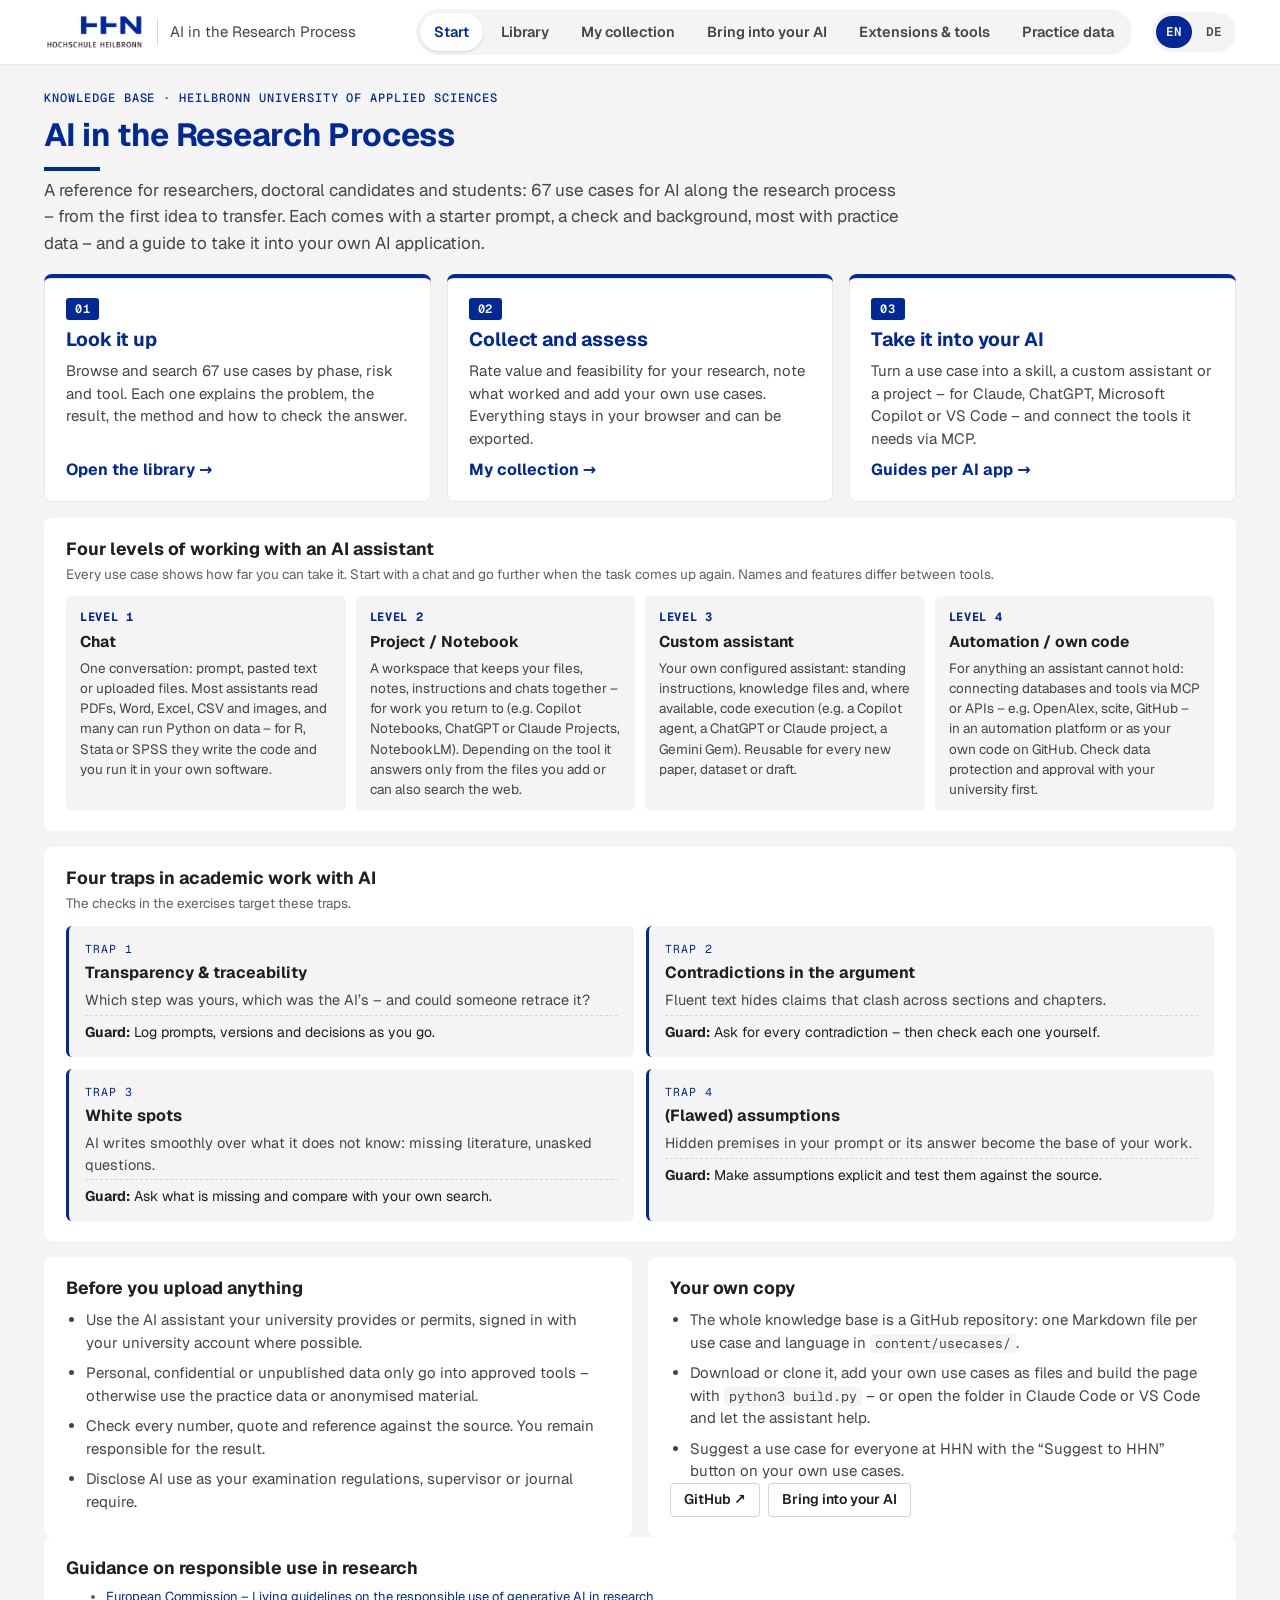
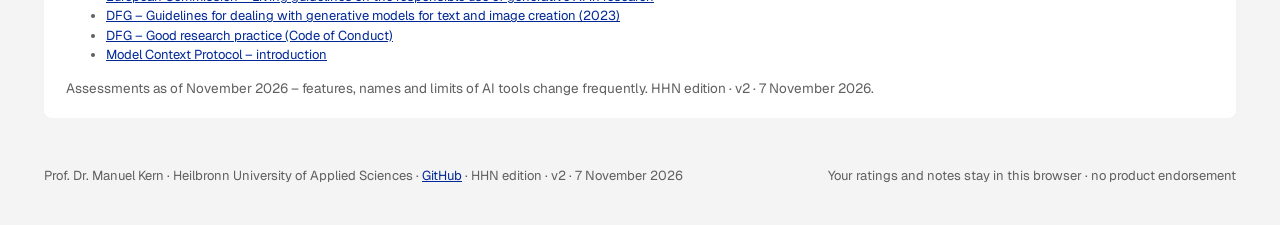
==== commit 41aedd55: "Review fixes: German texts in Sie form, skill generator, no custom GPTs - German use cases: formal S" ====
--- a/index.html
+++ b/index.html
@@ -685,7 +685,7 @@
 <div class="modal" id="modal" hidden></div>
 <div class="toast" id="toast" role="status" aria-live="polite"></div>
 
-<script>window.KB = {"version": "HHN edition · v2 · 7 November 2026", "phases": [{"id": "idee", "en": {"name": "Ideation & Research Question", "short": "Idea & Question", "q": "Which relevant, open question is worth investigating?", "goal": "Identify a research gap and formulate a precise, answerable research question.", "tasks": ["Scope the research field", "Check relevance and novelty", "Formulate the research question and objectives", "Derive hypotheses or propositions"], "limits": ["Apparent “gaps” may simply be gaps in the model’s knowledge – always verify against subject databases.", "Popularity bias: models reinforce established mainstream topics.", "Judging originality and relevance remains your task – and your supervisor’s."], "disc": ["Where do you get stuck most when narrowing down a topic?", "Under what conditions would you trust an AI-generated research question?"]}, "de": {"name": "Ideenfindung und Forschungsfrage", "short": "Idee & Frage", "q": "Welche relevante, offene Frage lohnt die Untersuchung?", "goal": "Eine Forschungslücke identifizieren und eine präzise, beantwortbare Forschungsfrage formulieren.", "tasks": ["Forschungsfeld eingrenzen", "Relevanz und Neuheit prüfen", "Forschungsfrage und Ziele formulieren", "Hypothesen oder Propositionen ableiten"], "limits": ["Scheinbare „Lücken“ können schlicht Lücken im Wissen des Modells sein – prüfen Sie stets in Fachdatenbanken.", "Popularitätsverzerrung: Modelle verstärken etablierte Mainstream-Themen.", "Die Beurteilung von Originalität und Relevanz bleibt Ihre Aufgabe – und die Ihrer Betreuungsperson."], "disc": ["Wo kommen Sie bei der Themeneingrenzung am häufigsten ins Stocken?", "Unter welchen Bedingungen würden Sie einer KI-generierten Forschungsfrage vertrauen?"]}}, {"id": "literatur", "en": {"name": "Literature Search & Review", "short": "Literature", "q": "What do we already know – and how robust is it?", "goal": "Find, understand, appraise and synthesise relevant literature into a state of the art.", "tasks": ["Choose the review type and protocol", "Develop a search strategy", "Search subject databases", "Read and understand key papers", "Screen, extract and appraise", "Synthesise findings"], "limits": ["Fabricated or misattributed references – verify every source.", "Uploading papers: publisher licences and your library’s guidance decide what may be shared with AI tools.", "Coverage gaps: paywalled content and non-English literature are often missing.", "Systematic reviews need a pre-specified, ideally registered protocol and reproducible, documented decisions, reported in line with PRISMA 2020 – document every AI step."], "disc": ["Which review step takes you the most time?", "How would you document AI steps so that your review stays reproducible?"]}, "de": {"name": "Literaturrecherche und Literaturübersicht", "short": "Literatur", "q": "Was wissen wir bereits – und wie belastbar ist es?", "goal": "Relevante Literatur finden, verstehen, bewerten und zu einem Forschungsstand zusammenführen.", "tasks": ["Art der Übersichtsarbeit und Protokoll festlegen", "Suchstrategie entwickeln", "Fachdatenbanken durchsuchen", "Zentrale Aufsätze lesen und verstehen", "Screenen, extrahieren und bewerten", "Befunde synthetisieren"], "limits": ["Erfundene oder falsch zugeordnete Literaturangaben – prüfen Sie jede Quelle.", "Hochladen von Aufsätzen: Verlagslizenzen und die Vorgaben Ihrer Bibliothek bestimmen, was mit KI-Werkzeugen geteilt werden darf.", "Abdeckungslücken: Inhalte hinter Bezahlschranken und nicht englischsprachige Literatur fehlen oft.", "Systematische Übersichtsarbeiten brauchen ein vorab festgelegtes, möglichst registriertes Protokoll und nachvollziehbare, dokumentierte Entscheidungen, berichtet nach PRISMA 2020 – dokumentieren Sie jeden KI-Schritt."], "disc": ["Welcher Schritt der Übersichtsarbeit kostet Sie am meisten Zeit?", "Wie würden Sie KI-Schritte dokumentieren, damit Ihre Übersichtsarbeit reproduzierbar bleibt?"]}}, {"id": "design", "en": {"name": "Research Design & Methodology", "short": "Design & Methods", "q": "How do we answer the question validly and ethically?", "goal": "Develop a robust design with a suitable method, sample and instruments, plus ethics approval and a data management plan.", "tasks": ["Choose method and design", "Develop instruments (questionnaire, interview guide, protocol)", "Plan the sample", "Ethics approval and data management plan", "Pre-registration where relevant"], "limits": ["Synthetic “respondents” do not validly represent real populations.", "Methodological responsibility and disciplinary conventions rest with you and your supervisory team.", "Ethics committees expect study-specific reflection – generic AI text on consent or anonymisation can be wrong."], "disc": ["Where could AI measurably improve the quality of your instruments?", "What role should synthetic data be allowed to play in your research?"]}, "de": {"name": "Forschungsdesign und Methodik", "short": "Design & Methoden", "q": "Wie beantworten wir die Frage valide und ethisch vertretbar?", "goal": "Ein belastbares Design mit passender Methode, Stichprobe und passenden Instrumenten entwickeln, dazu Ethikvotum und Datenmanagementplan.", "tasks": ["Methode und Design wählen", "Instrumente entwickeln (Fragebogen, Interviewleitfaden, Protokoll)", "Stichprobe planen", "Ethikvotum und Datenmanagementplan", "Präregistrierung, wo relevant"], "limits": ["Synthetische „Befragte“ bilden reale Populationen nicht valide ab.", "Die methodische Verantwortung und die fachlichen Konventionen liegen bei Ihnen und Ihrem Betreuungsteam.", "Ethikkommissionen erwarten studienspezifische Überlegungen – generische KI-Texte zu Einwilligung oder Anonymisierung können falsch sein."], "disc": ["Wo könnte KI die Qualität Ihrer Instrumente messbar verbessern?", "Welche Rolle sollen synthetische Daten in Ihrer Forschung spielen dürfen?"]}}, {"id": "erhebung", "en": {"name": "Data Collection", "short": "Data Collection", "q": "How do we obtain the data we need – efficiently and lawfully?", "goal": "Collect, capture and document high-quality data.", "tasks": ["Field access and recruitment", "Fieldwork (interviews, surveys, experiments, archives)", "Transcription", "Capturing unstructured sources", "Documentation"], "limits": ["Process personal and sensitive data only in approved, protected environments – and only as your ethics approval allows.", "Participant information and ethics approval must cover AI processing; clarify the legal basis with your ethics committee or data protection officer.", "Check transcription and annotation errors systematically through sampling."], "disc": ["Do you know which of your data may go into which AI tool?", "Where is your biggest manual data-capture effort?"]}, "de": {"name": "Datenerhebung", "short": "Datenerhebung", "q": "Wie gewinnen wir die benötigten Daten – effizient und rechtmäßig?", "goal": "Hochwertige Daten erheben, erfassen und dokumentieren.", "tasks": ["Feldzugang und Rekrutierung", "Feldarbeit (Interviews, Befragungen, Experimente, Archive)", "Transkription", "Unstrukturierte Quellen erfassen", "Dokumentation"], "limits": ["Verarbeiten Sie personenbezogene und sensible Daten nur in genehmigten, geschützten Umgebungen – und nur so, wie Ihr Ethikvotum es erlaubt.", "Teilnehmendeninformation und Ethikvotum müssen die KI-Verarbeitung abdecken; klären Sie die Rechtsgrundlage mit Ihrer Ethikkommission oder Ihrer bzw. Ihrem Datenschutzbeauftragten.", "Prüfen Sie Transkriptions- und Annotationsfehler systematisch per Stichprobe."], "disc": ["Wissen Sie, welche Ihrer Daten in welches KI-Werkzeug dürfen?", "Wo liegt Ihr größter manueller Erfassungsaufwand?"]}}, {"id": "analyse", "en": {"name": "Data Preparation & Analysis", "short": "Analysis", "q": "What do the data say – and how sure are we?", "goal": "Clean and analyse data and derive results transparently and reproducibly.", "tasks": ["Data cleaning", "Quantitative analysis", "Qualitative analysis", "Code, simulation and visualisation", "Robustness checks"], "limits": ["Plausible-looking but wrong code – verify results independently.", "Easier “fishing” for significance: pre-specify analysis plans.", "Reproducibility: record date, tool, prompt and the saved output; keep analyses as code."], "disc": ["Which analysis steps would you never leave to AI without checking?", "How do you keep your analysis reproducible when the tools keep changing?"]}, "de": {"name": "Datenaufbereitung und Analyse", "short": "Analyse", "q": "Was sagen die Daten – und wie sicher sind wir?", "goal": "Daten bereinigen und analysieren und Ergebnisse transparent und reproduzierbar ableiten.", "tasks": ["Datenbereinigung", "Quantitative Analyse", "Qualitative Analyse", "Code, Simulation und Visualisierung", "Robustheitsprüfungen"], "limits": ["Plausibel aussehender, aber falscher Code – überprüfen Sie Ergebnisse unabhängig.", "Leichteres „Fischen“ nach Signifikanz: legen Sie Analysepläne vorab fest.", "Reproduzierbarkeit: Halten Sie Datum, Werkzeug, Prompt und die gespeicherte Ausgabe fest; führen Sie Analysen als Code."], "disc": ["Welche Analyseschritte würden Sie nie ungeprüft der KI überlassen?", "Wie halten Sie Ihre Analyse reproduzierbar, wenn sich die Werkzeuge ständig ändern?"]}}, {"id": "publikation", "en": {"name": "Writing, Thesis & Publishing", "short": "Writing & Thesis", "q": "How do we make results verifiable and visible?", "goal": "Write the thesis and papers clearly, accurately and in line with the rules – and be able to defend every part of it.", "tasks": ["Structure and write chapters and papers", "Revise language and style", "Select a journal and format", "Submission, peer review and revision", "Viva preparation"], "limits": ["AI-drafted text must be reworked and declared – many universities restrict it in the thesis, so check the rules before drafting with AI.", "AI cannot be an author; responsibility lies with you (COPE). In a thesis, you must be able to explain and defend every passage.", "Declare AI use as your university and publisher require.", "Co-authored or third parties’ unpublished manuscripts only with their consent – never upload peer-review manuscripts."], "disc": ["How would you declare AI use in your thesis or paper?", "Where does language polishing end and substantive contribution begin?"]}, "de": {"name": "Schreiben, Abschlussarbeit und Publizieren", "short": "Schreiben", "q": "Wie machen wir Ergebnisse nachprüfbar und sichtbar?", "goal": "Abschlussarbeit und Aufsätze klar, korrekt und regelkonform schreiben – und jeden Teil davon verteidigen können.", "tasks": ["Kapitel und Aufsätze gliedern und schreiben", "Sprache und Stil überarbeiten", "Zeitschrift und Format auswählen", "Einreichung, Begutachtung und Überarbeitung", "Vorbereitung auf die Disputation"], "limits": ["KI-entworfene Texte müssen überarbeitet und deklariert werden – viele Hochschulen schränken sie in der Abschlussarbeit ein; prüfen Sie die Regeln, bevor Sie mit KI entwerfen.", "KI kann keine Autorenschaft übernehmen; die Verantwortung liegt bei Ihnen (COPE). In einer Abschlussarbeit müssen Sie jede Passage erklären und verteidigen können.", "Deklarieren Sie die KI-Nutzung so, wie Ihre Hochschule und der Verlag es verlangen.", "Unveröffentlichte Manuskripte von Koautorinnen und Koautoren oder Dritten nur mit deren Zustimmung – laden Sie niemals Manuskripte aus Begutachtungsverfahren hoch."], "disc": ["Wie würden Sie die KI-Nutzung in Ihrer Abschlussarbeit oder Ihrem Aufsatz deklarieren?", "Wo endet das sprachliche Glätten und wo beginnt der inhaltliche Beitrag?"]}}, {"id": "transfer", "en": {"name": "Knowledge Exchange & Impact", "short": "Impact", "q": "Who should know about it – and what should change?", "goal": "Communicate findings to each audience, and create and evidence societal impact.", "tasks": ["Conference talks and posters", "Science communication", "Transfer to practice and policy", "Teaching duties", "Documenting impact"], "limits": ["Simplification must not overstate findings – key messages need your expert sign-off.", "Label AI-generated images as such and check copyright and image rights.", "Marking or feedback on student work with AI is usually not permitted – check your department’s rules."], "disc": ["Which formats do you never get round to producing?", "Who checks a simplified version of your findings before it goes out?"]}, "de": {"name": "Wissensaustausch und Wirkung", "short": "Wirkung", "q": "Wer sollte davon erfahren – und was soll sich ändern?", "goal": "Befunde zielgruppengerecht vermitteln sowie gesellschaftliche Wirkung erzeugen und belegen.", "tasks": ["Konferenzvorträge und Poster", "Wissenschaftskommunikation", "Transfer in Praxis und Politik", "Lehrverpflichtungen", "Wirkung dokumentieren"], "limits": ["Vereinfachung darf Befunde nicht überhöhen – Kernbotschaften brauchen Ihre fachliche Freigabe.", "Kennzeichnen Sie KI-generierte Bilder als solche und prüfen Sie Urheber- und Bildrechte.", "Die Bewertung oder Rückmeldung zu Studierendenarbeiten mit KI ist meist nicht erlaubt – prüfen Sie die Regeln Ihrer Fakultät."], "disc": ["Welche Formate kommen bei Ihnen nie zustande?", "Wer prüft eine vereinfachte Fassung Ihrer Befunde, bevor sie hinausgeht?"]}}, {"id": "querschnitt", "cross": true, "en": {"name": "Your research toolkit: planning, supervision, data & skills", "short": "Toolkit", "q": "What helps across the whole project – thesis or doctorate?", "goal": "Plan your doctorate, work well with your supervisors, manage your data and build skills – responsibly.", "tasks": ["PhD planning and time management", "Supervision", "Annual and progress reviews", "Research data management", "Skills development", "AI declarations and integrity"], "limits": ["Your university’s AI policy and data rules decide which tools you may use – check before uploading anything.", "Use the university-provided tool with your university login rather than personal accounts.", "Keep your thesis your own: be ready to explain and defend every passage in your viva."], "disc": ["What would go into your own AI use log – and who would read it?", "Which part of your doctorate would you never hand to AI?"]}, "de": {"name": "Ihr Werkzeugkasten: Planung, Betreuung, Daten und Kompetenzen", "short": "Werkzeugkasten", "q": "Was hilft über das ganze Vorhaben hinweg – Abschlussarbeit oder Promotion?", "goal": "Ihre Promotion planen, gut mit Ihren Betreuungspersonen zusammenarbeiten, Ihre Daten verwalten und Kompetenzen aufbauen – verantwortungsvoll.", "tasks": ["Promotionsplanung und Zeitmanagement", "Betreuung", "Jahres- und Fortschrittsgespräche", "Forschungsdatenmanagement", "Kompetenzentwicklung", "KI-Erklärungen und Integrität"], "limits": ["Die KI-Richtlinie und die Datenregeln Ihrer Hochschule bestimmen, welche Werkzeuge Sie nutzen dürfen – prüfen Sie dies, bevor Sie etwas hochladen.", "Nutzen Sie das von der Hochschule bereitgestellte Werkzeug mit Ihrem Hochschul-Login statt privater Konten.", "Halten Sie Ihre Arbeit Ihre eigene: Seien Sie bereit, jede Passage in der Disputation zu erklären und zu verteidigen."], "disc": ["Was gehörte in Ihr eigenes Protokoll der KI-Nutzung – und wer würde es lesen?", "Welchen Teil Ihrer Promotion würden Sie nie an KI abgeben?"]}}], "ucs": {"en": {"analyse-0": {"meta": {"id": "analyse-0", "phase": "analyse", "order": 0, "title": "Coding assistance for statistics", "risk": 2, "mode": "Co-create", "potential": 3, "capabilities": ["generierung", "analyse"], "routes": ["files", "external", "connected"], "connect": ["JASP", "Jamovi", "GitHub (repositories)"], "tools": ["Jamovi", "JASP", "GitHub Copilot"], "repos": ["kd-stats", "lavaan"], "data": ["D7"], "practice_data": ["D7"]}, "summary": "Generate, explain, debug and document analysis code (R, Python, Stata, SPSS syntax) – from regression to structural equation models or a meta-analysis.", "sections": {"problem": "You know which model you need but lose hours on syntax, error messages and package options, and forum code rarely matches your data structure or the model's assumptions.", "result": "Commented, runnable code you can explain line by line, with the model's assumptions listed and tested, and one key estimate reproduced in a second tool.", "steps": ["Name the model, software, outcome and predictors", "Ask for commented code with assumption checks built in", "Run it (if the assistant cannot run code, run it yourself) and paste error messages back verbatim", "Reproduce one key estimate in a second tool"], "concepts": [["Ordinary least squares (OLS) assumptions", "Linear regression gives unbiased estimates if the model is linear in its parameters, no predictor is a perfect linear combination of others and the errors have mean zero given the predictors (exogeneity: no omitted variable or reverse causation drives both sides). Estimates are also efficient if errors have constant variance (homoscedasticity) and no autocorrelation; normal residuals matter for small-sample inference. Check each with residual plots, tests and subject knowledge."], ["Heteroscedasticity-consistent (robust) standard errors", "White's (1980) estimator, with small-sample variants such as HC3 (heteroscedasticity-consistent type 3), corrects standard errors when residual variance is not constant. Use it for cross-sectional data; it changes standard errors and p-values, not the coefficients."], ["Newey–West (HAC) standard errors", "Heteroscedasticity- and autocorrelation-consistent standard errors for time series, where successive residuals are correlated (Newey & West, 1987). You choose a lag length; report it as part of the method."], ["Spurious regression", "Regressing one trending time series on another – temperature on CO₂, sales on population – can give a high R² and 'significant' coefficients even when the series are unrelated (Granger & Newbold, 1974). A warning sign is an R² higher than the Durbin–Watson statistic. Model the trend, difference the series or test for cointegration before you read a coefficient as an effect."], ["Reproducible analysis script", "One script that loads the raw data, records every transformation and prints the results, with software and package versions noted (Sandve et al., 2013). You, a supervisor or an examiner can rerun it exactly."]], "refs": [{"cite": "White, H. (1980). A heteroskedasticity-consistent covariance matrix estimator and a direct test for heteroskedasticity. Econometrica, 48(4), 817–838.", "doi": "10.2307/1912934"}, {"cite": "Newey, W. K., & West, K. D. (1987). A simple, positive semi-definite, heteroskedasticity and autocorrelation consistent covariance matrix. Econometrica, 55(3), 703–708.", "doi": "10.2307/1913610"}, {"cite": "Granger, C. W. J., & Newbold, P. (1974). Spurious regressions in econometrics. Journal of Econometrics, 2(2), 111–120.", "doi": "10.1016/0304-4076(74)90034-7"}, {"cite": "Sandve, G. K., Nekrutenko, A., Taylor, J., & Hovig, E. (2013). Ten simple rules for reproducible computational research. PLoS Computational Biology, 9(10), e1003285.", "doi": "10.1371/journal.pcbi.1003285"}], "practice": {"task": "Compute annual means from a station file with codes for missing, estimated and provisional values, then fit a linear trend with ordinary and Newey–West standard errors. You learn whether the assistant applies the codes correctly, reports which years it left out (1883, 2026) and raises time-series assumptions such as autocorrelation without being told.", "prompt": "I am a postgraduate researcher learning Python for statistics. Attached is the Met Office Durham station file (from D7): a few header lines, then one row per month with yyyy, mm, tmax and tmin (°C), af, rain and sun. '---' marks a missing value, * an estimated value and 'Provisional' a row that is not yet final. Write and run commented Python code that: 1) reads the file, keeps estimated values but drops provisional rows, 2) computes the annual mean of tmax for complete calendar years only (all 12 months present), 3) prints the number of years, the first and last year and every year left out, 4) regresses annual mean tmax on year with OLS, then again with Newey–West standard errors (state the lag you choose and why), and reports the trend per decade, 5) plots the residuals against time. Explain each block in plain language, list the assumptions of this regression and say which ones the residual plot puts in doubt. Then give equivalent R code without running it (I will run it in R myself).", "check": "The model should use 145 complete years (1880–2025): 1883 drops out because December is missing, 2026 because it is incomplete and provisional. The OLS trend is about 0.11 °C per decade (coefficient of determination R² about 0.32); the coefficient is identical in both runs, only the standard error changes. Recompute the 2025 mean in Excel: 14.45 °C. The residuals run below zero in 1960–1989 and above it after 2010, so the assistant should question a straight line."}, "own": {"bring": "A public or dummy dataset as CSV and an analysis you want to run, or a short analysis script of your own that throws an error.", "steps": ["Attach the CSV and describe the analysis, naming your software.", "Ask for commented code plus a plain explanation of each step.", "For Python, ask the assistant to run it; if it cannot run code, or for other languages, run it in your own software.", "Paste any error message back and ask for a fix with an explanation."], "prompt": "I am a postgraduate researcher in [discipline] using [R, Python, Stata or SPSS]. The attached file is a [public or dummy] dataset with the variables [key variables]. I want to [analysis, e.g. run a linear regression of Y on X1 and X2 with robust standard errors]. Write commented code that loads the data, checks variable types and missing values, runs the analysis and prints the results. Then explain in plain language what each block does and which assumptions I should check. If a function or option may not exist in my version, say so. (For more complex models – for example structural equation models with lavaan or seminr, or a meta-analysis with metafor – name the package and paste a short excerpt of its documentation, so the code follows it.)", "check": "The code runs without errors and one key number, such as the sample size or a mean, matches what you get by checking the data directly.", "limit": "Some assistants cannot run code at all, and most run Python only; code in R, Stata or SPSS has to be run and checked in your own software."}, "tech": "Upload the data file (CSV or text) to your AI assistant; if it can run Python, it works on the file directly, while R, Stata or SPSS code runs in your own software. If your tool does not accept the file type, save it as .xlsx or .txt. For structural equation models or meta-analysis, paste the relevant lavaan or metafor documentation into the chat.", "levels": {"chat": "Run the starter prompt with the Durham file attached. Then, in the same chat, ask the assistant to rerun the model with a different Newey–West lag and explain why only the standard error changes.", "project": "Add the Durham station file (D7, .txt), your analysis plan as a Word file and the code and output of each chat run saved as .txt. Ask where the code departs from the plan or what changed between runs. Depending on your tool, the project or notebook may not run code, but it keeps plan, script versions and results together, so you can see weeks later why you made each choice.", "assistant": "Create a configured assistant (e.g. a Copilot agent, custom GPT, Gemini Gem or Claude project). In its standing instructions, name your discipline and software and set the rules: commented code, complete cases only, list every dropped observation, state and check assumptions, give R or Stata equivalents without running them, and never report a number without the code behind it. Switch on code execution / data analysis if your tool offers it. Starter prompt: \"Here is my dataset and model – write, run and explain the code.\" Reusable for every new dataset."}}}, "analyse-1": {"meta": {"id": "analyse-1", "phase": "analyse", "order": 1, "title": "Data cleaning", "risk": 2, "mode": "Co-create", "potential": 3, "capabilities": ["analyse"], "routes": ["files", "external"], "tools": ["Jamovi"], "repos": ["kd-eda"], "data": ["D7"], "practice_data": ["D7"]}, "summary": "Detect inconsistencies, outliers and missing values; record cleaning steps as a script.", "sections": {"problem": "Raw files arrive with missing-value codes, quality flags, provisional rows and duplicates; cleaning by hand is slow, undocumented and hard to reproduce or defend later.", "result": "A rerunnable cleaning script, a log of every decision and a tidy dataset in which missing values, flags and exclusions are explicit rather than silently dropped.", "steps": ["Upload the raw file and describe its source", "Ask for a problem profile before changing anything", "Decide each fix yourself and record why", "Compare row counts and two values before and after"], "concepts": [["Tidy data", "Wickham's (2014) structure: each variable a column, each observation a row, each type of observational unit a table. Much cleaning means reshaping messy layouts – wide year-by-month tables, header lines, units rows – into this form."], ["Missing-data mechanisms (MCAR, MAR, MNAR)", "Rubin's (1976) classification: missing completely at random, missing at random given observed variables, or missing not at random. The mechanism decides whether deleting cases, imputing or modelling the missingness is defensible."], ["Screen, diagnose, edit", "Van den Broeck et al.'s (2005) cycle: screen for anomalies, diagnose each as error, true extreme or undetermined, then correct, keep or flag it – documenting every decision. Do not delete values only because they are extreme."], ["Tukey's fences", "A convention for flagging candidate outliers: values below Q1 − 1.5 × IQR or above Q3 + 1.5 × IQR, where IQR is the interquartile range. A flag is a prompt for diagnosis, not a rule for removal."]], "refs": [{"cite": "Wickham, H. (2014). Tidy data. Journal of Statistical Software, 59(10), 1–23.", "doi": "10.18637/jss.v059.i10"}, {"cite": "Rubin, D. B. (1976). Inference and missing data. Biometrika, 63(3), 581–592.", "doi": "10.1093/biomet/63.3.581"}, {"cite": "Van den Broeck, J., Cunningham, S. A., Eeckels, R., & Herbst, K. (2005). Data cleaning: Detecting, diagnosing, and editing data abnormalities. PLoS Medicine, 2(10), e267.", "doi": "10.1371/journal.pmed.0020267"}], "practice": {"task": "Profile the Oxford station file, which mixes missing-value codes, estimate flags and provisional rows. You learn whether the assistant reports these codes before cleaning or silently converts, drops or misreads them.", "prompt": "I am preparing a dataset for analysis. The attached Met Office Oxford station text file has header lines, then one row per month with tmax and tmin (°C), af (air-frost days), rain (mm) and sun (hours). Read the header lines first and explain every code they define. Then use Python to profile the data without changing it: number of monthly rows, first and last month, and for each column the count of '---' values, the count of values flagged with *, the number of rows marked 'Provisional', and the minimum and maximum. Report this as a table: column, problem, number of rows, example values, suggested fix. Propose a tidy output with separate flag columns instead of deleting anything. Do not clean yet, and show the code so I can rerun it.", "check": "Open the file in a text editor: 2,085 monthly rows (January 1853 – September 2026), 912 missing sunshine values and nine 'Provisional' rows. The highest tmax, 28.2 °C in July 2026, is estimated and provisional."}, "own": {"bring": "A small public or dummy CSV or Excel file with some messy values, such as misspelt categories, blanks or implausible numbers.", "steps": ["Attach the file and paste the starter prompt.", "Review the issue table and decide which fixes you accept.", "Ask the assistant to apply only those fixes and show the script (Python, if it can run code).", "Ask for the cleaned file and a log of every change made."], "prompt": "I am preparing a dataset for analysis. The attached file contains [public or dummy data on topic]; each row is a [unit]. Use Python to profile it: missing values per column, inconsistent category spellings, duplicate rows, and out-of-range or implausible values (valid ranges: [e.g. age 18–99]). Report the issues as a table: column, problem, number of rows, example values, suggested fix. Do not change the data yet. Show the code you used so I can rerun it later.", "check": "Confirm two or three of the reported problems by hand in the original file, then check the cleaned file has the row count you expect."}, "tech": "Upload the CSV or text file to your AI assistant; if it can run Python, it works on the file and returns the code, which you keep and rerun in your own environment. If your tool does not accept the file type, save it as .xlsx or .txt. Keep the raw file unchanged and save the cleaned data under a new name.", "levels": {"chat": "Run the starter prompt with the Oxford file attached. Then, in the same chat, accept the fixes you agree with and ask for the cleaned file with flag columns, the script and a log of every change.", "project": "Add the raw Oxford file (D7, .txt), a short Word data dictionary with the codes from its header and your cleaning log. Ask which codes each column uses and whether the log covers all of them. For your own data, keep codebook, documentation and cleaning decisions together, so the same rules apply when you return or add a new wave.", "assistant": "In Instructions, fix the order: read the header and codebook first, profile without changing anything, report an issue table, wait for your approval, then clean with flag columns, keep the raw file untouched and return the script and a change log. Never delete rows silently. Switch on \"Create documents, charts and code\". Starter prompt: \"Profile this file and list every problem before cleaning.\" Reusable for each new data file or survey wave."}}}, "analyse-2": {"meta": {"id": "analyse-2", "phase": "analyse", "order": 2, "title": "Qualitative coding", "risk": 3, "mode": "Co-create", "potential": 3, "capabilities": ["analyse", "synthese"], "routes": ["chat", "files", "external"], "tools": ["NVivo", "MAXQDA", "Taguette"], "data": ["B2", "C3", "C4", "C5"], "practice_data": ["B2", "C3", "C4", "C5"]}, "summary": "Propose a coding frame, do first-pass coding, suggest candidate themes and verify every quote – with human validation. Check whether this fits your approach: saturation checks belong to codebook or grounded-theory approaches, and reflexive thematic analysis is critical of AI coding.", "sections": {"problem": "First-pass coding takes weeks, and alone it is hard to tell whether codes are applied consistently, whether themes are more than topic summaries, or when new data stop adding codes.", "result": "A draft coding frame with definitions and verbatim evidence that you test against your own reading – a sparring partner for coding that leaves interpretation and theme development with you.", "steps": ["Practise on published or invented texts, never participant data", "Ask for codes with definitions and verbatim quotes", "Check that every quote exists and fits its code", "Record where your reading differs and why"], "concepts": [["Braun & Clarke reflexive thematic analysis", "Six phases: familiarisation, coding, generating themes, reviewing, defining and naming, writing up (Braun & Clarke, 2006), named reflexive thematic analysis in 2019. Themes are patterns of shared meaning the researcher constructs, not topic summaries; as subjectivity is treated as a resource, AI output can only prompt your reflection."], ["Grounded theory coding", "Developed by Glaser and Strauss and later Charmaz: initial (open) coding close to the data, focused coding of the most significant codes, then theoretical coding, linked by constant comparison and memo-writing. Use it when building theory from data."], ["Codes and themes; first- and second-cycle coding", "A code labels a feature of a data segment; a theme is a broader pattern of meaning around a central concept. Saldaña distinguishes first-cycle methods (e.g. descriptive, in vivo) from second-cycle methods (e.g. pattern coding)."], ["Saturation", "Code saturation – the point at which new data add no new codes – belongs to codebook and grounded-theory approaches. Guest et al. (2006) found most codes within the first twelve interviews of a fairly homogeneous sample, not a universal rule; grounded theory speaks of theoretical saturation of categories. Braun and Clarke (2021) reject saturation for reflexive thematic analysis, where meaning is generated by the researcher, not found in the data."]], "refs": [{"cite": "Braun, V., & Clarke, V. (2006). Using thematic analysis in psychology. Qualitative Research in Psychology, 3(2), 77–101.", "doi": "10.1191/1478088706qp063oa"}, {"cite": "Braun, V., & Clarke, V. (2019). Reflecting on reflexive thematic analysis. Qualitative Research in Sport, Exercise and Health, 11(4), 589–597.", "doi": "10.1080/2159676X.2019.1628806"}, {"cite": "Braun, V., & Clarke, V. (2021). To saturate or not to saturate? Questioning data saturation as a useful concept for thematic analysis and sample-size rationales. Qualitative Research in Sport, Exercise and Health, 13(2), 201–216.", "doi": "10.1080/2159676X.2019.1704846"}, {"cite": "Glaser, B. G., & Strauss, A. L. (1967). The discovery of grounded theory: Strategies for qualitative research. Aldine.", "doi": ""}, {"cite": "Charmaz, K. (2014). Constructing grounded theory (2nd ed.). SAGE.", "doi": ""}, {"cite": "Guest, G., Bunce, A., & Johnson, L. (2006). How many interviews are enough? An experiment with data saturation and variability. Field Methods, 18(1), 59–82.", "doi": "10.1177/1525822X05279903"}, {"cite": "Saldaña, J. (2021). The coding manual for qualitative researchers (4th ed.). SAGE.", "doi": ""}], "practice": {"task": "Treat four attribution studies as documents and code how they communicate uncertainty and limitations. You learn whether the assistant quotes verbatim with correct pages, stays within the text and keeps its codes distinct.", "prompt": "I am practising qualitative document analysis. Research question: how do climate attribution studies communicate uncertainty and limitations to their readers? Attached are four PDFs: Christidis et al. (2020), Christidis et al. (2023), Zachariah et al. (2023) and Schumacher et al. (2024). Use only each paper's abstract and its discussion or conclusions section. Propose a coding frame of 5–7 codes, each with a one-line definition and one example quote. Then code each paper, giving the exact passage and page number for every code applied. Suggest how the codes might group into 2–3 candidate themes. As a code-saturation check of the kind used in codebook approaches, say whether the fourth paper still produced new codes. Point out passages that could be read in more than one way. Quote word for word and do not go beyond what the texts say.", "check": "Search every quote in the PDFs with Ctrl+F; it must appear word for word on the stated page. Note at least one code you would define differently and one passage you would code differently. The saturation question fits codebook approaches only; in reflexive thematic analysis, read the themes as prompts for your own thinking."}, "own": {"bring": "Two or three short invented interview excerpts, or quotes from an open-access qualitative paper, and your research question; never your participants' data.", "steps": ["Paste the starter prompt with your research question and the excerpts.", "Check that each code has a clear definition and a fitting example quote.", "Ask how the codes group into candidate themes; in a codebook approach, also ask whether the last excerpt still added new codes.", "Compare with your own reading and note what the assistant missed, flattened or over-interpreted."], "prompt": "I am a qualitative researcher in [discipline]. My research question is: [question]. Below are [number] short excerpts for practice. Propose a coding frame of 5–8 codes, each with a one-line definition and an example quote. Then code each excerpt, showing the exact passage for every code applied. Finally, suggest how the codes might group into 2–3 candidate themes and point out where an excerpt could be read in more than one way. [Only for codebook or grounded-theory approaches: say whether the last excerpt still produced new codes.] Do not go beyond what the text says. Excerpts: [paste text]", "check": "Every quoted passage appears word for word in the excerpts and you can name at least one code you would define differently. In reflexive thematic analysis, treat the output as a prompt for your own thinking, not as coding, and do not use saturation as a stopping rule."}, "tech": "Paste excerpts into your AI assistant or upload them as Word or PDF files. For your own project, code in dedicated QDA software and use AI only as your ethics approval and data management plan allow.", "levels": {"chat": "Run the starter prompt with the four PDFs attached. Then, in the same chat, give the assistant your revised definition of one code and ask it to recode one paper and list every quote that changed.", "project": "Add the four attribution papers (B2, C3, C4, C5) and a Word file with your research question and current coding frame. Ask for every passage that fits one code, with page numbers. For your own study, add only approved, anonymised transcripts as your ethics approval allows. The frame and material stay together as you return – you still check every quote and decision.", "assistant": "Create a configured assistant, for example \"Qualitative coding helper\" (e.g. a Copilot agent, custom GPT, Gemini Gem or Claude project). Add your coding frame as a knowledge file (if your tool does not support knowledge files, attach it in the chat). In the standing instructions, state your approach (e.g. codebook thematic analysis) and the rules: quote word for word with page or line, stay within the text, flag ambiguous passages, never invent quotes or themes. Starter prompt: \"Code this excerpt with my frame and flag every borderline passage.\" Reusable for each new document – only approved, anonymised material goes in, and you check every coded segment."}}}, "analyse-3": {"meta": {"id": "analyse-3", "phase": "analyse", "order": 3, "title": "Text as data", "risk": 3, "mode": "Delegate", "potential": 3, "capabilities": ["analyse"], "routes": ["files", "external"], "tools": ["MAXQDA", "GitHub Copilot"], "data": ["A3"], "practice_data": ["A3"]}, "summary": "Classification, sentiment analysis and topic modelling of large text corpora with language models.", "sections": {"problem": "Hundreds of open-text answers, abstracts or documents are too many to read closely, and labelling them by hand is slow and hard to keep consistent across time and coders.", "result": "First labels and topics with the code behind them, validated against a hand-coded sample, so you can judge whether automated text analysis suits your material before building a pipeline.", "steps": ["Define categories with short definitions first", "Upload the texts with an ID column", "Hand-code a sample and compare with the assistant's labels", "Rerun with other settings and compare stability"], "concepts": [["Validate, validate, validate", "Grimmer and Stewart's (2013) principle: automated text methods are neither right nor wrong in general, so every application must be checked against human judgement on your own material before you report results."], ["Precision, recall and F1", "Measures against a hand-coded gold standard: precision is the share of texts given a label that truly belong to it, recall the share of true cases that were found, F1 their harmonic mean. Report them per category."], ["Latent Dirichlet allocation (LDA)", "A probabilistic topic model treating each document as a mixture of topics and each topic as a distribution over words (Blei et al., 2003). Results depend on the number of topics, preprocessing and random seed, and need many documents."], ["Zero-shot classification with large language models", "Labelling texts from category definitions in a prompt, without training examples. Gilardi et al. (2023) found it outperformed crowd workers on several annotation tasks, but performance varies by task and model and must be checked on your data."]], "refs": [{"cite": "Grimmer, J., & Stewart, B. M. (2013). Text as data: The promise and pitfalls of automatic content analysis methods for political texts. Political Analysis, 21(3), 267–297.", "doi": "10.1093/pan/mps028"}, {"cite": "Blei, D. M., Ng, A. Y., & Jordan, M. I. (2003). Latent Dirichlet allocation. Journal of Machine Learning Research, 3, 993–1022.", "doi": ""}, {"cite": "Gilardi, F., Alizadeh, M., & Kubli, M. (2023). ChatGPT outperforms crowd workers for text-annotation tasks. Proceedings of the National Academy of Sciences, 120(30), e2305016120.", "doi": "10.1073/pnas.2305016120"}], "practice": {"task": "Run a topic model on the full text of the Forster et al. (2025) report, split into chunks, and compare the topics with its section headings. You learn whether the assistant states its preprocessing and settings, tests stability across runs and admits vague topics instead of naming them confidently.", "prompt": "I am testing topic modelling as a text-as-data method. Attached is the Forster et al. (2025) PDF, Indicators of Global Climate Change 2024, a 40-page report with numbered sections on different indicators. Using Python: 1) extract the text up to the reference list, split it into chunks of about 150 words and report the number of chunks. 2) Run an LDA topic model with 6 topics; state the preprocessing (stop words, minimum word length, minimum document frequency) and the random seed, and show the top ten words per topic. 3) For each topic, name the section heading of the report it matches best, or say that it matches none. 4) Rerun with a different seed and with 10 topics and say which topics stay stable. Show the code. If Python cannot read the PDF, say so instead of reconstructing the text.", "check": "List the section headings yourself (Sections 2–12 run from 'Greenhouse gas emissions' to 'Global mean sea-level rise') and count how many topics match one clearly. Expect only some to do so and generic words such as 'global', 'warming' or 'change' to crowd the top lists; the assistant should say so and suggest extra stop words rather than give every topic a confident name. Topics should shift between seeds."}, "own": {"bring": "A CSV of 50–200 short public texts, such as open-access abstracts or public product reviews with author names removed, plus an ID column.", "steps": ["Attach the CSV and paste the starter prompt, naming the text column.", "Read ten of the labelled texts yourself and count how many you agree with.", "Read two texts from each topic and judge whether the top words fit.", "Ask the assistant to change the number of topics and compare the results."], "prompt": "I am exploring text as data for a project on [topic]. The attached CSV has [number] texts in the column [column name]. 1) For the first 30 rows, assign a sentiment (positive, neutral or negative) or one of these categories: [categories with definitions], with a one-line reason. 2) Using Python, run a simple topic model on all rows with [5] topics and show the top ten words per topic and the code. State the method and settings used, and say where results look unstable.", "check": "You agree with at least eight of the ten labels you check by hand, and the topics still look similar when the number of topics changes slightly.", "limit": "A chat can test this on a small sample; classifying a large corpus with a language model needs a scripted pipeline outside the chat."}, "tech": "Upload a CSV or PDFs to your AI assistant; it labels the texts itself and, if it can run code, runs a topic model in Python (for example LDA with scikit-learn). If your tool does not accept the file type, save it as .xlsx or .txt. For larger corpora, run the returned code in your own Python or R environment.", "levels": {"chat": "Run the starter prompt with the Forster PDF attached. Then, in the same chat, ask the assistant to add the extra stop words it suggested, rerun with two seeds and show a table of the topics that persist.", "project": "Add the Forster report (A3), the code and topic lists from your chat runs saved as .txt and a note of your settings. Ask which passages of the report each saved topic matches, and how two runs differ. For your own corpus, add only approved, non-sensitive texts. Settings, outputs and your interpretation stay together; you judge every topic label yourself.", "assistant": "Create a configured assistant (e.g. a Copilot agent, custom GPT, Gemini Gem or Claude project). In its standing instructions, fix the method: preprocessing rules, a fixed random seed, the number of topics, a stability rerun, top-word tables, and \"call a vague topic vague\". For labelling, add category definitions and ask for a one-line reason per text. Switch on code execution / data analysis if your tool offers it. Starter prompt: \"Run the standard topic model on this corpus and report stability.\" Only approved, non-sensitive texts go in, and you check a sample of labels by hand.", "automation": "For a large corpus, use a low-code automation platform (e.g. Power Automate or n8n) to pass each new text from a cloud folder to the assistant and write its label and reason into a table – a configured assistant alone works one chat at a time. You still check a random sample. On GitHub: a Python script runs the topic model and the labelling over the whole corpus via your institution's approved AI API – only with approved, non-sensitive texts. Check data protection and approval with your university first."}}}, "analyse-4": {"meta": {"id": "analyse-4", "phase": "analyse", "order": 4, "title": "Conversational exploratory analysis", "risk": 2, "mode": "Assist", "potential": 2, "capabilities": ["analyse", "agentisch"], "routes": ["files", "external"], "tools": ["Jamovi", "JASP"], "repos": ["kd-eda"], "data": ["A1", "A2", "D3", "D4", "D9"], "practice_data": ["A1", "A2", "D3", "D4", "D9"]}, "summary": "Explore datasets in natural language (“How is … distributed?”) and surface initial patterns.", "sections": {"problem": "Before formal analysis you need to know what a dataset contains, but coding every quick question slows you down, and exploratory patterns easily turn into untested claims.", "result": "A documented first look at structure, distributions and patterns, with the code behind every number, labelled as exploratory and kept apart from the hypotheses you will test.", "steps": ["Upload the file and state source, unit and period", "Ask one plain-language question at a time", "Request the code behind every reported number", "Record patterns as questions, not findings", "Verify one result in your own software"], "concepts": [["Exploratory data analysis (EDA)", "Tukey's (1977) approach of examining data with summaries and graphics to discover structure, anomalies and questions before modelling. It generates hypotheses; it does not test them."], ["Anscombe's quartet", "Four datasets with near-identical means, variances, correlations and regression lines but very different scatterplots (Anscombe, 1973). It shows why you plot data rather than trust summary statistics alone."], ["Exploratory versus confirmatory analysis", "Patterns found while exploring cannot be confirmed with the same data. Presenting them as if predicted is HARKing – hypothesising after the results are known (Kerr, 1998). Label exploratory results and test them on new data or a preregistered analysis."], ["Reference period (baseline)", "Anomalies and indices are expressed relative to a reference period or category. Series with different baselines are comparable only after re-expressing them on a common one, which shifts their levels but not their trends."]], "refs": [{"cite": "Tukey, J. W. (1977). Exploratory data analysis. Addison-Wesley.", "doi": ""}, {"cite": "Anscombe, F. J. (1973). Graphs in statistical analysis. The American Statistician, 27(1), 17–21.", "doi": "10.1080/00031305.1973.10478966"}, {"cite": "Kerr, N. L. (1998). HARKing: Hypothesizing after the results are known. Personality and Social Psychology Review, 2(3), 196–217.", "doi": "10.1207/s15327957pspr0203_4"}], "practice": {"task": "Compare three global temperature records on a common baseline. You learn whether the assistant notices different baselines, missing-value codes and time resolutions, and whether its explanation of the remaining differences matches the papers.", "prompt": "I am exploring three global temperature datasets before any formal analysis. Attached are the HadCRUT5 monthly CSV (anomalies relative to 1961–1990), the GISTEMP CSV (the first line is a title, *** marks missing values, column J-D is the annual mean) and the ERA5 daily CSV (lines starting with # are comments; ano_91-20 is the anomaly relative to 1991–2020). First describe each file: rows, columns, time resolution, period and missing values. Then compute annual means for complete years only, re-express all three series on the 1991–2020 baseline and plot them together from 1940. Give a table of the 2024 values and the Python code used. Finally, using the attached Morice et al. (2021) and Rohde & Hausfather (2020) PDFs, explain why the series still differ, quoting the passages you rely on. Treat everything as exploratory.", "check": "After re-baselining, each series averages 0.00 over 1991–2020, and the 2024 values are close: about 0.63 °C (HadCRUT5), 0.67 °C (GISTEMP) and 0.72 °C (ERA5). Find each quoted passage in the PDFs."}, "own": {"bring": "A public dataset as CSV or Excel that you already know a little about, such as an ONS table or a file from a data repository.", "steps": ["Attach the file and paste the starter prompt with two plain-language questions.", "Ask the assistant to show the code behind every number it reports (Python, if it can run code).", "Ask a follow-up question about any pattern that surprises you.", "Verify one result yourself in Excel or your usual software."], "prompt": "I am exploring a dataset before formal analysis. The attached file contains [description: source, unit, period]. First describe its structure: number of rows and columns, variable types and missing values. Then answer: [question 1, e.g. How is income distributed?] and [question 2, e.g. Does X differ between groups of Y?]. For each answer give a summary table or chart, the Python code used, and one sentence of caution, for example about outliers or small groups. Treat all findings as exploratory, not confirmed.", "check": "The row count and one summary statistic match what you get by opening the file in Excel, and any pattern the assistant reports is visible in its chart."}, "tech": "Upload the CSV or Excel file to your AI assistant; if it can run Python (pandas, matplotlib), it returns tables, charts and code. Rerun the code or check figures in Excel, Jamovi or JASP.", "levels": {"chat": "Run the starter prompt with the three CSV files and two PDFs attached. Then, in the same chat, ask which year shows the largest gap between the series and what the papers say could explain it, with the code.", "project": "Add the HadCRUT5, GISTEMP and ERA5 files (D3, D4, D9; save them as .xlsx or .txt if your tool does not accept CSV) with the Morice and Rohde & Hausfather papers (A1, A2). Ask how each paper explains the differences you found in the chat. For your own data, add the codebook and documentation: data descriptions and source papers stay together, and answers stay consistent when you return.", "assistant": "Create a configured assistant (e.g. a Copilot agent, custom GPT, Gemini Gem or Claude project). In its standing instructions, set the exploration routine: describe structure, types and missing values first, check baselines and units, show the code behind every number, add one sentence of caution per finding and label everything exploratory. Switch on code execution / data analysis if your tool offers it. Starter prompts: \"Describe this file before we look at patterns.\" and \"How is X distributed across Y?\" Reusable for every new dataset."}}}, "analyse-5": {"meta": {"id": "analyse-5", "phase": "analyse", "order": 5, "title": "Visualisation", "risk": 1, "mode": "Co-create", "potential": 2, "capabilities": ["generierung"], "routes": ["files", "external"], "tools": ["GitHub Copilot"], "repos": ["kd-viz"], "data": ["D3"], "practice_data": ["D3"]}, "summary": "Create chart suggestions and publication-ready figures as reproducible code.", "sections": {"problem": "Default charts rarely meet journal guidelines, often hide uncertainty or use misleading colour scales, and adjusting every figure by hand for each revision is slow and unrepeatable.", "result": "A publication-ready figure produced by code you keep, with an encoding and palette chosen for accurate perception, so a revision means rerunning a script rather than redrawing.", "steps": ["State the figure's single message and audience", "Choose the encoding that makes the key comparison easiest", "Show uncertainty and use a colour-blind-safe palette", "Set size, fonts and resolution to journal rules", "Save the code next to your data"], "concepts": [["Cleveland & McGill's perceptual ranking", "People judge position on a common scale most accurately, followed by length, angle and slope, area, and finally colour and shading. Encode the comparison that matters most as position; avoid pie charts and 3D effects for precise comparisons."], ["Data-ink ratio", "Tufte's principle that most of the ink in a graphic should show data: remove heavy gridlines, frames, shadows and redundant labels, while keeping axes, units and uncertainty."], ["Perceptually uniform, colour-vision-deficiency-safe palettes", "Colour maps such as viridis or Crameri's scientific colour maps change lightness evenly and stay readable with colour-vision deficiency (Crameri et al., 2020); rainbow ('jet') maps create false boundaries and should be avoided."], ["Showing uncertainty", "Plot intervals – confidence or credible bands, error bars – together with the estimate, and state in the caption what they represent (for example a 95 % confidence interval) so readers do not over-read small differences."]], "refs": [{"cite": "Cleveland, W. S., & McGill, R. (1984). Graphical perception: Theory, experimentation, and application to the development of graphical methods. Journal of the American Statistical Association, 79(387), 531–554.", "doi": "10.1080/01621459.1984.10478080"}, {"cite": "Tufte, E. R. (2001). The visual display of quantitative information (2nd ed.). Graphics Press.", "doi": ""}, {"cite": "Rougier, N. P., Droettboom, M., & Bourne, P. E. (2014). Ten simple rules for better figures. PLoS Computational Biology, 10(9), e1003833.", "doi": "10.1371/journal.pcbi.1003833"}, {"cite": "Crameri, F., Shephard, G. E., & Heron, P. J. (2020). The misuse of colour in science communication. Nature Communications, 11, 5444.", "doi": "10.1038/s41467-020-19160-7"}], "practice": {"task": "Draw HadCRUT5 annual anomalies with their 95 % confidence band as a journal figure. You learn whether the assistant computes annual values correctly, uses the uncertainty columns, excludes the incomplete year and meets size and palette rules.", "prompt": "I need a publication-quality figure for a thesis chapter. Attached is the HadCRUT5 monthly CSV with the columns Time, Anomaly (deg C) and the lower and upper 95 % confidence limits. The figure should show how global temperature has changed since 1850 and how uncertain the early values are. Suggest two or three suitable chart types with one line on each. Then create the best one in Python (matplotlib): annual means of complete years only, the anomaly as a line and the confidence limits as a shaded band, axis labels with units and the 1961–1990 baseline, a colour-blind-safe palette, no unnecessary decoration, 17 cm wide at 300 dpi. Say whether averaging monthly confidence limits gives a valid annual interval and what you would use instead. Show the full code and a draft caption.", "check": "The last year plotted is 2025, not the incomplete 2026; 2024 is about 1.17 °C (check in Excel). Averaged monthly limits are only an approximation and wider than the Met Office's official annual series (for 1850 about −0.70 to −0.15 °C against −0.60 to −0.25 °C); the assistant should point you to that annual series for a published figure. Print the figure in greyscale to test readability."}, "own": {"bring": "A small public or dummy dataset as CSV or Excel and a rough idea of the message the figure should show.", "steps": ["Attach the data and paste the starter prompt with your message and audience.", "Choose one of the suggested chart types and ask the assistant to draw it.", "Ask for changes to labels, colours or size to meet your journal's figure guidelines.", "Save the final Python code alongside your data."], "prompt": "I need a publication-quality figure for a [journal article or thesis chapter] in [discipline]. The attached file contains [variables]. The figure should show [message, e.g. how X changed over time by group]. Suggest two or three suitable chart types with one line on each. Then create the best one in Python (matplotlib), with clear axis labels including units, a colour-blind-safe palette, no unnecessary decoration, and a size of [e.g. 17 cm wide] at 300 dpi. Show the full code so I can reproduce it.", "check": "Two or three plotted values match the data, and the figure stays readable in greyscale and at its printed size."}, "tech": "Upload the data to your AI assistant; if it can run code, it draws the figure in Python with matplotlib and returns the image and the code. If you work in R, ask for ggplot2 code and run it yourself.", "levels": {"chat": "Run the starter prompt with the HadCRUT5 CSV attached. Then, in the same chat, ask for a greyscale version and a second panel from 1950 in the same size and style.", "project": "Add the HadCRUT5 file (D3; save it as .xlsx or .txt if your tool does not accept CSV) with your journal's figure guidelines (PDF or Word) and the code of figures you have already accepted (.txt). Ask which guideline points your current figure still misses. Guidelines and figure code stay together, so every figure in the thesis follows the same rules.", "assistant": "Create a configured assistant (e.g. a Copilot agent, custom GPT, Gemini Gem or Claude project). In its standing instructions, write your house style: font and size, colour-blind-safe palette, width and resolution, axis labels with units, complete periods only, uncertainty shown where the data allow, and \"always return the full code and a draft caption\". Add the journal's figure guidelines as a knowledge file (if your tool does not support knowledge files, attach it in the chat) and switch on code execution / data analysis if your tool offers it. Starter prompt: \"Draw this data as a journal figure in my house style.\" Reusable for every chapter."}}}, "analyse-6": {"meta": {"id": "analyse-6", "phase": "analyse", "order": 6, "title": "Research software & simulation code", "risk": 2, "mode": "Co-create", "potential": 3, "capabilities": ["generierung", "analyse"], "routes": ["chat", "files", "external", "connected"], "connect": ["GitHub (repositories)"], "tools": ["GitHub Copilot"], "repos": ["awesome-copilot"], "data": ["D6"], "practice_data": ["D6"]}, "summary": "Write, refactor, test and document code for models, simulations or lab data pipelines – and check numerical results against known solutions, benchmarks and physical plausibility (units, conserved quantities, value ranges).", "sections": {"problem": "Research code grows without tests or documentation; months later you cannot tell whether a change altered a result, and others cannot run, reuse or cite your code.", "result": "Explained, refactored code with docstrings and unit tests that pin down its behaviour, including edge cases, and checks of the numbers against known solutions and physical plausibility – fewer silent errors and software you can deposit and cite.", "steps": ["Paste a short code section and state its purpose", "Check the explanation matches your intent", "Ask for unit tests, including edge cases", "Run the tests before accepting any refactoring", "Check results against a known solution or benchmark", "Add a licence, README and citation file before sharing"], "concepts": [["Unit and regression tests", "Unit tests check that a small function returns the expected output for given inputs, including edge cases such as empty, missing or extreme values; regression tests check that results do not change after refactoring. Tools: pytest, testthat; where no framework is available, plain assert statements do the same job for a few checks."], ["Good enough practices in scientific computing", "Wilson et al. (2017): decompose code into functions, eliminate duplication, use meaningful names, make dependencies explicit, provide a small test dataset, track changes with version control and deposit code in a DOI-issuing repository."], ["FAIR principles for research software (FAIR4RS)", "FAIR adapted to code (Barker et al., 2022): software is findable through a persistent identifier and metadata, accessible, interoperable through standard formats and interfaces, and reusable through a licence, documentation and provenance."], ["Floating-point arithmetic", "Computers store most decimals approximately, so results can differ in the last digits between machines or operation orders (Goldberg, 1991). Compare floats in tests with a tolerance, for example pytest.approx, never with exact equality."]], "refs": [{"cite": "Wilson, G., Bryan, J., Cranston, K., Kitzes, J., Nederbragt, L., & Teal, T. K. (2017). Good enough practices in scientific computing. PLoS Computational Biology, 13(6), e1005510.", "doi": "10.1371/journal.pcbi.1005510"}, {"cite": "Barker, M., Chue Hong, N. P., Katz, D. S., Lamprecht, A.-L., Martinez-Ortiz, C., Psomopoulos, F., Harrow, J., Castro, L. J., Gruenpeter, M., Martinez, P. A., & Honeyman, T. (2022). Introducing the FAIR Principles for research software. Scientific Data, 9, 622.", "doi": "10.1038/s41597-022-01710-x"}, {"cite": "Goldberg, D. (1991). What every computer scientist should know about floating-point arithmetic. ACM Computing Surveys, 23(1), 5–48.", "doi": "10.1145/103162.103163"}], "practice": {"task": "Have the assistant write and test a function that turns the irregular daily sea-ice record into monthly means. You learn whether its tests cover real edge cases – alternate-day sampling, the 1987–88 gap, the units row – or only the easy path.", "prompt": "I am writing Python code for a research data pipeline. Attached is the NSIDC daily Arctic sea-ice extent CSV: the second line is a units row, values were recorded every other day until mid-1987, and there is a gap around December 1987 and January 1988. 1) Write a documented function monthly_extent(df, min_days) that returns, for each month, the mean extent, the number of daily values used and a flag when there are fewer than min_days values, in which case the mean is missing. 2) Write pytest unit tests covering a normal month, a month with alternate-day data, a month inside the gap, an empty input and a floating-point comparison with a tolerance. 3) Run the tests; if pytest is not available, run the same checks as plain assert statements and say so. Then run the function on the file with min_days = 10 and show the results for 1987 and 1988. If the intended behaviour is unclear, ask rather than assume.", "check": "December 1987 has only 2 daily values and January 1988 has 19, so December must be flagged and its mean missing. Months before August 1987 should show about 15 values. Recompute one monthly mean in Excel. Plain asserts instead of pytest are fine, as long as a wrong result would make a test fail."}, "own": {"bring": "50–150 lines of your own non-confidential code, without passwords, API keys or data, or a short description of a small model you want to build.", "steps": ["Paste the starter prompt with your code, naming the language and purpose.", "Read the explanation and check it matches what you intended the code to do.", "Ask for unit tests for one function if they were not included.", "Run the tests in your own environment, or ask the assistant to run them if it can run Python; if pytest is not available there, ask for plain assert statements.", "Run one suggested plausibility check, for example a case whose answer you know."], "prompt": "I am a researcher writing [language] code for [purpose, e.g. an agent-based simulation of X]. Below is part of my own code. Please 1) explain what it does in plain language, 2) list possible bugs, edge cases and numerical issues, 3) suggest a refactored version with clear names and docstrings that keeps the behaviour the same, and 4) write unit tests in [pytest or testthat] covering normal and edge cases, and 5) suggest checks of the numerical results: a case with a known analytical solution or benchmark, consistent units, conserved quantities and plausible value ranges. If you are unsure about the intended behaviour, ask rather than assume. Code: [paste code]", "check": "The tests run, the refactored version gives the same output as your original on the same input, and you can reproduce each bug it reports. For a case with a known answer, the code reproduces it."}, "tech": "Paste code into your AI assistant; if it can run Python, it can run the tests itself. For whole projects, use a coding assistant in your editor (e.g. GitHub Copilot, Claude Code) that reads your repository. Never paste keys, passwords or confidential data.", "levels": {"chat": "Run the starter prompt with the sea-ice CSV attached. Then, in the same chat, ask the assistant to add a test that would fail if the December 1987 flag were missing, and run it (or run it yourself).", "project": "Add the sea-ice file (D6; save it as .xlsx or .txt if your tool does not accept CSV) with your function and tests saved as .txt and a short design note on the intended behaviour. Ask whether the tests cover every rule in the design note. Depending on your tool, the project or notebook may not run code, but over time it keeps the record of why the code behaves as it does.", "assistant": "Create a configured assistant (e.g. a Copilot agent, custom GPT, Gemini Gem or Claude project). In its standing instructions, set your language and rules: docstrings, unit tests for normal and edge cases (plain asserts if pytest is missing), a check against a known result or benchmark, units and value ranges stated, \"ask when behaviour is unclear\", and never include keys or passwords. Switch on code execution if your tool offers it, so it can run Python tests. Starter prompt: \"Review this function and write tests for its edge cases.\" Reusable for each new module.", "automation": "Connect GitHub (repositories) through its MCP server, so the assistant can read your repository, issues and pull requests and comment on changes – a configured assistant without connections only sees what you paste or upload. On GitHub itself: a GitHub Actions workflow runs your tests on every change, and an AI code reviewer can review your pull requests. Check data protection and approval with your university first."}}}, "analyse-7": {"meta": {"id": "analyse-7", "phase": "analyse", "order": 7, "title": "Codebook with anchor examples", "risk": 3, "mode": "Co-create", "potential": 3, "capabilities": ["analyse", "generierung"], "routes": ["chat", "files", "external"], "tools": ["MAXQDA", "NVivo", "Taguette"], "data": ["B2", "C3", "C4"], "practice_data": ["B2", "C3", "C4"]}, "summary": "Turn a category system into a codebook – definition, inclusion and exclusion rules, anchor example and rule for borderline cases – and test it on a sample passage and with a second coder.", "sections": {"problem": "Categories that seem clear in your head turn vague in use: coders disagree on borderline passages, rules scatter across memos, and agreement cannot be reported.", "result": "A codebook with definitions, inclusion, exclusion and borderline rules and anchor examples from your material, tested with a second coder and an agreement statistic you can report.", "steps": ["Give your research question and four to six categories", "Ask for definitions, inclusion, exclusion and borderline rules", "Add anchor examples quoted from your own material", "Code a sample independently with a second coder", "Compute agreement, discuss disagreements and tighten the rules"], "concepts": [["Qualitative content analysis", "A systematic, rule-guided method for categorising text (Mayring; Kuckartz & Rädiker). Categories are built deductively from theory or inductively from the material, and each is documented in a codebook with definition, coding rules and anchor examples."], ["Codebook entry", "For each category: name, definition, inclusion criteria, exclusion criteria (often pointing to a neighbouring category), a rule for borderline cases and an anchor example – a typical passage quoted verbatim from your own material. A residual category ('none of these') keeps units from being forced into a category."], ["Cohen's kappa", "Agreement between two coders corrected for chance: κ = (pₒ − pₑ) / (1 − pₑ) (Cohen, 1960). Landis and Koch's (1977) widely used but arbitrary convention: 0.41–0.60 moderate, 0.61–0.80 substantial, 0.81–1.00 almost perfect."], ["Krippendorff's alpha", "A reliability coefficient for any number of coders, missing data and nominal to ratio scales. Krippendorff's convention: α ≥ 0.800 for reliable data; 0.667 to 0.800 only for tentative conclusions."]], "refs": [{"cite": "Cohen, J. (1960). A coefficient of agreement for nominal scales. Educational and Psychological Measurement, 20(1), 37–46.", "doi": "10.1177/001316446002000104"}, {"cite": "Landis, J. R., & Koch, G. G. (1977). The measurement of observer agreement for categorical data. Biometrics, 33(1), 159–174.", "doi": "10.2307/2529310"}, {"cite": "Krippendorff, K. (2019). Content analysis: An introduction to its methodology (4th ed.). SAGE.", "doi": "10.4135/9781071878781"}, {"cite": "Mayring, P. (2014). Qualitative content analysis: Theoretical foundation, basic procedures and software solution. Klagenfurt.", "doi": ""}, {"cite": "Kuckartz, U., & Rädiker, S. (2023). Qualitative content analysis: Methods, practice and software (2nd ed.). SAGE.", "doi": ""}], "practice": {"task": "Build a codebook on how attribution studies express human influence on extremes, with anchor examples quoted from two papers, then code a third abstract with a neighbour. You learn whether the assistant invents anchors and how well two people agree using its rules.", "prompt": "I am doing a qualitative content analysis. Research question: how do climate attribution studies express human influence on extreme events? Categories: probability change (more or less likely, risk ratios); return period (how often an event recurs); intensity change (how much hotter or drier); future projection (change under further warming); uncertainty or limitation (stated caveats); none of these (for sentences that fit no category). Build a codebook: for each category except 'none of these' give the name, a definition, an inclusion rule, an exclusion rule, a borderline rule and one anchor example quoted verbatim, with page number, from the attached Christidis et al. (2020) or Christidis et al. (2023) PDF. Then code the abstract of the attached Zachariah et al. (2023) PDF sentence by sentence: category, exact quote, and whether the decision was clear, unclear or problematic. Use only direct quotes.", "check": "Find every anchor and quote in the PDFs. A neighbour codes the Zachariah abstract independently with the codebook, including 'none of these'; ask the assistant to compute Cohen's kappa from both codings and check the percentage agreement by hand. With only eleven sentences, kappa is illustrative – discuss where you disagree rather than the value."}, "own": {"bring": "Your research question, four to six categories with a one-line description each, and a short passage from an open-access paper or an invented text – never participants' data.", "steps": ["Paste your research question and categories.", "Ask for a codebook with definitions, inclusion and exclusion rules and borderline rules.", "Paste the sample passage and ask the assistant to code it with the codebook.", "Ask a colleague to code the same passage with the codebook, compare decisions and tighten the rules."], "prompt": "I am doing a qualitative content analysis (for example following Mayring or Kuckartz). Research question: [question]. Categories: [list with one-line descriptions]. Build a codebook: for each category give the name, a definition, an inclusion rule, an exclusion rule, and a rule for borderline cases. Do not invent anchor examples; write 'add anchor example from material' instead. Then code the passage below with this codebook: for each coded segment, give the category, the exact quote, whether the decision was clear, unclear or problematic, and how the codebook should change. Use only direct quotes from the passage.\n\n[paste passage]", "check": "Every quote appears word for word in the passage, no category overlaps with another, and a second person coding the same passage with the codebook reaches mostly the same decisions."}, "tech": "Paste categories and a sample passage into your AI assistant and keep the codebook in Word. Anchor examples come from your own material, which you code in QDA software such as MAXQDA or NVivo; both tools can report intercoder agreement.", "levels": {"chat": "Run the starter prompt with the three PDFs attached. Then, in the same chat, paste your neighbour's coding of the Zachariah abstract and ask for Cohen's kappa, percentage agreement and a list of every disagreement.", "project": "Add the Christidis papers (B2, C3), the Zachariah paper (C4) and your codebook as a Word file you update after each round. Ask for passages that test a borderline rule. For your own study, use only approved, anonymised material. Codebook versions, anchors and disagreement notes build up in one place; you decide every rule.", "assistant": "Create a configured assistant, for example \"Codebook coder\" (e.g. a Copilot agent, custom GPT, Gemini Gem or Claude project). Add the final codebook as a knowledge file (if your tool does not support knowledge files, attach it in the chat). In the standing instructions: code sentence by sentence, give category, exact quote and \"clear, unclear or problematic\", use \"none of these\" when nothing fits, and never invent an anchor or quote. Starter prompt: \"Code this passage with the codebook and flag every borderline decision.\" Reusable for each new batch – only approved, anonymised material goes in, and a human checks every coding."}}}, "analyse-8": {"meta": {"id": "analyse-8", "phase": "analyse", "order": 8, "title": "Interpreting & reporting results", "risk": 2, "mode": "Co-create", "potential": 3, "capabilities": ["analyse", "generierung"], "routes": ["chat", "files"], "tools": ["JASP", "Jamovi", "Statistic & Data Analyst"], "repos": ["kd-stats"], "data": ["D3", "D4"], "practice_data": ["D3", "D4"]}, "summary": "Have your own statistical output explained, check assumptions and quality criteria (e.g. reliability, model fit, validity of scales), ask which checks or analyses you may have missed, and draft an APA-style results paragraph.", "sections": {"problem": "Statistical output is full of figures whose meaning and thresholds you half remember, and turning it into a correct, complete APA results paragraph takes repeated checking.", "result": "A plain explanation of your output, assumptions and quality criteria checked against sourced conventions, a list of checks or analyses you may have missed, and a draft paragraph reporting effect sizes and intervals – usable once every number is verified.", "steps": ["Paste the output and name the analysis and software", "Ask for each figure and the source of each threshold", "Ask which checks or analyses are still missing", "Request an APA paragraph using only output numbers", "Check every number and claim against the output"], "concepts": [["APA Journal Article Reporting Standards (JARS-Quant)", "Appelbaum et al. (2018) list what quantitative results must report: sample size and missing data, each test with its statistic, degrees of freedom and exact p, effect sizes with confidence intervals, and any assumption violations."], ["p-values versus effect sizes", "The American Statistical Association statement (Wasserstein & Lazar, 2016): a p-value measures neither the probability that a hypothesis is true nor the size of an effect, and p < .05 alone should not drive conclusions."], ["Correlation, agreement and trending series", "Two series that share a trend can show a high R² and a 'significant' slope even when unrelated (spurious regression; Granger & Newbold, 1974) – a warning sign is an R² above the Durbin–Watson statistic. And a high correlation between two measures of the same quantity does not show that they agree: judge agreement from the differences, with their mean and limits of agreement (Bland & Altman, 1986)."], ["Model-fit cut-offs for structural equation models", "Hu and Bentler's (1999) conventions: comparative fit index (CFI) ≥ 0.95, root mean square error of approximation (RMSEA) ≤ 0.06, standardised root mean square residual (SRMR) ≤ 0.08. Derived from simulations, they are guidelines, not pass–fail rules."], ["Heterotrait–monotrait ratio (HTMT)", "A discriminant validity criterion, used especially in partial least squares structural equation modelling (Henseler et al., 2015). Conventional thresholds: below 0.85 for conceptually distinct constructs, below 0.90 for similar ones."], ["Reliability: Cronbach's alpha and McDonald's omega", "Alpha assumes equal factor loadings (tau-equivalence); omega does not and is often preferred (McNeish, 2018). Values of about 0.70 or higher are a common convention for research use."]], "refs": [{"cite": "Appelbaum, M., Cooper, H., Kline, R. B., Mayo-Wilson, E., Nezu, A. M., & Rao, S. M. (2018). Journal article reporting standards for quantitative research in psychology: The APA Publications and Communications Board task force report. American Psychologist, 73(1), 3–25.", "doi": "10.1037/amp0000191"}, {"cite": "Wasserstein, R. L., & Lazar, N. A. (2016). The ASA statement on p-values: Context, process, and purpose. The American Statistician, 70(2), 129–133.", "doi": "10.1080/00031305.2016.1154108"}, {"cite": "Hu, L., & Bentler, P. M. (1999). Cutoff criteria for fit indexes in covariance structure analysis: Conventional criteria versus new alternatives. Structural Equation Modeling, 6(1), 1–55.", "doi": "10.1080/10705519909540118"}, {"cite": "Granger, C. W. J., & Newbold, P. (1974). Spurious regressions in econometrics. Journal of Econometrics, 2(2), 111–120.", "doi": "10.1016/0304-4076(74)90034-7"}, {"cite": "Bland, J. M., & Altman, D. G. (1986). Statistical methods for assessing agreement between two methods of clinical measurement. The Lancet, 327(8476), 307–310.", "doi": "10.1016/S0140-6736(86)90837-8"}, {"cite": "Henseler, J., Ringle, C. M., & Sarstedt, M. (2015). A new criterion for assessing discriminant validity in variance-based structural equation modeling. Journal of the Academy of Marketing Science, 43(1), 115–135.", "doi": "10.1007/s11747-014-0403-8"}, {"cite": "McNeish, D. (2018). Thanks coefficient alpha, we'll take it from here. Psychological Methods, 23(3), 412–433.", "doi": "10.1037/met0000144"}], "practice": {"task": "Regress one global temperature record on another, then paste only the output into a new chat for interpretation. You learn whether the assistant uses only numbers from the output, spots autocorrelation and the baseline offset, and avoids reading a high coefficient of determination (R²) as agreement.", "prompt": "Chat 1 – attach the HadCRUT5 monthly CSV and the GISTEMP CSV (the first line is a title, *** marks missing values, J-D is the annual mean) and ask: 'Using Python statsmodels, compute HadCRUT5 annual means for complete years only, take the GISTEMP J-D annual means, keep the years present in both, regress the HadCRUT5 annual anomaly on the GISTEMP annual anomaly with OLS and print only the full model summary.' Chat 2 – paste the summary into a new chat and ask: 'This is OLS output: annual global temperature anomaly from HadCRUT5 (°C relative to 1961–1990) regressed on the same quantity from NASA GISTEMP (°C relative to 1951–1980), one row per year. 1) Explain each part in plain language. 2) List the assumptions, say which the output lets me check, including the Durbin–Watson statistic, and name the source of each threshold. 3) Draft an APA 7 results paragraph using only numbers in the output, without recomputing or rounding differently. 4) Does the high coefficient of determination (R²) show that the two records agree? Say what this regression cannot show and which analysis would.'", "check": "Every number in the paragraph appears in the summary (n = 146 years, coefficient of determination R² = 0.987, Durbin–Watson about 0.39). The assistant should say that the low Durbin–Watson signals autocorrelated residuals, so standard errors are too small; that the intercept of about −0.09 °C mainly reflects the different baselines; and that the shared warming trend inflates R². Agreement is judged from the yearly differences (Bland–Altman), not from R²."}, "own": {"bring": "Output from an analysis you ran on public or dummy data (for example a regression table, a reliability or factor analysis, or a model-fit summary), copied as text.", "steps": ["Paste the output and say which analysis and software produced it.", "Ask for each number to be explained and the assumptions and quality criteria to be checked.", "Ask which checks or analyses you may have missed, and decide which ones you need.", "Ask for an APA-style results paragraph using only the numbers in the output.", "Check every number in the paragraph against the output."], "prompt": "I am a postgraduate researcher in [discipline]. Below is the output of a [analysis] I ran in [software] on [public or dummy] data, with [n] cases. 1) Explain each part of the output in plain language. 2) List the assumptions and quality criteria I should check for this analysis (for example normality, multicollinearity, reliability such as Cronbach's alpha or omega, model fit such as CFI, RMSEA and SRMR, or for PLS-SEM AVE and HTMT), say which ones the output shows and whether they meet common thresholds, and name the source of each threshold. 3) List checks or analyses I may have missed for this question and design (for example robustness checks, alternative models, sensitivity or subgroup analyses) and say briefly why each matters. 4) Draft a results paragraph in APA 7 style using only numbers from the output. Do not round differently, recompute or add numbers that are not in the output; mark anything you are unsure about.\n\n[paste output]", "check": "Every number in the paragraph appears in the output, and the thresholds named match a methods textbook or the guidance your field uses. Each suggested extra analysis fits your research question; you decide which ones to run.", "limit": "The assistant interprets what you paste; it cannot see your data or the code that produced the output, so check that the analysis itself was the right one."}, "tech": "Paste the output as text into your AI assistant, or upload the output file. Check every threshold the assistant names against the methods source it cites before you rely on it.", "levels": {"chat": "Run the two-chat starter prompt. Then, in the second chat, ask which analysis would test agreement between the two records and what you would report from it.", "project": "Add the saved model summary (.txt), your analysis plan and a methods text you trust for thresholds (PDF). Ask the project or notebook to check the interpretation against that methods text only (depending on your tool, it may also draw on other knowledge – say so in your instruction). As you add more output, results, thresholds and drafted paragraphs stay consistent across chapters.", "assistant": "Create a configured assistant (e.g. a Copilot agent, custom GPT, Gemini Gem or Claude project). In its standing instructions, set the rules: explain each part of the output, list the assumptions and say which the output lets you check, name the source of every threshold, use only numbers from the output without recomputing or rounding, and say what the analysis cannot show. Add your field's reporting guide as a knowledge file; no code needed. Starter prompt: \"Interpret this output and draft an APA 7 results paragraph.\" Reusable for every analysis you run."}}}, "design-0": {"meta": {"id": "design-0", "phase": "design", "order": 0, "title": "Methods advice", "risk": 2, "mode": "Co-create", "potential": 2, "capabilities": ["generierung", "synthese"], "routes": ["chat", "files"], "tools": ["Statistik GPT"], "data": ["D3", "D5", "A3"], "practice_data": ["D3", "D5"], "practice_ref": ["A3"]}, "summary": "Compare design alternatives with their pros and cons, plan experiments (conditions, variables, controls) – including designs that need fewer runs, such as factorial or response-surface designs – and work systematically through threats to validity.", "sections": {"problem": "Designs often follow the first idea or your field's habit; alternative designs and threats to validity or trustworthiness surface late – in a viva or a reviewer's report.", "result": "A comparison of three designs and a list of threats, sorted by validity type (statistical conclusion, internal, construct, external), each with a mitigation specific to your study – and, for experiments, a design that needs fewer runs. A better-justified methods chapter.", "steps": ["State your question, planned design and unit of analysis", "Ask for two realistic alternative designs in a comparison table", "Ask for threats sorted by the four validity types", "For an experiment, ask for a design with fewer runs", "For interpretive designs, ask for trustworthiness criteria instead", "Check the threats against your methods textbook or supervisor"], "concepts": [["Validity typology (Shadish, Cook & Campbell)", "Four types: statistical conclusion validity (is the covariation real?), internal validity (is it causal?), construct validity (do measures and treatments represent the concepts?) and external validity (does it generalise?). Use it to sort threats systematically in quantitative designs."], ["Threats to internal validity", "The classic list: history, maturation, testing, instrumentation, regression to the mean, selection, attrition and their interactions. Randomisation, control groups and pre-measures each remove different threats; say which threat each design choice addresses."], ["Experimental, quasi-experimental and observational designs", "Experiments manipulate an independent variable and randomise allocation; quasi-experiments manipulate or exploit change without randomisation (e.g. interrupted time series, non-equivalent groups); observational designs only measure. Causal claims need increasingly explicit handling of confounding along this order."], ["Trustworthiness (Lincoln & Guba)", "Qualitative counterpart to validity: credibility (e.g. member checking, triangulation), transferability (thick description), dependability (audit trail) and confirmability (reflexivity, traceable decisions). Use these criteria rather than validity language when your design is interpretive."], ["Mixed-methods designs (Creswell & Plano Clark)", "Core designs: convergent (both strands in parallel, then merged), explanatory sequential (quantitative first, qualitative to explain) and exploratory sequential (qualitative first, then quantitative to test or build an instrument). Name the point of integration explicitly."]], "refs": [{"cite": "Shadish, W. R., Cook, T. D., & Campbell, D. T. (2002). Experimental and quasi-experimental designs for generalized causal inference. Houghton Mifflin.", "doi": ""}, {"cite": "Lincoln, Y. S., & Guba, E. G. (1985). Naturalistic inquiry. Sage.", "doi": ""}, {"cite": "Creswell, J. W., & Plano Clark, V. L. (2018). Designing and conducting mixed methods research (3rd ed.). Sage.", "doi": ""}], "practice": {"task": "You propose a deliberately simple design – regressing annual global temperature on CO₂ – and ask your AI assistant for alternatives and validity threats, without running the regression. You learn whether it spots spurious correlation between trending series and omitted forcings, or returns a generic textbook list.", "prompt": "I am testing a research design on climate data. Research question: how much of the global warming since 1959 is associated with rising atmospheric CO₂? Planned design: an ordinary least squares regression of annual mean global temperature anomaly (the attached HadCRUT5 monthly CSV) on annual mean CO₂ concentration (the attached NOAA Mauna Loa CO₂ CSV), 1959–2024. Compare this design with two realistic alternatives in a table: design, what it can answer, main strengths, main weaknesses, data needed. Then list the main threats to validity of my planned design, sorted into statistical conclusion, internal, construct and external validity, each with a concrete mitigation. Refer to features of the attached files where relevant, such as baselines, measurement sites and missing-value codes. Do not run the regression; I want a critique of the design, not results. Be specific to this study rather than generic, and keep it under 450 words.", "check": "Keep Forster et al. (2025) open, but do not attach it: its Section 8, 'Human contribution to surface temperature change', combines three attribution methods using all forcings, not CO₂ alone. Did the assistant name omitted forcings such as aerosols, the risk of spurious correlation between two trending series, autocorrelation, and the Maunakea measurements in the CO₂ file (December 2022 to July 2023)?"}, "own": {"bring": "Your research question and your planned design in two or three sentences.", "steps": ["Paste your research question and planned design.", "Ask for a comparison of three design alternatives in a table.", "Ask for the main threats to validity of your preferred design, with mitigations – and, for an experiment, a plan of conditions, variables and controls that needs as few runs as possible.", "Compare the threats with what your methods textbook or supervisor would name."], "prompt": "I am a postgraduate researcher in [discipline]. My research question is: [question]. My planned design is: [design]. Compare it with two realistic alternatives in a table: design, what it can answer, main strengths, main weaknesses, practical demands (time, access, data). Then, for my planned design, list the main threats to validity (or, for qualitative work, to trustworthiness), each with a concrete way to reduce it. If my design is an experiment, add a short plan: conditions, independent and dependent variables, controls and randomisation, and suggest a design of experiments (for example a fractional factorial or response-surface design) that gives the information I need with fewer runs, stating which effects it cannot separate. Be specific to my study rather than generic. Keep it under 450 words.", "check": "The threats named include those you already know about from your methods training, and each one is specific to your study rather than a textbook list. For a reduced experimental design, the effects it cannot separate are named and you can live with them."}, "tech": "Paste your question and design into your AI assistant (e.g. Copilot, ChatGPT, Claude or Gemini); no data are needed. Alternatively upload a non-sensitive draft of your methods section. In the practice exercise, attach the HadCRUT5 and Mauna Loa CO₂ files so the assistant can refer to their properties.", "levels": {"chat": "Run the starter prompt with your question and design, or with the HadCRUT5 and Mauna Loa CO₂ files. In the same chat, ask which single change to the design would remove the most serious threat, and what it would cost in data or time.", "project": "Add your proposal draft, two or three key methods papers from your field and your supervisor's comments – for the practice version, A3 plus D3 and D5 (save the CSVs as .xlsx first). Ask which threats the methods papers raise that your design does not address. The critique stays next to its sources, so you can come back after every revision.", "assistant": "Call it 'Design critic'. Instructions: compare the design with two realistic alternatives in a fixed table, sort threats by the four validity types (or trustworthiness criteria for interpretive work), give one study-specific mitigation each, never run analyses or invent sources. Knowledge: your department's methods guidance, if you may share it. Starter prompt: 'Critique this design: [question, design, unit of analysis]'. Reusable for every new study or chapter revision."}}}, "design-1": {"meta": {"id": "design-1", "phase": "design", "order": 1, "title": "Instrument development", "risk": 2, "mode": "Co-create", "potential": 3, "capabilities": ["generierung"], "routes": ["chat", "files"]}, "summary": "Draft items, interview guides and response scales; check for clarity and for double-barrelled or leading questions, and map every item to your research questions – also across survey and interview in mixed methods.", "sections": {"problem": "Draft items often hide double-barrelled, leading or ambiguous wording, and some research questions or facets of the construct end up with no item – usually noticed only after data collection.", "result": "Revised items with each problem named, an item-to-construct matrix that exposes gaps, and a response-scale proposal you then check against validated instruments and expert relevance ratings.", "steps": ["Define the construct, its facets, target group and research questions", "Paste draft items and ask for a problem table", "Ask for revised wording and an item-to-construct matrix", "Search published sources for validated scales before writing new items", "Ask a few experts to rate each item's relevance"], "concepts": [["Construct definition and content validity", "Define the construct and its facets before writing items. Content validity is the degree to which items cover every facet and nothing else; an item-to-construct (blueprint) matrix shows gaps and over-represented facets, in surveys and interview guides alike."], ["Item-writing rules", "Avoid double-barrelled items (two questions in one), leading or loaded wording, double negatives, vague quantifiers such as 'often', jargon and unwarranted assumptions. Each item asks one thing, in the respondents' language, and fits its response scale."], ["Four-stage response model (Tourangeau)", "Answering involves comprehension, retrieval, judgement and response mapping. Diagnose each faulty item by stage: unclear terms fail comprehension, long recall periods fail retrieval, mismatched options fail response mapping."], ["Likert-type rating scales", "Ordered agreement or frequency categories, commonly five or seven points, with consistent direction and labelled endpoints or all points labelled. Decide deliberately on a midpoint and a 'don't know' option; reliable scale scores need several items per facet."], ["Content validity index (CVI)", "Experts rate each item's relevance on a four-point scale; the item-level CVI (I-CVI) is the share rating 3 or 4. Lynn (1986) set the minimum agreement by panel size; Polit, Beck and Owen (2007) recommend an I-CVI of at least 0.78."]], "refs": [{"cite": "DeVellis, R. F. (2017). Scale development: Theory and applications (4th ed.). Sage.", "doi": ""}, {"cite": "Tourangeau, R., Rips, L. J., & Rasinski, K. (2000). The psychology of survey response. Cambridge University Press.", "doi": ""}, {"cite": "Polit, D. F., & Beck, C. T. (2006). The content validity index: Are you sure you know what's being reported? Critique and recommendations. Research in Nursing & Health, 29(5), 489–497.", "doi": "10.1002/nur.20147"}, {"cite": "Lynn, M. R. (1986). Determination and quantification of content validity. Nursing Research, 35(6), 382–386.", "doi": "10.1097/00006199-198611000-00017"}, {"cite": "Polit, D. F., Beck, C. T., & Owen, S. V. (2007). Is the CVI an acceptable indicator of content validity? Appraisal and recommendations. Research in Nursing & Health, 30(4), 459–467.", "doi": "10.1002/nur.20199"}], "own": {"bring": "Five to eight draft survey items or interview questions of your own, on a non-sensitive topic.", "steps": ["Paste your draft items and describe the construct and target group.", "Ask the assistant to flag double-barrelled, leading, ambiguous or jargon-heavy items.", "Ask for revised wording and a suitable response scale.", "Check that each revision still measures your intended construct and every research question is covered."], "prompt": "I am developing a [survey or interview guide] on [construct] for [target group]. Review the draft items below. Show a table: item number, original wording, problem (double-barrelled, leading, ambiguous, jargon, mismatch with response scale, or none), revised wording. Keep the meaning and the construct unchanged. Add a column mapping each item to the research question or construct it serves, and flag research questions that no item covers. Then suggest a suitable response scale and say whether a validated scale for this construct might already exist; if you are not sure, say so; do not invent sources.\n\n[paste items]", "check": "Each flagged problem is real when you re-read the original item, and each revised item still asks about the construct you intended."}, "tech": "Paste the items into your AI assistant (e.g. Copilot, ChatGPT, Claude or Gemini), or upload your draft questionnaire or interview guide as a Word file; ask for the review as a table to copy into Word or Excel. Check suggested validated scales in the published sources yourself.", "levels": {"chat": "Run the starter prompt with your draft items. In the same chat, paste your revised items and ask for the same check and construct map again, so you see whether the fixes created new problems or gaps.", "project": "Collect your research questions, construct definitions, questionnaire and interview guide drafts, and papers that report validated scales for your constructs. Ask which construct or research question no item covers, across survey and interview. The notebook keeps every version, so the item-to-construct matrix stays consistent as the instrument grows.", "assistant": "Call it 'Item reviewer'. Instructions: the problem types (double-barrelled, leading, ambiguous, jargon, scale mismatch), the table format, 'keep meaning and construct unchanged' and 'never invent validated scales or sources'. Knowledge: your construct definitions and research questions. Starter prompts: 'Review these items: [paste]' and 'Map these items to my constructs'. Reusable for every new draft and shareable with co-authors."}}}, "design-2": {"meta": {"id": "design-2", "phase": "design", "order": 2, "title": "Pre-testing with synthetic personas", "risk": 2, "mode": "Assist", "potential": 2, "capabilities": ["generierung", "analyse"], "routes": ["chat"]}, "summary": "Test instruments with simulated respondents for comprehension issues – as a supplement to real pre-tests, never a replacement.", "sections": {"problem": "Cognitive pre-tests with real respondents are slow to arrange, so obvious comprehension problems often reach the pilot and use up scarce participants.", "result": "A list of hypothesised misreadings per item, sorted by response stage, that sharpens the probes for your real cognitive interviews. Simulated answers are not data and must never be reported as a pre-test.", "steps": ["Describe your target population and how it varies", "Ask for four simulated respondents thinking aloud per item", "Sort problems into comprehension, retrieval, judgement and response", "Turn each issue into a probe for real cognitive interviews", "Report only the real pre-test and declare AI-assisted preparation"], "concepts": [["Cognitive interviewing (Willis)", "Pre-testing method in which real respondents answer draft items while thinking aloud or answering verbal probes such as 'What does this term mean to you?'. It runs in small iterative rounds, often 5–15 interviews each. Personas can only prepare it."], ["Think-aloud versus verbal probing", "Think-aloud asks respondents to voice their reasoning unprompted; verbal probing uses scripted or spontaneous follow-ups (comprehension, paraphrase, confidence, recall probes). Probing is easier to standardise and suits most survey pre-tests."], ["Four-stage response model (Tourangeau)", "Comprehension, retrieval, judgement and response mapping. Coding each suspected problem by stage tells you what to probe and how to fix it, whether the problem came from a persona or a real respondent."], ["Synthetic respondents ('silicon samples')", "Language-model personas conditioned on demographic descriptions. Argyle et al. (2023) report correspondence with some human response patterns; other studies find reduced variance and stereotyped answers. Persona output is not evidence about your population."]], "refs": [{"cite": "Willis, G. B. (2005). Cognitive interviewing: A tool for improving questionnaire design. Sage.", "doi": ""}, {"cite": "Tourangeau, R., Rips, L. J., & Rasinski, K. (2000). The psychology of survey response. Cambridge University Press.", "doi": ""}, {"cite": "Argyle, L. P., Busby, E. C., Fulda, N., Gubler, J. R., Rytting, C., & Wingate, D. (2023). Out of one, many: Using language models to simulate human samples. Political Analysis, 31(3), 337–351.", "doi": "10.1017/pan.2023.2"}], "own": {"bring": "Five to eight draft survey items on a non-sensitive topic and a short description of your target population.", "steps": ["Paste your items and describe the target population.", "Ask the assistant to simulate four varied respondents thinking aloud about each item.", "Ask for a summary of comprehension problems by item.", "Decide which issues to test in a real cognitive pre-test."], "prompt": "I am preparing a pre-test of a questionnaire on [topic] for [population]. Simulate four varied respondents from this population (differing in age, background and reading level). For each, think aloud briefly about each item below: how they understand it and where they hesitate or misread it. Then give a table: item number, comprehension problem, how many personas had it, suggested fix. These are simulated respondents to prepare a real pre-test, not data.\n\n[paste items]", "check": "Each flagged problem points to actual wording in your item; treat the personas as the model's assumptions, not real people, and never report them as pre-test data or use them instead of a real pre-test."}, "tech": "Paste the items into your AI assistant (e.g. Copilot, ChatGPT, Claude or Gemini) and ask it to role-play varied respondents; treat the output as hypotheses for probes, never as data. Do not report it as a pre-test, and declare AI-assisted preparation where your institution requires it.", "levels": {"chat": "Run the starter prompt with your items and target population. In the same chat, ask which three items most need a probe in your real cognitive interviews, and draft that probe for each.", "project": "Add your questionnaire draft, the population description, your cognitive interview protocol and, later, your notes from the real pre-tests. Ask where the simulated misreadings matched or missed what real respondents did. Kept side by side, this shows over time how far persona tests help for your population.", "assistant": "Call it 'Pre-test planner'. Instructions: simulate four varied personas, sort misreadings by response stage (comprehension, retrieval, judgement, response), give a table with suggested probes, and label every output 'simulated – not data, not a pre-test'. Knowledge: a short description of your population. Starter prompt: 'Pre-test these items for [population]: [paste]'. Reusable for every revised version before each real pre-test round."}}}, "design-3": {"meta": {"id": "design-3", "phase": "design", "order": 3, "title": "Sample size & power analysis", "risk": 2, "mode": "Assist", "potential": 2, "capabilities": ["analyse"], "routes": ["chat", "files", "external"], "tools": ["Jamovi"], "repos": ["kd-power"], "data": ["D2"], "practice_data": ["D2"]}, "summary": "Generate calculations as traceable code – the assistant writes Python and, if your tool can run code, runs it; for R it writes code for you to run – and make assumptions explicit.", "sections": {"problem": "Sample sizes are often calculated once in a web calculator with the assumptions unrecorded – hard to justify to an ethics committee or examiner, and silent about clustering or dependence.", "result": "Rerunnable code, a curve of required sample size across plausible effect sizes and an explicit list of assumptions – an a priori power analysis you can defend and update when estimates change.", "steps": ["Name the test, smallest effect size of interest, alpha and power", "Justify the effect size from prior studies or practical relevance", "Ask the assistant to write and run the calculation in Python – if it cannot run code, run it yourself", "Request a curve of sample size across effect sizes", "Cross-check one value in G*Power or a published table"], "concepts": [["A priori power analysis", "For a given test, effect size, alpha (Type I error rate, conventionally 0.05), power (1 – beta, conventionally 0.80) and sample size are linked: fix three, solve for the fourth. Plan it before data collection; post hoc power adds nothing."], ["Cohen's d and its benchmarks", "Standardised mean difference: the difference in means divided by the pooled standard deviation. Cohen's 0.2, 0.5 and 0.8 ('small', 'medium', 'large') are rough conventions; prefer effect sizes from prior studies or your field."], ["Sample size justification and the smallest effect size of interest", "Lakens (2022) distinguishes justifications: whole population, resource constraints, accuracy, a priori power analysis, heuristics, or none. For a power analysis, base it on the smallest effect that would matter theoretically or practically, and say which justification you use."], ["Independence and effective sample size", "Standard formulas assume independent observations. Clustering (e.g. pupils in classes) inflates variance by the design effect, 1 + (m – 1) × ICC; autocorrelation in time series likewise reduces the effective sample size."]], "refs": [{"cite": "Cohen, J. (1988). Statistical power analysis for the behavioral sciences (2nd ed.). Lawrence Erlbaum.", "doi": ""}, {"cite": "Faul, F., Erdfelder, E., Lang, A.-G., & Buchner, A. (2007). G*Power 3: A flexible statistical power analysis program for the social, behavioral, and biomedical sciences. Behavior Research Methods, 39(2), 175–191.", "doi": "10.3758/BF03193146"}, {"cite": "Lakens, D. (2022). Sample size justification. Collabra: Psychology, 8(1), 33267.", "doi": "10.1525/collabra.33267"}], "practice": {"task": "You estimate an effect size from real data – Central England annual means, 1961–1990 versus 1991–2020 – and let your AI assistant run the power analysis. You learn whether it parses the file correctly and flags that consecutive years are not independent.", "prompt": "Attached is the Central England Temperature monthly file (meantemp_monthly_totals). Write and run Python code that: 1) reads the file, skipping the header lines, and treats -99.9 as missing; 2) takes the Annual column for 1961–1990 and for 1991–2020 and reports each period's mean and standard deviation; 3) computes Cohen's d with the pooled standard deviation; 4) uses statsmodels to calculate the number of years per period needed for power 0.80, alpha 0.05, two-sided independent-samples t-test, for that d and for d = 0.5; 5) plots required sample size for d from 0.2 to 1.6. Show the code and the results. Then list every assumption of the calculation and say which ones annual temperature data violate.", "check": "Recompute both means from the Annual column in Excel: about 9.46 °C (1961–1990) and 10.27 °C (1991–2020). For d = 0.5, about 64 per group matches G*Power. Did the assistant mention autocorrelation and trend?"}, "own": {"bring": "Your planned statistical test (for example a two-group comparison) and an expected effect size from a previous study.", "steps": ["Describe your planned test, effect size, alpha and desired power.", "Ask the assistant to write and run Python code for the power analysis (if it cannot run code, run it yourself).", "Ask for a chart of required sample size across a range of effect sizes.", "Check the result against G*Power or a published power table."], "prompt": "I am planning a study in [discipline] using [statistical test, e.g. independent-samples t-test]. Write and run Python code (for example with statsmodels) to calculate the required sample size for effect size [value, e.g. Cohen's d = 0.5], alpha 0.05, power 0.80, two-sided. Show the code, the result, and a chart of sample size for effect sizes from 0.2 to 0.8. List every assumption the calculation makes, and explain the result in two plain sentences.", "check": "Run a known case: for d = 0.5, alpha 0.05, power 0.80, two-sided t-test, the result should be about 64 per group, matching G*Power."}, "tech": "Describe the test and parameters to your AI assistant, or attach pilot or archival data. It writes Python (statsmodels) and – if your tool can run code – runs it and returns code, result and chart; otherwise run the code yourself. Keep the code, rerun it yourself and cross-check in G*Power or Jamovi.", "levels": {"chat": "Run the starter prompt with the Central England monthly file, or with your own test and effect size. In the same chat, ask for the calculation again across the range of effect sizes you find plausible, and for all the code in one block you can rerun.", "project": "Add the pilot data or earlier studies your effect size comes from (D2 works as .txt), your analysis plan and the code and results from the chat. Ask which effect sizes the sources support and which assumptions your plan violates. Depending on your tool, the project does not run code; it keeps assumptions, sources and results together for when the estimates change.", "assistant": "Call it 'Power analyst' and switch on code execution / data analysis if your tool offers it. Instructions: always write and run Python with statsmodels, show the code, plot sample size across effect sizes, list every assumption and which ones your data may violate, and run a known benchmark (d = 0.5 gives about 64 per group). Starter prompt: 'Power analysis for [test], effect size [value] from [source]'. Reusable for every study or grant."}}}, "design-4": {"meta": {"id": "design-4", "phase": "design", "order": 4, "title": "Ethics application & data management plan", "risk": 2, "mode": "Co-create", "potential": 3, "capabilities": ["generierung"], "routes": ["chat", "files"], "data": ["D3", "D5", "D7"], "practice_data": ["D3", "D5", "D7"]}, "summary": "Structure drafts along your institution’s templates – the study-specific reasoning on consent, risks and anonymisation must be your own.", "sections": {"problem": "Ethics forms and data management plans are long and unfamiliar; you lose time working out what each section expects before you can reason about consent, risk, data protection and reuse.", "result": "A skeleton under every heading with reviewers' expectations and the questions you must answer – so your time goes into the study-specific reasoning on consent, risk and anonymisation, which stays yours.", "steps": ["Paste the template headings and a short study summary", "Ask for expectations and guiding questions per heading", "Write consent, risk and anonymisation reasoning yourself", "Check data handling against FAIR and data minimisation", "Check each section against official guidance and your ethics office"], "concepts": [["Core principles of ethics review", "Committees look for valid informed consent (information, capacity, voluntariness, right to withdraw), risk of harm proportionate to benefit, confidentiality, and extra care for vulnerable groups. The study-specific reasoning on each must be your own."], ["DCC checklist for a data management plan", "The Digital Curation Centre groups DMP questions into administrative data, data collection, documentation and metadata, ethics and legal compliance, storage and backup, selection and preservation, data sharing, and responsibilities and resources. Many institutional templates use similar headings."], ["FAIR principles", "Data and metadata should be Findable (persistent identifier, rich metadata), Accessible (retrievable by a standard protocol), Interoperable (shared formats and vocabularies) and Reusable (clear licence, provenance, community standards). FAIR does not mean open."], ["Data minimisation, pseudonymisation and anonymisation", "Under UK GDPR you collect only the personal data you need. Pseudonymised data (identifiers replaced, key kept) remain personal data; only data that can no longer identify anyone are anonymous. State which you will hold, and when."]], "refs": [{"cite": "Wilkinson, M. D., Dumontier, M., Aalbersberg, I. J., et al. (2016). The FAIR Guiding Principles for scientific data management and stewardship. Scientific Data, 3, 160018.", "doi": "10.1038/sdata.2016.18"}, {"cite": "Michener, W. K. (2015). Ten simple rules for creating a good data management plan. PLOS Computational Biology, 11(10), e1004525.", "doi": "10.1371/journal.pcbi.1004525"}, {"cite": "Corti, L., Van den Eynden, V., Bishop, L., & Woollard, M. (2014). Managing and sharing research data: A guide to good practice. Sage.", "doi": ""}], "practice": {"task": "You draft a data management plan for a project that reuses three open datasets. You learn whether the assistant takes licence and citation terms from the files or invents them, and whether it notices provisional, estimated and relocated measurements.", "prompt": "I am drafting a data management plan for a postgraduate project that reuses three open datasets, attached: the HadCRUT5 monthly CSV, the NOAA Mauna Loa CO₂ CSV and the Met Office Oxford station file. No human participants are involved. Use these headings: data collection; documentation and metadata; ethics and legal compliance; storage and backup; selection and preservation; data sharing; responsibilities. For each heading give what reviewers usually expect, the questions I must answer myself, and a short skeleton with [placeholders]. Take licence, citation and data-quality information only from the file headers and quote it; where a file states no licence, write 'not stated in file – check provider'. Note how I should record versions, provisional or estimated values and changes of measurement site. Do not state institutional rules or legal requirements unless you are sure.", "check": "The NOAA header requests citation and mentions possible co-authorship and the Maunakea site; the Oxford file marks estimated values with * and 'Provisional' rows; the HadCRUT5 CSV states no licence, so any licence the assistant names needs a source."}, "own": {"bring": "The section headings of your institution's ethics form or a public data management plan template, plus a short fictional or non-sensitive study summary.", "steps": ["Paste the template headings and your short study summary.", "Ask for a skeleton draft under each heading with guiding questions.", "Ask it to leave consent, risk and anonymisation reasoning as prompts for you.", "Compare each section with the official template guidance."], "prompt": "I am preparing a [ethics application or data management plan] for a study on [topic]. The template headings are: [headings]. My study in brief: [summary]. For each heading, give: what reviewers usually expect, the questions I must answer myself, and a short skeleton with [placeholders]. Do not write study-specific reasoning on consent, risks or anonymisation; leave clear prompts for me instead. Do not state institutional rules or legal requirements unless you are sure; if you are not sure, say so.", "check": "Each section matches the official template guidance, no institutional rule or legal claim (for example on UK GDPR) appears that you cannot confirm, and the consent and risk reasoning is left for you to write."}, "tech": "Paste the template headings into your AI assistant, or upload the blank institutional form or a public DMPonline template as Word or PDF; never upload real participant information. In the exercise, attach three practice data files and check what the assistant claims about them.", "levels": {"chat": "Run the starter prompt with your template headings, or with the three practice data files. In the same chat, ask for a list of every statement in the skeleton that you still need to confirm with your ethics office, library or data provider.", "project": "Add your institution's ethics form and data management plan template with their guidance notes, your protocol and the licence or documentation pages of reused data, saved as PDFs – for the practice version D7, plus D3 and D5 (save them as .xlsx first if your tool does not accept CSV). Ask which template questions your drafts do not yet answer. You come back as the application goes through revisions and reviewer comments.", "assistant": "Call it 'Ethics and DMP drafter'. Instructions: follow the template headings, give reviewer expectations, open questions and a skeleton with [placeholders], take licences only from source documents, and never write consent, risk or anonymisation reasoning or state rules it cannot source. Knowledge: your institution's public templates and guidance pages. Starter prompt: 'Draft the skeleton for [ethics application or DMP]: [study summary]'. Reusable for every new project."}}}, "design-5": {"meta": {"id": "design-5", "phase": "design", "order": 5, "title": "Final survey check", "risk": 2, "mode": "Assist", "potential": 3, "capabilities": ["analyse", "generierung"], "routes": ["files", "chat"]}, "summary": "Let your AI assistant walk through the finished questionnaire along different answer paths to find broken routing, missing or overlapping answer options and inconsistent scales – and proofread it as a whole.", "sections": {"problem": "Broken skip logic, overlapping answer options and inconsistent scales slip through when you have read your own questionnaire twenty times – and surface only in the data.", "result": "Three respondent paths walked through, a fix list for routing and answer options (mutually exclusive, exhaustive, consistent scales), a language check and a completion-time estimate – fewer unusable responses after launch.", "steps": ["Export the questionnaire with its routing visible", "Ask the assistant to follow three contrasting answer paths", "Check options are mutually exclusive and exhaustive", "Request a problem table, then a language check", "Test every flagged route in the survey preview"], "concepts": [["Routing (skip and display logic)", "Conditional rules that decide which questions a respondent sees. Test every branch with contrasting paths: 'no' at a filter, 'yes' throughout, optional items skipped. Typical faults: dead ends, questions shown to the wrong group, text piped from unanswered items."], ["Mutually exclusive and exhaustive categories", "Each respondent fits exactly one option (no overlapping ranges such as 18–25 and 25–30) and every respondent fits some option (add 'other', 'none' or 'prefer not to say' where needed). Violations produce unusable or biased responses."], ["Scale consistency", "Keep direction, number of points, labels and treatment of the midpoint consistent across comparable items, or change them deliberately and visibly. Inconsistent scales cause response errors that look like real variation in the data."], ["Tailored design method (Dillman, Smyth & Christian)", "Guidance for self-administered surveys: consistent wording and visual design, instructions placed where they are needed, low respondent burden, and testing the finished instrument, including its programming, before launch. Use it as a checklist alongside the routing test."]], "refs": [{"cite": "Dillman, D. A., Smyth, J. D., & Christian, L. M. (2014). Internet, phone, mail, and mixed-mode surveys: The tailored design method (4th ed.). Wiley.", "doi": ""}, {"cite": "Groves, R. M., Fowler, F. J., Couper, M. P., Lepkowski, J. M., Singer, E., & Tourangeau, R. (2009). Survey methodology (2nd ed.). Wiley.", "doi": ""}], "own": {"bring": "Your finished questionnaire exported as a Word or PDF file with its routing (filters, skip and display logic) visible, on a non-sensitive topic.", "steps": ["Attach the exported questionnaire and describe the target group.", "Ask the assistant to walk through it along three different answer paths.", "Ask for a list of logic and answer-option problems, then a language check.", "Test every flagged routing problem in the survey tool's preview."], "prompt": "I have finished a questionnaire on [topic] for [target group]; it is attached with its routing. Act as a careful survey methodologist. First, walk through the questionnaire as three respondents taking different paths (for example someone who answers 'no' at the first filter, someone who answers 'yes' everywhere, and someone who skips optional questions), listing the questions each one sees. Then show a table of problems: question number, type of problem (broken or missing routing, question shown to people it does not apply to, answer options missing or overlapping, inconsistent scale direction or labels, reference to an earlier answer that may not exist, unclear instruction), and a suggested fix. Next, check the language: spelling, grammar, consistent terms and form of address, and wording that is hard to read for the target group. Finally, estimate the completion time. Do not change the meaning of any question.", "check": "Each routing problem shows up when you follow the same path in the survey tool's preview, and each language fix keeps the question's meaning.", "limit": "The assistant reads the exported text, not the live survey; logic that the export does not show cannot be checked, and a pilot with real respondents is still needed."}, "tech": "Export the questionnaire with routing from your survey tool (for example Qualtrics or Microsoft Forms) as Word or PDF and upload it to your AI assistant; test flagged problems afterwards in the tool's preview.", "levels": {"chat": "Attach the exported questionnaire and run the starter prompt. In the same chat, ask for a fourth path – the respondent your filters are most likely to fail, such as someone who answers 'other' or 'don't know' at every filter.", "project": "Add the exported questionnaire, your item list or codebook, the routing specification and your style guide for terms and form of address. Ask whether routing, answer options and terms match across all of them. After each fix you add the new export and ask again, so findings and fixes stay in one place.", "assistant": "Call it 'Survey checker'. Instructions: walk at least three respondent paths, use the fixed problem types and table, add a language check and a completion-time estimate, and never change the meaning of a question. Knowledge: your style guide or your institution's survey guidance. Starter prompt: 'Check this exported questionnaire for [target group]'. Reusable for every questionnaire and every version before launch."}}}, "design-6": {"meta": {"id": "design-6", "phase": "design", "order": 6, "title": "Conceptual & measurement model diagrams", "risk": 1, "mode": "Co-create", "potential": 3, "capabilities": ["generierung", "synthese"], "routes": ["chat", "files", "connected", "external"], "connect": ["draw.io", "Figma"], "repos": ["seminr", "lavaan"], "data": ["A3", "D3", "D5"], "practice_data": ["A3", "D3", "D5"]}, "summary": "Turn your theory into a conceptual or measurement model diagram – constructs, paths and, where needed, survey items – as editable draw.io or Figma content you update with the literature instead of redrawing it.", "sections": {"problem": "Conceptual and measurement models are redrawn by hand in slide or drawing tools; each new paper or changed construct means rework, and the diagram drifts away from the text and the item list.", "result": "An editable model kept as code (Mermaid or draw.io XML) next to a construct–indicator table – updated in minutes when the literature changes, and consistent across thesis, slides and survey.", "steps": ["Write each construct with a one-line definition and its expected paths", "Generate the diagram as Mermaid or draw.io XML and a construct–indicator table", "Decide reflective or formative measurement for every construct", "Store the code with your project and regenerate it when the evidence changes", "Check every arrow against your theory and every item against its source"], "concepts": [["Conceptual model", "Shows constructs and the hypothesised relationships between them (direct paths, mediators, moderators). Each arrow should correspond to a stated hypothesis or proposition and its theoretical argument."], ["Measurement model", "Links each latent construct to its observed indicators (e.g. survey items). Path-diagram convention: latent constructs as ovals, indicators as rectangles, arrows for assumed directions (Kline, 2016)."], ["Reflective vs formative measurement", "Reflective: the construct causes its indicators, which should correlate and are interchangeable. Formative: indicators jointly form the construct and are not interchangeable. Misspecification biases estimates (Jarvis et al., 2003)."], ["Construct–indicator mapping", "A table linking each construct definition to its items and their source; the basis for content validity and the later CFA or PLS-SEM (MacKenzie et al., 2011)."], ["Model as code and living updates", "Keeping the diagram as text (Mermaid, draw.io XML) makes it versionable and quick to regenerate, in the spirit of living reviews that are updated as new evidence appears (Elliott et al., 2014)."]], "refs": [{"cite": "Jarvis, C. B., MacKenzie, S. B., & Podsakoff, P. M. (2003). A critical review of construct indicators and measurement model misspecification in marketing and consumer research. Journal of Consumer Research, 30(2), 199–218.", "doi": "10.1086/376806"}, {"cite": "MacKenzie, S. B., Podsakoff, P. M., & Podsakoff, N. P. (2011). Construct measurement and validation procedures in MIS and behavioral research: Integrating new and existing techniques. MIS Quarterly, 35(2), 293–334.", "doi": "10.2307/23044045"}, {"cite": "Kline, R. B. (2016). Principles and practice of structural equation modeling (4th ed.). Guilford Press.", "doi": ""}, {"cite": "Elliott, J. H., Turner, T., Clavisi, O., Thomas, J., Higgins, J. P. T., Mavergames, C., & Gruen, R. L. (2014). Living systematic reviews: An emerging opportunity to narrow the evidence-practice gap. PLoS Medicine, 11(2), e1001603.", "doi": "10.1371/journal.pmed.1001603"}], "practice": {"task": "Build the causal chain behind the annual climate indicators from Forster et al. (2025) as diagram code, with a table of every arrow and the section it comes from, and map the two practice data files to the constructs they measure. You see in the chat whether the assistant keeps to the paper's chain or adds arrows of its own.", "prompt": "Attached is Forster et al. (2025), 'Indicators of Global Climate Change 2024', plus the HadCRUT5 monthly CSV and the NOAA Mauna Loa CO₂ CSV. 1) From the paper only, draw the chain of indicators it reports – from emissions through concentrations and effective radiative forcing to observed and human-induced warming – as Mermaid flowchart code (left to right), each arrow labelled with the section of the paper it comes from. 2) Give a table of every arrow in the code: number, from, to, section of the paper (number and title) and a short quote from that section that supports the arrow. 3) Add a measurement layer: which column of each attached data file measures which construct, and with what unit and baseline. 4) List any arrow or construct you added that is not in the paper.", "check": "Check the arrow table in the chat: open each cited section in the PDF, find the quote and compare the chain with Figure 1 of the paper (the flow chart from emissions to human-induced warming); aerosol and other non-CO₂ forcings must appear if the assistant claims completeness. Neither file states its baseline, and the CO₂ file does not state its unit: HadCRUT5 'Anomaly (deg C)' is relative to 1961–1990 (not in the file), and the CO₂ column 'average' is in ppm (not in the file), so the assistant should say where it took them from. Optional: paste the Mermaid code into draw.io (Arrange › Insert › Advanced) to view the diagram."}, "own": {"bring": "Your research question with three to six constructs and the expected relationships – or, for the practice version, the Forster et al. (2025) paper and two data files.", "steps": ["Describe the constructs, their definitions and the expected paths.", "Ask the assistant for the model as Mermaid code, a table of every arrow with what it rests on, and a construct–indicator table.", "Check every arrow and indicator in the tables against your theory and sources.", "Optional: paste the code into draw.io (Arrange › Insert › Advanced) to view and edit the diagram."], "prompt": "I am a postgraduate researcher in [discipline] working on [research question]. My constructs are: [construct – one-line definition, for each]. The expected relationships are: [e.g. A increases B; C moderates A→B]. 1) Draw the conceptual model as Mermaid flowchart code (left to right): constructs as nodes, hypothesised paths as labelled arrows (H1, H2 …), moderators as arrows pointing at a path. 2) Give a table of every arrow in the code: label, from, to, and the part of my description it rests on – or 'not in description'. 3) If I want a measurement model, add for each construct whether it is reflective or formative, with a one-line reason, and list 3–4 candidate indicators or survey items per construct in a table: construct, indicator, source or 'to be developed'. Do not invent published scales; if you suggest an existing scale, say how sure you are. 4) List any path that is not backed by my description.", "check": "Every row of the arrow table matches your description or is flagged, each indicator really reflects (or forms) its construct, and any named scale exists with the items the assistant claims.", "limit": "The assistant returns the model as code and as tables you check in the chat; to see the drawing you paste the code into draw.io or another Mermaid viewer, and drawing directly on the canvas needs a connection that your tool and your university must allow. The theory behind each arrow remains your argument."}, "tech": "Your AI assistant writes Mermaid or draw.io XML, which you import into draw.io (Arrange › Insert › Advanced). With the draw.io or Figma MCP server connected – if your tool supports MCP connectors and your university allows it – the assistant can create and update the diagram directly.", "levels": {"chat": "Run the starter prompt to get the Mermaid code and the table of every arrow with its source. In the same chat, add or remove one path and ask for the updated code and arrow table, so you see that the model changes without being redrawn.", "project": "Add the key papers behind your constructs, your construct definitions and the current model code saved as a .txt file – for the practice version A3, plus D3 and D5 saved as .xlsx first. Ask which arrows the papers support and what a newly added paper changes. When the literature moves on, you update the model from the same sources.", "assistant": "Call it 'Model diagram builder'. Instructions: Mermaid flowchart left to right, paths labelled H1, H2 …, always a table of every arrow with its source and a construct–indicator table, reflective or formative with a reason, never invent published scales, flag every path not in the input. Knowledge: your construct definitions and theory notes. Starter prompt: 'Update my model: [change]'. Reusable across thesis, slides and survey.", "automation": "Add the draw.io or Figma MCP server to a custom assistant or workflow, so the assistant draws and updates the diagram on the canvas instead of returning code you paste in. This needs a tool that supports MCP connectors. On GitHub: keep the diagram as Mermaid code in a repository – GitHub renders it, and every change stays visible in the history. Check data protection and approval with your university first."}}}, "design-7": {"meta": {"id": "design-7", "phase": "design", "order": 7, "title": "Experimental stimuli & instruments", "risk": 2, "mode": "Co-create", "potential": 3, "capabilities": ["generierung", "agentisch"], "routes": ["chat", "files", "external"], "connect": ["GitHub (repositories)", "Figma"], "repos": ["truman", "mock-social-media"], "data": ["B2", "C4"], "practice_data": ["B2", "C4"]}, "summary": "Generate matched materials for each condition of an experiment – e.g. case vignettes, a message in two framings, a mock web page or news feed – and draft the study flow with randomisation and variable names for your survey tool.", "sections": {"problem": "Building realistic stimuli for each condition – vignettes, framed messages, mock web pages or feeds – and wiring them into a survey with randomisation takes weeks, and small unintended differences between conditions confound the results.", "result": "Matched stimuli for every condition, a manipulation check and a study flow with variable names that you set up in your survey tool – faster to build, easier to keep conditions equivalent, and an export that goes straight into your analysis.", "steps": ["Define the manipulated factor, its levels and everything held constant", "Generate stimuli per condition and list every difference between them", "Draft a manipulation check and the study flow with variable names", "Build the study in your survey tool and pilot realism and manipulation with real people", "Obtain ethics approval and prepare a debrief"], "concepts": [["Experimental manipulation and control", "Conditions should differ only in the manipulated factor; every other difference is a confound. Random assignment balances participant characteristics across conditions in expectation."], ["Manipulation check", "A measure of whether participants perceived the manipulation as intended. Useful in pilots; in the main study it can itself influence responses, so place and use it deliberately (Hauser et al., 2018)."], ["Vignettes and mock environments", "Systematically varied descriptions or simulated settings such as a social media feed, combining control with realism. Factorial vignette designs vary several factors at once (Atzmüller & Steiner, 2010)."], ["Stimulus sampling", "One stimulus per condition confounds the manipulation with that stimulus' quirks; several stimuli per condition support generalisation beyond the specific material (Wells & Windschitl, 1999)."], ["Deception and debriefing", "If stimuli mislead – fictional posts, fake ads – ethics guidance requires justification, minimal deception and a debrief; AI-generated material should be labelled as such in the study record."]], "refs": [{"cite": "Hauser, D. J., Ellsworth, P. C., & Gonzalez, R. (2018). Are manipulation checks necessary? Frontiers in Psychology, 9, 998.", "doi": "10.3389/fpsyg.2018.00998"}, {"cite": "Atzmüller, C., & Steiner, P. M. (2010). Experimental vignette studies in survey research. Methodology, 6(3), 128–138.", "doi": "10.1027/1614-2241/a000014"}, {"cite": "Wells, G. L., & Windschitl, P. D. (1999). Stimulus sampling and social psychological experimentation. Personality and Social Psychology Bulletin, 25(9), 1115–1125.", "doi": "10.1177/01461672992512005"}], "practice": {"task": "Build the two conditions of a framing experiment: a mock news feed on a heatwave with and without an attribution statement taken from the papers. You see whether the assistant keeps the conditions equivalent and the attribution claim faithful to the source.", "prompt": "Attached are Christidis et al. (2020) on UK hot days and Zachariah et al. (2023) on the 2022 heatwave in India and Pakistan. I want to test whether an attribution statement changes how worried readers are about heatwaves. Create two versions of a mock social media news feed as one self-contained HTML page each: six posts from fictional accounts, one of them a post about a heatwave. Condition A: the heatwave post includes one attribution sentence taken faithfully from one of the papers, with its source. Condition B: the same post without that sentence, otherwise word for word identical. List every difference between A and B, quote the source passage for the attribution sentence, and add one manipulation-check question and a three-item worry measure with variable names.", "check": "Open both HTML files side by side (if the assistant shows only code, ask it for both as downloadable .html files or copy the code into two .html files yourself): only the attribution sentence may differ. Then find the quoted passage in the PDF – for Zachariah et al. search for '30 times more likely', for Christidis et al. for 'return time of 100-300 years' – and check that the post does not overstate it."}, "own": {"bring": "Your hypothesis with the factor you manipulate and the outcome you measure – or, for the practice version, the attribution papers B2 and C4.", "steps": ["State the manipulated factor, its levels and what must stay identical across conditions.", "Ask the assistant for the stimulus texts or a simple HTML mock-up per condition, plus a manipulation check.", "Ask for the survey flow: consent, random assignment, stimulus, measures, debrief – with variable names.", "Compare the conditions side by side: only the manipulated element may differ."], "prompt": "I am planning a between-subjects experiment in [discipline]. Hypothesis: [e.g. a message framed as a loss changes intentions more than the same message framed as a gain]. Manipulated factor: [factor] with the levels [level A] and [level B]. Outcome measures: [measures]. 1) Create the stimulus for each condition: [e.g. a short case vignette, a public information message or a mock web page, as a single self-contained HTML page]. Keep everything identical except the manipulated element and list every difference between the conditions. 2) Write one manipulation-check question. 3) Draft the full study flow for a survey tool – consent, random assignment, stimulus, measures, manipulation check, demographics, debrief – as a table with variable names and coding, so the export can be analysed directly. Use no real organisations, brands, people or logos.", "check": "Put the conditions side by side: apart from the manipulated element, texts, images, layout and length must be identical; the variable names in the flow must match what your analysis plan expects.", "limit": "Stimuli need ethics approval, a debrief when they mislead, and labelling of AI-generated images; check copyright and platform terms, use fictional names and organisations, and pilot the realism with real people before the main study."}, "tech": "Your AI assistant writes stimulus texts and self-contained HTML mock-ups and drafts the survey flow; you build the study in your survey tool (e.g. Qualtrics or Microsoft Forms). For realistic interactive feeds, research platforms such as Truman or the Mock Social Media Website Tool log participants' behaviour.", "levels": {"chat": "Run the starter prompt with B2 and C4, or with your own hypothesis. In the same chat, ask for a sentence-by-sentence comparison table of the two conditions, so you can confirm that only the manipulated element differs.", "project": "Add the source papers behind your stimuli, your analysis plan or preregistration, and the stimulus texts and study flow from the chat – for the practice version B2 and C4. Ask whether the variable names match the analysis plan and whether every factual claim in a stimulus has a source. Conditions, sources and plan stay together across pilot rounds.", "assistant": "Call it 'Stimulus builder' and switch on code execution / file creation if your tool offers it, so it returns HTML files. Instructions: keep conditions identical except the manipulated element, list every difference, quote the source of any factual claim, add a manipulation check and a study flow with variable names, use no real organisations, brands, people or logos. Starter prompt: 'Build conditions [A] and [B] for: [hypothesis]'. Reusable for every follow-up experiment."}}}, "erhebung-0": {"meta": {"id": "erhebung-0", "phase": "erhebung", "order": 0, "title": "Transcription & translation", "risk": 3, "mode": "Delegate", "potential": 3, "capabilities": ["analyse"], "routes": ["chat", "external", "connected"], "connect": ["Otter.ai", "Whisper (OpenAI)"], "tools": ["TurboScribe", "MAXQDA"]}, "summary": "Transcribe interviews and focus groups, separate speakers and translate where needed – only with approved tools.", "sections": {"problem": "Transcribing an hour of interview by hand takes several hours, and translation adds more; automatic tools save time but can silently change wording, merge speakers and drop hesitations.", "result": "A speaker-labelled draft transcript and translation that you correct rather than type – produced only with approved tools, checked line by line against the audio, and with AI use declared in your methods.", "steps": ["Choose a transcription convention before generating anything", "Test on an invented excerpt instead of real interviews", "Ask for speaker labels, unclear marks and a translation", "Compare line by line; count changed words and merged turns", "Use approved tools for real audio and declare AI use"], "concepts": [["Verbatim, intelligent verbatim and Jefferson notation", "Verbatim keeps every word, filler and false start; intelligent verbatim removes them for readability; Jefferson notation adds pauses, overlaps and intonation for conversation analysis. Choose by analytic method: thematic analysis rarely needs Jefferson, discourse analysis often does."], ["Transcription as interpretation", "Transcripts are constructed, not neutral copies: choices on punctuation, dialect and non-verbal cues shape meaning. Document your conventions and who checked the transcript against the audio, especially when an automated tool produced the draft."], ["Word error rate (WER)", "Standard accuracy measure for automatic speech recognition: (substitutions + deletions + insertions) ÷ words in a reference transcript. Error rates rise with accents, overlapping speech and poor audio, so spot-check your own recordings rather than trusting published figures."], ["Back-translation (Brislin)", "A second translator renders the translation back into the source language without seeing the original; discrepancies reveal shifts in meaning. Use it, or review by a bilingual colleague, for quotations you will analyse or publish."]], "refs": [{"cite": "Jefferson, G. (2004). Glossary of transcript symbols with an introduction. In G. H. Lerner (Ed.), Conversation analysis: Studies from the first generation (pp. 13–31). John Benjamins.", "doi": ""}, {"cite": "Oliver, D. G., Serovich, J. M., & Mason, T. L. (2005). Constraints and opportunities with interview transcription: Towards reflection in qualitative research. Social Forces, 84(2), 1273–1289.", "doi": "10.1353/sof.2006.0023"}, {"cite": "Brislin, R. W. (1970). Back-translation for cross-cultural research. Journal of Cross-Cultural Psychology, 1(3), 185–216.", "doi": "10.1177/135910457000100301"}], "own": {"bring": "Nothing personal: an invented interview excerpt of about 200 words, written by you or generated by the assistant in the first step below.", "steps": ["Ask the assistant to invent a 200-word two-person interview excerpt on your topic, without speaker labels.", "Paste the starter prompt with that excerpt and choose a target language you can read.", "Compare the labelled version line by line with the original excerpt.", "Note where it changed wording, merged speakers or smoothed over hesitations."], "prompt": "Below is a short, invented interview excerpt between an interviewer and one participant, with no speaker labels. 1) Add labels (I: and P:) at each change of speaker, keeping the wording exactly as it is. 2) Mark any place where the speaker is unclear with [unclear]. 3) Translate the labelled text into [language], keeping hesitations and repetitions. Show the original and the translation side by side in a two-column table. Do not summarise, shorten or correct the speakers' grammar. Excerpt: [paste invented text]", "check": "Every sentence of the original appears unchanged in the labelled version and the translation keeps the meaning; real interviews must only go through your university's approved transcription tool, never into this chat.", "limit": "Depending on your tool, a chat may not transcribe audio files, so this tests only speaker labelling and translation of an invented text excerpt."}, "tech": "In the exercise you paste invented text into your AI assistant. For real audio, run Whisper locally so recordings stay on your machine, or use a service your institution approves for personal data; Otter.ai can be connected if your university allows it.", "levels": {"chat": "Run the starter prompt with an invented excerpt. In the same chat, ask for a list of every place where the labelled text or the translation departs from the original wording, and check each one yourself.", "project": "Only approved, pseudonymised draft transcripts from your approved transcription tool go in – never audio or raw personal data – with your interview guide and a glossary of terms. Ask where the same term is translated differently across interviews. You come back as each transcript is checked, and you check every result against the audio.", "assistant": "Call it 'Transcript formatter'. Instructions: add speaker labels, mark [unclear], translate keeping hesitations, show original and translation side by side, never summarise, shorten or correct speech, and remind you to remove names first. Knowledge: your glossary of terms. Only approved, pseudonymised text goes in, and you check every line against the audio. Starter prompt: 'Label and translate this excerpt into [language]'.", "automation": "Connect the Otter.ai MCP server, or a low-code flow (e.g. Power Automate, n8n) on an approved cloud folder, so the assistant fetches transcripts from your approved tool instead of you pasting them – only if your ethics approval and data protection officer allow it. Own code on GitHub is not the route here: transcripts must stay in the storage your ethics approval names. Check data protection and approval with your university first."}}}, "erhebung-1": {"meta": {"id": "erhebung-1", "phase": "erhebung", "order": 1, "title": "Extraction from documents", "risk": 3, "mode": "Delegate", "potential": 3, "capabilities": ["analyse", "agentisch"], "routes": ["files", "external"], "tools": ["Elicit"], "data": ["D7", "D8"], "practice_data": ["D7", "D8"]}, "summary": "Obtain structured data from reports, web pages, archival records or data documentation (e.g. key figures, statements, metadata).", "sections": {"problem": "Key figures, statements and metadata sit scattered across long reports, web pages, archival records and data documentation; copying them into a spreadsheet by hand is slow and invites transcription errors and inconsistent definitions.", "result": "A table built on a predefined extraction form, each value with its page or line and a verbatim quote as provenance, 'not stated' where absent, and an error rate from your own verification sample.", "steps": ["Define the unit of analysis and each field's operational definition", "Pilot the form on one document and refine definitions", "Ask for page or line numbers, quotes and 'not stated' markers", "Verify a random sample and record the error rate"], "concepts": [["Data extraction form", "A predefined list of fields with operational definitions, units and allowed values, piloted on a few documents before full use. Standard in systematic reviews across fields; it keeps extraction consistent across documents, people and tools."], ["Double extraction and verification", "Two people extract independently and resolve discrepancies, or one extracts and a second verifies. With AI as first extractor, verify every value you will analyse, or at least a random sample with a recorded error rate."], ["Provenance: location and verbatim quote", "Recording where each value comes from – page in a PDF, line in a text file, URL and access date for a web page – makes extraction auditable and exposes invented values quickly. Distinguish 'not stated' from 'zero' and from 'unclear', and never let the extractor fill a gap from general knowledge."], ["Document analysis (Bowen)", "A systematic procedure for reviewing printed and electronic documents – skimming, thorough reading, interpretation – with attention to authenticity, credibility, representativeness and the purpose for which each document was produced."]], "refs": [{"cite": "Higgins, J. P. T., Thomas, J., Chandler, J., Cumpston, M., Li, T., Page, M. J., & Welch, V. A. (Eds.). (2019). Cochrane handbook for systematic reviews of interventions (2nd ed.). Wiley.", "doi": "10.1002/9781119536604"}, {"cite": "Bowen, G. A. (2009). Document analysis as a qualitative research method. Qualitative Research Journal, 9(2), 27–40.", "doi": "10.3316/QRJ0902027"}], "practice": {"task": "You extract metadata from the header lines of three UK weather data files – documents, not papers – into one table. You learn whether the assistant cites the right line, writes 'not stated' where a file is silent, or fills gaps with what it knows about the Met Office.", "prompt": "Attached are three plain-text files of UK weather records: the Oxford and Durham station files and the UK rainfall series. Treat the header lines and layout of each file as the document. Extract into one table, one row per file: name of station or series; provider or source; location (latitude, longitude, height) or area covered; variables with their units; first year and month of data; last year and month of data; date of last update; how missing values are marked; how estimated values are marked; how provisional values are marked; notes on instruments or methods; licence or terms of use. For every value give the line number and the verbatim text from the file as evidence. Write 'not stated' if a file does not give a field; do not use your own knowledge or the web. Then offer the table as a CSV file.", "check": "Check each cell on the cited line. Oxford: Lat 51.761 Lon -1.262, 63 metres amsl, January 1853 to September 2026. Durham: Lat 54.768 Lon -1.585, 102 metres amsl, January 1880 to September 2026. Both mark estimates with *, missing months with --- and the 2026 rows as 'Provisional', and state no provider, update date or licence; the # sunshine-sensor flag is defined, but no value carries it. The rainfall file names 'Met Office National Climate Information Centre', 'Last updated 01-Oct-2026' and 'starting in 1836', but states no units or licence. Any provider, unit or licence the assistant adds from its own knowledge is an extraction error."}, "own": {"bring": "An open-access PDF with figures or tables, such as an annual report, a government statistics release or an open-access paper.", "steps": ["Attach the PDF, or only the relevant pages of a long report.", "Paste the starter prompt with the fields you want extracted.", "Spot-check five values against the PDF using the cited page numbers.", "Copy the checked table into Excel or ask the assistant for a CSV file."], "prompt": "I am collecting data from documents for a research project on [topic]. From the attached PDF, extract these fields: [field 1, field 2, field 3, e.g. year, revenue, number of staff, stated goals]. Return a table with one row per [unit, e.g. year or organisation] and a column for each field, plus the page number and a short verbatim quote as evidence for each value. If a value is missing or ambiguous, write 'not found' rather than estimating. Do not use any information from outside the document.", "check": "Five randomly chosen values match the PDF exactly on the cited page, and 'not found' appears only where the document really lacks the value."}, "tech": "Upload the document – a PDF, selected pages, a saved web page or a text file – to your AI assistant and ask for a table with page or line numbers and quotes; it can usually save the table as CSV or Excel. For extraction from research papers at scale, Elicit does the same – verify either way.", "levels": {"chat": "Run the starter prompt with the Oxford, Durham and rainfall files, or with your own PDF. In the same chat, name five cells at random and ask it to quote the evidence line again, then compare with the file yourself.", "project": "Add the documents you extract from – reports, archival records or data documentation (D7 and D8 work as .txt) – and your extraction form as a Word file. Ask for the same fields across all documents, each with line or page and quote. New documents join one consistent table; only approved material goes in, and you verify a sample of every batch.", "assistant": "Call it 'Extraction assistant' and switch on code execution / file creation if your tool offers it, for the CSV export. Instructions: your extraction form with field definitions, one row per document, line or page and a verbatim quote for every value, 'not stated' where absent, no outside knowledge. Starter prompt: 'Extract the form fields from the attached documents'. Only approved material goes in; reusable for every batch, and you check a random sample each time.", "automation": "A low-code flow (e.g. Power Automate, n8n) can pass every new document in a cloud folder to the assistant and append the extracted rows to a table, with a log for your verification sample. A custom assistant alone cannot run that multi-step automation. On GitHub: a Python script calls your institution's approved AI API for each document and writes the rows to one table, versioned next to your verification log. Check data protection and approval with your university first."}}}, "erhebung-2": {"meta": {"id": "erhebung-2", "phase": "erhebung", "order": 2, "title": "LLM as annotator", "risk": 3, "mode": "Delegate", "potential": 3, "capabilities": ["analyse"], "routes": ["files", "chat", "external"], "tools": ["MAXQDA", "NVivo"], "data": ["AB"], "practice_data": ["AB"]}, "summary": "Pre-annotate large volumes of text against a coding scheme; humans check samples using an agreement measure.", "sections": {"problem": "Coding hundreds of texts by hand takes weeks, and a second coder for reliability is often unavailable – so large text collections stay unused or are sampled thinly.", "result": "A pre-coded table with quoted reasons and confidence, plus Cohen's kappa and a confusion matrix against your own codes – showing where the codebook is unclear before you trust the model at scale.", "steps": ["Write a codebook with definitions, inclusion and exclusion rules", "Code a sample yourself before asking the assistant", "Ask for codes, quoted reasons and confidence per text", "Compute Cohen's kappa and a confusion matrix in Python", "Revise definitions where disagreements cluster; re-test on new texts"], "concepts": [["Codebook (content analysis)", "Each code has a name, a definition, inclusion and exclusion criteria, and typical and borderline examples. Clear exclusion rules matter most for language models, which otherwise stretch codes to fit."], ["Cohen's kappa", "Agreement between two coders corrected for chance: κ = (pₒ – pₑ) ÷ (1 – pₑ). By the Landis and Koch (1977) convention, 0.41–0.60 is moderate, 0.61–0.80 substantial and above 0.80 almost perfect; these labels are conventions, not tests."], ["Krippendorff's alpha", "Reliability coefficient that handles more than two coders, missing codes and nominal to ratio data. Krippendorff suggests α ≥ 0.80 for firm conclusions and ≥ 0.667 for tentative ones – again a convention."], ["Confusion matrix and sample size", "Cross-tabulating your codes against the model's shows which code pairs get confused. Kappa from small samples is unstable and depends on code prevalence; report the number of texts and test on texts not used to refine the codebook."]], "refs": [{"cite": "Cohen, J. (1960). A coefficient of agreement for nominal scales. Educational and Psychological Measurement, 20(1), 37–46.", "doi": "10.1177/001316446002000104"}, {"cite": "Landis, J. R., & Koch, G. G. (1977). The measurement of observer agreement for categorical data. Biometrics, 33(1), 159–174.", "doi": "10.2307/2529310"}, {"cite": "Krippendorff, K. (2019). Content analysis: An introduction to its methodology (4th ed.). SAGE.", "doi": "10.4135/9781071878781"}], "practice": {"task": "Before you open your AI assistant, code the 12 abstracts in the abstracts file yourself (about three minutes – title and first sentences are usually enough). Then let the assistant code them with the same scheme and compute kappa. You learn how codebook clarity drives agreement, and how unstable kappa is with only 12 texts.", "prompt": "I am testing whether a language model can pre-annotate texts. Attached is a text file with the titles and abstracts of 12 papers on climate change, each with an ID from A1 to C6. Coding scheme, one code per paper: DATASET – describes how an observational data record is built or updated; ATTRIBUTION – quantifies the human contribution to warming or to a specific extreme; TREND – quantifies observed or projected changes without formal attribution; METHOD – mainly demonstrates a statistical technique on existing data. Use 'unclear' if no code fits; do not create new codes. Return a table: ID, first author and year, code, confidence (high, medium or low), and a one-sentence reason quoting the abstract. Next I will paste my own codes: then compute Cohen's kappa in Python, show a confusion matrix and list every disagreement.", "check": "Recompute kappa by hand from the confusion matrix. Expect disagreement on borderline papers such as Forster et al. (2025) and Vautard et al. (2023), and confirm that each quoted reason appears verbatim in the abstracts file. With 12 texts kappa is only illustrative; before coding at scale, aim for about 0.7–0.8 on a larger set of texts not used to refine the codebook."}, "own": {"bring": "Your coding scheme (3–6 codes with definitions) and 20 short non-sensitive texts, such as open-access abstracts or invented statements, numbered in a list or CSV.", "steps": ["Code ten of the texts yourself before opening your AI assistant and keep your codes aside.", "Paste the starter prompt with your scheme and all texts, or attach the CSV.", "Paste your own ten codes and ask the assistant to calculate Cohen's kappa in Python (if it cannot run code, ask for the code and run it yourself).", "Read every disagreement and decide whether the scheme or the assistant was unclear."], "prompt": "I am testing whether a language model can pre-annotate texts for my study on [topic]. Coding scheme: [code: definition, one per line]. Assign exactly one code to each text below (or in the attached file). Return a table: text ID, code, confidence (high, medium or low), and a one-sentence reason that quotes the text. Use 'unclear' if no code fits; do not create new codes. Texts: [paste numbered texts]", "check": "With ten texts kappa is a rough signal, not a release test: look first at where disagreements cluster and refine the code definitions. Before coding at scale, aim for kappa (or Krippendorff's alpha) of about 0.7–0.8 on a larger sample of texts not used to refine the codebook.", "limit": "A chat lets you test the scheme on a small sample; pre-annotating large volumes needs a scripted pipeline in an approved tool."}, "tech": "Upload the texts as a CSV or text file with your codebook to your AI assistant; it codes them and computes Cohen's kappa in Python against your codes – if it cannot run code, ask for the code and run it yourself. Coding at scale needs a scripted pipeline in an approved tool. Practise on the abstracts file of the 12 practice papers.", "levels": {"chat": "Run the starter prompt with the abstracts file and paste your own codes for kappa. In the same chat, rewrite the definition of the code with most disagreements and ask it to recode only the disputed texts.", "project": "Add your codebook with definitions and examples, the texts (AB works as .txt; if your tool does not accept the file type, save it as .xlsx or .txt) and your notes on each disagreement. Ask which definitions the disagreements point to and draft a revised codebook. Depending on your tool, the project cannot compute kappa, but it keeps every codebook version with its reasons – material for your methods section.", "assistant": "Call it 'Pre-annotator' and switch on code execution / data analysis if your tool offers it, for kappa and the confusion matrix. Instructions: the coding scheme, one code per text, 'unclear' instead of new codes, confidence and a verbatim quote as reason, kappa against human codes when given. Knowledge: your codebook. Only approved, non-sensitive texts go in, and a human checks a sample of every batch. Starter prompt: 'Code these texts: [paste]'."}}}, "erhebung-3": {"meta": {"id": "erhebung-3", "phase": "erhebung", "order": 3, "title": "Adaptive surveying", "risk": 3, "mode": "Delegate", "potential": 2, "capabilities": ["generierung", "agentisch"], "routes": ["chat"]}, "summary": "Conversational interviews or surveys that ask follow-up questions dynamically – with clear ethical guardrails.", "sections": {"problem": "Fixed questionnaires cannot follow up vague or surprising answers, while live interviews do not scale – so you trade depth against reach, and AI follow-ups risk leading respondents.", "result": "A piloted interview flow with every follow-up and its reason logged, so you can judge where the AI leads, presses or drifts – before ethics review and before any real respondent sees it.", "steps": ["Set core questions and explicit rules for neutral probes", "Answer as an invented respondent, including vague replies", "Classify each logged follow-up as neutral or leading", "Flag pressing or off-topic questions and tighten the rules", "Obtain ethics approval and disclose the AI interviewer"], "concepts": [["Neutral probing", "Follow-ups that ask for clarification or elaboration without suggesting an answer, such as 'Could you tell me more?' or 'What do you mean by …?'. Leading probes ('Wasn't that frustrating?') introduce interviewer bias; log each probe to audit it."], ["Standardised versus conversational interviewing", "Standardised interviewing reads items verbatim and allows only neutral probes; conversational interviewing lets the interviewer clarify meaning. Schober and Conrad (1997) found clarification improved accuracy for complicated cases but lengthened interviews – AI follow-ups inherit this trade-off."], ["Interviewer effects and social desirability", "Respondents adjust answers to the perceived interviewer and give socially desirable responses on sensitive topics. An AI interviewer changes these effects but does not remove them; pilot sensitive wording with particular care."], ["Informed consent for AI-mediated data collection", "Participants must know they are talking to an AI, what happens to their answers (storage, processing location, third parties) and that they can stop at any time. This needs ethics approval and an approved platform, not a general-purpose chat."]], "refs": [{"cite": "Schober, M. F., & Conrad, F. G. (1997). Does conversational interviewing reduce survey measurement error? Public Opinion Quarterly, 61(4), 576–602.", "doi": "10.1086/297818"}, {"cite": "Fowler, F. J., & Mangione, T. W. (1990). Standardized survey interviewing: Minimizing interviewer-related error. Sage.", "doi": ""}, {"cite": "Groves, R. M., Fowler, F. J., Couper, M. P., Lepkowski, J. M., Singer, E., & Tourangeau, R. (2009). Survey methodology (2nd ed.). Wiley.", "doi": ""}], "own": {"bring": "Three draft interview or survey questions on a non-sensitive topic from your research.", "steps": ["Paste the starter prompt with your three core questions.", "Answer as an invented respondent, including one vague and one off-topic answer.", "After the last question, read the assistant's list of follow-ups and reasons.", "Check each follow-up for leading wording, pressure or drift outside your topic."], "prompt": "I am designing an adaptive interview on [topic] for [population] and want to pilot it. Act as the interviewer. Ask my core questions one at a time: [Q1], [Q2], [Q3]. After each answer, ask at most one neutral follow-up to clarify or deepen it. Rules: no leading questions, no questions about health, finances or other sensitive matters, accept 'I'd rather not say' without pushing, and stay within the topic. I will answer as an invented respondent. After the last question, list each follow-up you asked and your reason for it.", "check": "Each follow-up is neutral, tied to the answer just given and within your topic; a real study needs ethics approval, informed consent and an approved platform before any participant talks to an AI interviewer.", "limit": "A chat cannot run a survey with participants; this tests drafting and piloting adaptive follow-ups, with you playing an invented respondent."}, "tech": "Run the pilot in a chat with your AI assistant as interviewer and you as an invented respondent. A real deployment needs an approved platform, ethics approval and informed consent that discloses the AI interviewer – not a general-purpose chat.", "levels": {"chat": "Run the starter prompt and answer as an invented respondent. In the same chat, ask it to rewrite every follow-up you judged leading or off-topic and to name the rule it broke.", "project": "Add your interview guide, the conditions of your ethics approval, your follow-up rules as a short Word document and the log of each pilot run. Ask where follow-ups broke a rule across pilots. Only invented pilot answers go in, never real participants' data, and you judge every follow-up yourself.", "assistant": "Call it 'Interview pilot'. Instructions: your core questions in order, at most one neutral follow-up per answer, no leading or sensitive questions, accept 'I'd rather not say', and a log of every follow-up with its reason at the end. Use it only to pilot with invented respondents, never with participants, and review every log yourself. Starter prompt: 'Start the pilot interview'."}}}, "erhebung-4": {"meta": {"id": "erhebung-4", "phase": "erhebung", "order": 4, "title": "Dataset discovery", "risk": 1, "mode": "Assist", "potential": 2, "capabilities": ["recherche"], "routes": ["chat", "files", "connected"], "connect": ["OpenAlex"], "tools": ["Perplexity"], "data": ["D9", "D1", "D2", "D3", "D4"], "practice_data": ["D9"]}, "summary": "Find open secondary data and repositories for the research question and assess their suitability.", "sections": {"problem": "Suitable secondary data often exist but sit across statistics offices, archives and repositories you do not know – you find them after collecting your own, or overlook licence and definition differences.", "result": "A shortlist of verified datasets with coverage, unit of analysis, access conditions, licence and gaps against your variables – a quicker route to data, or a clear case for collecting your own.", "steps": ["Specify region, period, unit of analysis and key variables", "Ask the assistant for candidate datasets in a table", "Open each link; confirm variables, licence and version", "Read the documentation to judge fitness for your purpose", "Drop unverifiable entries and rank the rest by fit"], "concepts": [["Fitness for use (Wang & Strong)", "Data quality is judged relative to your purpose in four categories: intrinsic (accuracy, provenance), contextual (relevance, coverage, timeliness, granularity), representational (format, documentation) and accessibility (licence, access route). Assess each against your question."], ["FAIR principles", "A quick screen for reuse: is the dataset Findable (persistent identifier such as a DOI), Accessible (clear access route), Interoperable (standard format) and Reusable (licence, provenance, documentation)? Without a licence you cannot assume reuse rights."], ["Datasheets and documentation", "Good datasets document motivation, composition, collection process, preprocessing, intended uses, distribution and maintenance (Gebru et al. 2021). Read this documentation, codebook or user guide before trusting any summary the assistant gives."], ["Constraints of secondary data", "Reused data were collected for another purpose: variables may be defined differently, reference periods and units may differ, and versions change. Record the version and access date of every file you use."]], "refs": [{"cite": "Wang, R. Y., & Strong, D. M. (1996). Beyond accuracy: What data quality means to data consumers. Journal of Management Information Systems, 12(4), 5–33.", "doi": "10.1080/07421222.1996.11518099"}, {"cite": "Wilkinson, M. D., Dumontier, M., Aalbersberg, I. J., et al. (2016). The FAIR Guiding Principles for scientific data management and stewardship. Scientific Data, 3, 160018.", "doi": "10.1038/sdata.2016.18"}, {"cite": "Gebru, T., Morgenstern, J., Vecchione, B., Vaughan, J. W., Wallach, H., Daumé III, H., & Crawford, K. (2021). Datasheets for datasets. Communications of the ACM, 64(12), 86–92.", "doi": "10.1145/3458723"}], "practice": {"task": "You ask your AI assistant to find open global and Central England temperature datasets, then compare its list with the descriptions of D1–D4 and D9 in the Practice data tab, which you keep open but do not attach. You learn whether it finds the main records and states their baselines and licences correctly or invents them.", "prompt": "I am a postgraduate researcher. Research question: how have global and Central England annual temperatures changed since the late 19th century, and how much do the main global records differ? I need open monthly or daily data, global and for central England, from 1880 or earlier. Search the web for suitable datasets. Give up to six options as a table: name, provider, link, period covered, temporal resolution, baseline period of the anomalies, licence, fit and what is missing. If you are not sure of a baseline or licence, say so; do not invent datasets. Then read the header of the attached ERA5 daily CSV and say whether it confirms the baseline you stated for ERA5.", "check": "Compare with the practice-pack descriptions in the Practice data tab: HadCRUT5 (D3) anomalies relative to 1961–1990, GISTEMP (D4) 1951–1980, ERA5 (D9) 1991–2020 – the only one of these baselines stated in a file header; HadCET (D1 daily from 1878, D2 monthly from 1659) gives actual temperatures, not anomalies, under the Open Government Licence v3; Berkeley Earth data are CC BY-NC (see 'Not included'). Open every link the assistant lists."}, "own": {"bring": "Your research question and a note of the data you need: country, time period, unit of analysis and key variables.", "steps": ["Switch web search on (if your tenant allows it), then paste the starter prompt with your research question and data requirements.", "Open each suggested link and check coverage, access conditions and latest update.", "Remove any dataset you cannot find or that lacks your key variables.", "Ask the assistant to rank the confirmed datasets by fit to your question."], "prompt": "I am a postgraduate researcher in [discipline]. My research question is: [question]. I need secondary data covering [country or region] and [time period], at the level of [individuals, firms, regions or texts], with variables on [key variables]. Search the web for open datasets and repositories (for example the UK Data Service, national statistics offices, Zenodo or discipline repositories). Give up to six options as a table: name, provider, link, coverage, access conditions, fit and what is missing. If you are not sure a dataset includes a variable, say so; do not invent datasets.", "check": "Each link leads to a real dataset page whose documentation confirms the coverage and at least one key variable the assistant claimed."}, "tech": "Your AI assistant lists candidate datasets (web search depends on your tool and settings); you open every link and read the documentation. Practise on temperature records: does it find HadCRUT5, GISTEMP, ERA5 and Central England Temperature? Searching OpenAlex dataset records needs a connector (MCP) or a script, see level 4.", "levels": {"chat": "Run the starter prompt with web search switched on, with the ERA5 file or your own data needs. In the same chat, ask it to rank the datasets whose links you confirmed by fit, and to list what each one lacks for your variables.", "project": "Save the documentation pages or codebooks of the candidate datasets as PDFs and add them with your variable list – for the practice version D9 (save it as .xlsx first if your tool does not accept CSV). Ask which dataset covers which variable, period and unit, under which licence. Depending on your tool, the project answers only from these documents, so every claim comes from documentation, not the web.", "assistant": "Call it 'Data scout'. Instructions: the fixed table (name, provider, link, coverage, unit of analysis, access, licence, fit, gaps), 'say when you are not sure' and 'never invent datasets'. Knowledge: the public websites of repositories you trust, such as the UK Data Service or your discipline's archive. Starter prompt: 'Find open data for: [question, region, period, variables]'. Reusable for every new question; you still open every link.", "automation": "Add the OpenAlex MCP server to a custom assistant or workflow, so the assistant searches a scholarly catalogue for datasets and the papers that used them instead of relying on general web search. This needs a tool that supports MCP connectors. On GitHub: a script searches the OpenAlex API for papers that use a dataset, and the DataCite or Zenodo API for the dataset records themselves. Check data protection and approval with your university first."}}}, "erhebung-5": {"meta": {"id": "erhebung-5", "phase": "erhebung", "order": 5, "title": "Pseudonymising transcripts", "risk": 3, "mode": "Assist", "potential": 2, "capabilities": ["analyse"], "routes": ["chat"]}, "summary": "Detect and replace names, places and other identifiers before analysis – in an approved environment, always checked by hand.", "sections": {"problem": "Pseudonymising transcripts by hand is tedious, and indirect identifiers – a rare job title, a local event – are easy to miss, so combinations can still re-identify participants.", "result": "A pseudonymised draft, a replacement log and the share of planted direct and indirect identifiers it missed – evidence of what your manual check must still catch before analysis.", "steps": ["Write an invented excerpt with planted direct and indirect identifiers", "List every planted identifier by type", "Ask for replacements, flags and a replacement log", "Compute recall: the share of planted identifiers caught", "Keep the full manual check and use only approved environments"], "concepts": [["Pseudonymisation versus anonymisation (UK GDPR)", "Pseudonymised data replace identifiers but can be re-linked with a separately kept key, so they remain personal data. Anonymous data can no longer reasonably identify anyone. Most qualitative transcripts are pseudonymised, not anonymous."], ["Direct and indirect identifiers", "Direct identifiers name a person (name, e-mail, address). Indirect or quasi-identifiers – job title, employer, rare event, age, place – identify in combination. Sweeney (2002) formalised protection as k-anonymity: every combination should match at least k people."], ["Recall and precision of de-identification", "Recall is the share of real identifiers the tool caught; precision is the share of its replacements that were real identifiers. For confidentiality recall matters most, since one miss can re-identify, so measure it on planted identifiers."], ["Consistent replacement and analytic integrity", "Use one stable pseudonym per person and category labels such as [CITY] or [ORG1], and store the replacement log separately and securely. Over-redaction can destroy analytic meaning; record what you changed and why."]], "refs": [{"cite": "Sweeney, L. (2002). k-anonymity: A model for protecting privacy. International Journal of Uncertainty, Fuzziness and Knowledge-Based Systems, 10(5), 557–570.", "doi": "10.1142/S0218488502001648"}, {"cite": "Saunders, B., Kitzinger, J., & Kitzinger, C. (2015). Anonymising interview data: Challenges and compromise in practice. Qualitative Research, 15(5), 616–632.", "doi": "10.1177/1468794114550439"}], "own": {"bring": "Nothing real: an invented interview excerpt of about 200 words containing made-up names, places, employers and dates.", "steps": ["Write, or ask the assistant to invent, a 200-word excerpt with fictional names, places and dates.", "Note every identifier you planted, including indirect ones such as a rare job title.", "Paste the starter prompt with the excerpt.", "Compare the output with your list and mark every identifier missed or not flagged."], "prompt": "Below is an invented interview excerpt. Pseudonymise it for qualitative analysis. Replace personal names with [P1], [P2]; places with [CITY] or [REGION]; organisations with [ORG1], [ORG2]; exact dates with [DATE]; and keep everything else word for word. Also flag, without changing them, indirect identifiers that could reveal someone in combination, such as rare job titles or distinctive events. Return 1) the pseudonymised text and 2) a table: original term, replacement, type. Excerpt: [paste invented text]", "check": "Search the output for each identifier you planted; any that remain or go unflagged show why real transcripts need an approved environment and a full manual check.", "limit": "This tests the method on an invented excerpt only; never paste real transcripts or participants' data into a chat with an AI assistant."}, "tech": "Paste invented text into your AI assistant to test detection only. Real transcripts go only into an environment your institution has approved for personal data, every output is checked by hand, and the AI step is declared in your methods.", "levels": {"chat": "Run the starter prompt with your invented excerpt. In the same chat, paste your list of planted identifiers and ask which ones it missed or failed to flag, and why.", "project": "Use invented excerpts only, with your pseudonymisation rules and a replacement log as Word documents. Ask whether replacements are consistent across excerpts and which identifier types slip through. Real transcripts belong in an approved environment; the notebook keeps your rules and test results while you refine the protocol you then apply and check by hand.", "assistant": "Call it 'Pseudonymisation tester'. Instructions: your replacement codes ([P1], [CITY], [ORG1], [DATE]), everything else word for word, indirect identifiers flagged but unchanged, always the text plus a replacement log. Use it only on invented or approved, de-identified test material, and a human checks every output. Starter prompt: 'Pseudonymise this excerpt and log the replacements'."}}}, "erhebung-6": {"meta": {"id": "erhebung-6", "phase": "erhebung", "order": 6, "title": "Reading historical & handwritten sources", "risk": 2, "mode": "Co-create", "potential": 2, "capabilities": ["analyse", "generierung"], "routes": ["files", "external", "connected"], "connect": ["Transkribus"], "tools": ["Transkribus"]}, "summary": "Transcribe printed or handwritten archival material (OCR/HTR) and draft first translations for close reading.", "sections": {"problem": "Old print and handwriting slow you down: deciphering one page in an unfamiliar hand can take an hour, before translation even begins.", "result": "A line-by-line diplomatic transcription with uncertain readings marked, an error count from your spot-check, and a literal translation of confirmed lines – a faster start to close reading, still verified against the image.", "steps": ["Upload one page; state language, script and period", "Ask for a diplomatic transcription with uncertainty marks", "Count errors in five lines against an existing transcription", "Translate only the lines you have confirmed"], "concepts": [["OCR and HTR", "Optical character recognition reads printed text; handwritten text recognition reads manuscripts and usually needs models trained on similar hands. General chat models are not trained on your hand and may produce fluent but invented readings."], ["Diplomatic versus normalised transcription", "Diplomatic transcription keeps original spelling, abbreviations, punctuation and line breaks; normalised transcription modernises them for readability. Decide before transcribing and state the convention, because normalising is already interpretation."], ["Character error rate (CER)", "Standard accuracy measure for OCR and HTR: (substitutions + deletions + insertions) ÷ characters in a ground-truth transcription. Measure it yourself on a sample; fluent output with a high error rate is the main risk."], ["Source criticism", "Assess the document's authenticity, provenance, date and purpose before interpreting it, and treat any machine translation as a draft, since the historical meaning of words may differ from modern usage."]], "refs": [{"cite": "Muehlberger, G., Seaward, L., Terras, M., et al. (2019). Transforming scholarship in the archives through handwritten text recognition: Transkribus as a case study. Journal of Documentation, 75(5), 954–976.", "doi": "10.1108/JD-07-2018-0114"}, {"cite": "Kahle, P., Colutto, S., Hackl, G., & Mühlberger, G. (2017). Transkribus – A service platform for transcription, recognition and retrieval of historical documents. In 2017 14th IAPR International Conference on Document Analysis and Recognition (ICDAR) (pp. 19–24). IEEE.", "doi": "10.1109/ICDAR.2017.307"}], "own": {"bring": "A photo or scan of one page of public-domain printed or handwritten material, ideally from a digitised archive that also offers a transcription.", "steps": ["Attach the image of a single page or a short section.", "Paste the starter prompt with the language and approximate date.", "Compare five lines with the archive's transcription or your own careful reading.", "Ask for a draft translation of the lines you have confirmed only."], "prompt": "I am a researcher working with archival sources. The attached image shows a [printed or handwritten] document in [language], from around [date or period]. Transcribe it line by line, keeping the original spelling, abbreviations and line breaks. Mark uncertain readings with [?] and illegible parts with [illegible] rather than guessing. Then give a literal draft translation into modern English, line by line, in a two-column table. Note any words whose meaning may have changed since that period.", "check": "In five lines checked against the existing transcription or the image, every word not marked [?] is correct; if you find confident errors, treat the whole output as a rough draft.", "limit": "A chat works page by page; transcribing whole collections needs dedicated OCR or handwriting recognition tools."}, "tech": "Upload a single page image to your AI assistant for transcription and a draft translation. For whole collections or difficult hands, Transkribus trains HTR models; its community MCP server runs locally, so it works from an MCP-capable desktop assistant or code editor, not from a plain browser chat.", "levels": {"chat": "Attach one page image and run the starter prompt. In the same chat, paste your corrections for the five lines you checked and ask for a revised transcription and a translation of the confirmed lines only.", "project": "Add your checked transcriptions of earlier pages, a list of abbreviations and spellings, and the archive's catalogue description, as Word or text files. Ask how a word or abbreviation was read on earlier pages before you accept a new reading. Readings stay consistent across a whole collection; the page images themselves still go into the chat.", "assistant": "Call it 'Archive transcriber'. Instructions: line by line, original spelling and abbreviations kept, [?] for uncertain and [illegible] for unreadable text, a literal translation in a two-column table, notes on words whose meaning has changed. Knowledge: your abbreviation list and checked sample transcriptions. Starter prompt: 'Transcribe this page – [language], around [date]'. Reusable for every page; you still spot-check each one against the image."}}}, "erhebung-7": {"meta": {"id": "erhebung-7", "phase": "erhebung", "order": 7, "title": "Digitising whiteboards, flipcharts and card sorts", "risk": 3, "mode": "Co-create", "potential": 3, "capabilities": ["analyse", "synthese"], "routes": ["files"], "data": ["AB"], "practice_ref": ["AB"]}, "summary": "Turn photos of whiteboards, flipcharts or card sorts from workshops and experiments into structured data – transcribed, clustered and mapped (e.g. items to constructs) – ready for analysis.", "sections": {"problem": "Card sorts, item-sorting tasks and workshop boards produce rich data on paper; typing them up and counting placements by hand takes hours and introduces transcription errors.", "result": "A transcribed, structured table of every card and its placement, with counts per category and flagged uncertain readings – analysis can start the same day, and the photo remains the audit trail.", "steps": ["Plan the board so categories and cards are clearly separated", "Photograph it straight on and remove identifying details", "Let the assistant transcribe first, then map cards to categories", "Count placements per item, e.g. for substantive validity", "Verify card count and five transcriptions against the photo"], "concepts": [["Card sorting (open and closed)", "Participants group cards into categories they create (open) or into predefined ones (closed). Used to explore mental models or to test whether categories work; analysed via placement frequencies and clusters (Spencer, 2009)."], ["Item-sorting task", "Respondents assign each survey item to the construct definition it fits. The proportion of substantive agreement (psa) and the substantive-validity coefficient (csv) flag items that are misread before a full pre-test (Anderson & Gerbing, 1991)."], ["Visual and photo data", "Photos of boards are research data: they need a capture protocol (angle, light, labelling), consent where people or handwriting can be identified, and secure storage (Pain, 2012)."], ["Transcription before interpretation", "Separate the literal record (what is on each card, where) from coding and clustering. This keeps the step checkable and makes AI misreadings visible."]], "refs": [{"cite": "Anderson, J. C., & Gerbing, D. W. (1991). Predicting the performance of measures in a confirmatory factor analysis with a pretest assessment of their substantive validities. Journal of Applied Psychology, 76(5), 732–740.", "doi": "10.1037/0021-9010.76.5.732"}, {"cite": "Pain, H. (2012). A literature review to evaluate the choice and use of visual methods. International Journal of Qualitative Methods, 11(4), 303–319.", "doi": "10.1177/160940691201100401"}, {"cite": "Spencer, D. (2009). Card sorting: Designing usable categories. Rosenfeld Media.", "doi": ""}], "practice": {"task": "Your group needs sticky notes, a flipchart or large sheet and a phone. Split the 12 paper titles from the abstracts file among you (keep it open, do not attach it), write one short title per note, sort the notes into clusters on the flipchart and photograph it straight on. Take the photo with your phone and run the prompt in your assistant's app, or save it to your cloud storage and attach it on the laptop. You see how reliably the assistant reads handwriting and keeps observation apart from interpretation.", "prompt": "The attached photo shows a card sort: 12 sticky notes with short titles of research papers on weather and climate change, sorted by our group into clusters on a flipchart. 1) Transcribe every note exactly, numbered, with the cluster it sits in; write [illegible] for anything you cannot read. 2) Give a table: note number, text, cluster. 3) Compare our clusters with these three groups: 'Global temperature records', 'UK and Europe', 'Extremes and attribution' – for each note, say whether our placement matches and where it differs. 4) Only then suggest a label for each of our clusters.", "check": "Exactly 12 notes in the table; compare the transcription with the board. The reference grouping is the paper ID in the abstracts file (A = global temperature records, B = UK and Europe, C = extremes and attribution) – check two notes where the assistant says your placement differs.", "attach_note": "Your photo of the flipchart (JPEG or PNG) – taken with your phone and attached in your assistant's app, or saved to your cloud storage and attached on the laptop. If your tool does not accept the file type (e.g. HEIC from an iPhone), convert it to JPEG first."}, "own": {"bring": "A clear, glare-free photo of a whiteboard, flipchart or card sort you made yourself – no faces or names. For the practice version: sticky notes, a flipchart and a phone to photograph the 12 practice paper titles you sorted.", "steps": ["Photograph the board straight on, in good light, in one or two shots.", "Upload the photo (JPEG or PNG; convert other formats first if your tool does not accept them) – from your assistant's mobile app or via your cloud storage – and ask the assistant to transcribe every card before interpreting anything.", "Ask for the clusters or the card-to-category mapping as a table, with uncertain readings flagged.", "Compare the transcription and mapping with the board itself."], "prompt": "The attached photo shows the result of a [card sort / item-sorting task / brainstorming] from a [workshop or experiment] on [topic]. 1) Transcribe every card or note exactly as written, numbered, with its position (column or cluster). Mark any word you cannot read as [illegible] instead of guessing. 2) Give a table: card number, text, the group or category it was placed in, and any arrow or line connecting it to another card. 3) If the task assigned items to predefined categories ([list categories]), count for each item how many placements fall in the intended category. 4) Only then suggest a short label for each cluster and say which cards fit poorly. Keep observation (steps 1–3) and interpretation (step 4) separate.", "check": "Count the cards on the board and in the table – the numbers must match – and compare five transcriptions word for word; every [illegible] or misread card is a reason to re-photograph or type it in yourself.", "limit": "Handwriting, glare and overlapping notes cause misreadings; photos may contain personal data (faces, names, handwriting), so use only photos you are allowed to process and remove identifying details first."}, "tech": "Upload the photo (JPEG or PNG) to your AI assistant, which reads images – from its mobile app or via your cloud storage. Export the table to Excel to count placements; for larger studies keep the photos and transcripts in your research data storage.", "levels": {"chat": "Upload the photo and run the starter prompt. In the same chat, type in corrections for any misread notes and ask for the corrected table, with counts per cluster, as a CSV file.", "project": "Add the checked tables from each session as .xlsx or Word files (not the photos), plus your predefined categories or constructs. Ask how placements differ between groups or sessions and which items fall outside their intended category. Only photos without faces or names feed these tables, and you check every table against the board.", "assistant": "Call it 'Board digitiser' and switch on code execution / data analysis if your tool offers it, for counts and the table export. Instructions: transcribe every card before interpreting, [illegible] instead of guessing, a table of card, text, cluster and connections, counts per predefined category, interpretation last. Knowledge: your category list. Only photos without faces or names go in, and you check every table against the board. Starter prompt: 'Digitise this card sort'."}}}, "erhebung-8": {"meta": {"id": "erhebung-8", "phase": "erhebung", "order": 8, "title": "LLMs as a data source", "risk": 3, "mode": "Assist", "potential": 2, "excursus": true, "capabilities": ["generierung", "analyse"], "routes": ["chat", "external"], "data": ["B2"], "practice_ref": ["B2"]}, "summary": "Use the answers of language models themselves as research data – e.g. simulated interviews, “silicon samples” or audits of what models say – to study the models, not as a substitute for human participants.", "sections": {"problem": "Language models are tempting as cheap, instant 'respondents', but their answers do not represent real people; used naively, they produce data that look plausible yet are invalid for claims about humans.", "result": "A defensible design for research where model outputs are the object of study – audits of accuracy, bias or consistency – with documented prompts, versions and variability, and clear limits on what can be concluded.", "steps": ["Frame the question about the model, not about a human population", "Fix the prompt; record model, date and time of every run", "Sample repeated answers and code them against a reference", "Report variability and limitations; disclose the method", "Use real participants for any claim about people"], "concepts": [["Silicon sampling and algorithmic fidelity", "Conditioning a model on persona descriptions to simulate survey answers. Fidelity to human response patterns varies by topic and group and must be tested against real data, not assumed (Argyle et al., 2023)."], ["Limits of synthetic respondents", "Model answers can be unstable across prompts and versions, show too little variance and flatten or misportray identity groups; they cannot replace human samples for inference (Bisbee et al., 2024; Wang et al., 2025)."], ["Model audits", "Systematic, repeated querying of one or more models with fixed prompts to measure accuracy, bias or consistency – here the model is the unit of analysis."], ["Reproducibility and disclosure", "Record model name and version, date, full prompts, settings such as temperature and the number of runs; publish prompts and raw outputs so others can repeat the study."]], "refs": [{"cite": "Argyle, L. P., Busby, E. C., Fulda, N., Gubler, J. R., Rytting, C., & Wingate, D. (2023). Out of one, many: Using language models to simulate human samples. Political Analysis, 31(3), 337–351.", "doi": "10.1017/pan.2023.2"}, {"cite": "Bisbee, J., Clinton, J. D., Dorff, C., Kenkel, B., & Larson, J. M. (2024). Synthetic replacements for human survey data? The perils of large language models. Political Analysis, 32(4), 401–416.", "doi": "10.1017/pan.2024.5"}, {"cite": "Wang, A., Morgenstern, J., & Dickerson, J. P. (2025). Large language models that replace human participants can harmfully misportray and flatten identity groups. Nature Machine Intelligence, 7(3), 400–411.", "doi": "10.1038/s42256-025-00986-z"}], "practice": {"task": "Run a mini audit: ask your AI assistant the same question about UK heat attribution in five fresh chats and code the answers against Christidis et al. (2020), which you keep open but do not attach. You see how consistent and accurate model answers are – and why they are data about the model, not about people.", "prompt": "In about 120 words, and with sources: how has human-caused climate change changed the likelihood of days above 40 °C in the UK, according to research published before the July 2022 record? [Run this exact prompt in five new chats and save every answer with the time.]", "check": "Compare each answer with Christidis et al. (2020): summers with at least one day above 40 °C somewhere in the UK have a return time of 100–300 years in the present climate (search for 'return time of 100-300 years'), against 100 to 1000s of years in a natural climate, falling by 2100 to about 15 years under RCP4.5 and 3.5 years under RCP8.5. Count correct, partly correct and wrong answers and invented sources."}, "own": {"bring": "A question about what language models say or how they respond – not a question about real people – or, for the practice version, the UK heat attribution paper B2 to check the answers against (do not attach it).", "steps": ["Formulate a research question about the model, not about people.", "Fix the prompt, then collect several answers in fresh chats and note date and model.", "Code the answers against a reference (the source paper) or a codebook.", "Report variability and limits – never generalise to a human population."], "prompt": "I am studying how a language model answers a question in [field] – the model's answers are my data, not a stand-in for people. Answer the following question as you normally would, in about 120 words, and cite your sources: [question]. [Repeat this exact prompt in five new chats, on the same day, and save each answer with date, time and the model name shown.]", "check": "Code each saved answer against your reference: correct, partly correct, wrong, no source. Variability across the five runs is itself a finding; do not average answers into a 'typical respondent'.", "limit": "Model answers change with prompt wording, model version and time; they are not valid data about real people and may misrepresent groups. In an ordinary chat you cannot fix the model version or settings – serious studies use documented model APIs and record all parameters."}, "tech": "An ordinary chat is enough for a first audit with repeated fresh chats, but it does not let you fix the model version or settings. Proper studies use documented model APIs (from your university or a cloud platform) with logged prompts, parameters and raw outputs.", "levels": {"chat": "Run the fixed prompt in five new chats and save every answer with the time. In one of them, follow up with 'Are you sure? Please check your sources.' and record whether the answer changes – a second measure of stability.", "project": "Add the saved answers as Word or text files with date, time and model, your codebook and the reference paper (B2 for the practice version). Ask for a table that codes each answer against the reference and lists every cited source. Depending on your tool, the project answers only from these files, so new model output does not mix in; you check every code.", "assistant": "Do not let an agent produce the answers – its instructions would change what you study. Build a coding agent, 'Audit coder', instead. Instructions: your codebook (correct, partly correct, wrong, no or invented source) and a fixed table. Knowledge: the reference paper (add it as a knowledge file if your tool allows it; otherwise attach it in the chat with the assistant). Starter prompt: 'Code these saved answers against the reference'. Only model answers, never personal data, go in, and you check every code.", "automation": "A scheduled workflow in a low-code platform (e.g. Power Automate, n8n) can send the fixed prompt to the model you audit at set times and write each answer with date, time and model to a table in your cloud storage – a time series a custom assistant cannot collect on its own. On GitHub: a scheduled GitHub Actions workflow sends the fixed prompt to the API of the model you audit and appends each answer with date, time and model version to a CSV. Check data protection and approval with your university first."}}}, "idee-0": {"meta": {"id": "idee-0", "phase": "idee", "order": 0, "title": "Topic and trend scouting", "risk": 1, "mode": "Assist", "potential": 2, "capabilities": ["recherche", "analyse"], "routes": ["chat", "files", "connected", "external"], "connect": ["OpenAlex", "Litmaps"], "tools": ["Litmaps", "Open Knowledge Maps", "Research Rabbit"], "data": ["AB"], "practice_data": ["AB"]}, "summary": "Group a list of recent titles into themes, count them per year and spot rarely combined topics – a first hypothesis to test with a bibliometric tool or a connected database such as OpenAlex.", "sections": {"problem": "Judging where a field is moving from scattered reading is unreliable: growing clusters and neglected intersections stay invisible without co-word or citation analysis, which few researchers run early on.", "result": "A theme table with yearly counts and a list of rarely combined themes – a hypothesis about trends and gaps, to be tested with a bibliometric query at scale.", "steps": ["Export 15–20 recent titles with years from one database", "Ask your AI assistant to group them into themes and count per year", "List theme pairs that rarely co-occur in one paper", "Test one promising intersection yourself with a larger OpenAlex search"], "concepts": [["Co-word analysis", "Maps a field through terms that occur together in titles, abstracts or keywords; frequent pairs form themes, and counts per year show growth. A bibliometric technique that needs hundreds of records, not a handful."], ["Co-citation and bibliographic coupling", "Co-citation links two papers that later work cites together and shows a field's intellectual base; bibliographic coupling links papers that share references and suits recent research fronts. Both are standard science-mapping methods."], ["Swanson's ABC model", "Literature-based discovery: if literature A is linked to concept B and B to C, but A and C are never studied together, A–C is a candidate gap. A heuristic for under-researched intersections, not evidence that they matter."], ["Bibliometric workflow (Donthu et al.)", "Four steps: define aims and scope, choose techniques (performance analysis, science mapping), collect data from a documented database query, then run the analysis and report it. Tools include VOSviewer, Bibliometrix and OpenAlex."]], "refs": [{"cite": "Zupic, I., & Čater, T. (2015). Bibliometric methods in management and organization. Organizational Research Methods, 18(3), 429–472.", "doi": "10.1177/1094428114562629"}, {"cite": "Donthu, N., Kumar, S., Mukherjee, D., Pandey, N., & Lim, W. M. (2021). How to conduct a bibliometric analysis: An overview and guidelines. Journal of Business Research, 133, 285–296.", "doi": "10.1016/j.jbusres.2021.04.070"}, {"cite": "Swanson, D. R. (1986). Undiscovered public knowledge. The Library Quarterly, 56(2), 103–118.", "doi": "10.1086/601720"}], "practice": {"task": "Attach the abstracts file of the 12 practice papers and let your AI assistant group them into themes and count them per year. You learn whether it counts correctly and how readily it reports 'trends' from a sample far too small to show any.", "prompt": "The attached text file lists 12 open-access papers on weather and climate change, each with ID, citation, title and abstract. Group the papers into four to six themes based on their titles and abstracts. Show a table: theme, papers in that theme (ID, first author and year), number of papers per publication year. Then list two or three combinations of themes that rarely appear together in one paper and could be under-researched. Say clearly what a list of 12 papers can and cannot show about trends in this field. Do not add papers that are not in the file.", "check": "Count the years yourself: 2019 – 1, 2020 – 3, 2021 – 2, 2023 – 3, 2024 – 1, 2025 – 2 (the file lists Shi et al. as the 2021 preprint). Every paper appears in the table, and the assistant states that 12 papers cannot show a trend."}, "own": {"bring": "Titles and years of 15 to 20 recent papers in your field, copied from a database or Google Scholar results page.", "steps": ["Paste the list of titles and years into your AI assistant.", "Ask it to group the papers into themes and count them per year.", "Ask which pairs of themes rarely appear together in the same paper.", "Compare the themes with your own sense of the field and note surprises."], "prompt": "I am a postgraduate researcher in [discipline] looking for growing topics and gaps. Below are [number] paper titles with their publication years, copied from [source]. Group them into four to six themes. Show a table: theme, paper titles in that theme, number of papers per year. Then list two or three combinations of themes that rarely appear together and could be under-researched. Base this only on the list I give you; say clearly that a small list cannot show real trends.\n\n[paste titles and years]", "check": "Pick two themes and check that every title assigned to them really belongs there, and that the per-year counts match your list.", "limit": "The assistant cannot analyse publication or citation databases; this tests clustering a small list you supply, not a bibliometric trend analysis."}, "tech": "Paste titles and years into your AI assistant, or attach them as a file, for a first grouping. With OpenAlex connected (if your tool and your university allow it), the assistant can count publications per topic and year across the database; Litmaps adds citation maps. For practice, attach the abstracts file of the 12 papers.", "levels": {"chat": "Attach the abstracts file (AB) and run the starter prompt in one chat. In the same chat, ask the assistant to recount the papers per year from the file and name any paper missing from its table.", "project": "Add the abstracts file (AB) – it is .txt, so most tools accept it as a source – or, for your own field, title lists exported from a database and saved as .xlsx or .txt. Ask for themes and yearly counts across all lists at once. Depending on your tool, the workspace may not run code, so recount the numbers yourself. You can add a new export each term and see whether the themes hold.", "assistant": "Call it 'Topic scout'. Instructions: four to six themes, a theme–paper–year table, rarely combined themes, a statement of what the sample can and cannot show, and never add papers that are not in the upload. Switch on code execution / data analysis if your tool offers it, so it counts and charts papers per year. Starter prompt: 'Cluster this title list and chart papers per year.' Reusable for every new export.", "automation": "Connect the OpenAlex MCP server so the assistant pulls titles, years and topics for a whole field query and counts them at scale, instead of working on a list you paste. A plain chat assistant cannot reach an external database. On GitHub: a Python script queries the OpenAlex API for the whole field and counts topics per year – versioned code makes the counts reproducible. Check data protection and approval with your university first."}}}, "idee-1": {"meta": {"id": "idee-1", "phase": "idee", "order": 1, "title": "Sparring partner for research questions", "risk": 1, "mode": "Co-create", "potential": 3, "capabilities": ["generierung"], "routes": ["chat", "external"], "tools": ["Scholar GPT"], "repos": ["ars-deep-research"], "data": ["C6", "B1"], "practice_ref": ["C6", "B1"]}, "summary": "Turn rough ideas into alternative research questions, surface assumptions, and generate counter-positions and objections.", "sections": {"problem": "Early ideas are usually tested only against your own view or a busy supervisor's; blind spots, untested assumptions and obvious objections surface late, sometimes at the viva.", "result": "Alternative framings of your question, the assumptions it rests on and the strongest objections with counter-arguments – so you choose a direction deliberately and arrive at supervision better prepared.", "steps": ["Describe your idea in two or three sentences", "Ask your AI assistant to argue as a critical supervisor", "Request narrower, broader and different-angle questions", "Ask which assumptions the idea takes for granted", "Draft your own answer to the strongest objection"], "concepts": [["Problematisation (Alvesson & Sandberg)", "Generating questions by identifying and challenging the assumptions behind existing work – in-house, root-metaphor, paradigm, ideology and field assumptions – rather than only filling gaps. Use it when an idea feels incremental."], ["Toulmin model of argument", "Breaks an argument into claim, grounds (data), warrant, backing, qualifier and rebuttal. Use it to see which part of your idea an objection attacks and what evidence would answer it."], ["Steelmanning", "Stating the strongest version of an opposing position before answering it – the opposite of a straw man. Asking for the strongest objections, not the easiest, prepares you for peer review and the viva."], ["What, why and how questions (Blaikie)", "'What' questions describe, 'why' questions explain, 'how' questions concern change or intervention. Moving between them – narrower, broader, different angle – changes the design, data and claims your study can support."]], "refs": [{"cite": "Alvesson, M., & Sandberg, J. (2011). Generating research questions through problematization. Academy of Management Review, 36(2), 247–271.", "doi": "10.5465/amr.2009.0188"}, {"cite": "Toulmin, S. E. (2003). The uses of argument (Updated ed.). Cambridge University Press.", "doi": ""}, {"cite": "Blaikie, N., & Priest, J. (2019). Designing social research: The logic of anticipation (3rd ed.). Polity Press.", "doi": ""}], "practice": {"task": "Spar on a rough idea built from the pack: that warming in Central England has accelerated since the 1980s. Then compare the assistant's objections with the issues the changepoint preprint and the HadCET paper actually deal with.", "prompt": "I am a postgraduate researcher planning a short study. My rough idea: the Central England Temperature series shows that warming in England has accelerated since the 1980s, and I want to date that change statistically. Act as a critical but fair supervisor. First, give three alternative research questions: one narrower, one broader, one from a different angle, each with one sentence on what it would add. Second, list the assumptions my idea takes for granted – about the data, the method and the causes. Third, give the three strongest objections a reviewer might raise, and one possible counter-position for each. Keep it under 350 words. Do not cite literature unless you are sure it exists.", "check": "Open the Shi et al. (2021) preprint: does it address the assistant's objections – autocorrelation or long memory, choice of penalty, timing (1987/1988)? Did the assistant raise station changes and urban adjustment, which Legg et al. (2025) document?"}, "own": {"bring": "A rough research idea of your own in two or three sentences, nothing confidential.", "steps": ["Paste your idea and ask your AI assistant to act as a critical supervisor.", "Ask for alternative research questions with different scope or angle.", "Ask for hidden assumptions and the strongest objections to your idea.", "Pick one objection and ask how you could answer it."], "prompt": "I am a postgraduate researcher in [discipline]. My rough research idea is: [idea]. Act as a critical but fair supervisor. First, give three alternative research questions: one narrower, one broader, one from a different angle, each with one sentence on what it would add. Second, list the assumptions my idea takes for granted. Third, give the three strongest objections a reviewer might raise, and one possible counter-position. Keep it under 350 words. Do not cite literature unless you are sure it exists.", "check": "You find at least one alternative question or objection you had not considered and that you could support or rebut with literature you know."}, "tech": "A plain chat is enough: paste your idea with a role prompt, then continue the dialogue. The deep-research agent skill offers a Socratic mode for coding assistants (e.g. GitHub Copilot in VS Code) that questions you step by step.", "levels": {"chat": "Run the starter prompt with your rough idea in one chat. In the same chat, pick the objection that worries you most, ask the assistant to press it harder, then ask for the strongest reply you could give.", "project": "Add a one-page note on your idea, your supervisor's comments, two or three key papers (practice: C6 and B1) and a short rules document – 'act as a critical but fair supervisor, no invented literature'. Ask which objections the papers already answer. Each round stays as a page, so you see how the idea changes.", "assistant": "Call it 'Critical supervisor'. Instructions: the three parts of the starter prompt – alternative questions (narrower, broader, different angle), hidden assumptions, three strongest objections with counter-positions – under 350 words, no literature unless it is sure it exists, and never choose the direction for you. No knowledge or code needed. Starter prompts: 'Challenge this idea', 'Act as reviewer 2 on my revised question'. Reusable for every new idea or revision."}}}, "idee-2": {"meta": {"id": "idee-2", "phase": "idee", "order": 2, "title": "Structured operationalisation", "risk": 1, "mode": "Co-create", "potential": 2, "capabilities": ["generierung", "synthese"], "routes": ["chat", "files", "external"], "tools": ["Scholar GPT"], "repos": ["ars-deep-research"], "data": ["D1", "B2"], "practice_data": ["D1"], "practice_ref": ["B2"]}, "summary": "Structure questions with established frameworks (e.g. PICO, PICOC, SPIDER, PEO), derive sub-questions and search terms per element, sharpen the constructs and test the question against FINER.", "sections": {"problem": "A question that sounds clear in conversation often fails when you try to search or measure it: framework elements are missing, constructs undefined, scope unrealistic for your time and data.", "result": "Your question mapped to a fitting framework (PICO, PICOC, PEO or SPIDER), with sub-questions, search terms, operational definitions and a FINER rating – a direct bridge to search strategy and study design.", "steps": ["Paste your draft question and name your discipline", "Let your AI assistant justify a framework, then break the question down", "Check which elements it assumed rather than took from you", "Rate the question against FINER yourself", "Rewrite vague constructs as operational definitions"], "concepts": [["PICO and PICOC", "Population, Intervention, Comparison, Outcome – for questions about the effect of an intervention. PICOC adds Context (setting, place, time) and is widely used beyond health, for example in social science and software engineering reviews."], ["PEO", "Population, Exposure, Outcome – for questions about associations, risk factors or consequences of an exposure where nothing is deliberately applied, as in observational and aetiological research."], ["SPIDER", "Sample, Phenomenon of Interest, Design, Evaluation, Research type – for qualitative and mixed-methods questions about experiences and views (Cooke et al., 2012). More specific than PICO, so searches built on it can miss relevant studies (Methley et al., 2014)."], ["FINER criteria", "Feasible, Interesting, Novel, Ethical, Relevant – a checklist for judging a research question before committing to it (Hulley et al.). Feasibility covers sample or data access, time, skills and cost."], ["Operational definition", "States how an abstract construct will be observed or measured – indicator, instrument, threshold, unit. Separating the conceptual definition (what it means) from the measurement (how you record it) makes validity checkable."]], "refs": [{"cite": "Petticrew, M., & Roberts, H. (2006). Systematic reviews in the social sciences: A practical guide. Blackwell.", "doi": ""}, {"cite": "Cooke, A., Smith, D., & Booth, A. (2012). Beyond PICO: The SPIDER tool for qualitative evidence synthesis. Qualitative Health Research, 22(10), 1435–1443.", "doi": "10.1177/1049732312452938"}, {"cite": "Hulley, S. B., Cummings, S. R., Browner, W. S., Grady, D. G., & Newman, T. B. (2013). Designing clinical research (4th ed.). Lippincott Williams & Wilkins.", "doi": ""}, {"cite": "Methley, A. M., Campbell, S., Chew-Graham, C., McNally, R., & Cheraghi-Sohi, S. (2014). PICO, PICOS and SPIDER: A comparison study of specificity and sensitivity in three search tools for qualitative systematic reviews. BMC Health Services Research, 14, 579.", "doi": "10.1186/s12913-014-0579-0"}], "practice": {"task": "Operationalise a practice question on UK heat, then compare the assistant's framework elements with how Christidis et al. (2020) defined exposure, comparison and outcome – and test whether its definition of a hot day can be counted in the daily CET file.", "prompt": "I am a postgraduate researcher. My draft research question is: 'How has human-caused climate change affected the chance of very hot days in the UK?' Suggest the most suitable framework for structuring it (PICO, PICOC, PEO or SPIDER) and explain in two sentences why it fits better than the others. Then show a table: framework element, the part of my question it covers, what is still missing or unclear, and three search terms or synonyms. Mark any element you had to assume. Propose three sub-questions, each linked to one element. Rate the question against FINER with one reason per criterion. Finally, define 'very hot day' operationally in two ways and say whether each could be counted in the attached HadCET daily maximum file.", "check": "Compare with Christidis et al. (2020): outcome as exceeding 30, 35 and 40 °C somewhere in the UK, comparison as a world without human influence, HadUK-Grid observations and CMIP5 models. Validity gap: the CET file is a regional average for a triangle of central England, not the UK maximum. 40 °C never occurs in it (highest value 37.3 °C on 19 July 2022). Did the assistant notice that a threshold counted in this file measures something different from the paper's outcome?"}, "own": {"bring": "A draft research question of your own in one or two sentences.", "steps": ["Paste your research question and name your discipline.", "Ask which framework fits best (PICO, PICOC, PEO, SPIDER or other) and why.", "Ask for the question broken down into the framework's elements, with sub-questions and English search terms per element.", "Ask for a FINER check and which constructs are vague."], "prompt": "I am a postgraduate researcher in [discipline]. My draft research question is: [question]. Suggest the most suitable framework for structuring it (for example PICO, PICOC, PEO or SPIDER) and explain in two sentences why it fits better than the others. Then show a table: framework element, the part of my question it covers, what is still missing or unclear, and three English search terms or synonyms. Mark any element you had to assume rather than take from my question. Next, propose three to five sub-questions, each linked to one element. Rate the question briefly against FINER (feasible, interesting, novel, ethical, relevant), giving one reason per criterion. Finally, list the key constructs, say which are vague, and propose a working definition and one possible way to measure or observe each.", "check": "Every element in the table maps to words actually in your question, assumed elements are marked, the FINER reasons refer to your project rather than to research in general, and each working definition can be measured with data you can actually get."}, "tech": "A plain chat with the starter prompt is enough; ask for the output as a table you can copy into Word. For practice, attach the HadCET daily maximum file (D1). The deep-research skill runs a comparable FINER-based question brief in coding assistants such as GitHub Copilot.", "levels": {"chat": "Attach the HadCET daily file (D1) and run the starter prompt. In the same chat, ask the assistant to write and run Python that counts how many days in the file meet each of its two 'very hot day' definitions – if it cannot run code, run the script yourself – and to say what that count does and does not measure.", "project": "Add your draft question, a library guide on PICO, PEO or SPIDER, the paper whose design you build on (practice: B2) and a description of your data (D1 is .txt and works directly). Ask how each framework element and construct maps to the paper and the data. When the question changes, you rerun the same check against the same sources.", "assistant": "Call it 'Question framer'. Instructions: choose and justify a framework, give the element table with missing parts and three search terms each, mark assumed elements, link sub-questions to elements, rate FINER with project-specific reasons, and propose measurable working definitions. Switch on code execution / data analysis if your tool offers it and definitions should be tested on data. Starter prompt: 'Frame this question and test it against FINER.' Reusable for every new draft question."}}}, "idee-3": {"meta": {"id": "idee-3", "phase": "idee", "order": 3, "title": "Novelty check", "risk": 2, "mode": "Assist", "potential": 3, "capabilities": ["recherche"], "routes": ["chat", "connected", "external"], "connect": ["Semantic Scholar", "OpenAlex", "Consensus", "Elicit"], "tools": ["Semantic Scholar", "Epsilon", "Google Scholar"], "data": ["B2", "C3"], "practice_ref": ["C3", "B2"]}, "summary": "Semantic search for closely related work to spot duplication early and sharpen your positioning.", "sections": {"problem": "Months in, you may find your study already exists: keyword searches miss closely related work that uses different terms, another field's vocabulary or a different unit of analysis.", "result": "A short, verified list of the closest studies with how each overlaps, plus a positioning statement that names your type of contribution – early reassurance or an early pivot, never proof of novelty.", "steps": ["Summarise your planned study in about 150 words", "Ask your AI assistant for the closest studies with working links", "Open every link and discard anything that does not exist", "Repeat in Google Scholar and follow forward citations", "State what you add: replication, extension or new question"], "concepts": [["Originality and contribution (Corley & Gioia)", "Contributions are judged by originality – incremental or revelatory – and by utility – scientific or practical. Placing your study on both dimensions turns 'novel' into a claim you can defend against the closest existing work."], ["Forms of originality in a PhD", "Phillips and Pugh list several, such as new evidence for an old issue, an established method in a new setting, or an original synthesis. Naming yours shows that close prior work need not end a project."], ["Semantic (embedding-based) search", "Texts are converted into vectors and ranked by similarity of meaning, so studies using other terms can surface. Results depend on the index and the model; recall is never guaranteed."], ["Citation chaining (snowballing)", "Backward chaining follows a paper's references; forward chaining follows the papers that cite it. Wohlin (2014) gives iteration rules; it finds work that keyword searches miss."], ["Direct and conceptual replication", "A direct replication repeats a study's procedure; a conceptual replication tests the same question with different methods, data or settings. Finding a close study can turn your project into a valuable replication rather than a dead end."]], "refs": [{"cite": "Corley, K. G., & Gioia, D. A. (2011). Building theory about theory building: What constitutes a theoretical contribution? Academy of Management Review, 36(1), 12–32.", "doi": "10.5465/amr.2009.0486"}, {"cite": "Wohlin, C. (2014). Guidelines for snowballing in systematic literature studies and a replication in software engineering. In Proceedings of the 18th International Conference on Evaluation and Assessment in Software Engineering (Article 38). ACM.", "doi": "10.1145/2601248.2601268"}, {"cite": "Phillips, E. M., & Pugh, D. S. (2015). How to get a PhD: A handbook for students and their supervisors (6th ed.). Open University Press.", "doi": ""}], "practice": {"task": "Describe the study by Christidis et al. (2023) as if it were your own plan and ask your AI assistant whether it has been done. You learn whether its web search finds the very paper that already exists, and how many of its links are real.", "prompt": "I am a postgraduate researcher checking whether my planned study has already been done. My project summary: I plan to estimate how human-induced climate change has changed the likelihood of daily maximum temperatures above 50 °C at about a dozen locations around the Mediterranean and the Middle East. I will compare climate model simulations with and without human influence in a risk-based attribution framework and project how often such days could occur by 2100. Search for up to eight published studies closest to this. For each, give authors, year, title, a working link and one sentence on how it overlaps with or differs from my project. Only list studies you actually found with a link; do not invent sources. End with two sentences on how I could position my study.", "check": "The assistant should find Christidis, Mitchell and Stott (2023) – the plan describes that paper. Open every link. Also check whether it found Christidis et al. (2020), the UK study whose method the 2023 paper transfers."}, "own": {"bring": "A short summary (about 150 words) of your planned project or your draft research question.", "steps": ["Paste your summary and ask for closely related published studies with links.", "Ask for one sentence per study on how it overlaps with yours.", "Open every link and check the paper exists and matches the description.", "Run a quick Google Scholar search and compare what the assistant missed."], "prompt": "I am a postgraduate researcher in [discipline] checking whether my planned study has already been done. My project summary is: [summary]. Search for up to eight published studies that are closest to it. For each, give authors, year, title, a working link, and one sentence on how it overlaps with or differs from my project. Only list studies you actually found with a link. If you are not sure, say so; do not invent sources. End with two sentences on how I could position my study.", "check": "Each link opens a real paper that says what the assistant claims, and a quick Google Scholar search does not reveal an obviously closer study it missed.", "limit": "An assistant with web search covers the open web, not library databases, and may miss literature; this is a first scan, not proof of novelty."}, "tech": "Assistants with web search give links that must be checked. With Semantic Scholar or OpenAlex connected (if your tool and your university allow it), the assistant searches scholarly records directly; Consensus and Elicit add answers drawn from peer-reviewed studies.", "levels": {"chat": "Run the starter prompt with web search switched on (availability depends on your tool and settings). In the same chat, ask the assistant to keep only studies whose links it actually opened, and to search again with the terms a neighbouring field would use.", "project": "Depending on your tool, a project or notebook answers only from its sources and may not search the web, so use it after the search: add the verified papers you found (practice: C3 and B2) and your project summary as a .docx. Ask how each study overlaps with your design, data and setting, and draft the positioning statement from these sources. Add new papers as they appear.", "assistant": "Call it 'Novelty check'. Instructions: up to eight closest studies, each with authors, year, title, working link and one sentence on overlap; only studies it actually found; a two-sentence positioning statement; and a reminder that this is a first scan, not proof of novelty. No code needed. Starter prompt: 'Has this study been done? Here is my summary.' Reusable whenever your plan or question shifts.", "automation": "Connect the Semantic Scholar or OpenAlex MCP server, or a Consensus or scite connector if your platform offers one, so the assistant searches a scholarly database rather than the open web; a scheduled workflow (e.g. in Power Automate or n8n) could rerun the check monthly. A configured assistant alone usually cannot connect these. On GitHub: a script queries the OpenAlex or Semantic Scholar API, and a scheduled GitHub Actions workflow reruns it monthly and saves new hits. Check data protection and approval with your university first."}}}, "idee-4": {"meta": {"id": "idee-4", "phase": "idee", "order": 4, "title": "Interdisciplinary bridges", "risk": 1, "mode": "Co-create", "potential": 2, "capabilities": ["generierung", "recherche"], "routes": ["chat", "files", "external"], "tools": ["Semantic Scholar", "Open Knowledge Maps", "Perplexity"], "data": ["D2", "C6"], "practice_data": ["D2"], "practice_ref": ["C6"]}, "summary": "Suggest concepts and methods from neighbouring disciplines that transfer to your research question.", "sections": {"problem": "Useful concepts and methods often already exist in a neighbouring discipline, but you rarely read its journals and do not know the vocabulary to search for them.", "result": "A table of transferable concepts or methods, what each needs adapting and where the transfer could break – plus the search terms that field uses, so you can read further.", "steps": ["Give your AI assistant your question and home discipline", "Ask for four concepts or methods from neighbouring fields", "Ask what must change and where the transfer breaks", "Check one concept's meaning in that field's own literature"], "concepts": [["Concept stretching (Sartori)", "Applying a concept to new cases by loosening its definition until it loses meaning. When you transfer a concept, check that its defining attributes still hold in your setting rather than keeping only the label."], ["Boundary objects", "Concepts or tools flexible enough to be used by several communities yet robust enough to keep a shared identity (Star & Griesemer, 1989). Good transfer candidates – and places where disciplines may mean different things by one word."], ["Literature-based discovery (ABC model)", "Swanson's approach links two literatures that do not cite each other through a shared intermediate concept B. A systematic way to find transferable ideas; every candidate still needs checking in the source field."], ["Multi-, inter- and transdisciplinarity", "Multidisciplinary work places disciplines side by side; interdisciplinary work integrates their concepts and methods; transdisciplinary work also involves non-academic partners. Say which level your transfer aims at."]], "refs": [{"cite": "Sartori, G. (1970). Concept misformation in comparative politics. American Political Science Review, 64(4), 1033–1053.", "doi": "10.2307/1958356"}, {"cite": "Star, S. L., & Griesemer, J. R. (1989). Institutional ecology, 'translations' and boundary objects: Amateurs and professionals in Berkeley's Museum of Vertebrate Zoology, 1907–39. Social Studies of Science, 19(3), 387–420.", "doi": "10.1177/030631289019003001"}, {"cite": "Swanson, D. R. (1986). Undiscovered public knowledge. The Library Quarterly, 56(2), 103–118.", "doi": "10.1086/601720"}], "practice": {"task": "Pose a climate question and ask which methods from statistics, econometrics or engineering could answer it. Then check whether the assistant's suggestions match the methods and literatures the changepoint preprint actually draws on.", "prompt": "I am a postgraduate researcher in climate science working on: 'When did the rate of warming in the Central England Temperature series change, and was the change abrupt or gradual?' The data are monthly and annual mean temperatures from 1659 (attached HadCET monthly file). Suggest four concepts or methods from neighbouring disciplines – for example statistics, econometrics, engineering or ecology – that could help answer it. Show a table: discipline, concept or method, how it would transfer to my question, what would need adapting (for example autocorrelation or the early, less precise values), risk of mismatch. Add one key reference per row only if you are confident it exists, with a link where possible. Do not invent sources.", "check": "Compare with Shi et al. (2021): Section 3 uses penalised likelihood with BIC and MDL penalties, and the paper cites econometric structural-break work (Bai and Perron; Chow tests). Look up one reference the assistant gives and confirm it exists."}, "own": {"bring": "Your research question and the name of your discipline.", "steps": ["Paste your research question and name your discipline.", "Ask for concepts or methods from neighbouring disciplines that could transfer.", "Ask what would need adapting and where the transfer could fail.", "Look up one suggested concept to confirm it exists as described."], "prompt": "I am a postgraduate researcher in [discipline] working on: [research question]. Suggest four concepts, theories or methods from neighbouring disciplines that could help answer it. Show a table: discipline, concept or method, how it would transfer to my question, what would need adapting, risk of mismatch. Add one key reference per row only if you are confident it exists, with a link where possible. If you are not sure, say so; do not invent sources.", "check": "Look up one suggested concept and its reference: the source exists and uses the concept in the way the assistant describes."}, "tech": "A plain chat with the starter prompt; treat any reference as a lead only. To confirm a suggested concept, search it in Semantic Scholar or Open Knowledge Maps, which show where the term is actually used. For practice, attach the HadCET monthly file.", "levels": {"chat": "Attach the monthly CET file (D2) and run the starter prompt. In the same chat, ask for the search terms each neighbouring field uses for its method, so you can find that literature yourself.", "project": "Add your question, the paper you work from (practice: C6, which draws on econometric structural-break work) and two or three papers from the neighbouring field once you have found them. Ask what each method assumes and what your data would need. The workspace grows into a reading log for the other discipline.", "assistant": "Call it 'Discipline bridge'. Instructions: four concepts or methods from named neighbouring fields, the starter prompt's table (transfer, adaptation, risk of mismatch), the search vocabulary each field uses, and a reference only if it is sure it exists. Switch on code execution / data analysis if your tool offers it and you want a method tried on your data. Starter prompt: 'Which methods from other fields fit this question?' Reusable for every new question."}}}, "idee-5": {"meta": {"id": "idee-5", "phase": "idee", "order": 5, "title": "Research gap mapping", "risk": 2, "mode": "Co-create", "potential": 3, "capabilities": ["synthese", "analyse"], "routes": ["files", "chat", "external"], "tools": ["Elicit", "scite"], "repos": ["kd-literature-review"], "data": ["AB"], "practice_data": ["AB"]}, "summary": "Sort the gaps a body of literature leaves into types – empirical, methodological, theoretical, practical or contradictory findings – and back each one with the studies that show it.", "sections": {"problem": "Every paper's 'future research' section claims a gap, but turning a pile of studies into a typed, defensible gap that justifies your project is hard; stated gaps often stay vague.", "result": "A table of gaps by type, each tied to the studies and passages that show it and marked as stated or inferred, plus a judgement of how well your question fills one.", "steps": ["Attach five to eight studies and your draft question", "Ask for gaps by type, each with supporting passages", "Separate gaps the authors state from gaps inferred", "Ask how convincingly your question addresses one gap", "Check two cited passages against the original papers"], "concepts": [["Gap typology", "Gaps can be empirical (missing populations, settings, periods), methodological (missing designs or data sources), theoretical (unexplained phenomena), practical (missing evidence on implementation) or contradictory findings. Typologies differ between authors; naming the type makes a gap testable."], ["Gap-spotting vs problematisation", "Sandberg and Alvesson (2011) show that most questions come from gap-spotting – confusion, neglect or application spotting. Problematisation challenges the assumptions of existing work instead and tends to produce more influential questions."], ["Reasons for a gap (Robinson et al.)", "Evidence may be insufficient or imprecise, biased, inconsistent, or not the right information for the question. Stating the reason tells you which kind of study would close the gap."], ["Absence vs evidence of absence", "A topic missing from five papers is not yet a gap in the field: a gap needs a systematic search or explicit statements in the literature. Keep gaps the authors state apart from gaps you infer."]], "refs": [{"cite": "Sandberg, J., & Alvesson, M. (2011). Ways of constructing research questions: Gap-spotting or problematization? Organization, 18(1), 23–44.", "doi": "10.1177/1350508410372151"}, {"cite": "Robinson, K. A., Saldanha, I. J., & McKoy, N. A. (2011). Development of a framework to identify research gaps from systematic reviews. Journal of Clinical Epidemiology, 64(12), 1325–1330.", "doi": "10.1016/j.jclinepi.2011.06.009"}], "practice": {"task": "Map the gaps that six heat and drought abstracts leave against a practice question. You learn whether your AI assistant ties each gap to a real passage or invents gaps from what the abstracts simply do not mention.", "prompt": "The attached text file holds the abstracts of 12 papers. Use only these six records: B2, B3, C1, C3, C4 and C5 (Christidis et al. 2020 and 2023, Vautard et al. 2023, Perkins-Kirkpatrick and Lewis 2020, Zachariah et al. 2023, Schumacher et al. 2024). Identify the research gaps they leave. Sort them by type: empirical, methodological, theoretical, practical and contradictory findings. Show a table: gap type, the gap in one sentence, records that show it, the supporting passage quoted word for word, and whether the authors state the gap themselves or you infer it. Then judge how convincingly this draft question addresses one gap: 'Do climate models underestimate the observed trend in UK summer heat extremes, and how does that affect attribution estimates for UK hot days?' Do not add studies I have not given you.", "check": "Vautard et al. (2023) should support a methodological or contradictory gap: models underestimate the observed Western European heat trend, and the authors call this mismatch 'not well understood'. Find two quoted passages in the file with Ctrl+F; no inferred gap may be presented as stated by the authors."}, "own": {"bring": "Abstracts of five to eight studies on your topic (or their open-access PDFs) and your draft research question.", "steps": ["Paste or attach the studies and your draft research question.", "Ask for the gaps they leave, sorted by type, each with the studies that show it.", "Ask which gap your research question addresses and how convincingly.", "Open two of the cited studies and check they really say this."], "prompt": "I am a postgraduate researcher in [discipline]. Using only the studies I provide, identify the research gaps they leave. Sort them by type: empirical (missing populations, settings, countries or periods), methodological (similar designs, missing methods or data sources), theoretical (phenomenon not yet explained or compared with certain theories), practical (missing evidence on implementation or use), and contradictory findings. Show a table: gap type, the gap in one sentence, studies that show it, and the passage that supports it. Then say which gap my draft research question addresses and how convincingly it does so. My question: [question]. Do not add studies I have not given you.\n\n[paste abstracts or attach files]", "check": "Every supporting passage appears in the study it is attributed to, and each gap follows from what the studies say rather than from what they simply do not mention.", "limit": "The assistant only sees the studies you give it; a gap in a handful of studies is not yet a gap in the field – confirm it with a database search."}, "tech": "Upload the open-access PDFs to your AI assistant (or paste abstracts) and ask for a table limited to those files. For practice, attach the abstracts file of the 12 papers. For larger sets, the literature-review skill for coding assistants such as GitHub Copilot structures the same work systematically.", "levels": {"chat": "Attach the abstracts file (AB) and run the starter prompt. In the same chat, ask the assistant to re-mark every gap as stated or inferred and to drop any quote it cannot find word for word in the file.", "project": "Add the abstracts file (AB) or, for your own work, the full texts of your key studies, plus your draft question as a .docx. Ask for gaps by type across all sources, each with a quoted passage. Ask it to answer only from these sources, so every gap is tied to your papers; add new studies and check whether a gap still stands.", "assistant": "Call it 'Gap mapper'. Instructions: the five gap types, a table with records, verbatim passage and 'stated' or 'inferred', a judgement of how well the draft question fills one gap, and never add studies you have not given it. No code needed. Starter prompts: 'Map the gaps in these abstracts', 'Which gap does my question fill?' Reusable for every new batch of studies."}}}, "idee-6": {"meta": {"id": "idee-6", "phase": "idee", "order": 6, "title": "Theoretical framework & hypotheses", "risk": 2, "mode": "Co-create", "potential": 3, "capabilities": ["generierung", "synthese"], "routes": ["chat", "files", "external"], "tools": ["Consensus", "Scholar GPT"], "repos": ["kd-hypothesis"], "data": ["A3", "D3", "D5"], "practice_data": ["A3", "D3", "D5"]}, "summary": "Compare candidate theories for your question, derive hypotheses or propositions with their reasoning, and describe the conceptual model in words.", "sections": {"problem": "Choosing between theories and deriving hypotheses is often left implicit; reviewers then find leaps in reasoning, hypotheses without a theoretical mechanism, or a model that does not answer the question.", "result": "A comparison of candidate theories, falsifiable hypotheses or propositions with explicit reasoning, and a conceptual model with mediators and moderators – a draft you can defend once each step is checked.", "steps": ["Name your question, two or three theories and key abstracts", "Ask for a comparison table across the theories", "Derive hypotheses or propositions, each with its mechanism", "Describe the model: constructs, direction, mediators, moderators", "Trace every reasoning step back to the original theory"], "concepts": [["Building blocks of theory (Whetten)", "A theory states what (constructs), how (relationships), why (the underlying mechanism) and who, where and when (boundary conditions). Use the four questions to check that each hypothesis has a mechanism and a stated scope."], ["Propositions vs hypotheses (Bacharach)", "Propositions state relationships between abstract constructs; hypotheses state them between measurable variables and must be falsifiable. Qualitative work often uses propositions or sensitising questions instead of hypotheses."], ["Mediator and moderator", "A mediator explains how or why X affects Y (X → M → Y); a moderator changes the strength or direction of the X–Y relationship (Baron & Kenny, 1986). Mediation is now usually tested with bootstrapped indirect effects."], ["Theoretical vs conceptual framework", "A theoretical framework rests on one or more established theories; a conceptual framework is your own model of constructs and relationships, drawn from theory and prior findings. Usage varies by field, so say which you present."], ["Falsifiability (Popper)", "A scientific hypothesis must state which observation would contradict it. Write each hypothesis so that a result could refute it, including the expected direction of the effect."]], "refs": [{"cite": "Whetten, D. A. (1989). What constitutes a theoretical contribution? Academy of Management Review, 14(4), 490–495.", "doi": "10.5465/amr.1989.4308371"}, {"cite": "Bacharach, S. B. (1989). Organizational theories: Some criteria for evaluation. Academy of Management Review, 14(4), 496–515.", "doi": "10.5465/amr.1989.4308374"}, {"cite": "Baron, R. M., & Kenny, D. A. (1986). The moderator–mediator variable distinction in social psychological research: Conceptual, strategic, and statistical considerations. Journal of Personality and Social Psychology, 51(6), 1173–1182.", "doi": "10.1037/0022-3514.51.6.1173"}, {"cite": "Popper, K. (2002). The logic of scientific discovery. Routledge. (Original work published 1959)", "doi": ""}], "practice": {"task": "Derive hypotheses on the CO₂–temperature link, let your AI assistant test one with Python on the HadCRUT5 and Mauna Loa files, then critique the result against the indicators paper. You learn whether its models omit forcings and baselines the paper treats explicitly.", "prompt": "I am a postgraduate researcher. My question: how much of the rise in global surface temperature since 1959 can be explained by rising atmospheric CO₂? Attached are the HadCRUT5 monthly CSV, the Mauna Loa CO₂ monthly CSV and the Forster et al. (2025) PDF. First, compare two explanatory models in a table – CO₂ alone versus total human and natural forcing – with core idea, key constructs, predictions and limitations. Second, derive three hypotheses, each with its reasoning and a supporting passage from the PDF. Third, using Python, compute annual means for complete years in both files, regress the temperature anomaly on the natural log of CO₂, and report the slope, the coefficient of determination (R²) and the pattern of the residuals. Fourth, say which forcings and which baseline differences the regression ignores. Do not invent studies.", "check": "HadCRUT5 anomalies are relative to 1961–1990, Forster et al. report warming relative to 1850–1900 – the assistant must not compare them directly. The abstract names reduced aerosol cooling as a driver; a CO₂-only model omits it. Regression should start in 1959."}, "own": {"bring": "Your research question, the two or three theories or models you are considering, and abstracts of three key studies.", "steps": ["Paste your research question, candidate theories and the abstracts.", "Ask for a comparison of the theories for your question.", "Ask for hypotheses or propositions, each with its reasoning and source.", "Check every reasoning step against the original theory."], "prompt": "I am a postgraduate researcher in [discipline]. My research question is: [question]. I am considering these theories or models: [theories]. Compare them for my question in a table: core idea, key constructs, what each would predict or help explain in my case, typical methods, and limitations. Then derive three to five hypotheses (or, for qualitative work, propositions or sensitising questions), each with a short line of reasoning that names the theory and, where possible, one of the studies I provide. Finally, describe the conceptual model in words: constructs, expected relationships and their direction, and possible moderators or mediators. Do not invent studies; mark any link you are unsure about.\n\n[paste abstracts]", "check": "Each hypothesis follows from the theory as its authors describe it, and every study cited is one you provided and says what the assistant claims.", "limit": "Building the theoretical argument is a core part of your own contribution; use the output to test your reasoning, not to replace it."}, "tech": "Paste abstracts or upload PDFs to your AI assistant. For practice, upload the HadCRUT5 (D3) and CO₂ (D5) files, regress temperature on CO₂ and critique the assistant's hypotheses against the indicators paper (A3).", "levels": {"chat": "Attach HadCRUT5 (D3), Mauna Loa CO₂ (D5) and Forster et al. (A3) and run the starter prompt. In the same chat, ask which hypothesis the regression actually tests and what the different baselines (1961–1990 and 1850–1900) would change.", "project": "Add the theory texts you are choosing between, the indicators paper (A3) and your hypothesis draft; if your tool does not accept the data files, save HadCRUT5 (D3) and Mauna Loa (D5) as .xlsx first. Depending on your tool, the workspace may not run Python – use it to check each hypothesis's reasoning against the sources, and keep the regression in chat or in a custom assistant with code execution.", "assistant": "Call it 'Theory and hypotheses'. Instructions: compare candidate theories in a table, derive hypotheses each with reasoning and a supporting passage, describe the model in words, flag baseline and omitted-variable issues, and never invent studies. Knowledge: your core theory papers. Switch on code execution / data analysis if your tool offers it, to test a hypothesis on data – attach the data file in the chat, not as knowledge. Starter prompt: 'Derive hypotheses from these theories and test one on this file.'"}}}, "literatur-0": {"meta": {"id": "literatur-0", "phase": "literatur", "order": 0, "title": "Search string development", "risk": 1, "mode": "Co-create", "potential": 3, "capabilities": ["generierung"], "routes": ["chat", "external"], "repos": ["kd-literature-review"], "data": ["B2", "B3", "C1"], "practice_ref": ["B2", "B3", "C1"]}, "summary": "Draft and iteratively refine Boolean search strings, including synonyms and subject headings, for bibliographic databases – and check them against the PRESS checklist before you run them.", "sections": {"problem": "Boolean strings built by trial and error miss synonyms and spelling variants or return thousands of hits – and few researchers have their strategy peer-reviewed against PRESS before running it.", "result": "A documented string in database syntax, with concept blocks, synonyms and a PRESS self-check – a sound starting point to refine with a librarian and to report following PRISMA-S.", "steps": ["Give your question and the target database", "Split the question into two or three concept blocks", "Ask for synonyms, truncation and subject headings per block", "Have your AI assistant review its string against PRESS", "Run it yourself in the database and check that known key papers appear"], "concepts": [["Building-block approach", "Each key concept of the question becomes a block of synonyms, spelling variants and subject headings joined by OR; blocks are joined by AND. Two or three blocks are usual; outcomes are often left out to keep sensitivity."], ["PRESS 2015 guideline", "Peer Review of Electronic Search Strategies: checks translation of the question, Boolean and proximity operators, subject headings, text words, spelling and syntax, and limits and filters. Developed for health reviews, applicable to any database search."], ["Sensitivity vs precision", "Sensitivity (recall) is the share of all relevant records a search finds; precision is the share of retrieved records that are relevant. Systematic reviews favour sensitivity; checking known key papers gives a rough recall test."], ["Controlled vocabulary vs free text", "Subject headings (MeSH in MEDLINE, Emtree in Embase, thesaurus terms in ERIC or PsycINFO) index concepts consistently; free-text terms catch new or poorly indexed records. Combine both; multidisciplinary databases such as Scopus rely mainly on free text."], ["PRISMA-S", "A 16-item extension of PRISMA for reporting literature searches: databases and platforms, full search strings, limits, dates, other methods, search peer review and deduplication. Use it to document your string in the methods section."]], "refs": [{"cite": "McGowan, J., Sampson, M., Salzwedel, D. M., Cogo, E., Foerster, V., & Lefebvre, C. (2016). PRESS Peer Review of Electronic Search Strategies: 2015 guideline statement. Journal of Clinical Epidemiology, 75, 40–46.", "doi": "10.1016/j.jclinepi.2016.01.021"}, {"cite": "Rethlefsen, M. L., Kirtley, S., Waffenschmidt, S., Ayala, A. P., Moher, D., Page, M. J., Koffel, J. B., & PRISMA-S Group. (2021). PRISMA-S: An extension to the PRISMA Statement for Reporting Literature Searches in Systematic Reviews. Systematic Reviews, 10, 39.", "doi": "10.1186/s13643-020-01542-z"}], "practice": {"task": "Build a Scopus string for a practice question on heat extremes in Western Europe and run it if you have access. You learn whether the assistant's blocks retrieve known papers and how a single block can silently exclude relevant studies.", "prompt": "I am a postgraduate researcher. My research question is: 'How has human-induced climate change affected the frequency and intensity of heat extremes in Western Europe, including the UK?' Build a Boolean search string for Scopus using TITLE-ABS-KEY with three concept blocks (heat extremes, human influence or attribution, region), synonyms joined by OR, blocks joined by AND, and truncation where useful. Show the string in a code block, then a table: block, terms, what it may miss. Review the string against the PRESS checklist: translation of the question, Boolean and proximity operators, subject headings, text words and spelling variants, spelling and syntax, limits and filters. Say whether it leans towards sensitivity or specificity. Use only Scopus syntax; if unsure about a field code, say so.", "check": "Run it in Scopus: it should retrieve Christidis et al. (2020) and Vautard et al. (2023). Note whether Perkins-Kirkpatrick and Lewis (2020), a global trend study, is excluded by the region or attribution block – and whether that is intended."}, "own": {"bring": "Your research question in one or two sentences and the name of one database you use.", "steps": ["Paste your research question and name the database.", "Ask for a Boolean search string with synonyms and subject headings.", "Ask for a PRESS check of the string and what each block may miss.", "Run the string in the database and compare the hit count with your usual search."], "prompt": "I am a postgraduate researcher in [discipline]. My research question is: [question]. Build a Boolean search string for [database] with three concept blocks, synonyms joined by OR, blocks joined by AND, and truncation where useful. Suggest subject headings (for example MeSH) if the database uses them. Show the string in a code block, then a short table: block, terms, what it may miss. Then review the string against the PRESS checklist: translation of the question, Boolean and proximity operators, subject headings, text words and spelling variants, spelling and syntax, limits and filters. Say whether the string leans towards sensitivity or specificity. Use only syntax that [database] supports; if unsure about a field code, say so.", "check": "The string runs in the database without syntax errors and finds two or three papers you already know are relevant."}, "tech": "Your AI assistant drafts and checks the string; you run it in the database yourself, as the assistant has no direct access to subscription databases such as Scopus or Web of Science. Check field codes in the database's help pages.", "levels": {"chat": "Run the starter prompt and copy the string into Scopus if you have access. Back in the same chat, paste the hit count and any known paper it missed, and ask the assistant which block to widen.", "project": "Add your question, your library's search syntax guide for the database, the PRESS checklist and a .docx log of each string version with its hit count. Ask what changed between versions and which block lost known papers. You build a documented search history for reporting along PRISMA-S.", "assistant": "Call it 'Search string builder'. Instructions: concept blocks with synonyms, OR within and AND between blocks, truncation, subject headings where the database has them, the string in a code block, the block table, a PRESS self-check, and say so when unsure about a field code. Knowledge: the syntax guides of the databases you use. Starter prompt: 'Build a Scopus string for this question.' Reusable for every new question or database."}}}, "literatur-1": {"meta": {"id": "literatur-1", "phase": "literatur", "order": 1, "title": "Semantic search & citation networks", "risk": 1, "mode": "Assist", "potential": 3, "capabilities": ["recherche"], "routes": ["chat", "files", "connected", "external"], "connect": ["Semantic Scholar", "OpenAlex", "Consensus", "Litmaps", "Paper Search MCP"], "tools": ["Connected Papers", "Research Rabbit", "Semantic Scholar"], "repos": ["ars-deep-research"], "data": ["A2", "A1"], "practice_data": ["A2"], "practice_ref": ["A1"]}, "summary": "Search by meaning rather than keywords, follow forward and backward citations, or let a research agent run a multi-step search and draft a cited overview.", "sections": {"problem": "Keyword searches only find papers that use your terms; work from other fields and newer papers citing your key source stay invisible, and chasing citations by hand is slow.", "result": "Related papers found by meaning and by backward and forward citation, each linked to your key paper, plus a short cited overview – a wider net than keywords, verified against Google Scholar.", "steps": ["Start from one open-access key paper and its DOI", "Ask for its core idea in plain words", "Search for same-problem papers and papers citing it", "Compare with the reference list and Google Scholar 'Cited by'"], "concepts": [["Backward and forward citation chaining", "Backward: screen the key paper's reference list; forward: screen the papers that cite it. Repeat until no new relevant papers appear (snowballing, Wohlin 2014). Complements database searching, especially for interdisciplinary topics."], ["Co-citation and bibliographic coupling", "Two papers are co-cited when later papers cite both (Small, 1973), a sign of related ideas; they are bibliographically coupled when they share references. Tools such as Connected Papers build similarity maps from such links."], ["Semantic (dense) retrieval", "Texts are encoded as vectors and ranked by similarity of meaning, not shared words; Semantic Scholar, for example, uses citation-informed document embeddings (SPECTER). Finds other fields' terminology, but the ranking is opaque."], ["Citation verification", "Research agents can invent references or cite sources that do not support the sentence. Check existence (the DOI resolves to that paper) and support (the passage says what is claimed) for every source."]], "refs": [{"cite": "Wohlin, C. (2014). Guidelines for snowballing in systematic literature studies and a replication in software engineering. In Proceedings of the 18th International Conference on Evaluation and Assessment in Software Engineering (Article 38). ACM.", "doi": "10.1145/2601248.2601268"}, {"cite": "Small, H. (1973). Co-citation in the scientific literature: A new measure of the relationship between two documents. Journal of the American Society for Information Science, 24(4), 265–269.", "doi": "10.1002/asi.4630240406"}, {"cite": "Cohan, A., Feldman, S., Beltagy, I., Downey, D., & Weld, D. S. (2020). SPECTER: Document-level representation learning using citation-informed transformers. In Proceedings of the 58th Annual Meeting of the Association for Computational Linguistics (pp. 2270–2282). Association for Computational Linguistics.", "doi": "10.18653/v1/2020.acl-main.207"}], "practice": {"task": "Use Rohde and Hausfather (2020), the Berkeley Earth paper, as the key paper and let your AI assistant find related and citing work. You learn whether its web search finds a known citing paper – the HadCRUT5 paper by Morice et al. (2021) – and how many links are real.", "prompt": "I am a postgraduate researcher. A key paper for my work is Rohde, R. A., & Hausfather, Z. (2020). The Berkeley Earth Land/Ocean Temperature Record. Earth System Science Data, 12(4), 3469–3479. https://doi.org/10.5194/essd-12-3469-2020 (PDF attached). First, describe its core problem and idea in three plain sentences without its own jargon. Then search for up to six papers that address the same problem, including ones that use different terminology, and up to three that cite this paper. For each, give authors, year, title, a working link, one sentence on the connection, and whether you took it from the attached paper's reference list or found it by search. Finish with a 150-word overview citing each paper. If you are not sure, say so; do not invent sources.", "check": "Morice et al. (2021), the HadCRUT5 paper, cites the key paper (Ctrl+F 'Rohde & Hausfather' in A1) and should appear among the citing papers. Related papers taken from the reference list are backward citations, not a search by meaning. Open every link, then compare with the Google Scholar 'Cited by' list. Note: A2 already lists the HadCRUT5 manuscript (Morice et al., submitted 2020) in its references. If the assistant names Morice et al., ask whether it took them from that list or found them by search – a real forward-citation hit is a citing paper that is not in A2."}, "own": {"bring": "Title and DOI of one open-access key paper in your field that you know well.", "steps": ["Give your AI assistant the title and DOI of your key paper.", "Ask it to describe the paper's core idea in plain words, not keywords.", "Ask for related papers that use different terms for the same problem.", "Check the results against the paper's Google Scholar 'Cited by' list and reference list."], "prompt": "I am a postgraduate researcher in [discipline]. A key paper for my work is [title, authors, year, DOI]. First, describe its core problem and idea in three plain sentences without its own jargon. Then search for up to six papers that address the same problem, including ones that use different terminology, and up to three that cite this paper. For each, give authors, year, title, a working link and one sentence on the connection. Finish with a 150-word overview of how these papers relate, citing each one. If you are not sure, say so; do not invent sources.", "check": "Every link opens a real paper, and at least one relevant result is not already in your reference list or easy to find with your usual keywords.", "limit": "An assistant with web search covers the open web, not citation databases; check the citation trail by hand in Google Scholar – or, if your university allows it, connect a scholarly database (for example OpenAlex or Semantic Scholar) to your assistant via MCP."}, "tech": "Assistants with web search give links that are leads only; attach the key paper so the assistant can also read the reference list. If your tool and your university allow it, Semantic Scholar or OpenAlex give the assistant indexed citation data; Paper Search MCP runs locally, for example with a coding assistant such as GitHub Copilot in VS Code. Litmaps or Connected Papers draw the network visually.", "levels": {"chat": "Attach Rohde and Hausfather (A2) and run the starter prompt with web search switched on (availability depends on your tool and settings). In the same chat, ask the assistant to separate papers taken from the reference list from papers found by search, and to confirm that each citing paper is not in A2's references.", "project": "Add the key paper (A2), the citing paper you verified (A1) and further papers you confirmed in Google Scholar. Ask how each relates to the key paper's problem and to each other. Depending on your tool, the workspace may not search the web, so it becomes your verified citation map, extended paper by paper.", "assistant": "Call it 'Citation explorer'. Instructions: describe the key paper's problem in plain words, find related papers with different terminology and up to three citing papers, give a working link and the connection for each, label each as reference list or search result, write a 150-word cited overview, and never invent sources. Starter prompt: 'Find related and citing work for this DOI.' Reusable for every new key paper.", "automation": "Connect the OpenAlex or Semantic Scholar MCP server, or Litmaps, so the assistant follows real backward and forward citations in a database instead of the open web; a scheduled workflow (e.g. in Power Automate or n8n) could report new citing papers. A plain chat assistant cannot reach these. On GitHub: a script follows references and citing works through the OpenAlex API, and a scheduled GitHub Actions workflow lists new citing papers. Check data protection and approval with your university first."}}}, "literatur-2": {"meta": {"id": "literatur-2", "phase": "literatur", "order": 2, "title": "AI-assisted screening", "risk": 3, "mode": "Delegate", "potential": 3, "capabilities": ["analyse", "agentisch"], "routes": ["files", "chat", "external"], "tools": ["ASReview", "Rayyan", "Covidence"], "repos": ["ars-screener"], "data": ["AB"], "practice_data": ["AB"]}, "summary": "Prioritise results by relevance and get include / exclude / unclear suggestions with the deciding criterion, at title-and-abstract and full-text stage; use AI as a second screener and measure agreement (e.g. Cohen’s kappa) – you make the final call.", "sections": {"problem": "Screening hundreds of titles and abstracts is tedious and a second human screener is hard to find – yet a single tired reader drifts from the criteria and misses eligible records.", "result": "An AI second opinion per record with the deciding criterion and a quote, plus an agreement statistic (Cohen's kappa) that shows how far to trust it – the final decision stays yours.", "steps": ["Write testable criteria and pilot them on a few records", "Screen ten abstracts yourself before asking your AI assistant", "Require decision, deciding criterion and quote per record", "Compute Cohen's kappa against your own decisions", "Resolve every disagreement yourself and refine the criteria"], "concepts": [["Dual independent screening", "Two reviewers screen each record independently and resolve disagreements by discussion or a third reviewer – the standard in systematic reviews. An AI screener can act as a second opinion, not as a replacement for a validated process."], ["Cohen's kappa", "Agreement between two raters corrected for chance: κ = (pₒ − pₑ) / (1 − pₑ). By the Landis and Koch (1977) convention, 0.41–0.60 is moderate, 0.61–0.80 substantial, above 0.80 almost perfect. Unstable with few records."], ["Sensitivity first at title and abstract", "Wrongly excluding an eligible study costs more than including an ineligible one, which full-text screening still catches. Treat 'unsure' as include, and count the AI's false exclusions separately from its false inclusions."], ["Active learning and stopping rules", "Tools such as ASReview rank unscreened records by predicted relevance learned from your decisions, so relevant ones come first. You stop by a pre-specified rule, for example a run of irrelevant records, and report it."]], "refs": [{"cite": "Cohen, J. (1960). A coefficient of agreement for nominal scales. Educational and Psychological Measurement, 20(1), 37–46.", "doi": "10.1177/001316446002000104"}, {"cite": "Landis, J. R., & Koch, G. G. (1977). The measurement of observer agreement for categorical data. Biometrics, 33(1), 159–174.", "doi": "10.2307/2529310"}], "practice": {"task": "Screen eight practice records on title and abstract against given criteria – first yourself, then with your AI assistant – and compute kappa. You learn where the assistant is strict or lenient on borderline records and whether its quotes are really in the abstracts.", "prompt": "I am screening records for a review on the attribution of extreme weather to human influence. Inclusion: peer-reviewed primary studies that estimate how human influence changed the likelihood or intensity of a type of extreme event. Exclusion: dataset descriptions; assessment or indicator updates; trend studies without attribution; preprints. The attached text file holds the citation, title and abstract of 12 papers. Screen only these eight records: A1, A3, B2, B3, C1, C2, C4 and C6. Judge each only from its citation, title and abstract. For each, give a table row: record ID, decision (include, exclude or unsure), the criterion that decides it, and a short quote from the abstract that supports the decision. Use 'unsure' when the abstract does not give enough information; do not guess. I will make the final decision.", "check": "Likely: exclude Morice et al. (dataset), Forster et al. (indicator update), Perkins-Kirkpatrick and Lewis (trend study without attribution) and Shi et al. (preprint); include Christidis et al. (2020) and Zachariah et al. Vautard et al. and Myhre et al. are borderline – compare reasoning, not only labels. Find each quote in the file with Ctrl+F."}, "own": {"bring": "Your inclusion and exclusion criteria and 10 titles with abstracts from a public search, which you screen yourself first.", "steps": ["Screen the 10 abstracts yourself and note your decisions.", "Paste your criteria and the 10 numbered abstracts into your AI assistant.", "Ask for include, exclude or unsure per abstract, with a supporting quote.", "Compare its decisions with yours, count the agreements (or compute Cohen's kappa) and discuss each disagreement."], "prompt": "I am screening records for a literature review on [topic]. Inclusion criteria: [criteria]. Exclusion criteria: [criteria]. Below are 10 numbered titles with abstracts. For each, give a table row: number, decision (include, exclude or unsure), the criterion that decides it, and a short quote from the abstract that supports the decision. Use 'unsure' when the abstract does not give enough information; do not guess. I will make the final decision.\n\n[paste numbered titles and abstracts]", "check": "Count how many of the 10 decisions match yours and read each quoted passage to confirm it is really in the abstract and supports the decision.", "limit": "The assistant cannot rank thousands of records with active learning; this tests criteria-based screening of a small batch only."}, "tech": "Attach or paste criteria and numbered abstracts into your AI assistant for a pilot; for practice, attach the abstracts file. For a full review, use ASReview, Rayyan or Covidence, which log decisions; the sr-screener skill runs criterion-based screening in coding assistants such as GitHub Copilot.", "levels": {"chat": "Screen the eight records yourself first, then attach the abstracts file (AB) and run the starter prompt. In the same chat, paste your own decisions and ask the assistant to write and run Python that computes Cohen's kappa – if it cannot run code, run the script yourself – and to list each disagreement with both reasons.", "project": "Add your protocol with the eligibility criteria, the record batch (practice: AB; if your tool does not accept a CSV export, save it as .xlsx first) and a page with your own decisions. Ask for include, exclude or unsure per record with the deciding criterion and a quote. Only approved, non-sensitive records go in, and you check every decision.", "assistant": "Call it 'Second screener'. Instructions: your criteria word for word, one row per record with decision, deciding criterion and a quote from the abstract, 'unsure' rather than guessing, and 'the human makes the final call'. Knowledge: the protocol. Switch on code execution / data analysis if your tool offers it, to compute kappa. Starter prompt: 'Screen this batch.' Only approved, non-sensitive records go in; you check every decision.", "automation": "A workflow in a low-code platform (e.g. Power Automate or n8n) can pass each record of a large export through the assistant and write decision, criterion and quote back to a shared sheet or your screening platform – batch work an assistant in chat cannot do. On GitHub: a script sends each record to your institution's approved AI API and logs decision, criterion and quote in a CSV – only with approved, non-sensitive records. Check data protection and approval with your university first."}}}, "literatur-3": {"meta": {"id": "literatur-3", "phase": "literatur", "order": 3, "title": "Data extraction into evidence tables", "risk": 3, "mode": "Co-create", "potential": 3, "capabilities": ["analyse"], "routes": ["files", "connected", "external"], "connect": ["Elicit"], "tools": ["Elicit", "Covidence"], "repos": ["kd-literature-review"], "data": ["B2", "C3"], "practice_data": ["B2", "C3"]}, "summary": "Transfer sample, method, variables and effects – including effect sizes for a meta-analysis – from full texts into structured tables, with a second, independent check.", "sections": {"problem": "Copying designs, samples and effects from dozens of full texts is slow and error-prone; numbers are easily mistyped, taken from the wrong table or silently converted.", "result": "A first-draft evidence table built on a piloted extraction form, with a page reference for every value and gaps marked 'not reported' – usable only after your independent second check.", "steps": ["Define and pilot extraction fields before opening the papers", "Attach the PDFs and request one row per study", "Insist on page references and 'not reported' gaps", "Forbid calculation, rounding and unit conversion", "Verify sample size, main effect and one more value"], "concepts": [["Piloted extraction form", "A predefined set of fields with definitions and coding rules – design, population, measures, outcomes, effect statistic – tested on two or three studies and revised before full extraction. Keeps extraction consistent and reportable."], ["Double independent extraction", "Two people extract independently and reconcile differences; Buscemi et al. (2006) found that single extraction produced more errors. With AI as first extractor, your independent check takes the second role."], ["Effect-size metrics", "Standardised mean difference (Cohen's d, Hedges' g), correlation r, odds or risk ratios, each with a confidence interval. Meta-analysis needs one common metric: record what is reported and convert later with documented formulas, never during extraction."], ["Data provenance", "Every extracted value carries its source location – page, table or figure – so it can be audited. 'Not reported' differs from zero or 'not applicable'; code them differently."]], "refs": [{"cite": "Borenstein, M., Hedges, L. V., Higgins, J. P. T., & Rothstein, H. R. (2009). Introduction to meta-analysis. Wiley.", "doi": ""}, {"cite": "Buscemi, N., Hartling, L., Vandermeer, B., Tjosvold, L., & Klassen, T. P. (2006). Single data extraction generated more errors than double data extraction in systematic reviews. Journal of Clinical Epidemiology, 59(7), 697–703.", "doi": "10.1016/j.jclinepi.2005.11.010"}], "practice": {"task": "Extract an evidence table from two attribution studies. You learn whether your AI assistant copies return times and likelihood changes exactly, with correct pages, or rounds, converts and fills gaps from outside knowledge.", "prompt": "I am building an evidence table for a review on the attribution of extreme heat. From the two attached PDFs (Christidis et al. 2020 and Christidis et al. 2023), extract one table row per study with these columns: citation, event and threshold, region and locations, observational dataset, climate models and experiments, attribution method, main result with the reported statistic (return time, likelihood change or probability), uncertainty range, stated limitations. After each value give the page or section where you found it. Copy numbers exactly as reported; do not calculate, round, convert or infer. If a field is not in the paper, write 'not reported'.", "check": "Compare with the abstracts: 2020 – 40 °C summers with a present return time of 100–300 years, 3.5 years by 2100; 2023 – 12 locations, likelihood up by a factor of 10–10³ at the hottest. Check page references."}, "own": {"bring": "One or two open-access empirical papers as PDFs.", "steps": ["Attach the PDF and paste your extraction fields.", "Ask for one table row per paper with page or section references.", "Ask it to mark missing information as 'not reported'.", "Check three values, including sample size and main effect, against the PDF."], "prompt": "I am building an evidence table for a review on [topic]. From the attached paper(s), extract one table row per study with these columns: citation, design, sample size and population, setting, key variables or measures, main result with the reported statistic, stated limitations – and, if the paper reports the statistics for it, the effect size (for example d, r or an odds ratio) with its confidence interval. After each value give the page or section where you found it. Copy numbers exactly as reported; do not calculate, round or infer. If a field is not in the paper, write 'not reported'.", "check": "Three values you pick, including sample size and the main statistic, match the PDF exactly at the page or section the assistant gave."}, "tech": "Upload the PDFs to your AI assistant with your column list; ask for exact copying, no calculation. Elicit, connected if your tool allows it or used directly, extracts the same columns across many papers at once.", "levels": {"chat": "Attach Christidis et al. 2020 (B2) and 2023 (C3) and run the starter prompt. In the same chat, ask the assistant to re-check every number against the page it cited and to mark any value it rounded, converted or inferred.", "project": "Add your piloted extraction form as a .docx, the full texts you may share (practice: B2 and C3) and a page with your own independent extraction. Ask for one row per study with page references and compare it with yours. Only approved, non-sensitive material goes in, and a human checks every value.", "assistant": "Call it 'Evidence extractor'. Instructions: your extraction form as fixed columns, a page or section after each value, numbers copied exactly – no calculating, rounding or converting – and 'not reported' for gaps. Knowledge: the form and its coding rules. Switch on code execution / data analysis if your tool offers it, to export the table to Excel. Starter prompt: 'Extract this PDF into the evidence table.' Only approved material; a human checks every row."}}}, "literatur-4": {"meta": {"id": "literatur-4", "phase": "literatur", "order": 4, "title": "Querying your own PDF corpus", "risk": 2, "mode": "Assist", "potential": 3, "capabilities": ["recherche", "synthese"], "routes": ["files", "connected", "external"], "connect": ["Zotero", "EndNote", "Mendeley"], "tools": ["Gemini Notebook (formerly NotebookLM)", "Humata AI"], "data": ["A1", "A2", "A3"], "practice_data": ["A1", "A2", "A3"]}, "summary": "Make your literature library searchable – for example in a project or notebook of your AI assistant, or through your reference manager – and get answers with verified source passages.", "sections": {"problem": "You remember that a paper said something, but not which one or where; rereading or keyword-searching a folder of PDFs is slow and misses paraphrases.", "result": "Answers grounded in your own papers, each with file, page and a verbatim quote you can check quickly – and an explicit 'not in these sources' when the papers are silent.", "steps": ["Attach three related PDFs to one chat or notebook", "Ask a question that requires quotes with file and page", "Ask one question the papers cannot answer", "Search each quote in the PDF to confirm it"], "concepts": [["Retrieval-augmented generation (RAG)", "The system first retrieves relevant passages from a document collection, then generates an answer from them (Lewis et al., 2020). Answers are only as good as the retrieval: missed passages give incomplete or wrong answers."], ["Faithfulness and hallucination", "An answer is faithful when every claim is supported by the source. Intrinsic hallucinations contradict the source; extrinsic ones add unsupported content (Ji et al., 2023). Verbatim quotes with locations make faithfulness checkable."], ["Lost in the middle", "Language models use information at the start and end of long inputs better than in the middle (Liu et al., 2024). With long PDFs, ask about specific sections and expect misses in the middle."], ["Abstention", "A grounded assistant should say when the sources do not contain the answer instead of falling back on general knowledge. Test this with a question you know the documents cannot answer."]], "refs": [{"cite": "Lewis, P., Perez, E., Piktus, A., Petroni, F., Karpukhin, V., Goyal, N., Küttler, H., Lewis, M., Yih, W., Rocktäschel, T., Riedel, S., & Kiela, D. (2020). Retrieval-augmented generation for knowledge-intensive NLP tasks. Advances in Neural Information Processing Systems, 33, 9459–9474.", "doi": ""}, {"cite": "Ji, Z., Lee, N., Frieske, R., Yu, T., Su, D., Xu, Y., Ishii, E., Bang, Y. J., Madotto, A., & Fung, P. (2023). Survey of hallucination in natural language generation. ACM Computing Surveys, 55(12), Article 248.", "doi": "10.1145/3571730"}, {"cite": "Liu, N. F., Lin, K., Hewitt, J., Paranjape, A., Bevilacqua, M., Petroni, F., & Liang, P. (2024). Lost in the middle: How language models use long contexts. Transactions of the Association for Computational Linguistics, 12, 157–173.", "doi": "10.1162/tacl_a_00638"}], "practice": {"task": "Query the three global-temperature papers together. You learn whether your AI assistant keeps quotes verbatim – the Morice et al. manuscript has line numbers that break sentences – cites the right file and admits when a question lies outside the files.", "prompt": "Answer my questions using only the three attached PDFs (Morice et al. 2021, Rohde and Hausfather 2020, Forster et al. 2025). Question 1: Which reference period does each paper use for temperature anomalies or warming, and why does that matter when comparing their numbers? Question 2: How do the papers treat regions with few observations, such as the Arctic? Question 3: What do the papers report about trends in UK winter rainfall? For each question give a short answer (up to 150 words), then supporting passages: file name, page, exact quote of one to three sentences. Only quote text that appears word for word in the files. If the files do not answer a question, say so instead of using outside knowledge.", "check": "Search each quote with Ctrl+F. Morice et al. use anomalies relative to 1961–1990; Forster et al. report warming relative to 1850–1900; Rohde and Hausfather note about 0.1 °C extra warming from Arctic air. Question 3 needs 'not in the files'."}, "own": {"bring": "Three open-access PDFs on your topic.", "steps": ["Attach the three PDFs to one chat.", "Ask a question that the papers answer, requesting quotes with file and page.", "Ask a question you know the papers do not answer.", "Search each quoted passage in the PDF to confirm it is there."], "prompt": "I am a postgraduate researcher in [discipline]. Answer my question using only the attached PDFs. My question is: [question]. Give a short answer (up to 200 words), then a list of supporting passages: file name, page, exact quote of one to three sentences. Only quote text that appears word for word in the files. If the files do not answer the question, or only partly, say so clearly instead of using outside knowledge.", "check": "Each quote is found word for word in the PDF (Ctrl+F) and supports the claim, and the assistant says 'not in the files' for the question you know is not answered.", "limit": "A plain chat answers over a few attached PDFs; for a larger set, use a project or notebook. The MCP servers for reference managers such as Zotero run only locally, not in a web chat."}, "tech": "Attach PDFs in a chat, or collect them in a project or notebook for repeated questions. The MCP servers for Zotero, EndNote and Mendeley run locally – with a desktop assistant or a coding assistant such as GitHub Copilot in VS Code, not in a plain web chat; in Word the reference managers cite through their own add-ins.", "levels": {"chat": "Attach A1, A2 and A3 and run the starter prompt. In the same chat, ask a follow-up that needs two papers at once – for example how their reference periods change a stated warming figure – with a quote from each.", "project": "This is where a project or notebook pays off: add the papers from your cloud reading folder (practice: A1–A3), as many as your tool allows. Ask questions across all papers with file, page and verbatim quote; depending on your tool, the assistant answers only from them and says when they are silent. Add papers as you read and come back all year.", "assistant": "Call it 'Library Q&A'. Instructions: answer only from the knowledge files, give file, page and a verbatim quote of one to three sentences per claim, say 'not in these sources' when they are silent, and never use outside knowledge. Knowledge: your core papers (if your tool limits knowledge files, attach them in the chat with the assistant instead). Starter prompts: 'What do my papers say about …?', 'Which paper defines …?'"}}}, "literatur-5": {"meta": {"id": "literatur-5", "phase": "literatur", "order": 5, "title": "Synthesis & concept matrix", "risk": 3, "mode": "Co-create", "potential": 2, "capabilities": ["synthese"], "routes": ["files", "external"], "connect": ["Consensus"], "tools": ["Elicit"], "repos": ["kd-literature-review"], "data": ["B2", "B3", "C3", "C4", "C5"], "practice_data": ["B2", "B3", "C3", "C4", "C5"]}, "summary": "Compare findings across studies, flag contradictions and draft a concept matrix (Webster & Watson) showing which concepts each study covers fully, partly or not at all.", "sections": {"problem": "After reading twenty papers you know them one by one, but not how they relate – where they agree, where they contradict each other and why.", "result": "A concept-centric matrix (Webster & Watson) showing which study covers which concept, with evidence, and a first map of agreements and contradictions – the basis for a synthesis you write yourself.", "steps": ["Choose four to six concepts from your research question", "Give your AI assistant the studies, one row per study", "Ask for agreements, contradictions and methodological reasons", "Check two complete rows against the papers", "Write the synthesis yourself and declare AI use"], "concepts": [["Concept matrix (Webster & Watson)", "A table with studies as rows and concepts as columns that turns an author-centric list into a concept-centric review. Cells record whether and how each study addresses a concept; empty columns point to possible gaps."], ["Narrative synthesis (Popay et al.)", "Structured textual synthesis when meta-analysis is not possible, in four elements: develop a theory of how, why and for whom the intervention or phenomenon works, develop a preliminary synthesis, explore relationships within and between studies, and assess the robustness of the synthesis – more than summarising paper by paper."], ["SWiM reporting guideline", "Synthesis Without Meta-analysis: nine items for reporting how studies were grouped, which standardised metric and synthesis method were used, and how heterogeneity and certainty of evidence were assessed (Campbell et al., 2020)."], ["Vote counting and its limits", "Counting studies 'for' and 'against' ignores effect size, precision and study quality; if used at all, count by direction of effect. Contradictions often trace back to method, sample, measure or context."], ["Human check and AI declaration", "Interpreting agreement and contradiction is your scholarly contribution. Verify every cell you rely on, keep the matrix as an audit trail, and declare AI assistance as your university and target journal require."]], "refs": [{"cite": "Webster, J., & Watson, R. T. (2002). Analyzing the past to prepare for the future: Writing a literature review. MIS Quarterly, 26(2), xiii–xxiii.", "doi": ""}, {"cite": "Popay, J., Roberts, H., Sowden, A., Petticrew, M., Arai, L., Rodgers, M., Britten, N., Roen, K., & Duffy, S. (2006). Guidance on the conduct of narrative synthesis in systematic reviews: A product from the ESRC Methods Programme. Lancaster University.", "doi": ""}, {"cite": "Campbell, M., McKenzie, J. E., Sowden, A., Katikireddi, S. V., Brennan, S. E., Ellis, S., Hartmann-Boyce, J., Ryan, R., Shepperd, S., Thomas, J., Welch, V., & Thomson, H. (2020). Synthesis without meta-analysis (SWiM) in systematic reviews: Reporting guideline. BMJ, 368, l6890.", "doi": "10.1136/bmj.l6890"}], "practice": {"task": "Build a concept matrix across five heat and drought studies and see whether your AI assistant notices the real tension: the attribution studies rely on climate models, while Vautard et al. report that models underestimate observed heat trends. You learn whether it smooths over contradictions.", "prompt": "I am a postgraduate researcher reviewing the attribution of heat and drought extremes. Using only the five attached PDFs (Christidis et al. 2020, Christidis et al. 2023, Vautard et al. 2023, Zachariah et al. 2023, Schumacher et al. 2024), build a concept matrix: one row per study, columns for event type and region, data sources, attribution method, role of atmospheric circulation, model evaluation, and impacts or vulnerability. In each cell, say whether the study addresses the concept fully, partly or not at all, and give the finding in a few words with a short supporting passage and page. Then list where the studies agree and where they contradict each other or are in tension, with possible reasons such as method, data or region, naming the study for each point. Do not add studies I have not given you.", "check": "Check the full rows for Zachariah et al. (vulnerability is central, as its title says) and Vautard et al. (models underestimate the circulation-induced heat trend). If the assistant reports no tension with model-based attribution, it smoothed over a contradiction."}, "own": {"bring": "Abstracts or short summaries of five or six studies you already know well, or their open-access PDFs.", "steps": ["Paste or attach the studies and list the concepts you want compared.", "Ask for a concept matrix with studies as rows and concepts as columns.", "Ask where the studies agree, contradict each other, and why that might be.", "Check every cell for two studies against the originals."], "prompt": "I am a postgraduate researcher in [discipline] working on a review of [topic]. Using only the studies I provide, build a concept matrix: one row per study, columns for [concept 1], [concept 2], [concept 3]. In each cell, say whether the study addresses the concept fully, partly or not at all, and give the finding in a few words, including direction of effect, with a short supporting passage. Then list where the studies agree and where they contradict each other, with possible reasons such as method, sample or context, naming the study for each point. Do not add studies I have not given you.\n\n[paste abstracts or attach files]", "check": "Every cell for two studies matches the originals; be cautious, because the assistant can smooth over contradictions or overstate agreement, so the synthesis and its argument must be your own."}, "tech": "Upload the open-access PDFs to your AI assistant and ask for the matrix as a table; for a larger set, extract first with a specialist tool and synthesise with the assistant.", "levels": {"chat": "Attach the five PDFs (B2, B3, C3, C4, C5) and run the starter prompt. In the same chat, ask the assistant to make the strongest case that Vautard et al. weaken the model-based attribution studies, with passages and pages.", "project": "Add the studies of your review (practice: B2, B3, C3, C4, C5), your concept list and the matrix so far as .docx or .xlsx. Ask for agreements and tensions across all sources, and which cells change when you add a study. Only material you may share goes in; check every cell against the original.", "assistant": "Call it 'Concept matrix'. Instructions: one row per study, your concepts as fixed columns, 'fully', 'partly' or 'not at all' with finding, passage and page, then agreements and tensions with likely reasons; never smooth over contradictions or add studies. Switch on code execution / data analysis if your tool offers it, to export to Excel. Starter prompt: 'Add this study to the matrix.' Only approved material; you check every cell and write the synthesis."}}}, "literatur-6": {"meta": {"id": "literatur-6", "phase": "literatur", "order": 6, "title": "Understanding difficult or non-English papers", "risk": 2, "mode": "Assist", "potential": 3, "capabilities": ["synthese", "generierung"], "routes": ["files", "chat", "external"], "tools": ["Humata AI"], "data": ["C6"], "practice_data": ["C6"]}, "summary": "Have concepts, methods, notation or statistics explained in plain language, or translate and summarise sources in other languages – then check against the original and quote only verified translations.", "sections": {"problem": "A formula, unfamiliar notation or a key paper in another language can stall your reading for hours – or tempt you to cite it without really understanding it.", "result": "A step-by-step explanation with defined symbols, a worked example and the method's assumptions, or a screening translation with a relevance summary – enough to decide and ask better questions, not to quote unchecked.", "steps": ["Attach the paper and name the difficult section", "Ask for defined symbols, a worked example and assumptions", "Explain it back in your own words and ask for corrections", "Check against the original before quoting anything"], "concepts": [["Self-explanation", "Learners who explain each step to themselves understand worked material more deeply (Chi et al., 1989). Restate the method in your own words and ask your AI assistant to correct you, rather than only reading its explanation."], ["Worked-example effect", "Studying a solved example reduces cognitive load for novices compared with solving from scratch (cognitive load theory, Sweller). Ask for an example with small numbers in the paper's own notation."], ["Model assumptions", "Every statistical method rests on assumptions – for example independence, normality, stationarity or linearity. Understanding a method includes knowing what breaks when they fail and whether the paper tests them."], ["Translation for screening vs quotation", "Machine translation is adequate for judging relevance, not for quoting: technical terms drift. Before citing, verify with a fluent reader or by back-translation (Brislin, 1970), and cite the original-language source."], ["Language bias", "Restricting a review to English-language studies can bias its findings when publication language relates to results. Translation tools make including other languages feasible; report the languages covered in your methods."]], "refs": [{"cite": "Chi, M. T. H., Bassok, M., Lewis, M. W., Reimann, P., & Glaser, R. (1989). Self-explanations: How students study and use examples in learning to solve problems. Cognitive Science, 13(2), 145–182.", "doi": "10.1207/s15516709cog1302_1"}, {"cite": "Sweller, J. (1988). Cognitive load during problem solving: Effects on learning. Cognitive Science, 12(2), 257–285.", "doi": "10.1207/s15516709cog1202_4"}, {"cite": "Brislin, R. W. (1970). Back-translation for cross-cultural research. Journal of Cross-Cultural Psychology, 1(3), 185–216.", "doi": "10.1177/135910457000100301"}], "practice": {"task": "Ask your AI assistant to explain the changepoint method in the Shi et al. preprint, with a worked example in Python. You learn whether it keeps the paper's notation and penalties (BIC and MDL) or substitutes a generic textbook method.", "prompt": "I am new to changepoint analysis. Explain Section 3 of the attached Shi et al. (2021) preprint in plain language. Go step by step, define every symbol and term the section uses, and explain what a penalised likelihood is and how the BIC and MDL penalties differ. Then give a small worked example with made-up numbers: a series of 20 annual temperatures with one trend shift, showing how the penalty decides between zero and one changepoint. You may run Python for the example. Name the key assumptions the method relies on, including those about autocorrelation. Keep it under 400 words. Mark clearly which parts go beyond what the paper itself says.", "check": "Symbols and penalty formulas must match Section 3 of the preprint. The paper's main result is a changepoint in the late 1980s (1987 or 1988, depending on the series); check that the assistant does not attribute other years to the paper."}, "own": {"bring": "An open-access paper with a method, formula or statistic you find hard – or the abstract or a page of a paper in a language other than English.", "steps": ["Attach the paper or paste the difficult or non-English passage.", "Ask for a plain-language explanation with every symbol defined, or an English translation with a relevance summary.", "Ask a follow-up question about the part that is still unclear.", "Check the result against the original, the paper's English abstract or a colleague."], "prompt": "I am a postgraduate researcher in [discipline]. Choose the part that applies.\n\nA – difficult method: I am new to [method or statistic]. Explain the passage below (or section [x] of the attached paper) in plain language. Go step by step, define every symbol and term, and give a small worked example with made-up numbers. Then name the key assumptions the method relies on. Keep it under 400 words. Mark clearly which parts of your explanation go beyond what the paper itself says.\n\nB – non-English paper: I am deciding whether a [language] paper is relevant to my research question: [question]. Translate the text below into English (UK spelling), keep technical terms precise and put the original word in brackets wherever you are unsure. Then give a five-bullet summary: research question, method, sample, main findings, relevance to my question. This translation is for screening only.\n\n[paste passage]", "check": "The explanation uses the same notation and numbers as the paper, or the key facts of the translation match the English abstract or a colleague's reading; quote only from a translation you have verified."}, "tech": "Upload the PDF to your AI assistant and name the section, or paste the passage; the assistant can also write and run a small Python example with made-up numbers (if it cannot run code, run it yourself). For practice, ask it to explain the changepoint methods in C6.", "levels": {"chat": "Attach the Shi et al. preprint (C6) and run the starter prompt. In the same chat, ask the assistant to quote the penalty formulas exactly 